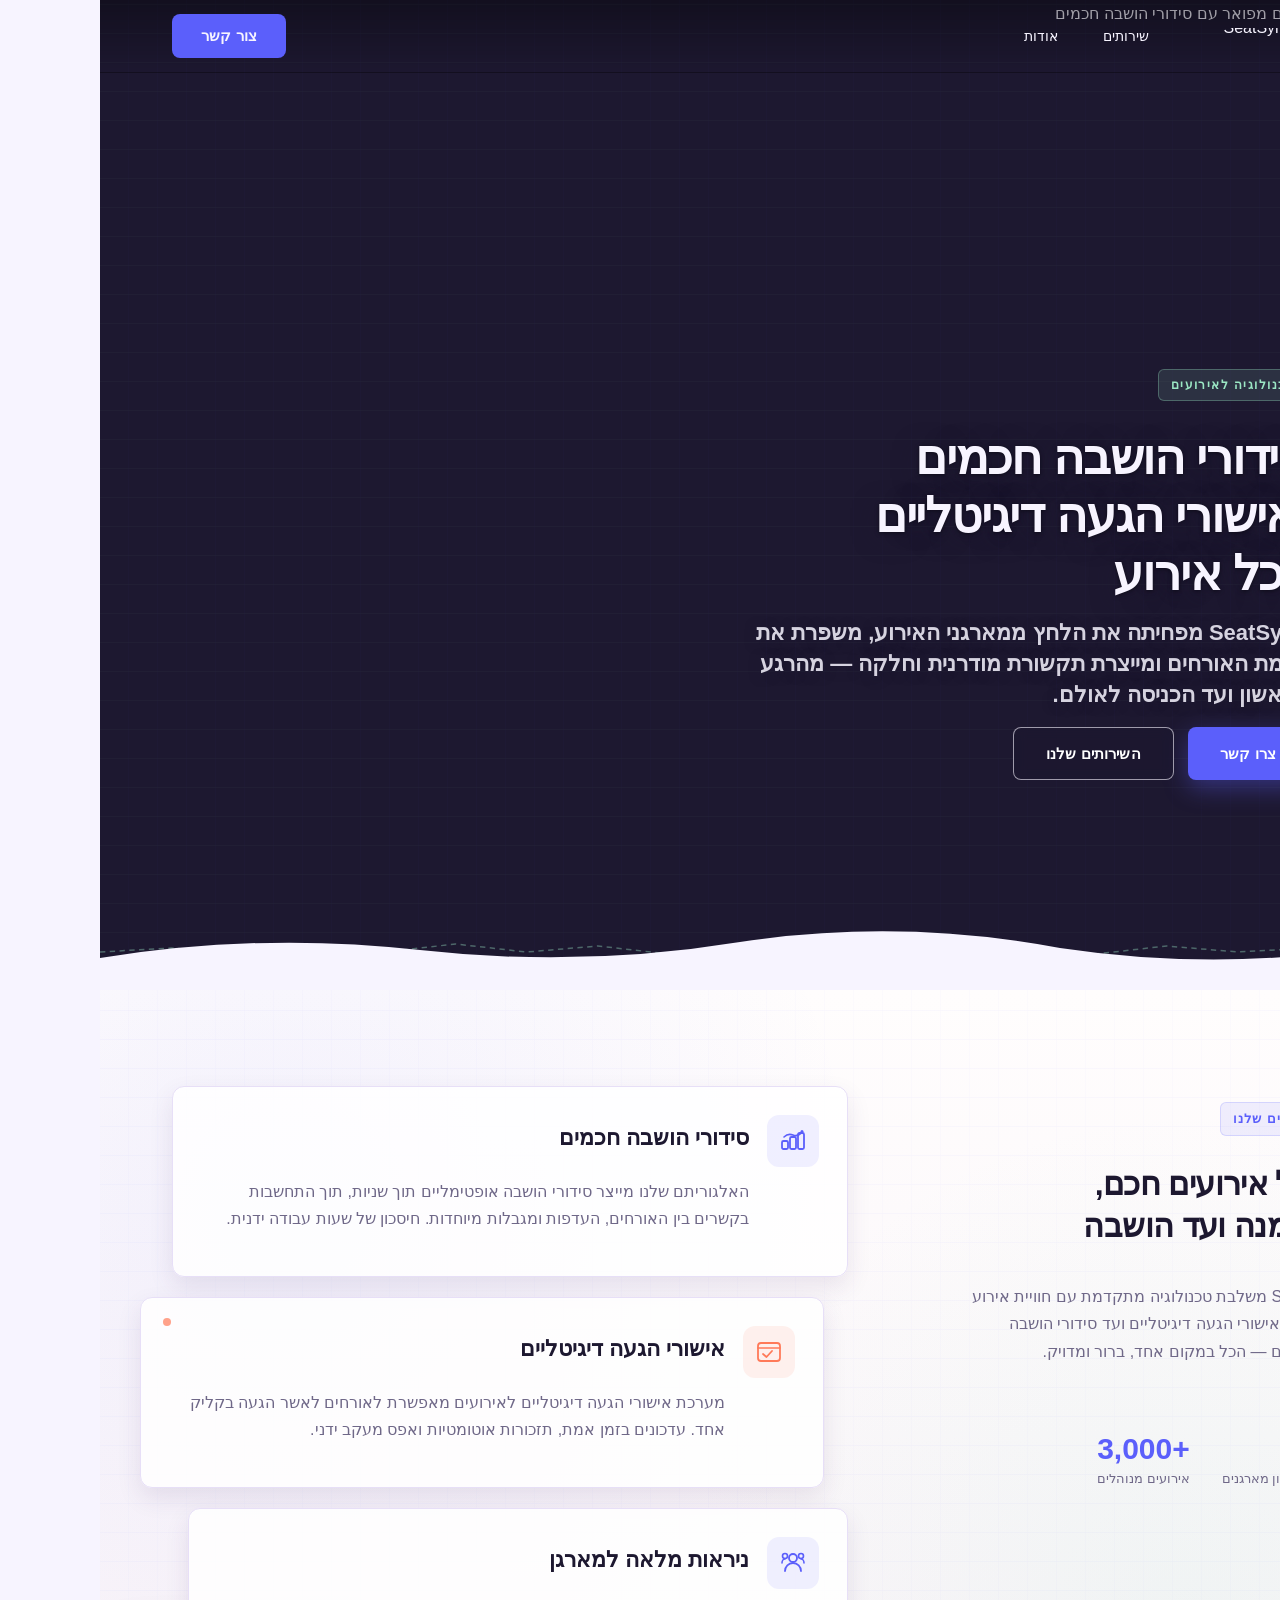
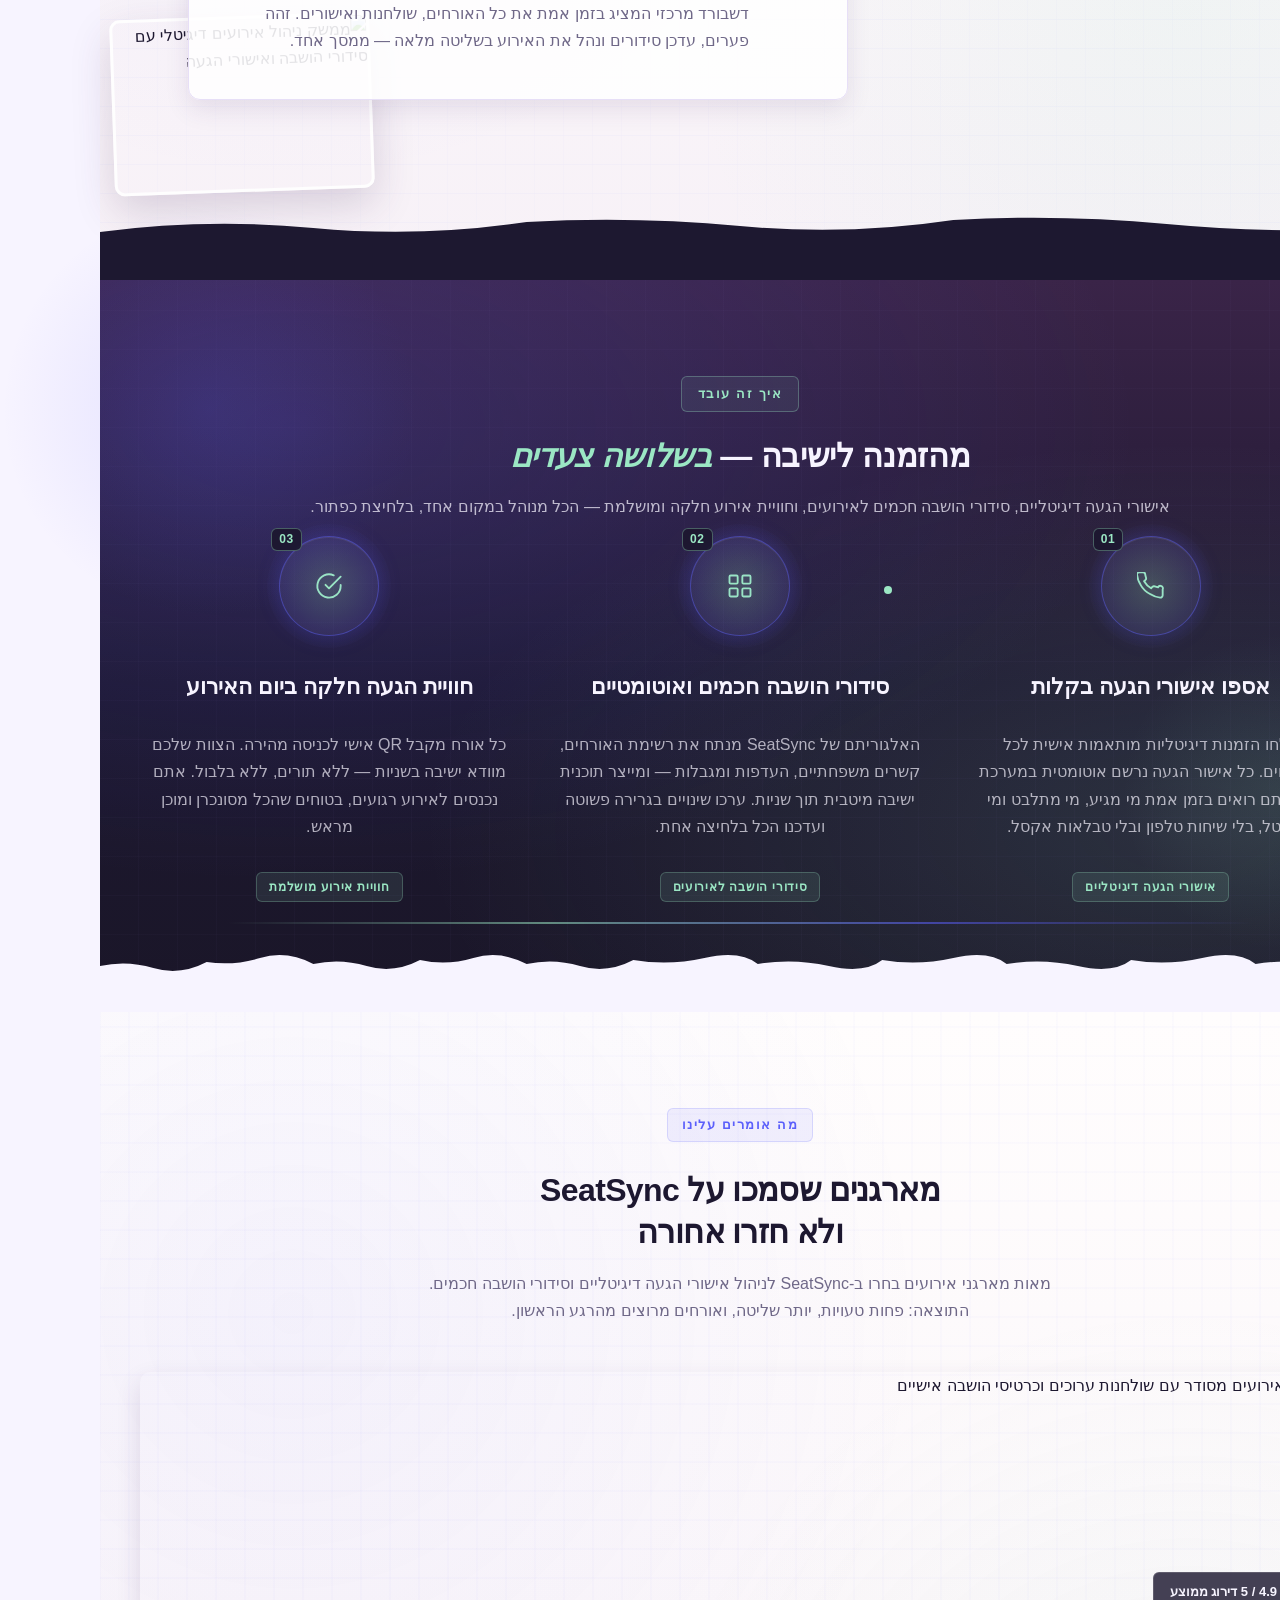
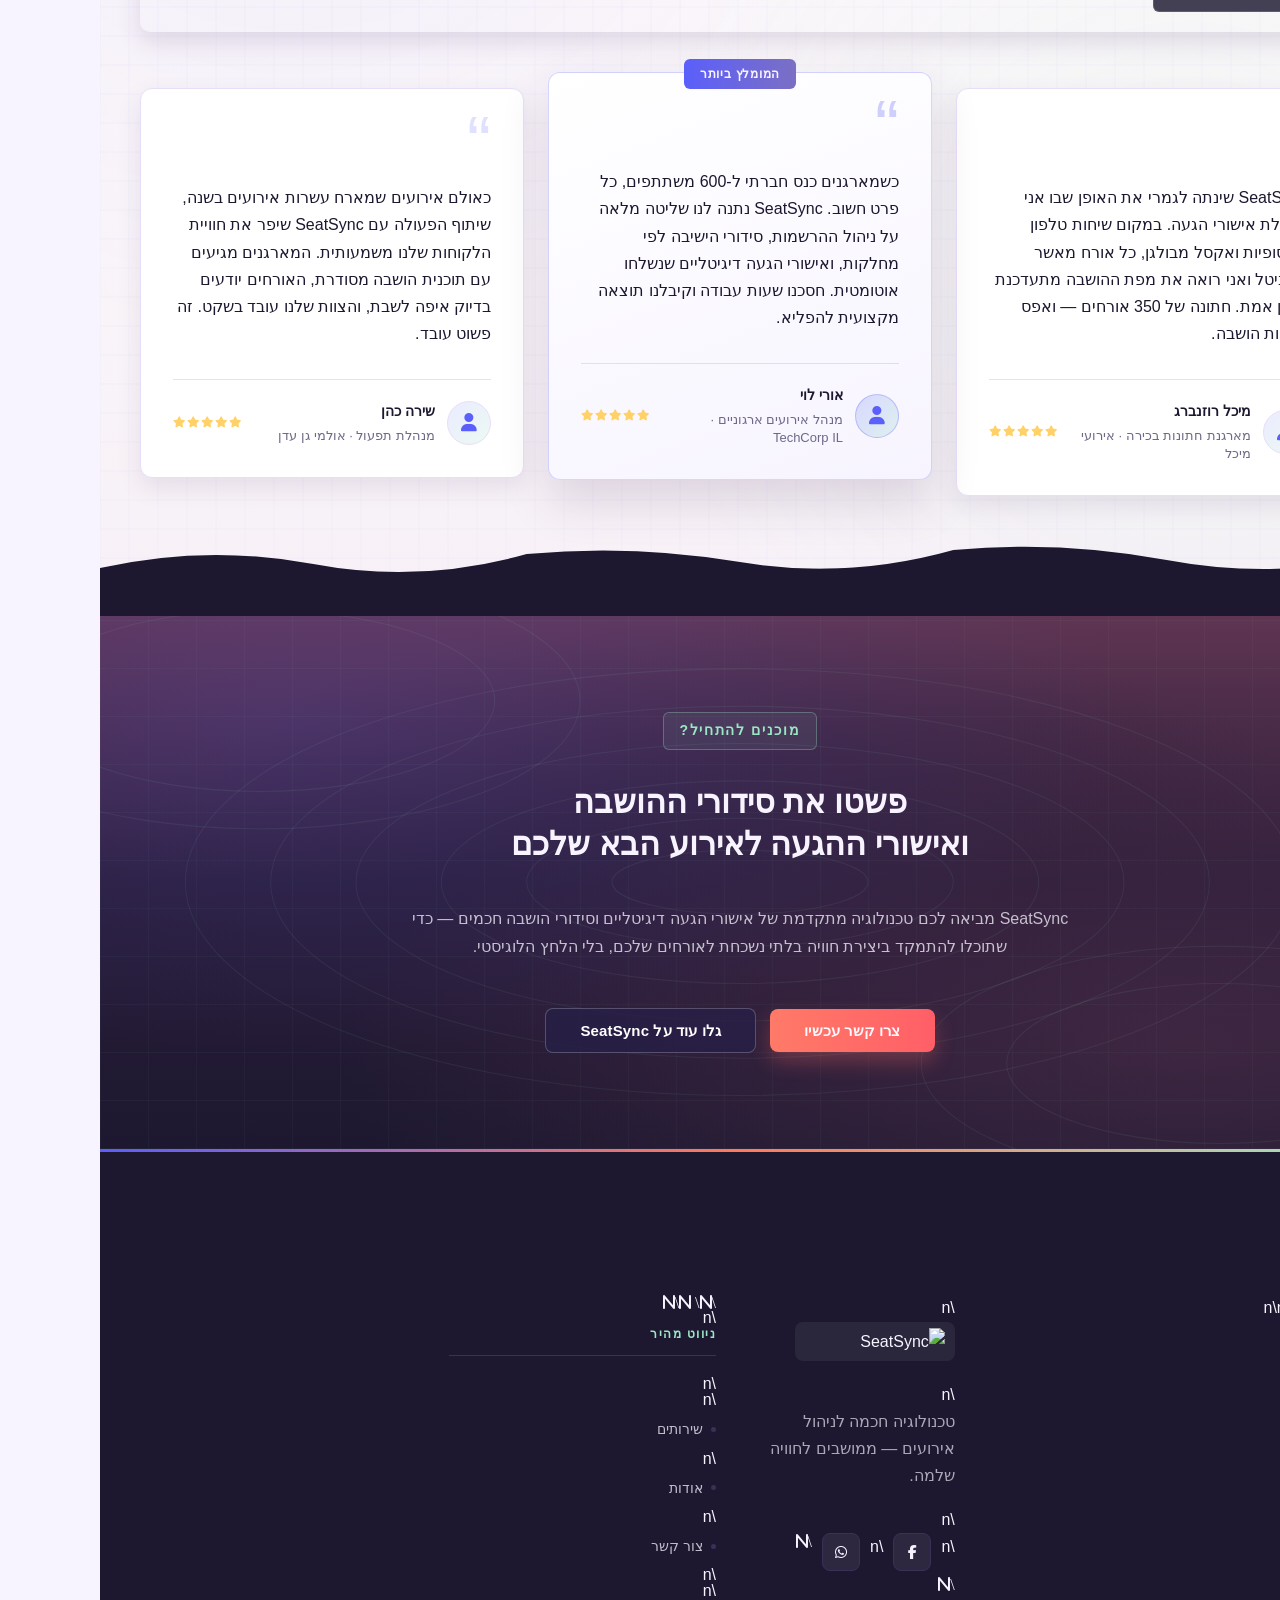
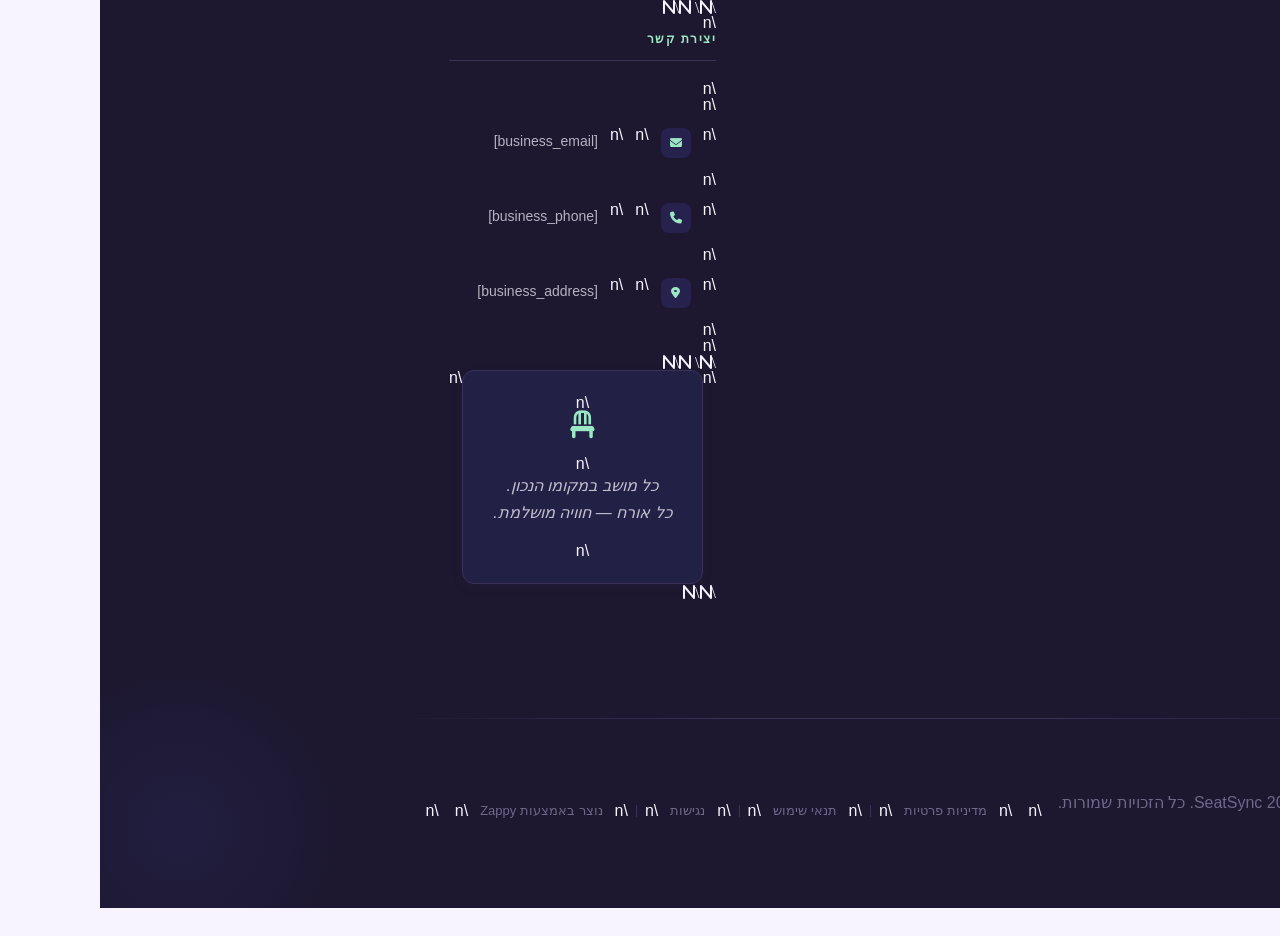
==== public/index.html @ 0b635be5 "Background sync: Progressive GitHub Sync" ====
<!DOCTYPE html>
<html lang="he" dir="rtl">
<head>
    <meta charset="UTF-8">
    <meta name="viewport" content="width=device-width, initial-scale=1.0">
    <meta name="robots" content="index, follow">
    <title>אישורי הגעה דיגיטליים — SeatSync</title>
    <meta name="description" content="SeatSync מחוללת מהפכה בניהול אירועים עם אישורי הגעה דיגיטליים וסידורי הושבה חכמים. פתרון טכנולוגי מתקדם שהופך כל אירוע לחוויה חלקה ומושלמת.">
    <meta name="keywords" content="אישורי הגעה דיגיטליים, SeatSync, סידורי הושבה לאירועים, ניהול אירועים חכם, טכנולוגיה לאירועים">
    
    <!-- Favicons -->
    <link rel="icon" type="image/x-icon" href="/assets/favicon.ico">
    <link rel="icon" type="image/png" sizes="16x16" href="/assets/favicon-16x16.png">
    <link rel="icon" type="image/png" sizes="32x32" href="/assets/favicon-32x32.png">
    <link rel="icon" type="image/png" sizes="48x48" href="/assets/favicon-48x48.png">
    <link rel="icon" type="image/png" sizes="192x192" href="/assets/favicon-192x192.png">
    <link rel="icon" type="image/png" sizes="512x512" href="/assets/favicon-512x512.png">
    <link rel="apple-touch-icon" href="/assets/apple-touch-icon.png">
    <!-- Zappy Analytics -->
<script>
(function() {
  'use strict';
  
  // Configuration
  var config = {
    websiteId: '4e54155b-2579-4eb2-89e0-660a23ff3265',
    apiUrl: 'https://api.zappy5.com/api/analytics/track',
    sessionDuration: 30 * 60 * 1000, // 30 minutes
    visitorDuration: 30 * 24 * 60 * 60 * 1000, // 30 days
    trackPageViews: true,
    trackClicks: true,
    trackFormSubmissions: true
  };
  
  // Generate or retrieve persistent visitor ID (30 days)
  function getVisitorId() {
    var visitorKey = 'zappy_visitor_' + config.websiteId;
    var visitor = null;
    
    try {
      visitor = localStorage.getItem(visitorKey);
      if (visitor) {
        var visitorData = JSON.parse(visitor);
        var now = Date.now();
        
        // Check if visitor ID is still valid (30 days)
        if (now - visitorData.created < config.visitorDuration) {
          // Update last seen timestamp
          visitorData.lastSeen = now;
          localStorage.setItem(visitorKey, JSON.stringify(visitorData));
          return visitorData.id;
        }
      }
    } catch (e) {
      console.warn('Zappy Analytics: LocalStorage not available');
    }
    
    // Generate new visitor ID
    var newVisitorId = 'zv_' + Date.now() + '_' + Math.random().toString(36).substr(2, 9);
    
    try {
      localStorage.setItem(visitorKey, JSON.stringify({
        id: newVisitorId,
        created: Date.now(),
        lastSeen: Date.now()
      }));
    } catch (e) {
      // Continue without local storage
    }
    
    return newVisitorId;
  }
  
  // Generate or retrieve session ID (30 minutes)
  function getSessionId() {
    var sessionKey = 'zappy_session_' + config.websiteId;
    var session = null;
    
    try {
      session = sessionStorage.getItem(sessionKey);
      if (session) {
        var sessionData = JSON.parse(session);
        var now = Date.now();
        
        // Check if session is still valid
        if (now - sessionData.timestamp < config.sessionDuration) {
          // Update timestamp
          sessionData.timestamp = now;
          sessionStorage.setItem(sessionKey, JSON.stringify(sessionData));
          return sessionData.id;
        }
      }
    } catch (e) {
      console.warn('Zappy Analytics: SessionStorage not available');
    }
    
    // Generate new session ID
    var newSessionId = 'zs_' + Date.now() + '_' + Math.random().toString(36).substr(2, 9);
    
    try {
      sessionStorage.setItem(sessionKey, JSON.stringify({
        id: newSessionId,
        timestamp: Date.now()
      }));
    } catch (e) {
      // Continue without session storage
    }
    
    return newSessionId;
  }
  
  var visitorId = getVisitorId();
  var sessionId = getSessionId();
  
  // Track an event
  function trackEvent(eventType, data) {
    data = data || {};
    
    var eventData = {
      website_id: config.websiteId,
      event_type: eventType,
      page_path: window.location.pathname,
      referrer: document.referrer || 'direct',
      visitor_id: visitorId,
      session_id: sessionId,
      metadata: data
    };
    
    // Use sendBeacon if available (better for page unload events)
    if (navigator.sendBeacon) {
      var blob = new Blob([JSON.stringify(eventData)], { type: 'application/json' });
      navigator.sendBeacon(config.apiUrl, blob);
    } else {
      // Fallback to fetch
      fetch(config.apiUrl, {
        method: 'POST',
        headers: {
          'Content-Type': 'application/json'
        },
        body: JSON.stringify(eventData),
        keepalive: true
      }).catch(function(error) {
        console.warn('Zappy Analytics: Failed to track event', error);
      });
    }
  }
  
  // Track page view
  if (config.trackPageViews) {
    trackEvent('pageview', {
      title: document.title,
      url: window.location.href
    });
  }
  
  // Track clicks on important elements
  if (config.trackClicks) {
    document.addEventListener('click', function(e) {
      var target = e.target;
      
      // Track button clicks (counted as actions)
      if (target.tagName === 'BUTTON' || target.closest('button')) {
        var button = target.tagName === 'BUTTON' ? target : target.closest('button');
        trackEvent('click', {
          element: 'button',
          text: button.textContent.trim().substring(0, 100),
          id: button.id || null,
          class: button.className || null
        });
      }
      
      // Track link clicks (navigation - not counted as actions)
      else if (target.tagName === 'A' || target.closest('a')) {
        var link = target.tagName === 'A' ? target : target.closest('a');
        trackEvent('navigation', {
          element: 'link',
          text: link.textContent.trim().substring(0, 100),
          href: link.href,
          external: link.hostname !== window.location.hostname
        });
      }
    }, true);
  }
  
  // Track form submissions
  if (config.trackFormSubmissions) {
    document.addEventListener('submit', function(e) {
      var form = e.target;
      
      trackEvent('form_submit', {
        form_id: form.id || null,
        form_name: form.name || null,
        form_action: form.action || null,
        form_method: form.method || 'GET'
      });
    }, true);
  }
  
  // Track time on page (send on page unload)
  var pageLoadTime = Date.now();
  
  window.addEventListener('beforeunload', function() {
    var timeOnPage = Math.floor((Date.now() - pageLoadTime) / 1000); // in seconds
    
    trackEvent('page_unload', {
      time_on_page: timeOnPage,
      page_path: window.location.pathname
    });
  });
  
  // Expose tracking function globally for custom events
  window.zappyAnalytics = {
    track: trackEvent,
    getVisitorId: function() { return visitorId; },
    getSessionId: function() { return sessionId; }
  };
  
})();
</script>
<!-- End Zappy Analytics -->
    <meta property="og:title" content="אישורי הגעה דיגיטליים — SeatSync">
    <meta property="og:description" content="SeatSync מחוללת מהפכה בניהול אירועים עם אישורי הגעה דיגיטליים וסידורי הושבה חכמים. פתרון טכנולוגי מתקדם שהופך כל אירוע לחוויה חלקה ומושלמת.">
    <meta name="twitter:card" content="summary_large_image">
    <meta name="twitter:title" content="אישורי הגעה דיגיטליים — SeatSync">
    <meta name="twitter:description" content="SeatSync מחוללת מהפכה בניהול אירועים עם אישורי הגעה דיגיטליים וסידורי הושבה חכמים. פתרון טכנולוגי מתקדם שהופך כל אירוע לחוויה חלקה ומושלמת.">
    <meta property="og:type" content="website">
  <meta property="og:locale" content="he_IL">
  
  
  
  
  
  <link rel="stylesheet" href="https://cdnjs.cloudflare.com/ajax/libs/font-awesome/6.4.0/css/all.min.css">

    <!-- Favicons -->
    <link rel="icon" type="image/x-icon" href="/assets/favicon.ico">
    <link rel="icon" type="image/png" sizes="16x16" href="/assets/favicon-16x16.png">
    <link rel="icon" type="image/png" sizes="32x32" href="/assets/favicon-32x32.png">
    <link rel="icon" type="image/png" sizes="48x48" href="/assets/favicon-48x48.png">
    <link rel="icon" type="image/png" sizes="192x192" href="/assets/favicon-192x192.png">
    <link rel="icon" type="image/png" sizes="512x512" href="/assets/favicon-512x512.png">
    <link rel="apple-touch-icon" href="/assets/apple-touch-icon.png">
    <!-- Cookie Consent -->
    <link rel="stylesheet" href="https://cdn.jsdelivr.net/npm/vanilla-cookieconsent@3/dist/cookieconsent.css">
    <script src="https://cdn.jsdelivr.net/npm/vanilla-cookieconsent@3/dist/cookieconsent.umd.js"></script>
    <!-- Mickidum Accessibility Toolbar -->
    <script src="https://cdn.jsdelivr.net/gh/mickidum/acc_toolbar/acctoolbar/acctoolbar.min.js"></script>
    <link rel="stylesheet" href="/styles.css">

    <style id="zappy-dropdown-submenu-styles">
      /* ========== DESKTOP DROPDOWN SUBMENU STYLES ========== */
      /* Base styles for dropdown submenus - parent must be positioned */
      .nav-menu li:has(.sub-menu), nav li:has(.sub-menu), .navbar li:has(.sub-menu), #navMenu li:has(.sub-menu) { position: relative; }
      /* Submenu base - hidden by default */
      .nav-menu .sub-menu, nav .sub-menu, .navbar .sub-menu, #navMenu .sub-menu { display: block !important; position: absolute !important; top: 100%; left: 0; min-width: 220px; background: white; border-radius: 8px; box-shadow: 0 8px 25px rgba(0,0,0,0.15); padding: 8px 0; opacity: 0; visibility: hidden; transform: translateY(10px); transition: all 0.3s ease; z-index: 1000; list-style: none; pointer-events: none; }
      /* CRITICAL: Desktop hover styles to show dropdown */
      .nav-menu li:hover > .sub-menu, nav li:hover > .sub-menu, .navbar li:hover > .sub-menu, #navMenu li:hover > .sub-menu { opacity: 1 !important; visibility: visible !important; transform: translateY(0) !important; pointer-events: auto !important; }
      /* Submenu item styling */
      .sub-menu li { list-style: none; margin: 0; padding: 0; }
      .sub-menu a { display: block !important; padding: 10px 16px !important; color: var(--text-dark, #333) !important; font-weight: 500; text-decoration: none; white-space: nowrap; transition: background-color 0.2s; }
      .sub-menu .zappy-nav-child > a { padding-left: 28px !important; font-size: 0.9em !important; opacity: 0.85 !important; }
      [dir="rtl"] .sub-menu .zappy-nav-child > a, html[lang="he"] .sub-menu .zappy-nav-child > a, html[lang="ar"] .sub-menu .zappy-nav-child > a { padding-left: 10px !important; padding-right: 28px !important; }
      .sub-menu .zappy-nav-parent > a { font-weight: 600 !important; }
      .sub-menu a:hover { background-color: #f5f5f5; }
      /* RTL (Hebrew/Arabic) dropdown positioning */
      [dir="rtl"] .nav-menu .sub-menu, [dir="rtl"] nav .sub-menu, [dir="rtl"] .navbar .sub-menu, html[lang="he"] .nav-menu .sub-menu, html[lang="he"] nav .sub-menu, html[lang="he"] .navbar .sub-menu, html[lang="ar"] .nav-menu .sub-menu, html[lang="ar"] nav .sub-menu, html[lang="ar"] .navbar .sub-menu { left: auto !important; right: 0 !important; }
      /* Hide empty dropdown menus (exclude catalog sub-menus that use <a> children instead of <li>) */
      .sub-menu:empty, .sub-menu:not(:has(li:not(.zappy-hidden-menu-item))):not(:has(> a)), .sub-menu:not(:has(li)):not(:has(> a)) { display: none !important; opacity: 0 !important; visibility: hidden !important; pointer-events: none !important; }
      /* Desktop: show submenu on Menu Group hover */
      li:has(.menu-group-title):hover > .sub-menu { opacity: 1 !important; visibility: visible !important; transform: translateY(0) !important; pointer-events: auto !important; }
      /* Menu Group title styling */
      .nav-menu > li > .menu-group-title, #navMenu > li > .menu-group-title { display: inline-block; padding: 0.5rem 1rem; cursor: default; user-select: none; }
      
      /* ========== MOBILE SUBMENU STYLES ========== */
      @media (max-width: 768px) {
        .nav-menu .sub-menu, nav .sub-menu, .navbar .sub-menu, #navMenu .sub-menu { position: static !important; transform: none !important; box-shadow: none !important; background: transparent !important; max-height: 0; overflow: hidden; opacity: 0; visibility: hidden; transition: max-height 0.3s ease, opacity 0.3s ease; padding: 0 !important; border-radius: 0 !important; }
        .navbar .sub-menu.mobile-expanded, .nav-menu .sub-menu.mobile-expanded, #navMenu .sub-menu.mobile-expanded { max-height: none !important; overflow-y: visible !important; opacity: 1 !important; visibility: visible !important; padding: 8px 0 8px 16px !important; }
        [dir="rtl"] .sub-menu.mobile-expanded, html[lang="he"] .sub-menu.mobile-expanded { padding: 8px 16px 8px 0 !important; }
        /* Disable hover behavior on mobile */
        .nav-menu li:hover > .sub-menu, nav li:hover > .sub-menu, .navbar li:hover > .sub-menu, #navMenu li:hover > .sub-menu { opacity: 0; visibility: hidden; pointer-events: none; }
        .nav-menu li > .sub-menu.mobile-expanded, nav li > .sub-menu.mobile-expanded, .navbar li > .sub-menu.mobile-expanded, #navMenu li > .sub-menu.mobile-expanded { opacity: 1 !important; visibility: visible !important; pointer-events: auto !important; }
        .nav-menu li:has(.sub-menu), nav li:has(.sub-menu), .navbar li:has(.sub-menu), #navMenu li:has(.sub-menu) { display: flex !important; flex-wrap: wrap !important; align-items: center !important; position: relative !important; min-height: 44px !important; }
        .nav-menu li:has(.sub-menu) > a, nav li:has(.sub-menu) > a, .navbar li:has(.sub-menu) > a, #navMenu li:has(.sub-menu) > a { flex: 1 !important; min-width: 0 !important; }
        .nav-menu li:has(.sub-menu) > .menu-group-title, nav li:has(.sub-menu) > .menu-group-title, .navbar li:has(.sub-menu) > .menu-group-title, #navMenu li:has(.sub-menu) > .menu-group-title { flex: 1 !important; min-width: 0 !important; padding: 0 !important; line-height: inherit !important; }
        .nav-menu li:has(.sub-menu) > .sub-menu, nav li:has(.sub-menu) > .sub-menu, .navbar li:has(.sub-menu) > .sub-menu, #navMenu li:has(.sub-menu) > .sub-menu { flex-basis: 100% !important; width: 100% !important; }
        .nav-menu li:has(.sub-menu) > a [class*="chevron"], .nav-menu li:has(.sub-menu) > a [class*="arrow"], .nav-menu li:has(.sub-menu) > a .fa-chevron-down, .nav-menu li:has(.sub-menu) > a .fa-angle-down, nav li:has(.sub-menu) > a [class*="chevron"], nav li:has(.sub-menu) > a [class*="arrow"], #navMenu li:has(.sub-menu) > a [class*="chevron"], #navMenu li:has(.sub-menu) > a [class*="arrow"] { display: none !important; visibility: hidden !important; }
        .mobile-submenu-toggle { display: flex !important; align-items: center !important; justify-content: center !important; width: 44px !important; height: auto !important; background: transparent !important; border: none !important; cursor: pointer !important; color: var(--text-light) !important; position: static !important; flex-shrink: 0 !important; align-self: stretch !important; z-index: 2 !important; padding: 0 !important; margin: 0 !important; }
        .mobile-submenu-toggle::after { content: '' !important; width: 0 !important; height: 0 !important; border-left: 6px solid transparent !important; border-right: 6px solid transparent !important; border-top: 7px solid currentColor !important; transition: transform 0.3s ease !important; }
        .mobile-submenu-toggle.expanded::after { transform: rotate(180deg) !important; }
        .sub-menu a { padding: 10px 0 !important; display: block !important; color: var(--text-light) !important; white-space: normal !important; }
        .sub-menu .zappy-nav-child > a { padding-left: 28px !important; font-size: 0.9em !important; opacity: 0.85 !important; }
        [dir="rtl"] .sub-menu .zappy-nav-child > a, html[lang="he"] .sub-menu .zappy-nav-child > a, html[lang="ar"] .sub-menu .zappy-nav-child > a { padding-left: 0 !important; padding-right: 28px !important; }
        .sub-menu .zappy-nav-parent > a { font-weight: 600 !important; }
        .nav-menu.active, #navMenu.active { max-width: 100vw !important; overflow-x: hidden !important; box-sizing: border-box !important; }
        .navbar .sub-menu li a, nav.navbar .sub-menu li a, .zappy-products-dropdown .sub-menu a { color: var(--text-light) !important; }
      }
      @media (min-width: 769px) { .mobile-submenu-toggle { display: none !important; } }
    </style>

    <style id="mobile-lang-menu-deployed-css">
    @media (max-width: 768px) {
      .lang-switcher,
      .nav-cta-container .lang-switcher,
      .nav-container .lang-switcher,
      .navbar .lang-switcher,
      .navbar .nav-cta-container .lang-switcher,
      .nav-icons-left .lang-switcher,
      .nav-ecommerce-icons .lang-switcher { display: none !important; }
      .mobile-lang-menu { width: 100%; border-top: 1px solid rgba(128,128,128,0.2); padding: 8px 0 0 0; margin-top: 8px; }
      .mobile-lang-toggle { display: flex !important; align-items: center; justify-content: space-between; width: 100%; padding: 12px 16px; background: none; border: none; cursor: pointer; font-size: 15px; color: inherit; font-family: inherit; }
      .mobile-lang-toggle::after { content: ''; display: inline-block; width: 8px; height: 8px; border-right: 2px solid currentColor; border-bottom: 2px solid currentColor; transform: rotate(45deg); transition: transform 0.3s ease; margin-left: 8px; }
      .mobile-lang-toggle.expanded::after { transform: rotate(-135deg); }
      .mobile-lang-options { max-height: 0; overflow: hidden; transition: max-height 0.3s ease; }
      .mobile-lang-options.expanded { max-height: 300px; }
      .mobile-lang-option { display: flex !important; align-items: center; gap: 10px; padding: 10px 24px; text-decoration: none; color: inherit; font-size: 14px; font-family: inherit; }
      .mobile-lang-option:hover { background: rgba(128,128,128,0.1); }
      .mobile-lang-option.active { font-weight: 600; opacity: 0.7; pointer-events: none; }
      .mobile-lang-option img { width: 20px; height: 20px; border-radius: 50%; }
    }
    @media (min-width: 769px) {
      .mobile-lang-menu { display: none !important; }
    }
    </style>

    <style id="zappy-widget-visibility">
      #mic-access-tool-general-button, .mic-access-tool-general-button,
      #mic-init-access-tool .mic-access-tool-general-button, #mic-init-access-tool #mic-access-tool-general-button,
      ._access-icon, #mic-access-tool-box, .mic-access-tool-box,
      #mic-init-access-tool #mic-access-tool-box, div[id*="mic-access-tool-box"], ._access-menu {
        display: none !important; visibility: hidden !important; opacity: 0 !important; pointer-events: none !important;
      }
    </style>
</head>
<body>

  <nav class="navbar" dir="rtl">
  <button class="mobile-toggle" id="mobileToggle" aria-label="Menu">
    <svg class="hamburger-icon" width="24" height="24" viewBox="0 0 24 24" fill="none">
      <path d="M3 12h18M3 6h18M3 18h18" stroke="currentColor" stroke-width="2" stroke-linecap="round"></path>
    </svg>
    <svg class="close-icon" width="24" height="24" viewBox="0 0 24 24" fill="none" style="display: none;">
      <path d="M18 6L6 18M6 6l12 12" stroke="currentColor" stroke-width="2" stroke-linecap="round"></path>
    </svg>
  </button>

  <button class="phone-header-btn" data-phone="" aria-label="Call">
    <svg width="20" height="20" viewBox="0 0 24 24" fill="currentColor">
      <path d="M22 16.92v3a2 2 0 0 1-2.18 2 19.79 19.79 0 0 1-8.63-3.07 19.5 19.5 0 0 1-6-6 19.79 19.79 0 0 1-3.07-8.67A2 2 0 0 1 4.11 2h3a2 2 0 0 1 2 1.72 12.84 12.84 0 0 0 .7 2.81 2 2 0 0 1-.45 2.11L8.09 9.91a16 16 0 0 0 6 6l1.27-1.27a2 2 0 0 1 2.11-.45 12.84 12.84 0 0 0 2.81.7A2 2 0 0 1 22 16.92z"></path>
    </svg>
  </button>

  <div class="nav-container">
    <div class="nav-right-group"><div class="nav-brand">
      <a href="/" class="logo-link">
        <img src="/assets/business-logo.webp" alt="SeatSync" class="logo">
      </a>
    </div><ul class="nav-menu" id="navMenu"><li><a href="/services">שירותים</a></li><li><a href="/about">אודות</a></li></ul></div>

    

    <div class="nav-cta-container">
      <a href="/contact" class="nav-cta-btn">צור קשר</a>
    </div>
  </div>
</nav>
<script>

// Navbar Mobile Menu Toggle and Contrast Fix
(function() {
  // Use 'load' event instead of 'DOMContentLoaded' to ensure we run AFTER all other scripts
  window.addEventListener('load', function() {
    
    // FIX MOBILE BUTTON CONTRAST
    // Detect navbar background color and apply contrasting color to mobile buttons
    const navbar = document.querySelector('.navbar, nav, header');
    if (!navbar) {
      console.log('[Navbar] Navbar element not found');
      return;
    }
    
    // DECLARE VARIABLES EARLY to avoid Temporal Dead Zone errors
    // These are used in multiple places below
    let mobileToggle = document.getElementById('mobileToggle') ||
                       document.querySelector('.mobile-toggle') ||
                       document.querySelector('.hamburger') ||
                       document.querySelector('.hamburger-menu') ||
                       document.querySelector('.menu-toggle') ||
                       document.querySelector('.burger-menu') ||
                       document.querySelector('[aria-label="Menu"]') ||
                       document.querySelector('[aria-label="תפריט"]');
    
    const phoneBtn = document.querySelector('.phone-header-btn');
    
    const computedStyle = window.getComputedStyle(navbar);
    let bgColor = computedStyle.backgroundColor;
    
    console.log('[Navbar] Initial navbar background:', bgColor);
    
    // Check if background is transparent or rgba with 0 alpha
    const isTransparent = bgColor === 'transparent' || 
                         bgColor === 'rgba(0, 0, 0, 0)' ||
                         (bgColor.startsWith('rgba') && bgColor.includes(', 0)'));
    
    if (isTransparent) {
      // Check for background-image or gradient
      const bgImage = computedStyle.backgroundImage;
      if (bgImage && bgImage !== 'none') {
        console.log('[Navbar] Navbar has background image/gradient, using dark text');
        bgColor = 'rgb(240, 240, 240)'; // Assume light background
      } else {
        // Transparent navbar - check body background
        const bodyBg = window.getComputedStyle(document.body).backgroundColor;
        console.log('[Navbar] Navbar transparent, using body background:', bodyBg);
        bgColor = bodyBg;
      }
    }
    
    // Calculate luminance to determine if background is light or dark
    const rgb = bgColor.match(/\d+/g);
    if (rgb && rgb.length >= 3) {
      const r = parseInt(rgb[0]);
      const g = parseInt(rgb[1]);
      const b = parseInt(rgb[2]);
      const luminance = (0.299 * r + 0.587 * g + 0.114 * b) / 255;
      
      // Mobile button colors are set by Claude's AI-generated CSS (same as .nav-menu a)
      // No dynamic color overrides needed - colors come from the generated navbar CSS
      console.log('[Navbar] Mobile button colors preserved from Claude CSS (luminance:', luminance.toFixed(2) + ')');
      
      // FIX ICON SIZES - Ensure SVGs are properly sized and visible
      // INJECT CRITICAL CSS TO OVERRIDE ANY CONFLICTING RULES
      const criticalCSS = document.createElement('style');
      criticalCSS.id = 'zappy-mobile-nav-fix';
      const htmlLang = document.documentElement.lang || 'en';
      const htmlDir = document.documentElement.dir || 'ltr';
      // Check both dir attribute AND lang for RTL detection
      // dir="rtl" is the most reliable indicator
      const isRTL = htmlDir === 'rtl' || htmlLang === 'he' || htmlLang === 'ar';
      
      criticalCSS.textContent = `
        /* Hide mobile buttons on desktop, show only on mobile */
        @media (min-width: 769px) {
          .mobile-toggle,
          .phone-header-btn {
            display: none !important;
          }
        }
        
        /* Show and position mobile buttons correctly on mobile */
        @media (max-width: 768px) {
          .mobile-toggle,
          .phone-header-btn {
            position: absolute !important;
            top: 50% !important;
            transform: translateY(-50%) !important;
            z-index: 1001 !important;
            display: flex !important;
            align-items: center !important;
            justify-content: center !important;
            width: 36px !important;
            height: 36px !important;
            border-radius: 50% !important;
            border: none !important;
            cursor: pointer !important;
            padding: 6px !important;
            background: none !important;
            color: var(--nav-text, var(--text-light)) !important;
          }
          
          /* LTR positioning (default): hamburger LEFT, phone RIGHT */
          html:not([dir="rtl"]):not([lang="he"]):not([lang="ar"]) .mobile-toggle,
          html[dir="ltr"] .mobile-toggle {
            left: 12px !important;
            right: auto !important;
          }
          html:not([dir="rtl"]):not([lang="he"]):not([lang="ar"]) .phone-header-btn,
          html[dir="ltr"] .phone-header-btn {
            right: 12px !important;
            left: auto !important;
          }
          
          /* RTL positioning: hamburger RIGHT, phone LEFT */
          html[dir="rtl"] .mobile-toggle,
          html[lang="he"] .mobile-toggle,
          html[lang="ar"] .mobile-toggle {
            right: 12px !important;
            left: auto !important;
          }
          html[dir="rtl"] .phone-header-btn,
          html[lang="he"] .phone-header-btn,
          html[lang="ar"] .phone-header-btn {
            left: 12px !important;
            right: auto !important;
          }
          
          /* CRITICAL: Ensure nav-container has min-height on mobile */
          /* All children are positioned absolutely/fixed on mobile, so height:auto collapses to 0 */
          .nav-container {
            min-height: 70px !important;
            position: relative !important;
          }
          
          /* Ensure SVG icons are properly sized and inherit color */
          .mobile-toggle svg,
          .phone-header-btn svg {
            width: 24px !important;
            height: 24px !important;
            /* Don't force display - let JavaScript control hamburger/close toggle */
          }
          
          /* Reset nav-cta-container on mobile - remove desktop box-shadow/padding */
          /* that creates a visible ghost box when CTA button is hidden */
          .nav-cta-container {
            box-shadow: none !important;
            padding: 0 !important;
          }
          
          /* Hide nav-cta-container entirely on mobile when there's no lang-switcher */
          /* (only the CTA button is inside, and it's hidden on mobile) */
          .nav-cta-container:not(:has(.lang-switcher)) {
            display: none !important;
          }
          
          /* CRITICAL: Prevent hero image fade gradient from bleeding over headline text */
          /* The .image-fade-gradient has bottom: -30px (extends below parent) */
          /* On mobile stacked layout, this overlaps the h1 text below the image */
          .hero-image-column {
            overflow: hidden !important;
          }
          .image-fade-gradient {
            bottom: 0 !important;
          }
          
          /* Hide desktop language switcher on mobile - hamburger menu handles it */
          /* High specificity to override stored CSS */
          .lang-switcher,
          .nav-cta-container .lang-switcher,
          .nav-container .lang-switcher,
          .navbar .lang-switcher,
          .navbar .nav-cta-container .lang-switcher {
            display: none !important;
          }
        }
      `;
      
      // Remove existing fix if present and inject new one
      const existing = document.getElementById('zappy-mobile-nav-fix');
      if (existing) existing.remove();
      document.head.appendChild(criticalCSS);
      
      console.log('[Navbar] Critical CSS injected for mobile nav positioning');
      
      // ONLY apply inline positioning styles on mobile viewport
      // On desktop, the CSS handles hiding these buttons with display: none
      // Inline styles were breaking desktop layout by overriding CSS
      const isMobileViewport = window.innerWidth <= 768;
      
      if (mobileToggle) {
        // Icon sizing applies to all viewports for consistency
        const hamburgerIcon = mobileToggle.querySelector('.hamburger-icon');
        const closeIcon = mobileToggle.querySelector('.close-icon');
        
        if (hamburgerIcon) {
          hamburgerIcon.style.setProperty('width', '24px', 'important');
          hamburgerIcon.style.setProperty('height', '24px', 'important');
          hamburgerIcon.style.setProperty('display', 'block', 'important'); // Show hamburger by default
        }
        if (closeIcon) {
          closeIcon.style.setProperty('width', '24px', 'important');
          closeIcon.style.setProperty('height', '24px', 'important');
          closeIcon.style.setProperty('display', 'none', 'important'); // Hide close icon by default
        }
        
        // ONLY set positioning inline styles on mobile
        if (isMobileViewport) {
          mobileToggle.style.setProperty('position', 'absolute', 'important');
          mobileToggle.style.setProperty('top', '50%', 'important');
          mobileToggle.style.setProperty('transform', 'translateY(-50%)', 'important');
          mobileToggle.style.setProperty('z-index', '1001', 'important');
          
          // Clear any inline left/right so CSS can take over based on html[dir]
          mobileToggle.style.removeProperty('left');
          mobileToggle.style.removeProperty('right');
          
          console.log('[Navbar] Mobile toggle positioning applied (mobile viewport)');
        } else {
          // On desktop, clear any positioning styles to let CSS handle it
          mobileToggle.style.removeProperty('position');
          mobileToggle.style.removeProperty('top');
          mobileToggle.style.removeProperty('transform');
          mobileToggle.style.removeProperty('z-index');
          mobileToggle.style.removeProperty('left');
          mobileToggle.style.removeProperty('right');
          console.log('[Navbar] Desktop viewport - cleared mobile toggle inline positioning');
        }
      }
      
      if (phoneBtn) {
        // Icon sizing applies to all viewports
        const phoneIcon = phoneBtn.querySelector('svg');
        if (phoneIcon) {
          phoneIcon.style.width = '24px';
          phoneIcon.style.height = '24px';
          phoneIcon.setAttribute('width', '24');
          phoneIcon.setAttribute('height', '24');
        }
        
        // ONLY set positioning inline styles on mobile
        if (isMobileViewport) {
          phoneBtn.style.setProperty('position', 'absolute', 'important');
          phoneBtn.style.setProperty('top', '50%', 'important');
          phoneBtn.style.setProperty('transform', 'translateY(-50%)', 'important');
          phoneBtn.style.setProperty('z-index', '1001', 'important');
          
          // Clear any inline left/right so CSS can take over based on html[dir]
          phoneBtn.style.removeProperty('left');
          phoneBtn.style.removeProperty('right');
          
          console.log('[Navbar] Phone button positioning applied (mobile viewport)');
        } else {
          // On desktop, clear any positioning styles to let CSS handle it
          phoneBtn.style.removeProperty('position');
          phoneBtn.style.removeProperty('top');
          phoneBtn.style.removeProperty('transform');
          phoneBtn.style.removeProperty('z-index');
          phoneBtn.style.removeProperty('left');
          phoneBtn.style.removeProperty('right');
          console.log('[Navbar] Desktop viewport - cleared phone button inline positioning');
        }
      }
    } else {
      console.log('[Navbar] Could not parse background color:', bgColor);
    }
    
    // MOBILE MENU TOGGLE
    // Re-query in case DOM changed (mobileToggle already declared at top of function)
    mobileToggle = document.getElementById('mobileToggle') ||
                   document.querySelector('.mobile-toggle') ||
                   document.querySelector('.hamburger') ||
                   document.querySelector('.hamburger-menu') ||
                   document.querySelector('.menu-toggle') ||
                   document.querySelector('.burger-menu') ||
                   document.querySelector('[aria-label="Menu"]') ||
                   document.querySelector('[aria-label="תפריט"]');
    
    // EXPANDED SEARCH: Find nav menu by ID or class
    const navMenu = document.getElementById('navMenu') ||
                  document.querySelector('.nav-menu') ||
                  document.querySelector('.nav-links') ||
                  document.querySelector('nav ul:not(.submenu)');
    
    if (!mobileToggle || !navMenu) {
      console.log('[Navbar] Mobile toggle or menu not found:', { toggle: !!mobileToggle, menu: !!navMenu });
      return;
    }
    
    // Ensure navMenu has ID for CSS targeting
    if (!navMenu.id) {
      navMenu.id = 'navMenu';
    }
    
    console.log('[Navbar] Initializing mobile menu...');
    
    // Remove any existing event listeners by cloning the button
    const newToggle = mobileToggle.cloneNode(true);
    mobileToggle.parentNode.replaceChild(newToggle, mobileToggle);
    
    // Toggle menu on button click - use newToggle now
    newToggle.addEventListener('click', function(e) {
      e.preventDefault();
      e.stopPropagation();
      
      const hamburgerIcon = this.querySelector('.hamburger-icon');
      const closeIcon = this.querySelector('.close-icon');
      const isActive = navMenu.classList.contains('active');
      
      if (isActive) {
        // Close menu
        navMenu.classList.remove('active');
        if (hamburgerIcon) hamburgerIcon.style.setProperty('display', 'block', 'important');
        if (closeIcon) closeIcon.style.setProperty('display', 'none', 'important');
        document.body.style.overflow = '';
        console.log('[Navbar] Menu closed');
      } else {
        // Open menu
        navMenu.classList.add('active');
        if (hamburgerIcon) hamburgerIcon.style.setProperty('display', 'none', 'important');
        if (closeIcon) closeIcon.style.setProperty('display', 'block', 'important');
        document.body.style.overflow = 'hidden';
        console.log('[Navbar] Menu opened');
      }
    });
    
    // Close menu when clicking nav links (but NOT dropdown toggles)
    const navLinks = navMenu.querySelectorAll('a');
    navLinks.forEach(function(link) {
      link.addEventListener('click', function() {
        // Don't close if it's a dropdown child (unless it's a real navigation link)
        if (this.getAttribute('href') === '#') return;
        
        const hamburgerIcon = newToggle.querySelector('.hamburger-icon');
        const closeIcon = newToggle.querySelector('.close-icon');
        
        navMenu.classList.remove('active');
        if (hamburgerIcon) hamburgerIcon.style.setProperty('display', 'block', 'important');
        if (closeIcon) closeIcon.style.setProperty('display', 'none', 'important');
        document.body.style.overflow = '';
        console.log('[Navbar] Menu closed (link clicked)');
      });
    });
    
    // DROPDOWN MENU TOGGLE (for mobile and touch devices)
    var dropdownToggles = navMenu.querySelectorAll('.dropdown-toggle');
    dropdownToggles.forEach(function(toggle) {
      toggle.addEventListener('click', function(e) {
        e.preventDefault();
        e.stopPropagation();
        var parent = this.closest('.nav-dropdown');
        if (!parent) return;
        
        // Close other open dropdowns at the same level
        var siblings = parent.parentNode.querySelectorAll('.nav-dropdown.open');
        siblings.forEach(function(sib) {
          if (sib !== parent) sib.classList.remove('open');
        });
        
        parent.classList.toggle('open');
        console.log('[Navbar] Dropdown toggled:', parent.classList.contains('open') ? 'open' : 'closed');
      });
    });
    
    // Close dropdowns when clicking outside
    document.addEventListener('click', function(e) {
      if (!e.target.closest('.nav-dropdown')) {
        var openDropdowns = document.querySelectorAll('.nav-dropdown.open');
        openDropdowns.forEach(function(dd) { dd.classList.remove('open'); });
      }
    });
    
    console.log('[Navbar] Dropdown handlers initialized for ' + dropdownToggles.length + ' dropdowns');
    
    // Phone button functionality (phoneBtn already declared at top of function)
    if (phoneBtn) {
      phoneBtn.addEventListener('click', function() {
        // Get phone number from placeholder in page or use default
        const phoneLinks = document.querySelectorAll('a[href^="tel:"]');
        const phoneNumber = phoneLinks.length > 0 
          ? phoneLinks[0].getAttribute('href').replace('tel:', '')
          : '[business_phone]';
        
        window.location.href = 'tel:' + phoneNumber;
        console.log('[Navbar] Phone button clicked');
      });
    }
    
    console.log('[Navbar] Mobile menu initialized successfully');
    
    // === WHATSAPP BUTTON VISIBILITY FIX ===
    // Ensure WhatsApp floating button is hidden on desktop and visible on mobile
    // IMPORTANT: Only target the floating button by its class, NOT generic wa.me links
    const handleWhatsAppVisibility = function() {
      const whatsappBtn = document.querySelector('.whatsapp-float');
      if (whatsappBtn) {
        const isDesktop = window.innerWidth >= 769;
        if (isDesktop) {
          whatsappBtn.style.setProperty('display', 'none', 'important');
          whatsappBtn.style.setProperty('visibility', 'hidden', 'important');
          whatsappBtn.style.setProperty('opacity', '0', 'important');
          whatsappBtn.style.setProperty('pointer-events', 'none', 'important');
          console.log('[WhatsApp] Button hidden on desktop');
        } else {
          whatsappBtn.style.removeProperty('display');
          whatsappBtn.style.removeProperty('visibility');
          whatsappBtn.style.removeProperty('opacity');
          whatsappBtn.style.removeProperty('pointer-events');
          console.log('[WhatsApp] Button visible on mobile');
        }
      }
    };
    
    // Run on load
    handleWhatsAppVisibility();
    
    // Run on resize with debouncing
    let resizeTimer;
    window.addEventListener('resize', function() {
      clearTimeout(resizeTimer);
      resizeTimer = setTimeout(handleWhatsAppVisibility, 100);
    });
  });
})();

</script>
  
  <main>
    <section class="index-hero-section" data-layout-spec="בית-hero" dir="rtl" data-hero-type="fullscreen-scrim">
  <!-- Background Image Layer -->
  <div class="index-hero-bg">
    <img data-hero-bg="true" data-placeholder="index-hero-image-1" data-context="Cinematic dusk-toned event hall photographed from a slightly elevated perspective showing elegant round tables with white linens, floral centerpieces, soft lilac and peach ambient lighting, subtle topographic seating-chart lines blended into the scene, premium editorial atmosphere with calm negative space, blue and peach color grading, luxury wedding or gala event environment" width="1400" height="900" src="/assets/site-index-hero-image-1.webp" alt="אולם אירועים מפואר עם סידורי הושבה חכמים" class="index-hero-img">
  </div>

  <!-- Scrim Overlay -->
  <div class="index-hero-scrim" aria-hidden="true"></div>

  <!-- Topographic Pattern Overlay -->
  <div class="index-hero-topo" aria-hidden="true"></div>

  <!-- Content Group -->
  <div class="index-hero-content-wrap">
    <div class="index-hero-content">
      <span class="index-hero-label">טכנולוגיה לאירועים</span>
      <h1 class="index-hero-h1">סידורי הושבה חכמים<br>ואישורי הגעה דיגיטליים<br>לכל אירוע</h1>
      <h3 class="index-hero-subtitle">SeatSync מפחיתה את הלחץ ממארגני האירוע, משפרת את זרימת האורחים ומייצרת תקשורת מודרנית וחלקה — מהרגע הראשון ועד הכניסה לאולם.</h3>
      <div class="index-hero-ctas">
        <a href="/contact" class="index-hero-btn-primary">צרו קשר</a>
        <a href="/services" class="index-hero-btn-secondary">השירותים שלנו</a>
      </div>
    </div>
  </div>

  <!-- Bottom SVG Divider -->
  <div class="index-hero-divider-wrapper">
    <svg data-no-icon-edit="true" aria-hidden="true" viewBox="0 0 1440 90" preserveAspectRatio="none" xmlns="http://www.w3.org/2000/svg">
      <!-- RSVP pulse line -->
      <polyline points="0,52 80,48 160,54 240,46 320,52 400,44 480,52 560,46 640,54 720,48 800,54 880,46 960,52 1040,48 1120,54 1200,46 1280,52 1360,48 1440,52" fill="none" stroke="rgba(155,231,196,0.38)" stroke-width="1.5" stroke-dasharray="6 5"></polyline>
      <!-- Sweeping curved fill transitioning to light section -->
      <path d="M0,90 L0,58 Q180,32 360,50 Q540,68 720,42 Q900,18 1080,48 Q1260,72 1440,46 L1440,90 Z" fill="#F7F4FF"></path>
    </svg>
  </div>
</section>

<section class="index-features-section" data-layout-spec="בית-features" dir="rtl">
  <!-- Map-like line texture overlay -->
  <div class="index-features-texture" aria-hidden="true"></div>

  <div class="index-features-container">
    <!-- Two-column layout: intro on start (right), cards on end (left) -->
    <div class="index-features-grid">

      <!-- START side: Intro block -->
      <div class="index-features-intro">
        <span class="index-features-label">הפיצ׳רים שלנו</span>
        <h2 class="index-features-heading">ניהול אירועים חכם,<br>מהזמנה ועד הושבה</h2>
        <p class="index-features-desc">SeatSync משלבת טכנולוגיה מתקדמת עם חוויית אירוע חלקה. מאישורי הגעה דיגיטליים ועד סידורי הושבה אוטומטיים — הכל במקום אחד, ברור ומדויק.</p>
        <div class="index-features-accent-line" aria-hidden="true"></div>
        <div class="index-features-stats">
          <div class="index-features-stat">
            <strong>98%</strong>
            <span>שביעות רצון מארגנים</span>
          </div>
          <div class="index-features-stat">
            <strong>+3,000</strong>
            <span>אירועים מנוהלים</span>
          </div>
        </div>
      </div>

      <!-- END side: Staggered feature cards + decorative image tile -->
      <div class="index-features-cards-col">

        <!-- Card 1: Smart seating -->
        <article class="index-features-card index-features-card--1">
          <div class="index-features-card-icon">
            <svg data-element-type="icon" data-icon-type="svg" width="28" height="28" viewBox="0 0 28 28" fill="none" xmlns="http://www.w3.org/2000/svg" aria-hidden="true">
              <rect x="3" y="14" width="6" height="8" rx="1.5" stroke="currentColor" stroke-width="1.8"></rect>
              <rect x="11" y="10" width="6" height="12" rx="1.5" stroke="currentColor" stroke-width="1.8"></rect>
              <rect x="19" y="6" width="6" height="16" rx="1.5" stroke="currentColor" stroke-width="1.8"></rect>
              <path d="M5 10 Q9 6 14 8 Q19 10 23 5" stroke="currentColor" stroke-width="1.6" stroke-linecap="round" fill="none"></path>
              <circle cx="23" cy="4.5" r="1.5" fill="currentColor"></circle>
            </svg>
          </div>
          <div class="index-features-card-content">
            <h3>סידורי הושבה חכמים</h3>
            <p>האלגוריתם שלנו מייצר סידורי הושבה אופטימליים תוך שניות, תוך התחשבות בקשרים בין האורחים, העדפות ומגבלות מיוחדות. חיסכון של שעות עבודה ידנית.</p>
          </div>
        </article>

        <!-- Card 2: Digital RSVP -->
        <article class="index-features-card index-features-card--2">
          <div class="index-features-card-icon index-features-card-icon--coral">
            <svg data-element-type="icon" data-icon-type="svg" width="28" height="28" viewBox="0 0 28 28" fill="none" xmlns="http://www.w3.org/2000/svg" aria-hidden="true">
              <rect x="3" y="5" width="22" height="18" rx="3" stroke="currentColor" stroke-width="1.8"></rect>
              <path d="M3 10h22" stroke="currentColor" stroke-width="1.6" stroke-linecap="round"></path>
              <path d="M8 16l3.5 3 5.5-6" stroke="currentColor" stroke-width="1.8" stroke-linecap="round" stroke-linejoin="round"></path>
            </svg>
          </div>
          <div class="index-features-card-content">
            <h3>אישורי הגעה דיגיטליים</h3>
            <p>מערכת אישורי הגעה דיגיטליים לאירועים מאפשרת לאורחים לאשר הגעה בקליק אחד. עדכונים בזמן אמת, תזכורות אוטומטיות ואפס מעקב ידני.</p>
          </div>
        </article>

        <!-- Card 3: Organizer visibility -->
        <article class="index-features-card index-features-card--3">
          <div class="index-features-card-icon">
            <svg data-element-type="icon" data-icon-type="svg" width="28" height="28" viewBox="0 0 28 28" fill="none" xmlns="http://www.w3.org/2000/svg" aria-hidden="true">
              <circle cx="14" cy="9" r="4" stroke="currentColor" stroke-width="1.8"></circle>
              <path d="M6 22c0-4.418 3.582-8 8-8s8 3.582 8 8" stroke="currentColor" stroke-width="1.8" stroke-linecap="round"></path>
              <circle cx="22" cy="7" r="2.5" stroke="currentColor" stroke-width="1.6"></circle>
              <path d="M25 14c0-2.2-1.3-4-3-4" stroke="currentColor" stroke-width="1.6" stroke-linecap="round"></path>
              <circle cx="6" cy="7" r="2.5" stroke="currentColor" stroke-width="1.6"></circle>
              <path d="M3 14c0-2.2 1.3-4 3-4" stroke="currentColor" stroke-width="1.6" stroke-linecap="round"></path>
            </svg>
          </div>
          <div class="index-features-card-content">
            <h3>ניראות מלאה למארגן</h3>
            <p>דשבורד מרכזי המציג בזמן אמת את כל האורחים, שולחנות ואישורים. זהה פערים, עדכן סידורים ונהל את האירוע בשליטה מלאה — ממסך אחד.</p>
          </div>
        </article>

        <!-- Decorative image tile peeking from bottom-end corner -->
        <div class="index-features-image-tile" aria-hidden="false">
          <img data-placeholder="index-features-image-1" data-context="A sleek digital event management interface showing a seating chart layout with color-coded table assignments, guest names, and RSVP status indicators. Modern UI design with purple and lavender tones, displayed on a tablet or laptop screen in a warm event venue setting." width="600" height="400" src="/assets/site-index-features-image-1.webp" alt="ממשק ניהול אירועים דיגיטלי עם סידורי הושבה ואישורי הגעה">
        </div>

      </div>
    </div>
  </div>

  <!-- Bottom divider transitioning to dark process section -->
  <div class="index-features-divider-wrapper">
    <svg data-no-icon-edit="true" aria-hidden="true" viewBox="0 0 1440 90" preserveAspectRatio="none" xmlns="http://www.w3.org/2000/svg">
      <path d="M0,90 L0,42 Q120,28 240,38 T480,32 Q600,26 720,36 T960,30 Q1080,24 1200,34 T1440,38 L1440,90 Z" fill="#1D1830"></path>
    </svg>
  </div>
</section>

<section class="index-process-section" data-layout-spec="בית-process" dir="rtl">
  <!-- Background texture overlay -->
  <div class="index-process-section__texture" aria-hidden="true"></div>

  <!-- Glow orbs -->
  <div class="index-process-section__glow index-process-section__glow--1" aria-hidden="true"></div>
  <div class="index-process-section__glow index-process-section__glow--2" aria-hidden="true"></div>

  <div class="index-process-section__container">

    <!-- Section Header -->
    <header class="index-process-section__header">
      <span class="index-process-section__eyebrow">איך זה עובד</span>
      <h2 class="index-process-section__title">מהזמנה לישיבה — <em>בשלושה צעדים</em></h2>
      <p class="index-process-section__subtitle">אישורי הגעה דיגיטליים, סידורי הושבה חכמים לאירועים, וחוויית אירוע חלקה ומושלמת — הכל מנוהל במקום אחד, בלחיצת כפתור.</p>
    </header>

    <!-- Steps Journey -->
    <div class="index-process-section__journey">

      <!-- Connector Line -->
      <div class="index-process-section__connector" aria-hidden="true">
        <svg data-no-icon-edit="true" aria-hidden="true" viewBox="0 0 900 4" preserveAspectRatio="none" xmlns="http://www.w3.org/2000/svg">
          <line x1="0" y1="2" x2="900" y2="2" stroke="url(#connectorGrad)" stroke-width="1.5" stroke-dasharray="6 4"></line>
          <defs>
            <linearGradient id="connectorGrad" x1="0%" y1="0%" x2="100%" y2="0%">
              <stop offset="0%" stop-color="#9BE7C4" stop-opacity="0.15"></stop>
              <stop offset="30%" stop-color="#5B5FFB" stop-opacity="0.7"></stop>
              <stop offset="70%" stop-color="#9BE7C4" stop-opacity="0.7"></stop>
              <stop offset="100%" stop-color="#5B5FFB" stop-opacity="0.15"></stop>
            </linearGradient>
          </defs>
        </svg>
        <!-- Pulse dot -->
        <div class="index-process-section__pulse-dot" aria-hidden="true"></div>
      </div>

      <!-- Step 1 -->
      <article class="index-process-section__step">
        <div class="index-process-section__step-marker">
          <div class="index-process-section__step-glow" aria-hidden="true"></div>
          <div class="index-process-section__step-number">01</div>
          <div class="index-process-section__step-icon">
            <svg data-element-type="icon" data-icon-type="svg" xmlns="http://www.w3.org/2000/svg" width="28" height="28" viewBox="0 0 24 24" fill="none" stroke="currentColor" stroke-width="1.6" stroke-linecap="round" stroke-linejoin="round">
              <path d="M22 16.92v3a2 2 0 01-2.18 2 19.79 19.79 0 01-8.63-3.07A19.5 19.5 0 013.07 11a19.79 19.79 0 01-3.07-8.67A2 2 0 012 .18h3a2 2 0 012 1.72 12.84 12.84 0 00.7 2.81 2 2 0 01-.45 2.11L6.09 7.91a16 16 0 006 6l1.09-1.09a2 2 0 012.11-.45 12.84 12.84 0 002.81.7A2 2 0 0122 14.92z"></path>
            </svg>
          </div>
        </div>
        <div class="index-process-section__step-content">
          <h3 class="index-process-section__step-title">אספו אישורי הגעה בקלות</h3>
          <p class="index-process-section__step-text">שלחו הזמנות דיגיטליות מותאמות אישית לכל האורחים. כל אישור הגעה נרשם אוטומטית במערכת — אתם רואים בזמן אמת מי מגיע, מי מתלבט ומי ביטל, בלי שיחות טלפון ובלי טבלאות אקסל.</p>
          <div class="index-process-section__step-badge">אישורי הגעה דיגיטליים</div>
        </div>
      </article>

      <!-- Step 2 -->
      <article class="index-process-section__step">
        <div class="index-process-section__step-marker">
          <div class="index-process-section__step-glow" aria-hidden="true"></div>
          <div class="index-process-section__step-number">02</div>
          <div class="index-process-section__step-icon">
            <svg data-element-type="icon" data-icon-type="svg" xmlns="http://www.w3.org/2000/svg" width="28" height="28" viewBox="0 0 24 24" fill="none" stroke="currentColor" stroke-width="1.6" stroke-linecap="round" stroke-linejoin="round">
              <rect x="3" y="3" width="7" height="7" rx="1"></rect>
              <rect x="14" y="3" width="7" height="7" rx="1"></rect>
              <rect x="3" y="14" width="7" height="7" rx="1"></rect>
              <rect x="14" y="14" width="7" height="7" rx="1"></rect>
            </svg>
          </div>
        </div>
        <div class="index-process-section__step-content">
          <h3 class="index-process-section__step-title">סידורי הושבה חכמים ואוטומטיים</h3>
          <p class="index-process-section__step-text">האלגוריתם של SeatSync מנתח את רשימת האורחים, קשרים משפחתיים, העדפות ומגבלות — ומייצר תוכנית ישיבה מיטבית תוך שניות. ערכו שינויים בגרירה פשוטה ועדכנו הכל בלחיצה אחת.</p>
          <div class="index-process-section__step-badge">סידורי הושבה לאירועים</div>
        </div>
      </article>

      <!-- Step 3 -->
      <article class="index-process-section__step">
        <div class="index-process-section__step-marker">
          <div class="index-process-section__step-glow" aria-hidden="true"></div>
          <div class="index-process-section__step-number">03</div>
          <div class="index-process-section__step-icon">
            <svg data-element-type="icon" data-icon-type="svg" xmlns="http://www.w3.org/2000/svg" width="28" height="28" viewBox="0 0 24 24" fill="none" stroke="currentColor" stroke-width="1.6" stroke-linecap="round" stroke-linejoin="round">
              <path d="M22 11.08V12a10 10 0 11-5.93-9.14"></path>
              <polyline points="22 4 12 14.01 9 11.01"></polyline>
            </svg>
          </div>
        </div>
        <div class="index-process-section__step-content">
          <h3 class="index-process-section__step-title">חוויית הגעה חלקה ביום האירוע</h3>
          <p class="index-process-section__step-text">כל אורח מקבל QR אישי לכניסה מהירה. הצוות שלכם מוודא ישיבה בשניות — ללא תורים, ללא בלבול. אתם נכנסים לאירוע רגועים, בטוחים שהכל מסונכרן ומוכן מראש.</p>
          <div class="index-process-section__step-badge">חוויית אירוע מושלמת</div>
        </div>
      </article>

    </div>
    <!-- End Journey -->

  </div>

  <!-- Bottom Divider: torn-paper + gradient + mint pulse line -->
  <div class="index-process-section__divider-wrapper" aria-hidden="true">
    <!-- Mint pulse accent line -->
    <div class="index-process-section__mint-line" aria-hidden="true"></div>
    <svg data-no-icon-edit="true" aria-hidden="true" viewBox="0 0 1440 90" preserveAspectRatio="none" xmlns="http://www.w3.org/2000/svg">
      <defs>
        <linearGradient id="tornGrad" x1="0%" y1="0%" x2="0%" y2="100%">
          <stop offset="0%" stop-color="#F7F4FF" stop-opacity="0"></stop>
          <stop offset="100%" stop-color="#F7F4FF" stop-opacity="1"></stop>
        </linearGradient>
      </defs>
      <path d="M0,90 L0,44 Q30,38 60,46 T120,40 Q150,44 180,36 T240,42 Q270,36 300,44 T360,38 Q390,44 420,36 T480,42 Q510,36 540,44 T600,38 Q640,44 680,36 T740,42 Q780,36 820,44 T880,38 Q920,44 960,36 T1020,42 Q1060,36 1100,44 T1160,38 Q1200,44 1240,36 T1300,42 Q1340,36 1380,44 L1440,40 L1440,90 Z" fill="var(--bg-light)"></path>
    </svg>
  </div>

</section>

<section class="index-testimonials-section" data-layout-spec="בית-testimonials" dir="rtl">
  <!-- Background texture overlay -->
  <div class="index-testimonials-section__texture" aria-hidden="true"></div>

  <div class="index-testimonials-section__container">

    <!-- Intro Block -->
    <div class="index-testimonials-section__intro">
      <span class="index-testimonials-section__label">מה אומרים עלינו</span>
      <h2 class="index-testimonials-section__title">מארגנים שסמכו על SeatSync<br>ולא חזרו אחורה</h2>
      <p class="index-testimonials-section__trust">מאות מארגני אירועים בחרו ב-SeatSync לניהול אישורי הגעה דיגיטליים וסידורי הושבה חכמים. התוצאה: פחות טעויות, יותר שליטה, ואורחים מרוצים מהרגע הראשון.</p>
    </div>

    <!-- Image Strip -->
    <div class="index-testimonials-section__image-strip">
      <figure class="index-testimonials-section__image-figure">
        <img data-placeholder="index-testimonials-image-1" data-context="A beautifully arranged event hall with elegant round tables, white tablecloths, floral centerpieces, soft warm lighting, and name cards at each seat — suggesting a premium wedding or corporate gala managed by smart seating technology. Cinematic, editorial feel." width="900" height="280" src="/assets/site-index-testimonials-image-1.webp" alt="אולם אירועים מסודר עם שולחנות ערוכים וכרטיסי הושבה אישיים" class="index-testimonials-section__image">
        <div class="index-testimonials-section__image-badge">
          <i class="fa-solid fa-star" aria-hidden="true"></i>
          <span>4.9 / 5 דירוג ממוצע</span>
        </div>
      </figure>
    </div>

    <!-- Quote Cards Grid -->
    <div class="index-testimonials-section__grid">

      <!-- Card 1 — Wedding Planner -->
      <article class="index-testimonials-section__card">
        <div class="index-testimonials-section__quote-mark" aria-hidden="true">“</div>
        <blockquote class="index-testimonials-section__quote">
          <p>SeatSync שינתה לגמרי את האופן שבו אני מנהלת אישורי הגעה. במקום שיחות טלפון אינסופיות ואקסל מבולגן, כל אורח מאשר בדיגיטל ואני רואה את מפת ההושבה מתעדכנת בזמן אמת. חתונה של 350 אורחים — ואפס טעויות הושבה.</p>
        </blockquote>
        <footer class="index-testimonials-section__card-footer">
          <div class="index-testimonials-section__avatar">
            <i class="fa-solid fa-user" aria-hidden="true"></i>
          </div>
          <div class="index-testimonials-section__author-info">
            <strong class="index-testimonials-section__author-name">מיכל רוזנברג</strong>
            <span class="index-testimonials-section__author-role">מארגנת חתונות בכירה · אירועי מיכל</span>
          </div>
          <div class="index-testimonials-section__stars" aria-label="5 כוכבים">
            <i class="fa-solid fa-star" aria-hidden="true"></i>
            <i class="fa-solid fa-star" aria-hidden="true"></i>
            <i class="fa-solid fa-star" aria-hidden="true"></i>
            <i class="fa-solid fa-star" aria-hidden="true"></i>
            <i class="fa-solid fa-star" aria-hidden="true"></i>
          </div>
        </footer>
      </article>

      <!-- Card 2 — Corporate Events (raised/emphasized) -->
      <article class="index-testimonials-section__card index-testimonials-section__card--featured">
        <div class="index-testimonials-section__featured-tag">המומלץ ביותר</div>
        <div class="index-testimonials-section__quote-mark" aria-hidden="true">“</div>
        <blockquote class="index-testimonials-section__quote">
          <p>כשמארגנים כנס חברתי ל-600 משתתפים, כל פרט חשוב. SeatSync נתנה לנו שליטה מלאה על ניהול ההרשמות, סידורי הישיבה לפי מחלקות, ואישורי הגעה דיגיטליים שנשלחו אוטומטית. חסכנו שעות עבודה וקיבלנו תוצאה מקצועית להפליא.</p>
        </blockquote>
        <footer class="index-testimonials-section__card-footer">
          <div class="index-testimonials-section__avatar index-testimonials-section__avatar--featured">
            <i class="fa-solid fa-user" aria-hidden="true"></i>
          </div>
          <div class="index-testimonials-section__author-info">
            <strong class="index-testimonials-section__author-name">אורי לוי</strong>
            <span class="index-testimonials-section__author-role">מנהל אירועים ארגוניים · TechCorp IL</span>
          </div>
          <div class="index-testimonials-section__stars" aria-label="5 כוכבים">
            <i class="fa-solid fa-star" aria-hidden="true"></i>
            <i class="fa-solid fa-star" aria-hidden="true"></i>
            <i class="fa-solid fa-star" aria-hidden="true"></i>
            <i class="fa-solid fa-star" aria-hidden="true"></i>
            <i class="fa-solid fa-star" aria-hidden="true"></i>
          </div>
        </footer>
      </article>

      <!-- Card 3 — Venue Team -->
      <article class="index-testimonials-section__card">
        <div class="index-testimonials-section__quote-mark" aria-hidden="true">“</div>
        <blockquote class="index-testimonials-section__quote">
          <p>כאולם אירועים שמארח עשרות אירועים בשנה, שיתוף הפעולה עם SeatSync שיפר את חוויית הלקוחות שלנו משמעותית. המארגנים מגיעים עם תוכנית הושבה מסודרת, האורחים יודעים בדיוק איפה לשבת, והצוות שלנו עובד בשקט. זה פשוט עובד.</p>
        </blockquote>
        <footer class="index-testimonials-section__card-footer">
          <div class="index-testimonials-section__avatar">
            <i class="fa-solid fa-user" aria-hidden="true"></i>
          </div>
          <div class="index-testimonials-section__author-info">
            <strong class="index-testimonials-section__author-name">שירה כהן</strong>
            <span class="index-testimonials-section__author-role">מנהלת תפעול · אולמי גן עדן</span>
          </div>
          <div class="index-testimonials-section__stars" aria-label="5 כוכבים">
            <i class="fa-solid fa-star" aria-hidden="true"></i>
            <i class="fa-solid fa-star" aria-hidden="true"></i>
            <i class="fa-solid fa-star" aria-hidden="true"></i>
            <i class="fa-solid fa-star" aria-hidden="true"></i>
            <i class="fa-solid fa-star" aria-hidden="true"></i>
          </div>
        </footer>
      </article>

    </div>
    <!-- /grid -->

  </div>
  <!-- /container -->

  <!-- Bottom Wave Divider -->
  <div class="index-testimonials-section__divider-wrapper">
    <svg data-no-icon-edit="true" aria-hidden="true" viewBox="0 0 1200 90" preserveAspectRatio="none" xmlns="http://www.w3.org/2000/svg">
      <defs>
        <linearGradient id="testimonials-wave-grad" x1="0%" y1="0%" x2="100%" y2="0%">
          <stop offset="0%" stop-color="#7B6FC4"></stop>
          <stop offset="50%" stop-color="#5B5FFB"></stop>
          <stop offset="100%" stop-color="#3B2F6E"></stop>
        </linearGradient>
      </defs>
      <path d="M0,90 L0,42 Q100,18 200,38 T400,28 Q500,18 600,36 T800,24 Q900,14 1000,34 T1200,30 L1200,90 Z" fill="#1D1830"></path>
      <path d="M0,90 L0,58 Q150,44 300,56 T600,46 Q750,36 900,52 T1200,48 L1200,90 Z" fill="#1D1830"></path>
    </svg>
  </div>

</section>

<section class="index-cta-section" data-layout-spec="בית-cta" dir="rtl">
  <!-- Decorative background layers -->
  <div class="index-cta-bg-mesh" aria-hidden="true"></div>
  <div class="index-cta-contour" aria-hidden="true">
    <svg data-no-icon-edit="true" aria-hidden="true" viewBox="0 0 1200 500" preserveAspectRatio="xMidYMid slice" xmlns="http://www.w3.org/2000/svg" width="100%" height="100%">
      <g fill="none" stroke="rgba(155,231,196,0.07)" stroke-width="1">
        <ellipse cx="600" cy="250" rx="520" ry="200"></ellipse>
        <ellipse cx="600" cy="250" rx="440" ry="165"></ellipse>
        <ellipse cx="600" cy="250" rx="360" ry="130"></ellipse>
        <ellipse cx="600" cy="250" rx="280" ry="95"></ellipse>
        <ellipse cx="600" cy="250" rx="200" ry="60"></ellipse>
        <ellipse cx="600" cy="250" rx="120" ry="30"></ellipse>
        <ellipse cx="150" cy="80" rx="300" ry="120"></ellipse>
        <ellipse cx="150" cy="80" rx="220" ry="85"></ellipse>
        <ellipse cx="1050" cy="420" rx="280" ry="110"></ellipse>
        <ellipse cx="1050" cy="420" rx="200" ry="75"></ellipse>
      </g>
    </svg>
  </div>

  <div class="index-cta-container">
    <div class="index-cta-content">
      <span class="index-cta-eyebrow">מוכנים להתחיל?</span>
      <h2 class="index-cta-heading">פשטו את סידורי ההושבה<br>ואישורי ההגעה לאירוע הבא שלכם</h2>
      <p class="index-cta-body">SeatSync מביאה לכם טכנולוגיה מתקדמת של אישורי הגעה דיגיטליים וסידורי הושבה חכמים — כדי שתוכלו להתמקד ביצירת חוויה בלתי נשכחת לאורחים שלכם, בלי הלחץ הלוגיסטי.</p>
      <div class="index-cta-actions">
        <a href="/contact" class="index-cta-btn-primary">צרו קשר עכשיו</a>
        <a href="/about" class="index-cta-btn-secondary">גלו עוד על SeatSync</a>
      </div>
    </div>
  </div>
</section>
  </main>
  
  <footer class="site-footer" dir="rtl">\n  <div class="footer-top">\n    <div class="footer-container">\n      <div class="footer-grid">\n\n        <!-- Column 1: Company Info -->\n        <div class="footer-col footer-brand">\n          <img src="/assets/business-logo.webp" alt="SeatSync" class="logo">\n          <p class="footer-tagline">טכנולוגיה חכמה לניהול אירועים — ממושבים לחוויה שלמה.</p>\n          <div class="footer-social">\n            <a href="[facebook_handle]" aria-label="Facebook"><i class="fab fa-facebook-f"></i></a>\n            <a href="[instagram_handle]" aria-label="Instagram"><i class="fab fa-instagram&quot;></i></a>\n            <a href=" [whatsapp_handle]'="" aria-label="WhatsApp"><i class="fab fa-whatsapp"></i></i></a><i class="fab fa-instagram&quot;></i></a>\n            <a href=" [whatsapp_handle]'="" aria-label="WhatsApp">\n          </i></div><i class="fab fa-instagram&quot;></i></a>\n            <a href=" [whatsapp_handle]'="" aria-label="WhatsApp">\n        </i></div><i class="fab fa-instagram&quot;></i></a>\n            <a href=" [whatsapp_handle]'="" aria-label="WhatsApp">\n\n        <!-- Column 2: Quick Links -->\n        <div class="footer-col">\n          <h4 class="footer-heading">ניווט מהיר</h4>\n          <ul class="footer-links">\n            <li><a href="/services">שירותים</a></li>\n            <li><a href="/about">אודות</a></li>\n            <li><a href="/contact">צור קשר</a></li>\n          </ul>\n        </div>\n\n        <!-- Column 3: Contact Info -->\n        <div class="footer-col">\n          <h4 class="footer-heading">יצירת קשר</h4>\n          <ul class="footer-contact">\n            <li>\n              <span class="contact-icon"><i class="fas fa-envelope"></i></span>\n              <span class="contact-text"><a href="mailto:[business_email]">[business_email]</a></span>\n            </li>\n            <li>\n              <span class="contact-icon"><i class="fas fa-phone"></i></span>\n              <span class="contact-text"><a href="tel:[business_phone]">[business_phone]</a></span>\n            </li>\n            <li><a href="/">\n              <span class="contact-icon"><i class="fas fa-map-marker-alt"></i></span>\n              <span class="contact-text">[business_address]</span>\n</a></li>\n          </ul>\n        </div>\n\n        <!-- Column 4: Decorative / Brand Statement -->\n        <div class="footer-col footer-statement">\n          <div class="footer-statement-card">\n            <span class="statement-icon"><i class="fas fa-chair"></i></span>\n            <p>כל מושב במקומו הנכון.<br>כל אורח — חוויה מושלמת.</p>\n          </div>\n        </div>\n\n      </i></div><i class="fab fa-instagram&quot;></i></a>\n            <a href=" [whatsapp_handle]'="" aria-label="WhatsApp">\n    </i></div><i class="fab fa-instagram&quot;></i></a>\n            <a href=" [whatsapp_handle]'="" aria-label="WhatsApp">\n  </i></div><i class="fab fa-instagram&quot;></i></a>\n            <a href=" [whatsapp_handle]'="" aria-label="WhatsApp">\n\n  <div class="footer-divider"></div>\n\n  <div class="footer-bottom">\n    <div class="footer-container">\n      <div class="footer-bottom-inner">\n        <p class="footer-copy">© 2026 SeatSync. כל הזכויות שמורות.</p>\n        <div class="footer-legal">\n          <a href="/privacy">מדיניות פרטיות</a>\n          <span class="legal-sep"></span>\n          <a href="/terms">תנאי שימוש</a>\n          <span class="legal-sep"></span>\n          <a href="/accessibility">נגישות</a>\n          <span class="legal-sep"></span>\n          <a href="https://zappy5.com" target="_blank" class="zappy-attribution">נוצר באמצעות Zappy</a>\n        </div>\n      </div>\n    </div>\n  </div>\n</i></footer><i class="fab fa-instagram&quot;></i></a>\n            <a href=" [whatsapp_handle]'="" aria-label="WhatsApp">
  
  <a href="https://wa.me/[whatsapp_handle]" class="whatsapp-float" aria-label="WhatsApp">
    <i class="fab fa-whatsapp"></i>
  </a>
  
  </i>    <div data-integration="accessibility:toolbar"></div>

    <script src="/script.js"></script>

    <script id="zappy-mobile-submenu-script">
    (function() {
      function initMobileSubmenuToggles() {
        if (window.innerWidth > 768) {
          document.querySelectorAll('.mobile-submenu-toggle').forEach(function(btn) { btn.remove(); });
          document.querySelectorAll('.sub-menu.mobile-expanded').forEach(function(menu) { menu.classList.remove('mobile-expanded'); });
          return;
        }
        var items = document.querySelectorAll('.nav-menu li:has(.sub-menu), nav li:has(.sub-menu), .navbar li:has(.sub-menu), #navMenu li:has(.sub-menu)');
        items.forEach(function(li) {
          if (li.querySelector('.mobile-submenu-toggle')) return;
          var submenu = li.querySelector('.sub-menu');
          var parentLink = li.querySelector(':scope > a');
          if (!submenu || !parentLink) return;
          var toggleBtn = document.createElement('button');
          toggleBtn.className = 'mobile-submenu-toggle';
          toggleBtn.setAttribute('aria-label', 'Toggle submenu');
          toggleBtn.setAttribute('type', 'button');
          parentLink.insertAdjacentElement('afterend', toggleBtn);
          toggleBtn.addEventListener('click', function(e) {
            e.preventDefault(); e.stopPropagation();
            document.querySelectorAll('.sub-menu.mobile-expanded').forEach(function(menu) {
              if (menu !== submenu) { menu.classList.remove('mobile-expanded'); var t = menu.parentElement.querySelector('.mobile-submenu-toggle'); if(t) t.classList.remove('expanded'); }
            });
            submenu.classList.toggle('mobile-expanded');
            toggleBtn.classList.toggle('expanded');
          });
        });
      }
      if (document.readyState === 'loading') { document.addEventListener('DOMContentLoaded', initMobileSubmenuToggles); }
      else { initMobileSubmenuToggles(); }
      var resizeTimer; window.addEventListener('resize', function() { clearTimeout(resizeTimer); resizeTimer = setTimeout(initMobileSubmenuToggles, 250); });
      // Re-initialize when mobile menu becomes visible (MutationObserver)
      var observer = new MutationObserver(function(mutations) {
        mutations.forEach(function(mutation) {
          if (mutation.type === 'attributes') {
            var target = mutation.target;
            if (target.classList && (target.classList.contains('active') || target.classList.contains('open'))) {
              setTimeout(initMobileSubmenuToggles, 100);
            }
          }
        });
      });
      setTimeout(function() {
        document.querySelectorAll('.mobile-menu, .nav-menu, #navMenu, nav').forEach(function(menu) {
          observer.observe(menu, { attributes: true, attributeFilter: ['class', 'style'] });
        });
      }, 500);
    })();
    </script>

    <script id="zappy-navbar-scroll-effect">
    (function(){
      var nb=document.querySelector('nav.navbar,.navbar:not(.zappy-catalog-menu)');
      var cm=document.querySelector('.zappy-catalog-menu,#zappy-catalog-menu');
      if(!nb)return;
      var fb='rgba(247,244,255,0.85)';
      var th=60;
      var rs=getComputedStyle(document.documentElement);
      var td=rs.getPropertyValue('--text-dark').trim()||'#1a1a1a';
      var tl=rs.getPropertyValue('--text-light').trim()||'#ffffff';
      var st=true?td:tl;
      nb.style.transition='background 0.3s ease,backdrop-filter 0.3s ease,-webkit-backdrop-filter 0.3s ease,box-shadow 0.3s ease';
      if(cm)cm.style.transition='background 0.3s ease,backdrop-filter 0.3s ease,-webkit-backdrop-filter 0.3s ease';
      var neSel='a,.navbar-brand,.navbar-brand a,.dropdown-toggle,.mobile-toggle,.phone-header-btn,.mobile-hamburger-btn,.mobile-close-btn,.mobile-submenu-toggle,.nav-link';
      var skipCls=['cart-link','login-link','nav-search-toggle','search-toggle'];
      function sTC(c,clr){var els=c.querySelectorAll(neSel);for(var i=0;i<els.length;i++){var sk=false;if(els[i].closest('.sub-menu')||els[i].closest('.dropdown-menu')){sk=true;}for(var j=0;j<skipCls.length;j++){if(els[i].classList.contains(skipCls[j])){sk=true;break;}}if(!sk)els[i].style.setProperty('color',clr,'important');}}
      function cTC(c){var els=c.querySelectorAll(neSel);for(var i=0;i<els.length;i++){if(els[i].closest('.sub-menu')||els[i].closest('.dropdown-menu'))continue;els[i].style.removeProperty('color');}}
      function applyScrolled(){
        nb.classList.add('scrolled');
        if(window.innerWidth>768){
          nb.style.setProperty('--frosted-text',st);
          nb.style.setProperty('background-image','none','important');
          nb.style.setProperty('background-color',fb,'important');
          nb.style.backdropFilter='blur(12px)';nb.style.webkitBackdropFilter='blur(12px)';nb.style.boxShadow='0 2px 16px rgba(0,0,0,0.12)';
          sTC(nb,st);
        }
        if(cm){cm.classList.add('scrolled');if(window.innerWidth>768){cm.style.setProperty('background',fb,'important');cm.style.setProperty('backdrop-filter','blur(12px)','important');cm.style.setProperty('-webkit-backdrop-filter','blur(12px)','important');sTC(cm,st);}}
      }
      function onS(){
        if(window._zappyNavNoDarkHero) return;
        if(window.innerWidth<=768){nb.classList.remove('scrolled');cTC(nb);if(cm){cm.classList.remove('scrolled');cTC(cm);}return;}
        var y=window.scrollY||window.pageYOffset;
        if(y>th){
          nb.classList.add('scrolled');nb.style.setProperty('background-color',fb,'important');nb.style.setProperty('background-image','none','important');
          nb.style.setProperty('--frosted-text',st);nb.style.backdropFilter='blur(12px)';nb.style.webkitBackdropFilter='blur(12px)';nb.style.boxShadow='0 2px 16px rgba(0,0,0,0.12)';
          sTC(nb,st);
          if(cm){cm.classList.add('scrolled');cm.style.setProperty('background',fb,'important');cm.style.setProperty('backdrop-filter','blur(12px)','important');cm.style.setProperty('-webkit-backdrop-filter','blur(12px)','important');sTC(cm,st);}
        }else{
          nb.classList.remove('scrolled');nb.style.setProperty('background-color','transparent','important');nb.style.removeProperty('background-image');
          nb.style.removeProperty('--frosted-text');nb.style.backdropFilter='none';nb.style.webkitBackdropFilter='none';nb.style.boxShadow='none';
          cTC(nb);
          if(cm){cm.classList.remove('scrolled');cm.style.setProperty('background','transparent','important');cm.style.setProperty('backdrop-filter','none','important');cm.style.setProperty('-webkit-backdrop-filter','none','important');cTC(cm);}
        }
      }
      function sLum(rv,gv,bv){rv/=255;gv/=255;bv/=255;rv=rv<=0.03928?rv/12.92:Math.pow((rv+0.055)/1.055,2.4);gv=gv<=0.03928?gv/12.92:Math.pow((gv+0.055)/1.055,2.4);bv=bv<=0.03928?bv/12.92:Math.pow((bv+0.055)/1.055,2.4);return 0.2126*rv+0.7152*gv+0.0722*bv;}
      window.addEventListener('scroll',onS,{passive:true});
      window.addEventListener('resize',onS,{passive:true});
      onS();
      var heroEl=document.querySelector('section[class*="hero"],[data-hero-type],main>section:first-child');
      var hasDH=false;
      if(heroEl){var hCs=getComputedStyle(heroEl);var hBI=hCs.backgroundImage;if(hBI&&hBI!=='none'){if(hBI.indexOf('url(')!==-1){var hM2=hCs.backgroundColor.match(/\d+/g);if(hM2&&hM2.length>=3){hasDH=sLum(parseInt(hM2[0]),parseInt(hM2[1]),parseInt(hM2[2]))<0.4;}else{hasDH=true;}}else if(hBI.indexOf('gradient')!==-1){var cM=hBI.match(/rgba?\(\s*(\d+)\s*,\s*(\d+)\s*,\s*(\d+)/g);if(cM&&cM.length>0){var tLm=0;for(var ci=0;ci<cM.length;ci++){var pts=cM[ci].match(/\d+/g);tLm+=sLum(parseInt(pts[0]),parseInt(pts[1]),parseInt(pts[2]));}hasDH=(tLm/cM.length)<0.4;}else{hasDH=true;}}else{hasDH=true;}}else{var hM=hCs.backgroundColor.match(/\d+/g);if(hM&&hM.length>=3){hasDH=sLum(parseInt(hM[0]),parseInt(hM[1]),parseInt(hM[2]))<0.4;}}}
      if(!hasDH){window.removeEventListener('scroll',onS);window.removeEventListener('resize',onS);applyScrolled();window._zappyNavNoDarkHero=true;}
    })();
    </script>

    <script id="zappy-mobile-lang-menu-script">
    (function() {
      function initMobileLangMenu() {
        if (window.innerWidth > 768) {
          var existingMenu = document.querySelector('.mobile-lang-menu');
          if (existingMenu) existingMenu.remove();
          return;
        }
        if (document.querySelector('.mobile-lang-menu')) return;
        var switcher = document.querySelector('.lang-switcher');
        if (!switcher) return;
        var dropdown = switcher.querySelector('.lang-switcher-dropdown');
        if (!dropdown) return;
        var options = dropdown.querySelectorAll('.lang-option');
        if (options.length === 0) return;
        var navMenu = document.getElementById('navMenu') || document.querySelector('.nav-menu') || document.querySelector('nav ul');
        if (!navMenu) return;
        var currentLang = document.documentElement.lang || 'en';
        var langConfigs = {
          he: {name:'עברית',flag:'https://api.iconify.design/circle-flags/il.svg'},
          en: {name:'English',flag:'https://api.iconify.design/circle-flags/us.svg'},
          ar: {name:'العربية',flag:'https://api.iconify.design/circle-flags/sa.svg'},
          fr: {name:'Français',flag:'https://api.iconify.design/circle-flags/fr.svg'},
          es: {name:'Español',flag:'https://api.iconify.design/circle-flags/es.svg'},
          de: {name:'Deutsch',flag:'https://api.iconify.design/circle-flags/de.svg'},
          ru: {name:'Русский',flag:'https://api.iconify.design/circle-flags/ru.svg'},
          zh: {name:'中文',flag:'https://api.iconify.design/circle-flags/cn.svg'},
          ja: {name:'日本語',flag:'https://api.iconify.design/circle-flags/jp.svg'},
          pt: {name:'Português',flag:'https://api.iconify.design/circle-flags/br.svg'},
          it: {name:'Italiano',flag:'https://api.iconify.design/circle-flags/it.svg'},
          ko: {name:'한국어',flag:'https://api.iconify.design/circle-flags/kr.svg'}
        };
        var container = document.createElement('div');
        container.className = 'mobile-lang-menu';
        var currentConfig = langConfigs[currentLang] || {name:currentLang,flag:''};
        var toggleBtn = document.createElement('button');
        toggleBtn.className = 'mobile-lang-toggle';
        toggleBtn.type = 'button';
        var currentFlagHtml = currentConfig.flag ? '<img src="' + currentConfig.flag + '" width="20" height="20" alt="" style="border-radius:50%;margin-right:8px;margin-left:8px;">' : '';
        toggleBtn.innerHTML = currentFlagHtml + currentConfig.name;
        container.appendChild(toggleBtn);
        var optionsDiv = document.createElement('div');
        optionsDiv.className = 'mobile-lang-options';
        var currentLink = document.createElement('a');
        currentLink.className = 'mobile-lang-option active';
        currentLink.href = '#';
        currentLink.innerHTML = currentFlagHtml + currentConfig.name;
        optionsDiv.appendChild(currentLink);
        options.forEach(function(opt) {
          var link = document.createElement('a');
          link.className = 'mobile-lang-option';
          link.href = opt.getAttribute('href');
          link.innerHTML = opt.innerHTML;
          optionsDiv.appendChild(link);
        });
        container.appendChild(optionsDiv);
        navMenu.appendChild(container);
        toggleBtn.addEventListener('click', function(e) {
          e.preventDefault();
          e.stopPropagation();
          toggleBtn.classList.toggle('expanded');
          optionsDiv.classList.toggle('expanded');
        });
      }
      if (document.readyState === 'loading') { document.addEventListener('DOMContentLoaded', initMobileLangMenu); }
      else { initMobileLangMenu(); }
      window.addEventListener('resize', function() { clearTimeout(window._mlrt); window._mlrt = setTimeout(initMobileLangMenu, 250); });
    })();
    </script>
</body>
</html>
---- styles.css ----
/* Self-hosted fonts (Inter + Rubik for multi-language support) */

/* Inter font (English / LTR languages) */
@font-face {
  font-family: 'Inter';
  font-style: normal;
  font-weight: 400;
  font-display: swap;
  src: url('assets/fonts/Inter-Regular.woff2') format('woff2');
}

@font-face {
  font-family: 'Inter';
  font-style: normal;
  font-weight: 500;
  font-display: swap;
  src: url('assets/fonts/Inter-Medium.woff2') format('woff2');
}

@font-face {
  font-family: 'Inter';
  font-style: normal;
  font-weight: 600;
  font-display: swap;
  src: url('assets/fonts/Inter-SemiBold.woff2') format('woff2');
}

@font-face {
  font-family: 'Inter';
  font-style: normal;
  font-weight: 700;
  font-display: swap;
  src: url('assets/fonts/Inter-Bold.woff2') format('woff2');
}

/* Rubik font (Hebrew / RTL languages) */
@font-face {
  font-family: 'Rubik';
  font-style: normal;
  font-weight: 400;
  font-display: swap;
  src: url('assets/fonts/Rubik-Regular.woff2') format('woff2');
}

@font-face {
  font-family: 'Rubik';
  font-style: normal;
  font-weight: 500;
  font-display: swap;
  src: url('assets/fonts/Rubik-Medium.woff2') format('woff2');
}

@font-face {
  font-family: 'Rubik';
  font-style: normal;
  font-weight: 600;
  font-display: swap;
  src: url('assets/fonts/Rubik-SemiBold.woff2') format('woff2');
}

@font-face {
  font-family: 'Rubik';
  font-style: normal;
  font-weight: 700;
  font-display: swap;
  src: url('assets/fonts/Rubik-Bold.woff2') format('woff2');
}


/* Self-hosted fonts (Inter + Rubik for multi-language support) */

/* Inter font (English / LTR languages) */
@font-face {
  font-family: 'Inter';
  font-style: normal;
  font-weight: 400;
  font-display: swap;
  src: url('assets/fonts/Inter-Regular.woff2') format('woff2');
}

@font-face {
  font-family: 'Inter';
  font-style: normal;
  font-weight: 500;
  font-display: swap;
  src: url('assets/fonts/Inter-Medium.woff2') format('woff2');
}

@font-face {
  font-family: 'Inter';
  font-style: normal;
  font-weight: 600;
  font-display: swap;
  src: url('assets/fonts/Inter-SemiBold.woff2') format('woff2');
}

@font-face {
  font-family: 'Inter';
  font-style: normal;
  font-weight: 700;
  font-display: swap;
  src: url('assets/fonts/Inter-Bold.woff2') format('woff2');
}

/* Rubik font (Hebrew / RTL languages) */
@font-face {
  font-family: 'Rubik';
  font-style: normal;
  font-weight: 400;
  font-display: swap;
  src: url('assets/fonts/Rubik-Regular.woff2') format('woff2');
}

@font-face {
  font-family: 'Rubik';
  font-style: normal;
  font-weight: 500;
  font-display: swap;
  src: url('assets/fonts/Rubik-Medium.woff2') format('woff2');
}

@font-face {
  font-family: 'Rubik';
  font-style: normal;
  font-weight: 600;
  font-display: swap;
  src: url('assets/fonts/Rubik-SemiBold.woff2') format('woff2');
}

@font-face {
  font-family: 'Rubik';
  font-style: normal;
  font-weight: 700;
  font-display: swap;
  src: url('assets/fonts/Rubik-Bold.woff2') format('woff2');
}
:root {
  --primary: #5B5FFB;
  --secondary: #FF7A59;
  --accent: #9BE7C4;
  --bg-light: #F7F4FF;
  --bg-dark: #1D1830;
  --text-dark: #1D1830;
  --text-light: #F7F4FF;
  --text-muted: #6F6888;
  --border-light: #E7DFF7;
  --border-dark: #3A3158;
  --nav-bg: transparent;
  --nav-text: #F7F4FF;
  --nav-text-hover: #FF7A59;

  --radius-sm: 6px;
  --radius-card: 12px;
  --radius-btn: 8px;
  --radius-img: 10px;
  --radius-badge: 6px;
  --radius-input: 8px;
  --shadow-subtle: 0 4px 12px rgba(73,44,96,0.07);
  --shadow-card: 0 10px 24px rgba(73,44,96,0.10);
  --shadow-elevated: 0 20px 48px rgba(73,44,96,0.16);
  --shadow-btn-hover: 0 8px 24px rgba(91,95,251,0.28);
  --spacing-section: 96px;
  --spacing-section-mobile: 56px;
  --spacing-card-padding: 32px;
  --spacing-card-gap: 24px;
  --spacing-element-gap: 16px;
  --transition-default: all 0.25s cubic-bezier(0.4, 0, 0.2, 1);
  --transition-hover: all 0.2s cubic-bezier(0.4, 0, 0.2, 1);

  --gradient-primary: linear-gradient(90deg, #ff7a68 0%, #ff5f67 100%);
  --gradient-gold-shine: linear-gradient(90deg, rgba(255,203,140,0) 0%, rgba(255,203,140,0.65) 50%, rgba(255,203,140,0) 100%);
  --gradient-secondary: linear-gradient(135deg, #7363ab 0%, #4f4287 100%);
  --gradient-gold-accent: linear-gradient(135deg, #f6c27a 0%, #e79a4c 100%);
  --gradient-dark-section: linear-gradient(180deg, rgba(69,36,70,0.72) 0%, rgba(40,27,58,0.78) 100%);
  --gradient-overlay-dark: linear-gradient(180deg, rgba(54,27,63,0.28) 0%, rgba(36,19,49,0.52) 100%);
  --gradient-light-section: linear-gradient(180deg, #fffdfd 0%, #f7f1f7 100%);
  --gradient-overlay-light: linear-gradient(180deg, rgba(255,255,255,0.08) 0%, rgba(255,245,251,0.62) 100%);
}

*,
*::before,
*::after {
  box-sizing: border-box;
  margin: 0;
  padding: 0;
}

html {
  font-size: 16px !important;
  scroll-behavior: smooth;
  direction: rtl;
  text-size-adjust: 100%;
  -webkit-text-size-adjust: 100%;
}

body {
  font-size: 16px !important;
  line-height: 1.7 !important;
  font-family: 'Rubik', sans-serif;
  color: var(--text-dark);
  background-color: var(--bg-light);
  -webkit-font-smoothing: antialiased;
  -moz-osx-font-smoothing: grayscale;
  text-rendering: optimizeLegibility;
  direction: rtl;
}

img,
video,
svg {
  display: block;
  max-width: 100%;
  height: auto;
}

ul,
ol {
  list-style: none;
}

table {
  border-collapse: collapse;
  border-spacing: 0;
}

input,
button,
textarea,
select {
  font: inherit;
  color: inherit;
  background: none;
  border: none;
  outline: none;
}

button {
  cursor: pointer;
}

h1,
h2,
h3,
h4,
h5,
h6 {
  font-family: 'Rubik', sans-serif;
  color: var(--text-dark);
  font-weight: 700;
}

h1 {
  font-size: 48px !important;
  font-weight: 700 !important;
  line-height: 1.2 !important;
  margin-bottom: 1rem !important;
  margin-top: 0.5rem !important;
  font-family: 'Rubik', sans-serif;
}

h2 {
  font-size: 32px !important;
  font-weight: 600 !important;
  line-height: 1.3 !important;
  margin-bottom: 1rem !important;
  margin-top: 0.5rem !important;
  font-family: 'Rubik', sans-serif;
}

h3 {
  font-size: 22px !important;
  font-weight: 600 !important;
  line-height: 1.4 !important;
  margin-bottom: 1rem !important;
  margin-top: 0.5rem !important;
  font-family: 'Rubik', sans-serif;
}

h4 {
  font-family: 'Rubik', sans-serif;
  font-size: 18px;
  font-weight: 600;
  line-height: 1.4;
  margin-bottom: 0.75rem;
  margin-top: 0.5rem;
}

h5 {
  font-family: 'Rubik', sans-serif;
  font-size: 16px;
  font-weight: 600;
  line-height: 1.5;
  margin-bottom: 0.75rem;
  margin-top: 0.5rem;
}

h6 {
  font-family: 'Rubik', sans-serif;
  font-size: 14px;
  font-weight: 600;
  line-height: 1.5;
  margin-bottom: 0.75rem;
  margin-top: 0.5rem;
}

p {
  font-size: 16px !important;
  font-weight: 400 !important;
  line-height: 1.7 !important;
  margin-bottom: 1rem !important;
  font-family: 'Rubik', sans-serif;
}

small,
.small-text {
  font-size: 14px !important;
  font-weight: 400 !important;
  line-height: 1.6 !important;
  font-family: 'Rubik', sans-serif;
}

span,
div,
li,
td,
th,
label,
figcaption,
blockquote,
cite,
address {
  font-family: 'Rubik', sans-serif;
}

a {
  color: var(--accent, var(--primary));
  text-decoration: none;
  transition: var(--transition-hover);
}

a:hover {
  color: var(--primary);
  text-decoration: underline;
}

.site-footer a {
  color: inherit;
}

.site-footer a:hover {
  color: inherit;
  opacity: 0.85;
  text-decoration: underline;
}

@media (max-width: 1024px) {
  h1 {
    font-size: 36px !important;
  }

  h2 {
    font-size: 28px !important;
  }

  h3 {
    font-size: 20px !important;
  }

  p {
    font-size: 15px !important;
  }
}

@media (max-width: 768px) {
  h1 {
    font-size: 28px !important;
    margin-bottom: 1rem !important;
    margin-top: 0.5rem !important;
  }

  h2 {
    font-size: 22px !important;
    margin-bottom: 1rem !important;
    margin-top: 0.5rem !important;
  }

  h3 {
    font-size: 18px !important;
    margin-bottom: 1rem !important;
    margin-top: 0.5rem !important;
  }

  p {
    font-size: 14px !important;
  }
}

.container {
  max-width: 1200px;
  margin: 0 auto;
  padding: 0 20px;
  width: 100%;
}

.btn {
  display: inline-flex;
  align-items: center;
  justify-content: center;
  gap: 8px;
  border-radius: var(--radius-btn);
  padding: 14px 28px;
  font-weight: 600;
  font-size: 16px;
  text-transform: none;
  transition: var(--transition-hover);
  cursor: pointer;
  text-decoration: none;
  border: 2px solid transparent;
  line-height: 1;
  white-space: nowrap;
}

.btn:hover {
  box-shadow: var(--shadow-btn-hover);
  text-decoration: none;
  transform: translateY(-1px);
}

.btn:active {
  transform: translateY(0);
}

.btn-primary {
  background-color: var(--primary);
  color: var(--text-light);
  border-color: var(--primary);
}

.btn-primary:hover {
  background-color: #4a4eea;
  border-color: #4a4eea;
  color: var(--text-light);
}

.btn-secondary {
  background-color: var(--secondary);
  color: var(--text-light);
  border-color: var(--secondary);
}

.btn-secondary:hover {
  background-color: #e86b4a;
  border-color: #e86b4a;
  color: var(--text-light);
}

.btn-outline {
  background-color: transparent;
  color: var(--primary);
  border-color: var(--primary);
}

.btn-outline:hover {
  background-color: var(--primary);
  color: var(--text-light);
}

.btn-ghost {
  background-color: transparent;
  color: var(--text-dark);
  border-color: var(--border-light);
}

.btn-ghost:hover {
  background-color: var(--bg-light);
  border-color: var(--primary);
  color: var(--primary);
}

.btn-sm {
  padding: 10px 20px;
  font-size: 14px;
}

.btn-lg {
  padding: 18px 36px;
  font-size: 18px;
}

.section {
  padding-top: var(--spacing-section);
  padding-bottom: var(--spacing-section);
}

.section-sm {
  padding-top: calc(var(--spacing-section) * 0.5);
  padding-bottom: calc(var(--spacing-section) * 0.5);
}

.card {
  background: #ffffff;
  border-radius: var(--radius-card);
  padding: var(--spacing-card-padding);
  box-shadow: var(--shadow-card);
  border: 1px solid var(--border-light);
  transition: var(--transition-default);
}

.card:hover {
  box-shadow: var(--shadow-elevated);
  transform: translateY(-2px);
}

.badge {
  display: inline-flex;
  align-items: center;
  border-radius: var(--radius-badge);
  padding: 4px 10px;
  font-size: 12px;
  font-weight: 600;
  line-height: 1.4;
}

.badge-primary {
  background-color: rgba(91, 95, 251, 0.12);
  color: var(--primary);
}

.badge-secondary {
  background-color: rgba(255, 122, 89, 0.12);
  color: var(--secondary);
}

.badge-accent {
  background-color: rgba(155, 231, 196, 0.2);
  color: #2a8a60;
}

.text-center { text-align: center; }
.text-start { text-align: start; }
.text-end { text-align: end; }

.text-primary { color: var(--primary) !important; }
.text-secondary { color: var(--secondary) !important; }
.text-accent { color: var(--accent) !important; }
.text-muted { color: var(--text-muted) !important; }
.text-light { color: var(--text-light) !important; }
.text-dark { color: var(--text-dark) !important; }

.bg-light { background-color: var(--bg-light) !important; }
.bg-dark { background-color: var(--bg-dark) !important; }
.bg-primary { background-color: var(--primary) !important; }
.bg-secondary { background-color: var(--secondary) !important; }
.bg-white { background-color: #ffffff !important; }

.d-flex { display: flex; }
.d-grid { display: grid; }
.d-block { display: block; }
.d-inline { display: inline; }
.d-inline-flex { display: inline-flex; }
.d-none { display: none; }

.align-center { align-items: center; }
.align-start { align-items: flex-start; }
.align-end { align-items: flex-end; }
.justify-center { justify-content: center; }
.justify-between { justify-content: space-between; }
.justify-start { justify-content: flex-start; }
.justify-end { justify-content: flex-end; }
.flex-wrap { flex-wrap: wrap; }
.flex-col { flex-direction: column; }
.gap-sm { gap: var(--spacing-element-gap); }
.gap-md { gap: var(--spacing-card-gap); }

.w-full { width: 100%; }
.h-full { height: 100%; }
.max-w-full { max-width: 100%; }

.rounded-sm { border-radius: var(--radius-sm); }
.rounded-card { border-radius: var(--radius-card); }
.rounded-btn { border-radius: var(--radius-btn); }
.rounded-img { border-radius: var(--radius-img); }
.rounded-full { border-radius: 9999px; }

.shadow-subtle { box-shadow: var(--shadow-subtle); }
.shadow-card { box-shadow: var(--shadow-card); }
.shadow-elevated { box-shadow: var(--shadow-elevated); }

.sr-only {
  position: absolute;
  width: 1px;
  height: 1px;
  padding: 0;
  margin: -1px;
  overflow: hidden;
  clip: rect(0, 0, 0, 0);
  white-space: nowrap;
  border-width: 0;
}

.visually-hidden {
  position: absolute;
  width: 1px;
  height: 1px;
  padding: 0;
  margin: -1px;
  overflow: hidden;
  clip: rect(0, 0, 0, 0);
  white-space: nowrap;
  border-width: 0;
}

input[type="text"],
input[type="email"],
input[type="tel"],
input[type="password"],
input[type="number"],
input[type="search"],
input[type="url"],
textarea,
select {
  display: block;
  width: 100%;
  padding: 12px 16px;
  font-size: 16px;
  line-height: 1.5;
  color: var(--text-dark);
  background-color: #ffffff;
  border: 1px solid var(--border-light);
  border-radius: var(--radius-input);
  transition: var(--transition-default);
  font-family: 'Rubik', sans-serif;
}

input[type="text"]:focus,
input[type="email"]:focus,
input[type="tel"]:focus,
input[type="password"]:focus,
input[type="number"]:focus,
input[type="search"]:focus,
input[type="url"]:focus,
textarea:focus,
select:focus {
  border-color: var(--primary);
  box-shadow: 0 0 0 3px rgba(91, 95, 251, 0.15);
  outline: none;
}

textarea {
  resize: vertical;
  min-height: 120px;
}

.whatsapp-float {
  position: fixed;
  bottom: 20px;
  left: 20px;
  width: 60px;
  height: 60px;
  background: #25D366;
  color: white;
  border-radius: 50%;
  display: flex;
  align-items: center;
  justify-content: center;
  font-size: 30px;
  z-index: 999;
  box-shadow: 0 4px 12px rgba(0,0,0,0.15);
  text-decoration: none;
  transition: transform 0.3s, box-shadow 0.3s;
}

.whatsapp-float:hover {
  transform: scale(1.1);
  box-shadow: 0 6px 20px rgba(0,0,0,0.2);
  color: white;
  text-decoration: none;
}

@media (min-width: 769px) {
  .whatsapp-float {
    display: none !important;
  }
}

@media (max-width: 480px) {
  .container {
    padding: 0 16px;
  }

  .section {
    padding-top: var(--spacing-section-mobile);
    padding-bottom: var(--spacing-section-mobile);
  }

  .btn {
    padding: 12px 22px;
    font-size: 15px;
  }

  .btn-lg {
    padding: 14px 28px;
    font-size: 16px;
  }

  .card {
    padding: 20px;
  }
}

@media (max-width: 768px) {
  .section {
    padding-top: var(--spacing-section-mobile);
    padding-bottom: var(--spacing-section-mobile);
  }

  .container {
    padding: 0 16px;
  }

  .hide-mobile {
    display: none !important;
  }
}

@media (min-width: 769px) {
  .hide-desktop {
    display: none !important;
  }
}

@media (min-width: 769px) and (max-width: 1024px) {
  .section {
    padding-top: calc(var(--spacing-section) * 0.8);
    padding-bottom: calc(var(--spacing-section) * 0.8);
  }
}

@media (prefers-reduced-motion: reduce) {
  *,
  *::before,
  *::after {
    animation-duration: 0.01ms !important;
    animation-iteration-count: 1 !important;
    transition-duration: 0.01ms !important;
    scroll-behavior: auto !important;
  }
}

/* Navbar Styles */
:root {
  --nav-bg: transparent;
  --nav-text: #F7F4FF;
  --nav-text-hover: #FF7A59;
  --primary: #5B5FFB;
  --secondary: #FF7A59;
  --accent: #9BE7C4;
  --bg-light: #F7F4FF;
  --bg-dark: #1D1830;
  --text-dark: #1D1830;
  --text-light: #F7F4FF;
  --text-muted: #6F6888;
  --border-light: #E7DFF7;
  --border-dark: #3A3158;
}

.navbar {
  position: fixed;
  top: 0;
  right: 0;
  left: 0;
  z-index: 1000;
  background: var(--nav-bg);
  backdrop-filter: blur(0px);
  border-bottom: 1px solid transparent;
  transition: background 0.3s ease, border-color 0.3s ease, backdrop-filter 0.3s ease;
  width: 100%;
  direction: rtl;
}

.navbar.scrolled {
  background: rgba(29, 24, 48, 0.92);
  backdrop-filter: blur(12px);
  border-bottom: 1px solid var(--border-dark);
}

.nav-container {
  display: flex;
  align-items: center;
  max-width: 1200px;
  margin: 0 auto;
  padding: 0 32px;
  height: 72px;
  width: 100%;
  box-sizing: border-box;
}

.nav-brand {
  flex-shrink: 0;
  margin-left: 48px;
}

.logo-link {
  display: flex;
  align-items: center;
  text-decoration: none;
}

.logo {
  max-height: 40px;
  height: auto;
  width: auto;
  display: block;
}

.nav-menu {
  display: flex;
  align-items: center;
  list-style: none;
  margin: 0;
  padding: 0;
  gap: 8px;
  flex: 1;
}

.nav-item {
  position: relative;
}

.nav-link {
  display: inline-flex;
  align-items: center;
  padding: 8px 16px;
  color: var(--nav-text);
  text-decoration: none;
  font-size: 15px;
  font-weight: 500;
  letter-spacing: 0.02em;
  border-radius: 6px;
  transition: all 0.2s cubic-bezier(0.4, 0, 0.2, 1);
  position: relative;
}

.nav-link::after {
  content: '';
  position: absolute;
  bottom: 2px;
  right: 16px;
  left: 16px;
  height: 1.5px;
  background: var(--nav-text-hover);
  transform: scaleX(0);
  transform-origin: right center;
  transition: transform 0.2s cubic-bezier(0.4, 0, 0.2, 1);
  border-radius: 2px;
}

.nav-link:hover {
  color: var(--nav-text-hover);
  background: rgba(255, 122, 89, 0.08);
}

.nav-link:hover::after {
  transform: scaleX(1);
}

.nav-cta-container {
  margin-right: auto;
  flex-shrink: 0;
}

.nav-cta-btn {
  display: inline-flex;
  align-items: center;
  justify-content: center;
  background: var(--primary);
  color: var(--text-light);
  text-decoration: none;
  padding: 14px 28px;
  border-radius: 8px;
  font-size: 15px;
  font-weight: 600;
  letter-spacing: 0.01em;
  text-transform: none;
  transition: all 0.2s cubic-bezier(0.4, 0, 0.2, 1);
  border: 1px solid transparent;
  white-space: nowrap;
}

.nav-cta-btn:hover {
  background: #4a4ee8;
  box-shadow: 0 8px 24px rgba(91, 95, 251, 0.28);
  transform: translateY(-1px);
}

.nav-cta-btn:active {
  transform: translateY(0);
  box-shadow: none;
}

.mobile-toggle {
  display: none;
  align-items: center;
  justify-content: center;
  background: transparent;
  border: none;
  cursor: pointer;
  color: var(--nav-text);
  padding: 8px;
  border-radius: 6px;
  transition: all 0.2s cubic-bezier(0.4, 0, 0.2, 1);
  position: absolute;
  left: 16px;
  top: 50%;
  transform: translateY(-50%);
  z-index: 1001;
}

.mobile-toggle:hover {
  background: rgba(247, 244, 255, 0.1);
  color: var(--nav-text-hover);
}

.phone-header-btn {
  display: none;
  align-items: center;
  justify-content: center;
  background: transparent;
  border: none;
  cursor: pointer;
  color: var(--nav-text);
  padding: 8px;
  border-radius: 6px;
  transition: all 0.2s cubic-bezier(0.4, 0, 0.2, 1);
  position: absolute;
  right: 60px;
  top: 50%;
  transform: translateY(-50%);
  z-index: 1001;
}

.phone-header-btn:hover {
  background: rgba(247, 244, 255, 0.1);
  color: var(--nav-text-hover);
}

@media (max-width: 768px) {
  .navbar {
    background: rgba(29, 24, 48, 0.97);
    backdrop-filter: blur(12px);
    border-bottom: 1px solid var(--border-dark);
  }

  .mobile-toggle {
    display: flex;
  }

  .phone-header-btn {
    display: flex;
  }

  .nav-container {
    padding: 0 16px;
    height: 64px;
    justify-content: center;
  }

  .nav-brand {
    margin-left: 0;
  }

  .nav-menu {
    display: none;
    position: absolute;
    top: 64px;
    right: 0;
    left: 0;
    background: rgba(29, 24, 48, 0.98);
    backdrop-filter: blur(16px);
    flex-direction: column;
    align-items: stretch;
    padding: 16px 24px 24px;
    gap: 4px;
    border-bottom: 1px solid var(--border-dark);
    box-shadow: 0 8px 32px rgba(0, 0, 0, 0.3);
  }

  .nav-menu.is-open {
    display: flex;
  }

  .nav-link {
    padding: 12px 16px;
    font-size: 16px;
    border-radius: 8px;
  }

  .nav-cta-container {
    margin-right: 0;
    padding: 8px 0 0;
    border-top: 1px solid var(--border-dark);
    margin-top: 8px;
  }

  .nav-cta-btn {
    width: 100%;
    text-align: center;
    padding: 14px 28px;
  }
}
:root {
  --nav-bg: transparent;
  --nav-text: #F7F4FF;
  --nav-text-hover: #FF7A59;
  --primary: #5B5FFB;
  --secondary: #FF7A59;
  --accent: #9BE7C4;
  --bg-light: #F7F4FF;
  --bg-dark: #1D1830;
  --text-dark: #1D1830;
  --text-light: #F7F4FF;
  --text-muted: #6F6888;
  --border-light: #E7DFF7;
  --border-dark: #3A3158;
}

.navbar {
  position: fixed;
  top: 0;
  right: 0;
  left: 0;
  z-index: 1000;
  background: var(--nav-bg);
  backdrop-filter: blur(0px);
  border-bottom: 1px solid transparent;
  transition: background 0.3s ease, border-color 0.3s ease, backdrop-filter 0.3s ease;
  width: 100%;
  direction: rtl;
}

.navbar.scrolled {
  background: rgba(29, 24, 48, 0.92);
  backdrop-filter: blur(12px);
  border-bottom: 1px solid var(--border-dark);
}

.nav-container {
  display: flex;
  align-items: center;
  max-width: 1200px;
  margin: 0 auto;
  padding: 0 32px;
  height: 72px;
  width: 100%;
  box-sizing: border-box;
}

.nav-brand {
  flex-shrink: 0;
  margin-left: 48px;
}

.logo-link {
  display: flex;
  align-items: center;
  text-decoration: none;
}

.logo {
  max-height: 40px;
  height: auto;
  width: auto;
  display: block;
}

.nav-menu {
  display: flex;
  align-items: center;
  list-style: none;
  margin: 0;
  padding: 0;
  gap: 8px;
  flex: 1;
}

.nav-item {
  position: relative;
}

.nav-link {
  display: inline-flex;
  align-items: center;
  padding: 8px 16px;
  color: var(--nav-text);
  text-decoration: none;
  font-size: 15px;
  font-weight: 500;
  letter-spacing: 0.02em;
  border-radius: 6px;
  transition: all 0.2s cubic-bezier(0.4, 0, 0.2, 1);
  position: relative;
}

.nav-link::after {
  content: '';
  position: absolute;
  bottom: 2px;
  right: 16px;
  left: 16px;
  height: 1.5px;
  background: var(--nav-text-hover);
  transform: scaleX(0);
  transform-origin: right center;
  transition: transform 0.2s cubic-bezier(0.4, 0, 0.2, 1);
  border-radius: 2px;
}

.nav-link:hover {
  color: var(--nav-text-hover);
  background: rgba(255, 122, 89, 0.08);
}

.nav-link:hover::after {
  transform: scaleX(1);
}

.nav-cta-container {
  margin-right: auto;
  flex-shrink: 0;
}

.nav-cta-btn {
  display: inline-flex;
  align-items: center;
  justify-content: center;
  background: var(--primary);
  color: var(--text-light);
  text-decoration: none;
  padding: 14px 28px;
  border-radius: 8px;
  font-size: 15px;
  font-weight: 600;
  letter-spacing: 0.01em;
  text-transform: none;
  transition: all 0.2s cubic-bezier(0.4, 0, 0.2, 1);
  border: 1px solid transparent;
  white-space: nowrap;
}

.nav-cta-btn:hover {
  background: #4a4ee8;
  box-shadow: 0 8px 24px rgba(91, 95, 251, 0.28);
  transform: translateY(-1px);
}

.nav-cta-btn:active {
  transform: translateY(0);
  box-shadow: none;
}

.mobile-toggle {
  display: none;
  align-items: center;
  justify-content: center;
  background: transparent;
  border: none;
  cursor: pointer;
  color: var(--nav-text);
  padding: 8px;
  border-radius: 6px;
  transition: all 0.2s cubic-bezier(0.4, 0, 0.2, 1);
  position: absolute;
  left: 16px;
  top: 50%;
  transform: translateY(-50%);
  z-index: 1001;
}

.mobile-toggle:hover {
  background: rgba(247, 244, 255, 0.1);
  color: var(--nav-text-hover);
}

.phone-header-btn {
  display: none;
  align-items: center;
  justify-content: center;
  background: transparent;
  border: none;
  cursor: pointer;
  color: var(--nav-text);
  padding: 8px;
  border-radius: 6px;
  transition: all 0.2s cubic-bezier(0.4, 0, 0.2, 1);
  position: absolute;
  right: 60px;
  top: 50%;
  transform: translateY(-50%);
  z-index: 1001;
}

.phone-header-btn:hover {
  background: rgba(247, 244, 255, 0.1);
  color: var(--nav-text-hover);
}

@media (max-width: 768px) {
  .navbar {
    background: rgba(29, 24, 48, 0.97);
    backdrop-filter: blur(12px);
    border-bottom: 1px solid var(--border-dark);
  }

  .mobile-toggle {
    display: flex;
  }

  .phone-header-btn {
    display: flex;
  }

  .nav-container {
    padding: 0 16px;
    height: 64px;
    justify-content: center;
  }

  .nav-brand {
    margin-left: 0;
  }

  .nav-menu {
    display: none;
    position: absolute;
    top: 64px;
    right: 0;
    left: 0;
    background: rgba(29, 24, 48, 0.98);
    backdrop-filter: blur(16px);
    flex-direction: column;
    align-items: stretch;
    padding: 16px 24px 24px;
    gap: 4px;
    border-bottom: 1px solid var(--border-dark);
    box-shadow: 0 8px 32px rgba(0, 0, 0, 0.3);
  }

  .nav-menu.is-open {
    display: flex;
  }

  .nav-link {
    padding: 12px 16px;
    font-size: 16px;
    border-radius: 8px;
  }

  .nav-cta-container {
    margin-right: 0;
    padding: 8px 0 0;
    border-top: 1px solid var(--border-dark);
    margin-top: 8px;
  }

  .nav-cta-btn {
    width: 100%;
    text-align: center;
    padding: 14px 28px;
  }
}


/* ============================================
   NAVBAR LAYOUT - POST-GENERATION FIXES
   Structural layout only - colors from Claude
   ============================================ */

/* Base navbar styles - structural only, colors from AI */
.navbar {
  position: sticky;
  top: 0;
  width: 100%;
  z-index: 1000;
  /* Background color is set by Claude's CSS - don't override */
  box-shadow: 0 2px 4px rgba(0,0,0,0.1);
}

/* ============================================
   DESKTOP LAYOUT (>768px)
   ============================================ */

/* Nav container - constrains max width and provides padding */
.nav-container {
  display: flex;
  align-items: center;
  gap: 1rem;
  position: relative;
  max-width: 1400px;
  margin: 0 auto;
  padding: 1rem 2rem;
  width: 100%;
  box-sizing: border-box;
  min-height: 70px;
}

/* Logo styling (desktop) — mobile logo stays at 110px/35px, do not adjust */
.logo {
  max-height: 40px;
  max-width: 160px !important;
  height: auto;
  width: auto;
  display: block;
  object-fit: contain;
  transition: opacity 0.3s ease;
}

.logo:hover {
  opacity: 0.8;
}

.logo-link {
  display: inline-flex;
  align-items: center;
  text-decoration: none;
  line-height: 0;
}

.logo-link:focus {
  outline: none;
}

/* Remove browser default dark focus box on mouse-click; preserve for keyboard (:focus-visible). */
.navbar a:focus:not(:focus-visible),
.navbar button:focus:not(:focus-visible),
.nav-menu a:focus:not(:focus-visible) {
  outline: none;
}
.navbar a:focus-visible,
.navbar button:focus-visible,
.nav-menu a:focus-visible {
  outline: 2px solid var(--primary-color, var(--primary, #5B5FFB));
  outline-offset: 2px;
}

/* Nav brand container */
.nav-brand {
  display: flex;
  align-items: center;
  flex-shrink: 0;
  margin: 0;
}

/* Navigation menu - positioned adjacent to logo */
.nav-menu {
  display: flex;
  list-style: none;
  gap: 0.2rem;
  margin: 0;
  padding: 0;
  align-items: center;
  flex-wrap: nowrap;
  flex: 1;
  min-width: 0;
}

.nav-menu li {
  margin: 0;
  padding: 0;
}

.nav-menu > li > a,
.nav-menu > .nav-item > a {
  text-decoration: none;
  transition: color 0.3s ease;
  font-weight: 500;
  font-size: 0.9rem;
  padding: 0.5rem 0.65rem;
  white-space: nowrap;
  color: var(--nav-text, var(--text-light)) !important;
}

.nav-menu > li > a:hover,
.nav-menu > .nav-item > a:hover {
  color: var(--nav-text-hover, var(--secondary)) !important;
}

/* CTA Container - pushed to end of navbar */
.nav-cta-container {
  margin-left: auto;
  display: flex;
  align-items: center;
  align-self: center;
  height: auto;
  max-height: none;
  padding-top: 0;
  padding-bottom: 0;
}

.nav-cta-item {
  list-style: none;
  margin: 0;
  padding: 0;
}

/* Search container inside CTA area — vertically center to match CTA button */
.nav-cta-container .zappy-search-container {
  align-self: center;
}
.nav-cta-container p {
  margin: 0 !important;
}

/* CTA button - prevent stretching to fill navbar height.
   AI CSS provides colors/gradients/etc - we only constrain sizing.
   display: inline-flex + max-height: 44px keeps it as a compact pill. */
.nav-cta-btn {
  display: inline-flex;
  align-items: center;
  align-self: center;
  height: auto;
  max-height: 44px;
  padding-top: 0.5rem;
  padding-bottom: 0.5rem;
  white-space: nowrap;
  box-sizing: border-box;
  overflow: hidden;
}

/* ============================================
   LTR DESKTOP LAYOUT (English, Spanish, French)
   ============================================ */
html[dir="ltr"] .nav-container,
html[lang="en"] .nav-container,
html[lang="es"] .nav-container,
html[lang="fr"] .nav-container {
  justify-content: flex-start;
}

html[dir="ltr"] .nav-menu,
html[lang="en"] .nav-menu,
html[lang="es"] .nav-menu,
html[lang="fr"] .nav-menu {
  margin-left: 0;
  margin-right: 0;
}

html[dir="ltr"] .nav-cta-container,
html[lang="en"] .nav-cta-container,
html[lang="es"] .nav-cta-container,
html[lang="fr"] .nav-cta-container {
  margin-left: auto;
  margin-right: 0;
}

/* ============================================
   RTL DESKTOP LAYOUT (Hebrew, Arabic)
   ============================================ */
html[dir="rtl"] .nav-container,
html[lang="he"] .nav-container,
html[lang="ar"] .nav-container {
  flex-direction: row-reverse;
  justify-content: space-between;
}

/* CTA on the left in RTL */
html[dir="rtl"] .nav-cta-container,
html[lang="he"] .nav-cta-container,
html[lang="ar"] .nav-cta-container {
  order: -1;
  margin: 0;
}

/* Wrapper groups menu and logo together on the right */
html[dir="rtl"] .nav-right-group,
html[lang="he"] .nav-right-group,
html[lang="ar"] .nav-right-group {
  display: flex;
  align-items: center;
  gap: 1rem;
  order: 1;
  flex: 1;
  min-width: 0;
  flex-direction: row-reverse;
}

/* Within wrapper: Logo on far right, menu to its left */
html[dir="rtl"] .nav-right-group .nav-brand,
html[lang="he"] .nav-right-group .nav-brand,
html[lang="ar"] .nav-right-group .nav-brand {
  order: 2;
}

html[dir="rtl"] .nav-right-group .nav-menu,
html[lang="he"] .nav-right-group .nav-menu,
html[lang="ar"] .nav-right-group .nav-menu {
  order: 1;
}

/* ============================================
   DROPDOWN MENUS (Desktop)
   ============================================ */
.nav-dropdown {
  position: relative;
}

.dropdown-toggle {
  background: none;
  border: none;
  cursor: pointer;
  font-family: 'Rubik', sans-serif;
  font-size: 0.9rem;
  font-weight: 500;
  display: inline-flex;
  align-items: center;
  gap: 4px;
  padding: 0.5rem 0.65rem;
  color: var(--nav-text, var(--text-light)) !important;
  transition: color 0.3s ease;
  white-space: nowrap;
}

.dropdown-toggle:hover {
  color: var(--nav-text-hover, var(--secondary)) !important;
}

.dropdown-arrow {
  width: 10px;
  height: 10px;
  flex-shrink: 0;
  transition: transform 0.2s ease;
}

.nav-dropdown:hover .dropdown-arrow,
.nav-dropdown.open .dropdown-arrow {
  transform: rotate(180deg);
}

.nav-dropdown {
  overflow: visible !important;
}

.dropdown-menu {
  display: none;
  position: absolute;
  top: calc(100% + 8px);
  min-width: 220px;
  background: var(--bg-light, #ffffff);
  box-shadow: 0 8px 24px rgba(0,0,0,0.15);
  border-radius: 8px;
  padding: 8px 0;
  z-index: 100001;
  list-style: none;
  margin: 0;
}

html[dir="rtl"] .dropdown-menu,
html[lang="he"] .dropdown-menu,
html[lang="ar"] .dropdown-menu {
  right: 0;
  left: auto;
}

html[dir="ltr"] .dropdown-menu,
html:not([dir="rtl"]):not([lang="he"]):not([lang="ar"]) .dropdown-menu {
  left: 0;
  right: auto;
}

@media (min-width: 769px) {
  .nav-dropdown:hover > .dropdown-menu {
    display: block;
  }
}

.dropdown-menu li {
  margin: 0;
  padding: 0;
}

.dropdown-menu li a {
  display: block;
  padding: 10px 20px;
  text-decoration: none;
  white-space: nowrap;
  font-weight: 400;
  font-size: 0.9em;
  color: var(--text-dark, #1a1a1a) !important;
  transition: background 0.2s ease, color 0.2s ease;
}

.dropdown-menu li a:hover {
  background: rgba(128,128,128,0.1);
  color: var(--nav-text-hover, var(--accent, var(--primary))) !important;
}

/* Desktop: Hide mobile-only elements */
@media (min-width: 769px) {
  .mobile-toggle,
  .phone-header-btn {
    display: none !important;
  }
  
  /* Hide Contact in nav-menu on desktop (it shows in CTA container instead) */
  .nav-menu .mobile-contact-link {
    display: none !important;
  }
  
  /* When .nav-right-group wrapper is absent, the nav-container has 3 direct
     children (brand, menu, CTA) with space-between. flex:1 makes the menu
     fill the gap, and justify-content:flex-start pushes items toward the
     logo side instead of centering them in the available space. */
  .nav-menu {
    flex: 1 !important;
    justify-content: flex-start !important;
  }
}

/* ============================================
   MOBILE RESPONSIVE (≤768px)
   ============================================ */
@media (max-width: 768px) {
  /* Reset nav-container for mobile */
  /* CRITICAL: Reset position properties to prevent conflict with AI-generated mobile CSS */
  /* Some AI generations set .nav-container to position:fixed for slide-out menus, */
  /* position:relative is needed so .nav-brand (position:absolute) centers within it */
  .nav-container {
    padding: 0.75rem 1rem;
    gap: 0;
    justify-content: center !important;
    position: relative !important;
    top: auto !important;
    right: auto !important;
    left: auto !important;
    height: auto !important;
    min-height: 70px !important; /* Ensure height for absolutely positioned mobile buttons */
    width: 100% !important;
  }
  
  /* Show mobile elements - positioned as direct children of navbar */
  .mobile-toggle {
    position: absolute;
    top: 50%;
    transform: translateY(-50%);
    left: 12px; /* LTR default - hamburger on left */
    right: auto;
    display: flex !important;
    align-items: center;
    justify-content: center;
    background: none;
    border: none;
    cursor: pointer;
    padding: 6px;
    z-index: 1001;
    width: 36px !important;
    height: 36px !important;
    color: var(--nav-text, var(--text-light)) !important;
  }
  
  .phone-header-btn {
    position: absolute;
    top: 50%;
    transform: translateY(-50%);
    right: 12px; /* LTR default - phone on right */
    left: auto;
    display: flex !important;
    align-items: center;
    justify-content: center;
    background: none;
    border: none;
    cursor: pointer;
    padding: 6px;
    z-index: 1001;
    width: 36px !important;
    height: 36px !important;
    color: var(--nav-text, var(--text-light)) !important;
  }
  
  /* Ensure logo-link is centered */
  .logo-link, .nav-brand a {
    display: flex !important;
    justify-content: center !important;
    margin: 0 auto !important;
  }
  
  .mobile-toggle svg,
  .phone-header-btn svg {
    width: 24px !important;
    height: 24px !important;
    color: inherit !important;
    fill: none !important;
    stroke: currentColor !important;
    stroke-width: 2 !important;
    transition: opacity 0.3s ease;
  }
  
  .mobile-toggle svg path,
  .phone-header-btn svg path {
    stroke: currentColor !important;
  }
  
  .mobile-toggle img,
  .phone-header-btn img {
    width: 24px !important;
    height: 24px !important;
    /* Filter removed - preserve original image colors */
    /* ColorContrastService will handle contrast adjustments */
  }
  
  .mobile-toggle:hover svg,
  .phone-header-btn:hover svg {
    opacity: 0.8;
  }
  
  /* Remove default button styles */
  .mobile-toggle:focus,
  .mobile-toggle:active,
  .phone-header-btn:focus,
  .phone-header-btn:active {
    outline: none;
    border: none;
    box-shadow: none;
  }
  
  /* Center logo on mobile - applies to both LTR and RTL */
  /* RTL selectors added for higher specificity to override desktop RTL rules */
  /* IMPORTANT: Do NOT use margin shorthand (margin: 0 auto) — it resets margin-top
     which breaks AI centering hacks (top:50% + margin-top:-Npx).
     Use explicit left/right + transform for robust vertical centering. */
  .nav-brand,
  html[dir="rtl"] .nav-brand,
  html[lang="he"] .nav-brand,
  html[lang="ar"] .nav-brand,
  html[dir="rtl"] .nav-right-group .nav-brand,
  html[lang="he"] .nav-right-group .nav-brand,
  html[lang="ar"] .nav-right-group .nav-brand {
    position: absolute !important;
    left: 50% !important;
    top: 50% !important;
    transform: translate(-50%, -50%) !important;
    margin: 0 !important;
    text-align: center;
    order: 0 !important;
  }
  
  /* Mobile logo size: fixed at 35px/110px — do not adjust, especially for e-commerce/catalog sites */
  .logo {
    max-height: 35px !important;
    max-width: 110px !important;
  }
  
  /* Hide RTL wrapper on mobile */
  .nav-right-group {
    display: contents !important;
  }
  
  /* Hide CTA container on mobile - Contact will be in hamburger menu */
  .nav-cta-container {
    display: none !important;
  }
  
  /* Mobile menu - hidden by default */
  /* CRITICAL: flex-direction: column must have !important to override any desktop rules */
  .nav-menu {
    position: fixed;
    top: 70px;
    width: 50%;
    max-width: 300px;
    /* Mobile menu is position:fixed so it CANNOT inherit background from navbar.
       When --nav-bg is transparent (hero-overlay navbars), the menu would be invisible.
       Always use a solid background derived from the palette. */
    background-color: var(--bg-dark, #1a1a1a) !important;
    flex-direction: column !important;
    gap: 0;
    padding: 20px 0;
    box-shadow: 0 4px 12px rgba(0,0,0,0.15);
    display: none;
    z-index: 999;
    margin: 0 !important;
    /* Align menu items to top, not center */
    align-items: stretch !important;
    justify-content: flex-start !important;
  }
  
  .nav-menu.active {
    display: flex !important;
    flex-direction: column !important;
  }
  
  .nav-menu li {
    width: 100%;
  }
  
  /* Show mobile-contact-link in hamburger menu */
  .nav-menu .mobile-contact-link {
    display: block !important;
  }
  
  /* LTR mobile menu text alignment - left aligned */
  html[dir="ltr"] .nav-menu a,
  html:not([dir="rtl"]):not([lang="he"]):not([lang="ar"]) .nav-menu a {
    text-align: left !important;
  }
  
  .nav-menu a {
    display: block;
    padding: 15px 30px;
    width: 100%;
    font-weight: 500;
  }
  
  /* Mobile dropdown menus */
  .nav-dropdown {
    position: static;
  }
  
  .dropdown-toggle {
    display: flex;
    width: 100%;
    padding: 15px 30px;
    font-weight: 500;
    justify-content: space-between;
  }
  
  .dropdown-menu {
    position: static !important;
    box-shadow: none !important;
    border-radius: 0 !important;
    padding: 0 !important;
    background: rgba(128,128,128,0.06) !important;
    min-width: auto !important;
    max-height: 0 !important;
    overflow: hidden !important;
    opacity: 1 !important;
    visibility: visible !important;
    transform: none !important;
    transition: max-height 0.3s ease !important;
  }
  
  .nav-dropdown .dropdown-menu {
    display: block;
    max-height: 0 !important;
    overflow: hidden !important;
  }
  
  .nav-dropdown.open > .dropdown-menu {
    display: block !important;
    max-height: none !important;
    overflow-y: visible !important;
    padding: 0.5rem 0 !important;
  }
  
  .dropdown-menu li a {
    padding: 12px 30px 12px 50px !important;
    font-size: 0.9em;
  }
  
  html[dir="rtl"] .dropdown-menu li a,
  html[lang="he"] .dropdown-menu li a,
  html[lang="ar"] .dropdown-menu li a {
    padding: 12px 50px 12px 30px !important;
  }

  /* Mobile submenu links: use nav panel text color instead of desktop submenu color.
     Desktop submenu uses light bg + dark text, but mobile submenu is inline (transparent)
     within the nav panel which may be dark. Cannot use 'inherit' because the container
     chain (.sub-menu, li) has dark color — only nav <a> tags get light color explicitly. */
  .navbar .sub-menu li a,
  nav.navbar .sub-menu li a,
  .nav-menu .sub-menu a,
  .zappy-products-dropdown .sub-menu a,
  .sub-menu a {
    color: var(--nav-text, var(--text-light)) !important;
    white-space: normal !important;
  }
  .mobile-submenu-toggle {
    color: var(--nav-text, var(--text-light)) !important;
  }

  /* Force sub-menu hidden by default on mobile */
  .navbar .zappy-products-dropdown .sub-menu,
  .navbar .zappy-products-dropdown > .sub-menu {
    display: none !important;
    position: static !important;
    max-height: 0 !important;
    overflow: hidden !important;
     !important;
    visibility: hidden !important;
    pointer-events: none !important;
    box-shadow: none !important;
    border: none !important;
    padding: 0 !important;
    transform: none !important;
  }
  /* Disable hover-triggered dropdowns on mobile — only open via click (.open class) */
  .navbar .zappy-products-dropdown:hover .sub-menu,
  .navbar .zappy-products-dropdown:hover > .sub-menu,
  .navbar .zappy-products-dropdown:focus-within .sub-menu,
  .navbar .zappy-products-dropdown:focus-within > .sub-menu,
  .navbar .menu-item-has-children:hover > .sub-menu,
  .navbar .nav-dropdown:hover > .dropdown-menu {
    display: none !important;
     !important;
    visibility: hidden !important;
    max-height: 0 !important;
    pointer-events: none !important;
  }
  .navbar .zappy-products-dropdown.open .sub-menu,
  .navbar .zappy-products-dropdown.open > .sub-menu,
  .navbar .zappy-products-dropdown .sub-menu.mobile-expanded,
  .navbar .zappy-products-dropdown > .sub-menu.mobile-expanded,
  .navbar .menu-item-has-children.open > .sub-menu,
  .navbar .menu-item-has-children > .sub-menu.mobile-expanded,
  .navbar .nav-dropdown.open > .dropdown-menu {
    display: block !important;
    opacity: 1 !important;
    visibility: visible !important;
    max-height: none !important;
    pointer-events: auto !important;
    position: static !important;
    overflow-y: visible !important;
    padding: 0.5rem 0 !important;
  }

  /* Prevent hero image fade gradient from bleeding over headline text below */
  /* The .image-fade-gradient has bottom: -30px which extends below parent; */
  /* on mobile stacked layout this overlaps the h1 text */
  .hero-image-column {
    overflow: hidden !important;
  }
  .image-fade-gradient {
    bottom: 0 !important;
  }
}

/* ============================================
   LTR POSITIONING (English, Spanish, French, etc.)
   For LTR mobile: hamburger on LEFT, phone on RIGHT
   Uses !important to override any inline styles
   ============================================ */
@media (max-width: 768px) {
  html[dir="ltr"] .mobile-toggle,
  html:not([dir="rtl"]):not([lang="he"]):not([lang="ar"]) .mobile-toggle {
    left: 12px !important;
    right: auto !important;
  }
  
  html[dir="ltr"] .phone-header-btn,
  html:not([dir="rtl"]):not([lang="he"]):not([lang="ar"]) .phone-header-btn {
    right: 12px !important;
    left: auto !important;
  }
  
  html[dir="ltr"] .nav-menu,
  html:not([dir="rtl"]):not([lang="he"]):not([lang="ar"]) .nav-menu {
    left: 0 !important;
    right: auto !important;
  }
}

/* ============================================
   RTL POSITIONING (Hebrew, Arabic)
   For RTL mobile: hamburger on RIGHT, phone on LEFT
   (natural mirror of LTR layout)
   Uses !important to override any inline styles
   ============================================ */
@media (max-width: 768px) {
  html[dir="rtl"] .mobile-toggle,
  html[lang="he"] .mobile-toggle,
  html[lang="ar"] .mobile-toggle {
    left: auto !important;
    right: 12px !important;
  }
  
  html[dir="rtl"] .phone-header-btn,
  html[lang="he"] .phone-header-btn,
  html[lang="ar"] .phone-header-btn {
    left: 12px !important;
    right: auto !important;
  }
  
  html[dir="rtl"] .nav-menu,
  html[lang="he"] .nav-menu,
  html[lang="ar"] .nav-menu {
    right: 0 !important;
    left: auto !important;
  }
  
  html[dir="rtl"] .nav-menu a,
  html[lang="he"] .nav-menu a,
  html[lang="ar"] .nav-menu a {
    text-align: right !important;
  }
  
  /* Hide desktop language switcher on mobile - hamburger menu handles it */
  /* High specificity to override stored CSS */
  .lang-switcher,
  .nav-cta-container .lang-switcher,
  .nav-container .lang-switcher,
  .navbar .lang-switcher,
  .navbar .nav-cta-container .lang-switcher {
    display: none !important;
  }
}

/* ============================================
   CLONED SITE NAVBAR FIXES
   For sites without nav-right-group wrapper
   ============================================ */

/* Force navbar to be truly full width */
header {
  width: 100% !important;
  max-width: 100% !important;
  margin: 0 !important;
  padding: 0 !important;
  box-sizing: border-box !important;
}

.navbar {
  width: 100% !important;
  max-width: 100% !important;
  margin: 0 !important;
  left: 0 !important;
  right: 0 !important;
}

nav.navbar {
  position: fixed;
  top: 0;
  left: 0;
  right: 0;
  width: 100% !important;
  max-width: none !important;
  overflow-x: hidden !important;
}

/* iOS Safari fix: When the page has hidden horizontal overflow (which iOS
   does not clip on the <html> element), width: 100% / 100vw on a fixed
   element resolves to the visual viewport width, which can exceed the
   actual layout viewport. This pushes children positioned with right:0
   off-screen to the right.

   Two-part fix:
   1. Navbar — left:0 + right:0 + width:auto + overflow-x:hidden anchors
      the navbar to the real layout viewport on all mobile browsers.
   2. Mobile dropdown menu — position:fixed + right:0 on the menu still
      anchors to the iOS visual viewport (regardless of its navbar parent).
      We use a CSS variable --ios-viewport-gap, set by a runtime JS snippet
      (see ensureIOSNavbarGapFix in githubService) to
      (window.innerWidth - document.documentElement.clientWidth). Shifting
      the menu's 'right' by that gap lands it on the real layout-viewport
      right edge on iOS, and is a no-op on every other browser (gap=0).  */
@media (max-width: 768px) {
  .navbar,
  nav.navbar {
    width: auto !important;
    max-width: none !important;
    left: 0 !important;
    right: 0 !important;
    overflow-x: hidden !important;
    box-sizing: border-box !important;
  }
  /* Selector list mirrors the RTL selectors used elsewhere in Zappy CSS so
     this rule wins the cascade via equal-or-higher specificity. */
  #navMenu,
  .nav-menu,
  html[dir="rtl"] .nav-menu,
  html[dir="rtl"] .navbar .nav-menu,
  html[dir="rtl"] nav .nav-menu,
  html[dir="rtl"] header .nav-menu,
  html[dir="rtl"] .nav-container .nav-menu,
  [dir="rtl"] .navbar .nav-menu,
  [dir="rtl"] nav .nav-menu,
  [dir="rtl"] header .nav-menu,
  [dir="rtl"] .nav-container .nav-menu,
  [dir="rtl"] .nav-menu,
  html[lang="he"] .nav-menu,
  html[lang="ar"] .nav-menu {
    position: fixed !important;
    top: var(--zappy-navbar-bottom, 70px) !important;
    right: var(--ios-viewport-gap, 0px) !important;
  }
}

/* Constrained nav-container - content limited to 1200px and centered */
.nav-container {
  width: 100% !important;
  max-width: 1200px !important;
  margin: 0 auto !important;
  padding: 0 2rem !important;
  box-sizing: border-box !important;
  display: flex !important;
  align-items: center !important;
  justify-content: space-between !important;
}

/* RTL layout for cloned sites (without nav-right-group) */
/* Base RTL styles - apply to all screens */
html[dir="rtl"] .nav-container,
html[lang="he"] .nav-container,
html[lang="ar"] .nav-container {
  justify-content: space-between !important;
}

/* Logo stays on right in RTL - DESKTOP ONLY */
/* On mobile, logo should be centered (handled by mobile media query) */
@media (min-width: 769px) {
  html[dir="rtl"] .nav-brand,
  html[dir="rtl"] .logo-link,
  html[lang="he"] .nav-brand,
  html[lang="he"] .logo-link,
  html[lang="ar"] .nav-brand,
  html[lang="ar"] .logo-link {
    order: 2 !important;
    margin-left: 1.5rem !important;
  }
}

/* Base RTL nav-menu styles - display:flex but NOT flex-direction (that's desktop-only) */
html[dir="rtl"] .nav-menu,
html[lang="he"] .nav-menu,
html[lang="ar"] .nav-menu {
  order: 1 !important;
  margin-right: 0 !important;
  margin-left: 0 !important;
}

/* CTA button pushed to far left in RTL */
html[dir="rtl"] .cta-button,
html[dir="rtl"] a.cta-button,
html[dir="rtl"] .nav-cta-btn,
html[lang="he"] .cta-button,
html[lang="he"] a.cta-button,
html[lang="he"] .nav-cta-btn,
html[lang="ar"] .cta-button,
html[lang="ar"] a.cta-button,
html[lang="ar"] .nav-cta-btn {
  order: 0 !important;
  margin-right: auto !important;
  margin-left: 0 !important;
}

/* DESKTOP ONLY: Horizontal flex layout for RTL navbar - prevents breaking mobile vertical menu */
@media (min-width: 769px) {
  html[dir="rtl"] .nav-container,
  html[lang="he"] .nav-container,
  html[lang="ar"] .nav-container {
    flex-direction: row-reverse !important;
  }
  
  html[dir="rtl"] .nav-menu,
  html[lang="he"] .nav-menu,
  html[lang="ar"] .nav-menu {
    display: flex !important;
    flex-direction: row !important;
    align-items: center !important;
    gap: 1.5rem !important;
    /* flex:1 ensures menu fills space between brand and CTA so items
       stay adjacent to the logo instead of centering when the
       .nav-right-group wrapper is absent (cloned sites, etc.).
       justify-content: flex-start pushes items toward the logo
       (in RTL, flex-start = right side, adjacent to the brand). */
    flex: 1 !important;
    justify-content: flex-start !important;
  }
}

/* ============================================
   END NAVBAR FIXES
   ============================================ */

/* Post-generation fix: Remove main element margin-top and padding-top */
main { margin-top: 0 !important; padding-top: 0 !important; }


/* Footer Styles */
.site-footer {
  --primary: #5B5FFB;
  --secondary: #FF7A59;
  --accent: #9BE7C4;
  --bg-light: #F7F4FF;
  --bg-dark: #1D1830;
  --text-dark: #1D1830;
  --text-light: #F7F4FF;
  --text-muted: #6F6888;
  --border-light: #E7DFF7;
  --border-dark: #3A3158;

  background-color: var(--bg-dark);
  color: var(--text-light);
  font-family: 'Rubik', sans-serif;
  direction: rtl;
  position: relative;
  overflow: hidden;
}

.site-footer::before {
  content: '';
  position: absolute;
  top: 0;
  left: 0;
  right: 0;
  height: 3px;
  background: linear-gradient(90deg, var(--primary), var(--secondary), var(--accent));
  z-index: 2;
}

.site-footer::after {
  content: '';
  position: absolute;
  bottom: -80px;
  left: -80px;
  width: 320px;
  height: 320px;
  background: radial-gradient(circle, rgba(91,95,251,0.08) 0%, transparent 70%);
  pointer-events: none;
  z-index: 0;
}

.footer-container {
  max-width: 1200px;
  margin: 0 auto;
  padding: 0 2rem;
  position: relative;
  z-index: 1;
}

.footer-top {
  padding: 4rem 0 3rem;
}

.footer-grid {
  display: grid;
  grid-template-columns: 1.6fr 1fr 1.4fr 1.2fr;
  gap: 3rem;
  align-items: start;
}

/* Brand Column */
.footer-brand .logo {
  display: block;
  margin-bottom: 1.25rem;
  object-fit: contain;
  background: rgba(255,255,255,0.06);
  border-radius: 8px;
  padding: 6px 10px;
}

.footer-tagline {
  font-size: 0.875rem;
  line-height: 1.7;
  color: rgba(247,244,255,0.65);
  margin: 0 0 1.75rem;
  max-width: 240px;
}

/* Social Icons */
.footer-social {
  display: flex;
  gap: 0.625rem;
  flex-wrap: wrap;
}

.footer-social a {
  display: inline-flex;
  align-items: center;
  justify-content: center;
  width: 38px;
  height: 38px;
  border-radius: 8px;
  background: rgba(247,244,255,0.07);
  border: 1px solid var(--border-dark);
  color: var(--text-light);
  font-size: 0.875rem;
  text-decoration: none;
  transition: all 0.2s cubic-bezier(0.4, 0, 0.2, 1);
}

.footer-social a:hover {
  background: var(--primary);
  border-color: var(--primary);
  color: #fff;
  transform: translateY(-2px);
  box-shadow: 0 4px 12px rgba(91,95,251,0.35);
}

/* Headings */
.footer-heading {
  font-size: 0.75rem;
  font-weight: 700;
  letter-spacing: 0.12em;
  text-transform: uppercase;
  color: var(--accent);
  margin: 0 0 1.25rem;
  padding-bottom: 0.75rem;
  border-bottom: 1px solid var(--border-dark);
}

/* Quick Links */
.footer-links {
  list-style: none;
  margin: 0;
  padding: 0;
  display: flex;
  flex-direction: column;
  gap: 0.625rem;
}

.footer-links li a {
  color: rgba(247,244,255,0.75);
  text-decoration: none;
  font-size: 0.9rem;
  display: inline-flex;
  align-items: center;
  gap: 0.5rem;
  transition: all 0.2s cubic-bezier(0.4, 0, 0.2, 1);
  padding: 0.25rem 0;
  border-radius: 4px;
}

.footer-links li a::before {
  content: '';
  display: inline-block;
  width: 5px;
  height: 5px;
  border-radius: 50%;
  background: var(--border-dark);
  flex-shrink: 0;
  transition: all 0.2s cubic-bezier(0.4, 0, 0.2, 1);
}

.footer-links li a:hover {
  color: var(--text-light);
  padding-right: 6px;
}

.footer-links li a:hover::before {
  background: var(--secondary);
}

/* Contact */
.footer-contact {
  list-style: none;
  margin: 0;
  padding: 0;
  display: flex;
  flex-direction: column;
  gap: 0.875rem;
}

.footer-contact li {
  display: flex;
  align-items: flex-start;
  gap: 0.75rem;
}

.contact-icon {
  display: inline-flex;
  align-items: center;
  justify-content: center;
  width: 30px;
  height: 30px;
  border-radius: 8px;
  background: rgba(91,95,251,0.15);
  color: var(--accent);
  font-size: 0.75rem;
  flex-shrink: 0;
  margin-top: 1px;
}

.contact-text {
  font-size: 0.875rem;
  color: rgba(247,244,255,0.7);
  line-height: 1.5;
  padding-top: 4px;
}

.contact-text a {
  color: rgba(247,244,255,0.7);
  text-decoration: none;
  transition: all 0.2s cubic-bezier(0.4, 0, 0.2, 1);
}

.contact-text a:hover {
  color: var(--text-light);
  text-decoration: underline;
  text-underline-offset: 3px;
}

/* Statement Card */
.footer-statement {
  display: flex;
  align-items: flex-start;
}

.footer-statement-card {
  background: rgba(91,95,251,0.1);
  border: 1px solid var(--border-dark);
  border-radius: 12px;
  padding: 1.5rem;
  text-align: center;
  width: 100%;
  box-shadow: 0 4px 12px rgba(73,44,96,0.07);
  transition: all 0.2s cubic-bezier(0.4, 0, 0.2, 1);
}

.footer-statement-card:hover {
  background: rgba(91,95,251,0.15);
  border-color: rgba(91,95,251,0.4);
  transform: translateY(-2px);
}

.statement-icon {
  display: block;
  font-size: 1.75rem;
  color: var(--accent);
  margin-bottom: 1rem;
}

.footer-statement-card p {
  margin: 0;
  font-size: 0.875rem;
  line-height: 1.8;
  color: rgba(247,244,255,0.75);
  font-style: italic;
}

/* Divider */
.footer-divider {
  height: 1px;
  background: linear-gradient(90deg, transparent, var(--border-dark), var(--border-dark), transparent);
  margin: 0;
  position: relative;
  z-index: 1;
}

/* Bottom Bar */
.footer-bottom {
  padding: 1.375rem 0;
  position: relative;
  z-index: 1;
}

.footer-bottom-inner {
  display: flex;
  align-items: center;
  justify-content: space-between;
  flex-wrap: wrap;
  gap: 1rem;
}

.footer-copy {
  margin: 0;
  font-size: 0.8125rem;
  color: rgba(247,244,255,0.45);
}

.footer-legal {
  display: flex;
  align-items: center;
  flex-wrap: wrap;
  gap: 0.5rem;
}

.footer-legal a {
  font-size: 0.8125rem;
  color: rgba(247,244,255,0.5);
  text-decoration: none;
  transition: all 0.2s cubic-bezier(0.4, 0, 0.2, 1);
  border-radius: 4px;
  padding: 2px 4px;
}

.footer-legal a:hover {
  color: var(--text-light);
}

.legal-sep {
  display: inline-block;
  width: 1px;
  height: 12px;
  background: var(--border-dark);
  vertical-align: middle;
}

.zappy-attribution {
  font-size: 0.8125rem !important;
  color: rgba(155,231,196,0.6) !important;
  text-decoration: none;
  transition: all 0.2s cubic-bezier(0.4, 0, 0.2, 1);
}

.zappy-attribution:hover {
  color: var(--accent) !important;
}

/* Responsive */
@media (max-width: 1024px) {
  .footer-grid {
    grid-template-columns: 1.4fr 1fr 1.2fr;
  }
  .footer-statement {
    display: none;
  }
}

@media (max-width: 767px) {
  .footer-top {
    padding: 3rem 0 2rem;
  }
  .footer-grid {
    grid-template-columns: 1fr;
    gap: 2rem;
  }
  .footer-statement {
    display: flex;
  }
  .footer-tagline {
    max-width: 100%;
  }
  .footer-social {
    gap: 0.5rem;
  }
  .footer-bottom-inner {
    flex-direction: column;
    align-items: flex-start;
    gap: 0.75rem;
  }
  .footer-legal {
    flex-wrap: wrap;
    gap: 0.375rem;
  }
}


/* Footer Contrast Guard — overrides dark-on-dark text */
.site-footer .contact-list a,
.site-footer .contact-list li,
.site-footer .contact-list span,
.site-footer .footer-legal a,
.site-footer .copyright p,
.site-footer .footer-description,
.site-footer .footer-bottom a,
.site-footer .footer-bottom p,
.site-footer .footer-bottom span:not(.separator) {
  color: #6F6888 !important;
}
.site-footer .contact-list a:hover,
.site-footer .footer-legal a:hover,
.site-footer .footer-bottom a:hover {
  color: #F7F4FF !important;
}
.site-footer .footer-legal .separator {
  color: #3A3158 !important;
}
/* Footer contact alignment fix */
.footer-contact li > a { display: flex; align-items: flex-start; gap: inherit; }
/* RTL footer contact: icon on the right (start) side, text on the left */
html[dir="rtl"] .footer-contact li,
html[dir="rtl"] .site-footer .footer-contact li,
html[dir="rtl"] .site-footer .footer-col:nth-child(3) .footer-contact li {
  flex-direction: row !important;
  justify-content: flex-start !important;
}
html[dir="rtl"] .footer-contact .contact-icon { order: 0 !important; }
html[dir="rtl"] .footer-contact .contact-text { order: 1 !important; }
html[dir="rtl"] .footer-contact li > a { flex-direction: row !important; }
/* index-hero */
.index-hero-section {
  position: relative;
  width: 100%;
  min-height: 100vh;
  overflow: visible;
  background-color: #1D1830;
  color: var(--text-light);
  direction: rtl;
  padding-bottom: 90px;
}

/* ── Background Image ── */
.index-hero-section .index-hero-bg {
  position: absolute;
  inset: 0;
  z-index: 0;
  overflow: hidden;
}

.index-hero-section .index-hero-img {
  display: block;
  width: 100%;
  height: 100%;
  object-fit: cover;
  object-position: center 30%;
  border-radius: 0;
}

/* ── Scrim Overlay ── */
.index-hero-section .index-hero-scrim {
  position: absolute;
  inset: 0;
  z-index: 1;
  pointer-events: none;
  background-image:
    linear-gradient(
      to top,
      rgba(29, 24, 48, 0.88) 0%,
      rgba(29, 24, 48, 0.72) 30%,
      rgba(29, 24, 48, 0.38) 60%,
      rgba(29, 24, 48, 0.10) 100%
    );
}

/* ── Topographic Texture Overlay ── */
.index-hero-section .index-hero-topo {
  position: absolute;
  inset: 0;
  z-index: 2;
  pointer-events: none;
  opacity: 0.05;
  background-image:
    repeating-linear-gradient(
      0deg,
      transparent,
      transparent 28px,
      rgba(155, 231, 196, 0.6) 28px,
      rgba(155, 231, 196, 0.6) 29px
    ),
    repeating-linear-gradient(
      90deg,
      transparent,
      transparent 28px,
      rgba(91, 95, 251, 0.4) 28px,
      rgba(91, 95, 251, 0.4) 29px
    );
}

/* ── Content Wrapper ── */
.index-hero-section .index-hero-content-wrap {
  position: relative;
  z-index: 10;
  display: flex;
  align-items: flex-end;
  min-height: 100vh;
  max-width: 1200px;
  margin: 0 auto;
  padding: 0 32px 120px;
  box-sizing: border-box;
}

/* ── Content Block ── */
.index-hero-section .index-hero-content {
  max-width: 680px;
  text-align: right;
}

/* ── Label / Eyebrow ── */
.index-hero-section .index-hero-label {
  display: inline-block;
  font-family: 'Rubik', sans-serif;
  font-size: 12px;
  font-weight: 600;
  letter-spacing: 0.12em;
  text-transform: uppercase;
  color: var(--accent);
  background: rgba(155, 231, 196, 0.12);
  border: 1px solid rgba(155, 231, 196, 0.30);
  border-radius: 6px;
  padding: 5px 12px;
  margin-bottom: 20px;
  text-shadow: none;
}

/* ── H1 ── */
.index-hero-section .index-hero-h1 {
  font-family: 'Rubik', sans-serif;
  font-size: clamp(2.4rem, 5.5vw, 4rem);
  font-weight: 400;
  line-height: 1.12;
  letter-spacing: -0.025em;
  color: var(--text-light);
  margin: 0 0 22px;
  text-shadow: 0 4px 24px rgba(29, 24, 48, 0.65), 0 1px 4px rgba(0,0,0,0.5);
}

/* ── Subtitle / H3 ── */
.index-hero-section .index-hero-subtitle {
  font-family: 'Rubik', sans-serif;
  font-size: 1.0625rem;
  font-weight: 400;
  line-height: 1.7;
  color: rgba(247, 244, 255, 0.85);
  margin: 0 0 36px;
  max-width: 560px;
  text-shadow: 0 2px 12px rgba(29, 24, 48, 0.7);
}

/* ── CTA Group ── */
.index-hero-section .index-hero-ctas {
  display: flex;
  flex-direction: row;
  flex-wrap: wrap;
  gap: 14px;
  align-items: center;
  justify-content: flex-start;
}

/* ── Primary Button ── */
.index-hero-section .index-hero-btn-primary {
  display: inline-block;
  font-family: 'Rubik', sans-serif;
  font-size: 15px;
  font-weight: 600;
  letter-spacing: 0.01em;
  text-decoration: none;
  color: #ffffff;
  background: var(--primary);
  border: none;
  border-radius: 8px;
  padding: 14px 32px;
  box-shadow: 0 8px 24px rgba(91, 95, 251, 0.38);
  transition: all 0.25s cubic-bezier(0.4, 0, 0.2, 1);
  white-space: nowrap;
}

.index-hero-section .index-hero-btn-primary:hover {
  background: #4a4fe8;
  box-shadow: 0 12px 32px rgba(91, 95, 251, 0.50);
  transform: translateY(-2px);
}

/* ── Secondary Button ── */
.index-hero-section .index-hero-btn-secondary {
  display: inline-block;
  font-family: 'Rubik', sans-serif;
  font-size: 15px;
  font-weight: 600;
  letter-spacing: 0.01em;
  text-decoration: none;
  color: #ffffff;
  background: rgba(29, 24, 48, 0.55);
  border: 1.5px solid rgba(247, 244, 255, 0.60);
  border-radius: 8px;
  padding: 13px 32px;
  transition: all 0.25s cubic-bezier(0.4, 0, 0.2, 1);
  white-space: nowrap;
  backdrop-filter: blur(6px);
  -webkit-backdrop-filter: blur(6px);
}

.index-hero-section .index-hero-btn-secondary:hover {
  background: rgba(91, 95, 251, 0.22);
  border-color: rgba(155, 231, 196, 0.70);
  transform: translateY(-2px);
}

/* ── Bottom SVG Divider ── */
.index-hero-section .index-hero-divider-wrapper {
  position: absolute;
  bottom: 0;
  left: 0;
  width: 100%;
  height: 90px;
  pointer-events: none;
  z-index: 5;
}

.index-hero-section .index-hero-divider-wrapper svg {
  display: block;
  width: 100%;
  height: 100%;
}

/* ── MOBILE ── */
@media (max-width: 768px) {
  .index-hero-section {
    padding-bottom: 90px;
  }

  .index-hero-section .index-hero-content-wrap {
    padding: 100px 20px 110px;
    align-items: flex-end;
    min-height: 100vh;
  }

  .index-hero-section .index-hero-content {
    max-width: 100%;
  }

  .index-hero-section .index-hero-h1 {
    font-size: clamp(1.9rem, 7vw, 2.6rem);
    margin-bottom: 16px;
  }

  .index-hero-section .index-hero-subtitle {
    font-size: 0.9375rem;
    margin-bottom: 28px;
    max-width: 100%;
  }

  .index-hero-section .index-hero-ctas {
    flex-direction: column;
    align-items: stretch;
    gap: 12px;
  }

  .index-hero-section .index-hero-btn-primary,
  .index-hero-section .index-hero-btn-secondary {
    text-align: center;
    padding: 14px 24px;
  }
}

/* ── LARGE SCREENS ── */
@media (min-width: 1200px) {
  .index-hero-section .index-hero-h1 {
    font-size: 4rem;
  }
}

/* index-features */
.index-features-section {
  position: relative;
  overflow: visible;
  background-color: #F7F4FF;
  background-image:
    radial-gradient(circle at 15% 25%, rgba(91,95,251,0.07) 0%, transparent 45%),
    radial-gradient(circle at 85% 70%, rgba(155,231,196,0.10) 0%, transparent 40%),
    linear-gradient(180deg, #fffdfd 0%, #f7f1f7 100%);
  color: var(--text-dark);
  padding: 96px 24px 120px;
  direction: rtl;
}

/* Map-like topographic line texture */
.index-features-section .index-features-texture {
  position: absolute;
  inset: 0;
  pointer-events: none;
  z-index: 0;
  opacity: 0.045;
  background-image:
    repeating-linear-gradient(
      0deg,
      transparent,
      transparent 28px,
      rgba(91,95,251,0.6) 28px,
      rgba(91,95,251,0.6) 29px
    ),
    repeating-linear-gradient(
      90deg,
      transparent,
      transparent 28px,
      rgba(91,95,251,0.4) 28px,
      rgba(91,95,251,0.4) 29px
    );
}

.index-features-section .index-features-container {
  position: relative;
  z-index: 1;
  max-width: 1200px;
  margin: 0 auto;
}

/* Two-column grid: intro (right/start) + cards (left/end) */
.index-features-section .index-features-grid {
  display: grid;
  grid-template-columns: 1fr;
  gap: 56px;
  align-items: start;
  direction: rtl;
}

@media (min-width: 900px) {
  .index-features-section .index-features-grid {
    grid-template-columns: 420px 1fr;
    gap: 72px;
    align-items: start;
  }
}

/* ── INTRO BLOCK ── */
.index-features-section .index-features-intro {
  display: flex;
  flex-direction: column;
  gap: 20px;
  text-align: right;
  padding-top: 16px;
}

.index-features-section .index-features-label {
  display: inline-block;
  font-family: 'Rubik', sans-serif;
  font-size: 13px;
  font-weight: 600;
  letter-spacing: 0.08em;
  text-transform: uppercase;
  color: var(--primary);
  background: rgba(91,95,251,0.09);
  border: 1px solid rgba(91,95,251,0.18);
  border-radius: 6px;
  padding: 5px 12px;
  width: fit-content;
}

.index-features-section .index-features-heading {
  font-family: 'Rubik', sans-serif;
  font-size: 38px;
  font-weight: 400;
  line-height: 1.2;
  letter-spacing: -0.02em;
  color: var(--text-dark);
  margin: 0;
}

.index-features-section .index-features-desc {
  font-family: 'Rubik', sans-serif;
  font-size: 16px;
  line-height: 1.7;
  color: var(--text-muted);
  margin: 0;
  max-width: 380px;
}

.index-features-section .index-features-accent-line {
  width: 48px;
  height: 3px;
  border-radius: 99px;
  background: linear-gradient(90deg, var(--secondary), var(--primary));
  margin-inline-start: 0;
}

.index-features-section .index-features-stats {
  display: flex;
  flex-direction: row;
  gap: 32px;
  margin-top: 8px;
}

.index-features-section .index-features-stat {
  display: flex;
  flex-direction: column;
  gap: 4px;
}

.index-features-section .index-features-stat strong {
  font-family: 'Rubik', sans-serif;
  font-size: 30px;
  font-weight: 600;
  color: var(--primary);
  line-height: 1.1;
}

.index-features-section .index-features-stat span {
  font-family: 'Rubik', sans-serif;
  font-size: 13px;
  color: var(--text-muted);
  line-height: 1.5;
}

/* ── CARDS COLUMN ── */
.index-features-section .index-features-cards-col {
  position: relative;
  display: flex;
  flex-direction: column;
  gap: 20px;
  padding-bottom: 60px;
}

/* Staggered offsets for visual rhythm */
.index-features-section .index-features-card--1 {
  margin-inline-start: 0;
  margin-inline-end: 32px;
}

.index-features-section .index-features-card--2 {
  margin-inline-start: 24px;
  margin-inline-end: 0;
}

.index-features-section .index-features-card--3 {
  margin-inline-start: 0;
  margin-inline-end: 48px;
}

/* ── FEATURE CARD ── */
.index-features-section .index-features-card {
  display: grid;
  grid-template-columns: 52px 1fr;
  gap: 0 18px;
  align-items: start;
  background: rgba(255,255,255,0.88);
  border: 1px solid var(--border-light);
  border-radius: 12px;
  padding: 28px 28px 28px 24px;
  box-shadow: 0 10px 24px rgba(73,44,96,0.10);
  transition: transform 0.25s cubic-bezier(0.4,0,0.2,1), box-shadow 0.25s cubic-bezier(0.4,0,0.2,1);
  position: relative;
  z-index: 2;
}

.index-features-section .index-features-card:hover {
  transform: translateY(-4px);
  box-shadow: 0 20px 48px rgba(73,44,96,0.16);
}

/* Card icon */
.index-features-section .index-features-card-icon {
  display: flex;
  align-items: center;
  justify-content: center;
  width: 52px;
  height: 52px;
  border-radius: 12px;
  background: rgba(91,95,251,0.09);
  color: var(--primary);
  flex-shrink: 0;
}

.index-features-section .index-features-card-icon--coral {
  background: rgba(255,122,89,0.10);
  color: var(--secondary);
}

/* Card content */
.index-features-section .index-features-card-content {
  display: flex;
  flex-direction: column;
  gap: 8px;
  text-align: right;
}

.index-features-section .index-features-card-content h3 {
  font-family: 'Rubik', sans-serif;
  font-size: 20px;
  font-weight: 500;
  line-height: 1.3;
  color: var(--text-dark);
  margin: 0;
}

.index-features-section .index-features-card-content p {
  font-family: 'Rubik', sans-serif;
  font-size: 15px;
  line-height: 1.65;
  color: var(--text-muted);
  margin: 0;
}

/* Coral accent dot on card 2 */
.index-features-section .index-features-card--2::before {
  content: '';
  position: absolute;
  top: 20px;
  inset-inline-end: 22px;
  width: 8px;
  height: 8px;
  border-radius: 50%;
  background: var(--secondary);
  opacity: 0.7;
}

/* ── DECORATIVE IMAGE TILE ── */
.index-features-section .index-features-image-tile {
  position: absolute;
  bottom: -32px;
  inset-inline-end: -28px;
  width: 260px;
  z-index: 1;
  border-radius: 10px;
  overflow: hidden;
  box-shadow: 0 16px 40px rgba(73,44,96,0.18);
  border: 3px solid rgba(255,255,255,0.9);
  transform: rotate(-2deg);
  transition: transform 0.25s cubic-bezier(0.4,0,0.2,1);
}

.index-features-section .index-features-image-tile:hover {
  transform: rotate(-1deg) scale(1.02);
}

.index-features-section .index-features-image-tile img {
  display: block;
  width: 100%;
  height: 170px;
  object-fit: cover;
  border-radius: 8px;
}

/* ── BOTTOM DIVIDER ── */
.index-features-section .index-features-divider-wrapper {
  position: absolute;
  bottom: 0;
  left: 0;
  width: 100%;
  height: 90px;
  pointer-events: none;
  z-index: 5;
}

.index-features-section .index-features-divider-wrapper svg {
  display: block;
  width: 100%;
  height: 100%;
}

/* ── RESPONSIVE: MOBILE ── */
@media (max-width: 899px) {
  .index-features-section {
    padding: 72px 16px 100px;
  }

  .index-features-section .index-features-grid {
    grid-template-columns: 1fr;
    gap: 40px;
  }

  .index-features-section .index-features-heading {
    font-size: 28px;
  }

  .index-features-section .index-features-desc {
    max-width: 100%;
  }

  .index-features-section .index-features-card--1,
  .index-features-section .index-features-card--2,
  .index-features-section .index-features-card--3 {
    margin-inline-start: 0;
    margin-inline-end: 0;
  }

  .index-features-section .index-features-cards-col {
    padding-bottom: 200px;
  }

  .index-features-section .index-features-image-tile {
    width: 200px;
    inset-inline-end: 0;
    bottom: 0;
  }

  .index-features-section .index-features-image-tile img {
    height: 130px;
  }
}

@media (max-width: 480px) {
  .index-features-section {
    padding: 64px 12px 100px;
  }

  .index-features-section .index-features-card {
    grid-template-columns: 44px 1fr;
    gap: 0 14px;
    padding: 20px 16px;
  }

  .index-features-section .index-features-card-icon {
    width: 44px;
    height: 44px;
  }

  .index-features-section .index-features-stats {
    gap: 20px;
  }

  .index-features-section .index-features-image-tile {
    width: 160px;
    bottom: 8px;
    inset-inline-end: 0;
    transform: rotate(-1.5deg);
  }

  .index-features-section .index-features-image-tile img {
    height: 110px;
  }
}

/* index-process */
.index-process-section {
  position: relative;
  overflow: visible;
  background-color: #1D1830;
  background-image:
    radial-gradient(ellipse at 15% 20%, rgba(91,95,251,0.18) 0%, transparent 55%),
    radial-gradient(ellipse at 85% 75%, rgba(155,231,196,0.12) 0%, transparent 50%),
    linear-gradient(180deg, #3a2448 0%, #1D1830 55%, #1a1628 100%);
  color: var(--text-light);
  padding: 96px 24px 110px;
  direction: rtl;
}

/* Texture overlay */
.index-process-section__texture {
  position: absolute;
  inset: 0;
  background-image:
    repeating-linear-gradient(
      0deg,
      transparent,
      transparent 38px,
      rgba(118,101,169,0.04) 38px,
      rgba(118,101,169,0.04) 39px
    ),
    repeating-linear-gradient(
      90deg,
      transparent,
      transparent 38px,
      rgba(118,101,169,0.04) 38px,
      rgba(118,101,169,0.04) 39px
    );
  pointer-events: none;
  z-index: 0;
}

/* Glow orbs */
.index-process-section__glow {
  position: absolute;
  border-radius: 50%;
  pointer-events: none;
  z-index: 0;
}
.index-process-section__glow--1 {
  width: 420px;
  height: 420px;
  top: -80px;
  inset-inline-end: -100px;
  background: radial-gradient(circle, rgba(91,95,251,0.14) 0%, transparent 70%);
}
.index-process-section__glow--2 {
  width: 320px;
  height: 320px;
  bottom: 60px;
  inset-inline-start: -60px;
  background: radial-gradient(circle, rgba(155,231,196,0.10) 0%, transparent 70%);
}

/* Container */
.index-process-section__container {
  position: relative;
  z-index: 1;
  max-width: 1200px;
  margin: 0 auto;
}

/* Section Header */
.index-process-section__header {
  text-align: center;
  margin-block-end: 72px;
  max-width: 680px;
  margin-inline: auto;
}

.index-process-section__eyebrow {
  display: inline-block;
  font-family: 'Rubik', sans-serif;
  font-size: 13px;
  font-weight: 600;
  letter-spacing: 0.12em;
  text-transform: uppercase;
  color: var(--accent);
  margin-block-end: 16px;
  padding: 6px 16px;
  border: 1px solid rgba(155,231,196,0.3);
  border-radius: 6px;
  background: rgba(155,231,196,0.07);
}

.index-process-section__title {
  font-family: 'Rubik', sans-serif;
  font-size: 2rem;
  font-weight: 400;
  line-height: 1.3;
  color: var(--text-light);
  margin: 0 0 20px 0;
  letter-spacing: -0.01em;
}

.index-process-section__title em {
  font-style: italic;
  color: var(--accent);
  -webkit-text-fill-color: var(--accent);
}

.index-process-section__subtitle {
  font-family: 'Rubik', sans-serif;
  font-size: 1rem;
  line-height: 1.7;
  color: rgba(247,244,255,0.72);
  margin: 0;
  text-align: center;
}

/* Journey wrapper */
.index-process-section__journey {
  position: relative;
  display: grid;
  grid-template-columns: repeat(3, 1fr);
  gap: 0 32px;
  direction: rtl;
}

/* Connector line (desktop only) */
.index-process-section__connector {
  position: absolute;
  top: 52px;
  inset-inline-start: calc(16.66% + 20px);
  inset-inline-end: calc(16.66% + 20px);
  height: 4px;
  display: flex;
  align-items: center;
  z-index: 0;
  pointer-events: none;
}

.index-process-section__connector svg {
  width: 100%;
  height: 4px;
  display: block;
}

.index-process-section__pulse-dot {
  position: absolute;
  top: 50%;
  inset-inline-start: 30%;
  transform: translateY(-50%);
  width: 8px;
  height: 8px;
  border-radius: 50%;
  background: var(--accent);
  box-shadow: 0 0 0 0 rgba(155,231,196,0.5);
  animation: pulseDot 2.4s ease-in-out infinite;
}

@keyframes pulseDot {
  0%, 100% { box-shadow: 0 0 0 0 rgba(155,231,196,0.5); }
  50% { box-shadow: 0 0 0 10px rgba(155,231,196,0); }
}

/* Individual Step */
.index-process-section__step {
  position: relative;
  z-index: 1;
  display: flex;
  flex-direction: column;
  align-items: center;
  text-align: center;
  gap: 0;
}

/* Step Marker */
.index-process-section__step-marker {
  position: relative;
  width: 100px;
  height: 100px;
  margin-block-end: 28px;
  flex-shrink: 0;
}

.index-process-section__step-glow {
  position: absolute;
  inset: -12px;
  border-radius: 50%;
  background: radial-gradient(circle, rgba(155,231,196,0.18) 0%, rgba(91,95,251,0.10) 50%, transparent 75%);
  animation: stepGlow 3s ease-in-out infinite alternate;
  pointer-events: none;
}

@keyframes stepGlow {
  from { opacity: 0.5; transform: scale(0.95); }
  to { opacity: 1; transform: scale(1.05); }
}

.index-process-section__step-number {
  position: absolute;
  top: -8px;
  inset-inline-end: -8px;
  font-family: 'Rubik', sans-serif;
  font-size: 12px;
  font-weight: 700;
  color: var(--accent);
  background: rgba(29,24,48,0.95);
  border: 1px solid rgba(155,231,196,0.35);
  border-radius: 6px;
  padding: 2px 7px;
  letter-spacing: 0.05em;
  line-height: 1.4;
  z-index: 2;
}

.index-process-section__step-icon {
  width: 100px;
  height: 100px;
  border-radius: 50%;
  background: rgba(255,255,255,0.05);
  border: 1.5px solid rgba(91,95,251,0.45);
  display: flex;
  align-items: center;
  justify-content: center;
  color: var(--accent);
  transition: all 0.25s cubic-bezier(0.4, 0, 0.2, 1);
  box-shadow: 0 0 24px rgba(91,95,251,0.15), inset 0 1px 0 rgba(255,255,255,0.08);
}

.index-process-section__step:hover .index-process-section__step-icon {
  border-color: rgba(155,231,196,0.7);
  background: rgba(155,231,196,0.08);
  box-shadow: 0 0 36px rgba(155,231,196,0.22), inset 0 1px 0 rgba(255,255,255,0.1);
  transform: translateY(-4px);
}

/* Step Content */
.index-process-section__step-content {
  display: flex;
  flex-direction: column;
  align-items: center;
  gap: 12px;
  padding: 0 8px;
}

.index-process-section__step-title {
  font-family: 'Rubik', sans-serif;
  font-size: 1.375rem;
  font-weight: 400;
  line-height: 1.4;
  color: var(--text-light);
  margin: 0;
  text-align: center;
}

.index-process-section__step-text {
  font-family: 'Rubik', sans-serif;
  font-size: 1rem;
  line-height: 1.7;
  color: rgba(247,244,255,0.68);
  margin: 0;
  text-align: center;
  max-width: none !important;
}

.index-process-section__step-badge {
  display: inline-block;
  font-family: 'Rubik', sans-serif;
  font-size: 12px;
  font-weight: 600;
  letter-spacing: 0.06em;
  color: var(--accent);
  background: rgba(155,231,196,0.10);
  border: 1px solid rgba(155,231,196,0.25);
  border-radius: 6px;
  padding: 4px 12px;
  margin-block-start: 4px;
}

/* Bottom Divider */
.index-process-section__divider-wrapper {
  position: absolute;
  bottom: 0;
  left: 0;
  width: 100%;
  height: 90px;
  pointer-events: none;
  z-index: 5;
}

.index-process-section__divider-wrapper svg {
  display: block;
  width: 100%;
  height: 100%;
}

.index-process-section__mint-line {
  position: absolute;
  top: 0;
  left: 0;
  width: 100%;
  height: 1.5px;
  background: linear-gradient(
    90deg,
    transparent 0%,
    rgba(155,231,196,0.0) 10%,
    rgba(155,231,196,0.55) 35%,
    rgba(91,95,251,0.55) 65%,
    rgba(155,231,196,0.0) 90%,
    transparent 100%
  );
  pointer-events: none;
  z-index: 6;
}

/* ─── RESPONSIVE ─── */

@media (max-width: 900px) {
  .index-process-section__journey {
    grid-template-columns: 1fr 1fr;
    gap: 48px 24px;
  }

  .index-process-section__connector {
    display: none;
  }

  .index-process-section__step:last-child {
    grid-column: 1 / -1;
  }
}

@media (max-width: 768px) {
  .index-process-section {
    padding: 56px 16px 100px;
  }

  .index-process-section__header {
    margin-block-end: 48px;
  }

  .index-process-section__title {
    font-size: 1.6rem;
  }

  .index-process-section__journey {
    grid-template-columns: 1fr;
    gap: 48px 0;
  }

  .index-process-section__connector {
    display: none;
  }

  .index-process-section__step:last-child {
    grid-column: 1;
  }

  .index-process-section__glow--1,
  .index-process-section__glow--2 {
    display: none;
  }

  .index-process-section__step-icon {
    width: 80px;
    height: 80px;
  }

  .index-process-section__step-marker {
    width: 80px;
    height: 80px;
  }

  .index-process-section__step-content {
    padding: 0 4px;
  }
}

@media (min-width: 1024px) {
  .index-process-section__title {
    font-size: 2.6rem;
  }
}

/* index-testimonials */
.index-testimonials-section {
  position: relative;
  overflow: visible;
  background-color: var(--bg-light);
  background-image:
    radial-gradient(circle at 15% 25%, rgba(91,95,251,0.06) 0%, transparent 45%),
    radial-gradient(circle at 85% 70%, rgba(155,231,196,0.08) 0%, transparent 40%),
    linear-gradient(180deg, #fffdfd 0%, #f7f1f7 100%);
  color: var(--text-dark);
  padding: 96px 24px 120px;
  direction: rtl;
}

/* Seating-chart texture overlay */
.index-testimonials-section__texture {
  position: absolute;
  inset: 0;
  background-image:
    repeating-linear-gradient(0deg, rgba(91,95,251,0.04) 0px, transparent 1px, transparent 28px, rgba(91,95,251,0.04) 29px),
    repeating-linear-gradient(90deg, rgba(91,95,251,0.04) 0px, transparent 1px, transparent 28px, rgba(91,95,251,0.04) 29px);
  pointer-events: none;
  z-index: 0;
}

.index-testimonials-section__container {
  position: relative;
  z-index: 1;
  max-width: 1200px;
  margin: 0 auto;
}

/* ── INTRO BLOCK ── */
.index-testimonials-section__intro {
  text-align: center;
  max-width: 680px;
  margin: 0 auto 48px;
}

.index-testimonials-section__label {
  display: inline-block;
  font-family: 'Rubik', sans-serif;
  font-size: 13px;
  font-weight: 600;
  letter-spacing: 0.12em;
  text-transform: uppercase;
  color: var(--primary);
  background: rgba(91,95,251,0.08);
  border: 1px solid rgba(91,95,251,0.18);
  border-radius: 6px;
  padding: 5px 14px;
  margin-bottom: 20px;
}

.index-testimonials-section__title {
  font-family: 'Rubik', sans-serif;
  font-size: 2rem;
  font-weight: 400;
  line-height: 1.3;
  color: var(--text-dark);
  letter-spacing: -0.02em;
  margin: 0 0 20px;
}

.index-testimonials-section__trust {
  font-family: 'Rubik', sans-serif;
  font-size: 16px;
  line-height: 1.7;
  color: var(--text-muted);
  margin: 0;
  text-align: center;
}

/* ── IMAGE STRIP ── */
.index-testimonials-section__image-strip {
  margin-bottom: 56px;
}

.index-testimonials-section__image-figure {
  position: relative;
  margin: 0;
  border-radius: 10px;
  overflow: hidden;
  box-shadow: 0 10px 24px rgba(73,44,96,0.14);
}

.index-testimonials-section__image {
  display: block;
  width: 100%;
  height: 260px;
  object-fit: cover;
  border-radius: 10px;
  transition: transform 0.25s cubic-bezier(0.4,0,0.2,1);
}

.index-testimonials-section__image-figure:hover .index-testimonials-section__image {
  transform: scale(1.02);
}

.index-testimonials-section__image-badge {
  position: absolute;
  bottom: 20px;
  inset-inline-start: 24px;
  display: flex;
  align-items: center;
  gap: 8px;
  background: rgba(29,24,48,0.82);
  color: var(--text-light);
  font-family: 'Rubik', sans-serif;
  font-size: 13px;
  font-weight: 600;
  padding: 8px 16px;
  border-radius: 6px;
  border: 1px solid rgba(255,255,255,0.15);
  backdrop-filter: blur(6px);
  -webkit-backdrop-filter: blur(6px);
}

.index-testimonials-section__image-badge .fa-star {
  color: #FFD166;
  font-size: 12px;
}

/* ── QUOTE CARDS GRID ── */
.index-testimonials-section__grid {
  display: grid;
  grid-template-columns: 1fr 1fr 1fr;
  gap: 24px;
  align-items: start;
  direction: rtl;
}

/* ── INDIVIDUAL CARD ── */
.index-testimonials-section__card {
  position: relative;
  background: #FFFFFF;
  border: 1px solid var(--border-light);
  border-radius: 12px;
  padding: 32px;
  box-shadow: 0 10px 24px rgba(73,44,96,0.10);
  transition: transform 0.25s cubic-bezier(0.4,0,0.2,1), box-shadow 0.25s cubic-bezier(0.4,0,0.2,1);
  display: flex;
  flex-direction: column;
  gap: 16px;
}

.index-testimonials-section__card:hover {
  transform: translateY(-4px);
  box-shadow: 0 20px 48px rgba(73,44,96,0.16);
}

/* Featured / raised middle card */
.index-testimonials-section__card--featured {
  transform: translateY(-16px);
  background: linear-gradient(160deg, #FFFFFF 0%, #F7F4FF 100%);
  border-color: rgba(91,95,251,0.25);
  box-shadow: 0 20px 48px rgba(73,44,96,0.16);
  z-index: 2;
}

.index-testimonials-section__card--featured:hover {
  transform: translateY(-22px);
  box-shadow: 0 28px 60px rgba(73,44,96,0.20);
}

.index-testimonials-section__featured-tag {
  position: absolute;
  top: -14px;
  inset-inline-start: 50%;
  transform: translateX(50%);
  background: linear-gradient(90deg, var(--primary) 0%, #7B6FC4 100%);
  color: var(--text-light);
  font-family: 'Rubik', sans-serif;
  font-size: 12px;
  font-weight: 700;
  letter-spacing: 0.06em;
  padding: 5px 16px;
  border-radius: 6px;
  white-space: nowrap;
}

/* Quotation mark decorative */
.index-testimonials-section__quote-mark {
  font-family: 'Rubik', sans-serif;
  font-size: 72px;
  line-height: 0.6;
  color: var(--primary);
  opacity: 0.18;
  margin-bottom: 4px;
  user-select: none;
  text-align: start;
}

.index-testimonials-section__card--featured .index-testimonials-section__quote-mark {
  opacity: 0.28;
}

/* Blockquote */
.index-testimonials-section__quote {
  margin: 0;
  flex: 1;
}

.index-testimonials-section__quote p {
  font-family: 'Rubik', sans-serif;
  font-size: 16px;
  line-height: 1.7;
  color: var(--text-dark);
  margin: 0;
  text-align: start;
}

/* Thin separator */
.index-testimonials-section__card-footer {
  display: flex;
  align-items: center;
  gap: 12px;
  padding-top: 20px;
  border-top: 1px solid rgba(118,101,169,0.18);
  direction: rtl;
}

.index-testimonials-section__avatar {
  width: 44px;
  height: 44px;
  min-width: 44px;
  border-radius: 50%;
  background: linear-gradient(135deg, rgba(91,95,251,0.12) 0%, rgba(155,231,196,0.20) 100%);
  border: 1.5px solid var(--border-light);
  display: flex;
  align-items: center;
  justify-content: center;
  color: var(--primary);
  font-size: 18px;
}

.index-testimonials-section__avatar--featured {
  background: linear-gradient(135deg, rgba(91,95,251,0.20) 0%, rgba(155,231,196,0.28) 100%);
  border-color: rgba(91,95,251,0.30);
}

.index-testimonials-section__author-info {
  display: flex;
  flex-direction: column;
  gap: 3px;
  flex: 1;
  text-align: start;
}

.index-testimonials-section__author-name {
  font-family: 'Rubik', sans-serif;
  font-size: 14px;
  font-weight: 700;
  color: var(--text-dark);
  display: block;
}

.index-testimonials-section__author-role {
  font-family: 'Rubik', sans-serif;
  font-size: 13px;
  color: var(--text-muted);
  display: block;
  line-height: 1.4;
}

.index-testimonials-section__stars {
  display: flex;
  flex-direction: row;
  gap: 2px;
  color: #FFD166;
  font-size: 11px;
  flex-shrink: 0;
}

/* ── BOTTOM WAVE DIVIDER ── */
.index-testimonials-section__divider-wrapper {
  position: absolute;
  bottom: 0;
  left: 0;
  width: 100%;
  height: 90px;
  pointer-events: none;
  z-index: 5;
}

.index-testimonials-section__divider-wrapper svg {
  display: block;
  width: 100%;
  height: 100%;
}

/* ── RESPONSIVE ── */
@media (max-width: 900px) {
  .index-testimonials-section__grid {
    grid-template-columns: 1fr 1fr;
  }

  .index-testimonials-section__card--featured {
    transform: translateY(0);
    grid-column: span 2;
  }

  .index-testimonials-section__card--featured:hover {
    transform: translateY(-4px);
  }

  .index-testimonials-section__featured-tag {
    transform: translateX(50%);
  }
}

@media (max-width: 768px) {
  .index-testimonials-section {
    padding: 56px 16px 100px;
  }

  .index-testimonials-section__intro {
    margin-bottom: 32px;
  }

  .index-testimonials-section__title {
    font-size: 1.6rem;
  }

  .index-testimonials-section__image {
    height: 180px;
  }

  .index-testimonials-section__image-strip {
    margin-bottom: 36px;
  }

  .index-testimonials-section__grid {
    grid-template-columns: 1fr;
  }

  .index-testimonials-section__card--featured {
    transform: translateY(0);
    grid-column: span 1;
  }

  .index-testimonials-section__card--featured:hover {
    transform: translateY(-4px);
  }

  .index-testimonials-section__featured-tag {
    inset-inline-start: 50%;
    transform: translateX(50%);
  }

  .index-testimonials-section__card {
    padding: 24px 20px;
  }

  .index-testimonials-section__quote-mark {
    font-size: 52px;
  }

  .index-testimonials-section__image-badge {
    font-size: 12px;
    padding: 6px 12px;
  }
}

/* index-cta */
.index-cta-section {
  position: relative;
  overflow: visible;
  background-color: #1D1830;
  background-image:
    radial-gradient(ellipse at 15% 20%, rgba(91,95,251,0.18) 0%, transparent 55%),
    radial-gradient(ellipse at 85% 80%, rgba(95,53,82,0.45) 0%, transparent 55%),
    radial-gradient(ellipse at 50% 50%, rgba(42,29,57,0.6) 0%, transparent 70%),
    linear-gradient(180deg, #5f3552 0%, #2a1d39 50%, #1D1830 100%);
  color: var(--text-light);
  padding: 96px 24px;
  direction: rtl;
  text-align: center;
}

.index-cta-section .index-cta-bg-mesh {
  position: absolute;
  inset: 0;
  background-image:
    repeating-linear-gradient(
      90deg,
      rgba(155,231,196,0.035) 0px,
      rgba(155,231,196,0.035) 1px,
      transparent 1px,
      transparent 48px
    ),
    repeating-linear-gradient(
      0deg,
      rgba(155,231,196,0.035) 0px,
      rgba(155,231,196,0.035) 1px,
      transparent 1px,
      transparent 48px
    );
  pointer-events: none;
  z-index: 0;
}

.index-cta-section .index-cta-contour {
  position: absolute;
  inset: 0;
  pointer-events: none;
  z-index: 0;
  overflow: hidden;
}

.index-cta-section .index-cta-contour svg {
  position: absolute;
  inset: 0;
  width: 100%;
  height: 100%;
}

.index-cta-section .index-cta-container {
  position: relative;
  z-index: 1;
  max-width: 680px;
  margin: 0 auto;
  display: flex;
  flex-direction: column;
  align-items: center;
}

.index-cta-section .index-cta-content {
  display: flex;
  flex-direction: column;
  align-items: center;
  gap: 24px;
  width: 100%;
}

.index-cta-section .index-cta-eyebrow {
  display: inline-block;
  font-family: 'Rubik', sans-serif;
  font-size: 0.875rem;
  font-weight: 600;
  letter-spacing: 0.12em;
  text-transform: uppercase;
  color: var(--accent);
  padding: 6px 16px;
  border: 1px solid rgba(155,231,196,0.3);
  border-radius: 6px;
  background: rgba(155,231,196,0.07);
}

.index-cta-section .index-cta-heading {
  font-family: 'Rubik', sans-serif;
  font-size: 2rem;
  font-weight: 700;
  line-height: 1.3;
  color: var(--text-light);
  margin: 0;
  text-align: center;
  max-width: none !important;
}

.index-cta-section .index-cta-body {
  font-family: 'Rubik', sans-serif;
  font-size: 1rem;
  line-height: 1.7;
  color: rgba(247,244,255,0.75);
  margin: 0;
  text-align: center;
  max-width: 560px;
  max-width: none !important;
}

.index-cta-section .index-cta-actions {
  display: flex;
  flex-direction: row;
  flex-wrap: wrap;
  gap: 14px;
  align-items: center;
  justify-content: center;
  margin-top: 8px;
}

.index-cta-section .index-cta-btn-primary {
  display: inline-block;
  font-family: 'Rubik', sans-serif;
  font-size: 0.9375rem;
  font-weight: 600;
  letter-spacing: 0.01em;
  text-decoration: none;
  color: #fff7fb;
  background: linear-gradient(90deg, #ff7a68 0%, #ff5f67 100%);
  padding: 14px 34px;
  border-radius: 8px;
  border: none;
  box-shadow: 0 10px 20px rgba(255,107,97,0.28);
  transition: all 0.25s cubic-bezier(0.4, 0, 0.2, 1);
  cursor: pointer;
  line-height: 1;
}

.index-cta-section .index-cta-btn-primary:hover {
  transform: translateY(-2px);
  box-shadow: 0 16px 32px rgba(255,107,97,0.38);
  color: #fff7fb;
}

.index-cta-section .index-cta-btn-secondary {
  display: inline-block;
  font-family: 'Rubik', sans-serif;
  font-size: 0.9375rem;
  font-weight: 600;
  letter-spacing: 0.01em;
  text-decoration: none;
  color: #ffffff;
  background: rgba(39,31,71,0.78);
  padding: 14px 34px;
  border-radius: 8px;
  border: 1px solid rgba(255,255,255,0.22);
  transition: all 0.25s cubic-bezier(0.4, 0, 0.2, 1);
  cursor: pointer;
  line-height: 1;
}

.index-cta-section .index-cta-btn-secondary:hover {
  background: rgba(91,95,251,0.18);
  border-color: rgba(155,231,196,0.45);
  transform: translateY(-2px);
  color: #ffffff;
}

@media (min-width: 768px) {
  .index-cta-section {
    padding: 96px 40px;
  }

  .index-cta-section .index-cta-heading {
    font-size: 2.5rem;
    line-height: 1.25;
  }
}

@media (max-width: 767px) {
  .index-cta-section {
    padding: 56px 16px;
  }

  .index-cta-section .index-cta-heading {
    font-size: 1.625rem;
    line-height: 1.35;
  }

  .index-cta-section .index-cta-content {
    gap: 18px;
  }

  .index-cta-section .index-cta-actions {
    flex-direction: column;
    width: 100%;
    gap: 12px;
  }

  .index-cta-section .index-cta-btn-primary,
  .index-cta-section .index-cta-btn-secondary {
    width: 100%;
    text-align: center;
    padding: 14px 24px;
  }
}

/* services-services */
.services-services-section {
  position: relative;
  overflow: visible;
  background-color: #F7F4FF;
  background-image:
    radial-gradient(circle at 85% 15%, rgba(91,95,251,0.07) 0%, transparent 45%),
    radial-gradient(circle at 10% 85%, rgba(155,231,196,0.10) 0%, transparent 40%),
    linear-gradient(180deg, #fffdfd 0%, #f7f1f7 100%);
  color: var(--text-dark);
  padding: 120px 24px 96px;
  direction: rtl;
}

/* Seating-chart texture overlay */
.services-services-section .services-services-section__texture {
  position: absolute;
  inset: 0;
  pointer-events: none;
  z-index: 0;
  background-image:
    repeating-linear-gradient(
      0deg,
      rgba(91,95,251,0.04) 0px,
      rgba(91,95,251,0.04) 1px,
      transparent 1px,
      transparent 32px
    ),
    repeating-linear-gradient(
      90deg,
      rgba(91,95,251,0.04) 0px,
      rgba(91,95,251,0.04) 1px,
      transparent 1px,
      transparent 32px
    );
}

/* Container */
.services-services-section .services-services-section__container {
  position: relative;
  z-index: 1;
  max-width: 1200px;
  margin: 0 auto;
}

/* Two-column grid */
.services-services-section .services-services-section__grid {
  display: grid;
  grid-template-columns: 1fr;
  gap: 48px;
  align-items: center;
  direction: rtl;
}

@media (min-width: 768px) {
  .services-services-section .services-services-section__grid {
    grid-template-columns: 1fr 1fr;
    gap: 64px;
  }
}

/* COPY SIDE */
.services-services-section .services-services-section__copy {
  display: flex;
  flex-direction: column;
  gap: 24px;
  text-align: right;
}

.services-services-section .services-services-section__eyebrow {
  display: inline-block;
  font-family: 'Rubik', sans-serif;
  font-size: 0.875rem;
  font-weight: 600;
  letter-spacing: 0.06em;
  text-transform: uppercase;
  color: var(--primary);
  background: rgba(91,95,251,0.08);
  border: 1px solid rgba(91,95,251,0.18);
  border-radius: 6px;
  padding: 5px 12px;
  width: fit-content;
}

.services-services-section .services-services-section__title {
  font-family: 'Rubik', sans-serif;
  font-size: 2.6rem;
  font-weight: 400;
  line-height: 1.15;
  letter-spacing: -0.02em;
  color: var(--text-dark);
  margin: 0;
}

@media (min-width: 768px) {
  .services-services-section .services-services-section__title {
    font-size: 3rem;
  }
}

.services-services-section .services-services-section__intro {
  font-family: 'Rubik', sans-serif;
  font-size: 1rem;
  line-height: 1.7;
  color: var(--text-muted);
  margin: 0;
  max-width: 480px;
}

/* Bullets list */
.services-services-section .services-services-section__bullets {
  list-style: none;
  margin: 0;
  padding: 0;
  display: flex;
  flex-direction: column;
  gap: 20px;
}

.services-services-section .services-services-section__bullet-item {
  display: grid;
  grid-template-columns: 44px 1fr;
  gap: 16px;
  align-items: flex-start;
  background: rgba(255,255,255,0.82);
  border-radius: 12px;
  border: 1px solid var(--border-light);
  box-shadow: 0 10px 24px rgba(73,44,96,0.10);
  padding: 20px 20px 20px 16px;
  transition: transform 0.25s cubic-bezier(0.4, 0, 0.2, 1), box-shadow 0.25s cubic-bezier(0.4, 0, 0.2, 1);
}

.services-services-section .services-services-section__bullet-item:hover {
  transform: translateY(-4px);
  box-shadow: 0 20px 48px rgba(73,44,96,0.16);
}

.services-services-section .services-services-section__bullet-icon {
  width: 44px;
  height: 44px;
  border-radius: 10px;
  background: linear-gradient(135deg, rgba(91,95,251,0.12) 0%, rgba(155,231,196,0.15) 100%);
  display: flex;
  align-items: center;
  justify-content: center;
  color: var(--primary);
  flex-shrink: 0;
}

.services-services-section .services-services-section__bullet-content {
  display: flex;
  flex-direction: column;
  gap: 6px;
}

.services-services-section .services-services-section__bullet-title {
  font-family: 'Rubik', sans-serif;
  font-size: 1.125rem;
  font-weight: 500;
  line-height: 1.3;
  color: var(--text-dark);
  margin: 0;
}

.services-services-section .services-services-section__bullet-desc {
  font-family: 'Rubik', sans-serif;
  font-size: 0.9rem;
  line-height: 1.65;
  color: var(--text-muted);
  margin: 0;
}

/* CTA Button */
.services-services-section .services-services-section__cta {
  display: inline-block;
  font-family: 'Rubik', sans-serif;
  font-size: 15px;
  font-weight: 600;
  letter-spacing: 0.01em;
  text-decoration: none;
  padding: 14px 32px;
  border-radius: 8px;
  background: linear-gradient(90deg, #5B5FFB 0%, #7B7FFC 100%);
  color: var(--text-light);
  border: none;
  box-shadow: 0 8px 24px rgba(91,95,251,0.28);
  transition: all 0.25s cubic-bezier(0.4, 0, 0.2, 1);
  width: fit-content;
  cursor: pointer;
}

.services-services-section .services-services-section__cta:hover {
  transform: translateY(-2px);
  box-shadow: 0 14px 32px rgba(91,95,251,0.38);
  color: var(--text-light);
}

/* VISUAL SIDE */
.services-services-section .services-services-section__visual {
  position: relative;
  display: flex;
  align-items: center;
  justify-content: center;
  min-height: 380px;
}

/* Translucent backplate peeking from end-bottom corner (left-bottom in RTL) */
.services-services-section .services-services-section__backplate {
  position: absolute;
  inset-inline-end: -20px;
  bottom: -20px;
  width: 78%;
  height: 78%;
  background: linear-gradient(135deg, rgba(91,95,251,0.18) 0%, rgba(155,231,196,0.22) 100%);
  border-radius: 16px;
  border: 1px solid rgba(91,95,251,0.14);
  opacity: 0.28;
  z-index: 0;
  pointer-events: none;
}

/* Figure */
.services-services-section .services-services-section__figure {
  position: relative;
  z-index: 1;
  margin: 0;
  width: 100%;
  max-width: 560px;
}

/* Product image */
.services-services-section .services-services-section__img {
  display: block;
  width: 100%;
  height: auto;
  object-fit: cover;
  border-radius: 12px;
  box-shadow: 0 20px 48px rgba(73,44,96,0.18);
  transition: transform 0.25s cubic-bezier(0.4, 0, 0.2, 1);
  aspect-ratio: 16/11;
  background: var(--border-light);
}

.services-services-section .services-services-section__img:hover {
  transform: scale(1.02);
}

/* Floating badges */
.services-services-section .services-services-section__badge {
  position: absolute;
  display: flex;
  align-items: center;
  gap: 8px;
  background: rgba(255,255,255,0.95);
  border: 1px solid var(--border-light);
  border-radius: 10px;
  padding: 10px 16px;
  box-shadow: 0 10px 24px rgba(73,44,96,0.14);
  font-family: 'Rubik', sans-serif;
  color: var(--text-dark);
  white-space: nowrap;
  z-index: 2;
}

.services-services-section .services-services-section__badge--top {
  top: -18px;
  inset-inline-start: -18px;
  flex-direction: column;
  align-items: flex-start;
  gap: 2px;
}

.services-services-section .services-services-section__badge--bottom {
  bottom: -18px;
  inset-inline-end: -10px;
  flex-direction: row;
  gap: 8px;
  color: var(--text-dark);
}

.services-services-section .services-services-section__badge--bottom svg {
  color: #22c55e;
  flex-shrink: 0;
}

.services-services-section .services-services-section__badge-number {
  font-family: 'Rubik', sans-serif;
  font-size: 1.5rem;
  font-weight: 600;
  color: var(--primary);
  line-height: 1;
}

.services-services-section .services-services-section__badge-label {
  font-size: 0.78rem;
  font-weight: 500;
  color: var(--text-muted);
  line-height: 1.3;
}

/* Bottom ribbon divider */
.services-services-section .services-services-section__divider-wrapper {
  position: absolute;
  bottom: 0;
  left: 0;
  width: 100%;
  height: 72px;
  pointer-events: none;
  z-index: 5;
}

.services-services-section .services-services-section__divider-wrapper svg {
  display: block;
  width: 100%;
  height: 100%;
}

/* Ensure enough bottom padding for the divider */
.services-services-section {
  padding-bottom: 96px;
}

/* MOBILE RESPONSIVE */
@media (max-width: 767px) {
  .services-services-section {
    padding: 100px 16px 80px;
  }

  .services-services-section .services-services-section__grid {
    grid-template-columns: 1fr !important;
    gap: 40px;
  }

  .services-services-section .services-services-section__title {
    font-size: 2rem;
  }

  .services-services-section .services-services-section__visual {
    min-height: auto;
    padding: 24px 0 32px;
  }

  .services-services-section .services-services-section__backplate {
    inset-inline-end: -10px;
    bottom: 10px;
    opacity: 0.22;
  }

  .services-services-section .services-services-section__badge--top {
    top: -12px;
    inset-inline-start: 0;
  }

  .services-services-section .services-services-section__badge--bottom {
    bottom: -12px;
    inset-inline-end: 0;
    font-size: 0.72rem;
  }

  .services-services-section .services-services-section__bullet-item {
    padding: 16px 14px;
  }

  .services-services-section .services-services-section__cta {
    width: 100%;
    text-align: center;
    justify-content: center;
  }

  .services-services-section .services-services-section__divider-wrapper {
    height: 48px;
  }
}

/* services-benefits */
.services-benefits-section {
  position: relative;
  overflow: visible;
  direction: rtl;
  background-color: #1D1830;
  background-image:
    radial-gradient(circle at 15% 20%, rgba(91,95,251,0.18) 0%, transparent 45%),
    radial-gradient(circle at 85% 75%, rgba(155,231,196,0.12) 0%, transparent 40%),
    linear-gradient(180deg, #2a1d39 0%, #1D1830 60%, #1a1628 100%);
  color: var(--text-light);
  padding: 96px 24px 90px;
}

/* Topographic texture overlay */
.services-benefits-section .services-benefits-texture {
  position: absolute;
  inset: 0;
  background-image: repeating-linear-gradient(
    0deg,
    transparent,
    transparent 28px,
    rgba(91,95,251,0.04) 28px,
    rgba(91,95,251,0.04) 29px
  ),
  repeating-linear-gradient(
    90deg,
    transparent,
    transparent 28px,
    rgba(155,231,196,0.03) 28px,
    rgba(155,231,196,0.03) 29px
  );
  pointer-events: none;
  z-index: 0;
}

.services-benefits-section .services-benefits-container {
  position: relative;
  z-index: 1;
  max-width: 1200px;
  margin: 0 auto;
}

/* ── Section Header ── */
.services-benefits-section .services-benefits-header {
  text-align: center;
  margin-bottom: 56px;
}

.services-benefits-section .services-benefits-eyebrow {
  display: inline-block;
  font-family: 'Rubik', sans-serif;
  font-size: 13px;
  font-weight: 600;
  letter-spacing: 0.12em;
  text-transform: uppercase;
  color: var(--accent);
  margin-bottom: 16px;
  padding: 6px 16px;
  border: 1px solid rgba(155,231,196,0.3);
  border-radius: 6px;
  background: rgba(155,231,196,0.08);
}

.services-benefits-section .services-benefits-title {
  font-family: 'Rubik', sans-serif;
  font-size: 2rem;
  font-weight: 400;
  line-height: 1.3;
  color: var(--text-light);
  margin: 0 auto 24px;
  max-width: 640px;
  letter-spacing: -0.01em;
}

.services-benefits-section .services-benefits-divider-line {
  width: 56px;
  height: 2px;
  background: linear-gradient(90deg, var(--primary), var(--accent));
  margin: 0 auto;
  border-radius: 2px;
}

/* ── Benefits Grid ── */
.services-benefits-section .services-benefits-grid {
  display: grid;
  grid-template-columns: 1fr 1fr;
  gap: 24px;
  direction: rtl;
}

/* ── Benefit Card ── */
.services-benefits-section .services-benefit-card {
  background: rgba(255,255,255,0.06);
  border: 1px solid var(--border-dark);
  border-radius: 12px;
  padding: 32px;
  display: flex;
  flex-direction: column;
  gap: 20px;
  transition: transform 0.25s cubic-bezier(0.4,0,0.2,1), box-shadow 0.25s cubic-bezier(0.4,0,0.2,1), border-color 0.25s cubic-bezier(0.4,0,0.2,1);
  box-shadow: 0 10px 24px rgba(73,44,96,0.10);
  position: relative;
  overflow: hidden;
}

.services-benefits-section .services-benefit-card::before {
  content: '';
  position: absolute;
  inset-inline-start: 0;
  top: 0;
  width: 3px;
  height: 100%;
  background: linear-gradient(180deg, var(--primary), var(--accent));
  border-radius: 0 0 0 12px;
  
  transition: opacity 0.25s cubic-bezier(0.4,0,0.2,1);
}

.services-benefits-section .services-benefit-card:hover {
  transform: translateY(-4px);
  box-shadow: 0 20px 48px rgba(73,44,96,0.22);
  border-color: rgba(91,95,251,0.35);
}

.services-benefits-section .services-benefit-card:hover::before {
  opacity: 1;
}

/* ── Icon Wrap ── */
.services-benefits-section .services-benefit-icon-wrap {
  display: flex;
  align-items: center;
  justify-content: flex-start;
  gap: 10px;
  position: relative;
}

.services-benefits-section .services-benefit-icon-wrap svg {
  color: var(--accent);
  flex-shrink: 0;
  transition: transform 0.2s cubic-bezier(0.4,0,0.2,1);
}

.services-benefits-section .services-benefit-card:hover .services-benefit-icon-wrap svg {
  transform: scale(1.1);
}

.services-benefits-section .services-benefit-dot {
  display: inline-block;
  width: 8px;
  height: 8px;
  border-radius: 50%;
  background: var(--accent);
  opacity: 0.5;
  flex-shrink: 0;
}

/* ── Card Content ── */
.services-benefits-section .services-benefit-content {
  display: flex;
  flex-direction: column;
  gap: 12px;
}

.services-benefits-section .services-benefit-title-card {
  font-family: 'Rubik', sans-serif;
  font-size: 1.375rem;
  font-weight: 400;
  line-height: 1.4;
  color: var(--text-light);
  margin: 0;
  text-align: right;
}

.services-benefits-section .services-benefit-desc {
  font-family: 'Rubik', sans-serif;
  font-size: 16px;
  line-height: 1.7;
  color: rgba(247,244,255,0.72);
  margin: 0;
  text-align: right;
}

/* ── Bottom Scalloped Divider ── */
.services-benefits-section .services-benefits-divider-wrapper {
  position: absolute;
  bottom: 0;
  left: 0;
  width: 100%;
  height: 90px;
  pointer-events: none;
  z-index: 5;
}

.services-benefits-section .services-benefits-divider-wrapper svg {
  display: block;
  width: 100%;
  height: 100%;
}

/* ── RESPONSIVE ── */
@media (max-width: 768px) {
  .services-benefits-section {
    padding: 56px 16px 90px;
  }

  .services-benefits-section .services-benefits-title {
    font-size: 1.6rem;
    max-width: none;
  }

  .services-benefits-section .services-benefits-grid {
    grid-template-columns: 1fr !important;
    gap: 16px;
  }

  .services-benefits-section .services-benefit-card {
    padding: 24px;
    gap: 16px;
  }

  .services-benefits-section .services-benefits-header {
    margin-bottom: 36px;
  }

  .services-benefits-section .services-benefit-title-card {
    font-size: 1.15rem;
  }
}

@media (min-width: 769px) {
  .services-benefits-section .services-benefits-title {
    font-size: 2rem;
  }

  .services-benefits-section .services-benefit-card {
    min-height: 260px;
  }
}

/* services-showcase */
.services-showcase-section {
  position: relative;
  overflow: visible;
  background-color: #F7F4FF;
  background-image:
    radial-gradient(circle at 15% 25%, rgba(91,95,251,0.06) 0%, transparent 45%),
    radial-gradient(circle at 85% 70%, rgba(155,231,196,0.08) 0%, transparent 40%),
    linear-gradient(180deg, #fffdfd 0%, #f7f1f7 100%);
  color: var(--text-dark);
  padding: 96px 24px 120px;
  direction: rtl;
}

/* Topographic pattern overlay */
.services-showcase-section .sss-topo-overlay {
  position: absolute;
  inset: 0;
  pointer-events: none;
  z-index: 0;
  background-image: url("data:image/svg+xml,%3Csvg xmlns='http://www.w3.org/2000/svg' width='400' height='400'%3E%3Cpath d='M0 200 Q50 180 100 200 T200 200 T300 200 T400 200' fill='none' stroke='%235B5FFB' stroke-width='0.8' opacity='0.05'/%3E%3Cpath d='M0 180 Q60 160 120 180 T240 180 T360 180' fill='none' stroke='%235B5FFB' stroke-width='0.8' opacity='0.04'/%3E%3Cpath d='M0 220 Q70 200 140 220 T280 220 T400 220' fill='none' stroke='%235B5FFB' stroke-width='0.8' opacity='0.04'/%3E%3Cpath d='M0 160 Q80 140 160 160 T320 160 T400 150' fill='none' stroke='%239BE7C4' stroke-width='0.6' opacity='0.05'/%3E%3Cpath d='M0 240 Q90 220 180 240 T360 240 T400 250' fill='none' stroke='%239BE7C4' stroke-width='0.6' opacity='0.05'/%3E%3Cpath d='M0 140 Q100 120 200 140 T400 140' fill='none' stroke='%235B5FFB' stroke-width='0.5' opacity='0.03'/%3E%3Cpath d='M0 260 Q100 240 200 260 T400 260' fill='none' stroke='%235B5FFB' stroke-width='0.5' opacity='0.03'/%3E%3C/svg%3E");
  background-repeat: repeat;
  background-size: 400px 400px;
  opacity: 1;
}

/* Container */
.services-showcase-section .sss-container {
  position: relative;
  z-index: 1;
  max-width: 1200px;
  margin: 0 auto;
}

/* Intro block */
.services-showcase-section .sss-intro {
  text-align: start;
  max-width: 620px;
  margin-bottom: 56px;
}

.services-showcase-section .sss-eyebrow {
  display: inline-block;
  font-family: 'Rubik', sans-serif;
  font-size: 13px;
  font-weight: 600;
  letter-spacing: 0.1em;
  text-transform: uppercase;
  color: var(--primary);
  background: rgba(91,95,251,0.08);
  border: 1px solid rgba(91,95,251,0.18);
  border-radius: 6px;
  padding: 5px 14px;
  margin-bottom: 20px;
}

.services-showcase-section .sss-title {
  font-family: 'Rubik', sans-serif;
  font-size: 2rem;
  font-weight: 400;
  line-height: 1.3;
  color: var(--text-dark);
  letter-spacing: -0.02em;
  margin: 0 0 20px 0;
}

.services-showcase-section .sss-lead {
  font-family: 'Rubik', sans-serif;
  font-size: 16px;
  line-height: 1.7;
  color: var(--text-muted);
  margin: 0;
}

.services-showcase-section .sss-lead strong {
  color: var(--text-dark);
  font-weight: 600;
}

/* Panels grid */
.services-showcase-section .sss-panels-grid {
  display: grid;
  grid-template-columns: 1fr;
  gap: 32px;
  direction: rtl;
}

/* Individual panel */
.services-showcase-section .sss-panel {
  background: rgba(255,255,255,0.88);
  border-radius: 12px;
  border: 1px solid var(--border-light);
  box-shadow: 0 10px 24px rgba(73,44,96,0.10);
  overflow: hidden;
  display: flex;
  flex-direction: column;
  transition: transform 0.25s cubic-bezier(0.4,0,0.2,1), box-shadow 0.25s cubic-bezier(0.4,0,0.2,1);
}

.services-showcase-section .sss-panel:hover {
  transform: translateY(-4px);
  box-shadow: 0 20px 48px rgba(73,44,96,0.16);
}

/* Figure */
.services-showcase-section .sss-panel-figure {
  position: relative;
  margin: 0;
  overflow: hidden;
  aspect-ratio: 16/9;
  flex-shrink: 0;
}

.services-showcase-section .sss-panel-img {
  width: 100%;
  height: 100%;
  object-fit: cover;
  display: block;
  border-radius: 0;
  transition: transform 0.4s cubic-bezier(0.4,0,0.2,1);
  background: var(--border-light);
}

.services-showcase-section .sss-panel:hover .sss-panel-img {
  transform: scale(1.03);
}

/* Badge on image */
.services-showcase-section .sss-panel-badge {
  position: absolute;
  top: 16px;
  inset-inline-end: 16px;
  font-family: 'Rubik', sans-serif;
  font-size: 13px;
  font-weight: 600;
  color: var(--text-light);
  background: var(--primary);
  border-radius: 6px;
  padding: 5px 14px;
  letter-spacing: 0.04em;
  z-index: 2;
  box-shadow: 0 4px 12px rgba(91,95,251,0.28);
}

/* Panel body */
.services-showcase-section .sss-panel-body {
  padding: 28px 32px 32px;
  display: flex;
  flex-direction: column;
  gap: 14px;
  flex: 1;
  text-align: start;
}

.services-showcase-section .sss-panel-title {
  font-family: 'Rubik', sans-serif;
  font-size: 1.375rem;
  font-weight: 400;
  line-height: 1.4;
  color: var(--text-dark);
  margin: 0;
  letter-spacing: -0.01em;
}

.services-showcase-section .sss-panel-desc {
  font-family: 'Rubik', sans-serif;
  font-size: 16px;
  line-height: 1.7;
  color: var(--text-muted);
  margin: 0;
}

.services-showcase-section .sss-panel-desc strong {
  color: var(--text-dark);
  font-weight: 600;
}

/* Features list */
.services-showcase-section .sss-panel-features {
  list-style: none;
  margin: 8px 0 0 0;
  padding: 0;
  display: flex;
  flex-direction: column;
  gap: 10px;
  border-top: 1px solid rgba(118,101,169,0.18);
  padding-top: 18px;
}

.services-showcase-section .sss-panel-features li {
  display: flex;
  flex-direction: row;
  align-items: center;
  gap: 10px;
  font-family: 'Rubik', sans-serif;
  font-size: 14px;
  line-height: 1.6;
  color: var(--text-dark);
}

.services-showcase-section .sss-panel-features li .fa-check {
  color: var(--primary);
  font-size: 12px;
  flex-shrink: 0;
  width: 20px;
  height: 20px;
  background: rgba(91,95,251,0.1);
  border-radius: 50%;
  display: flex;
  align-items: center;
  justify-content: center;
}

.services-showcase-section .sss-panel-features li span {
  color: var(--text-dark);
}

/* Bottom divider */
.services-showcase-section .sss-divider-wrapper {
  position: absolute;
  bottom: 0;
  left: 0;
  width: 100%;
  height: 80px;
  pointer-events: none;
  z-index: 5;
}

.services-showcase-section .sss-divider-wrapper svg {
  display: block;
  width: 100%;
  height: 100%;
}

/* ─── Tablet (≥ 768px) ─── */
@media (min-width: 768px) {
  .services-showcase-section {
    padding: 96px 40px 120px;
  }

  .services-showcase-section .sss-title {
    font-size: 2.4rem;
  }

  .services-showcase-section .sss-panels-grid {
    grid-template-columns: repeat(3, 1fr);
    gap: 28px;
  }

  .services-showcase-section .sss-panel {
    flex-direction: column;
  }

  .services-showcase-section .sss-panel-figure {
    aspect-ratio: 4/3;
  }

  .services-showcase-section .sss-panel-body {
    padding: 24px 28px 28px;
  }
}

/* ─── Desktop (≥ 1024px) ─── */
@media (min-width: 1024px) {
  .services-showcase-section .sss-title {
    font-size: 2rem;
  }

  .services-showcase-section .sss-panels-grid {
    gap: 32px;
  }

  .services-showcase-section .sss-panel-body {
    padding: 28px 32px 32px;
  }
}

/* ─── Mobile (≤ 767px) ─── */
@media (max-width: 767px) {
  .services-showcase-section {
    padding: 64px 16px 100px;
  }

  .services-showcase-section .sss-intro {
    margin-bottom: 36px;
  }

  .services-showcase-section .sss-title {
    font-size: 1.75rem;
  }

  .services-showcase-section .sss-panels-grid {
    grid-template-columns: 1fr !important;
    gap: 24px;
  }

  .services-showcase-section .sss-panel-body {
    padding: 20px 20px 24px;
  }

  .services-showcase-section .sss-panel-badge {
    top: 12px;
    inset-inline-end: 12px;
  }
}

/* services-stats */
.services-stats-section {
  position: relative;
  background-color: #1D1830;
  background-image:
    radial-gradient(ellipse at 75% 20%, rgba(91,95,251,0.13) 0%, transparent 55%),
    radial-gradient(ellipse at 20% 80%, rgba(155,231,196,0.08) 0%, transparent 50%),
    linear-gradient(180deg, #2a1d39 0%, #1D1830 60%, #16122b 100%);
  color: var(--text-light);
  padding: var(--spacing-section) 24px;
  overflow: visible;
  direction: rtl;
}

/* Seating-chart texture overlay */
.services-stats-section .services-stats-bg-texture {
  position: absolute;
  inset: 0;
  background-image:
    repeating-linear-gradient(
      0deg,
      transparent,
      transparent 38px,
      rgba(118,101,169,0.045) 38px,
      rgba(118,101,169,0.045) 39px
    ),
    repeating-linear-gradient(
      90deg,
      transparent,
      transparent 38px,
      rgba(118,101,169,0.045) 38px,
      rgba(118,101,169,0.045) 39px
    );
  pointer-events: none;
  z-index: 0;
}

/* Glow accents */
.services-stats-section .services-stats-glow {
  position: absolute;
  border-radius: 50%;
  pointer-events: none;
  z-index: 0;
  filter: blur(72px);
}

.services-stats-section .services-stats-glow--right {
  width: 380px;
  height: 380px;
  background: radial-gradient(circle, rgba(91,95,251,0.18) 0%, transparent 70%);
  top: -60px;
  inset-inline-end: -80px;
}

.services-stats-section .services-stats-glow--left {
  width: 280px;
  height: 280px;
  background: radial-gradient(circle, rgba(155,231,196,0.10) 0%, transparent 70%);
  bottom: 40px;
  inset-inline-start: -60px;
}

/* Container */
.services-stats-section .services-stats-container {
  position: relative;
  z-index: 1;
  max-width: 1200px;
  margin: 0 auto;
}

/* Header */
.services-stats-section .services-stats-header {
  text-align: center;
  margin-bottom: 56px;
}

.services-stats-section .services-stats-eyebrow {
  display: inline-block;
  font-family: 'Rubik', sans-serif;
  font-size: 0.875rem;
  font-weight: 600;
  letter-spacing: 0.12em;
  text-transform: uppercase;
  color: var(--accent);
  margin-bottom: 14px;
  padding: 5px 14px;
  border: 1px solid rgba(155,231,196,0.28);
  border-radius: var(--radius-badge);
  background: rgba(155,231,196,0.07);
}

.services-stats-section .services-stats-title {
  font-family: 'Rubik', sans-serif;
  font-size: 2rem;
  font-weight: 700;
  line-height: 1.3;
  color: var(--text-light);
  margin: 0 0 16px;
  max-width: none !important;
}

.services-stats-section .services-stats-subtitle {
  font-family: 'Rubik', sans-serif;
  font-size: 1rem;
  line-height: 1.7;
  color: var(--text-muted);
  max-width: 620px;
  margin: 0 auto;
  text-align: center;
}

/* Top rule inside content */
.services-stats-section .services-stats-divider-top {
  width: 100%;
  height: 1px;
  background: rgba(118,101,169,0.18);
  margin-bottom: 0;
}

/* Stats grid */
.services-stats-section .services-stats-grid {
  display: flex;
  flex-direction: column;
  gap: 0;
  border: 1px solid rgba(118,101,169,0.18);
  border-top: none;
  border-radius: 0 0 var(--radius-card) var(--radius-card);
  overflow: hidden;
}

/* Separator between cards (desktop horizontal) */
.services-stats-section .services-stats-separator {
  display: none;
}

/* Stat card */
.services-stats-section .services-stats-card {
  padding: 40px 32px;
  text-align: center;
  border-bottom: 1px solid rgba(118,101,169,0.18);
  transition: var(--transition-default);
  background: transparent;
  position: relative;
}

.services-stats-section .services-stats-card::before {
  content: '';
  position: absolute;
  inset: 0;
  background: rgba(91,95,251,0.0);
  transition: background 0.25s cubic-bezier(0.4,0,0.2,1);
  pointer-events: none;
}

.services-stats-section .services-stats-card:hover::before {
  background: rgba(91,95,251,0.05);
}

.services-stats-section .services-stats-card:last-child {
  border-bottom: none;
}

/* Big number */
.services-stats-section .services-stats-number {
  font-family: 'Rubik', sans-serif;
  font-size: clamp(3rem, 7vw, 5rem);
  font-weight: 700;
  line-height: 1;
  color: var(--primary);
  letter-spacing: -0.02em;
  margin-bottom: 12px;
  position: relative;
  z-index: 1;
  /* subtle glow on number */
  text-shadow: 0 0 40px rgba(91,95,251,0.35);
}

/* Label */
.services-stats-section .services-stats-label {
  font-family: 'Rubik', sans-serif;
  font-size: 1.375rem;
  font-weight: 600;
  line-height: 1.4;
  color: var(--text-light);
  margin: 0 0 10px;
  position: relative;
  z-index: 1;
}

/* Description */
.services-stats-section .services-stats-desc {
  font-family: 'Rubik', sans-serif;
  font-size: 1rem;
  line-height: 1.7;
  color: var(--text-muted);
  max-width: 260px;
  margin: 0 auto;
  position: relative;
  z-index: 1;
}

/* ── DESKTOP ─────────────────────────────────────────────────── */
@media (min-width: 768px) {
  .services-stats-section {
    padding: var(--spacing-section) 40px;
  }

  .services-stats-section .services-stats-title {
    font-size: 2rem;
  }

  .services-stats-section .services-stats-grid {
    flex-direction: row;
    border-radius: 0 0 var(--radius-card) var(--radius-card);
    align-items: stretch;
  }

  .services-stats-section .services-stats-separator {
    display: block;
    width: 1px;
    flex-shrink: 0;
    background: rgba(118,101,169,0.18);
    align-self: stretch;
  }

  .services-stats-section .services-stats-card {
    flex: 1;
    border-bottom: none;
    padding: 52px 28px;
    min-width: 0;
  }

  .services-stats-section .services-stats-card:last-child {
    border-bottom: none;
  }

  .services-stats-section .services-stats-desc {
    max-width: 220px;
  }
}

@media (min-width: 1024px) {
  .services-stats-section .services-stats-title {
    font-size: 2.4rem;
  }

  .services-stats-section .services-stats-card {
    padding: 60px 32px;
  }

  .services-stats-section .services-stats-desc {
    max-width: 240px;
  }
}

/* ── MOBILE ──────────────────────────────────────────────────── */
@media (max-width: 767px) {
  .services-stats-section {
    padding: var(--spacing-section-mobile) 16px;
  }

  .services-stats-section .services-stats-header {
    margin-bottom: 36px;
  }

  .services-stats-section .services-stats-title {
    font-size: 1.6rem;
  }

  .services-stats-section .services-stats-subtitle {
    font-size: 1rem;
  }

  .services-stats-section .services-stats-grid {
    border-radius: 0 0 var(--radius-card) var(--radius-card);
  }

  .services-stats-section .services-stats-card {
    padding: 36px 24px;
  }

  .services-stats-section .services-stats-number {
    font-size: 3.5rem;
  }

  .services-stats-section .services-stats-desc {
    max-width: 100%;
  }
}

/* about-story */
.about-story-section {
  position: relative;
  overflow: visible;
  background-color: var(--bg-light);
  background-image:
    linear-gradient(180deg, #ffffff 0%, #f7f4ff 100%);
  color: var(--text-dark);
  padding: 120px 0 90px;
  direction: rtl;
}

/* Seating-chart topographic texture */
.about-story-section .about-story-texture {
  position: absolute;
  inset: 0;
  pointer-events: none;
  z-index: 0;
  background-image:
    repeating-linear-gradient(
      0deg,
      transparent,
      transparent 38px,
      rgba(91, 95, 251, 0.04) 38px,
      rgba(91, 95, 251, 0.04) 39px
    ),
    repeating-linear-gradient(
      90deg,
      transparent,
      transparent 38px,
      rgba(91, 95, 251, 0.04) 38px,
      rgba(91, 95, 251, 0.04) 39px
    );
}

/* Main container */
.about-story-section .about-story-container {
  position: relative;
  z-index: 1;
  max-width: 1200px;
  margin: 0 auto;
  padding: 0 32px;
  display: grid;
  grid-template-columns: 1fr 1fr;
  gap: 72px;
  align-items: center;
  direction: rtl;
}

/* ─── TEXT BLOCK ─── */
.about-story-section .about-story-text {
  display: flex;
  flex-direction: column;
  gap: 20px;
}

.about-story-section .about-story-label {
  display: inline-block;
  font-family: 'Rubik', sans-serif;
  font-size: 0.75rem;
  font-weight: 600;
  letter-spacing: 0.12em;
  text-transform: uppercase;
  color: var(--primary);
  background: rgba(91, 95, 251, 0.08);
  border: 1px solid rgba(91, 95, 251, 0.18);
  border-radius: 6px;
  padding: 5px 12px;
  align-self: flex-start;
}

.about-story-section .about-story-heading {
  font-family: 'Rubik', sans-serif;
  font-size: clamp(2rem, 3.5vw, 2.8rem);
  font-weight: 400;
  line-height: 1.2;
  color: var(--text-dark);
  letter-spacing: -0.02em;
  margin: 0;
}

.about-story-section .about-story-divider-line {
  width: 56px;
  height: 2px;
  background: linear-gradient(90deg, var(--secondary), var(--primary));
  border-radius: 2px;
  margin: 0;
}

.about-story-section .about-story-lead {
  font-family: 'Rubik', sans-serif;
  font-size: 1.1rem !important;
  line-height: 1.7;
  color: var(--text-dark);
  font-weight: 500;
  margin: 0;
}

.about-story-section .about-story-text p {
  font-family: 'Rubik', sans-serif;
  line-height: 1.75;
  color: var(--text-muted);
  margin: 0;
}

/* Values list */
.about-story-section .about-story-values {
  list-style: none;
  padding: 0;
  margin: 8px 0 0;
  display: flex;
  flex-direction: column;
  gap: 12px;
  border-top: 1px solid var(--border-light);
  padding-top: 24px;
}

.about-story-section .about-story-values li {
  display: flex;
  flex-direction: row;
  align-items: center;
  gap: 12px;
  font-family: 'Rubik', sans-serif;
  font-size: 0.9375rem;
  font-weight: 500;
  color: var(--text-dark);
  text-align: right;
}

.about-story-section .about-story-value-icon {
  display: flex;
  align-items: center;
  justify-content: center;
  flex-shrink: 0;
  width: 28px;
  height: 28px;
  border-radius: 50%;
  background: rgba(155, 231, 196, 0.2);
  color: var(--primary);
}

/* ─── IMAGE BLOCK ─── */
.about-story-section .about-story-image-wrap {
  position: relative;
  margin: 0;
  display: flex;
  justify-content: center;
  align-items: flex-start;
}

.about-story-section .about-story-image-frame {
  position: relative;
  border-radius: 10px;
  overflow: hidden;
  box-shadow: 0 20px 48px rgba(73, 44, 96, 0.16);
  width: 100%;
  max-width: 560px;
  transition: transform 0.25s cubic-bezier(0.4, 0, 0.2, 1);
}

.about-story-section .about-story-image-frame:hover {
  transform: scale(1.02);
}

.about-story-section .about-story-image-frame img {
  display: block;
  width: 100%;
  height: auto;
  aspect-ratio: 4/5;
  object-fit: cover;
  border-radius: 10px;
}

/* Floating badge */
.about-story-section .about-story-image-badge {
  position: absolute;
  bottom: 32px;
  inset-inline-start: -24px;
  background: #ffffff;
  border-radius: 12px;
  padding: 18px 24px;
  box-shadow: 0 16px 34px rgba(73, 44, 96, 0.14);
  border: 1px solid var(--border-light);
  display: flex;
  flex-direction: column;
  align-items: center;
  gap: 4px;
  min-width: 110px;
  z-index: 2;
}

.about-story-section .about-story-badge-number {
  font-family: 'Rubik', sans-serif;
  font-size: 1.75rem;
  font-weight: 700;
  color: var(--primary);
  line-height: 1;
}

.about-story-section .about-story-badge-text {
  font-family: 'Rubik', sans-serif;
  font-size: 0.75rem;
  font-weight: 500;
  color: var(--text-muted);
  text-align: center;
  white-space: nowrap;
}

/* ─── BOTTOM DIVIDER ─── */
.about-story-section .about-story-divider-wrapper {
  position: absolute;
  bottom: 0;
  left: 0;
  width: 100%;
  height: 90px;
  pointer-events: none;
  z-index: 5;
}

.about-story-section .about-story-divider-wrapper svg {
  display: block;
  width: 100%;
  height: 100%;
}

/* ─── RESPONSIVE ─── */
@media (max-width: 900px) {
  .about-story-section .about-story-container {
    grid-template-columns: 1fr;
    gap: 48px;
    padding: 0 24px;
  }

  .about-story-section .about-story-image-wrap {
    order: -1;
  }

  .about-story-section .about-story-image-frame {
    max-width: 100%;
  }

  .about-story-section .about-story-image-frame img {
    aspect-ratio: 16/9;
  }

  .about-story-section .about-story-image-badge {
    inset-inline-start: 16px;
    bottom: 16px;
  }
}

@media (max-width: 768px) {
  .about-story-section {
    padding: 100px 0 90px;
  }

  .about-story-section .about-story-container {
    padding: 0 16px;
    gap: 32px;
  }

  .about-story-section .about-story-heading {
    font-size: 1.75rem;
  }

  .about-story-section .about-story-image-badge {
    position: static;
    align-self: flex-start;
    margin-top: 12px;
    flex-direction: row;
    gap: 10px;
    min-width: unset;
    padding: 12px 18px;
  }

  .about-story-section .about-story-image-wrap {
    flex-direction: column;
  }
}

/* about-values */
.about-values-section {
  position: relative;
  overflow: visible;
  background-color: #1D1830;
  background-image:
    radial-gradient(circle at 85% 20%, rgba(91,95,251,0.13) 0%, transparent 45%),
    radial-gradient(circle at 15% 75%, rgba(155,231,196,0.09) 0%, transparent 40%),
    linear-gradient(180deg, #3a1f35 0%, #1D1830 55%, #12101f 100%);
  color: var(--text-light);
  padding: 96px 24px 160px;
  direction: rtl;
}

/* Seating-chart texture overlay */
.about-values-section .about-values-texture {
  position: absolute;
  inset: 0;
  background-image:
    repeating-linear-gradient(
      0deg,
      rgba(118,101,169,0.05) 0px,
      rgba(118,101,169,0.05) 1px,
      transparent 1px,
      transparent 40px
    ),
    repeating-linear-gradient(
      90deg,
      rgba(118,101,169,0.05) 0px,
      rgba(118,101,169,0.05) 1px,
      transparent 1px,
      transparent 40px
    );
  pointer-events: none;
  z-index: 0;
}

/* Radial glow accents */
.about-values-section .about-values-glow {
  position: absolute;
  width: 500px;
  height: 500px;
  border-radius: 50%;
  pointer-events: none;
  z-index: 0;
}

.about-values-section .about-values-glow--right {
  top: -80px;
  inset-inline-end: -100px;
  background: radial-gradient(circle, rgba(91,95,251,0.12) 0%, transparent 70%);
}

.about-values-section .about-values-glow--left {
  bottom: 60px;
  inset-inline-start: -80px;
  background: radial-gradient(circle, rgba(155,231,196,0.08) 0%, transparent 65%);
}

/* Container */
.about-values-section .about-values-container {
  position: relative;
  z-index: 1;
  max-width: 1200px;
  margin: 0 auto;
}

/* Section header */
.about-values-section .about-values-header {
  text-align: center;
  margin-bottom: 64px;
  max-width: 680px;
  margin-inline: auto;
  margin-bottom: 64px;
}

.about-values-section .about-values-eyebrow {
  display: inline-block;
  font-family: 'Rubik', sans-serif;
  font-size: 0.8125rem;
  font-weight: 600;
  letter-spacing: 0.12em;
  text-transform: uppercase;
  color: var(--accent);
  margin-bottom: 16px;
  padding: 5px 14px;
  border: 1px solid rgba(155,231,196,0.3);
  border-radius: 6px;
  background: rgba(155,231,196,0.07);
}

.about-values-section .about-values-title {
  font-family: 'Rubik', sans-serif;
  font-size: 2rem;
  font-weight: 400;
  line-height: 1.3;
  color: var(--text-light);
  margin: 0 0 20px;
  letter-spacing: -0.01em;
}

.about-values-section .about-values-subtitle {
  font-family: 'Rubik', sans-serif;
  font-size: 1rem;
  line-height: 1.7;
  color: rgba(247,244,255,0.65);
  margin: 0;
  text-align: center;
}

/* Cards grid */
.about-values-section .about-values-cards {
  display: grid;
  grid-template-columns: repeat(3, 1fr);
  gap: 24px;
  direction: rtl;
}

/* Individual card */
.about-values-section .about-values-card {
  position: relative;
  background: rgba(255,255,255,0.05);
  border: 1px solid rgba(91,95,251,0.28);
  border-radius: 12px;
  padding: 32px;
  transition: transform 0.25s cubic-bezier(0.4, 0, 0.2, 1),
              box-shadow 0.25s cubic-bezier(0.4, 0, 0.2, 1),
              border-color 0.25s cubic-bezier(0.4, 0, 0.2, 1);
  box-shadow: 0 10px 24px rgba(73,44,96,0.10);
  overflow: hidden;
}

.about-values-section .about-values-card::before {
  content: '';
  position: absolute;
  inset-inline-end: 0;
  top: 0;
  width: 3px;
  height: 60%;
  background: linear-gradient(180deg, var(--accent) 0%, transparent 100%);
  border-radius: 0 12px 0 0;
  opacity: 0.5;
  transition: opacity 0.25s cubic-bezier(0.4, 0, 0.2, 1);
}

.about-values-section .about-values-card:hover {
  transform: translateY(-4px);
  box-shadow: 0 20px 48px rgba(73,44,96,0.22);
  border-color: rgba(91,95,251,0.55);
}

.about-values-section .about-values-card:hover::before {
  opacity: 1;
}

/* Card icon wrapper */
.about-values-section .about-values-card-icon-wrap {
  display: flex;
  align-items: center;
  justify-content: center;
  width: 60px;
  height: 60px;
  border-radius: 12px;
  background: rgba(91,95,251,0.12);
  border: 1px solid rgba(91,95,251,0.22);
  margin-bottom: 24px;
  color: var(--accent);
  flex-shrink: 0;
}

.about-values-section .about-values-card-icon {
  display: block;
  color: var(--accent);
}

/* Card content */
.about-values-section .about-values-card-content {
  flex: 1;
}

.about-values-section .about-values-card-title {
  font-family: 'Rubik', sans-serif;
  font-size: 1.375rem;
  font-weight: 400;
  line-height: 1.4;
  color: var(--text-light);
  margin: 0 0 14px;
  letter-spacing: -0.01em;
}

.about-values-section .about-values-card-text {
  font-family: 'Rubik', sans-serif;
  font-size: 1rem;
  line-height: 1.7;
  color: rgba(247,244,255,0.65);
  margin: 0;
  text-align: right;
}

/* Bottom diagonal divider */
.about-values-section .about-values-divider-wrapper {
  position: absolute;
  bottom: 0;
  left: 0;
  width: 100%;
  height: 80px;
  pointer-events: none;
  z-index: 5;
}

.about-values-section .about-values-divider-wrapper svg {
  display: block;
  width: 100%;
  height: 100%;
}

/* ── RESPONSIVE ─────────────────────────────────────────── */

@media (min-width: 1024px) {
  .about-values-section .about-values-title {
    font-size: 2.25rem;
  }
}

@media (max-width: 900px) {
  .about-values-section .about-values-cards {
    grid-template-columns: 1fr 1fr;
  }

  .about-values-section .about-values-cards .about-values-card:last-child {
    grid-column: 1 / -1;
    max-width: 480px;
    margin-inline: auto;
    width: 100%;
  }
}

@media (max-width: 768px) {
  .about-values-section {
    padding: 56px 16px 120px;
  }

  .about-values-section .about-values-header {
    margin-bottom: 40px;
  }

  .about-values-section .about-values-title {
    font-size: 1.65rem;
  }

  .about-values-section .about-values-cards {
    grid-template-columns: 1fr !important;
  }

  .about-values-section .about-values-cards .about-values-card:last-child {
    grid-column: auto;
    max-width: none;
    margin-inline: 0;
  }

  .about-values-section .about-values-card {
    padding: 24px;
  }

  .about-values-section .about-values-glow {
    display: none;
  }
}

/* about-methodology */
.about-methodology-section {
  position: relative;
  overflow: visible;
  background-color: #F7F4FF;
  background-image:
    radial-gradient(circle at 15% 25%, rgba(91,95,251,0.06) 0%, transparent 45%),
    radial-gradient(circle at 85% 75%, rgba(155,231,196,0.08) 0%, transparent 40%),
    linear-gradient(180deg, #fffdfd 0%, #f7f1f7 100%);
  color: var(--text-dark);
  padding: 96px 24px 120px;
  direction: rtl;
}

/* Seating-chart texture overlay */
.about-methodology-section__texture {
  position: absolute;
  inset: 0;
  pointer-events: none;
  z-index: 0;
  background-image:
    repeating-linear-gradient(
      0deg,
      rgba(91,95,251,0.035) 0px,
      rgba(91,95,251,0.035) 1px,
      transparent 1px,
      transparent 40px
    ),
    repeating-linear-gradient(
      90deg,
      rgba(91,95,251,0.025) 0px,
      rgba(91,95,251,0.025) 1px,
      transparent 1px,
      transparent 40px
    );
}

/* Container */
.about-methodology-section__container {
  position: relative;
  z-index: 1;
  max-width: 1200px;
  margin: 0 auto;
}

/* Header */
.about-methodology-section__header {
  text-align: center;
  margin-bottom: 72px;
  max-width: 680px;
  margin-inline: auto;
  margin-bottom: 72px;
}

.about-methodology-section__eyebrow {
  display: inline-block;
  font-family: 'Rubik', sans-serif;
  font-size: 13px;
  font-weight: 600;
  letter-spacing: 0.12em;
  text-transform: uppercase;
  color: var(--primary);
  background: rgba(91,95,251,0.08);
  border: 1px solid rgba(91,95,251,0.18);
  border-radius: 6px;
  padding: 5px 14px;
  margin-bottom: 18px;
}

.about-methodology-section__title {
  font-family: 'Rubik', sans-serif;
  font-size: 2rem;
  font-weight: 400;
  line-height: 1.3;
  color: var(--text-dark);
  margin: 0 0 16px;
  letter-spacing: -0.01em;
}

.about-methodology-section__subtitle {
  font-family: 'Rubik', sans-serif;
  font-size: 16px;
  line-height: 1.7;
  color: var(--text-muted);
  margin: 0;
  text-align: center;
}

/* Timeline wrapper */
.about-methodology-section__timeline {
  position: relative;
  display: flex;
  flex-direction: column;
  gap: 0;
}

/* Vertical line */
.about-methodology-section__line {
  position: absolute;
  top: 40px;
  bottom: 40px;
  left: 50%;
  transform: translateX(-50%);
  width: 2px;
  pointer-events: none;
  z-index: 0;
}

.about-methodology-section__line svg {
  width: 2px;
  height: 100%;
  display: block;
}

/* Milestone base */
.about-methodology-section__milestone {
  position: relative;
  display: grid;
  grid-template-columns: 1fr 40px 1fr;
  align-items: center;
  gap: 0 32px;
  padding: 32px 0;
  z-index: 1;
}

/* Node (center dot) */
.about-methodology-section__milestone-node {
  display: flex;
  align-items: center;
  justify-content: center;
  grid-column: 2;
  z-index: 2;
}

.about-methodology-section__node-dot {
  display: block;
  width: 16px;
  height: 16px;
  border-radius: 50%;
  background: var(--primary);
  box-shadow: 0 0 0 5px rgba(91,95,251,0.15), 0 0 0 10px rgba(91,95,251,0.06);
  flex-shrink: 0;
}

/* Spacer fills the empty side */
.about-methodology-section__milestone-spacer {
  display: block;
}

/* Content card */
.about-methodology-section__milestone-content {
  background: rgba(255,255,255,0.88);
  border: 1px solid rgba(118,101,169,0.14);
  border-radius: 12px;
  padding: 28px 28px 28px 28px;
  box-shadow: 0 10px 24px rgba(73,44,96,0.10);
  transition: transform 0.25s cubic-bezier(0.4,0,0.2,1), box-shadow 0.25s cubic-bezier(0.4,0,0.2,1);
  text-align: right;
}

.about-methodology-section__milestone-content:hover {
  transform: translateY(-4px);
  box-shadow: 0 20px 48px rgba(73,44,96,0.16);
}

/* Start milestone: content in column 1 (right), node col 2, spacer col 3 */
.about-methodology-section__milestone--start .about-methodology-section__milestone-content {
  grid-column: 1;
  grid-row: 1;
}
.about-methodology-section__milestone--start .about-methodology-section__milestone-node {
  grid-column: 2;
  grid-row: 1;
}
.about-methodology-section__milestone--start .about-methodology-section__milestone-spacer {
  grid-column: 3;
  grid-row: 1;
}

/* End milestone: spacer col 1, node col 2, content col 3 */
.about-methodology-section__milestone--end .about-methodology-section__milestone-spacer {
  grid-column: 1;
  grid-row: 1;
}
.about-methodology-section__milestone--end .about-methodology-section__milestone-node {
  grid-column: 2;
  grid-row: 1;
}
.about-methodology-section__milestone--end .about-methodology-section__milestone-content {
  grid-column: 3;
  grid-row: 1;
  text-align: right;
}

/* Badge */
.about-methodology-section__milestone-badge {
  display: flex;
  align-items: center;
  justify-content: flex-end;
  gap: 8px;
  margin-bottom: 14px;
  flex-direction: row;
}

.about-methodology-section__milestone-number {
  font-family: 'Rubik', sans-serif;
  font-size: 13px;
  font-weight: 700;
  letter-spacing: 0.06em;
  color: var(--primary);
  background: rgba(91,95,251,0.09);
  border-radius: 6px;
  padding: 3px 9px;
  line-height: 1.4;
}

.about-methodology-section__milestone-badge--accent .about-methodology-section__milestone-number {
  color: #7B5EA7;
  background: rgba(155,231,196,0.18);
}

.about-methodology-section__milestone-badge--secondary .about-methodology-section__milestone-number {
  color: var(--secondary);
  background: rgba(255,122,89,0.10);
}

.about-methodology-section__milestone-badge--green .about-methodology-section__milestone-number {
  color: #2D8C6A;
  background: rgba(155,231,196,0.22);
}

.about-methodology-section__milestone-icon {
  width: 22px;
  height: 22px;
  color: var(--primary);
  flex-shrink: 0;
}

.about-methodology-section__milestone-badge--accent .about-methodology-section__milestone-icon {
  color: #7B5EA7;
}

.about-methodology-section__milestone-badge--secondary .about-methodology-section__milestone-icon {
  color: var(--secondary);
}

.about-methodology-section__milestone-badge--green .about-methodology-section__milestone-icon {
  color: #2D8C6A;
}

/* Milestone body */
.about-methodology-section__milestone-body {
  display: flex;
  flex-direction: column;
  gap: 10px;
}

.about-methodology-section__milestone-title {
  font-family: 'Rubik', sans-serif;
  font-size: 1.375rem;
  font-weight: 400;
  line-height: 1.4;
  color: var(--text-dark);
  margin: 0;
  letter-spacing: -0.01em;
}

.about-methodology-section__milestone-text {
  font-family: 'Rubik', sans-serif;
  font-size: 16px;
  line-height: 1.7;
  color: var(--text-muted);
  margin: 0;
}

/* Bottom Arc Divider */
.about-methodology-section__divider-wrapper {
  position: absolute;
  bottom: 0;
  left: 0;
  width: 100%;
  height: 80px;
  pointer-events: none;
  z-index: 5;
}

.about-methodology-section__divider-wrapper svg {
  display: block;
  width: 100%;
  height: 100%;
}

/* ── DESKTOP ─────────────────────────────────────────────────────────────── */
@media (min-width: 768px) {
  .about-methodology-section__title {
    font-size: 2.4rem;
  }
}

@media (min-width: 1024px) {
  .about-methodology-section__title {
    font-size: 2.8rem;
  }
}

/* ── MOBILE ──────────────────────────────────────────────────────────────── */
@media (max-width: 767px) {
  .about-methodology-section {
    padding: 56px 16px 100px;
  }

  .about-methodology-section__header {
    margin-bottom: 48px;
  }

  .about-methodology-section__title {
    font-size: 1.6rem;
  }

  /* Stack milestones vertically on mobile */
  .about-methodology-section__line {
    display: none;
  }

  .about-methodology-section__milestone {
    display: flex;
    flex-direction: column;
    gap: 0;
    padding: 0 0 32px 0;
    align-items: flex-end;
  }

  .about-methodology-section__milestone-spacer {
    display: none;
  }

  .about-methodology-section__milestone-node {
    display: none;
  }

  .about-methodology-section__milestone-content,
  .about-methodology-section__milestone--end .about-methodology-section__milestone-content {
    width: 100%;
    grid-column: unset;
    grid-row: unset;
    text-align: right;
  }

  .about-methodology-section__milestone--start .about-methodology-section__milestone-content,
  .about-methodology-section__milestone--end .about-methodology-section__milestone-content {
    width: 100%;
  }

  /* Mobile step connector: thin line between cards */
  .about-methodology-section__milestone + .about-methodology-section__milestone::before {
    content: '';
    display: block;
    width: 2px;
    height: 24px;
    background: linear-gradient(180deg, rgba(91,95,251,0.35) 0%, rgba(155,231,196,0.25) 100%);
    margin: 0 auto 8px;
    border-radius: 1px;
    align-self: center;
  }

  .about-methodology-section__milestone-content {
    padding: 20px 20px;
  }
}

/* about-team */
.about-team-section {
  position: relative;
  overflow: visible;
  background-color: #1D1830;
  background-image:
    radial-gradient(circle at 15% 20%, rgba(91,95,251,0.12) 0%, transparent 45%),
    radial-gradient(circle at 85% 75%, rgba(155,231,196,0.08) 0%, transparent 40%),
    linear-gradient(180deg, #2a1d39 0%, #1D1830 60%, #1a152e 100%);
  color: var(--text-light);
  padding: var(--spacing-section, 96px) 24px;
  direction: rtl;
}

/* ── Background seating-chart texture ── */
.about-team-section__bg-pattern {
  position: absolute;
  inset: 0;
  pointer-events: none;
  z-index: 0;
  background-image:
    repeating-linear-gradient(
      0deg,
      rgba(118,101,169,0.045) 0px,
      rgba(118,101,169,0.045) 1px,
      transparent 1px,
      transparent 32px
    ),
    repeating-linear-gradient(
      90deg,
      rgba(118,101,169,0.045) 0px,
      rgba(118,101,169,0.045) 1px,
      transparent 1px,
      transparent 32px
    );
}

/* ── Container ── */
.about-team-section__container {
  position: relative;
  z-index: 1;
  max-width: 1200px;
  margin: 0 auto;
}

/* ── Intro block ── */
.about-team-section__intro {
  text-align: center;
  max-width: 680px;
  margin: 0 auto 64px;
}

.about-team-section__eyebrow {
  display: inline-block;
  font-family: 'Rubik', sans-serif;
  font-size: 0.75rem;
  font-weight: 600;
  letter-spacing: 0.12em;
  text-transform: uppercase;
  color: var(--accent);
  background: rgba(155,231,196,0.12);
  border: 1px solid rgba(155,231,196,0.25);
  border-radius: var(--radius-badge, 6px);
  padding: 5px 14px;
  margin-bottom: 20px;
}

.about-team-section__title {
  font-family: 'Rubik', sans-serif;
  font-size: 2rem;
  font-weight: 700;
  line-height: 1.3;
  color: var(--text-light);
  margin: 0 0 20px;
  max-width: none !important;
}

.about-team-section__subtitle {
  font-family: 'Rubik', sans-serif;
  font-size: 1rem;
  line-height: 1.7;
  color: rgba(247,244,255,0.72);
  margin: 0;
  max-width: none !important;
  text-align: center;
}

/* ── Cards grid ── */
.about-team-section__cards {
  display: grid;
  grid-template-columns: repeat(3, 1fr);
  gap: var(--spacing-card-gap, 24px);
  direction: rtl;
}

/* ── Individual card ── */
.about-team-section__card {
  background: rgba(255,255,255,0.055);
  border: 1px solid var(--border-dark);
  border-radius: var(--radius-card, 12px);
  overflow: hidden;
  display: flex;
  flex-direction: column;
  transition: transform 0.25s cubic-bezier(0.4, 0, 0.2, 1), box-shadow 0.25s cubic-bezier(0.4, 0, 0.2, 1);
  box-shadow: 0 10px 24px rgba(73,44,96,0.10);
}

.about-team-section__card:hover {
  transform: translateY(-4px);
  box-shadow: 0 20px 48px rgba(73,44,96,0.22);
  border-color: rgba(91,95,251,0.35);
}

.about-team-section__card--featured {
  border-color: rgba(91,95,251,0.4);
  background: rgba(91,95,251,0.08);
  box-shadow: 0 10px 24px rgba(91,95,251,0.15);
}

.about-team-section__card--featured:hover {
  box-shadow: 0 20px 48px rgba(91,95,251,0.28);
}

/* ── Card image area ── */
.about-team-section__card-image-wrap {
  position: relative;
  width: 100%;
  aspect-ratio: 16/9;
  overflow: hidden;
  flex-shrink: 0;
}

.about-team-section__card-image {
  display: block;
  width: 100%;
  height: 100%;
  object-fit: cover;
  border-radius: 0;
  transition: transform 0.35s cubic-bezier(0.4, 0, 0.2, 1);
}

.about-team-section__card:hover .about-team-section__card-image {
  transform: scale(1.04);
}

.about-team-section__card-image-overlay {
  position: absolute;
  inset: 0;
  background: linear-gradient(
    180deg,
    transparent 40%,
    rgba(29,24,48,0.55) 100%
  );
  pointer-events: none;
  z-index: 1;
}

/* ── Card body ── */
.about-team-section__card-body {
  padding: var(--spacing-card-padding, 32px);
  display: flex;
  flex-direction: column;
  gap: var(--spacing-element-gap, 16px);
  flex: 1;
  text-align: right;
}

/* ── Role badge ── */
.about-team-section__role-badge {
  display: inline-flex;
  align-items: center;
  gap: 7px;
  flex-direction: row;
  font-family: 'Rubik', sans-serif;
  font-size: 0.8125rem;
  font-weight: 600;
  letter-spacing: 0.04em;
  color: rgba(247,244,255,0.65);
  background: rgba(255,255,255,0.07);
  border: 1px solid rgba(118,101,169,0.28);
  border-radius: var(--radius-badge, 6px);
  padding: 5px 12px;
  width: fit-content;
}

.about-team-section__role-badge svg {
  color: rgba(247,244,255,0.55);
  flex-shrink: 0;
}

.about-team-section__role-badge--accent {
  color: var(--accent);
  background: rgba(155,231,196,0.1);
  border-color: rgba(155,231,196,0.3);
}

.about-team-section__role-badge--accent svg {
  color: var(--accent);
}

/* ── Card title ── */
.about-team-section__card-title {
  font-family: 'Rubik', sans-serif;
  font-size: 1.375rem;
  font-weight: 600;
  line-height: 1.4;
  color: var(--text-light);
  margin: 0;
}

/* ── Card description ── */
.about-team-section__card-desc {
  font-family: 'Rubik', sans-serif;
  font-size: 1rem;
  line-height: 1.7;
  color: rgba(247,244,255,0.68);
  margin: 0;
  flex: 1;
}

/* ── Thin rule ── */
.about-team-section__card-rule {
  width: 100%;
  height: 1px;
  background: rgba(118,101,169,0.18);
  margin: 0;
}

/* ── Tags list ── */
.about-team-section__card-tags {
  list-style: none;
  padding: 0;
  margin: 0;
  display: flex;
  flex-wrap: wrap;
  gap: 8px;
  flex-direction: row;
  justify-content: flex-start;
}

.about-team-section__card-tags li {
  font-family: 'Rubik', sans-serif;
  font-size: 0.75rem;
  font-weight: 500;
  color: rgba(247,244,255,0.5);
  background: rgba(255,255,255,0.06);
  border: 1px solid rgba(118,101,169,0.2);
  border-radius: var(--radius-sm, 6px);
  padding: 3px 10px;
  white-space: nowrap;
}

/* ── Collaboration note ── */
.about-team-section__collab {
  display: flex;
  align-items: center;
  gap: 24px;
  margin-top: 64px;
  direction: rtl;
}

.about-team-section__collab-line {
  flex: 1;
  height: 1px;
  background: rgba(118,101,169,0.22);
}

.about-team-section__collab-text {
  font-family: 'Rubik', sans-serif;
  font-size: 0.875rem;
  line-height: 1.6;
  color: rgba(247,244,255,0.48);
  text-align: center;
  white-space: nowrap;
  flex-shrink: 0;
  max-width: 480px;
  margin: 0;
}

/* ── Responsive: tablet ── */
@media (max-width: 1024px) and (min-width: 769px) {
  .about-team-section__cards {
    grid-template-columns: repeat(3, 1fr);
    gap: 16px;
  }

  .about-team-section__card-body {
    padding: 24px;
  }

  .about-team-section__collab-text {
    white-space: normal;
    max-width: 300px;
  }
}

/* ── Responsive: mobile ── */
@media (max-width: 768px) {
  .about-team-section {
    padding: var(--spacing-section-mobile, 56px) 16px;
  }

  .about-team-section__intro {
    margin-bottom: 40px;
  }

  .about-team-section__title {
    font-size: 1.625rem;
  }

  .about-team-section__cards {
    grid-template-columns: 1fr !important;
    gap: 20px;
  }

  .about-team-section__card-body {
    padding: 24px 20px;
    gap: 12px;
  }

  .about-team-section__collab {
    flex-direction: column;
    gap: 12px;
    margin-top: 40px;
    text-align: center;
  }

  .about-team-section__collab-line {
    width: 60px;
    flex: none;
    height: 1px;
  }

  .about-team-section__collab-text {
    white-space: normal;
    max-width: 100%;
    font-size: 0.8125rem;
  }
}

/* contact-contact-intro */
.contact-contact-intro-section {
  position: relative;
  overflow: visible;
  background-color: #1D1830;
  background-image:
    radial-gradient(ellipse at 80% 10%, rgba(91,95,251,0.13) 0%, transparent 55%),
    radial-gradient(ellipse at 15% 85%, rgba(155,231,196,0.08) 0%, transparent 50%),
    linear-gradient(180deg, #2a1d3e 0%, #1D1830 100%);
  color: var(--text-light);
  padding: 120px 24px 100px;
  direction: rtl;
}

/* Background seating-chart texture pattern */
.contact-contact-intro-section .contact-intro-bg-pattern {
  position: absolute;
  inset: 0;
  background-image:
    repeating-linear-gradient(
      0deg,
      transparent,
      transparent 38px,
      rgba(118,101,169,0.05) 38px,
      rgba(118,101,169,0.05) 39px
    ),
    repeating-linear-gradient(
      90deg,
      transparent,
      transparent 38px,
      rgba(118,101,169,0.05) 38px,
      rgba(118,101,169,0.05) 39px
    );
  pointer-events: none;
  z-index: 0;
}

/* Glow accents */
.contact-contact-intro-section .contact-intro-glow {
  position: absolute;
  border-radius: 50%;
  pointer-events: none;
  z-index: 0;
}
.contact-contact-intro-section .contact-intro-glow--right {
  width: 420px;
  height: 420px;
  inset-inline-end: -80px;
  top: -60px;
  background: radial-gradient(circle, rgba(91,95,251,0.14) 0%, transparent 70%);
}
.contact-contact-intro-section .contact-intro-glow--left {
  width: 300px;
  height: 300px;
  inset-inline-start: -60px;
  bottom: 80px;
  background: radial-gradient(circle, rgba(155,231,196,0.10) 0%, transparent 70%);
}

/* Container */
.contact-contact-intro-section .contact-intro-container {
  position: relative;
  z-index: 1;
  max-width: 1200px;
  margin: 0 auto;
  width: 100%;
}

/* Two-column grid */
.contact-contact-intro-section .contact-intro-grid {
  display: grid;
  grid-template-columns: 1fr 1fr;
  gap: 56px;
  align-items: start;
  direction: rtl;
}

/* Main column */
.contact-contact-intro-section .contact-intro-col {
  display: flex;
  flex-direction: column;
  gap: 0;
}

/* Eyebrow label */
.contact-contact-intro-section .contact-intro-eyebrow {
  display: inline-block;
  font-family: 'Rubik', sans-serif;
  font-size: 0.75rem;
  font-weight: 600;
  letter-spacing: 0.12em;
  text-transform: uppercase;
  color: var(--accent);
  margin-bottom: 16px;
  opacity: 0.9;
}

/* Main title */
.contact-contact-intro-section .contact-intro-title {
  font-family: 'Rubik', sans-serif;
  font-size: clamp(2.2rem, 4vw, 3rem);
  font-weight: 400;
  line-height: 1.15;
  color: var(--text-light);
  margin: 0 0 28px 0;
  letter-spacing: -0.02em;
}

/* Description paragraphs */
.contact-contact-intro-section .contact-intro-description {
  font-family: 'Rubik', sans-serif;
  font-size: 1rem;
  line-height: 1.75;
  color: rgba(247,244,255,0.78);
  margin: 0 0 20px 0;
  text-align: start;
}

/* Thin horizontal rule */
.contact-contact-intro-section .contact-intro-divider-rule {
  width: 48px;
  height: 1px;
  background: rgba(118,101,169,0.4);
  margin: 8px 0 20px 0;
  border: none;
}

/* Tagline */
.contact-contact-intro-section .contact-intro-tagline {
  font-family: 'Rubik', sans-serif;
  font-size: 1.1rem;
  font-weight: 400;
  font-style: italic;
  color: var(--accent);
  margin: 0;
  line-height: 1.5;
  opacity: 0.85;
  text-align: start;
}

/* Details card */
.contact-contact-intro-section .contact-intro-card {
  background: rgba(255,255,255,0.06);
  border: 1px solid var(--border-dark);
  border-radius: 12px;
  padding: 32px;
  box-shadow: 0 10px 24px rgba(73,44,96,0.10);
  display: flex;
  flex-direction: column;
  gap: 0;
}

.contact-contact-intro-section .contact-intro-card-title {
  font-family: 'Rubik', sans-serif;
  font-size: 1.375rem;
  font-weight: 400;
  color: var(--text-light);
  margin: 0 0 28px 0;
  line-height: 1.3;
}

/* Contact list */
.contact-contact-intro-section .contact-intro-list {
  list-style: none;
  margin: 0 0 28px 0;
  padding: 0;
  display: flex;
  flex-direction: column;
  gap: 20px;
}

.contact-contact-intro-section .contact-intro-list-item {
  display: flex;
  flex-direction: row;
  align-items: flex-start;
  gap: 14px;
}

.contact-contact-intro-section .contact-intro-icon-wrap {
  flex-shrink: 0;
  width: 40px;
  height: 40px;
  border-radius: 8px;
  background: rgba(91,95,251,0.15);
  border: 1px solid rgba(91,95,251,0.25);
  display: flex;
  align-items: center;
  justify-content: center;
  color: var(--accent);
  margin-top: 2px;
}

.contact-contact-intro-section .contact-intro-list-content {
  display: flex;
  flex-direction: column;
  gap: 3px;
}

.contact-contact-intro-section .contact-intro-list-label {
  font-family: 'Rubik', sans-serif;
  font-size: 0.75rem;
  font-weight: 600;
  letter-spacing: 0.08em;
  text-transform: uppercase;
  color: var(--text-muted);
  line-height: 1.4;
}

.contact-contact-intro-section .contact-intro-list-value {
  font-family: 'Rubik', sans-serif;
  font-size: 0.9375rem;
  font-weight: 400;
  color: var(--text-light);
  text-decoration: none;
  line-height: 1.5;
  transition: color 0.2s cubic-bezier(0.4, 0, 0.2, 1);
}

.contact-contact-intro-section .contact-intro-list-value:hover {
  color: var(--accent);
}

/* Response note */
.contact-contact-intro-section .contact-intro-response-note {
  display: flex;
  flex-direction: row;
  align-items: flex-start;
  gap: 12px;
  background: rgba(155,231,196,0.07);
  border: 1px solid rgba(155,231,196,0.18);
  border-radius: 8px;
  padding: 16px 18px;
  margin-bottom: 28px;
}

.contact-contact-intro-section .contact-intro-response-icon {
  flex-shrink: 0;
  color: var(--accent);
  margin-top: 2px;
  opacity: 0.85;
}

.contact-contact-intro-section .contact-intro-response-text {
  font-family: 'Rubik', sans-serif;
  font-size: 0.875rem;
  line-height: 1.65;
  color: rgba(247,244,255,0.72);
  margin: 0;
  text-align: start;
}

.contact-contact-intro-section .contact-intro-response-text strong {
  color: var(--accent);
  font-weight: 600;
}

/* Social row */
.contact-contact-intro-section .contact-intro-social-row {
  display: flex;
  flex-direction: row;
  gap: 12px;
  align-items: center;
}

.contact-contact-intro-section .contact-intro-social-link {
  display: flex;
  align-items: center;
  justify-content: center;
  width: 40px;
  height: 40px;
  border-radius: 8px;
  background: rgba(255,255,255,0.07);
  border: 1px solid var(--border-dark);
  color: var(--text-light);
  font-size: 1rem;
  text-decoration: none;
  transition: all 0.25s cubic-bezier(0.4, 0, 0.2, 1);
}

.contact-contact-intro-section .contact-intro-social-link:hover {
  background: rgba(91,95,251,0.2);
  border-color: rgba(91,95,251,0.4);
  color: var(--accent);
  transform: translateY(-2px);
  box-shadow: 0 8px 24px rgba(91,95,251,0.28);
}

/* Bottom wave divider */
.contact-contact-intro-section .contact-intro-divider-wrapper {
  position: absolute;
  bottom: 0;
  left: 0;
  width: 100%;
  height: 80px;
  pointer-events: none;
  z-index: 5;
}

.contact-contact-intro-section .contact-intro-divider-wrapper svg {
  display: block;
  width: 100%;
  height: 100%;
}

/* ── RESPONSIVE ─────────────────────────────────────────────── */
@media (max-width: 900px) {
  .contact-contact-intro-section .contact-intro-grid {
    grid-template-columns: 1fr;
    gap: 40px;
  }
}

@media (max-width: 768px) {
  .contact-contact-intro-section {
    padding: 100px 16px 100px;
  }

  .contact-contact-intro-section .contact-intro-grid {
    grid-template-columns: 1fr !important;
    gap: 32px;
  }

  .contact-contact-intro-section .contact-intro-title {
    font-size: 2rem;
  }

  .contact-contact-intro-section .contact-intro-card {
    padding: 24px 20px;
  }

  .contact-contact-intro-section .contact-intro-glow--right,
  .contact-contact-intro-section .contact-intro-glow--left {
    display: none;
  }
}

/* contact-contact-form */
.contact-contact-form-section {
  position: relative;
  overflow: visible;
  background-color: #faf5f8;
  background-image:
    radial-gradient(circle at 15% 25%, rgba(155,231,196,0.13) 0%, transparent 45%),
    radial-gradient(circle at 85% 70%, rgba(91,95,251,0.08) 0%, transparent 40%),
    linear-gradient(180deg, #fffdfd 0%, #f7f1f7 100%);
  color: var(--text-dark);
  padding: 120px 24px 96px;
  direction: rtl;
}

/* Seating-chart texture overlay */
.contact-contact-form-section .contact-texture-overlay {
  position: absolute;
  inset: 0;
  pointer-events: none;
  z-index: 0;
  background-image:
    repeating-linear-gradient(
      0deg,
      transparent,
      transparent 28px,
      rgba(118,101,169,0.045) 28px,
      rgba(118,101,169,0.045) 29px
    ),
    repeating-linear-gradient(
      90deg,
      transparent,
      transparent 28px,
      rgba(118,101,169,0.045) 28px,
      rgba(118,101,169,0.045) 29px
    );
}

/* Container */
.contact-contact-form-section .contact-container {
  position: relative;
  z-index: 1;
  max-width: 1200px;
  margin: 0 auto;
}

/* Header */
.contact-contact-form-section .contact-header {
  text-align: center;
  margin-bottom: 56px;
}

.contact-contact-form-section .contact-eyebrow {
  display: inline-block;
  font-family: 'Rubik', sans-serif;
  font-size: 13px;
  font-weight: 600;
  letter-spacing: 0.12em;
  text-transform: uppercase;
  color: var(--primary);
  background: rgba(91,95,251,0.08);
  border: 1px solid rgba(91,95,251,0.2);
  border-radius: 6px;
  padding: 5px 14px;
  margin-bottom: 18px;
}

.contact-contact-form-section .contact-title {
  font-family: 'Rubik', sans-serif;
  font-size: 42px;
  font-weight: 400;
  line-height: 1.15;
  letter-spacing: -0.02em;
  color: var(--text-dark);
  margin: 0 0 16px;
}

.contact-contact-form-section .contact-subtitle {
  font-family: 'Rubik', sans-serif;
  font-size: 16px;
  line-height: 1.7;
  color: var(--text-muted);
  max-width: 520px;
  margin: 0 auto;
  text-align: center;
}

/* Two-column frame */
.contact-contact-form-section .contact-frame {
  display: grid;
  grid-template-columns: 1fr 1fr;
  gap: 40px;
  align-items: start;
  direction: rtl;
}

/* Form side */
.contact-contact-form-section .contact-form-side {
  position: relative;
  z-index: 1;
}

.contact-contact-form-section .contact-form-card {
  background: rgba(255,255,255,0.88);
  border-radius: 16px;
  box-shadow: 0 16px 34px rgba(73,44,96,0.1);
  border: 1px solid rgba(118,101,169,0.14);
  padding: 40px;
}

/* Form fields */
.contact-contact-form-section .contact-form {
  display: flex;
  flex-direction: column;
  gap: 22px;
}

.contact-contact-form-section .form-field {
  display: flex;
  flex-direction: column;
  gap: 8px;
}

.contact-contact-form-section .form-field label {
  font-family: 'Rubik', sans-serif;
  font-size: 14px;
  font-weight: 600;
  color: var(--text-dark);
  text-align: right;
}

.contact-contact-form-section .form-field input,
.contact-contact-form-section .form-field textarea {
  font-family: 'Rubik', sans-serif;
  font-size: 16px;
  color: var(--text-dark);
  background: #ffffff;
  border: 1.5px solid var(--border-light);
  border-radius: 8px;
  padding: 14px 16px;
  width: 100%;
  box-sizing: border-box;
  text-align: right;
  direction: rtl;
  transition: all 0.25s cubic-bezier(0.4, 0, 0.2, 1);
  outline: none;
  resize: none;
  line-height: 1.6;
}

.contact-contact-form-section .form-field input::placeholder,
.contact-contact-form-section .form-field textarea::placeholder {
  color: var(--text-muted);
  opacity: 0.7;
}

.contact-contact-form-section .form-field input:focus,
.contact-contact-form-section .form-field textarea:focus {
  border-color: var(--primary);
  box-shadow: 0 0 0 3px rgba(91,95,251,0.12);
  background: #ffffff;
}

.contact-contact-form-section .form-field textarea {
  min-height: 140px;
}

/* Privacy consent */
.contact-contact-form-section .privacy-consent {
  color: var(--text-dark);
}

.contact-contact-form-section .privacy-consent-label {
  display: flex;
  flex-direction: row;
  align-items: flex-start;
  gap: 10px;
  cursor: pointer;
  font-family: 'Rubik', sans-serif;
  font-size: 14px;
  line-height: 1.6;
  color: var(--text-muted);
  text-align: right;
}

.contact-contact-form-section .privacy-consent-checkbox {
  margin-top: 3px;
  flex-shrink: 0;
  width: 16px;
  height: 16px;
  accent-color: var(--primary);
  cursor: pointer;
}

.contact-contact-form-section .privacy-consent-label a {
  color: var(--primary);
  text-decoration: underline;
  text-underline-offset: 2px;
}

.contact-contact-form-section .privacy-consent-label a:hover {
  color: var(--secondary);
}

/* Submit button */
.contact-contact-form-section .contact-submit {
  display: inline-flex;
  align-items: center;
  justify-content: center;
  gap: 10px;
  background: linear-gradient(90deg, #ff7a68 0%, #ff5f67 100%);
  color: #fff7fb;
  padding: 15px 34px;
  border-radius: 8px;
  border: none;
  font-family: 'Rubik', sans-serif;
  font-weight: 600;
  font-size: 16px;
  letter-spacing: 0.01em;
  cursor: pointer;
  width: 100%;
  box-shadow: 0 10px 20px rgba(255,107,97,0.24);
  transition: all 0.25s cubic-bezier(0.4, 0, 0.2, 1);
}

.contact-contact-form-section .contact-submit:hover {
  transform: translateY(-2px);
  box-shadow: 0 16px 32px rgba(255,107,97,0.35);
}

.contact-contact-form-section .contact-submit i {
  font-size: 14px;
}

/* Reassurance side */
.contact-contact-form-section .contact-reassurance-side {
  display: flex;
  flex-direction: column;
  gap: 28px;
  padding-top: 8px;
}

/* Reassurance top block */
.contact-contact-form-section .reassurance-block {
  background: rgba(255,255,255,0.60);
  border: 1px solid rgba(118,101,169,0.18);
  border-radius: 16px;
  padding: 32px;
  text-align: right;
}

.contact-contact-form-section .reassurance-icon-wrap {
  width: 52px;
  height: 52px;
  background: rgba(91,95,251,0.08);
  border-radius: 50%;
  display: flex;
  align-items: center;
  justify-content: center;
  color: var(--primary);
  margin-bottom: 18px;
  margin-inline-start: auto;
}

.contact-contact-form-section .reassurance-title {
  font-family: 'Rubik', sans-serif;
  font-size: 22px;
  font-weight: 400;
  line-height: 1.3;
  color: var(--text-dark);
  margin: 0 0 12px;
}

.contact-contact-form-section .reassurance-text {
  font-family: 'Rubik', sans-serif;
  font-size: 16px;
  line-height: 1.7;
  color: var(--text-muted);
  margin: 0;
}

.contact-contact-form-section .reassurance-text strong {
  color: var(--text-dark);
  font-weight: 600;
}

/* Horizontal rule */
.contact-contact-form-section .reassurance-divider {
  height: 1px;
  background: rgba(118,101,169,0.18);
  border: none;
  margin: 0;
}

/* Reassurance list */
.contact-contact-form-section .reassurance-list {
  list-style: none;
  margin: 0;
  padding: 0;
  display: flex;
  flex-direction: column;
  gap: 18px;
}

.contact-contact-form-section .reassurance-item {
  display: grid;
  grid-template-columns: 44px 1fr;
  gap: 14px;
  align-items: flex-start;
  direction: rtl;
}

.contact-contact-form-section .ri-icon {
  width: 44px;
  height: 44px;
  background: rgba(91,95,251,0.07);
  border: 1px solid rgba(91,95,251,0.15);
  border-radius: 10px;
  display: flex;
  align-items: center;
  justify-content: center;
  color: var(--primary);
  font-size: 17px;
  flex-shrink: 0;
}

.contact-contact-form-section .ri-content {
  display: flex;
  flex-direction: column;
  gap: 4px;
  text-align: right;
}

.contact-contact-form-section .ri-content strong {
  font-family: 'Rubik', sans-serif;
  font-size: 15px;
  font-weight: 600;
  color: var(--text-dark);
  line-height: 1.4;
}

.contact-contact-form-section .ri-content span {
  font-family: 'Rubik', sans-serif;
  font-size: 14px;
  line-height: 1.6;
  color: var(--text-muted);
}

/* Contact info block */
.contact-contact-form-section .reassurance-contact-info {
  background: rgba(255,255,255,0.60);
  border: 1px solid rgba(118,101,169,0.18);
  border-radius: 12px;
  padding: 24px 28px;
  display: flex;
  flex-direction: column;
  gap: 12px;
  text-align: right;
}

.contact-contact-form-section .rci-label {
  font-family: 'Rubik', sans-serif;
  font-size: 14px;
  font-weight: 600;
  color: var(--text-muted);
  margin: 0 0 4px;
}

.contact-contact-form-section .rci-link {
  display: flex;
  flex-direction: row;
  align-items: center;
  gap: 10px;
  text-decoration: none;
  color: var(--text-dark);
  font-family: 'Rubik', sans-serif;
  font-size: 15px;
  font-weight: 500;
  transition: color 0.2s cubic-bezier(0.4, 0, 0.2, 1);
}

.contact-contact-form-section .rci-link i {
  color: var(--primary);
  font-size: 15px;
  width: 18px;
  text-align: center;
  flex-shrink: 0;
}

.contact-contact-form-section .rci-link:hover {
  color: var(--primary);
}

/* Bottom SVG divider */
.contact-contact-form-section .contact-divider-wrapper {
  position: absolute;
  bottom: 0;
  left: 0;
  width: 100%;
  height: 60px;
  pointer-events: none;
  z-index: 5;
}

.contact-contact-form-section .contact-divider-wrapper svg {
  display: block;
  width: 100%;
  height: 100%;
}

/* ── RESPONSIVE ── */
@media (max-width: 900px) {
  .contact-contact-form-section .contact-frame {
    grid-template-columns: 1fr;
    gap: 32px;
  }

  .contact-contact-form-section .contact-reassurance-side {
    padding-top: 0;
  }
}

@media (max-width: 768px) {
  .contact-contact-form-section {
    padding: 100px 16px 80px;
  }

  .contact-contact-form-section .contact-header {
    margin-bottom: 36px;
  }

  .contact-contact-form-section .contact-title {
    font-size: 30px;
  }

  .contact-contact-form-section .contact-form-card {
    padding: 24px 20px;
  }

  .contact-contact-form-section .reassurance-block {
    padding: 24px 20px;
  }

  .contact-contact-form-section .reassurance-contact-info {
    padding: 20px;
  }

  .contact-contact-form-section .reassurance-item {
    grid-template-columns: 40px 1fr;
    gap: 12px;
  }
}

/* contact-faq */
.contact-faq-section {
  position: relative;
  overflow: visible;
  background-color: var(--bg-light);
  background-image:
    radial-gradient(circle at 15% 25%, rgba(91,95,251,0.07) 0%, transparent 45%),
    radial-gradient(circle at 85% 75%, rgba(155,231,196,0.09) 0%, transparent 40%),
    linear-gradient(180deg, #fffdfd 0%, #f7f1f7 100%);
  color: var(--text-dark);
  padding: 96px 24px 128px;
  direction: rtl;
}

/* Seating-chart texture overlay */
.contact-faq-section__texture {
  position: absolute;
  inset: 0;
  pointer-events: none;
  z-index: 0;
  background-image:
    repeating-linear-gradient(
      0deg,
      rgba(91,95,251,0.04) 0px,
      rgba(91,95,251,0.04) 1px,
      transparent 1px,
      transparent 32px
    ),
    repeating-linear-gradient(
      90deg,
      rgba(91,95,251,0.04) 0px,
      rgba(91,95,251,0.04) 1px,
      transparent 1px,
      transparent 32px
    );
}

.contact-faq-section__container {
  position: relative;
  z-index: 1;
  max-width: 1200px;
  margin: 0 auto;
}

/* Header */
.contact-faq-section__header {
  text-align: center;
  margin-bottom: 56px;
}

.contact-faq-section__label {
  display: inline-block;
  font-family: 'Rubik', sans-serif;
  font-size: 0.875rem;
  font-weight: 600;
  letter-spacing: 0.08em;
  text-transform: uppercase;
  color: var(--primary);
  background-color: rgba(91,95,251,0.09);
  border: 1px solid rgba(91,95,251,0.18);
  border-radius: 6px;
  padding: 5px 14px;
  margin-bottom: 18px;
}

.contact-faq-section__title {
  font-family: 'Rubik', sans-serif;
  font-size: 2rem;
  font-weight: 400;
  line-height: 1.3;
  color: var(--text-dark);
  letter-spacing: -0.02em;
  margin: 0 auto 16px;
  max-width: 620px;
}

.contact-faq-section__subtitle {
  font-family: 'Rubik', sans-serif;
  font-size: 1rem;
  line-height: 1.7;
  color: var(--text-muted);
  max-width: 540px;
  margin: 0 auto;
  text-align: center;
}

/* FAQ Grid */
.contact-faq-section__grid {
  display: grid;
  grid-template-columns: 1fr;
  gap: 24px;
  direction: rtl;
}

/* FAQ Card */
.contact-faq-section__card {
  display: grid;
  grid-template-columns: 52px 1fr;
  gap: 0 20px;
  align-items: start;
  background: rgba(255,255,255,0.82);
  border: 1px solid rgba(118,101,169,0.18);
  border-radius: 12px;
  padding: 32px;
  box-shadow: 0 10px 24px rgba(73,44,96,0.10);
  transition: transform 0.25s cubic-bezier(0.4,0,0.2,1), box-shadow 0.25s cubic-bezier(0.4,0,0.2,1);
}

.contact-faq-section__card:hover {
  transform: translateY(-4px);
  box-shadow: 0 20px 48px rgba(73,44,96,0.16);
}

/* Icon container */
.contact-faq-section__card-icon {
  display: flex;
  align-items: center;
  justify-content: center;
  width: 52px;
  height: 52px;
  background: linear-gradient(135deg, rgba(91,95,251,0.12) 0%, rgba(155,231,196,0.15) 100%);
  border: 1px solid rgba(91,95,251,0.15);
  border-radius: 12px;
  color: var(--primary);
  flex-shrink: 0;
}

.contact-faq-section__card-content {
  display: flex;
  flex-direction: column;
  gap: 12px;
}

/* Question heading */
.contact-faq-section__question {
  font-family: 'Rubik', sans-serif;
  font-size: 1.375rem;
  font-weight: 400;
  line-height: 1.4;
  color: var(--text-dark);
  margin: 0;
  text-align: right;
}

/* Thin decorative divider inside card */
.contact-faq-section__divider {
  width: 40px;
  height: 1px;
  background: rgba(118,101,169,0.28);
  margin-inline-start: auto;
}

/* Answer paragraph */
.contact-faq-section__answer {
  font-family: 'Rubik', sans-serif;
  font-size: 1rem;
  line-height: 1.7;
  color: var(--text-muted);
  margin: 0;
  text-align: right;
}

/* Bottom angled divider */
.contact-faq-section__divider-wrapper {
  position: absolute;
  bottom: 0;
  left: 0;
  width: 100%;
  height: 80px;
  pointer-events: none;
  z-index: 5;
}

.contact-faq-section__divider-wrapper svg {
  display: block;
  width: 100%;
  height: 100%;
}

/* ── DESKTOP ────────────────────────────────────────── */
@media (min-width: 768px) {
  .contact-faq-section {
    padding: 96px 40px 128px;
  }

  .contact-faq-section__title {
    font-size: 2.5rem;
  }

  .contact-faq-section__grid {
    grid-template-columns: 1fr 1fr;
  }
}

/* ── MOBILE ─────────────────────────────────────────── */
@media (max-width: 767px) {
  .contact-faq-section {
    padding: 56px 16px 100px;
  }

  .contact-faq-section__header {
    margin-bottom: 36px;
  }

  .contact-faq-section__title {
    font-size: 1.6rem;
  }

  .contact-faq-section__grid {
    grid-template-columns: 1fr !important;
  }

  .contact-faq-section__card {
    grid-template-columns: 44px 1fr;
    padding: 20px;
    gap: 0 14px;
  }

  .contact-faq-section__card-icon {
    width: 44px;
    height: 44px;
  }

  .contact-faq-section__question {
    font-size: 1.1rem;
  }
}

/* contact-cta */
.contact-cta-section {
  position: relative;
  overflow: hidden;
  background-color: #1D1830;
  background-image:
    radial-gradient(ellipse at 85% 20%, rgba(91,95,251,0.18) 0%, transparent 55%),
    radial-gradient(ellipse at 15% 80%, rgba(155,131,210,0.14) 0%, transparent 50%),
    linear-gradient(180deg, #2a1d39 0%, #1D1830 60%, #160f28 100%);
  color: var(--text-light);
  padding: 96px 24px;
  direction: rtl;
  text-align: center;
}

.contact-cta-section .contact-cta-bg-glow {
  position: absolute;
  border-radius: 50%;
  pointer-events: none;
  z-index: 0;
}

.contact-cta-section .contact-cta-glow-right {
  width: 480px;
  height: 480px;
  top: -120px;
  inset-inline-end: -100px;
  background: radial-gradient(circle, rgba(91,95,251,0.13) 0%, transparent 70%);
}

.contact-cta-section .contact-cta-glow-left {
  width: 360px;
  height: 360px;
  bottom: -80px;
  inset-inline-start: -60px;
  background: radial-gradient(circle, rgba(155,131,210,0.11) 0%, transparent 70%);
}

.contact-cta-section .contact-cta-texture {
  position: absolute;
  inset: 0;
  pointer-events: none;
  z-index: 0;
  opacity: 0.045;
  background-image:
    repeating-linear-gradient(
      0deg,
      transparent,
      transparent 28px,
      rgba(247,244,255,0.6) 28px,
      rgba(247,244,255,0.6) 29px
    ),
    repeating-linear-gradient(
      90deg,
      transparent,
      transparent 28px,
      rgba(247,244,255,0.6) 28px,
      rgba(247,244,255,0.6) 29px
    );
}

.contact-cta-section .contact-cta-container {
  position: relative;
  z-index: 1;
  max-width: 680px;
  margin: 0 auto;
  display: flex;
  flex-direction: column;
  align-items: center;
  gap: 0;
}

.contact-cta-section .contact-cta-badge {
  display: inline-block;
  font-family: 'Rubik', sans-serif;
  font-size: 0.75rem;
  font-weight: 600;
  letter-spacing: 0.12em;
  text-transform: uppercase;
  color: var(--accent);
  background: rgba(155,231,196,0.1);
  border: 1px solid rgba(155,231,196,0.25);
  border-radius: 6px;
  padding: 5px 14px;
  margin-bottom: 24px;
}

.contact-cta-section .contact-cta-heading {
  font-family: 'Rubik', sans-serif;
  font-size: 2rem;
  font-weight: 700;
  line-height: 1.3;
  color: var(--text-light);
  margin: 0 0 20px 0;
  text-align: center;
  max-width: none !important;
}

.contact-cta-section .contact-cta-subtext {
  font-family: 'Rubik', sans-serif;
  font-size: 1rem;
  line-height: 1.7;
  color: rgba(247,244,255,0.78);
  margin: 0 0 36px 0;
  text-align: center;
  max-width: none !important;
}

.contact-cta-section .contact-cta-btn {
  display: inline-block;
  font-family: 'Rubik', sans-serif;
  font-size: 15px;
  font-weight: 600;
  letter-spacing: 0.01em;
  text-decoration: none;
  color: #fff7fb;
  background: linear-gradient(90deg, #ff7a68 0%, #ff5f67 100%);
  padding: 14px 34px;
  border-radius: 8px;
  border: none;
  box-shadow: 0 10px 20px rgba(255,107,97,0.28);
  transition: all 0.25s cubic-bezier(0.4, 0, 0.2, 1);
  margin-bottom: 32px;
  cursor: pointer;
}

.contact-cta-section .contact-cta-btn:hover {
  transform: translateY(-2px);
  box-shadow: 0 8px 28px rgba(255,107,97,0.42);
  color: #fff7fb;
}

.contact-cta-section .contact-cta-divider-line {
  width: 48px;
  height: 1px;
  background: rgba(118,101,169,0.35);
  margin: 0 auto 20px;
}

.contact-cta-section .contact-cta-footnote {
  font-family: 'Rubik', sans-serif;
  font-size: 0.875rem;
  line-height: 1.6;
  color: rgba(247,244,255,0.45);
  text-align: center;
  margin: 0;
  max-width: none !important;
}

@media (min-width: 768px) {
  .contact-cta-section {
    padding: 120px 40px;
  }

  .contact-cta-section .contact-cta-heading {
    font-size: 2.25rem;
  }
}

@media (max-width: 767px) {
  .contact-cta-section {
    padding: 56px 20px;
  }

  .contact-cta-section .contact-cta-heading {
    font-size: 1.6rem;
  }

  .contact-cta-section .contact-cta-glow-right,
  .contact-cta-section .contact-cta-glow-left {
    width: 240px;
    height: 240px;
  }
}



/* Global font override - exclude icon fonts and special elements */
*:not(.fas):not(.far):not(.fab):not(.fa):not([class*="fa-"]):not(.iconify):not([class*="icon"]):not(code):not(pre):not(i[class*="fa"]) {
  font-family: 'Rubik', sans-serif !important;
}


/* Logo size constraint - enforce max-height only */
.logo, img.logo, .logo img, .logo-link img, .nav-brand img {
  max-height: 40px !important;
  height: auto !important;
  width: auto !important;
  object-fit: contain !important;
}


/* Hide WhatsApp float button on desktop (mobile-only) */
@media (min-width: 769px) {
  .whatsapp-float {
    display: none !important;
    visibility: hidden !important;
    opacity: 0 !important;
    pointer-events: none !important;
  }
}


/* Footer contact alignment fix */
.footer-contact li > a { display: flex; align-items: flex-start; gap: inherit; }

/* RTL footer contact: icon on the right (start) side, text on the left */
html[dir="rtl"] .footer-contact li, html[dir="rtl"] .site-footer .footer-contact li, html[dir="rtl"] .site-footer .footer-col:nth-child(3) .footer-contact li { flex-direction: row !important; justify-content: flex-start !important; }
html[dir="rtl"] .footer-contact .contact-icon { order: 0 !important; }
html[dir="rtl"] .footer-contact .contact-text { order: 1 !important; }
html[dir="rtl"] .footer-contact li > a { flex-direction: row !important; }


/* ============================================
   MOBILE RESPONSIVE FIXES (Auto-generated)
   Safe, minimal fixes for common overflow issues
   ============================================ */

@media (max-width: 768px) {
  
  /* 1. GLOBAL FIXES - Essential for preventing horizontal scroll */
  html, body {
    width: 100% !important;
    max-width: 100vw !important;
    overflow-x: hidden !important;
    box-sizing: border-box !important;
  }
  
  *, *::before, *::after {
    box-sizing: border-box !important;
  }

  /* 2. FORM FIXES - Forms often have fixed widths */
  input[type="text"],
  input[type="email"],
  input[type="tel"],
  input[type="number"],
  input[type="url"],
  input[type="search"],
  select,
  textarea {
    width: 100% !important;
    max-width: 100% !important;
    min-width: 0 !important;
    box-sizing: border-box !important;
  }

  .form-field,
  .form-group,
  .input-group {
    width: 100% !important;
    max-width: 100% !important;
    box-sizing: border-box !important;
  }

  /* 3. GRID TO COLUMN CONVERSION */
  /* Only convert grids that don't have proper mobile handling */
  [style*="display: grid"]:not([data-zappy-auto-grid="true"]):not(.zappy-preserve-css-grid),
  [style*="display:grid"]:not([data-zappy-auto-grid="true"]):not(.zappy-preserve-css-grid),
  .grid:not([data-zappy-auto-grid="true"]):not(.zappy-preserve-css-grid) {
    display: flex !important;
    flex-direction: column !important;
    gap: 1rem !important;
  }
  
  /* Ensure auto-grids use single column on mobile */
  [data-zappy-auto-grid="true"] {
    display: grid !important;
    grid-template-columns: 1fr !important;
    gap: 1.5rem !important;
  }
  
  /* Force single-column for AI-generated grids with class names like gallery-grid, features-grid, etc. */
  /* These often have fixed column counts (repeat(3, 1fr) or repeat(4, 1fr)) that don't fit mobile */
  [class*="-grid"]:not([data-zappy-auto-grid="true"]):not([data-zappy-explicit-columns="true"]) {
    grid-template-columns: 1fr !important;
  }
  
  /* Reset any column/row spanning items on mobile - they cause overflow */
  [class*="-grid"] > [class*="-large"],
  [class*="-grid"] > [class*="-item-large"],
  [class*="-grid"] > [style*="grid-column: span"],
  [class*="-grid"] > [style*="grid-row: span"] {
    grid-column: span 1 !important;
    grid-row: span 1 !important;
  }
  
  /* Fix zoom wrapper images to be responsive on mobile */
  [data-zappy-zoom-wrapper="true"] {
    width: 100% !important;
    max-width: 100% !important;
    height: auto !important;
  }
  
  [data-zappy-zoom-wrapper="true"] img {
    position: relative !important;
    width: 100% !important;
    height: auto !important;
    max-height: 300px !important;
    object-fit: cover !important;
    top: 0 !important;
    left: 0 !important;
  }

  /* Hero sections need extra padding-top to clear the sticky navbar */
  /* The navbar is ~70px tall, so hero needs at least 100px padding-top */
  /* IMPORTANT: Use section tag to avoid matching child elements like buttons that contain "-hero-section" in their BEM class */
  section[class*="-hero-section"]:first-of-type,
  main > section:first-child {
    padding-top: 100px !important;
  }

  /* 4. TYPOGRAPHY SCALING - Only headings, NOT spans (breaks icons) */
  h1 {
    font-size: clamp(28px, 8vw, 48px) !important;
  }
  
  h2 {
    font-size: clamp(24px, 6vw, 36px) !important;
  }
  
  h3 {
    font-size: clamp(20px, 5vw, 28px) !important;
  }
  
  h4 {
    font-size: clamp(18px, 4vw, 24px) !important;
  }

  /* Body text scaling - exclude spans to avoid breaking icons */
  p, li {
    font-size: clamp(14px, 4vw, 18px) !important;
  }

  /* 5. IMAGE RESPONSIVENESS */
  img {
    max-width: 100% !important;
    height: auto !important;
  }

  /* 5b. HERO BG IMAGE EXCEPTION - fullscreen hero backgrounds must fill their
     absolute-positioned wrapper, not shrink to natural aspect-ratio height.
     data-hero-bg is added deterministically by sectionGenerationService. */
  img[data-hero-bg] {
    height: 100% !important;
    width: 100% !important;
    object-fit: cover !important;
  }

  /* 6. MULTI-COLUMN LAYOUTS */
  .columns,
  [style*="column-count"],
  [style*="columns:"] {
    column-count: 1 !important;
    columns: 1 !important;
  }

  /* 7. TABLES */
  table {
    width: 100% !important;
    display: block !important;
    overflow-x: auto !important;
  }

  /* 8. CARDS/BLOCKS */
  .card,
  .block,
  .box {
    width: 100% !important;
    max-width: 100% !important;
  }

  /* 9. HERO SECTIONS - Targeted selectors only */
  section.hero,
  section.hero-section,
  section[class*="hero-section"] {
    min-height: auto !important;
    height: auto !important;
    padding: 2rem 1rem !important;
  }

  /* 9b. HERO SECTION CHILDREN - prevent 100vh min-height on inner wrappers
     AI often sets content-wrappers / scrim divs to min-height:100vh which
     creates huge empty space on mobile. Reset direct children so the section
     sizes to its content. Absolute-positioned backgrounds are unaffected. */
  section.hero > *,
  section.hero-section > *,
  section[class*="hero-section"] > * {
    min-height: auto !important;
  }

  /* 9c. FULLSCREEN HERO EXCEPTION — from sharedMobileCss.js */

  section[data-hero-type*="fullscreen"] {
    height: auto !important;
    min-height: 100svh !important;
    padding: 0 0 90px 0 !important;
  }
  section[data-hero-type*="fullscreen"] > [class*="-container"]:not([class*="bg"]):not([class*="scrim"]):not([class*="divider"]),
  section[data-hero-type*="fullscreen"] > .container {
    padding-bottom: 100px !important;
    min-height: auto !important;
  }

  /* 10. HERO TITLE ACCENTS - ensure inline display for proper text flow */
  h1 span[class*="accent"],
  h2 span[class*="accent"],
  .hero-title span,
  .hero-heading span {
    display: inline !important;
  }

  /* 11. PACKAGES/CARDS GRIDS - Specific class targeting */
  .packages-grid,
  .cards-grid,
  .pricing-grid {
    display: flex !important;
    flex-direction: column !important;
    width: 100% !important;
  }

  /* 12. PREVENT HORIZONTAL SCROLL - Safety net */
  body > * {
    max-width: 100vw !important;
  }
}

/* END MOBILE RESPONSIVE FIXES */

/* === NAVBAR STYLE OVERRIDES START === */
.navbar { background-color: transparent !important; background-image: linear-gradient(to bottom, rgba(0,0,0,var(--nav-overlay-opacity,0.35)), transparent) !important; transition: background-color 0.3s ease, background-image 0.3s ease, backdrop-filter 0.3s ease, -webkit-backdrop-filter 0.3s ease, box-shadow 0.3s ease !important; }
.zappy-catalog-menu, #zappy-catalog-menu { background-image: linear-gradient(to bottom, rgba(0,0,0,var(--nav-overlay-opacity,0.35)), transparent) !important; transition: background 0.3s ease, background-image 0.3s ease, backdrop-filter 0.3s ease, -webkit-backdrop-filter 0.3s ease !important;}
.navbar .nav-menu > li > a,
.navbar .nav-menu > .nav-item > a,
.navbar .nav-link,
.navbar .navbar-nav .nav-link,
.navbar a:not(.nav-cta-btn) { color: #F7F4FF !important; }
.navbar .nav-menu > li > a:hover,
.navbar .nav-menu > .nav-item > a:hover,
.navbar .nav-link:hover,
.navbar a:not(.nav-cta-btn):hover { color: #FF7A59 !important; }
.navbar .navbar-brand, .navbar .navbar-brand a { color: #F7F4FF !important; }
.navbar .dropdown-toggle { color: #F7F4FF !important; }
.navbar .dropdown-toggle:hover { color: #FF7A59 !important; }
.navbar .mobile-hamburger-btn, .navbar .mobile-close-btn { color: #F7F4FF !important; }
.navbar-toggler { color: #F7F4FF !important; border-color: #F7F4FF44 !important; }
.navbar-toggler-icon { background-image: url("data:image/svg+xml,%3csvg xmlns='http://www.w3.org/2000/svg' viewBox='0 0 30 30'%3e%3cpath stroke='%23F7F4FF' stroke-linecap='round' stroke-miterlimit='10' stroke-width='2' d='M4 7h22M4 15h22M4 23h22'/%3e%3c/svg%3e") !important; }
.navbar .dropdown-menu { background-color: #1D1830 !important; }
.navbar .dropdown-menu li a,
.navbar .dropdown-menu .dropdown-item { color: #F7F4FF !important; }
.navbar .dropdown-menu li a:hover,
.navbar .dropdown-menu .dropdown-item:hover { color: #FF7A59 !important; background-color: rgba(128,128,128,0.1) !important; }
.navbar .sub-menu,
.navbar ul.sub-menu,
nav.navbar .sub-menu { background-color: #1D1830 !important; }
.navbar .sub-menu a,
.navbar .sub-menu li a,
.navbar .nav-menu .sub-menu a,
.navbar .nav-menu .sub-menu li a,
.navbar .zappy-products-dropdown .sub-menu a,
nav.navbar .sub-menu li a { color: #F7F4FF !important; }
.navbar .sub-menu a:hover,
.navbar .sub-menu li a:hover,
nav.navbar .sub-menu li a:hover { color: #FF7A59 !important; background-color: rgba(128,128,128,0.1) !important; }
.navbar .mobile-submenu-toggle { color: #F7F4FF !important; }
.navbar .phone-header-btn { color: #F7F4FF !important; }
.navbar .nav-search-input,
.navbar .nav-search-box .nav-search-input { color: #1D1830 !important; }
.navbar .nav-search-input::placeholder { color: var(--text-muted, rgba(128,128,128,0.6)) !important; }
@media (min-width: 769px) {
  .navbar .nav-search-box .nav-search-btn { color: #1D1830 !important; }
  .navbar .nav-search-box .nav-search-btn svg { stroke: #1D1830 !important; fill: none !important; }
}
.navbar .nav-search-result-name { color: #1D1830 !important; }
.navbar .nav-search-result-item a { color: #1D1830 !important; }
.navbar .nav-search-result-price { color: var(--accent, var(--primary)) !important; }
.navbar .nav-search-no-results,
.navbar .search-no-results { color: var(--text-muted, rgba(128,128,128,0.6)) !important; }
.zappy-catalog-menu, #zappy-catalog-menu { background: transparent !important; }
.zappy-catalog-menu .catalog-menu-item,
.zappy-catalog-menu .catalog-menu-all { color: #F7F4FF !important; }
.zappy-catalog-menu .catalog-menu-item:hover,
.zappy-catalog-menu .catalog-menu-all:hover { color: #FF7A59 !important; background: rgba(128,128,128,0.1) !important; }
.navbar .cart-link.nav-cart,
.navbar .login-link.nav-login,
.navbar .nav-search-toggle,
.navbar .search-toggle { background: var(--bg-light, #ffffff) !important; color: var(--text-dark, #1a1a1a) !important; }
.navbar .cart-link.nav-cart:hover,
.navbar .login-link.nav-login:hover,
.navbar .nav-search-toggle:hover,
.navbar .search-toggle:hover { background: rgba(128,128,128,0.15) !important; color: var(--text-dark, #1a1a1a) !important; }
.navbar .cart-link.nav-cart svg, .navbar .login-link.nav-login svg, .navbar .nav-search-toggle svg, .navbar .search-toggle svg { color: inherit !important; fill: none !important; stroke: currentColor !important; }

@media (min-width: 769px) {
  .navbar:not(.scrolled) .dropdown-menu { background-color: #1D1830 !important; }
  .navbar:not(.scrolled) .dropdown-menu li a,
  .navbar:not(.scrolled) .dropdown-menu .dropdown-item { color: #F7F4FF !important; }
  .navbar:not(.scrolled) .dropdown-menu li a:hover,
  .navbar:not(.scrolled) .dropdown-menu .dropdown-item:hover { color: var(--nav-text-hover, var(--accent)) !important; }
  .navbar:not(.scrolled) .sub-menu { background-color: #1D1830 !important; }
  .navbar:not(.scrolled) .sub-menu a,
  .navbar:not(.scrolled) .sub-menu li a,
  .navbar:not(.scrolled) .nav-menu .sub-menu a,
  .navbar:not(.scrolled) .zappy-products-dropdown .sub-menu a { color: #F7F4FF !important; }
  .navbar:not(.scrolled) .sub-menu a:hover,
  .navbar:not(.scrolled) .sub-menu li a:hover { color: var(--nav-text-hover, var(--accent)) !important; }
}
.navbar.scrolled { background-color: rgba(29,24,48,0.85) !important; background-image: none !important; backdrop-filter: blur(12px) !important; -webkit-backdrop-filter: blur(12px) !important; box-shadow: 0 2px 16px rgba(0,0,0,0.12) !important; }
.navbar.scrolled::before, .navbar.scrolled::after { background: transparent !important; opacity: 0 !important; }
.navbar.scrolled ~ .zappy-catalog-menu, .navbar.scrolled ~ #zappy-catalog-menu, .zappy-catalog-menu.scrolled, #zappy-catalog-menu.scrolled { background: rgba(29,24,48,0.85) !important; background-image: none !important; backdrop-filter: blur(12px) !important; -webkit-backdrop-filter: blur(12px) !important; }
.zappy-catalog-menu.scrolled .catalog-menu-item,
.zappy-catalog-menu.scrolled .catalog-menu-all,
#zappy-catalog-menu.scrolled .catalog-menu-item,
#zappy-catalog-menu.scrolled .catalog-menu-all,
.navbar.scrolled ~ .zappy-catalog-menu .catalog-menu-item,
.navbar.scrolled ~ .zappy-catalog-menu .catalog-menu-all,
.navbar.scrolled ~ #zappy-catalog-menu .catalog-menu-item,
.navbar.scrolled ~ #zappy-catalog-menu .catalog-menu-all { color: var(--frosted-text, #F7F4FF) !important; }
.zappy-catalog-menu.scrolled .catalog-menu-item:hover,
.zappy-catalog-menu.scrolled .catalog-menu-all:hover,
#zappy-catalog-menu.scrolled .catalog-menu-item:hover,
#zappy-catalog-menu.scrolled .catalog-menu-all:hover,
.navbar.scrolled ~ .zappy-catalog-menu .catalog-menu-item:hover,
.navbar.scrolled ~ .zappy-catalog-menu .catalog-menu-all:hover,
.navbar.scrolled ~ #zappy-catalog-menu .catalog-menu-item:hover,
.navbar.scrolled ~ #zappy-catalog-menu .catalog-menu-all:hover { color: var(--nav-text-hover, var(--accent)) !important; }
.navbar.scrolled .nav-menu > li > a,
.navbar.scrolled .nav-menu > .nav-item > a,
.navbar.scrolled .nav-link,
.navbar.scrolled a:not(.nav-cta-btn) { color: var(--frosted-text, #F7F4FF) !important; }
.navbar.scrolled .nav-menu > li > a:hover,
.navbar.scrolled .nav-menu > .nav-item > a:hover,
.navbar.scrolled .nav-link:hover,
.navbar.scrolled a:not(.nav-cta-btn):hover { color: var(--nav-text-hover, var(--accent)) !important; }
.navbar.scrolled .navbar-brand, .navbar.scrolled .navbar-brand a { color: var(--frosted-text, #F7F4FF) !important; }
.navbar.scrolled .dropdown-toggle { color: var(--frosted-text, #F7F4FF) !important; }
.navbar.scrolled .mobile-hamburger-btn, .navbar.scrolled .mobile-close-btn { color: var(--frosted-text, #F7F4FF) !important; }
.navbar.scrolled .phone-header-btn { color: var(--frosted-text, #F7F4FF) !important; }
.navbar.scrolled .mobile-toggle { color: var(--frosted-text, #F7F4FF) !important; }
.navbar.scrolled .mobile-toggle svg { color: inherit !important; }
.navbar.scrolled .mobile-toggle svg path { stroke: currentColor !important; }
.navbar.scrolled .nav-search-btn { color: var(--frosted-text, #F7F4FF) !important; }
.navbar.scrolled .nav-search-btn svg { stroke: var(--frosted-text, #F7F4FF) !important; fill: none !important; }
@media (min-width: 769px) {
  .navbar.scrolled .sub-menu,
  .navbar.scrolled ul.sub-menu,
  nav.navbar.scrolled .sub-menu { background-color: #F7F4FF !important; border-radius: 8px !important; box-shadow: 0 4px 20px rgba(0,0,0,0.15) !important; }
  .navbar.scrolled .sub-menu a,
  .navbar.scrolled .sub-menu li a,
  .navbar.scrolled .nav-menu .sub-menu a,
  .navbar.scrolled .nav-menu .sub-menu li a,
  .navbar.scrolled .zappy-products-dropdown .sub-menu a,
  nav.navbar.scrolled .sub-menu li a { color: #1D1830 !important; }
  .navbar.scrolled .sub-menu a:hover,
  .navbar.scrolled .sub-menu li a:hover,
  .navbar.scrolled .nav-menu .sub-menu a:hover,
  nav.navbar.scrolled .sub-menu li a:hover { color: #FF7A59 !important; background-color: rgba(128,128,128,0.1) !important; }
  .navbar.scrolled .dropdown-menu { background-color: #F7F4FF !important; }
  .navbar.scrolled .dropdown-menu li a,
  .navbar.scrolled .dropdown-menu .dropdown-item { color: #1D1830 !important; }
  .navbar.scrolled .dropdown-menu li a:hover,
  .navbar.scrolled .dropdown-menu .dropdown-item:hover { color: #FF7A59 !important; background-color: rgba(128,128,128,0.1) !important; }
  .navbar.scrolled .mobile-submenu-toggle { color: #1D1830 !important; }
}

.navbar.scrolled .cart-link.nav-cart,
.navbar.scrolled .login-link.nav-login,
.navbar.scrolled .nav-search-toggle,
.navbar.scrolled .search-toggle { background: var(--bg-light, #ffffff) !important; color: var(--text-dark, #1a1a1a) !important; }
@media (max-width: 768px) {
  .navbar { background-color: transparent !important; background-image: none !important; backdrop-filter: none !important; -webkit-backdrop-filter: none !important; box-shadow: none !important; }
  .zappy-catalog-menu, #zappy-catalog-menu { background-image: none !important; }
  .navbar::before, .navbar::after { background: transparent !important; opacity: 0 !important; }
  body.menu-open .navbar, body.nav-open .navbar, body.mobile-menu-open .navbar, .navbar.scrolled, .navbar.active, .navbar.open, .navbar.show, .navbar.menu-open, .navbar:has(.nav-menu.active), .navbar:has(#navMenu.active), .navbar:has(.mobile-menu.active), .navbar:has(.mobile-toggle.active), .navbar:has(#mobileToggle.active) { background-color: #1D1830 !important; }
  .nav-menu, .nav-menu.active, .nav-menu.nav-menu-active, #navMenu, #navMenu.active, .mobile-menu, .mobile-menu.active, .mobile-nav, .mobile-nav.active { background-color: #1D1830 !important; background: #1D1830 !important; }
  .nav-menu.active, .nav-menu.nav-menu-active, #navMenu.active, .mobile-menu.active, .mobile-nav.active { max-height: calc(100dvh - 70px) !important; overflow-y: auto !important; }
  .nav-menu a, .nav-menu > li > a, #navMenu a, #navMenu > li > a { color: #F7F4FF !important; }
  .nav-menu a:hover, .nav-menu > li > a:hover { color: #FF7A59 !important; }
  .nav-menu .dropdown-menu { background: rgba(128,128,128,0.06) !important; }
  .nav-menu .dropdown-menu a, .nav-menu .dropdown-menu li a { color: #F7F4FF !important; }
  .nav-menu .dropdown-menu a:hover { color: #FF7A59 !important; }
  .nav-menu .sub-menu a { color: #F7F4FF !important; white-space: normal !important; }
  .nav-menu .sub-menu a:hover { color: #FF7A59 !important; }
  .nav-menu > li { position: relative !important; }
  .navbar .nav-menu .mobile-submenu-toggle { color: #F7F4FF !important; position: static !important; height: auto !important; flex-shrink: 0 !important; align-self: stretch !important; }
  .mobile-toggle { color: #F7F4FF !important; }
  .mobile-toggle svg { color: inherit !important; }
  .mobile-toggle svg path { stroke: currentColor !important; }
  
  /* When menu is open or navbar is scrolled in mobile, the background is dropdownBg, so text should be mobileMenuText */
  .navbar.scrolled .mobile-toggle, .navbar.scrolled .mobile-hamburger-btn, .navbar.scrolled .mobile-close-btn,
  .navbar.scrolled .navbar-brand, .navbar.scrolled .dropdown-toggle, .navbar.scrolled .phone-header-btn,
  body.menu-open .navbar .mobile-toggle, body.nav-open .navbar .mobile-toggle, body.mobile-menu-open .navbar .mobile-toggle,
  .navbar.active .mobile-toggle, .navbar.open .mobile-toggle, .navbar.show .mobile-toggle, .navbar.menu-open .mobile-toggle,
  .navbar:has(.nav-menu.active) .mobile-toggle, .navbar:has(#navMenu.active) .mobile-toggle, .navbar:has(.mobile-menu.active) .mobile-toggle, .navbar:has(.mobile-toggle.active) .mobile-toggle,
  body.menu-open .navbar .navbar-brand, body.nav-open .navbar .navbar-brand, body.mobile-menu-open .navbar .navbar-brand,
  .navbar.active .navbar-brand, .navbar.open .navbar-brand, .navbar.show .navbar-brand, .navbar.menu-open .navbar-brand,
  .navbar:has(.nav-menu.active) .navbar-brand, .navbar:has(#navMenu.active) .navbar-brand, .navbar:has(.mobile-menu.active) .navbar-brand, .navbar:has(.mobile-toggle.active) .navbar-brand,
  body.menu-open .navbar .phone-header-btn, body.nav-open .navbar .phone-header-btn, body.mobile-menu-open .navbar .phone-header-btn,
  .navbar.active .phone-header-btn, .navbar.open .phone-header-btn, .navbar.show .phone-header-btn, .navbar.menu-open .phone-header-btn,
  .navbar:has(.nav-menu.active) .phone-header-btn, .navbar:has(#navMenu.active) .phone-header-btn, .navbar:has(.mobile-menu.active) .phone-header-btn, .navbar:has(.mobile-toggle.active) .phone-header-btn {
    color: #F7F4FF !important;
  }
  
  .navbar.scrolled .mobile-toggle svg { color: inherit !important; }
  .navbar.scrolled .mobile-toggle svg path { stroke: currentColor !important; }
  
  .navbar.scrolled .nav-menu > li > a,
  .navbar.scrolled .nav-menu > .nav-item > a,
  .navbar.scrolled .nav-link,
  .navbar.scrolled a:not(.nav-cta-btn) { color: #F7F4FF !important; }
  .cart-link.nav-cart,
  .login-link.nav-login,
  .nav-search-toggle,
  .search-toggle { background: var(--bg-light, #ffffff) !important; color: var(--text-dark, #1a1a1a) !important; }
  .cart-link.nav-cart svg,
  .login-link.nav-login svg,
  .nav-search-toggle svg,
  .search-toggle svg { stroke: var(--text-dark, #1a1a1a) !important; color: var(--text-dark, #1a1a1a) !important; }
  .mobile-search-panel { color: #F7F4FF !important; }
  .mobile-search-panel input { color: #F7F4FF !important; background: rgba(255,255,255,0.12) !important; }
  .mobile-search-panel .close-search { color: #F7F4FF !important; background: rgba(255,255,255,0.15) !important; }
  .mobile-search-panel .close-search svg { stroke: #F7F4FF !important; color: #F7F4FF !important; }
  .mobile-search-panel .close-search:hover { color: #F7F4FF !important; background: rgba(255,255,255,0.25) !important; }
  .mobile-search-panel .close-search:hover svg { stroke: #F7F4FF !important; color: #F7F4FF !important; }
  .navbar .zappy-products-dropdown .sub-menu,
  .navbar .zappy-products-dropdown > .sub-menu {
    display: none !important; position: static !important; max-height: 0 !important;
    overflow: hidden !important; opacity: 0 !important; visibility: hidden !important;
    pointer-events: none !important; box-shadow: none !important; border: none !important;
    padding: 0 !important; transform: none !important;
  }
  .navbar .zappy-products-dropdown:hover .sub-menu,
  .navbar .zappy-products-dropdown:hover > .sub-menu,
  .navbar .zappy-products-dropdown:focus-within .sub-menu,
  .navbar .zappy-products-dropdown:focus-within > .sub-menu,
  .navbar .menu-item-has-children:hover > .sub-menu,
  .navbar .nav-dropdown:hover > .dropdown-menu {
    display: none !important; opacity: 0 !important; visibility: hidden !important;
    max-height: 0 !important; pointer-events: none !important;
  }
  .navbar .zappy-products-dropdown.open .sub-menu,
  .navbar .zappy-products-dropdown.open > .sub-menu,
  .navbar .zappy-products-dropdown .sub-menu.mobile-expanded,
  .navbar .zappy-products-dropdown > .sub-menu.mobile-expanded,
  .navbar .menu-item-has-children.open > .sub-menu,
  .navbar .menu-item-has-children > .sub-menu.mobile-expanded,
  .navbar .nav-dropdown.open > .dropdown-menu {
    display: block !important; opacity: 1 !important; visibility: visible !important;
    max-height: none !important; pointer-events: auto !important; position: static !important;
    overflow-y: visible !important; padding: 0.5rem 0 !important;
  }
}
/* === NAVBAR STYLE OVERRIDES END === */

/* Legal Pages Content Styles */

/* Legal Pages Content Styles */
.legal-page-content {
  padding: 120px 0 60px;
  min-height: 60vh;
  color: inherit;
}

.legal-page-content .container {
  max-width: 800px;
  margin: 0 auto;
  padding: 0 20px;
}

.legal-page-content h1 {
  font-size: 2.5rem;
  margin-bottom: 1rem;
  color: inherit;
}

.legal-page-content .last-updated {
  color: #666;
  margin-bottom: 2rem;
  font-style: italic;
}

.legal-page-content h2 {
  font-size: 1.5rem;
  margin-top: 2rem;
  margin-bottom: 1rem;
  color: inherit;
}

.legal-page-content p {
  margin-bottom: 1rem;
  line-height: 1.7;
}

.legal-page-content ul {
  margin-bottom: 1.5rem;
  padding-left: 1.5rem;
}

[dir="rtl"] .legal-page-content ul {
  padding-left: 0;
  padding-right: 1.5rem;
}

.legal-page-content li {
  margin-bottom: 0.5rem;
  line-height: 1.6;
}

.legal-page-content .contact-box,
.legal-page-content .contact-info {
  background: rgba(0, 0, 0, 0.03);
  padding: 1.5rem;
  border-radius: 8px;
  margin-top: 1.5rem;
  border: 1px solid rgba(0, 0, 0, 0.08);
}

.legal-page-content .contact-box a,
.legal-page-content .contact-info a {
  color: inherit;
  text-decoration: underline;
}

.legal-page-content .contact-box a:hover,
.legal-page-content .contact-info a:hover {
  opacity: 0.8;
}

.legal-page-content .important-notice,
.legal-page-content .legal-reference {
  background: rgba(0, 0, 0, 0.03);
  padding: 1rem 1.5rem;
  border-radius: 8px;
  margin: 1.5rem 0;
  border-left: 4px solid currentColor;
}

[dir="rtl"] .legal-page-content .important-notice,
[dir="rtl"] .legal-page-content .legal-reference {
  border-left: none;
  border-right: 4px solid currentColor;
}


/* Cookie Consent Styles */

/* Cookie Consent Customizations */
:root {
  --cc-btn-primary-bg: #3b82f6;
  --cc-btn-primary-border: #3b82f6;
  --cc-btn-primary-hover-bg: #2269dd;
}

#cc--main {
  font-family: inherit !important;
}

.cc-btn.cc--btn-primary {
  background-color: var(--cc-btn-primary-bg) !important;
  border-color: var(--cc-btn-primary-border) !important;
}

.cc-btn.cc--btn-primary:hover {
  background-color: var(--cc-btn-primary-hover-bg) !important;
}

/* Responsive adjustments */
@media (max-width: 768px) {
  #cc--main .cc__btn {
    font-size: 14px !important;
    padding: 8px 16px !important;
  }
  
  .cc__modal .cc__modal-content {
    margin: 10px !important;
  }
}

/* Cookie preferences button in footer */
.cookie-preferences-btn:hover {
  text-decoration: none !important;
}

/* Accessibility Styles */

/* Basic Accessibility Enhancements */
:root {
  --accessibility-focus: #1D1830;
}

/* Skip link styles */
.skip-link:focus {
  position: absolute !important;
  top: 6px !important;
  left: 6px !important;
  background: #000 !important;
  color: white !important;
  padding: 8px !important;
  text-decoration: none !important;
  z-index: 10000 !important;
  border-radius: 4px !important;
}

/* Enhanced focus indicators */
*:focus {
  outline: 2px solid var(--accessibility-focus) !important;
  outline-offset: 2px !important;
}

/* High contrast mode support */
@media (prefers-contrast: high) {
  * {
    border-color: currentColor !important;
  }
}

/* Reduced motion support */
@media (prefers-reduced-motion: reduce) {
  *,
  *::before,
  *::after {
    animation-duration: 0.01ms !important;
    animation-iteration-count: 1 !important;
    transition-duration: 0.01ms !important;
    scroll-behavior: auto !important;
  }
}

/* Screen reader only content */
.sr-only {
  position: absolute !important;
  width: 1px !important;
  height: 1px !important;
  padding: 0 !important;
  margin: -1px !important;
  overflow: hidden !important;
  clip: rect(0, 0, 0, 0) !important;
  white-space: nowrap !important;
  border: 0 !important;
}


/* Custom Accessibility Toolbar Styling - Zappy Style */

/* Main button icon - ONLY target the floating button, not menu elements */
#mic-access-tool-general-button {
  background-color: transparent !important;
  background: transparent !important;
  border: none !important;
  width: 32px !important;
  height: 32px !important;
  min-width: 32px !important;
  min-height: 32px !important;
  display: flex !important;
  align-items: center !important;
  justify-content: center !important;
  padding: 0 !important;
  line-height: 0 !important;
  position: relative !important;
  overflow: hidden !important;
}

/* AGGRESSIVELY hide all text in the button */
#mic-access-tool-general-button,
#mic-access-tool-general-button *:not(svg):not(path):not(circle):not(rect):not(polygon):not(ellipse):not(line):not(polyline):not(g) {
  font-size: 0 !important;
  color: transparent !important;
  text-indent: -9999px !important;
  line-height: 0 !important;
  letter-spacing: -999em !important;
  white-space: nowrap !important;
}

/* Hide text nodes specifically */
#mic-access-tool-general-button::before,
#mic-access-tool-general-button::after {
  content: none !important;
  display: none !important;
}

/* Hover state - keep text hidden */
#mic-access-tool-general-button:hover {
  background-color: rgba(29, 24, 48, 0.1) !important;
  background: rgba(29, 24, 48, 0.1) !important;
  box-shadow: 0 2px 8px rgba(29, 24, 48, 0.2) !important;
  font-size: 0 !important;
  color: transparent !important;
  text-indent: -9999px !important;
}

/* Target the SVG and make it the selected color */
#mic-access-tool-general-button svg {
  width: 18px !important;
  height: 18px !important;
  max-width: 18px !important;
  max-height: 18px !important;
  position: absolute !important;
  top: 50% !important;
  left: 50% !important;
  transform: translate(-50%, -50%) !important;
  margin: 0 !important;
  /* Convert green to selected color using dynamic CSS filter */
  filter: invert(50%) sepia(100%) saturate(500%) hue-rotate(0deg) brightness(100%) contrast(100%) !important;
}

/* Also directly target all SVG elements to be the selected color */
#mic-access-tool-general-button svg,
#mic-access-tool-general-button svg *,
#mic-access-tool-general-button svg path,
#mic-access-tool-general-button svg circle,
#mic-access-tool-general-button svg rect,
#mic-access-tool-general-button svg polygon,
#mic-access-tool-general-button svg ellipse,
#mic-access-tool-general-button svg line,
#mic-access-tool-general-button svg polyline,
#mic-access-tool-general-button svg g {
  fill: #1D1830 !important;
  stroke: #1D1830 !important;
  color: #1D1830 !important;
}

/* Target images if the icon is an img instead of SVG */
#mic-access-tool-general-button img,
#mic-access-tool-general-button i {
  width: 18px !important;
  height: 18px !important;
  position: absolute !important;
  top: 50% !important;
  left: 50% !important;
  transform: translate(-50%, -50%) !important;
  /* Convert green to selected color using dynamic filter */
  filter: invert(50%) sepia(100%) saturate(500%) hue-rotate(0deg) brightness(100%) contrast(100%) !important;
}

/* Menu header with selected color */
#mic-access-tool-box .mic-access-tool-box-header,
.mic-access-tool-box-header,
div[id*="mic-access-tool-box"] header,
div[id*="mic-access-tool-box"] .header {
  background: #1D1830 !important;
  color: white !important;
}

/* Make header text white - title and close button */
#mic-access-tool-box .mic-access-tool-box-header *,
.mic-access-tool-box-header *,
div[id*="mic-access-tool-box"] header *,
div[id*="mic-access-tool-box"] .header * {
  color: white !important;
}

/* Close button text */
#mic-access-tool-box .mic-access-tool-box-header button,
#mic-access-tool-box .mic-access-tool-box-header a,
#mic-access-tool-box [class*="close"],
#mic-access-tool-box button[title*="close"],
#mic-access-tool-box button[title*="Close"] {
  color: white !important;
  background: transparent !important;
}

/* Active buttons and highlights in menu */
#mic-access-tool-box button.active,
#mic-access-tool-box button:hover,
div[id*="mic-access-tool-box"] button.active,
div[id*="mic-access-tool-box"] button:hover {
  border-color: #1D1830 !important;
  color: #1D1830 !important;
  background-color: rgba(29, 24, 48, 0.1) !important;
}

/* Reset button */
#mic-access-tool-box button[title*="reset"],
#mic-access-tool-box button[title*="Reset"],
#mic-access-tool-box [class*="reset"],
div[id*="mic-access-tool-box"] button[class*="reset"] {
  background: #1D1830 !important;
  color: white !important;
}

/* Reset button text and icon */
#mic-access-tool-box button[title*="reset"] *,
#mic-access-tool-box button[title*="Reset"] *,
#mic-access-tool-box [class*="reset"] *,
div[id*="mic-access-tool-box"] button[class*="reset"] * {
  color: white !important;
}

/* Hide accessibility widget by default on all screen sizes */
/* TODO: Can be re-enabled in the future by removing display: none */
/* The widget can be shown via ALT+A keyboard shortcut (desktop only) */
/* Target Mickidum accessibility button with high specificity */
#mic-access-tool-general-button,
.mic-access-tool-general-button,
#mic-init-access-tool .mic-access-tool-general-button,
#mic-init-access-tool #mic-access-tool-general-button,
._access-icon {
  display: none !important; /* Hidden by default - can be re-enabled */
}

/* Target Mickidum accessibility menu with high specificity */
#mic-access-tool-box,
.mic-access-tool-box,
#mic-init-access-tool #mic-access-tool-box,
div[id*="mic-access-tool-box"],
._access-menu {
  display: none !important; /* Hidden by default - can be re-enabled */
}

/* Show accessibility widget when ALT+A keyboard shortcut is used (desktop only) */
body.accessibility-widget-visible #mic-access-tool-general-button,
body.accessibility-widget-visible .mic-access-tool-general-button,
body.accessibility-widget-visible #mic-init-access-tool .mic-access-tool-general-button,
body.accessibility-widget-visible #mic-init-access-tool #mic-access-tool-general-button,
body.accessibility-widget-visible ._access-icon {
  display: flex !important; /* Show button when visible class is added */
}

body.accessibility-widget-visible #mic-access-tool-box,
body.accessibility-widget-visible .mic-access-tool-box,
body.accessibility-widget-visible #mic-init-access-tool #mic-access-tool-box,
body.accessibility-widget-visible div[id*="mic-access-tool-box"],
body.accessibility-widget-visible ._access-menu {
  display: block !important; /* Show menu when visible class is added */
}

/* On mobile, ensure it stays hidden */
@media (max-width: 768px) {
  /* Hide the accessibility button on mobile - higher specificity */
  #mic-access-tool-general-button,
  .mic-access-tool-general-button,
  #mic-init-access-tool .mic-access-tool-general-button,
  #mic-init-access-tool #mic-access-tool-general-button,
  ._access-icon {
    display: none !important; /* Hidden on mobile - can be re-enabled */
  }
  
  /* Hide the accessibility menu on mobile - higher specificity */
  #mic-access-tool-box,
  .mic-access-tool-box,
  #mic-init-access-tool #mic-access-tool-box,
  div[id*="mic-access-tool-box"],
  ._access-menu {
    display: none !important; /* Hidden on mobile - can be re-enabled */
  }
  
  /* Ensure mobile never shows widget even with keyboard shortcut */
  body.accessibility-widget-visible #mic-access-tool-general-button,
  body.accessibility-widget-visible .mic-access-tool-general-button,
  body.accessibility-widget-visible #mic-init-access-tool .mic-access-tool-general-button,
  body.accessibility-widget-visible #mic-init-access-tool #mic-access-tool-general-button,
  body.accessibility-widget-visible ._access-icon,
  body.accessibility-widget-visible #mic-access-tool-box,
  body.accessibility-widget-visible .mic-access-tool-box,
  body.accessibility-widget-visible #mic-init-access-tool #mic-access-tool-box,
  body.accessibility-widget-visible div[id*="mic-access-tool-box"],
  body.accessibility-widget-visible ._access-menu {
    display: none !important;
  }
}
/* mobile-submenu-overflow-fix */
@media (max-width: 768px) {
  .navbar .sub-menu.mobile-expanded,
  .nav-menu .sub-menu.mobile-expanded,
  #navMenu .sub-menu.mobile-expanded,
  .zappy-products-dropdown .sub-menu.mobile-expanded,
  .zappy-products-dropdown > .sub-menu.mobile-expanded,
  .menu-item-has-children > .sub-menu.mobile-expanded {
    max-height: none !important;
    overflow-y: visible !important;
  }
  .menu-item-has-children,
  .zappy-products-dropdown,
  .nav-menu > li.menu-item-has-children {
    flex-shrink: 0 !important;
  }
  .sub-menu a,
  .navbar .sub-menu a,
  .navbar .sub-menu li a,
  nav.navbar .sub-menu li a,
  .zappy-products-dropdown .sub-menu a {
    white-space: normal !important;
  }
}


/* zappy-nav-child-indent */
.zappy-products-dropdown .zappy-nav-child > a,
.sub-menu .zappy-nav-child > a {
  padding-left: 28px !important;
  font-size: 0.9em !important;
  opacity: 0.85 !important;
}
[dir="rtl"] .zappy-products-dropdown .zappy-nav-child > a,
[dir="rtl"] .sub-menu .zappy-nav-child > a,
html[lang="he"] .zappy-products-dropdown .zappy-nav-child > a,
html[lang="he"] .sub-menu .zappy-nav-child > a,
html[lang="ar"] .zappy-products-dropdown .zappy-nav-child > a,
html[lang="ar"] .sub-menu .zappy-nav-child > a {
  padding-left: 0 !important;
  padding-right: 28px !important;
}
.zappy-products-dropdown .zappy-nav-parent > a,
.sub-menu .zappy-nav-parent > a {
  font-weight: 600 !important;
}
@media (max-width: 768px) {
  .nav-menu.active,
  #navMenu.active {
    max-width: 100vw !important;
    overflow-x: hidden !important;
    box-sizing: border-box !important;
  }
}


/* ========== EMPTY SUBMENU HIDING (Auto-added by Zappy) ========== */
.sub-menu:empty,
.dropdown-menu:empty,
.sub-menu.zappy-empty-submenu,
.dropdown-menu.zappy-empty-submenu,
.nav-menu .sub-menu.zappy-empty-submenu,
nav .sub-menu.zappy-empty-submenu,
.navbar .sub-menu.zappy-empty-submenu,
#navMenu .sub-menu.zappy-empty-submenu,
#navMenu .dropdown-menu.zappy-empty-submenu {
  display: none !important;
}


/* ========== RTL MOBILE NAVBAR FIX (zappy-rtl-mobile-fix) ========== */
/* High-specificity rules to ensure RTL positioning wins over any [lang="en"] conflicts */
/* For RTL sites: hamburger on RIGHT, phone on LEFT (mirror of LTR layout) */
/* NOTE: Includes both html[dir="rtl"] AND [dir="rtl"] selectors as fallback */
/* because some pages may be wrapped with <html lang="en"> (missing dir="rtl" on html) */
/* but still have dir="rtl" on <body> or other ancestor elements */

@media (max-width: 768px) {
  /* RTL Mobile Toggle (hamburger) - positioned on RIGHT */
  /* Using multiple parent selectors for higher specificity */
  html[dir="rtl"] .navbar .mobile-toggle,
  html[dir="rtl"] nav .mobile-toggle,
  html[dir="rtl"] header .mobile-toggle,
  html[dir="rtl"] .nav-container .mobile-toggle,
  html[dir="rtl"] .mobile-toggle,
  [dir="rtl"] .navbar .mobile-toggle,
  [dir="rtl"] nav .mobile-toggle,
  [dir="rtl"] header .mobile-toggle,
  [dir="rtl"] .nav-container .mobile-toggle,
  [dir="rtl"] .mobile-toggle,
  html[lang="he"] .mobile-toggle,
  html[lang="ar"] .mobile-toggle {
    left: auto !important;
    right: 15px !important;
  }
  
  /* RTL Phone Button - positioned on LEFT */
  html[dir="rtl"] .navbar .phone-header-btn,
  html[dir="rtl"] nav .phone-header-btn,
  html[dir="rtl"] header .phone-header-btn,
  html[dir="rtl"] .nav-container .phone-header-btn,
  html[dir="rtl"] .phone-header-btn,
  [dir="rtl"] .navbar .phone-header-btn,
  [dir="rtl"] nav .phone-header-btn,
  [dir="rtl"] header .phone-header-btn,
  [dir="rtl"] .nav-container .phone-header-btn,
  [dir="rtl"] .phone-header-btn,
  html[lang="he"] .phone-header-btn,
  html[lang="ar"] .phone-header-btn {
    left: 15px !important;
    right: auto !important;
  }
  
  /* RTL Mobile Menu - slides from RIGHT */
  html[dir="rtl"] .navbar .nav-menu,
  html[dir="rtl"] nav .nav-menu,
  html[dir="rtl"] header .nav-menu,
  html[dir="rtl"] .nav-container .nav-menu,
  html[dir="rtl"] .nav-menu,
  [dir="rtl"] .navbar .nav-menu,
  [dir="rtl"] nav .nav-menu,
  [dir="rtl"] header .nav-menu,
  [dir="rtl"] .nav-container .nav-menu,
  [dir="rtl"] .nav-menu,
  html[lang="he"] .nav-menu,
  html[lang="ar"] .nav-menu {
    left: auto !important;
    right: 0 !important;
  }
  
  /* RTL Mobile Menu Links - text align right */
  html[dir="rtl"] .nav-menu a,
  html[dir="rtl"] .nav-menu li,
  [dir="rtl"] .nav-menu a,
  [dir="rtl"] .nav-menu li,
  html[lang="he"] .nav-menu a,
  html[lang="he"] .nav-menu li,
  html[lang="ar"] .nav-menu a,
  html[lang="ar"] .nav-menu li {
    text-align: right !important;
  }
}

/* ========== END RTL MOBILE NAVBAR FIX ========== */


/* ========== NAV CONTAINER MIN-HEIGHT FIX (nav-container-min-height-fix) ========== */
/* On mobile, all nav children are position:absolute/fixed (out of flow), */
/* so height:auto collapses to 0px. min-height ensures the navbar is visible. */

/* DEFENSIVE: Ensure CTA container is visible on desktop */
/* This guards against CSS minifiers (CleanCSS level 2) that may pull */
/* the mobile display:none rule out of its @media query */
@media (min-width: 769px) {
  .nav-cta-container,
  .nav-cta-container:not(:has(.lang-switcher)) {
    display: flex !important;
    align-items: center !important;
  }
}

@media (max-width: 768px) {
  .nav-container {
    min-height: 70px !important;
    position: relative !important;
  }
  /* Reset nav-cta-container desktop styling (box-shadow/padding) on mobile */
  .nav-cta-container {
    box-shadow: none !important;
    padding: 0 !important;
  }
  /* Hide nav-cta-container when no lang-switcher (only CTA btn, which is hidden on mobile) */
  .nav-cta-container:not(:has(.lang-switcher)) {
    display: none !important;
  }
}

/* ========== END NAV CONTAINER MIN-HEIGHT FIX ========== */


/* ========== HERO IMAGE GRADIENT FIX (hero-image-gradient-fix) ========== */
/* Prevent hero image fade gradient from bleeding over headline text below. */
/* The .image-fade-gradient has bottom: -30px which extends below its parent; */
/* on mobile stacked layout this overlaps the h1 text. */

@media (max-width: 768px) {
  .hero-image-column {
    overflow: hidden !important;
  }
  .image-fade-gradient {
    bottom: 0 !important;
  }
}

/* ========== END HERO IMAGE GRADIENT FIX ========== */


/* ========== FULLSCREEN HERO OVERFLOW FIX (fullscreen-hero-overflow-fix) ========== */
@media (max-width: 768px) {

  section[data-hero-type*="fullscreen"] {
    height: auto !important;
    min-height: 100svh !important;
    padding: 0 0 90px 0 !important;
  }
  section[data-hero-type*="fullscreen"] > [class*="-container"]:not([class*="bg"]):not([class*="scrim"]):not([class*="divider"]),
  section[data-hero-type*="fullscreen"] > .container {
    padding-bottom: 100px !important;
    min-height: auto !important;
  }
}
/* ========== END FULLSCREEN HERO OVERFLOW FIX ========== */


/* ========== PRODUCT ICON STYLES (product-icon-styles) ========== */
.product-title-row { display: flex; align-items: flex-start; justify-content: space-between; gap: 16px; width: 100%; }
.product-title-row h1 { flex: 1; min-width: 0; }
.product-icon-actions { display: flex; gap: 8px; flex-shrink: 0; padding-top: 6px; }
.icon-btn { width: 36px; height: 36px; border: none; background: transparent; cursor: pointer; display: flex; align-items: center; justify-content: center; transition: color 0.2s; color: currentColor; padding: 0; }
.icon-btn:hover { color: var(--primary-color, #ff0083); }
.icon-btn.active { color: #e74c3c; }
.icon-btn.active .heart-outline { display: none !important; }
.icon-btn.active .heart-filled { display: block !important; }
.profile-section, .addresses-section, .favorites-section, .orders-section { border: 1px solid var(--border-color, rgba(128,128,128,0.2)); border-radius: 12px; padding: 24px; margin-bottom: 24px; background: transparent; }
.favorites-section h2 { font-size: 1.25rem; color: var(--text-color, #1f2937); margin-bottom: 20px; }
.favorites-loading { text-align: center; padding: 20px; color: var(--text-secondary, #6b7280); }
.favorites-empty { text-align: center; padding: 32px; color: var(--text-secondary, #6b7280); }
.favorites-empty p { margin-bottom: 16px; }
.favorites-grid { display: grid; grid-template-columns: repeat(auto-fill, minmax(180px, 1fr)); gap: 16px; }
.favorite-card { background: transparent; border: 1px solid var(--border-color, rgba(128,128,128,0.2)); border-radius: 10px; overflow: hidden; transition: box-shadow 0.2s; position: relative; }
.favorite-card:hover { box-shadow: 0 2px 12px rgba(0,0,0,0.08); }
.favorite-card-img { width: 100%; aspect-ratio: 1; object-fit: cover; }
.favorite-card-body { padding: 12px; }
.favorite-card-body h4 { font-size: 0.875rem; font-weight: 500; color: var(--text-color, #1f2937); margin: 0 0 6px 0; overflow: hidden; text-overflow: ellipsis; white-space: nowrap; }
.favorite-price { font-weight: 600; color: var(--primary-color, #ff0083); font-size: 0.9rem; }
.favorite-remove-btn { position: absolute; top: 8px; right: 8px; width: 28px; height: 28px; border-radius: 50%; border: none; background: rgba(255,255,255,0.9); color: #dc2626; cursor: pointer; display: flex; align-items: center; justify-content: center; font-size: 16px; transition: all 0.2s; box-shadow: 0 1px 4px rgba(0,0,0,0.1); }
.favorite-remove-btn:hover { background: #dc2626; color: white; }
@media (max-width: 480px) { .favorites-grid { grid-template-columns: repeat(2, 1fr); gap: 10px; } }
/* ========== END PRODUCT ICON STYLES ========== */

/* ========== ORPHANED_ZOOM_IMG_FIX ========== */
@media (max-width: 768px) {
  .zappy-preserve-css-grid > img[data-zappy-zoom],
  [class*="-grid"] > img[data-zappy-zoom] {
    position: relative !important;
    width: 100% !important;
    height: auto !important;
    max-width: 100% !important;
    max-height: 300px !important;
    object-fit: cover !important;
    left: auto !important;
    top: auto !important;
  }
}
/* ========== END ORPHANED_ZOOM_IMG_FIX ========== */


/* ========== GRID RESPONSIVE FIX (zappy-grid-mobile-fix) ========== */
/* Ensures grids with explicit columns use CSS variable and are responsive on mobile */

/* DESKTOP: Explicit column grids use CSS variable for grid-template-columns */
/* The deployment process ensures --zappy-grid-cols is always set in inline styles */
[data-zappy-explicit-columns="true"] {
  display: grid !important;
  grid-template-columns: var(--zappy-grid-cols, repeat(2, minmax(0, 1fr))) !important;
}
/* Carousel mode overrides grid display to allow flex-based track layout */
.zappy-carousel-mode,
[data-zappy-display-mode="carousel"] {
  display: block !important;
}

/* ZOOM WRAPPER: Ensure overflow:hidden and position:relative for crop zoom effect */
/* The wrapper clips the oversized image to create the zoom/crop effect */
/* position:relative is needed so absolutely positioned images stay within the wrapper */
[data-zappy-zoom-wrapper="true"] {
  overflow: hidden !important;
  position: relative !important;
}

/* Prevent inserted elements from exceeding their container width.
   max-width uses no !important so inline styles can set a specific constraint. */
.zappy-inserted-element {
  max-width: 100%;
  box-sizing: border-box !important;
}

@media (max-width: 768px) {
  /* Auto-grid (AI-generated) grids - force single column on mobile */
  .zappy-preserve-css-grid[data-zappy-auto-grid="true"],
  [data-zappy-auto-grid="true"] {
    grid-template-columns: 1fr !important;
    gap: 1.5rem !important;
  }
  
  /* Grid children: override min-width:auto so children with fixed-width
     content (e.g. zoom wrappers with width:448px!important) can shrink
     to fit the 1fr column instead of overflowing the grid container. */
  .zappy-preserve-css-grid[data-zappy-auto-grid="true"] > *,
  [data-zappy-auto-grid="true"] > *,
  [data-zappy-explicit-columns="true"] > * {
    min-width: 0 !important;
    max-width: 100% !important;
  }
  
  /* Featured grids - force single column on mobile */
  .featured-grid {
    grid-template-columns: 1fr !important;
  }
  
  /* Neutralize centering transforms on mobile */
  [data-zappy-center-transform] {
    transform: none !important;
  }
  
  /* Media-only grid items - constrain height on mobile */
  .zappy-preserve-css-grid[data-zappy-auto-grid="true"] > .zappy-grid-item-media-only,
  [data-zappy-auto-grid="true"] > .zappy-grid-item-media-only {
    height: auto !important;
    max-height: 300px !important;
  }
  
  .zappy-preserve-css-grid[data-zappy-auto-grid="true"] > .zappy-grid-item-media-only img,
  [data-zappy-auto-grid="true"] > .zappy-grid-item-media-only img {
    height: auto !important;
    max-height: 300px !important;
  }
  
  /* Full-width mode zoom wrappers - ensure image is visible (not collapsed) */
  [data-zappy-zoom-wrapper-width-mode="full"] img {
    position: relative !important;
    width: 100% !important;
    height: auto !important;
    max-width: 100% !important;
    max-height: 300px !important;
    left: auto !important;
    top: auto !important;
    object-fit: cover !important;
  }
  
  /* MOBILE: Explicit column grids - force single column on mobile */
  [data-zappy-explicit-columns="true"] {
    grid-template-columns: 1fr !important;
  }
  
  /* Inline grid with fixed pixel columns - make responsive */
  .zappy-inline-grid-active.zappy-preserve-css-grid {
    grid-template-columns: 1fr !important;
  }
  
  /* AI-generated section grids with common naming patterns */
  /* These often have fixed pixel column widths that don't adapt to mobile */
  [class*="-grid"]:not([data-zappy-auto-grid]):not(.zappy-preserve-css-grid):not([data-zappy-explicit-columns="true"]) {
    grid-template-columns: 1fr !important;
  }
  
  /* Reset any column/row spanning items on mobile - they cause overflow */
  /* Gallery grids often have -large items that span multiple columns */
  [class*="-grid"] > [class*="-large"],
  [class*="-grid"] > [class*="-item-large"],
  [class*="-grid"] > [style*="grid-column: span"],
  [class*="-grid"] > [style*="grid-row: span"] {
    grid-column: span 1 !important;
    grid-row: span 1 !important;
  }
  
  /* Common AI-generated visual/frame containers that may overflow */
  [class*="-visual"],
  [class*="-frame"] {
    width: 100% !important;
    max-width: 100% !important;
    min-width: 0 !important;
  }
  
  /* CRITICAL: Constrain zoom wrappers on mobile - they often have fixed pixel widths */
  [data-zappy-zoom-wrapper="true"] {
    width: 100% !important;
    max-width: 100% !important;
    min-width: 0 !important;
    height: auto !important;
  }
  
  /* Fix zoom wrapper images on mobile - make responsive */
  /* Exclude images with mobile overrides — those are handled by JS to honor user settings */
  [data-zappy-zoom-wrapper="true"] img:not([data-zappy-mobile-object-position]):not([data-zappy-mobile-zoom]) {
    position: relative !important;
    width: 100% !important;
    height: auto !important;
    max-height: 300px !important;
    max-width: 100% !important;
    object-fit: cover !important;
    top: auto !important;
    left: auto !important;
    right: auto !important;
    bottom: auto !important;
  }
  
  /* Carousel: ensure block display on mobile */
  .zappy-carousel-mode,
  [data-zappy-display-mode="carousel"] {
    display: block !important;
  }
  /* JS-initialized carousel: constrain wrapper on mobile */
  .zappy-carousel-js-init .zappy-carousel-container-wrapper {
    max-width: calc(100% - 20px) !important;
  }
  .zappy-carousel-js-init .zappy-carousel-item {
    min-width: 0 !important;
    max-width: 100% !important;
  }
  /* CSS-only fallback: if JS didn't initialize, stack items vertically */
  .zappy-carousel-mode:not(.zappy-carousel-js-init) .zappy-carousel-container-wrapper {
    width: 100% !important;
    max-width: 100% !important;
    overflow: visible !important;
  }
  .zappy-carousel-mode:not(.zappy-carousel-js-init) .zappy-carousel-track {
    flex-direction: column !important;
    transform: none !important;
    gap: 1.5rem !important;
  }
  .zappy-carousel-mode:not(.zappy-carousel-js-init) .zappy-carousel-item {
    width: 100% !important;
    min-width: 0 !important;
    max-width: 100% !important;
    flex: 0 0 auto !important;
  }
  .zappy-carousel-mode:not(.zappy-carousel-js-init) > :not(style):not(script):not(.zappy-carousel-btn):not(.zappy-carousel-dots):not(.zappy-carousel-container-wrapper) {
    width: 100% !important;
    min-width: 0 !important;
    max-width: 100% !important;
    flex: none !important;
  }
  .zappy-carousel-mode:not(.zappy-carousel-js-init) .zappy-carousel-btn,
  .zappy-carousel-mode:not(.zappy-carousel-js-init) .zappy-carousel-dots {
    display: none !important;
  }
  /* Carousel items: fix zoom wrapper padding creating excess spacing */
  .zappy-carousel-item [data-zappy-zoom-wrapper="true"],
  .zappy-carousel-mode > div [data-zappy-zoom-wrapper="true"] {
    padding-bottom: 0 !important;
    min-height: 0 !important;
    height: auto !important;
  }
  /* Carousel buttons: position inside the card area on mobile */
  .zappy-carousel-js-init > .zappy-carousel-btn {
    left: 4px !important;
    right: auto !important;
    width: 36px !important;
    height: 36px !important;
    font-size: 16px !important;
    background: rgba(255,255,255,0.9) !important;
  }
  .zappy-carousel-js-init > .zappy-carousel-btn.zappy-carousel-right {
    left: auto !important;
    right: 4px !important;
  }
  
  /* ========== MAIN PADDING FIX ========== */
  /* Fix double-padding from old V2 mobile CSS that applied padding to both main and sections */
  /* Exclude ecommerce-page which needs its own horizontal padding for proper mobile layout */
  main:not(.ecommerce-page) {
    padding-left: 0 !important;
    padding-right: 0 !important;
  }
  
  /* Hero sections need flex-column on mobile for proper stacking */
  section[class*="hero"],
  .home-Hero-section {
    flex-direction: column !important;
  }
  
  /* Hero sections need extra padding-top to clear the sticky navbar */
  /* The navbar is ~70px tall, so hero needs at least 100px padding-top */
  /* IMPORTANT: Use section tag to avoid matching child elements like buttons that contain "-hero-section" in their BEM class */
  section[class*="-hero-section"]:first-of-type,
  main > section:first-child {
    padding-top: 100px !important;
  }
  
  /* ========== HERO CONTAINER FULL-WIDTH (FULLSCREEN HEROES ONLY) ========== */
  /* Only strip container padding/width for heroes with actual background images.
     Text-only and side-by-side hero sections on inner pages need normal padding. */
  .hero-container,
  /* V2 generation-time fullscreen heroes */
  section[data-hero-type="fullscreen-scrim"] > .container,
  section[data-hero-type="fullscreen-card"] > .container,
  /* Editor-applied background images on hero sections */
  section[class*="hero"][data-zappy-bg-type="image"] > .container,
  section[class*="hero"][data-zappy-bg-type="video"] > .container,
  /* V1 fallback: hero sections with known bg structures */
  section[class*="hero"]:has(.hero-bg-container) > .container,
  section[class*="hero"]:has([data-hero-bg]) > .container {
    width: 100% !important;
    max-width: 100% !important;
  }
  
  /* ========== HERO WIDTH FIX ========== */
  /* Remove nested horizontal padding for fullscreen-type heroes only */
  .home-Hero-section .hero-container,
  .home-Hero-section .hero-content,
  .home-Hero-section .hero-metrics,
  .home-Hero-section .hero-image-column,
  .home-Hero-section .hero-image-frame,
  .home-Hero-section .container,
  .home-Hero-section .wrapper,
  /* V2 fullscreen heroes */
  section[data-hero-type="fullscreen-scrim"] .hero-container,
  section[data-hero-type="fullscreen-scrim"] .hero-content,
  section[data-hero-type="fullscreen-scrim"] .container,
  section[data-hero-type="fullscreen-card"] .hero-container,
  section[data-hero-type="fullscreen-card"] .hero-content,
  section[data-hero-type="fullscreen-card"] .container,
  /* Editor-applied background images on hero sections */
  section[class*="hero"][data-zappy-bg-type="image"] .hero-container,
  section[class*="hero"][data-zappy-bg-type="image"] .hero-content,
  section[class*="hero"][data-zappy-bg-type="image"] .container,
  section[class*="hero"][data-zappy-bg-type="video"] .hero-container,
  section[class*="hero"][data-zappy-bg-type="video"] .hero-content,
  section[class*="hero"][data-zappy-bg-type="video"] .container,
  /* V1 fallback: hero sections with known bg structures */
  section[class*="hero"]:has(.hero-bg-container) .hero-container,
  section[class*="hero"]:has(.hero-bg-container) .hero-content,
  section[class*="hero"]:has(.hero-bg-container) .container,
  section[class*="hero"]:has([data-hero-bg]) .hero-container,
  section[class*="hero"]:has([data-hero-bg]) .hero-content,
  section[class*="hero"]:has([data-hero-bg]) .container {
    padding-left: 0 !important;
    padding-right: 0 !important;
    padding-inline-start: 0 !important;
    padding-inline-end: 0 !important;
  }
  
  /* ========== HERO VERTICAL SPACING FIX ========== */
  .home-Hero-section .hero-content,
  .home-Hero-section .hero-container,
  .home-Hero-section .hero-image-column {
    padding-top: 8px !important;
    padding-bottom: 8px !important;
  }
  
  .hero-cta-row {
    padding: 8px 0 !important;
    margin: 8px 0 12px !important;
  }
  
  .hero-content {
    gap: 12px !important;
  }
  
  .hero-metrics {
    gap: 10px !important;
  }
  
  .metric-card {
    padding: 12px !important;
  }
  
  .hero-container {
    gap: 16px !important;
  }

  /* ========== GRID OVERFLOW FIX ========== */
  /* CSS Grid items default to min-width:auto, preventing them from shrinking
     below their content's intrinsic size. Fixed-width zoom wrappers or large
     images inside grid items can force the column wider than the viewport. */
  .hero-container > * {
    min-width: 0 !important;
    overflow: hidden !important;
  }

  /* Zappy-inserted image elements with fixed-width zoom wrappers must
     respect the parent container width on mobile */
  .zappy-inserted-element,
  [data-zappy-zoom-wrapper] {
    max-width: 100% !important;
  }

  /* ========== FULLSCREEN HERO OVERFLOW FIX ========== */

  section[data-hero-type*="fullscreen"] {
    height: auto !important;
    min-height: 100svh !important;
    padding: 0 0 90px 0 !important;
  }
  section[data-hero-type*="fullscreen"] > [class*="-container"]:not([class*="bg"]):not([class*="scrim"]):not([class*="divider"]),
  section[data-hero-type*="fullscreen"] > .container {
    padding-bottom: 100px !important;
    min-height: auto !important;
  }
}

/* ========== HERO SECTION WIDTH CONSTRAINT (ALL VIEWPORTS) ========== */
/* Prevent hero sections from exceeding viewport width.                */
/* Root cause: AI-generated CSS may use width:100vw or add horizontal  */
/* padding to the section, causing it to overflow the viewport.        */
/* NOTE: Do NOT add overflow:hidden here — it clips SVG bottom dividers */
/* that need overflow:visible to extend into the next section.          */
section[class*="hero" i],
section[class*="Hero"],
section[data-hero-type] {
  max-width: 100% !important;
  box-sizing: border-box !important;
}

/* ========== SVG DIVIDER OVERLAY FIX ========== */
/* Many AI sections place .section-divider absolutely at the bottom of a section,
   which can overlap/cut off the last row of content. The safest CSS-only fix
   is to prevent overlay by forcing the divider into normal flow. */
.section-divider {
  position: relative !important;
  bottom: auto !important;
  top: auto !important;
  left: auto !important;
  right: auto !important;
  z-index: auto !important;
  margin-top: 16px !important;
}

.section-divider svg {
  display: block !important;
  width: 100% !important;
  height: auto !important;
}

/* Exclude small icon SVGs from full-width sizing - these are decorative icons, not wave dividers */
.section-divider svg.divider-icon,
.section-divider svg[width="32"],
.section-divider svg[width="24"],
.section-divider svg[width="48"],
.section-divider svg[viewBox="0 0 32 32"],
.section-divider svg[viewBox="0 0 24 24"],
.section-divider svg[viewBox="0 0 48 48"] {
  width: auto !important;
  height: auto !important;
  max-width: 64px !important;
  max-height: 64px !important;
}

/* ========== END SVG DIVIDER OVERLAY FIX ========== */

/* ========== HORIZONTAL-PAIR GRID MEDIA FIX ========== */
/* Ensures media in horizontal-pair grids fills columns correctly */

/* Image/video media cells: stretch to fill the grid cell */
.zappy-horizontal-grid[data-zappy-grid-kind="horizontal-pair"] [data-zappy-media-cell="true"]:not([data-element-type="icon"]) {
  position: relative !important;
  display: flex !important;
  flex-direction: column !important;
  align-items: stretch !important;
  justify-content: stretch !important;
  min-height: 0 !important;
}

/* Icon media cells: use flex for centering but allow alignment to be controlled by the editor */
.zappy-horizontal-grid[data-zappy-grid-kind="horizontal-pair"] [data-zappy-media-cell="true"][data-element-type="icon"] {
  position: relative !important;
  display: flex !important;
  min-height: 0 !important;
}

/* Images/videos: preserve aspect ratio while filling column width */
.zappy-horizontal-grid[data-zappy-grid-kind="horizontal-pair"] [data-zappy-media-cell="true"] > img,
.zappy-horizontal-grid[data-zappy-grid-kind="horizontal-pair"] [data-zappy-media-cell="true"] > video {
  width: 100% !important;
  max-width: 100% !important;
  height: auto !important;
  max-height: none !important;
  flex: 0 0 auto !important;
  min-height: 0 !important;
  display: block !important;
  object-fit: contain !important;
  object-position: center !important;
}

/* Icons/SVG: respect their explicit pixel size from the editor */
/* Do NOT force width/height: 100% - icons should use their inline size */
.zappy-horizontal-grid[data-zappy-grid-kind="horizontal-pair"] [data-zappy-media-cell="true"] > svg,
.zappy-horizontal-grid[data-zappy-grid-kind="horizontal-pair"] [data-zappy-media-cell="true"] > .iconify,
.zappy-horizontal-grid[data-zappy-grid-kind="horizontal-pair"] [data-zappy-media-cell="true"] > .iconify svg {
  flex: 0 0 auto !important;
  min-height: 0 !important;
  display: inline-block !important;
}

/* Non-media grid items (buttons, text, etc.) should NOT stretch */
.zappy-horizontal-grid[data-zappy-grid-kind="horizontal-pair"] > .zappy-inserted-element:not([data-zappy-media-cell]) {
  align-self: start !important;
  height: auto !important;
  width: auto !important;
  max-width: 100% !important;
}

/* Buttons inside non-media grid items should NOT stretch horizontally */
.zappy-horizontal-grid[data-zappy-grid-kind="horizontal-pair"] > .zappy-inserted-element:not([data-zappy-media-cell]) .btn,
.zappy-horizontal-grid[data-zappy-grid-kind="horizontal-pair"] > .zappy-inserted-element:not([data-zappy-media-cell]) [data-element-type="button"] {
  width: auto !important;
  flex: 0 0 auto !important;
}

/* ========== END HORIZONTAL-PAIR GRID MEDIA FIX ========== */

/* ========== END GRID RESPONSIVE FIX ========== */


/* ZAPPY_CONTACT_FORM_LAYOUT_FIX */
form.contact-form, .contact-form { flex-direction: column !important; align-items: stretch !important; }
form.contact-form > .contact-form-field, .contact-form > .contact-form-field { width: 100% !important; align-self: stretch !important; }
form.contact-form .contact-input, form.contact-form .contact-textarea { width: 100% !important; box-sizing: border-box !important; }


/* ZAPPY_NAVBAR_CTA_ALIGNMENT_FIX */
.nav-cta-container .zappy-search-container,
.zappy-search-container { align-self: center; }
.nav-cta-container p { margin: 0 !important; }


/* ZAPPY_SECTION_BG_TYPE_FIX */
[data-zappy-bg-type="color"] { background-image: none !important; background-color: var(--zappy-bg-color, transparent) !important; }
[data-zappy-bg-type="image"] { background-image: linear-gradient(var(--zappy-bg-overlay, rgba(0,0,0,0)), var(--zappy-bg-overlay, rgba(0,0,0,0))), var(--zappy-bg-image, none) !important; background-size: cover !important; background-position: center !important; background-repeat: no-repeat !important; }
[data-zappy-bg-type="video"] { background-image: none !important; }


/* ZAPPY_IOS_NAVBAR_GAP_FIX */
/* iOS Safari does not clip overflow-x:hidden on <html>, so a page with any
   horizontal overflow ends up with visual viewport > layout viewport.
   position:fixed children anchored with right:0 (the mobile dropdown menu)
   then pin to the visual viewport right edge — off-screen past the navbar.
   Companion JS (ZAPPY_IOS_VIEWPORT_GAP_FIX in script.js) measures the gap
   and exposes it as --ios-viewport-gap; this rule uses it to shift the
   menu inward so it lands on the real layout-viewport right edge. On every
   other browser the gap is 0 and the rule is a no-op.

   The selector list below intentionally mirrors the RTL selectors used
   elsewhere in the stylesheet — we need equal-or-higher specificity to
   win the cascade (!important alone can't beat higher specificity). */
@media (max-width: 768px) {
  .navbar,
  nav.navbar {
    width: auto !important;
    max-width: none !important;
    left: 0 !important;
    right: 0 !important;
    overflow-x: hidden !important;
    box-sizing: border-box !important;
  }
  #navMenu,
  .nav-menu,
  html[dir="rtl"] .nav-menu,
  html[dir="rtl"] .navbar .nav-menu,
  html[dir="rtl"] nav .nav-menu,
  html[dir="rtl"] header .nav-menu,
  html[dir="rtl"] .nav-container .nav-menu,
  [dir="rtl"] .navbar .nav-menu,
  [dir="rtl"] nav .nav-menu,
  [dir="rtl"] header .nav-menu,
  [dir="rtl"] .nav-container .nav-menu,
  [dir="rtl"] .nav-menu,
  html[lang="he"] .nav-menu,
  html[lang="ar"] .nav-menu {
    /* Force position:fixed so the --ios-viewport-gap shift is measured
       against the (visual) viewport, not whatever container the menu may
       have been reparented into by earlier v1/v2 patches.
       --zappy-navbar-bottom is set by the runtime JS companion and
       defaults to 70px — this lets us override the v2 `top: 100%` (which
       with position:fixed would resolve to the full viewport height and
       push the menu off-screen). */
    position: fixed !important;
    top: var(--zappy-navbar-bottom, 70px) !important;
    right: var(--ios-viewport-gap, 0px) !important;
  }
}

/* Spec table BiDi fix: isolate cells so mixed LTR/RTL content renders correctly */
.specs-table th, .specs-table td { unicode-bidi: plaintext !important; }
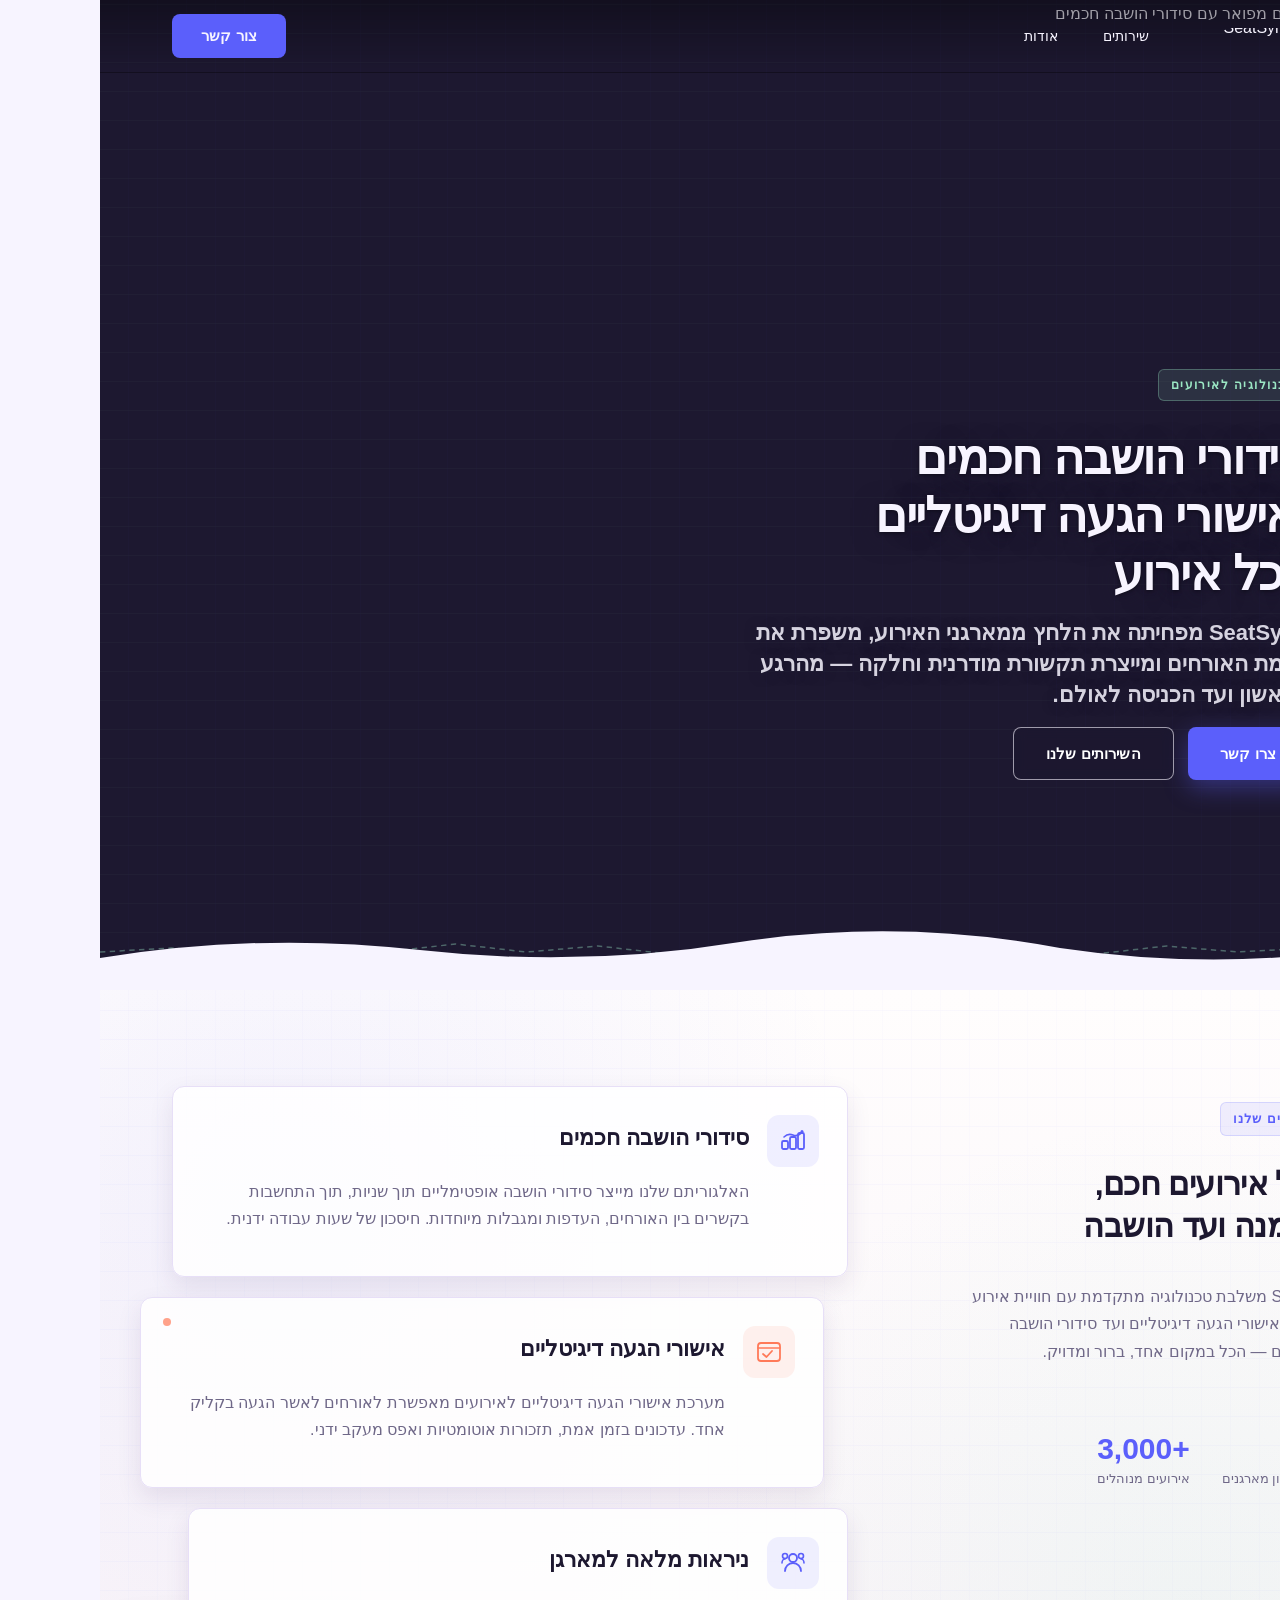
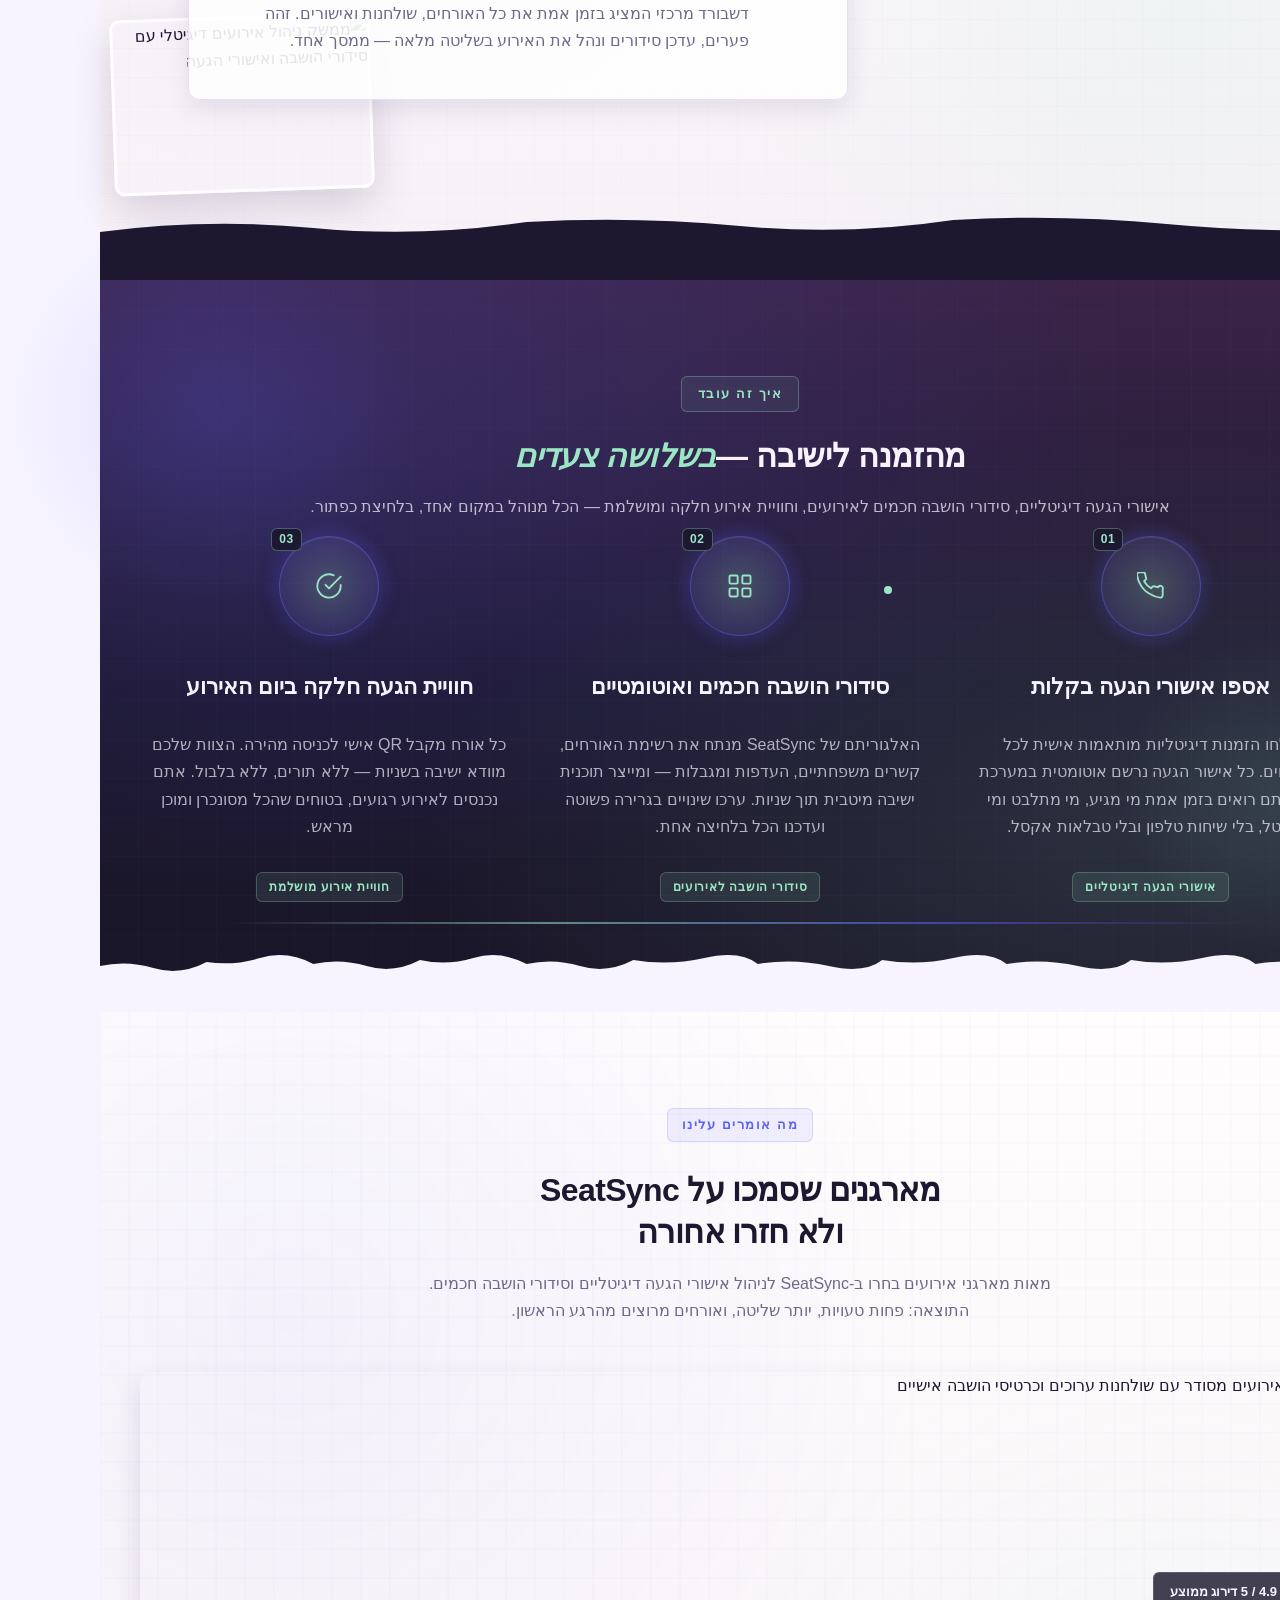
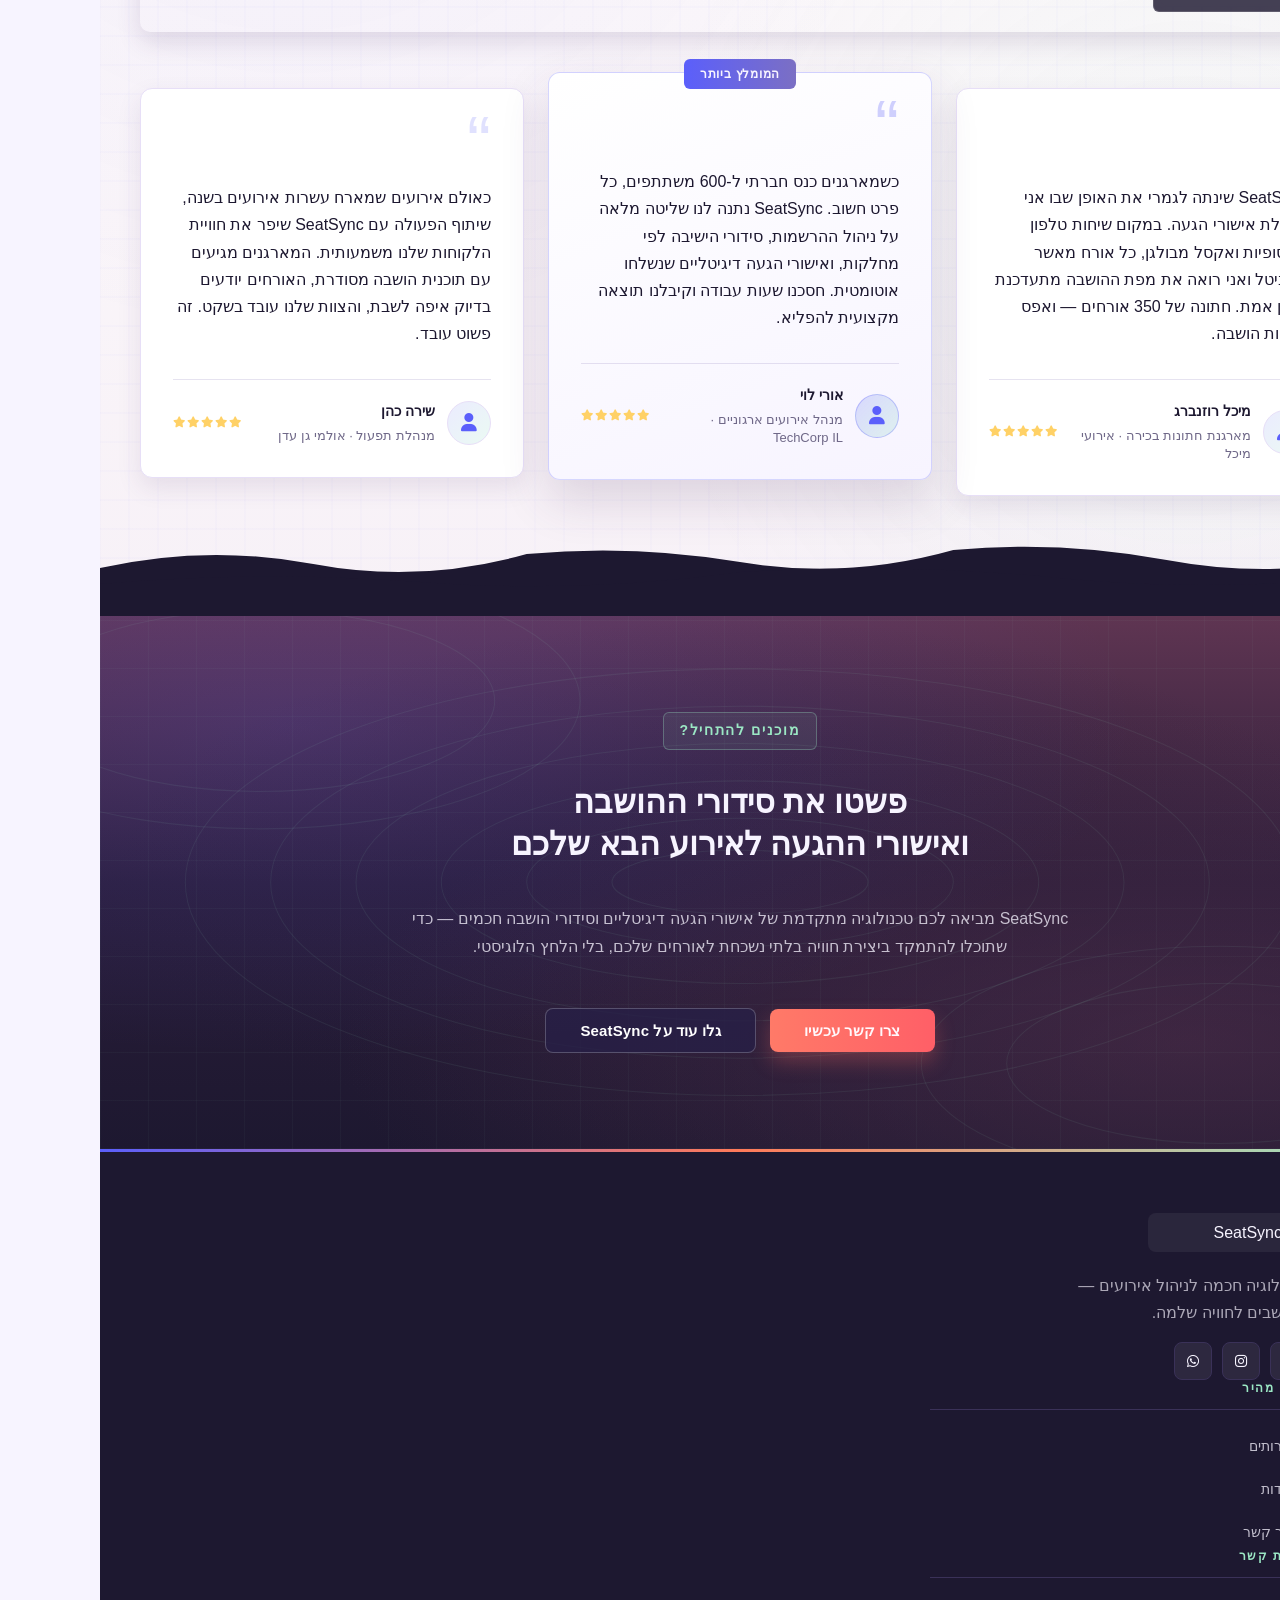
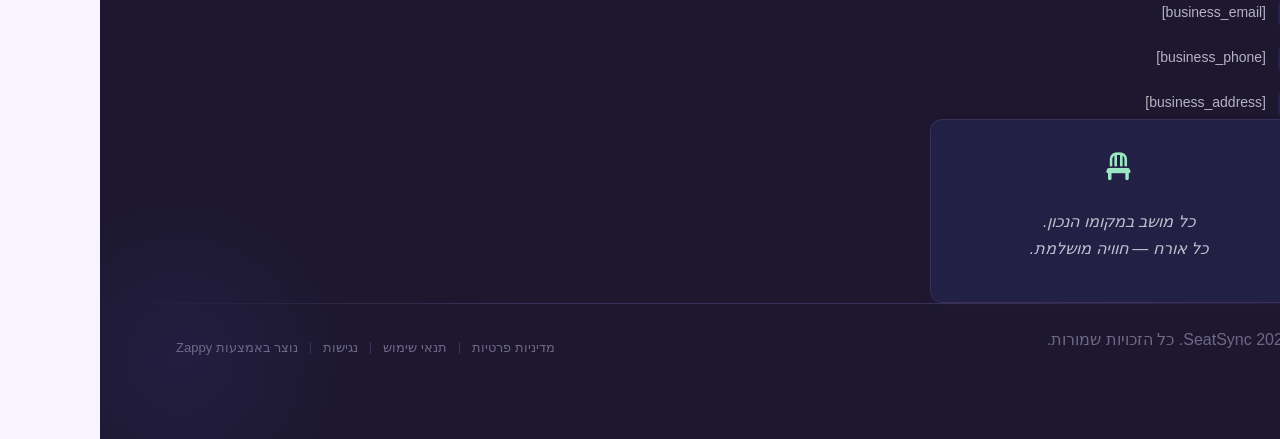
==== commit 94419fff: "Background sync: Progressive GitHub Sync" ====
--- a/public/index.html
+++ b/public/index.html
@@ -1,1388 +1 @@
-<!DOCTYPE html>
-<html lang="he" dir="rtl">
-<head>
-    <meta charset="UTF-8">
-    <meta name="viewport" content="width=device-width, initial-scale=1.0">
-    <meta name="robots" content="index, follow">
-    <title>אישורי הגעה דיגיטליים — SeatSync</title>
-    <meta name="description" content="SeatSync מחוללת מהפכה בניהול אירועים עם אישורי הגעה דיגיטליים וסידורי הושבה חכמים. פתרון טכנולוגי מתקדם שהופך כל אירוע לחוויה חלקה ומושלמת.">
-    <meta name="keywords" content="אישורי הגעה דיגיטליים, SeatSync, סידורי הושבה לאירועים, ניהול אירועים חכם, טכנולוגיה לאירועים">
-    
-    <!-- Favicons -->
-    <link rel="icon" type="image/x-icon" href="/assets/favicon.ico">
-    <link rel="icon" type="image/png" sizes="16x16" href="/assets/favicon-16x16.png">
-    <link rel="icon" type="image/png" sizes="32x32" href="/assets/favicon-32x32.png">
-    <link rel="icon" type="image/png" sizes="48x48" href="/assets/favicon-48x48.png">
-    <link rel="icon" type="image/png" sizes="192x192" href="/assets/favicon-192x192.png">
-    <link rel="icon" type="image/png" sizes="512x512" href="/assets/favicon-512x512.png">
-    <link rel="apple-touch-icon" href="/assets/apple-touch-icon.png">
-    <!-- Zappy Analytics -->
-<script>
-(function() {
-  'use strict';
-  
-  // Configuration
-  var config = {
-    websiteId: '4e54155b-2579-4eb2-89e0-660a23ff3265',
-    apiUrl: 'https://api.zappy5.com/api/analytics/track',
-    sessionDuration: 30 * 60 * 1000, // 30 minutes
-    visitorDuration: 30 * 24 * 60 * 60 * 1000, // 30 days
-    trackPageViews: true,
-    trackClicks: true,
-    trackFormSubmissions: true
-  };
-  
-  // Generate or retrieve persistent visitor ID (30 days)
-  function getVisitorId() {
-    var visitorKey = 'zappy_visitor_' + config.websiteId;
-    var visitor = null;
-    
-    try {
-      visitor = localStorage.getItem(visitorKey);
-      if (visitor) {
-        var visitorData = JSON.parse(visitor);
-        var now = Date.now();
-        
-        // Check if visitor ID is still valid (30 days)
-        if (now - visitorData.created < config.visitorDuration) {
-          // Update last seen timestamp
-          visitorData.lastSeen = now;
-          localStorage.setItem(visitorKey, JSON.stringify(visitorData));
-          return visitorData.id;
-        }
-      }
-    } catch (e) {
-      console.warn('Zappy Analytics: LocalStorage not available');
-    }
-    
-    // Generate new visitor ID
-    var newVisitorId = 'zv_' + Date.now() + '_' + Math.random().toString(36).substr(2, 9);
-    
-    try {
-      localStorage.setItem(visitorKey, JSON.stringify({
-        id: newVisitorId,
-        created: Date.now(),
-        lastSeen: Date.now()
-      }));
-    } catch (e) {
-      // Continue without local storage
-    }
-    
-    return newVisitorId;
-  }
-  
-  // Generate or retrieve session ID (30 minutes)
-  function getSessionId() {
-    var sessionKey = 'zappy_session_' + config.websiteId;
-    var session = null;
-    
-    try {
-      session = sessionStorage.getItem(sessionKey);
-      if (session) {
-        var sessionData = JSON.parse(session);
-        var now = Date.now();
-        
-        // Check if session is still valid
-        if (now - sessionData.timestamp < config.sessionDuration) {
-          // Update timestamp
-          sessionData.timestamp = now;
-          sessionStorage.setItem(sessionKey, JSON.stringify(sessionData));
-          return sessionData.id;
-        }
-      }
-    } catch (e) {
-      console.warn('Zappy Analytics: SessionStorage not available');
-    }
-    
-    // Generate new session ID
-    var newSessionId = 'zs_' + Date.now() + '_' + Math.random().toString(36).substr(2, 9);
-    
-    try {
-      sessionStorage.setItem(sessionKey, JSON.stringify({
-        id: newSessionId,
-        timestamp: Date.now()
-      }));
-    } catch (e) {
-      // Continue without session storage
-    }
-    
-    return newSessionId;
-  }
-  
-  var visitorId = getVisitorId();
-  var sessionId = getSessionId();
-  
-  // Track an event
-  function trackEvent(eventType, data) {
-    data = data || {};
-    
-    var eventData = {
-      website_id: config.websiteId,
-      event_type: eventType,
-      page_path: window.location.pathname,
-      referrer: document.referrer || 'direct',
-      visitor_id: visitorId,
-      session_id: sessionId,
-      metadata: data
-    };
-    
-    // Use sendBeacon if available (better for page unload events)
-    if (navigator.sendBeacon) {
-      var blob = new Blob([JSON.stringify(eventData)], { type: 'application/json' });
-      navigator.sendBeacon(config.apiUrl, blob);
-    } else {
-      // Fallback to fetch
-      fetch(config.apiUrl, {
-        method: 'POST',
-        headers: {
-          'Content-Type': 'application/json'
-        },
-        body: JSON.stringify(eventData),
-        keepalive: true
-      }).catch(function(error) {
-        console.warn('Zappy Analytics: Failed to track event', error);
-      });
-    }
-  }
-  
-  // Track page view
-  if (config.trackPageViews) {
-    trackEvent('pageview', {
-      title: document.title,
-      url: window.location.href
-    });
-  }
-  
-  // Track clicks on important elements
-  if (config.trackClicks) {
-    document.addEventListener('click', function(e) {
-      var target = e.target;
-      
-      // Track button clicks (counted as actions)
-      if (target.tagName === 'BUTTON' || target.closest('button')) {
-        var button = target.tagName === 'BUTTON' ? target : target.closest('button');
-        trackEvent('click', {
-          element: 'button',
-          text: button.textContent.trim().substring(0, 100),
-          id: button.id || null,
-          class: button.className || null
-        });
-      }
-      
-      // Track link clicks (navigation - not counted as actions)
-      else if (target.tagName === 'A' || target.closest('a')) {
-        var link = target.tagName === 'A' ? target : target.closest('a');
-        trackEvent('navigation', {
-          element: 'link',
-          text: link.textContent.trim().substring(0, 100),
-          href: link.href,
-          external: link.hostname !== window.location.hostname
-        });
-      }
-    }, true);
-  }
-  
-  // Track form submissions
-  if (config.trackFormSubmissions) {
-    document.addEventListener('submit', function(e) {
-      var form = e.target;
-      
-      trackEvent('form_submit', {
-        form_id: form.id || null,
-        form_name: form.name || null,
-        form_action: form.action || null,
-        form_method: form.method || 'GET'
-      });
-    }, true);
-  }
-  
-  // Track time on page (send on page unload)
-  var pageLoadTime = Date.now();
-  
-  window.addEventListener('beforeunload', function() {
-    var timeOnPage = Math.floor((Date.now() - pageLoadTime) / 1000); // in seconds
-    
-    trackEvent('page_unload', {
-      time_on_page: timeOnPage,
-      page_path: window.location.pathname
-    });
-  });
-  
-  // Expose tracking function globally for custom events
-  window.zappyAnalytics = {
-    track: trackEvent,
-    getVisitorId: function() { return visitorId; },
-    getSessionId: function() { return sessionId; }
-  };
-  
-})();
-</script>
-<!-- End Zappy Analytics -->
-    <meta property="og:title" content="אישורי הגעה דיגיטליים — SeatSync">
-    <meta property="og:description" content="SeatSync מחוללת מהפכה בניהול אירועים עם אישורי הגעה דיגיטליים וסידורי הושבה חכמים. פתרון טכנולוגי מתקדם שהופך כל אירוע לחוויה חלקה ומושלמת.">
-    <meta name="twitter:card" content="summary_large_image">
-    <meta name="twitter:title" content="אישורי הגעה דיגיטליים — SeatSync">
-    <meta name="twitter:description" content="SeatSync מחוללת מהפכה בניהול אירועים עם אישורי הגעה דיגיטליים וסידורי הושבה חכמים. פתרון טכנולוגי מתקדם שהופך כל אירוע לחוויה חלקה ומושלמת.">
-    <meta property="og:type" content="website">
-  <meta property="og:locale" content="he_IL">
-  
-  
-  
-  
-  
-  <link rel="stylesheet" href="https://cdnjs.cloudflare.com/ajax/libs/font-awesome/6.4.0/css/all.min.css">
-
-    <!-- Favicons -->
-    <link rel="icon" type="image/x-icon" href="/assets/favicon.ico">
-    <link rel="icon" type="image/png" sizes="16x16" href="/assets/favicon-16x16.png">
-    <link rel="icon" type="image/png" sizes="32x32" href="/assets/favicon-32x32.png">
-    <link rel="icon" type="image/png" sizes="48x48" href="/assets/favicon-48x48.png">
-    <link rel="icon" type="image/png" sizes="192x192" href="/assets/favicon-192x192.png">
-    <link rel="icon" type="image/png" sizes="512x512" href="/assets/favicon-512x512.png">
-    <link rel="apple-touch-icon" href="/assets/apple-touch-icon.png">
-    <!-- Cookie Consent -->
-    <link rel="stylesheet" href="https://cdn.jsdelivr.net/npm/vanilla-cookieconsent@3/dist/cookieconsent.css">
-    <script src="https://cdn.jsdelivr.net/npm/vanilla-cookieconsent@3/dist/cookieconsent.umd.js"></script>
-    <!-- Mickidum Accessibility Toolbar -->
-    <script src="https://cdn.jsdelivr.net/gh/mickidum/acc_toolbar/acctoolbar/acctoolbar.min.js"></script>
-    <link rel="stylesheet" href="/styles.css">
-
-    <style id="zappy-dropdown-submenu-styles">
-      /* ========== DESKTOP DROPDOWN SUBMENU STYLES ========== */
-      /* Base styles for dropdown submenus - parent must be positioned */
-      .nav-menu li:has(.sub-menu), nav li:has(.sub-menu), .navbar li:has(.sub-menu), #navMenu li:has(.sub-menu) { position: relative; }
-      /* Submenu base - hidden by default */
-      .nav-menu .sub-menu, nav .sub-menu, .navbar .sub-menu, #navMenu .sub-menu { display: block !important; position: absolute !important; top: 100%; left: 0; min-width: 220px; background: white; border-radius: 8px; box-shadow: 0 8px 25px rgba(0,0,0,0.15); padding: 8px 0; opacity: 0; visibility: hidden; transform: translateY(10px); transition: all 0.3s ease; z-index: 1000; list-style: none; pointer-events: none; }
-      /* CRITICAL: Desktop hover styles to show dropdown */
-      .nav-menu li:hover > .sub-menu, nav li:hover > .sub-menu, .navbar li:hover > .sub-menu, #navMenu li:hover > .sub-menu { opacity: 1 !important; visibility: visible !important; transform: translateY(0) !important; pointer-events: auto !important; }
-      /* Submenu item styling */
-      .sub-menu li { list-style: none; margin: 0; padding: 0; }
-      .sub-menu a { display: block !important; padding: 10px 16px !important; color: var(--text-dark, #333) !important; font-weight: 500; text-decoration: none; white-space: nowrap; transition: background-color 0.2s; }
-      .sub-menu .zappy-nav-child > a { padding-left: 28px !important; font-size: 0.9em !important; opacity: 0.85 !important; }
-      [dir="rtl"] .sub-menu .zappy-nav-child > a, html[lang="he"] .sub-menu .zappy-nav-child > a, html[lang="ar"] .sub-menu .zappy-nav-child > a { padding-left: 10px !important; padding-right: 28px !important; }
-      .sub-menu .zappy-nav-parent > a { font-weight: 600 !important; }
-      .sub-menu a:hover { background-color: #f5f5f5; }
-      /* RTL (Hebrew/Arabic) dropdown positioning */
-      [dir="rtl"] .nav-menu .sub-menu, [dir="rtl"] nav .sub-menu, [dir="rtl"] .navbar .sub-menu, html[lang="he"] .nav-menu .sub-menu, html[lang="he"] nav .sub-menu, html[lang="he"] .navbar .sub-menu, html[lang="ar"] .nav-menu .sub-menu, html[lang="ar"] nav .sub-menu, html[lang="ar"] .navbar .sub-menu { left: auto !important; right: 0 !important; }
-      /* Hide empty dropdown menus (exclude catalog sub-menus that use <a> children instead of <li>) */
-      .sub-menu:empty, .sub-menu:not(:has(li:not(.zappy-hidden-menu-item))):not(:has(> a)), .sub-menu:not(:has(li)):not(:has(> a)) { display: none !important; opacity: 0 !important; visibility: hidden !important; pointer-events: none !important; }
-      /* Desktop: show submenu on Menu Group hover */
-      li:has(.menu-group-title):hover > .sub-menu { opacity: 1 !important; visibility: visible !important; transform: translateY(0) !important; pointer-events: auto !important; }
-      /* Menu Group title styling */
-      .nav-menu > li > .menu-group-title, #navMenu > li > .menu-group-title { display: inline-block; padding: 0.5rem 1rem; cursor: default; user-select: none; }
-      
-      /* ========== MOBILE SUBMENU STYLES ========== */
-      @media (max-width: 768px) {
-        .nav-menu .sub-menu, nav .sub-menu, .navbar .sub-menu, #navMenu .sub-menu { position: static !important; transform: none !important; box-shadow: none !important; background: transparent !important; max-height: 0; overflow: hidden; opacity: 0; visibility: hidden; transition: max-height 0.3s ease, opacity 0.3s ease; padding: 0 !important; border-radius: 0 !important; }
-        .navbar .sub-menu.mobile-expanded, .nav-menu .sub-menu.mobile-expanded, #navMenu .sub-menu.mobile-expanded { max-height: none !important; overflow-y: visible !important; opacity: 1 !important; visibility: visible !important; padding: 8px 0 8px 16px !important; }
-        [dir="rtl"] .sub-menu.mobile-expanded, html[lang="he"] .sub-menu.mobile-expanded { padding: 8px 16px 8px 0 !important; }
-        /* Disable hover behavior on mobile */
-        .nav-menu li:hover > .sub-menu, nav li:hover > .sub-menu, .navbar li:hover > .sub-menu, #navMenu li:hover > .sub-menu { opacity: 0; visibility: hidden; pointer-events: none; }
-        .nav-menu li > .sub-menu.mobile-expanded, nav li > .sub-menu.mobile-expanded, .navbar li > .sub-menu.mobile-expanded, #navMenu li > .sub-menu.mobile-expanded { opacity: 1 !important; visibility: visible !important; pointer-events: auto !important; }
-        .nav-menu li:has(.sub-menu), nav li:has(.sub-menu), .navbar li:has(.sub-menu), #navMenu li:has(.sub-menu) { display: flex !important; flex-wrap: wrap !important; align-items: center !important; position: relative !important; min-height: 44px !important; }
-        .nav-menu li:has(.sub-menu) > a, nav li:has(.sub-menu) > a, .navbar li:has(.sub-menu) > a, #navMenu li:has(.sub-menu) > a { flex: 1 !important; min-width: 0 !important; }
-        .nav-menu li:has(.sub-menu) > .menu-group-title, nav li:has(.sub-menu) > .menu-group-title, .navbar li:has(.sub-menu) > .menu-group-title, #navMenu li:has(.sub-menu) > .menu-group-title { flex: 1 !important; min-width: 0 !important; padding: 0 !important; line-height: inherit !important; }
-        .nav-menu li:has(.sub-menu) > .sub-menu, nav li:has(.sub-menu) > .sub-menu, .navbar li:has(.sub-menu) > .sub-menu, #navMenu li:has(.sub-menu) > .sub-menu { flex-basis: 100% !important; width: 100% !important; }
-        .nav-menu li:has(.sub-menu) > a [class*="chevron"], .nav-menu li:has(.sub-menu) > a [class*="arrow"], .nav-menu li:has(.sub-menu) > a .fa-chevron-down, .nav-menu li:has(.sub-menu) > a .fa-angle-down, nav li:has(.sub-menu) > a [class*="chevron"], nav li:has(.sub-menu) > a [class*="arrow"], #navMenu li:has(.sub-menu) > a [class*="chevron"], #navMenu li:has(.sub-menu) > a [class*="arrow"] { display: none !important; visibility: hidden !important; }
-        .mobile-submenu-toggle { display: flex !important; align-items: center !important; justify-content: center !important; width: 44px !important; height: auto !important; background: transparent !important; border: none !important; cursor: pointer !important; color: var(--text-light) !important; position: static !important; flex-shrink: 0 !important; align-self: stretch !important; z-index: 2 !important; padding: 0 !important; margin: 0 !important; }
-        .mobile-submenu-toggle::after { content: '' !important; width: 0 !important; height: 0 !important; border-left: 6px solid transparent !important; border-right: 6px solid transparent !important; border-top: 7px solid currentColor !important; transition: transform 0.3s ease !important; }
-        .mobile-submenu-toggle.expanded::after { transform: rotate(180deg) !important; }
-        .sub-menu a { padding: 10px 0 !important; display: block !important; color: var(--text-light) !important; white-space: normal !important; }
-        .sub-menu .zappy-nav-child > a { padding-left: 28px !important; font-size: 0.9em !important; opacity: 0.85 !important; }
-        [dir="rtl"] .sub-menu .zappy-nav-child > a, html[lang="he"] .sub-menu .zappy-nav-child > a, html[lang="ar"] .sub-menu .zappy-nav-child > a { padding-left: 0 !important; padding-right: 28px !important; }
-        .sub-menu .zappy-nav-parent > a { font-weight: 600 !important; }
-        .nav-menu.active, #navMenu.active { max-width: 100vw !important; overflow-x: hidden !important; box-sizing: border-box !important; }
-        .navbar .sub-menu li a, nav.navbar .sub-menu li a, .zappy-products-dropdown .sub-menu a { color: var(--text-light) !important; }
-      }
-      @media (min-width: 769px) { .mobile-submenu-toggle { display: none !important; } }
-    </style>
-
-    <style id="mobile-lang-menu-deployed-css">
-    @media (max-width: 768px) {
-      .lang-switcher,
-      .nav-cta-container .lang-switcher,
-      .nav-container .lang-switcher,
-      .navbar .lang-switcher,
-      .navbar .nav-cta-container .lang-switcher,
-      .nav-icons-left .lang-switcher,
-      .nav-ecommerce-icons .lang-switcher { display: none !important; }
-      .mobile-lang-menu { width: 100%; border-top: 1px solid rgba(128,128,128,0.2); padding: 8px 0 0 0; margin-top: 8px; }
-      .mobile-lang-toggle { display: flex !important; align-items: center; justify-content: space-between; width: 100%; padding: 12px 16px; background: none; border: none; cursor: pointer; font-size: 15px; color: inherit; font-family: inherit; }
-      .mobile-lang-toggle::after { content: ''; display: inline-block; width: 8px; height: 8px; border-right: 2px solid currentColor; border-bottom: 2px solid currentColor; transform: rotate(45deg); transition: transform 0.3s ease; margin-left: 8px; }
-      .mobile-lang-toggle.expanded::after { transform: rotate(-135deg); }
-      .mobile-lang-options { max-height: 0; overflow: hidden; transition: max-height 0.3s ease; }
-      .mobile-lang-options.expanded { max-height: 300px; }
-      .mobile-lang-option { display: flex !important; align-items: center; gap: 10px; padding: 10px 24px; text-decoration: none; color: inherit; font-size: 14px; font-family: inherit; }
-      .mobile-lang-option:hover { background: rgba(128,128,128,0.1); }
-      .mobile-lang-option.active { font-weight: 600; opacity: 0.7; pointer-events: none; }
-      .mobile-lang-option img { width: 20px; height: 20px; border-radius: 50%; }
-    }
-    @media (min-width: 769px) {
-      .mobile-lang-menu { display: none !important; }
-    }
-    </style>
-
-    <style id="zappy-widget-visibility">
-      #mic-access-tool-general-button, .mic-access-tool-general-button,
-      #mic-init-access-tool .mic-access-tool-general-button, #mic-init-access-tool #mic-access-tool-general-button,
-      ._access-icon, #mic-access-tool-box, .mic-access-tool-box,
-      #mic-init-access-tool #mic-access-tool-box, div[id*="mic-access-tool-box"], ._access-menu {
-        display: none !important; visibility: hidden !important; opacity: 0 !important; pointer-events: none !important;
-      }
-    </style>
-</head>
-<body>
-
-  <nav class="navbar" dir="rtl">
-  <button class="mobile-toggle" id="mobileToggle" aria-label="Menu">
-    <svg class="hamburger-icon" width="24" height="24" viewBox="0 0 24 24" fill="none">
-      <path d="M3 12h18M3 6h18M3 18h18" stroke="currentColor" stroke-width="2" stroke-linecap="round"></path>
-    </svg>
-    <svg class="close-icon" width="24" height="24" viewBox="0 0 24 24" fill="none" style="display: none;">
-      <path d="M18 6L6 18M6 6l12 12" stroke="currentColor" stroke-width="2" stroke-linecap="round"></path>
-    </svg>
-  </button>
-
-  <button class="phone-header-btn" data-phone="" aria-label="Call">
-    <svg width="20" height="20" viewBox="0 0 24 24" fill="currentColor">
-      <path d="M22 16.92v3a2 2 0 0 1-2.18 2 19.79 19.79 0 0 1-8.63-3.07 19.5 19.5 0 0 1-6-6 19.79 19.79 0 0 1-3.07-8.67A2 2 0 0 1 4.11 2h3a2 2 0 0 1 2 1.72 12.84 12.84 0 0 0 .7 2.81 2 2 0 0 1-.45 2.11L8.09 9.91a16 16 0 0 0 6 6l1.27-1.27a2 2 0 0 1 2.11-.45 12.84 12.84 0 0 0 2.81.7A2 2 0 0 1 22 16.92z"></path>
-    </svg>
-  </button>
-
-  <div class="nav-container">
-    <div class="nav-right-group"><div class="nav-brand">
-      <a href="/" class="logo-link">
-        <img src="/assets/business-logo.webp" alt="SeatSync" class="logo">
-      </a>
-    </div><ul class="nav-menu" id="navMenu"><li><a href="/services">שירותים</a></li><li><a href="/about">אודות</a></li></ul></div>
-
-    
-
-    <div class="nav-cta-container">
-      <a href="/contact" class="nav-cta-btn">צור קשר</a>
-    </div>
-  </div>
-</nav>
-<script>
-
-// Navbar Mobile Menu Toggle and Contrast Fix
-(function() {
-  // Use 'load' event instead of 'DOMContentLoaded' to ensure we run AFTER all other scripts
-  window.addEventListener('load', function() {
-    
-    // FIX MOBILE BUTTON CONTRAST
-    // Detect navbar background color and apply contrasting color to mobile buttons
-    const navbar = document.querySelector('.navbar, nav, header');
-    if (!navbar) {
-      console.log('[Navbar] Navbar element not found');
-      return;
-    }
-    
-    // DECLARE VARIABLES EARLY to avoid Temporal Dead Zone errors
-    // These are used in multiple places below
-    let mobileToggle = document.getElementById('mobileToggle') ||
-                       document.querySelector('.mobile-toggle') ||
-                       document.querySelector('.hamburger') ||
-                       document.querySelector('.hamburger-menu') ||
-                       document.querySelector('.menu-toggle') ||
-                       document.querySelector('.burger-menu') ||
-                       document.querySelector('[aria-label="Menu"]') ||
-                       document.querySelector('[aria-label="תפריט"]');
-    
-    const phoneBtn = document.querySelector('.phone-header-btn');
-    
-    const computedStyle = window.getComputedStyle(navbar);
-    let bgColor = computedStyle.backgroundColor;
-    
-    console.log('[Navbar] Initial navbar background:', bgColor);
-    
-    // Check if background is transparent or rgba with 0 alpha
-    const isTransparent = bgColor === 'transparent' || 
-                         bgColor === 'rgba(0, 0, 0, 0)' ||
-                         (bgColor.startsWith('rgba') && bgColor.includes(', 0)'));
-    
-    if (isTransparent) {
-      // Check for background-image or gradient
-      const bgImage = computedStyle.backgroundImage;
-      if (bgImage && bgImage !== 'none') {
-        console.log('[Navbar] Navbar has background image/gradient, using dark text');
-        bgColor = 'rgb(240, 240, 240)'; // Assume light background
-      } else {
-        // Transparent navbar - check body background
-        const bodyBg = window.getComputedStyle(document.body).backgroundColor;
-        console.log('[Navbar] Navbar transparent, using body background:', bodyBg);
-        bgColor = bodyBg;
-      }
-    }
-    
-    // Calculate luminance to determine if background is light or dark
-    const rgb = bgColor.match(/\d+/g);
-    if (rgb && rgb.length >= 3) {
-      const r = parseInt(rgb[0]);
-      const g = parseInt(rgb[1]);
-      const b = parseInt(rgb[2]);
-      const luminance = (0.299 * r + 0.587 * g + 0.114 * b) / 255;
-      
-      // Mobile button colors are set by Claude's AI-generated CSS (same as .nav-menu a)
-      // No dynamic color overrides needed - colors come from the generated navbar CSS
-      console.log('[Navbar] Mobile button colors preserved from Claude CSS (luminance:', luminance.toFixed(2) + ')');
-      
-      // FIX ICON SIZES - Ensure SVGs are properly sized and visible
-      // INJECT CRITICAL CSS TO OVERRIDE ANY CONFLICTING RULES
-      const criticalCSS = document.createElement('style');
-      criticalCSS.id = 'zappy-mobile-nav-fix';
-      const htmlLang = document.documentElement.lang || 'en';
-      const htmlDir = document.documentElement.dir || 'ltr';
-      // Check both dir attribute AND lang for RTL detection
-      // dir="rtl" is the most reliable indicator
-      const isRTL = htmlDir === 'rtl' || htmlLang === 'he' || htmlLang === 'ar';
-      
-      criticalCSS.textContent = `
-        /* Hide mobile buttons on desktop, show only on mobile */
-        @media (min-width: 769px) {
-          .mobile-toggle,
-          .phone-header-btn {
-            display: none !important;
-          }
-        }
-        
-        /* Show and position mobile buttons correctly on mobile */
-        @media (max-width: 768px) {
-          .mobile-toggle,
-          .phone-header-btn {
-            position: absolute !important;
-            top: 50% !important;
-            transform: translateY(-50%) !important;
-            z-index: 1001 !important;
-            display: flex !important;
-            align-items: center !important;
-            justify-content: center !important;
-            width: 36px !important;
-            height: 36px !important;
-            border-radius: 50% !important;
-            border: none !important;
-            cursor: pointer !important;
-            padding: 6px !important;
-            background: none !important;
-            color: var(--nav-text, var(--text-light)) !important;
-          }
-          
-          /* LTR positioning (default): hamburger LEFT, phone RIGHT */
-          html:not([dir="rtl"]):not([lang="he"]):not([lang="ar"]) .mobile-toggle,
-          html[dir="ltr"] .mobile-toggle {
-            left: 12px !important;
-            right: auto !important;
-          }
-          html:not([dir="rtl"]):not([lang="he"]):not([lang="ar"]) .phone-header-btn,
-          html[dir="ltr"] .phone-header-btn {
-            right: 12px !important;
-            left: auto !important;
-          }
-          
-          /* RTL positioning: hamburger RIGHT, phone LEFT */
-          html[dir="rtl"] .mobile-toggle,
-          html[lang="he"] .mobile-toggle,
-          html[lang="ar"] .mobile-toggle {
-            right: 12px !important;
-            left: auto !important;
-          }
-          html[dir="rtl"] .phone-header-btn,
-          html[lang="he"] .phone-header-btn,
-          html[lang="ar"] .phone-header-btn {
-            left: 12px !important;
-            right: auto !important;
-          }
-          
-          /* CRITICAL: Ensure nav-container has min-height on mobile */
-          /* All children are positioned absolutely/fixed on mobile, so height:auto collapses to 0 */
-          .nav-container {
-            min-height: 70px !important;
-            position: relative !important;
-          }
-          
-          /* Ensure SVG icons are properly sized and inherit color */
-          .mobile-toggle svg,
-          .phone-header-btn svg {
-            width: 24px !important;
-            height: 24px !important;
-            /* Don't force display - let JavaScript control hamburger/close toggle */
-          }
-          
-          /* Reset nav-cta-container on mobile - remove desktop box-shadow/padding */
-          /* that creates a visible ghost box when CTA button is hidden */
-          .nav-cta-container {
-            box-shadow: none !important;
-            padding: 0 !important;
-          }
-          
-          /* Hide nav-cta-container entirely on mobile when there's no lang-switcher */
-          /* (only the CTA button is inside, and it's hidden on mobile) */
-          .nav-cta-container:not(:has(.lang-switcher)) {
-            display: none !important;
-          }
-          
-          /* CRITICAL: Prevent hero image fade gradient from bleeding over headline text */
-          /* The .image-fade-gradient has bottom: -30px (extends below parent) */
-          /* On mobile stacked layout, this overlaps the h1 text below the image */
-          .hero-image-column {
-            overflow: hidden !important;
-          }
-          .image-fade-gradient {
-            bottom: 0 !important;
-          }
-          
-          /* Hide desktop language switcher on mobile - hamburger menu handles it */
-          /* High specificity to override stored CSS */
-          .lang-switcher,
-          .nav-cta-container .lang-switcher,
-          .nav-container .lang-switcher,
-          .navbar .lang-switcher,
-          .navbar .nav-cta-container .lang-switcher {
-            display: none !important;
-          }
-        }
-      `;
-      
-      // Remove existing fix if present and inject new one
-      const existing = document.getElementById('zappy-mobile-nav-fix');
-      if (existing) existing.remove();
-      document.head.appendChild(criticalCSS);
-      
-      console.log('[Navbar] Critical CSS injected for mobile nav positioning');
-      
-      // ONLY apply inline positioning styles on mobile viewport
-      // On desktop, the CSS handles hiding these buttons with display: none
-      // Inline styles were breaking desktop layout by overriding CSS
-      const isMobileViewport = window.innerWidth <= 768;
-      
-      if (mobileToggle) {
-        // Icon sizing applies to all viewports for consistency
-        const hamburgerIcon = mobileToggle.querySelector('.hamburger-icon');
-        const closeIcon = mobileToggle.querySelector('.close-icon');
-        
-        if (hamburgerIcon) {
-          hamburgerIcon.style.setProperty('width', '24px', 'important');
-          hamburgerIcon.style.setProperty('height', '24px', 'important');
-          hamburgerIcon.style.setProperty('display', 'block', 'important'); // Show hamburger by default
-        }
-        if (closeIcon) {
-          closeIcon.style.setProperty('width', '24px', 'important');
-          closeIcon.style.setProperty('height', '24px', 'important');
-          closeIcon.style.setProperty('display', 'none', 'important'); // Hide close icon by default
-        }
-        
-        // ONLY set positioning inline styles on mobile
-        if (isMobileViewport) {
-          mobileToggle.style.setProperty('position', 'absolute', 'important');
-          mobileToggle.style.setProperty('top', '50%', 'important');
-          mobileToggle.style.setProperty('transform', 'translateY(-50%)', 'important');
-          mobileToggle.style.setProperty('z-index', '1001', 'important');
-          
-          // Clear any inline left/right so CSS can take over based on html[dir]
-          mobileToggle.style.removeProperty('left');
-          mobileToggle.style.removeProperty('right');
-          
-          console.log('[Navbar] Mobile toggle positioning applied (mobile viewport)');
-        } else {
-          // On desktop, clear any positioning styles to let CSS handle it
-          mobileToggle.style.removeProperty('position');
-          mobileToggle.style.removeProperty('top');
-          mobileToggle.style.removeProperty('transform');
-          mobileToggle.style.removeProperty('z-index');
-          mobileToggle.style.removeProperty('left');
-          mobileToggle.style.removeProperty('right');
-          console.log('[Navbar] Desktop viewport - cleared mobile toggle inline positioning');
-        }
-      }
-      
-      if (phoneBtn) {
-        // Icon sizing applies to all viewports
-        const phoneIcon = phoneBtn.querySelector('svg');
-        if (phoneIcon) {
-          phoneIcon.style.width = '24px';
-          phoneIcon.style.height = '24px';
-          phoneIcon.setAttribute('width', '24');
-          phoneIcon.setAttribute('height', '24');
-        }
-        
-        // ONLY set positioning inline styles on mobile
-        if (isMobileViewport) {
-          phoneBtn.style.setProperty('position', 'absolute', 'important');
-          phoneBtn.style.setProperty('top', '50%', 'important');
-          phoneBtn.style.setProperty('transform', 'translateY(-50%)', 'important');
-          phoneBtn.style.setProperty('z-index', '1001', 'important');
-          
-          // Clear any inline left/right so CSS can take over based on html[dir]
-          phoneBtn.style.removeProperty('left');
-          phoneBtn.style.removeProperty('right');
-          
-          console.log('[Navbar] Phone button positioning applied (mobile viewport)');
-        } else {
-          // On desktop, clear any positioning styles to let CSS handle it
-          phoneBtn.style.removeProperty('position');
-          phoneBtn.style.removeProperty('top');
-          phoneBtn.style.removeProperty('transform');
-          phoneBtn.style.removeProperty('z-index');
-          phoneBtn.style.removeProperty('left');
-          phoneBtn.style.removeProperty('right');
-          console.log('[Navbar] Desktop viewport - cleared phone button inline positioning');
-        }
-      }
-    } else {
-      console.log('[Navbar] Could not parse background color:', bgColor);
-    }
-    
-    // MOBILE MENU TOGGLE
-    // Re-query in case DOM changed (mobileToggle already declared at top of function)
-    mobileToggle = document.getElementById('mobileToggle') ||
-                   document.querySelector('.mobile-toggle') ||
-                   document.querySelector('.hamburger') ||
-                   document.querySelector('.hamburger-menu') ||
-                   document.querySelector('.menu-toggle') ||
-                   document.querySelector('.burger-menu') ||
-                   document.querySelector('[aria-label="Menu"]') ||
-                   document.querySelector('[aria-label="תפריט"]');
-    
-    // EXPANDED SEARCH: Find nav menu by ID or class
-    const navMenu = document.getElementById('navMenu') ||
-                  document.querySelector('.nav-menu') ||
-                  document.querySelector('.nav-links') ||
-                  document.querySelector('nav ul:not(.submenu)');
-    
-    if (!mobileToggle || !navMenu) {
-      console.log('[Navbar] Mobile toggle or menu not found:', { toggle: !!mobileToggle, menu: !!navMenu });
-      return;
-    }
-    
-    // Ensure navMenu has ID for CSS targeting
-    if (!navMenu.id) {
-      navMenu.id = 'navMenu';
-    }
-    
-    console.log('[Navbar] Initializing mobile menu...');
-    
-    // Remove any existing event listeners by cloning the button
-    const newToggle = mobileToggle.cloneNode(true);
-    mobileToggle.parentNode.replaceChild(newToggle, mobileToggle);
-    
-    // Toggle menu on button click - use newToggle now
-    newToggle.addEventListener('click', function(e) {
-      e.preventDefault();
-      e.stopPropagation();
-      
-      const hamburgerIcon = this.querySelector('.hamburger-icon');
-      const closeIcon = this.querySelector('.close-icon');
-      const isActive = navMenu.classList.contains('active');
-      
-      if (isActive) {
-        // Close menu
-        navMenu.classList.remove('active');
-        if (hamburgerIcon) hamburgerIcon.style.setProperty('display', 'block', 'important');
-        if (closeIcon) closeIcon.style.setProperty('display', 'none', 'important');
-        document.body.style.overflow = '';
-        console.log('[Navbar] Menu closed');
-      } else {
-        // Open menu
-        navMenu.classList.add('active');
-        if (hamburgerIcon) hamburgerIcon.style.setProperty('display', 'none', 'important');
-        if (closeIcon) closeIcon.style.setProperty('display', 'block', 'important');
-        document.body.style.overflow = 'hidden';
-        console.log('[Navbar] Menu opened');
-      }
-    });
-    
-    // Close menu when clicking nav links (but NOT dropdown toggles)
-    const navLinks = navMenu.querySelectorAll('a');
-    navLinks.forEach(function(link) {
-      link.addEventListener('click', function() {
-        // Don't close if it's a dropdown child (unless it's a real navigation link)
-        if (this.getAttribute('href') === '#') return;
-        
-        const hamburgerIcon = newToggle.querySelector('.hamburger-icon');
-        const closeIcon = newToggle.querySelector('.close-icon');
-        
-        navMenu.classList.remove('active');
-        if (hamburgerIcon) hamburgerIcon.style.setProperty('display', 'block', 'important');
-        if (closeIcon) closeIcon.style.setProperty('display', 'none', 'important');
-        document.body.style.overflow = '';
-        console.log('[Navbar] Menu closed (link clicked)');
-      });
-    });
-    
-    // DROPDOWN MENU TOGGLE (for mobile and touch devices)
-    var dropdownToggles = navMenu.querySelectorAll('.dropdown-toggle');
-    dropdownToggles.forEach(function(toggle) {
-      toggle.addEventListener('click', function(e) {
-        e.preventDefault();
-        e.stopPropagation();
-        var parent = this.closest('.nav-dropdown');
-        if (!parent) return;
-        
-        // Close other open dropdowns at the same level
-        var siblings = parent.parentNode.querySelectorAll('.nav-dropdown.open');
-        siblings.forEach(function(sib) {
-          if (sib !== parent) sib.classList.remove('open');
-        });
-        
-        parent.classList.toggle('open');
-        console.log('[Navbar] Dropdown toggled:', parent.classList.contains('open') ? 'open' : 'closed');
-      });
-    });
-    
-    // Close dropdowns when clicking outside
-    document.addEventListener('click', function(e) {
-      if (!e.target.closest('.nav-dropdown')) {
-        var openDropdowns = document.querySelectorAll('.nav-dropdown.open');
-        openDropdowns.forEach(function(dd) { dd.classList.remove('open'); });
-      }
-    });
-    
-    console.log('[Navbar] Dropdown handlers initialized for ' + dropdownToggles.length + ' dropdowns');
-    
-    // Phone button functionality (phoneBtn already declared at top of function)
-    if (phoneBtn) {
-      phoneBtn.addEventListener('click', function() {
-        // Get phone number from placeholder in page or use default
-        const phoneLinks = document.querySelectorAll('a[href^="tel:"]');
-        const phoneNumber = phoneLinks.length > 0 
-          ? phoneLinks[0].getAttribute('href').replace('tel:', '')
-          : '[business_phone]';
-        
-        window.location.href = 'tel:' + phoneNumber;
-        console.log('[Navbar] Phone button clicked');
-      });
-    }
-    
-    console.log('[Navbar] Mobile menu initialized successfully');
-    
-    // === WHATSAPP BUTTON VISIBILITY FIX ===
-    // Ensure WhatsApp floating button is hidden on desktop and visible on mobile
-    // IMPORTANT: Only target the floating button by its class, NOT generic wa.me links
-    const handleWhatsAppVisibility = function() {
-      const whatsappBtn = document.querySelector('.whatsapp-float');
-      if (whatsappBtn) {
-        const isDesktop = window.innerWidth >= 769;
-        if (isDesktop) {
-          whatsappBtn.style.setProperty('display', 'none', 'important');
-          whatsappBtn.style.setProperty('visibility', 'hidden', 'important');
-          whatsappBtn.style.setProperty('opacity', '0', 'important');
-          whatsappBtn.style.setProperty('pointer-events', 'none', 'important');
-          console.log('[WhatsApp] Button hidden on desktop');
-        } else {
-          whatsappBtn.style.removeProperty('display');
-          whatsappBtn.style.removeProperty('visibility');
-          whatsappBtn.style.removeProperty('opacity');
-          whatsappBtn.style.removeProperty('pointer-events');
-          console.log('[WhatsApp] Button visible on mobile');
-        }
-      }
-    };
-    
-    // Run on load
-    handleWhatsAppVisibility();
-    
-    // Run on resize with debouncing
-    let resizeTimer;
-    window.addEventListener('resize', function() {
-      clearTimeout(resizeTimer);
-      resizeTimer = setTimeout(handleWhatsAppVisibility, 100);
-    });
-  });
-})();
-
-</script>
-  
-  <main>
-    <section class="index-hero-section" data-layout-spec="בית-hero" dir="rtl" data-hero-type="fullscreen-scrim">
-  <!-- Background Image Layer -->
-  <div class="index-hero-bg">
-    <img data-hero-bg="true" data-placeholder="index-hero-image-1" data-context="Cinematic dusk-toned event hall photographed from a slightly elevated perspective showing elegant round tables with white linens, floral centerpieces, soft lilac and peach ambient lighting, subtle topographic seating-chart lines blended into the scene, premium editorial atmosphere with calm negative space, blue and peach color grading, luxury wedding or gala event environment" width="1400" height="900" src="/assets/site-index-hero-image-1.webp" alt="אולם אירועים מפואר עם סידורי הושבה חכמים" class="index-hero-img">
-  </div>
-
-  <!-- Scrim Overlay -->
-  <div class="index-hero-scrim" aria-hidden="true"></div>
-
-  <!-- Topographic Pattern Overlay -->
-  <div class="index-hero-topo" aria-hidden="true"></div>
-
-  <!-- Content Group -->
-  <div class="index-hero-content-wrap">
-    <div class="index-hero-content">
-      <span class="index-hero-label">טכנולוגיה לאירועים</span>
-      <h1 class="index-hero-h1">סידורי הושבה חכמים<br>ואישורי הגעה דיגיטליים<br>לכל אירוע</h1>
-      <h3 class="index-hero-subtitle">SeatSync מפחיתה את הלחץ ממארגני האירוע, משפרת את זרימת האורחים ומייצרת תקשורת מודרנית וחלקה — מהרגע הראשון ועד הכניסה לאולם.</h3>
-      <div class="index-hero-ctas">
-        <a href="/contact" class="index-hero-btn-primary">צרו קשר</a>
-        <a href="/services" class="index-hero-btn-secondary">השירותים שלנו</a>
-      </div>
-    </div>
-  </div>
-
-  <!-- Bottom SVG Divider -->
-  <div class="index-hero-divider-wrapper">
-    <svg data-no-icon-edit="true" aria-hidden="true" viewBox="0 0 1440 90" preserveAspectRatio="none" xmlns="http://www.w3.org/2000/svg">
-      <!-- RSVP pulse line -->
-      <polyline points="0,52 80,48 160,54 240,46 320,52 400,44 480,52 560,46 640,54 720,48 800,54 880,46 960,52 1040,48 1120,54 1200,46 1280,52 1360,48 1440,52" fill="none" stroke="rgba(155,231,196,0.38)" stroke-width="1.5" stroke-dasharray="6 5"></polyline>
-      <!-- Sweeping curved fill transitioning to light section -->
-      <path d="M0,90 L0,58 Q180,32 360,50 Q540,68 720,42 Q900,18 1080,48 Q1260,72 1440,46 L1440,90 Z" fill="#F7F4FF"></path>
-    </svg>
-  </div>
-</section>
-
-<section class="index-features-section" data-layout-spec="בית-features" dir="rtl">
-  <!-- Map-like line texture overlay -->
-  <div class="index-features-texture" aria-hidden="true"></div>
-
-  <div class="index-features-container">
-    <!-- Two-column layout: intro on start (right), cards on end (left) -->
-    <div class="index-features-grid">
-
-      <!-- START side: Intro block -->
-      <div class="index-features-intro">
-        <span class="index-features-label">הפיצ׳רים שלנו</span>
-        <h2 class="index-features-heading">ניהול אירועים חכם,<br>מהזמנה ועד הושבה</h2>
-        <p class="index-features-desc">SeatSync משלבת טכנולוגיה מתקדמת עם חוויית אירוע חלקה. מאישורי הגעה דיגיטליים ועד סידורי הושבה אוטומטיים — הכל במקום אחד, ברור ומדויק.</p>
-        <div class="index-features-accent-line" aria-hidden="true"></div>
-        <div class="index-features-stats">
-          <div class="index-features-stat">
-            <strong>98%</strong>
-            <span>שביעות רצון מארגנים</span>
-          </div>
-          <div class="index-features-stat">
-            <strong>+3,000</strong>
-            <span>אירועים מנוהלים</span>
-          </div>
-        </div>
-      </div>
-
-      <!-- END side: Staggered feature cards + decorative image tile -->
-      <div class="index-features-cards-col">
-
-        <!-- Card 1: Smart seating -->
-        <article class="index-features-card index-features-card--1">
-          <div class="index-features-card-icon">
-            <svg data-element-type="icon" data-icon-type="svg" width="28" height="28" viewBox="0 0 28 28" fill="none" xmlns="http://www.w3.org/2000/svg" aria-hidden="true">
-              <rect x="3" y="14" width="6" height="8" rx="1.5" stroke="currentColor" stroke-width="1.8"></rect>
-              <rect x="11" y="10" width="6" height="12" rx="1.5" stroke="currentColor" stroke-width="1.8"></rect>
-              <rect x="19" y="6" width="6" height="16" rx="1.5" stroke="currentColor" stroke-width="1.8"></rect>
-              <path d="M5 10 Q9 6 14 8 Q19 10 23 5" stroke="currentColor" stroke-width="1.6" stroke-linecap="round" fill="none"></path>
-              <circle cx="23" cy="4.5" r="1.5" fill="currentColor"></circle>
-            </svg>
-          </div>
-          <div class="index-features-card-content">
-            <h3>סידורי הושבה חכמים</h3>
-            <p>האלגוריתם שלנו מייצר סידורי הושבה אופטימליים תוך שניות, תוך התחשבות בקשרים בין האורחים, העדפות ומגבלות מיוחדות. חיסכון של שעות עבודה ידנית.</p>
-          </div>
-        </article>
-
-        <!-- Card 2: Digital RSVP -->
-        <article class="index-features-card index-features-card--2">
-          <div class="index-features-card-icon index-features-card-icon--coral">
-            <svg data-element-type="icon" data-icon-type="svg" width="28" height="28" viewBox="0 0 28 28" fill="none" xmlns="http://www.w3.org/2000/svg" aria-hidden="true">
-              <rect x="3" y="5" width="22" height="18" rx="3" stroke="currentColor" stroke-width="1.8"></rect>
-              <path d="M3 10h22" stroke="currentColor" stroke-width="1.6" stroke-linecap="round"></path>
-              <path d="M8 16l3.5 3 5.5-6" stroke="currentColor" stroke-width="1.8" stroke-linecap="round" stroke-linejoin="round"></path>
-            </svg>
-          </div>
-          <div class="index-features-card-content">
-            <h3>אישורי הגעה דיגיטליים</h3>
-            <p>מערכת אישורי הגעה דיגיטליים לאירועים מאפשרת לאורחים לאשר הגעה בקליק אחד. עדכונים בזמן אמת, תזכורות אוטומטיות ואפס מעקב ידני.</p>
-          </div>
-        </article>
-
-        <!-- Card 3: Organizer visibility -->
-        <article class="index-features-card index-features-card--3">
-          <div class="index-features-card-icon">
-            <svg data-element-type="icon" data-icon-type="svg" width="28" height="28" viewBox="0 0 28 28" fill="none" xmlns="http://www.w3.org/2000/svg" aria-hidden="true">
-              <circle cx="14" cy="9" r="4" stroke="currentColor" stroke-width="1.8"></circle>
-              <path d="M6 22c0-4.418 3.582-8 8-8s8 3.582 8 8" stroke="currentColor" stroke-width="1.8" stroke-linecap="round"></path>
-              <circle cx="22" cy="7" r="2.5" stroke="currentColor" stroke-width="1.6"></circle>
-              <path d="M25 14c0-2.2-1.3-4-3-4" stroke="currentColor" stroke-width="1.6" stroke-linecap="round"></path>
-              <circle cx="6" cy="7" r="2.5" stroke="currentColor" stroke-width="1.6"></circle>
-              <path d="M3 14c0-2.2 1.3-4 3-4" stroke="currentColor" stroke-width="1.6" stroke-linecap="round"></path>
-            </svg>
-          </div>
-          <div class="index-features-card-content">
-            <h3>ניראות מלאה למארגן</h3>
-            <p>דשבורד מרכזי המציג בזמן אמת את כל האורחים, שולחנות ואישורים. זהה פערים, עדכן סידורים ונהל את האירוע בשליטה מלאה — ממסך אחד.</p>
-          </div>
-        </article>
-
-        <!-- Decorative image tile peeking from bottom-end corner -->
-        <div class="index-features-image-tile" aria-hidden="false">
-          <img data-placeholder="index-features-image-1" data-context="A sleek digital event management interface showing a seating chart layout with color-coded table assignments, guest names, and RSVP status indicators. Modern UI design with purple and lavender tones, displayed on a tablet or laptop screen in a warm event venue setting." width="600" height="400" src="/assets/site-index-features-image-1.webp" alt="ממשק ניהול אירועים דיגיטלי עם סידורי הושבה ואישורי הגעה">
-        </div>
-
-      </div>
-    </div>
-  </div>
-
-  <!-- Bottom divider transitioning to dark process section -->
-  <div class="index-features-divider-wrapper">
-    <svg data-no-icon-edit="true" aria-hidden="true" viewBox="0 0 1440 90" preserveAspectRatio="none" xmlns="http://www.w3.org/2000/svg">
-      <path d="M0,90 L0,42 Q120,28 240,38 T480,32 Q600,26 720,36 T960,30 Q1080,24 1200,34 T1440,38 L1440,90 Z" fill="#1D1830"></path>
-    </svg>
-  </div>
-</section>
-
-<section class="index-process-section" data-layout-spec="בית-process" dir="rtl">
-  <!-- Background texture overlay -->
-  <div class="index-process-section__texture" aria-hidden="true"></div>
-
-  <!-- Glow orbs -->
-  <div class="index-process-section__glow index-process-section__glow--1" aria-hidden="true"></div>
-  <div class="index-process-section__glow index-process-section__glow--2" aria-hidden="true"></div>
-
-  <div class="index-process-section__container">
-
-    <!-- Section Header -->
-    <header class="index-process-section__header">
-      <span class="index-process-section__eyebrow">איך זה עובד</span>
-      <h2 class="index-process-section__title">מהזמנה לישיבה — <em>בשלושה צעדים</em></h2>
-      <p class="index-process-section__subtitle">אישורי הגעה דיגיטליים, סידורי הושבה חכמים לאירועים, וחוויית אירוע חלקה ומושלמת — הכל מנוהל במקום אחד, בלחיצת כפתור.</p>
-    </header>
-
-    <!-- Steps Journey -->
-    <div class="index-process-section__journey">
-
-      <!-- Connector Line -->
-      <div class="index-process-section__connector" aria-hidden="true">
-        <svg data-no-icon-edit="true" aria-hidden="true" viewBox="0 0 900 4" preserveAspectRatio="none" xmlns="http://www.w3.org/2000/svg">
-          <line x1="0" y1="2" x2="900" y2="2" stroke="url(#connectorGrad)" stroke-width="1.5" stroke-dasharray="6 4"></line>
-          <defs>
-            <linearGradient id="connectorGrad" x1="0%" y1="0%" x2="100%" y2="0%">
-              <stop offset="0%" stop-color="#9BE7C4" stop-opacity="0.15"></stop>
-              <stop offset="30%" stop-color="#5B5FFB" stop-opacity="0.7"></stop>
-              <stop offset="70%" stop-color="#9BE7C4" stop-opacity="0.7"></stop>
-              <stop offset="100%" stop-color="#5B5FFB" stop-opacity="0.15"></stop>
-            </linearGradient>
-          </defs>
-        </svg>
-        <!-- Pulse dot -->
-        <div class="index-process-section__pulse-dot" aria-hidden="true"></div>
-      </div>
-
-      <!-- Step 1 -->
-      <article class="index-process-section__step">
-        <div class="index-process-section__step-marker">
-          <div class="index-process-section__step-glow" aria-hidden="true"></div>
-          <div class="index-process-section__step-number">01</div>
-          <div class="index-process-section__step-icon">
-            <svg data-element-type="icon" data-icon-type="svg" xmlns="http://www.w3.org/2000/svg" width="28" height="28" viewBox="0 0 24 24" fill="none" stroke="currentColor" stroke-width="1.6" stroke-linecap="round" stroke-linejoin="round">
-              <path d="M22 16.92v3a2 2 0 01-2.18 2 19.79 19.79 0 01-8.63-3.07A19.5 19.5 0 013.07 11a19.79 19.79 0 01-3.07-8.67A2 2 0 012 .18h3a2 2 0 012 1.72 12.84 12.84 0 00.7 2.81 2 2 0 01-.45 2.11L6.09 7.91a16 16 0 006 6l1.09-1.09a2 2 0 012.11-.45 12.84 12.84 0 002.81.7A2 2 0 0122 14.92z"></path>
-            </svg>
-          </div>
-        </div>
-        <div class="index-process-section__step-content">
-          <h3 class="index-process-section__step-title">אספו אישורי הגעה בקלות</h3>
-          <p class="index-process-section__step-text">שלחו הזמנות דיגיטליות מותאמות אישית לכל האורחים. כל אישור הגעה נרשם אוטומטית במערכת — אתם רואים בזמן אמת מי מגיע, מי מתלבט ומי ביטל, בלי שיחות טלפון ובלי טבלאות אקסל.</p>
-          <div class="index-process-section__step-badge">אישורי הגעה דיגיטליים</div>
-        </div>
-      </article>
-
-      <!-- Step 2 -->
-      <article class="index-process-section__step">
-        <div class="index-process-section__step-marker">
-          <div class="index-process-section__step-glow" aria-hidden="true"></div>
-          <div class="index-process-section__step-number">02</div>
-          <div class="index-process-section__step-icon">
-            <svg data-element-type="icon" data-icon-type="svg" xmlns="http://www.w3.org/2000/svg" width="28" height="28" viewBox="0 0 24 24" fill="none" stroke="currentColor" stroke-width="1.6" stroke-linecap="round" stroke-linejoin="round">
-              <rect x="3" y="3" width="7" height="7" rx="1"></rect>
-              <rect x="14" y="3" width="7" height="7" rx="1"></rect>
-              <rect x="3" y="14" width="7" height="7" rx="1"></rect>
-              <rect x="14" y="14" width="7" height="7" rx="1"></rect>
-            </svg>
-          </div>
-        </div>
-        <div class="index-process-section__step-content">
-          <h3 class="index-process-section__step-title">סידורי הושבה חכמים ואוטומטיים</h3>
-          <p class="index-process-section__step-text">האלגוריתם של SeatSync מנתח את רשימת האורחים, קשרים משפחתיים, העדפות ומגבלות — ומייצר תוכנית ישיבה מיטבית תוך שניות. ערכו שינויים בגרירה פשוטה ועדכנו הכל בלחיצה אחת.</p>
-          <div class="index-process-section__step-badge">סידורי הושבה לאירועים</div>
-        </div>
-      </article>
-
-      <!-- Step 3 -->
-      <article class="index-process-section__step">
-        <div class="index-process-section__step-marker">
-          <div class="index-process-section__step-glow" aria-hidden="true"></div>
-          <div class="index-process-section__step-number">03</div>
-          <div class="index-process-section__step-icon">
-            <svg data-element-type="icon" data-icon-type="svg" xmlns="http://www.w3.org/2000/svg" width="28" height="28" viewBox="0 0 24 24" fill="none" stroke="currentColor" stroke-width="1.6" stroke-linecap="round" stroke-linejoin="round">
-              <path d="M22 11.08V12a10 10 0 11-5.93-9.14"></path>
-              <polyline points="22 4 12 14.01 9 11.01"></polyline>
-            </svg>
-          </div>
-        </div>
-        <div class="index-process-section__step-content">
-          <h3 class="index-process-section__step-title">חוויית הגעה חלקה ביום האירוע</h3>
-          <p class="index-process-section__step-text">כל אורח מקבל QR אישי לכניסה מהירה. הצוות שלכם מוודא ישיבה בשניות — ללא תורים, ללא בלבול. אתם נכנסים לאירוע רגועים, בטוחים שהכל מסונכרן ומוכן מראש.</p>
-          <div class="index-process-section__step-badge">חוויית אירוע מושלמת</div>
-        </div>
-      </article>
-
-    </div>
-    <!-- End Journey -->
-
-  </div>
-
-  <!-- Bottom Divider: torn-paper + gradient + mint pulse line -->
-  <div class="index-process-section__divider-wrapper" aria-hidden="true">
-    <!-- Mint pulse accent line -->
-    <div class="index-process-section__mint-line" aria-hidden="true"></div>
-    <svg data-no-icon-edit="true" aria-hidden="true" viewBox="0 0 1440 90" preserveAspectRatio="none" xmlns="http://www.w3.org/2000/svg">
-      <defs>
-        <linearGradient id="tornGrad" x1="0%" y1="0%" x2="0%" y2="100%">
-          <stop offset="0%" stop-color="#F7F4FF" stop-opacity="0"></stop>
-          <stop offset="100%" stop-color="#F7F4FF" stop-opacity="1"></stop>
-        </linearGradient>
-      </defs>
-      <path d="M0,90 L0,44 Q30,38 60,46 T120,40 Q150,44 180,36 T240,42 Q270,36 300,44 T360,38 Q390,44 420,36 T480,42 Q510,36 540,44 T600,38 Q640,44 680,36 T740,42 Q780,36 820,44 T880,38 Q920,44 960,36 T1020,42 Q1060,36 1100,44 T1160,38 Q1200,44 1240,36 T1300,42 Q1340,36 1380,44 L1440,40 L1440,90 Z" fill="var(--bg-light)"></path>
-    </svg>
-  </div>
-
-</section>
-
-<section class="index-testimonials-section" data-layout-spec="בית-testimonials" dir="rtl">
-  <!-- Background texture overlay -->
-  <div class="index-testimonials-section__texture" aria-hidden="true"></div>
-
-  <div class="index-testimonials-section__container">
-
-    <!-- Intro Block -->
-    <div class="index-testimonials-section__intro">
-      <span class="index-testimonials-section__label">מה אומרים עלינו</span>
-      <h2 class="index-testimonials-section__title">מארגנים שסמכו על SeatSync<br>ולא חזרו אחורה</h2>
-      <p class="index-testimonials-section__trust">מאות מארגני אירועים בחרו ב-SeatSync לניהול אישורי הגעה דיגיטליים וסידורי הושבה חכמים. התוצאה: פחות טעויות, יותר שליטה, ואורחים מרוצים מהרגע הראשון.</p>
-    </div>
-
-    <!-- Image Strip -->
-    <div class="index-testimonials-section__image-strip">
-      <figure class="index-testimonials-section__image-figure">
-        <img data-placeholder="index-testimonials-image-1" data-context="A beautifully arranged event hall with elegant round tables, white tablecloths, floral centerpieces, soft warm lighting, and name cards at each seat — suggesting a premium wedding or corporate gala managed by smart seating technology. Cinematic, editorial feel." width="900" height="280" src="/assets/site-index-testimonials-image-1.webp" alt="אולם אירועים מסודר עם שולחנות ערוכים וכרטיסי הושבה אישיים" class="index-testimonials-section__image">
-        <div class="index-testimonials-section__image-badge">
-          <i class="fa-solid fa-star" aria-hidden="true"></i>
-          <span>4.9 / 5 דירוג ממוצע</span>
-        </div>
-      </figure>
-    </div>
-
-    <!-- Quote Cards Grid -->
-    <div class="index-testimonials-section__grid">
-
-      <!-- Card 1 — Wedding Planner -->
-      <article class="index-testimonials-section__card">
-        <div class="index-testimonials-section__quote-mark" aria-hidden="true">“</div>
-        <blockquote class="index-testimonials-section__quote">
-          <p>SeatSync שינתה לגמרי את האופן שבו אני מנהלת אישורי הגעה. במקום שיחות טלפון אינסופיות ואקסל מבולגן, כל אורח מאשר בדיגיטל ואני רואה את מפת ההושבה מתעדכנת בזמן אמת. חתונה של 350 אורחים — ואפס טעויות הושבה.</p>
-        </blockquote>
-        <footer class="index-testimonials-section__card-footer">
-          <div class="index-testimonials-section__avatar">
-            <i class="fa-solid fa-user" aria-hidden="true"></i>
-          </div>
-          <div class="index-testimonials-section__author-info">
-            <strong class="index-testimonials-section__author-name">מיכל רוזנברג</strong>
-            <span class="index-testimonials-section__author-role">מארגנת חתונות בכירה · אירועי מיכל</span>
-          </div>
-          <div class="index-testimonials-section__stars" aria-label="5 כוכבים">
-            <i class="fa-solid fa-star" aria-hidden="true"></i>
-            <i class="fa-solid fa-star" aria-hidden="true"></i>
-            <i class="fa-solid fa-star" aria-hidden="true"></i>
-            <i class="fa-solid fa-star" aria-hidden="true"></i>
-            <i class="fa-solid fa-star" aria-hidden="true"></i>
-          </div>
-        </footer>
-      </article>
-
-      <!-- Card 2 — Corporate Events (raised/emphasized) -->
-      <article class="index-testimonials-section__card index-testimonials-section__card--featured">
-        <div class="index-testimonials-section__featured-tag">המומלץ ביותר</div>
-        <div class="index-testimonials-section__quote-mark" aria-hidden="true">“</div>
-        <blockquote class="index-testimonials-section__quote">
-          <p>כשמארגנים כנס חברתי ל-600 משתתפים, כל פרט חשוב. SeatSync נתנה לנו שליטה מלאה על ניהול ההרשמות, סידורי הישיבה לפי מחלקות, ואישורי הגעה דיגיטליים שנשלחו אוטומטית. חסכנו שעות עבודה וקיבלנו תוצאה מקצועית להפליא.</p>
-        </blockquote>
-        <footer class="index-testimonials-section__card-footer">
-          <div class="index-testimonials-section__avatar index-testimonials-section__avatar--featured">
-            <i class="fa-solid fa-user" aria-hidden="true"></i>
-          </div>
-          <div class="index-testimonials-section__author-info">
-            <strong class="index-testimonials-section__author-name">אורי לוי</strong>
-            <span class="index-testimonials-section__author-role">מנהל אירועים ארגוניים · TechCorp IL</span>
-          </div>
-          <div class="index-testimonials-section__stars" aria-label="5 כוכבים">
-            <i class="fa-solid fa-star" aria-hidden="true"></i>
-            <i class="fa-solid fa-star" aria-hidden="true"></i>
-            <i class="fa-solid fa-star" aria-hidden="true"></i>
-            <i class="fa-solid fa-star" aria-hidden="true"></i>
-            <i class="fa-solid fa-star" aria-hidden="true"></i>
-          </div>
-        </footer>
-      </article>
-
-      <!-- Card 3 — Venue Team -->
-      <article class="index-testimonials-section__card">
-        <div class="index-testimonials-section__quote-mark" aria-hidden="true">“</div>
-        <blockquote class="index-testimonials-section__quote">
-          <p>כאולם אירועים שמארח עשרות אירועים בשנה, שיתוף הפעולה עם SeatSync שיפר את חוויית הלקוחות שלנו משמעותית. המארגנים מגיעים עם תוכנית הושבה מסודרת, האורחים יודעים בדיוק איפה לשבת, והצוות שלנו עובד בשקט. זה פשוט עובד.</p>
-        </blockquote>
-        <footer class="index-testimonials-section__card-footer">
-          <div class="index-testimonials-section__avatar">
-            <i class="fa-solid fa-user" aria-hidden="true"></i>
-          </div>
-          <div class="index-testimonials-section__author-info">
-            <strong class="index-testimonials-section__author-name">שירה כהן</strong>
-            <span class="index-testimonials-section__author-role">מנהלת תפעול · אולמי גן עדן</span>
-          </div>
-          <div class="index-testimonials-section__stars" aria-label="5 כוכבים">
-            <i class="fa-solid fa-star" aria-hidden="true"></i>
-            <i class="fa-solid fa-star" aria-hidden="true"></i>
-            <i class="fa-solid fa-star" aria-hidden="true"></i>
-            <i class="fa-solid fa-star" aria-hidden="true"></i>
-            <i class="fa-solid fa-star" aria-hidden="true"></i>
-          </div>
-        </footer>
-      </article>
-
-    </div>
-    <!-- /grid -->
-
-  </div>
-  <!-- /container -->
-
-  <!-- Bottom Wave Divider -->
-  <div class="index-testimonials-section__divider-wrapper">
-    <svg data-no-icon-edit="true" aria-hidden="true" viewBox="0 0 1200 90" preserveAspectRatio="none" xmlns="http://www.w3.org/2000/svg">
-      <defs>
-        <linearGradient id="testimonials-wave-grad" x1="0%" y1="0%" x2="100%" y2="0%">
-          <stop offset="0%" stop-color="#7B6FC4"></stop>
-          <stop offset="50%" stop-color="#5B5FFB"></stop>
-          <stop offset="100%" stop-color="#3B2F6E"></stop>
-        </linearGradient>
-      </defs>
-      <path d="M0,90 L0,42 Q100,18 200,38 T400,28 Q500,18 600,36 T800,24 Q900,14 1000,34 T1200,30 L1200,90 Z" fill="#1D1830"></path>
-      <path d="M0,90 L0,58 Q150,44 300,56 T600,46 Q750,36 900,52 T1200,48 L1200,90 Z" fill="#1D1830"></path>
-    </svg>
-  </div>
-
-</section>
-
-<section class="index-cta-section" data-layout-spec="בית-cta" dir="rtl">
-  <!-- Decorative background layers -->
-  <div class="index-cta-bg-mesh" aria-hidden="true"></div>
-  <div class="index-cta-contour" aria-hidden="true">
-    <svg data-no-icon-edit="true" aria-hidden="true" viewBox="0 0 1200 500" preserveAspectRatio="xMidYMid slice" xmlns="http://www.w3.org/2000/svg" width="100%" height="100%">
-      <g fill="none" stroke="rgba(155,231,196,0.07)" stroke-width="1">
-        <ellipse cx="600" cy="250" rx="520" ry="200"></ellipse>
-        <ellipse cx="600" cy="250" rx="440" ry="165"></ellipse>
-        <ellipse cx="600" cy="250" rx="360" ry="130"></ellipse>
-        <ellipse cx="600" cy="250" rx="280" ry="95"></ellipse>
-        <ellipse cx="600" cy="250" rx="200" ry="60"></ellipse>
-        <ellipse cx="600" cy="250" rx="120" ry="30"></ellipse>
-        <ellipse cx="150" cy="80" rx="300" ry="120"></ellipse>
-        <ellipse cx="150" cy="80" rx="220" ry="85"></ellipse>
-        <ellipse cx="1050" cy="420" rx="280" ry="110"></ellipse>
-        <ellipse cx="1050" cy="420" rx="200" ry="75"></ellipse>
-      </g>
-    </svg>
-  </div>
-
-  <div class="index-cta-container">
-    <div class="index-cta-content">
-      <span class="index-cta-eyebrow">מוכנים להתחיל?</span>
-      <h2 class="index-cta-heading">פשטו את סידורי ההושבה<br>ואישורי ההגעה לאירוע הבא שלכם</h2>
-      <p class="index-cta-body">SeatSync מביאה לכם טכנולוגיה מתקדמת של אישורי הגעה דיגיטליים וסידורי הושבה חכמים — כדי שתוכלו להתמקד ביצירת חוויה בלתי נשכחת לאורחים שלכם, בלי הלחץ הלוגיסטי.</p>
-      <div class="index-cta-actions">
-        <a href="/contact" class="index-cta-btn-primary">צרו קשר עכשיו</a>
-        <a href="/about" class="index-cta-btn-secondary">גלו עוד על SeatSync</a>
-      </div>
-    </div>
-  </div>
-</section>
-  </main>
-  
-  <footer class="site-footer" dir="rtl">\n  <div class="footer-top">\n    <div class="footer-container">\n      <div class="footer-grid">\n\n        <!-- Column 1: Company Info -->\n        <div class="footer-col footer-brand">\n          <img src="/assets/business-logo.webp" alt="SeatSync" class="logo">\n          <p class="footer-tagline">טכנולוגיה חכמה לניהול אירועים — ממושבים לחוויה שלמה.</p>\n          <div class="footer-social">\n            <a href="[facebook_handle]" aria-label="Facebook"><i class="fab fa-facebook-f"></i></a>\n            <a href="[instagram_handle]" aria-label="Instagram"><i class="fab fa-instagram&quot;></i></a>\n            <a href=" [whatsapp_handle]'="" aria-label="WhatsApp"><i class="fab fa-whatsapp"></i></i></a><i class="fab fa-instagram&quot;></i></a>\n            <a href=" [whatsapp_handle]'="" aria-label="WhatsApp">\n          </i></div><i class="fab fa-instagram&quot;></i></a>\n            <a href=" [whatsapp_handle]'="" aria-label="WhatsApp">\n        </i></div><i class="fab fa-instagram&quot;></i></a>\n            <a href=" [whatsapp_handle]'="" aria-label="WhatsApp">\n\n        <!-- Column 2: Quick Links -->\n        <div class="footer-col">\n          <h4 class="footer-heading">ניווט מהיר</h4>\n          <ul class="footer-links">\n            <li><a href="/services">שירותים</a></li>\n            <li><a href="/about">אודות</a></li>\n            <li><a href="/contact">צור קשר</a></li>\n          </ul>\n        </div>\n\n        <!-- Column 3: Contact Info -->\n        <div class="footer-col">\n          <h4 class="footer-heading">יצירת קשר</h4>\n          <ul class="footer-contact">\n            <li>\n              <span class="contact-icon"><i class="fas fa-envelope"></i></span>\n              <span class="contact-text"><a href="mailto:[business_email]">[business_email]</a></span>\n            </li>\n            <li>\n              <span class="contact-icon"><i class="fas fa-phone"></i></span>\n              <span class="contact-text"><a href="tel:[business_phone]">[business_phone]</a></span>\n            </li>\n            <li><a href="/">\n              <span class="contact-icon"><i class="fas fa-map-marker-alt"></i></span>\n              <span class="contact-text">[business_address]</span>\n</a></li>\n          </ul>\n        </div>\n\n        <!-- Column 4: Decorative / Brand Statement -->\n        <div class="footer-col footer-statement">\n          <div class="footer-statement-card">\n            <span class="statement-icon"><i class="fas fa-chair"></i></span>\n            <p>כל מושב במקומו הנכון.<br>כל אורח — חוויה מושלמת.</p>\n          </div>\n        </div>\n\n      </i></div><i class="fab fa-instagram&quot;></i></a>\n            <a href=" [whatsapp_handle]'="" aria-label="WhatsApp">\n    </i></div><i class="fab fa-instagram&quot;></i></a>\n            <a href=" [whatsapp_handle]'="" aria-label="WhatsApp">\n  </i></div><i class="fab fa-instagram&quot;></i></a>\n            <a href=" [whatsapp_handle]'="" aria-label="WhatsApp">\n\n  <div class="footer-divider"></div>\n\n  <div class="footer-bottom">\n    <div class="footer-container">\n      <div class="footer-bottom-inner">\n        <p class="footer-copy">© 2026 SeatSync. כל הזכויות שמורות.</p>\n        <div class="footer-legal">\n          <a href="/privacy">מדיניות פרטיות</a>\n          <span class="legal-sep"></span>\n          <a href="/terms">תנאי שימוש</a>\n          <span class="legal-sep"></span>\n          <a href="/accessibility">נגישות</a>\n          <span class="legal-sep"></span>\n          <a href="https://zappy5.com" target="_blank" class="zappy-attribution">נוצר באמצעות Zappy</a>\n        </div>\n      </div>\n    </div>\n  </div>\n</i></footer><i class="fab fa-instagram&quot;></i></a>\n            <a href=" [whatsapp_handle]'="" aria-label="WhatsApp">
-  
-  <a href="https://wa.me/[whatsapp_handle]" class="whatsapp-float" aria-label="WhatsApp">
-    <i class="fab fa-whatsapp"></i>
-  </a>
-  
-  </i>    <div data-integration="accessibility:toolbar"></div>
-
-    <script src="/script.js"></script>
-
-    <script id="zappy-mobile-submenu-script">
-    (function() {
-      function initMobileSubmenuToggles() {
-        if (window.innerWidth > 768) {
-          document.querySelectorAll('.mobile-submenu-toggle').forEach(function(btn) { btn.remove(); });
-          document.querySelectorAll('.sub-menu.mobile-expanded').forEach(function(menu) { menu.classList.remove('mobile-expanded'); });
-          return;
-        }
-        var items = document.querySelectorAll('.nav-menu li:has(.sub-menu), nav li:has(.sub-menu), .navbar li:has(.sub-menu), #navMenu li:has(.sub-menu)');
-        items.forEach(function(li) {
-          if (li.querySelector('.mobile-submenu-toggle')) return;
-          var submenu = li.querySelector('.sub-menu');
-          var parentLink = li.querySelector(':scope > a');
-          if (!submenu || !parentLink) return;
-          var toggleBtn = document.createElement('button');
-          toggleBtn.className = 'mobile-submenu-toggle';
-          toggleBtn.setAttribute('aria-label', 'Toggle submenu');
-          toggleBtn.setAttribute('type', 'button');
-          parentLink.insertAdjacentElement('afterend', toggleBtn);
-          toggleBtn.addEventListener('click', function(e) {
-            e.preventDefault(); e.stopPropagation();
-            document.querySelectorAll('.sub-menu.mobile-expanded').forEach(function(menu) {
-              if (menu !== submenu) { menu.classList.remove('mobile-expanded'); var t = menu.parentElement.querySelector('.mobile-submenu-toggle'); if(t) t.classList.remove('expanded'); }
-            });
-            submenu.classList.toggle('mobile-expanded');
-            toggleBtn.classList.toggle('expanded');
-          });
-        });
-      }
-      if (document.readyState === 'loading') { document.addEventListener('DOMContentLoaded', initMobileSubmenuToggles); }
-      else { initMobileSubmenuToggles(); }
-      var resizeTimer; window.addEventListener('resize', function() { clearTimeout(resizeTimer); resizeTimer = setTimeout(initMobileSubmenuToggles, 250); });
-      // Re-initialize when mobile menu becomes visible (MutationObserver)
-      var observer = new MutationObserver(function(mutations) {
-        mutations.forEach(function(mutation) {
-          if (mutation.type === 'attributes') {
-            var target = mutation.target;
-            if (target.classList && (target.classList.contains('active') || target.classList.contains('open'))) {
-              setTimeout(initMobileSubmenuToggles, 100);
-            }
-          }
-        });
-      });
-      setTimeout(function() {
-        document.querySelectorAll('.mobile-menu, .nav-menu, #navMenu, nav').forEach(function(menu) {
-          observer.observe(menu, { attributes: true, attributeFilter: ['class', 'style'] });
-        });
-      }, 500);
-    })();
-    </script>
-
-    <script id="zappy-navbar-scroll-effect">
-    (function(){
-      var nb=document.querySelector('nav.navbar,.navbar:not(.zappy-catalog-menu)');
-      var cm=document.querySelector('.zappy-catalog-menu,#zappy-catalog-menu');
-      if(!nb)return;
-      var fb='rgba(247,244,255,0.85)';
-      var th=60;
-      var rs=getComputedStyle(document.documentElement);
-      var td=rs.getPropertyValue('--text-dark').trim()||'#1a1a1a';
-      var tl=rs.getPropertyValue('--text-light').trim()||'#ffffff';
-      var st=true?td:tl;
-      nb.style.transition='background 0.3s ease,backdrop-filter 0.3s ease,-webkit-backdrop-filter 0.3s ease,box-shadow 0.3s ease';
-      if(cm)cm.style.transition='background 0.3s ease,backdrop-filter 0.3s ease,-webkit-backdrop-filter 0.3s ease';
-      var neSel='a,.navbar-brand,.navbar-brand a,.dropdown-toggle,.mobile-toggle,.phone-header-btn,.mobile-hamburger-btn,.mobile-close-btn,.mobile-submenu-toggle,.nav-link';
-      var skipCls=['cart-link','login-link','nav-search-toggle','search-toggle'];
-      function sTC(c,clr){var els=c.querySelectorAll(neSel);for(var i=0;i<els.length;i++){var sk=false;if(els[i].closest('.sub-menu')||els[i].closest('.dropdown-menu')){sk=true;}for(var j=0;j<skipCls.length;j++){if(els[i].classList.contains(skipCls[j])){sk=true;break;}}if(!sk)els[i].style.setProperty('color',clr,'important');}}
-      function cTC(c){var els=c.querySelectorAll(neSel);for(var i=0;i<els.length;i++){if(els[i].closest('.sub-menu')||els[i].closest('.dropdown-menu'))continue;els[i].style.removeProperty('color');}}
-      function applyScrolled(){
-        nb.classList.add('scrolled');
-        if(window.innerWidth>768){
-          nb.style.setProperty('--frosted-text',st);
-          nb.style.setProperty('background-image','none','important');
-          nb.style.setProperty('background-color',fb,'important');
-          nb.style.backdropFilter='blur(12px)';nb.style.webkitBackdropFilter='blur(12px)';nb.style.boxShadow='0 2px 16px rgba(0,0,0,0.12)';
-          sTC(nb,st);
-        }
-        if(cm){cm.classList.add('scrolled');if(window.innerWidth>768){cm.style.setProperty('background',fb,'important');cm.style.setProperty('backdrop-filter','blur(12px)','important');cm.style.setProperty('-webkit-backdrop-filter','blur(12px)','important');sTC(cm,st);}}
-      }
-      function onS(){
-        if(window._zappyNavNoDarkHero) return;
-        if(window.innerWidth<=768){nb.classList.remove('scrolled');cTC(nb);if(cm){cm.classList.remove('scrolled');cTC(cm);}return;}
-        var y=window.scrollY||window.pageYOffset;
-        if(y>th){
-          nb.classList.add('scrolled');nb.style.setProperty('background-color',fb,'important');nb.style.setProperty('background-image','none','important');
-          nb.style.setProperty('--frosted-text',st);nb.style.backdropFilter='blur(12px)';nb.style.webkitBackdropFilter='blur(12px)';nb.style.boxShadow='0 2px 16px rgba(0,0,0,0.12)';
-          sTC(nb,st);
-          if(cm){cm.classList.add('scrolled');cm.style.setProperty('background',fb,'important');cm.style.setProperty('backdrop-filter','blur(12px)','important');cm.style.setProperty('-webkit-backdrop-filter','blur(12px)','important');sTC(cm,st);}
-        }else{
-          nb.classList.remove('scrolled');nb.style.setProperty('background-color','transparent','important');nb.style.removeProperty('background-image');
-          nb.style.removeProperty('--frosted-text');nb.style.backdropFilter='none';nb.style.webkitBackdropFilter='none';nb.style.boxShadow='none';
-          cTC(nb);
-          if(cm){cm.classList.remove('scrolled');cm.style.setProperty('background','transparent','important');cm.style.setProperty('backdrop-filter','none','important');cm.style.setProperty('-webkit-backdrop-filter','none','important');cTC(cm);}
-        }
-      }
-      function sLum(rv,gv,bv){rv/=255;gv/=255;bv/=255;rv=rv<=0.03928?rv/12.92:Math.pow((rv+0.055)/1.055,2.4);gv=gv<=0.03928?gv/12.92:Math.pow((gv+0.055)/1.055,2.4);bv=bv<=0.03928?bv/12.92:Math.pow((bv+0.055)/1.055,2.4);return 0.2126*rv+0.7152*gv+0.0722*bv;}
-      window.addEventListener('scroll',onS,{passive:true});
-      window.addEventListener('resize',onS,{passive:true});
-      onS();
-      var heroEl=document.querySelector('section[class*="hero"],[data-hero-type],main>section:first-child');
-      var hasDH=false;
-      if(heroEl){var hCs=getComputedStyle(heroEl);var hBI=hCs.backgroundImage;if(hBI&&hBI!=='none'){if(hBI.indexOf('url(')!==-1){var hM2=hCs.backgroundColor.match(/\d+/g);if(hM2&&hM2.length>=3){hasDH=sLum(parseInt(hM2[0]),parseInt(hM2[1]),parseInt(hM2[2]))<0.4;}else{hasDH=true;}}else if(hBI.indexOf('gradient')!==-1){var cM=hBI.match(/rgba?\(\s*(\d+)\s*,\s*(\d+)\s*,\s*(\d+)/g);if(cM&&cM.length>0){var tLm=0;for(var ci=0;ci<cM.length;ci++){var pts=cM[ci].match(/\d+/g);tLm+=sLum(parseInt(pts[0]),parseInt(pts[1]),parseInt(pts[2]));}hasDH=(tLm/cM.length)<0.4;}else{hasDH=true;}}else{hasDH=true;}}else{var hM=hCs.backgroundColor.match(/\d+/g);if(hM&&hM.length>=3){hasDH=sLum(parseInt(hM[0]),parseInt(hM[1]),parseInt(hM[2]))<0.4;}}}
-      if(!hasDH){window.removeEventListener('scroll',onS);window.removeEventListener('resize',onS);applyScrolled();window._zappyNavNoDarkHero=true;}
-    })();
-    </script>
-
-    <script id="zappy-mobile-lang-menu-script">
-    (function() {
-      function initMobileLangMenu() {
-        if (window.innerWidth > 768) {
-          var existingMenu = document.querySelector('.mobile-lang-menu');
-          if (existingMenu) existingMenu.remove();
-          return;
-        }
-        if (document.querySelector('.mobile-lang-menu')) return;
-        var switcher = document.querySelector('.lang-switcher');
-        if (!switcher) return;
-        var dropdown = switcher.querySelector('.lang-switcher-dropdown');
-        if (!dropdown) return;
-        var options = dropdown.querySelectorAll('.lang-option');
-        if (options.length === 0) return;
-        var navMenu = document.getElementById('navMenu') || document.querySelector('.nav-menu') || document.querySelector('nav ul');
-        if (!navMenu) return;
-        var currentLang = document.documentElement.lang || 'en';
-        var langConfigs = {
-          he: {name:'עברית',flag:'https://api.iconify.design/circle-flags/il.svg'},
-          en: {name:'English',flag:'https://api.iconify.design/circle-flags/us.svg'},
-          ar: {name:'العربية',flag:'https://api.iconify.design/circle-flags/sa.svg'},
-          fr: {name:'Français',flag:'https://api.iconify.design/circle-flags/fr.svg'},
-          es: {name:'Español',flag:'https://api.iconify.design/circle-flags/es.svg'},
-          de: {name:'Deutsch',flag:'https://api.iconify.design/circle-flags/de.svg'},
-          ru: {name:'Русский',flag:'https://api.iconify.design/circle-flags/ru.svg'},
-          zh: {name:'中文',flag:'https://api.iconify.design/circle-flags/cn.svg'},
-          ja: {name:'日本語',flag:'https://api.iconify.design/circle-flags/jp.svg'},
-          pt: {name:'Português',flag:'https://api.iconify.design/circle-flags/br.svg'},
-          it: {name:'Italiano',flag:'https://api.iconify.design/circle-flags/it.svg'},
-          ko: {name:'한국어',flag:'https://api.iconify.design/circle-flags/kr.svg'}
-        };
-        var container = document.createElement('div');
-        container.className = 'mobile-lang-menu';
-        var currentConfig = langConfigs[currentLang] || {name:currentLang,flag:''};
-        var toggleBtn = document.createElement('button');
-        toggleBtn.className = 'mobile-lang-toggle';
-        toggleBtn.type = 'button';
-        var currentFlagHtml = currentConfig.flag ? '<img src="' + currentConfig.flag + '" width="20" height="20" alt="" style="border-radius:50%;margin-right:8px;margin-left:8px;">' : '';
-        toggleBtn.innerHTML = currentFlagHtml + currentConfig.name;
-        container.appendChild(toggleBtn);
-        var optionsDiv = document.createElement('div');
-        optionsDiv.className = 'mobile-lang-options';
-        var currentLink = document.createElement('a');
-        currentLink.className = 'mobile-lang-option active';
-        currentLink.href = '#';
-        currentLink.innerHTML = currentFlagHtml + currentConfig.name;
-        optionsDiv.appendChild(currentLink);
-        options.forEach(function(opt) {
-          var link = document.createElement('a');
-          link.className = 'mobile-lang-option';
-          link.href = opt.getAttribute('href');
-          link.innerHTML = opt.innerHTML;
-          optionsDiv.appendChild(link);
-        });
-        container.appendChild(optionsDiv);
-        navMenu.appendChild(container);
-        toggleBtn.addEventListener('click', function(e) {
-          e.preventDefault();
-          e.stopPropagation();
-          toggleBtn.classList.toggle('expanded');
-          optionsDiv.classList.toggle('expanded');
-        });
-      }
-      if (document.readyState === 'loading') { document.addEventListener('DOMContentLoaded', initMobileLangMenu); }
-      else { initMobileLangMenu(); }
-      window.addEventListener('resize', function() { clearTimeout(window._mlrt); window._mlrt = setTimeout(initMobileLangMenu, 250); });
-    })();
-    </script>
-</body>
-</html>+<!doctype html><html dir="rtl" lang="he"><head><meta charset="UTF-8"><meta content="width=device-width,initial-scale=1" name="viewport"><meta content="index, follow" name="robots"><title>אישורי הגעה דיגיטליים — SeatSync</title><meta content="SeatSync מחוללת מהפכה בניהול אירועים עם אישורי הגעה דיגיטליים וסידורי הושבה חכמים. פתרון טכנולוגי מתקדם שהופך כל אירוע לחוויה חלקה ומושלמת." name="description"><meta content="אישורי הגעה דיגיטליים, SeatSync, סידורי הושבה לאירועים, ניהול אירועים חכם, טכנולוגיה לאירועים" name="keywords"><link href="/assets/favicon.ico" rel="icon" type="image/x-icon"><link href="/assets/favicon-16x16.png" rel="icon" type="image/png" sizes="16x16"><link href="/assets/favicon-32x32.png" rel="icon" type="image/png" sizes="32x32"><link href="/assets/favicon-48x48.png" rel="icon" type="image/png" sizes="48x48"><link href="/assets/favicon-192x192.png" rel="icon" type="image/png" sizes="192x192"><link href="/assets/favicon-512x512.png" rel="icon" type="image/png" sizes="512x512"><link href="/assets/apple-touch-icon.png" rel="apple-touch-icon"><script>!function(){"use strict";var t="4e54155b-2579-4eb2-89e0-660a23ff3265",e="https://api.zappy5.com/api/analytics/track",a=18e5,n=2592e6,o=!0,i=!0,r=!0;var s=function(){var e="zappy_visitor_"+t,a=null;try{if(a=localStorage.getItem(e)){var o=JSON.parse(a),i=Date.now();if(i-o.created<n)return o.lastSeen=i,localStorage.setItem(e,JSON.stringify(o)),o.id}}catch(t){console.warn("Zappy Analytics: LocalStorage not available")}var r="zv_"+Date.now()+"_"+Math.random().toString(36).substr(2,9);try{localStorage.setItem(e,JSON.stringify({id:r,created:Date.now(),lastSeen:Date.now()}))}catch(t){}return r}(),c=function(){var e="zappy_session_"+t,n=null;try{if(n=sessionStorage.getItem(e)){var o=JSON.parse(n),i=Date.now();if(i-o.timestamp<a)return o.timestamp=i,sessionStorage.setItem(e,JSON.stringify(o)),o.id}}catch(t){console.warn("Zappy Analytics: SessionStorage not available")}var r="zs_"+Date.now()+"_"+Math.random().toString(36).substr(2,9);try{sessionStorage.setItem(e,JSON.stringify({id:r,timestamp:Date.now()}))}catch(t){}return r}();function l(a,n){n=n||{};var o={website_id:t,event_type:a,page_path:window.location.pathname,referrer:document.referrer||"direct",visitor_id:s,session_id:c,metadata:n};if(navigator.sendBeacon){var i=new Blob([JSON.stringify(o)],{type:"application/json"});navigator.sendBeacon(e,i)}else fetch(e,{method:"POST",headers:{"Content-Type":"application/json"},body:JSON.stringify(o),keepalive:!0}).catch(function(t){console.warn("Zappy Analytics: Failed to track event",t)})}o&&l("pageview",{title:document.title,url:window.location.href}),i&&document.addEventListener("click",function(t){var e=t.target;if("BUTTON"===e.tagName||e.closest("button")){var a="BUTTON"===e.tagName?e:e.closest("button");l("click",{element:"button",text:a.textContent.trim().substring(0,100),id:a.id||null,class:a.className||null})}else if("A"===e.tagName||e.closest("a")){var n="A"===e.tagName?e:e.closest("a");l("navigation",{element:"link",text:n.textContent.trim().substring(0,100),href:n.href,external:n.hostname!==window.location.hostname})}},!0),r&&document.addEventListener("submit",function(t){var e=t.target;l("form_submit",{form_id:e.id||null,form_name:e.name||null,form_action:e.action||null,form_method:e.method||"GET"})},!0);var m=Date.now();window.addEventListener("beforeunload",function(){l("page_unload",{time_on_page:Math.floor((Date.now()-m)/1e3),page_path:window.location.pathname})}),window.zappyAnalytics={track:l,getVisitorId:function(){return s},getSessionId:function(){return c}}}()</script><meta content="אישורי הגעה דיגיטליים — SeatSync" property="og:title"><meta content="SeatSync מחוללת מהפכה בניהול אירועים עם אישורי הגעה דיגיטליים וסידורי הושבה חכמים. פתרון טכנולוגי מתקדם שהופך כל אירוע לחוויה חלקה ומושלמת." property="og:description"><meta content="summary_large_image" name="twitter:card"><meta content="אישורי הגעה דיגיטליים — SeatSync" name="twitter:title"><meta content="SeatSync מחוללת מהפכה בניהול אירועים עם אישורי הגעה דיגיטליים וסידורי הושבה חכמים. פתרון טכנולוגי מתקדם שהופך כל אירוע לחוויה חלקה ומושלמת." name="twitter:description"><meta content="website" property="og:type"><meta content="he_IL" property="og:locale"><link href="https://cdnjs.cloudflare.com/ajax/libs/font-awesome/6.4.0/css/all.min.css" rel="stylesheet"><link href="/assets/favicon.ico" rel="icon" type="image/x-icon"><link href="/assets/favicon-16x16.png" rel="icon" type="image/png" sizes="16x16"><link href="/assets/favicon-32x32.png" rel="icon" type="image/png" sizes="32x32"><link href="/assets/favicon-48x48.png" rel="icon" type="image/png" sizes="48x48"><link href="/assets/favicon-192x192.png" rel="icon" type="image/png" sizes="192x192"><link href="/assets/favicon-512x512.png" rel="icon" type="image/png" sizes="512x512"><link href="/assets/apple-touch-icon.png" rel="apple-touch-icon"><link href="https://cdn.jsdelivr.net/npm/vanilla-cookieconsent@3/dist/cookieconsent.css" rel="stylesheet"><script src="https://cdn.jsdelivr.net/npm/vanilla-cookieconsent@3/dist/cookieconsent.umd.js"></script><script src="https://cdn.jsdelivr.net/gh/mickidum/acc_toolbar/acctoolbar/acctoolbar.min.js"></script><link href="/styles.css" rel="stylesheet"><style id="zappy-dropdown-submenu-styles">#navMenu li:has(.sub-menu),.nav-menu li:has(.sub-menu),.navbar li:has(.sub-menu),nav li:has(.sub-menu){position:relative}#navMenu .sub-menu,.nav-menu .sub-menu,.navbar .sub-menu,nav .sub-menu{display:block!important;position:absolute!important;top:100%;left:0;min-width:220px;background:#fff;border-radius:8px;box-shadow:0 8px 25px rgba(0,0,0,.15);padding:8px 0;opacity:0;visibility:hidden;transform:translateY(10px);transition:all .3s ease;z-index:1000;list-style:none;pointer-events:none}#navMenu li:hover>.sub-menu,.nav-menu li:hover>.sub-menu,.navbar li:hover>.sub-menu,nav li:hover>.sub-menu{opacity:1!important;visibility:visible!important;transform:translateY(0)!important;pointer-events:auto!important}.sub-menu li{list-style:none;margin:0;padding:0}.sub-menu a{display:block!important;padding:10px 16px!important;color:var(--text-dark,#333)!important;font-weight:500;text-decoration:none;white-space:nowrap;transition:background-color .2s}.sub-menu .zappy-nav-child>a{padding-left:28px!important;font-size:.9em!important;opacity:.85!important}[dir=rtl] .sub-menu .zappy-nav-child>a,html[lang=ar] .sub-menu .zappy-nav-child>a,html[lang=he] .sub-menu .zappy-nav-child>a{padding-left:10px!important;padding-right:28px!important}.sub-menu .zappy-nav-parent>a{font-weight:600!important}.sub-menu a:hover{background-color:#f5f5f5}[dir=rtl] .nav-menu .sub-menu,[dir=rtl] .navbar .sub-menu,[dir=rtl] nav .sub-menu,html[lang=ar] .nav-menu .sub-menu,html[lang=ar] .navbar .sub-menu,html[lang=ar] nav .sub-menu,html[lang=he] .nav-menu .sub-menu,html[lang=he] .navbar .sub-menu,html[lang=he] nav .sub-menu{left:auto!important;right:0!important}.sub-menu:empty,.sub-menu:not(:has(li)):not(:has(> a)),.sub-menu:not(:has(li:not(.zappy-hidden-menu-item))):not(:has(> a)){display:none!important;opacity:0!important;visibility:hidden!important;pointer-events:none!important}li:has(.menu-group-title):hover>.sub-menu{opacity:1!important;visibility:visible!important;transform:translateY(0)!important;pointer-events:auto!important}#navMenu>li>.menu-group-title,.nav-menu>li>.menu-group-title{display:inline-block;padding:.5rem 1rem;cursor:default;user-select:none}@media (max-width:768px){#navMenu .sub-menu,.nav-menu .sub-menu,.navbar .sub-menu,nav .sub-menu{position:static!important;transform:none!important;box-shadow:none!important;background:0 0!important;max-height:0;overflow:hidden;opacity:0;visibility:hidden;transition:max-height .3s ease,opacity .3s ease;padding:0!important;border-radius:0!important}#navMenu .sub-menu.mobile-expanded,.nav-menu .sub-menu.mobile-expanded,.navbar .sub-menu.mobile-expanded{max-height:none!important;overflow-y:visible!important;opacity:1!important;visibility:visible!important;padding:8px 0 8px 16px!important}[dir=rtl] .sub-menu.mobile-expanded,html[lang=he] .sub-menu.mobile-expanded{padding:8px 16px 8px 0!important}#navMenu li:hover>.sub-menu,.nav-menu li:hover>.sub-menu,.navbar li:hover>.sub-menu,nav li:hover>.sub-menu{opacity:0;visibility:hidden;pointer-events:none}#navMenu li>.sub-menu.mobile-expanded,.nav-menu li>.sub-menu.mobile-expanded,.navbar li>.sub-menu.mobile-expanded,nav li>.sub-menu.mobile-expanded{opacity:1!important;visibility:visible!important;pointer-events:auto!important}#navMenu li:has(.sub-menu),.nav-menu li:has(.sub-menu),.navbar li:has(.sub-menu),nav li:has(.sub-menu){display:flex!important;flex-wrap:wrap!important;align-items:center!important;position:relative!important;min-height:44px!important}#navMenu li:has(.sub-menu)>a,.nav-menu li:has(.sub-menu)>a,.navbar li:has(.sub-menu)>a,nav li:has(.sub-menu)>a{flex:1!important;min-width:0!important}#navMenu li:has(.sub-menu)>.menu-group-title,.nav-menu li:has(.sub-menu)>.menu-group-title,.navbar li:has(.sub-menu)>.menu-group-title,nav li:has(.sub-menu)>.menu-group-title{flex:1!important;min-width:0!important;padding:0!important;line-height:inherit!important}#navMenu li:has(.sub-menu)>.sub-menu,.nav-menu li:has(.sub-menu)>.sub-menu,.navbar li:has(.sub-menu)>.sub-menu,nav li:has(.sub-menu)>.sub-menu{flex-basis:100%!important;width:100%!important}#navMenu li:has(.sub-menu)>a [class*=arrow],#navMenu li:has(.sub-menu)>a [class*=chevron],.nav-menu li:has(.sub-menu)>a .fa-angle-down,.nav-menu li:has(.sub-menu)>a .fa-chevron-down,.nav-menu li:has(.sub-menu)>a [class*=arrow],.nav-menu li:has(.sub-menu)>a [class*=chevron],nav li:has(.sub-menu)>a [class*=arrow],nav li:has(.sub-menu)>a [class*=chevron]{display:none!important;visibility:hidden!important}.mobile-submenu-toggle{display:flex!important;align-items:center!important;justify-content:center!important;width:44px!important;height:auto!important;background:0 0!important;border:none!important;cursor:pointer!important;color:var(--text-light)!important;position:static!important;flex-shrink:0!important;align-self:stretch!important;z-index:2!important;padding:0!important;margin:0!important}.mobile-submenu-toggle::after{content:''!important;width:0!important;height:0!important;border-left:6px solid transparent!important;border-right:6px solid transparent!important;border-top:7px solid currentColor!important;transition:transform .3s ease!important}.mobile-submenu-toggle.expanded::after{transform:rotate(180deg)!important}.sub-menu a{padding:10px 0!important;display:block!important;color:var(--text-light)!important;white-space:normal!important}.sub-menu .zappy-nav-child>a{padding-left:28px!important;font-size:.9em!important;opacity:.85!important}[dir=rtl] .sub-menu .zappy-nav-child>a,html[lang=ar] .sub-menu .zappy-nav-child>a,html[lang=he] .sub-menu .zappy-nav-child>a{padding-left:0!important;padding-right:28px!important}.sub-menu .zappy-nav-parent>a{font-weight:600!important}#navMenu.active,.nav-menu.active{max-width:100vw!important;overflow-x:hidden!important;box-sizing:border-box!important}.navbar .sub-menu li a,.zappy-products-dropdown .sub-menu a,nav.navbar .sub-menu li a{color:var(--text-light)!important}}@media (min-width:769px){.mobile-submenu-toggle{display:none!important}}</style><style id="mobile-lang-menu-deployed-css">@media (max-width:768px){.lang-switcher,.nav-container .lang-switcher,.nav-cta-container .lang-switcher,.nav-ecommerce-icons .lang-switcher,.nav-icons-left .lang-switcher,.navbar .lang-switcher,.navbar .nav-cta-container .lang-switcher{display:none!important}.mobile-lang-menu{width:100%;border-top:1px solid rgba(128,128,128,.2);padding:8px 0 0 0;margin-top:8px}.mobile-lang-toggle{display:flex!important;align-items:center;justify-content:space-between;width:100%;padding:12px 16px;background:0 0;border:none;cursor:pointer;font-size:15px;color:inherit;font-family:inherit}.mobile-lang-toggle::after{content:'';display:inline-block;width:8px;height:8px;border-right:2px solid currentColor;border-bottom:2px solid currentColor;transform:rotate(45deg);transition:transform .3s ease;margin-left:8px}.mobile-lang-toggle.expanded::after{transform:rotate(-135deg)}.mobile-lang-options{max-height:0;overflow:hidden;transition:max-height .3s ease}.mobile-lang-options.expanded{max-height:300px}.mobile-lang-option{display:flex!important;align-items:center;gap:10px;padding:10px 24px;text-decoration:none;color:inherit;font-size:14px;font-family:inherit}.mobile-lang-option:hover{background:rgba(128,128,128,.1)}.mobile-lang-option.active{font-weight:600;opacity:.7;pointer-events:none}.mobile-lang-option img{width:20px;height:20px;border-radius:50%}}@media (min-width:769px){.mobile-lang-menu{display:none!important}}</style><style id="zappy-widget-visibility">#mic-access-tool-box,#mic-access-tool-general-button,#mic-init-access-tool #mic-access-tool-box,#mic-init-access-tool #mic-access-tool-general-button,#mic-init-access-tool .mic-access-tool-general-button,._access-icon,._access-menu,.mic-access-tool-box,.mic-access-tool-general-button,div[id*=mic-access-tool-box]{display:none!important;visibility:hidden!important;opacity:0!important;pointer-events:none!important}</style></head><body><nav class="navbar" dir="rtl"><button aria-label="Menu" class="mobile-toggle" id="mobileToggle"><svg viewBox="0 0 24 24" height="24" width="24" fill="none" class="hamburger-icon"><path d="M3 12h18M3 6h18M3 18h18" stroke="currentColor" stroke-linecap="round" stroke-width="2"></path></svg><svg viewBox="0 0 24 24" height="24" width="24" fill="none" class="close-icon" style="display:none"><path d="M18 6L6 18M6 6l12 12" stroke="currentColor" stroke-linecap="round" stroke-width="2"></path></svg></button><button aria-label="Call" class="phone-header-btn" data-phone=""><svg viewBox="0 0 24 24" height="20" width="20" fill="currentColor"><path d="M22 16.92v3a2 2 0 0 1-2.18 2 19.79 19.79 0 0 1-8.63-3.07 19.5 19.5 0 0 1-6-6 19.79 19.79 0 0 1-3.07-8.67A2 2 0 0 1 4.11 2h3a2 2 0 0 1 2 1.72 12.84 12.84 0 0 0 .7 2.81 2 2 0 0 1-.45 2.11L8.09 9.91a16 16 0 0 0 6 6l1.27-1.27a2 2 0 0 1 2.11-.45 12.84 12.84 0 0 0 2.81.7A2 2 0 0 1 22 16.92z"></path></svg></button><div class="nav-container"><div class="nav-right-group"><div class="nav-brand"><a href="/" class="logo-link"><img alt="SeatSync" src="/assets/business-logo.webp" class="logo"></a></div><ul class="nav-menu" id="navMenu"><li><a href="/services">שירותים</a></li><li><a href="/about">אודות</a></li></ul></div><div class="nav-cta-container"><a href="/contact" class="nav-cta-btn">צור קשר</a></div></div></nav><script>window.addEventListener("load",function(){const e=document.querySelector(".navbar, nav, header");if(!e)return void console.log("[Navbar] Navbar element not found");let t=document.getElementById("mobileToggle")||document.querySelector(".mobile-toggle")||document.querySelector(".hamburger")||document.querySelector(".hamburger-menu")||document.querySelector(".menu-toggle")||document.querySelector(".burger-menu")||document.querySelector('[aria-label="Menu"]')||document.querySelector('[aria-label="תפריט"]');const o=document.querySelector(".phone-header-btn"),n=window.getComputedStyle(e);let r=n.backgroundColor;if(console.log("[Navbar] Initial navbar background:",r),"transparent"===r||"rgba(0, 0, 0, 0)"===r||r.startsWith("rgba")&&r.includes(", 0)")){const e=n.backgroundImage;if(e&&"none"!==e)console.log("[Navbar] Navbar has background image/gradient, using dark text"),r="rgb(240, 240, 240)";else{const e=window.getComputedStyle(document.body).backgroundColor;console.log("[Navbar] Navbar transparent, using body background:",e),r=e}}const i=r.match(/\d+/g);if(i&&i.length>=3){const e=(.299*parseInt(i[0])+.587*parseInt(i[1])+.114*parseInt(i[2]))/255;console.log("[Navbar] Mobile button colors preserved from Claude CSS (luminance:",e.toFixed(2)+")");const n=document.createElement("style");n.id="zappy-mobile-nav-fix";document.documentElement.lang;document.documentElement.dir,n.textContent='\n        /* Hide mobile buttons on desktop, show only on mobile */\n        @media (min-width: 769px) {\n          .mobile-toggle,\n          .phone-header-btn {\n            display: none !important;\n          }\n        }\n        \n        /* Show and position mobile buttons correctly on mobile */\n        @media (max-width: 768px) {\n          .mobile-toggle,\n          .phone-header-btn {\n            position: absolute !important;\n            top: 50% !important;\n            transform: translateY(-50%) !important;\n            z-index: 1001 !important;\n            display: flex !important;\n            align-items: center !important;\n            justify-content: center !important;\n            width: 36px !important;\n            height: 36px !important;\n            border-radius: 50% !important;\n            border: none !important;\n            cursor: pointer !important;\n            padding: 6px !important;\n            background: none !important;\n            color: var(--nav-text, var(--text-light)) !important;\n          }\n          \n          /* LTR positioning (default): hamburger LEFT, phone RIGHT */\n          html:not([dir="rtl"]):not([lang="he"]):not([lang="ar"]) .mobile-toggle,\n          html[dir="ltr"] .mobile-toggle {\n            left: 12px !important;\n            right: auto !important;\n          }\n          html:not([dir="rtl"]):not([lang="he"]):not([lang="ar"]) .phone-header-btn,\n          html[dir="ltr"] .phone-header-btn {\n            right: 12px !important;\n            left: auto !important;\n          }\n          \n          /* RTL positioning: hamburger RIGHT, phone LEFT */\n          html[dir="rtl"] .mobile-toggle,\n          html[lang="he"] .mobile-toggle,\n          html[lang="ar"] .mobile-toggle {\n            right: 12px !important;\n            left: auto !important;\n          }\n          html[dir="rtl"] .phone-header-btn,\n          html[lang="he"] .phone-header-btn,\n          html[lang="ar"] .phone-header-btn {\n            left: 12px !important;\n            right: auto !important;\n          }\n          \n          /* CRITICAL: Ensure nav-container has min-height on mobile */\n          /* All children are positioned absolutely/fixed on mobile, so height:auto collapses to 0 */\n          .nav-container {\n            min-height: 70px !important;\n            position: relative !important;\n          }\n          \n          /* Ensure SVG icons are properly sized and inherit color */\n          .mobile-toggle svg,\n          .phone-header-btn svg {\n            width: 24px !important;\n            height: 24px !important;\n            /* Don\'t force display - let JavaScript control hamburger/close toggle */\n          }\n          \n          /* Reset nav-cta-container on mobile - remove desktop box-shadow/padding */\n          /* that creates a visible ghost box when CTA button is hidden */\n          .nav-cta-container {\n            box-shadow: none !important;\n            padding: 0 !important;\n          }\n          \n          /* Hide nav-cta-container entirely on mobile when there\'s no lang-switcher */\n          /* (only the CTA button is inside, and it\'s hidden on mobile) */\n          .nav-cta-container:not(:has(.lang-switcher)) {\n            display: none !important;\n          }\n          \n          /* CRITICAL: Prevent hero image fade gradient from bleeding over headline text */\n          /* The .image-fade-gradient has bottom: -30px (extends below parent) */\n          /* On mobile stacked layout, this overlaps the h1 text below the image */\n          .hero-image-column {\n            overflow: hidden !important;\n          }\n          .image-fade-gradient {\n            bottom: 0 !important;\n          }\n          \n          /* Hide desktop language switcher on mobile - hamburger menu handles it */\n          /* High specificity to override stored CSS */\n          .lang-switcher,\n          .nav-cta-container .lang-switcher,\n          .nav-container .lang-switcher,\n          .navbar .lang-switcher,\n          .navbar .nav-cta-container .lang-switcher {\n            display: none !important;\n          }\n        }\n      ';const r=document.getElementById("zappy-mobile-nav-fix");r&&r.remove(),document.head.appendChild(n),console.log("[Navbar] Critical CSS injected for mobile nav positioning");const l=window.innerWidth<=768;if(t){const e=t.querySelector(".hamburger-icon"),o=t.querySelector(".close-icon");e&&(e.style.setProperty("width","24px","important"),e.style.setProperty("height","24px","important"),e.style.setProperty("display","block","important")),o&&(o.style.setProperty("width","24px","important"),o.style.setProperty("height","24px","important"),o.style.setProperty("display","none","important")),l?(t.style.setProperty("position","absolute","important"),t.style.setProperty("top","50%","important"),t.style.setProperty("transform","translateY(-50%)","important"),t.style.setProperty("z-index","1001","important"),t.style.removeProperty("left"),t.style.removeProperty("right"),console.log("[Navbar] Mobile toggle positioning applied (mobile viewport)")):(t.style.removeProperty("position"),t.style.removeProperty("top"),t.style.removeProperty("transform"),t.style.removeProperty("z-index"),t.style.removeProperty("left"),t.style.removeProperty("right"),console.log("[Navbar] Desktop viewport - cleared mobile toggle inline positioning"))}if(o){const e=o.querySelector("svg");e&&(e.style.width="24px",e.style.height="24px",e.setAttribute("width","24"),e.setAttribute("height","24")),l?(o.style.setProperty("position","absolute","important"),o.style.setProperty("top","50%","important"),o.style.setProperty("transform","translateY(-50%)","important"),o.style.setProperty("z-index","1001","important"),o.style.removeProperty("left"),o.style.removeProperty("right"),console.log("[Navbar] Phone button positioning applied (mobile viewport)")):(o.style.removeProperty("position"),o.style.removeProperty("top"),o.style.removeProperty("transform"),o.style.removeProperty("z-index"),o.style.removeProperty("left"),o.style.removeProperty("right"),console.log("[Navbar] Desktop viewport - cleared phone button inline positioning"))}}else console.log("[Navbar] Could not parse background color:",r);t=document.getElementById("mobileToggle")||document.querySelector(".mobile-toggle")||document.querySelector(".hamburger")||document.querySelector(".hamburger-menu")||document.querySelector(".menu-toggle")||document.querySelector(".burger-menu")||document.querySelector('[aria-label="Menu"]')||document.querySelector('[aria-label="תפריט"]');const l=document.getElementById("navMenu")||document.querySelector(".nav-menu")||document.querySelector(".nav-links")||document.querySelector("nav ul:not(.submenu)");if(!t||!l)return void console.log("[Navbar] Mobile toggle or menu not found:",{toggle:!!t,menu:!!l});l.id||(l.id="navMenu"),console.log("[Navbar] Initializing mobile menu...");const a=t.cloneNode(!0);t.parentNode.replaceChild(a,t),a.addEventListener("click",function(e){e.preventDefault(),e.stopPropagation();const t=this.querySelector(".hamburger-icon"),o=this.querySelector(".close-icon");l.classList.contains("active")?(l.classList.remove("active"),t&&t.style.setProperty("display","block","important"),o&&o.style.setProperty("display","none","important"),document.body.style.overflow="",console.log("[Navbar] Menu closed")):(l.classList.add("active"),t&&t.style.setProperty("display","none","important"),o&&o.style.setProperty("display","block","important"),document.body.style.overflow="hidden",console.log("[Navbar] Menu opened"))}),l.querySelectorAll("a").forEach(function(e){e.addEventListener("click",function(){if("#"===this.getAttribute("href"))return;const e=a.querySelector(".hamburger-icon"),t=a.querySelector(".close-icon");l.classList.remove("active"),e&&e.style.setProperty("display","block","important"),t&&t.style.setProperty("display","none","important"),document.body.style.overflow="",console.log("[Navbar] Menu closed (link clicked)")})});var s=l.querySelectorAll(".dropdown-toggle");s.forEach(function(e){e.addEventListener("click",function(e){e.preventDefault(),e.stopPropagation();var t=this.closest(".nav-dropdown");t&&(t.parentNode.querySelectorAll(".nav-dropdown.open").forEach(function(e){e!==t&&e.classList.remove("open")}),t.classList.toggle("open"),console.log("[Navbar] Dropdown toggled:",t.classList.contains("open")?"open":"closed"))})}),document.addEventListener("click",function(e){e.target.closest(".nav-dropdown")||document.querySelectorAll(".nav-dropdown.open").forEach(function(e){e.classList.remove("open")})}),console.log("[Navbar] Dropdown handlers initialized for "+s.length+" dropdowns"),o&&o.addEventListener("click",function(){const e=document.querySelectorAll('a[href^="tel:"]'),t=e.length>0?e[0].getAttribute("href").replace("tel:",""):"[business_phone]";window.location.href="tel:"+t,console.log("[Navbar] Phone button clicked")}),console.log("[Navbar] Mobile menu initialized successfully");const p=function(){const e=document.querySelector(".whatsapp-float");e&&(window.innerWidth>=769?(e.style.setProperty("display","none","important"),e.style.setProperty("visibility","hidden","important"),e.style.setProperty("opacity","0","important"),e.style.setProperty("pointer-events","none","important"),console.log("[WhatsApp] Button hidden on desktop")):(e.style.removeProperty("display"),e.style.removeProperty("visibility"),e.style.removeProperty("opacity"),e.style.removeProperty("pointer-events"),console.log("[WhatsApp] Button visible on mobile")))};let c;p(),window.addEventListener("resize",function(){clearTimeout(c),c=setTimeout(p,100)})})</script><main><section class="index-hero-section" data-layout-spec="בית-hero" dir="rtl" data-hero-type="fullscreen-scrim"><div class="index-hero-bg"><img alt="אולם אירועים מפואר עם סידורי הושבה חכמים" src="/assets/site-index-hero-image-1.webp" class="index-hero-img" data-context="Cinematic dusk-toned event hall photographed from a slightly elevated perspective showing elegant round tables with white linens, floral centerpieces, soft lilac and peach ambient lighting, subtle topographic seating-chart lines blended into the scene, premium editorial atmosphere with calm negative space, blue and peach color grading, luxury wedding or gala event environment" data-placeholder="index-hero-image-1" height="900" width="1400" data-hero-bg="true"></div><div class="index-hero-scrim" aria-hidden="true"></div><div class="index-hero-topo" aria-hidden="true"></div><div class="index-hero-content-wrap"><div class="index-hero-content"><span class="index-hero-label">טכנולוגיה לאירועים</span><h1 class="index-hero-h1">סידורי הושבה חכמים<br>ואישורי הגעה דיגיטליים<br>לכל אירוע</h1><h3 class="index-hero-subtitle">SeatSync מפחיתה את הלחץ ממארגני האירוע, משפרת את זרימת האורחים ומייצרת תקשורת מודרנית וחלקה — מהרגע הראשון ועד הכניסה לאולם.</h3><div class="index-hero-ctas"><a href="/contact" class="index-hero-btn-primary">צרו קשר</a><a href="/services" class="index-hero-btn-secondary">השירותים שלנו</a></div></div></div><div class="index-hero-divider-wrapper"><svg viewBox="0 0 1440 90" xmlns="http://www.w3.org/2000/svg" aria-hidden="true" data-no-icon-edit="true" preserveAspectRatio="none"><polyline points="0,52 80,48 160,54 240,46 320,52 400,44 480,52 560,46 640,54 720,48 800,54 880,46 960,52 1040,48 1120,54 1200,46 1280,52 1360,48 1440,52" fill="none" stroke="rgba(155,231,196,0.38)" stroke-dasharray="6 5" stroke-width="1.5"></polyline><path d="M0,90 L0,58 Q180,32 360,50 Q540,68 720,42 Q900,18 1080,48 Q1260,72 1440,46 L1440,90 Z" fill="#F7F4FF"></path></svg></div></section><section class="index-features-section" data-layout-spec="בית-features" dir="rtl"><div class="index-features-texture" aria-hidden="true"></div><div class="index-features-container"><div class="index-features-grid"><div class="index-features-intro"><span class="index-features-label">הפיצ׳רים שלנו</span><h2 class="index-features-heading">ניהול אירועים חכם,<br>מהזמנה ועד הושבה</h2><p class="index-features-desc">SeatSync משלבת טכנולוגיה מתקדמת עם חוויית אירוע חלקה. מאישורי הגעה דיגיטליים ועד סידורי הושבה אוטומטיים — הכל במקום אחד, ברור ומדויק.</p><div class="index-features-accent-line" aria-hidden="true"></div><div class="index-features-stats"><div class="index-features-stat"><strong>98%</strong><span>שביעות רצון מארגנים</span></div><div class="index-features-stat"><strong>+3,000</strong><span>אירועים מנוהלים</span></div></div></div><div class="index-features-cards-col"><article class="index-features-card index-features-card--1"><div class="index-features-card-icon"><svg viewBox="0 0 28 28" xmlns="http://www.w3.org/2000/svg" aria-hidden="true" height="28" width="28" data-element-type="icon" data-icon-type="svg" fill="none"><rect height="8" rx="1.5" width="6" x="3" y="14" stroke="currentColor" stroke-width="1.8"></rect><rect height="12" rx="1.5" width="6" x="11" y="10" stroke="currentColor" stroke-width="1.8"></rect><rect height="16" rx="1.5" width="6" x="19" y="6" stroke="currentColor" stroke-width="1.8"></rect><path d="M5 10 Q9 6 14 8 Q19 10 23 5" stroke="currentColor" stroke-linecap="round" stroke-width="1.6" fill="none"></path><circle cx="23" cy="4.5" r="1.5" fill="currentColor"></circle></svg></div><div class="index-features-card-content"><h3>סידורי הושבה חכמים</h3><p>האלגוריתם שלנו מייצר סידורי הושבה אופטימליים תוך שניות, תוך התחשבות בקשרים בין האורחים, העדפות ומגבלות מיוחדות. חיסכון של שעות עבודה ידנית.</p></div></article><article class="index-features-card index-features-card--2"><div class="index-features-card-icon index-features-card-icon--coral"><svg viewBox="0 0 28 28" xmlns="http://www.w3.org/2000/svg" aria-hidden="true" height="28" width="28" data-element-type="icon" data-icon-type="svg" fill="none"><rect height="18" rx="3" width="22" x="3" y="5" stroke="currentColor" stroke-width="1.8"></rect><path d="M3 10h22" stroke="currentColor" stroke-linecap="round" stroke-width="1.6"></path><path d="M8 16l3.5 3 5.5-6" stroke="currentColor" stroke-linecap="round" stroke-width="1.8" stroke-linejoin="round"></path></svg></div><div class="index-features-card-content"><h3>אישורי הגעה דיגיטליים</h3><p>מערכת אישורי הגעה דיגיטליים לאירועים מאפשרת לאורחים לאשר הגעה בקליק אחד. עדכונים בזמן אמת, תזכורות אוטומטיות ואפס מעקב ידני.</p></div></article><article class="index-features-card index-features-card--3"><div class="index-features-card-icon"><svg viewBox="0 0 28 28" xmlns="http://www.w3.org/2000/svg" aria-hidden="true" height="28" width="28" data-element-type="icon" data-icon-type="svg" fill="none"><circle cx="14" cy="9" r="4" stroke="currentColor" stroke-width="1.8"></circle><path d="M6 22c0-4.418 3.582-8 8-8s8 3.582 8 8" stroke="currentColor" stroke-linecap="round" stroke-width="1.8"></path><circle cx="22" cy="7" r="2.5" stroke="currentColor" stroke-width="1.6"></circle><path d="M25 14c0-2.2-1.3-4-3-4" stroke="currentColor" stroke-linecap="round" stroke-width="1.6"></path><circle cx="6" cy="7" r="2.5" stroke="currentColor" stroke-width="1.6"></circle><path d="M3 14c0-2.2 1.3-4 3-4" stroke="currentColor" stroke-linecap="round" stroke-width="1.6"></path></svg></div><div class="index-features-card-content"><h3>ניראות מלאה למארגן</h3><p>דשבורד מרכזי המציג בזמן אמת את כל האורחים, שולחנות ואישורים. זהה פערים, עדכן סידורים ונהל את האירוע בשליטה מלאה — ממסך אחד.</p></div></article><div class="index-features-image-tile" aria-hidden="false"><img alt="ממשק ניהול אירועים דיגיטלי עם סידורי הושבה ואישורי הגעה" src="/assets/site-index-features-image-1.webp" data-context="A sleek digital event management interface showing a seating chart layout with color-coded table assignments, guest names, and RSVP status indicators. Modern UI design with purple and lavender tones, displayed on a tablet or laptop screen in a warm event venue setting." data-placeholder="index-features-image-1" height="400" width="600"></div></div></div></div><div class="index-features-divider-wrapper"><svg viewBox="0 0 1440 90" xmlns="http://www.w3.org/2000/svg" aria-hidden="true" data-no-icon-edit="true" preserveAspectRatio="none"><path d="M0,90 L0,42 Q120,28 240,38 T480,32 Q600,26 720,36 T960,30 Q1080,24 1200,34 T1440,38 L1440,90 Z" fill="#1D1830"></path></svg></div></section><section class="index-process-section" data-layout-spec="בית-process" dir="rtl"><div class="index-process-section__texture" aria-hidden="true"></div><div class="index-process-section__glow index-process-section__glow--1" aria-hidden="true"></div><div class="index-process-section__glow index-process-section__glow--2" aria-hidden="true"></div><div class="index-process-section__container"><header class="index-process-section__header"><span class="index-process-section__eyebrow">איך זה עובד</span><h2 class="index-process-section__title">מהזמנה לישיבה —<em>בשלושה צעדים</em></h2><p class="index-process-section__subtitle">אישורי הגעה דיגיטליים, סידורי הושבה חכמים לאירועים, וחוויית אירוע חלקה ומושלמת — הכל מנוהל במקום אחד, בלחיצת כפתור.</p></header><div class="index-process-section__journey"><div class="index-process-section__connector" aria-hidden="true"><svg viewBox="0 0 900 4" xmlns="http://www.w3.org/2000/svg" aria-hidden="true" data-no-icon-edit="true" preserveAspectRatio="none"><line stroke="url(#connectorGrad)" stroke-dasharray="6 4" stroke-width="1.5" x1="0" x2="900" y1="2" y2="2"></line><defs><linearGradient id="connectorGrad" x1="0%" x2="100%" y1="0%" y2="0%"><stop offset="0%" stop-color="#9BE7C4" stop-opacity="0.15"></stop><stop offset="30%" stop-color="#5B5FFB" stop-opacity="0.7"></stop><stop offset="70%" stop-color="#9BE7C4" stop-opacity="0.7"></stop><stop offset="100%" stop-color="#5B5FFB" stop-opacity="0.15"></stop></linearGradient></defs></svg><div class="index-process-section__pulse-dot" aria-hidden="true"></div></div><article class="index-process-section__step"><div class="index-process-section__step-marker"><div class="index-process-section__step-glow" aria-hidden="true"></div><div class="index-process-section__step-number">01</div><div class="index-process-section__step-icon"><svg viewBox="0 0 24 24" xmlns="http://www.w3.org/2000/svg" height="28" width="28" data-element-type="icon" data-icon-type="svg" fill="none" stroke="currentColor" stroke-linecap="round" stroke-linejoin="round" stroke-width="1.6"><path d="M22 16.92v3a2 2 0 01-2.18 2 19.79 19.79 0 01-8.63-3.07A19.5 19.5 0 013.07 11a19.79 19.79 0 01-3.07-8.67A2 2 0 012 .18h3a2 2 0 012 1.72 12.84 12.84 0 00.7 2.81 2 2 0 01-.45 2.11L6.09 7.91a16 16 0 006 6l1.09-1.09a2 2 0 012.11-.45 12.84 12.84 0 002.81.7A2 2 0 0122 14.92z"></path></svg></div></div><div class="index-process-section__step-content"><h3 class="index-process-section__step-title">אספו אישורי הגעה בקלות</h3><p class="index-process-section__step-text">שלחו הזמנות דיגיטליות מותאמות אישית לכל האורחים. כל אישור הגעה נרשם אוטומטית במערכת — אתם רואים בזמן אמת מי מגיע, מי מתלבט ומי ביטל, בלי שיחות טלפון ובלי טבלאות אקסל.</p><div class="index-process-section__step-badge">אישורי הגעה דיגיטליים</div></div></article><article class="index-process-section__step"><div class="index-process-section__step-marker"><div class="index-process-section__step-glow" aria-hidden="true"></div><div class="index-process-section__step-number">02</div><div class="index-process-section__step-icon"><svg viewBox="0 0 24 24" xmlns="http://www.w3.org/2000/svg" height="28" width="28" data-element-type="icon" data-icon-type="svg" fill="none" stroke="currentColor" stroke-linecap="round" stroke-linejoin="round" stroke-width="1.6"><rect height="7" rx="1" width="7" x="3" y="3"></rect><rect height="7" rx="1" width="7" x="14" y="3"></rect><rect height="7" rx="1" width="7" x="3" y="14"></rect><rect height="7" rx="1" width="7" x="14" y="14"></rect></svg></div></div><div class="index-process-section__step-content"><h3 class="index-process-section__step-title">סידורי הושבה חכמים ואוטומטיים</h3><p class="index-process-section__step-text">האלגוריתם של SeatSync מנתח את רשימת האורחים, קשרים משפחתיים, העדפות ומגבלות — ומייצר תוכנית ישיבה מיטבית תוך שניות. ערכו שינויים בגרירה פשוטה ועדכנו הכל בלחיצה אחת.</p><div class="index-process-section__step-badge">סידורי הושבה לאירועים</div></div></article><article class="index-process-section__step"><div class="index-process-section__step-marker"><div class="index-process-section__step-glow" aria-hidden="true"></div><div class="index-process-section__step-number">03</div><div class="index-process-section__step-icon"><svg viewBox="0 0 24 24" xmlns="http://www.w3.org/2000/svg" height="28" width="28" data-element-type="icon" data-icon-type="svg" fill="none" stroke="currentColor" stroke-linecap="round" stroke-linejoin="round" stroke-width="1.6"><path d="M22 11.08V12a10 10 0 11-5.93-9.14"></path><polyline points="22 4 12 14.01 9 11.01"></polyline></svg></div></div><div class="index-process-section__step-content"><h3 class="index-process-section__step-title">חוויית הגעה חלקה ביום האירוע</h3><p class="index-process-section__step-text">כל אורח מקבל QR אישי לכניסה מהירה. הצוות שלכם מוודא ישיבה בשניות — ללא תורים, ללא בלבול. אתם נכנסים לאירוע רגועים, בטוחים שהכל מסונכרן ומוכן מראש.</p><div class="index-process-section__step-badge">חוויית אירוע מושלמת</div></div></article></div></div><div class="index-process-section__divider-wrapper" aria-hidden="true"><div class="index-process-section__mint-line" aria-hidden="true"></div><svg viewBox="0 0 1440 90" xmlns="http://www.w3.org/2000/svg" aria-hidden="true" data-no-icon-edit="true" preserveAspectRatio="none"><defs><linearGradient id="tornGrad" x1="0%" x2="0%" y1="0%" y2="100%"><stop offset="0%" stop-color="#F7F4FF" stop-opacity="0"></stop><stop offset="100%" stop-color="#F7F4FF" stop-opacity="1"></stop></linearGradient></defs><path d="M0,90 L0,44 Q30,38 60,46 T120,40 Q150,44 180,36 T240,42 Q270,36 300,44 T360,38 Q390,44 420,36 T480,42 Q510,36 540,44 T600,38 Q640,44 680,36 T740,42 Q780,36 820,44 T880,38 Q920,44 960,36 T1020,42 Q1060,36 1100,44 T1160,38 Q1200,44 1240,36 T1300,42 Q1340,36 1380,44 L1440,40 L1440,90 Z" fill="var(--bg-light)"></path></svg></div></section><section class="index-testimonials-section" data-layout-spec="בית-testimonials" dir="rtl"><div class="index-testimonials-section__texture" aria-hidden="true"></div><div class="index-testimonials-section__container"><div class="index-testimonials-section__intro"><span class="index-testimonials-section__label">מה אומרים עלינו</span><h2 class="index-testimonials-section__title">מארגנים שסמכו על SeatSync<br>ולא חזרו אחורה</h2><p class="index-testimonials-section__trust">מאות מארגני אירועים בחרו ב-SeatSync לניהול אישורי הגעה דיגיטליים וסידורי הושבה חכמים. התוצאה: פחות טעויות, יותר שליטה, ואורחים מרוצים מהרגע הראשון.</p></div><div class="index-testimonials-section__image-strip"><figure class="index-testimonials-section__image-figure"><img alt="אולם אירועים מסודר עם שולחנות ערוכים וכרטיסי הושבה אישיים" src="/assets/site-index-testimonials-image-1.webp" class="index-testimonials-section__image" data-context="A beautifully arranged event hall with elegant round tables, white tablecloths, floral centerpieces, soft warm lighting, and name cards at each seat — suggesting a premium wedding or corporate gala managed by smart seating technology. Cinematic, editorial feel." data-placeholder="index-testimonials-image-1" height="280" width="900"><div class="index-testimonials-section__image-badge"><i class="fa-solid fa-star" aria-hidden="true"></i><span>4.9 / 5 דירוג ממוצע</span></div></figure></div><div class="index-testimonials-section__grid"><article class="index-testimonials-section__card"><div class="index-testimonials-section__quote-mark" aria-hidden="true">“</div><blockquote class="index-testimonials-section__quote"><p>SeatSync שינתה לגמרי את האופן שבו אני מנהלת אישורי הגעה. במקום שיחות טלפון אינסופיות ואקסל מבולגן, כל אורח מאשר בדיגיטל ואני רואה את מפת ההושבה מתעדכנת בזמן אמת. חתונה של 350 אורחים — ואפס טעויות הושבה.</p></blockquote><footer class="index-testimonials-section__card-footer"><div class="index-testimonials-section__avatar"><i class="fa-solid fa-user" aria-hidden="true"></i></div><div class="index-testimonials-section__author-info"><strong class="index-testimonials-section__author-name">מיכל רוזנברג</strong><span class="index-testimonials-section__author-role">מארגנת חתונות בכירה · אירועי מיכל</span></div><div class="index-testimonials-section__stars" aria-label="5 כוכבים"><i class="fa-solid fa-star" aria-hidden="true"></i><i class="fa-solid fa-star" aria-hidden="true"></i><i class="fa-solid fa-star" aria-hidden="true"></i><i class="fa-solid fa-star" aria-hidden="true"></i><i class="fa-solid fa-star" aria-hidden="true"></i></div></footer></article><article class="index-testimonials-section__card index-testimonials-section__card--featured"><div class="index-testimonials-section__featured-tag">המומלץ ביותר</div><div class="index-testimonials-section__quote-mark" aria-hidden="true">“</div><blockquote class="index-testimonials-section__quote"><p>כשמארגנים כנס חברתי ל-600 משתתפים, כל פרט חשוב. SeatSync נתנה לנו שליטה מלאה על ניהול ההרשמות, סידורי הישיבה לפי מחלקות, ואישורי הגעה דיגיטליים שנשלחו אוטומטית. חסכנו שעות עבודה וקיבלנו תוצאה מקצועית להפליא.</p></blockquote><footer class="index-testimonials-section__card-footer"><div class="index-testimonials-section__avatar index-testimonials-section__avatar--featured"><i class="fa-solid fa-user" aria-hidden="true"></i></div><div class="index-testimonials-section__author-info"><strong class="index-testimonials-section__author-name">אורי לוי</strong><span class="index-testimonials-section__author-role">מנהל אירועים ארגוניים · TechCorp IL</span></div><div class="index-testimonials-section__stars" aria-label="5 כוכבים"><i class="fa-solid fa-star" aria-hidden="true"></i><i class="fa-solid fa-star" aria-hidden="true"></i><i class="fa-solid fa-star" aria-hidden="true"></i><i class="fa-solid fa-star" aria-hidden="true"></i><i class="fa-solid fa-star" aria-hidden="true"></i></div></footer></article><article class="index-testimonials-section__card"><div class="index-testimonials-section__quote-mark" aria-hidden="true">“</div><blockquote class="index-testimonials-section__quote"><p>כאולם אירועים שמארח עשרות אירועים בשנה, שיתוף הפעולה עם SeatSync שיפר את חוויית הלקוחות שלנו משמעותית. המארגנים מגיעים עם תוכנית הושבה מסודרת, האורחים יודעים בדיוק איפה לשבת, והצוות שלנו עובד בשקט. זה פשוט עובד.</p></blockquote><footer class="index-testimonials-section__card-footer"><div class="index-testimonials-section__avatar"><i class="fa-solid fa-user" aria-hidden="true"></i></div><div class="index-testimonials-section__author-info"><strong class="index-testimonials-section__author-name">שירה כהן</strong><span class="index-testimonials-section__author-role">מנהלת תפעול · אולמי גן עדן</span></div><div class="index-testimonials-section__stars" aria-label="5 כוכבים"><i class="fa-solid fa-star" aria-hidden="true"></i><i class="fa-solid fa-star" aria-hidden="true"></i><i class="fa-solid fa-star" aria-hidden="true"></i><i class="fa-solid fa-star" aria-hidden="true"></i><i class="fa-solid fa-star" aria-hidden="true"></i></div></footer></article></div></div><div class="index-testimonials-section__divider-wrapper"><svg viewBox="0 0 1200 90" xmlns="http://www.w3.org/2000/svg" aria-hidden="true" data-no-icon-edit="true" preserveAspectRatio="none"><defs><linearGradient id="testimonials-wave-grad" x1="0%" x2="100%" y1="0%" y2="0%"><stop offset="0%" stop-color="#7B6FC4"></stop><stop offset="50%" stop-color="#5B5FFB"></stop><stop offset="100%" stop-color="#3B2F6E"></stop></linearGradient></defs><path d="M0,90 L0,42 Q100,18 200,38 T400,28 Q500,18 600,36 T800,24 Q900,14 1000,34 T1200,30 L1200,90 Z" fill="#1D1830"></path><path d="M0,90 L0,58 Q150,44 300,56 T600,46 Q750,36 900,52 T1200,48 L1200,90 Z" fill="#1D1830"></path></svg></div></section><section class="index-cta-section" data-layout-spec="בית-cta" dir="rtl"><div class="index-cta-bg-mesh" aria-hidden="true"></div><div class="index-cta-contour" aria-hidden="true"><svg viewBox="0 0 1200 500" xmlns="http://www.w3.org/2000/svg" aria-hidden="true" data-no-icon-edit="true" preserveAspectRatio="xMidYMid slice" height="100%" width="100%"><g fill="none" stroke="rgba(155,231,196,0.07)" stroke-width="1"><ellipse cx="600" cy="250" rx="520" ry="200"></ellipse><ellipse cx="600" cy="250" rx="440" ry="165"></ellipse><ellipse cx="600" cy="250" rx="360" ry="130"></ellipse><ellipse cx="600" cy="250" rx="280" ry="95"></ellipse><ellipse cx="600" cy="250" rx="200" ry="60"></ellipse><ellipse cx="600" cy="250" rx="120" ry="30"></ellipse><ellipse cx="150" cy="80" rx="300" ry="120"></ellipse><ellipse cx="150" cy="80" rx="220" ry="85"></ellipse><ellipse cx="1050" cy="420" rx="280" ry="110"></ellipse><ellipse cx="1050" cy="420" rx="200" ry="75"></ellipse></g></svg></div><div class="index-cta-container"><div class="index-cta-content"><span class="index-cta-eyebrow">מוכנים להתחיל?</span><h2 class="index-cta-heading">פשטו את סידורי ההושבה<br>ואישורי ההגעה לאירוע הבא שלכם</h2><p class="index-cta-body">SeatSync מביאה לכם טכנולוגיה מתקדמת של אישורי הגעה דיגיטליים וסידורי הושבה חכמים — כדי שתוכלו להתמקד ביצירת חוויה בלתי נשכחת לאורחים שלכם, בלי הלחץ הלוגיסטי.</p><div class="index-cta-actions"><a href="/contact" class="index-cta-btn-primary">צרו קשר עכשיו</a><a href="/about" class="index-cta-btn-secondary">גלו עוד על SeatSync</a></div></div></div></section></main><footer class="site-footer" dir="rtl"><div class="footer-top"><div class="footer-container"><div class="footer-grid"><div class="footer-col footer-brand"><img alt="SeatSync" src="/assets/business-logo.webp" class="logo"><p class="footer-tagline">טכנולוגיה חכמה לניהול אירועים — ממושבים לחוויה שלמה.</p><div class="footer-social"><a href="[facebook_handle]" aria-label="Facebook"><i class="fab fa-facebook-f"></i></a><a href="[instagram_handle]" aria-label="Instagram"><i class="fab fa-instagram"></i></a><a href="[whatsapp_handle]" aria-label="WhatsApp"><i class="fab fa-whatsapp"></i></a></div><div class="footer-col"><h4 class="footer-heading">ניווט מהיר</h4><ul class="footer-links"><li><a href="/services">שירותים</a></li><li><a href="/about">אודות</a></li><li><a href="/contact">צור קשר</a></li></ul></div><div class="footer-col"><h4 class="footer-heading">יצירת קשר</h4><ul class="footer-contact"><li><span class="contact-icon"><i class="fas fa-envelope"></i></span><span class="contact-text"><a href="mailto:[business_email]">[business_email]</a></span></li><li><span class="contact-icon"><i class="fas fa-phone"></i></span><span class="contact-text"><a href="tel:[business_phone]">[business_phone]</a></span></li><li><a href="/"><span class="contact-icon"><i class="fas fa-map-marker-alt"></i></span><span class="contact-text">[business_address]</span></a></li></ul></div><div class="footer-col footer-statement"><div class="footer-statement-card"><span class="statement-icon"><i class="fas fa-chair"></i></span><p>כל מושב במקומו הנכון.<br>כל אורח — חוויה מושלמת.</p></div></div></div></div></div><div class="footer-divider"></div><div class="footer-bottom"><div class="footer-container"><div class="footer-bottom-inner"><p class="footer-copy">© 2026 SeatSync. כל הזכויות שמורות.</p><div class="footer-legal"><a href="/privacy">מדיניות פרטיות</a><span class="legal-sep"></span><a href="/terms">תנאי שימוש</a><span class="legal-sep"></span><a href="/accessibility">נגישות</a><span class="legal-sep"></span><a href="https://zappy5.com" class="zappy-attribution" target="_blank">נוצר באמצעות Zappy</a></div></div></div></div></div></footer><a href="https://wa.me/[whatsapp_handle]" class="whatsapp-float" aria-label="WhatsApp"><i class="fab fa-whatsapp"></i></a><div data-integration="accessibility:toolbar"></div><script src="/script.js"></script><script id="zappy-mobile-submenu-script">!function(){function e(){if(window.innerWidth>768)return document.querySelectorAll(".mobile-submenu-toggle").forEach(function(e){e.remove()}),void document.querySelectorAll(".sub-menu.mobile-expanded").forEach(function(e){e.classList.remove("mobile-expanded")});document.querySelectorAll(".nav-menu li:has(.sub-menu), nav li:has(.sub-menu), .navbar li:has(.sub-menu), #navMenu li:has(.sub-menu)").forEach(function(e){if(!e.querySelector(".mobile-submenu-toggle")){var t=e.querySelector(".sub-menu"),n=e.querySelector(":scope > a");if(t&&n){var o=document.createElement("button");o.className="mobile-submenu-toggle",o.setAttribute("aria-label","Toggle submenu"),o.setAttribute("type","button"),n.insertAdjacentElement("afterend",o),o.addEventListener("click",function(e){e.preventDefault(),e.stopPropagation(),document.querySelectorAll(".sub-menu.mobile-expanded").forEach(function(e){if(e!==t){e.classList.remove("mobile-expanded");var n=e.parentElement.querySelector(".mobile-submenu-toggle");n&&n.classList.remove("expanded")}}),t.classList.toggle("mobile-expanded"),o.classList.toggle("expanded")})}}})}var t;"loading"===document.readyState?document.addEventListener("DOMContentLoaded",e):e(),window.addEventListener("resize",function(){clearTimeout(t),t=setTimeout(e,250)});var n=new MutationObserver(function(t){t.forEach(function(t){if("attributes"===t.type){var n=t.target;n.classList&&(n.classList.contains("active")||n.classList.contains("open"))&&setTimeout(e,100)}})});setTimeout(function(){document.querySelectorAll(".mobile-menu, .nav-menu, #navMenu, nav").forEach(function(e){n.observe(e,{attributes:!0,attributeFilter:["class","style"]})})},500)}()</script><script id="zappy-navbar-scroll-effect">!function(){var e=document.querySelector("nav.navbar,.navbar:not(.zappy-catalog-menu)"),t=document.querySelector(".zappy-catalog-menu,#zappy-catalog-menu");if(e){var r="rgba(247,244,255,0.85)",o=getComputedStyle(document.documentElement),a=o.getPropertyValue("--text-dark").trim()||"#1a1a1a",s=(o.getPropertyValue("--text-light").trim(),a);e.style.transition="background 0.3s ease,backdrop-filter 0.3s ease,-webkit-backdrop-filter 0.3s ease,box-shadow 0.3s ease",t&&(t.style.transition="background 0.3s ease,backdrop-filter 0.3s ease,-webkit-backdrop-filter 0.3s ease");var n="a,.navbar-brand,.navbar-brand a,.dropdown-toggle,.mobile-toggle,.phone-header-btn,.mobile-hamburger-btn,.mobile-close-btn,.mobile-submenu-toggle,.nav-link",l=["cart-link","login-link","nav-search-toggle","search-toggle"];window.addEventListener("scroll",f,{passive:!0}),window.addEventListener("resize",f,{passive:!0}),f();var i=document.querySelector('section[class*="hero"],[data-hero-type],main>section:first-child'),d=!1;if(i){var p=getComputedStyle(i),c=p.backgroundImage;if(c&&"none"!==c)if(-1!==c.indexOf("url(")){var b=p.backgroundColor.match(/\d+/g);d=!(b&&b.length>=3)||h(parseInt(b[0]),parseInt(b[1]),parseInt(b[2]))<.4}else if(-1!==c.indexOf("gradient")){var y=c.match(/rgba?\(\s*(\d+)\s*,\s*(\d+)\s*,\s*(\d+)/g);if(y&&y.length>0){for(var g=0,m=0;m<y.length;m++){var u=y[m].match(/\d+/g);g+=h(parseInt(u[0]),parseInt(u[1]),parseInt(u[2]))}d=g/y.length<.4}else d=!0}else d=!0;else{var k=p.backgroundColor.match(/\d+/g);k&&k.length>=3&&(d=h(parseInt(k[0]),parseInt(k[1]),parseInt(k[2]))<.4)}}d||(window.removeEventListener("scroll",f),window.removeEventListener("resize",f),e.classList.add("scrolled"),window.innerWidth>768&&(e.style.setProperty("--frosted-text",s),e.style.setProperty("background-image","none","important"),e.style.setProperty("background-color",r,"important"),e.style.backdropFilter="blur(12px)",e.style.webkitBackdropFilter="blur(12px)",e.style.boxShadow="0 2px 16px rgba(0,0,0,0.12)",w(e,s)),t&&(t.classList.add("scrolled"),window.innerWidth>768&&(t.style.setProperty("background",r,"important"),t.style.setProperty("backdrop-filter","blur(12px)","important"),t.style.setProperty("-webkit-backdrop-filter","blur(12px)","important"),w(t,s))),window._zappyNavNoDarkHero=!0)}function w(e,t){for(var r=e.querySelectorAll(n),o=0;o<r.length;o++){var a=!1;(r[o].closest(".sub-menu")||r[o].closest(".dropdown-menu"))&&(a=!0);for(var s=0;s<l.length;s++)if(r[o].classList.contains(l[s])){a=!0;break}a||r[o].style.setProperty("color",t,"important")}}function v(e){for(var t=e.querySelectorAll(n),r=0;r<t.length;r++)t[r].closest(".sub-menu")||t[r].closest(".dropdown-menu")||t[r].style.removeProperty("color")}function f(){if(!window._zappyNavNoDarkHero){if(window.innerWidth<=768)return e.classList.remove("scrolled"),v(e),void(t&&(t.classList.remove("scrolled"),v(t)));(window.scrollY||window.pageYOffset)>60?(e.classList.add("scrolled"),e.style.setProperty("background-color",r,"important"),e.style.setProperty("background-image","none","important"),e.style.setProperty("--frosted-text",s),e.style.backdropFilter="blur(12px)",e.style.webkitBackdropFilter="blur(12px)",e.style.boxShadow="0 2px 16px rgba(0,0,0,0.12)",w(e,s),t&&(t.classList.add("scrolled"),t.style.setProperty("background",r,"important"),t.style.setProperty("backdrop-filter","blur(12px)","important"),t.style.setProperty("-webkit-backdrop-filter","blur(12px)","important"),w(t,s))):(e.classList.remove("scrolled"),e.style.setProperty("background-color","transparent","important"),e.style.removeProperty("background-image"),e.style.removeProperty("--frosted-text"),e.style.backdropFilter="none",e.style.webkitBackdropFilter="none",e.style.boxShadow="none",v(e),t&&(t.classList.remove("scrolled"),t.style.setProperty("background","transparent","important"),t.style.setProperty("backdrop-filter","none","important"),t.style.setProperty("-webkit-backdrop-filter","none","important"),v(t)))}}function h(e,t,r){return t/=255,r/=255,.2126*(e=(e/=255)<=.03928?e/12.92:Math.pow((e+.055)/1.055,2.4))+.7152*(t=t<=.03928?t/12.92:Math.pow((t+.055)/1.055,2.4))+.0722*(r=r<=.03928?r/12.92:Math.pow((r+.055)/1.055,2.4))}}()</script><script id="zappy-mobile-lang-menu-script">!function(){function e(){if(window.innerWidth>768){var e=document.querySelector(".mobile-lang-menu");e&&e.remove()}else if(!document.querySelector(".mobile-lang-menu")){var n=document.querySelector(".lang-switcher");if(n){var a=n.querySelector(".lang-switcher-dropdown");if(a){var i=a.querySelectorAll(".lang-option");if(0!==i.length){var t=document.getElementById("navMenu")||document.querySelector(".nav-menu")||document.querySelector("nav ul");if(t){var l=document.documentElement.lang||"en",s=document.createElement("div");s.className="mobile-lang-menu";var c={he:{name:"עברית",flag:"https://api.iconify.design/circle-flags/il.svg"},en:{name:"English",flag:"https://api.iconify.design/circle-flags/us.svg"},ar:{name:"العربية",flag:"https://api.iconify.design/circle-flags/sa.svg"},fr:{name:"Français",flag:"https://api.iconify.design/circle-flags/fr.svg"},es:{name:"Español",flag:"https://api.iconify.design/circle-flags/es.svg"},de:{name:"Deutsch",flag:"https://api.iconify.design/circle-flags/de.svg"},ru:{name:"Русский",flag:"https://api.iconify.design/circle-flags/ru.svg"},zh:{name:"中文",flag:"https://api.iconify.design/circle-flags/cn.svg"},ja:{name:"日本語",flag:"https://api.iconify.design/circle-flags/jp.svg"},pt:{name:"Português",flag:"https://api.iconify.design/circle-flags/br.svg"},it:{name:"Italiano",flag:"https://api.iconify.design/circle-flags/it.svg"},ko:{name:"한국어",flag:"https://api.iconify.design/circle-flags/kr.svg"}}[l]||{name:l,flag:""},r=document.createElement("button");r.className="mobile-lang-toggle",r.type="button";var g=c.flag?'<img src="'+c.flag+'" width="20" height="20" alt="" style="border-radius:50%;margin-right:8px;margin-left:8px;">':"";r.innerHTML=g+c.name,s.appendChild(r);var o=document.createElement("div");o.className="mobile-lang-options";var d=document.createElement("a");d.className="mobile-lang-option active",d.href="#",d.innerHTML=g+c.name,o.appendChild(d),i.forEach(function(e){var n=document.createElement("a");n.className="mobile-lang-option",n.href=e.getAttribute("href"),n.innerHTML=e.innerHTML,o.appendChild(n)}),s.appendChild(o),t.appendChild(s),r.addEventListener("click",function(e){e.preventDefault(),e.stopPropagation(),r.classList.toggle("expanded"),o.classList.toggle("expanded")})}}}}}}"loading"===document.readyState?document.addEventListener("DOMContentLoaded",e):e(),window.addEventListener("resize",function(){clearTimeout(window._mlrt),window._mlrt=setTimeout(e,250)})}()</script></body></html>
--- a/styles.css
+++ b/styles.css
@@ -8675,6 +8675,27 @@
     display: none !important;
   }
 }
+
+.site-footer .footer-grid {
+  display: grid !important;
+  grid-template-columns: 2fr 1fr 1fr 1.5fr !important;
+  gap: 48px 32px !important;
+  align-items: start !important;
+}
+
+@media (max-width: 900px) {
+.site-footer .footer-grid {
+  grid-template-columns: 1fr 1fr !important;
+  gap: 32px 24px !important;
+}
+}
+
+@media (max-width: 600px) {
+.site-footer .footer-grid {
+  grid-template-columns: 1fr !important;
+  gap: 28px !important;
+}
+}
 /* mobile-submenu-overflow-fix */
 @media (max-width: 768px) {
   .navbar .sub-menu.mobile-expanded,
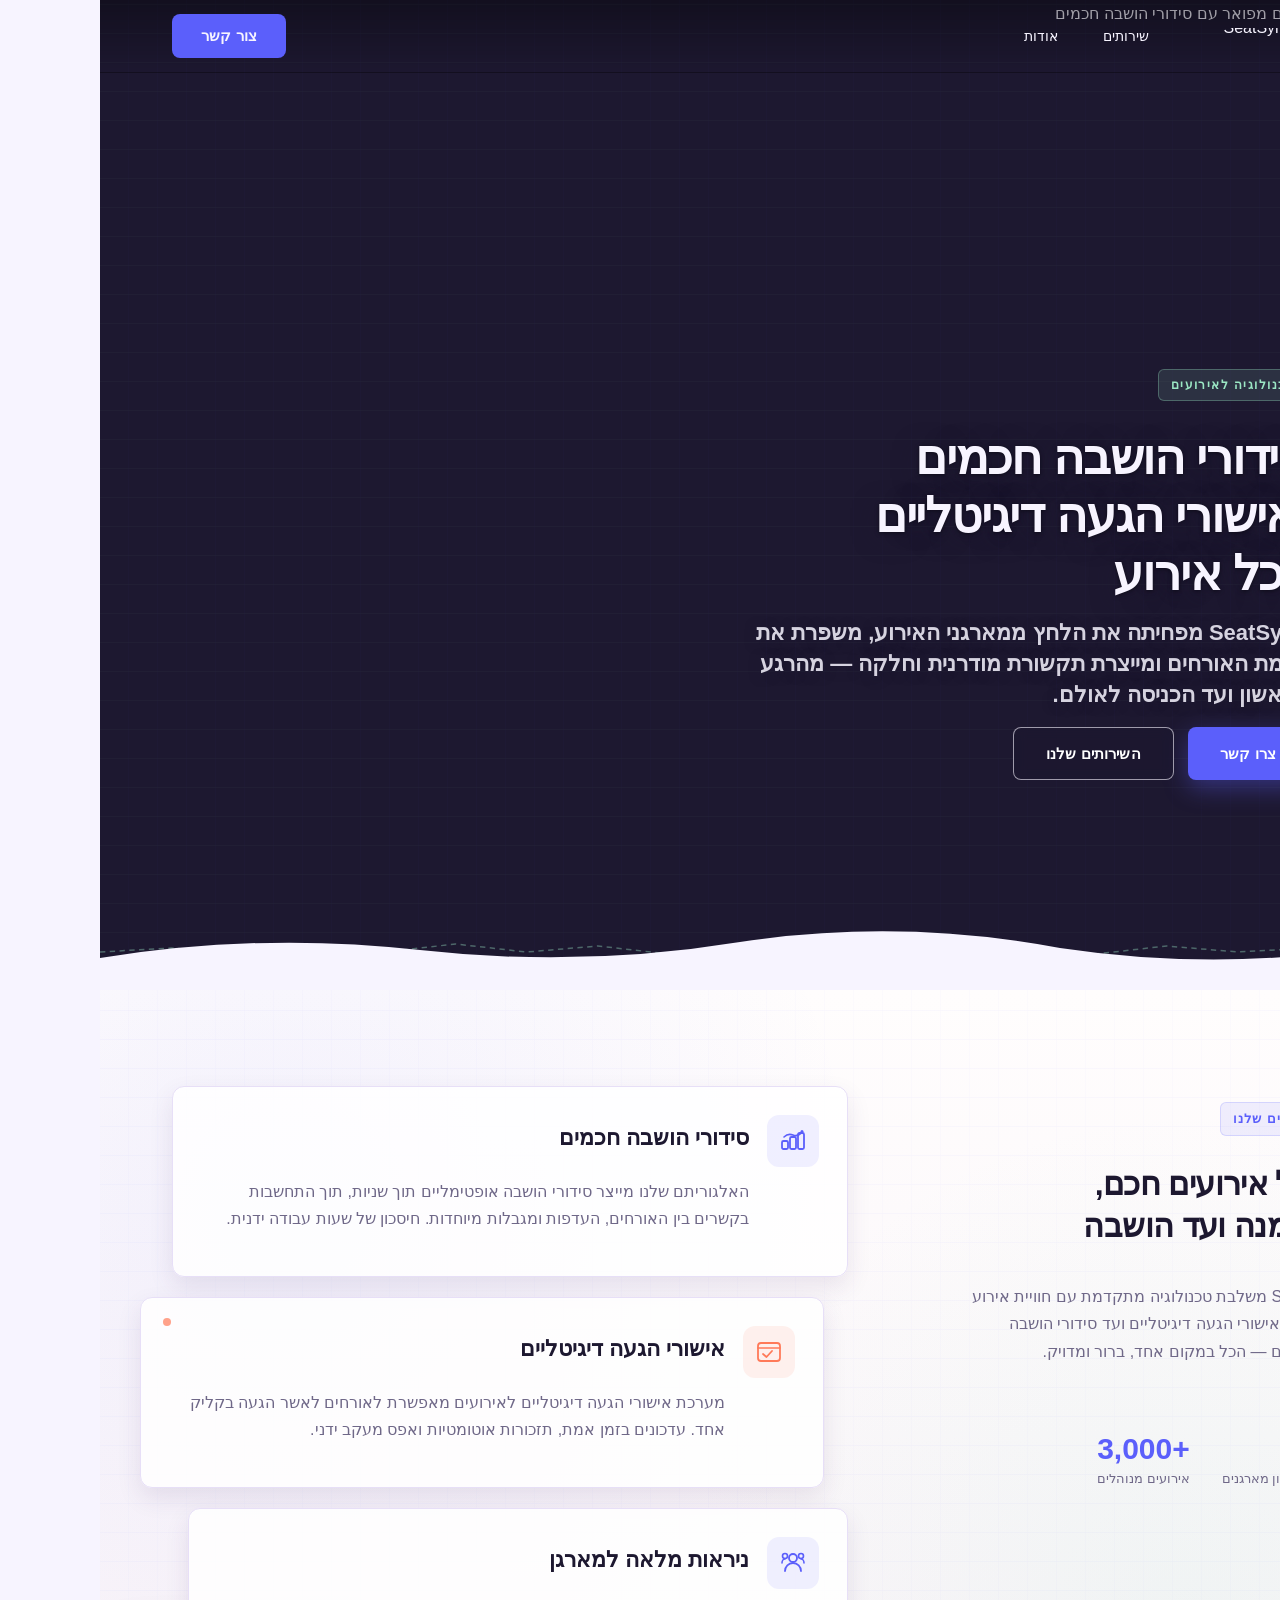
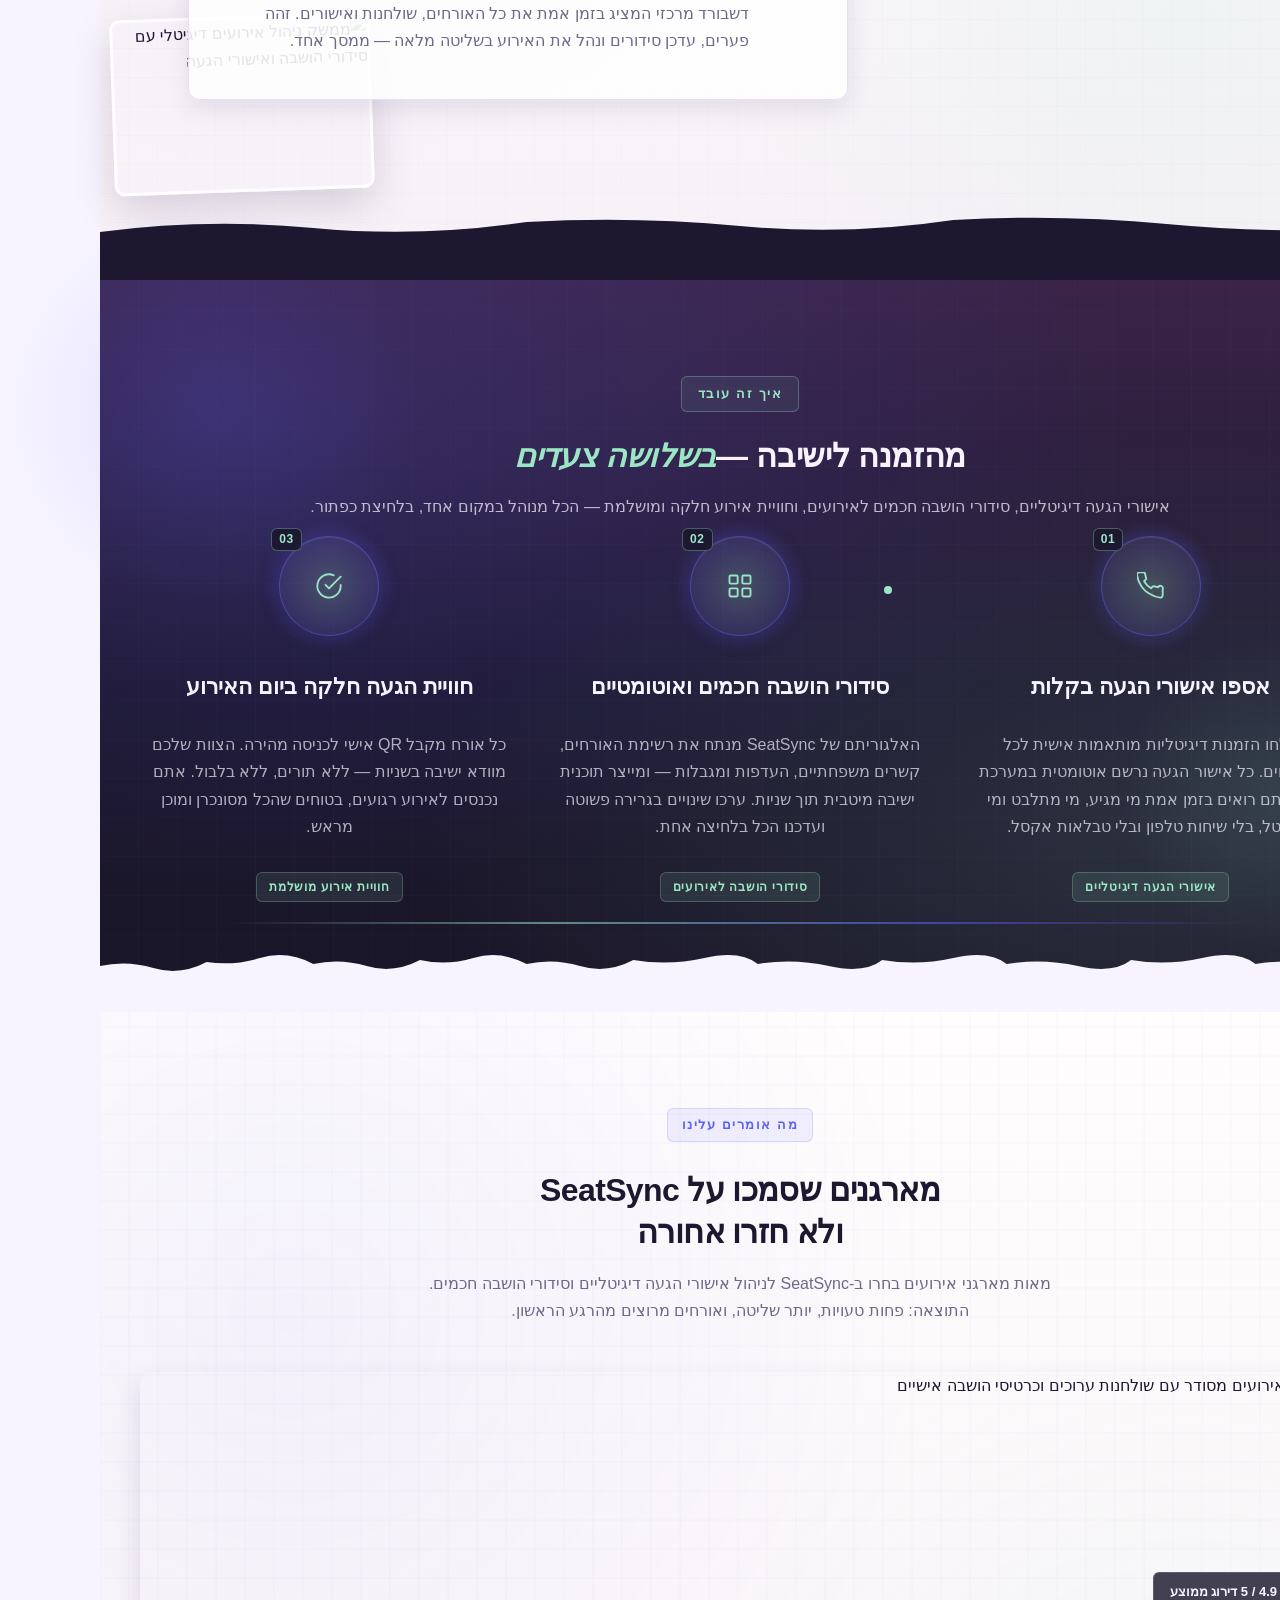
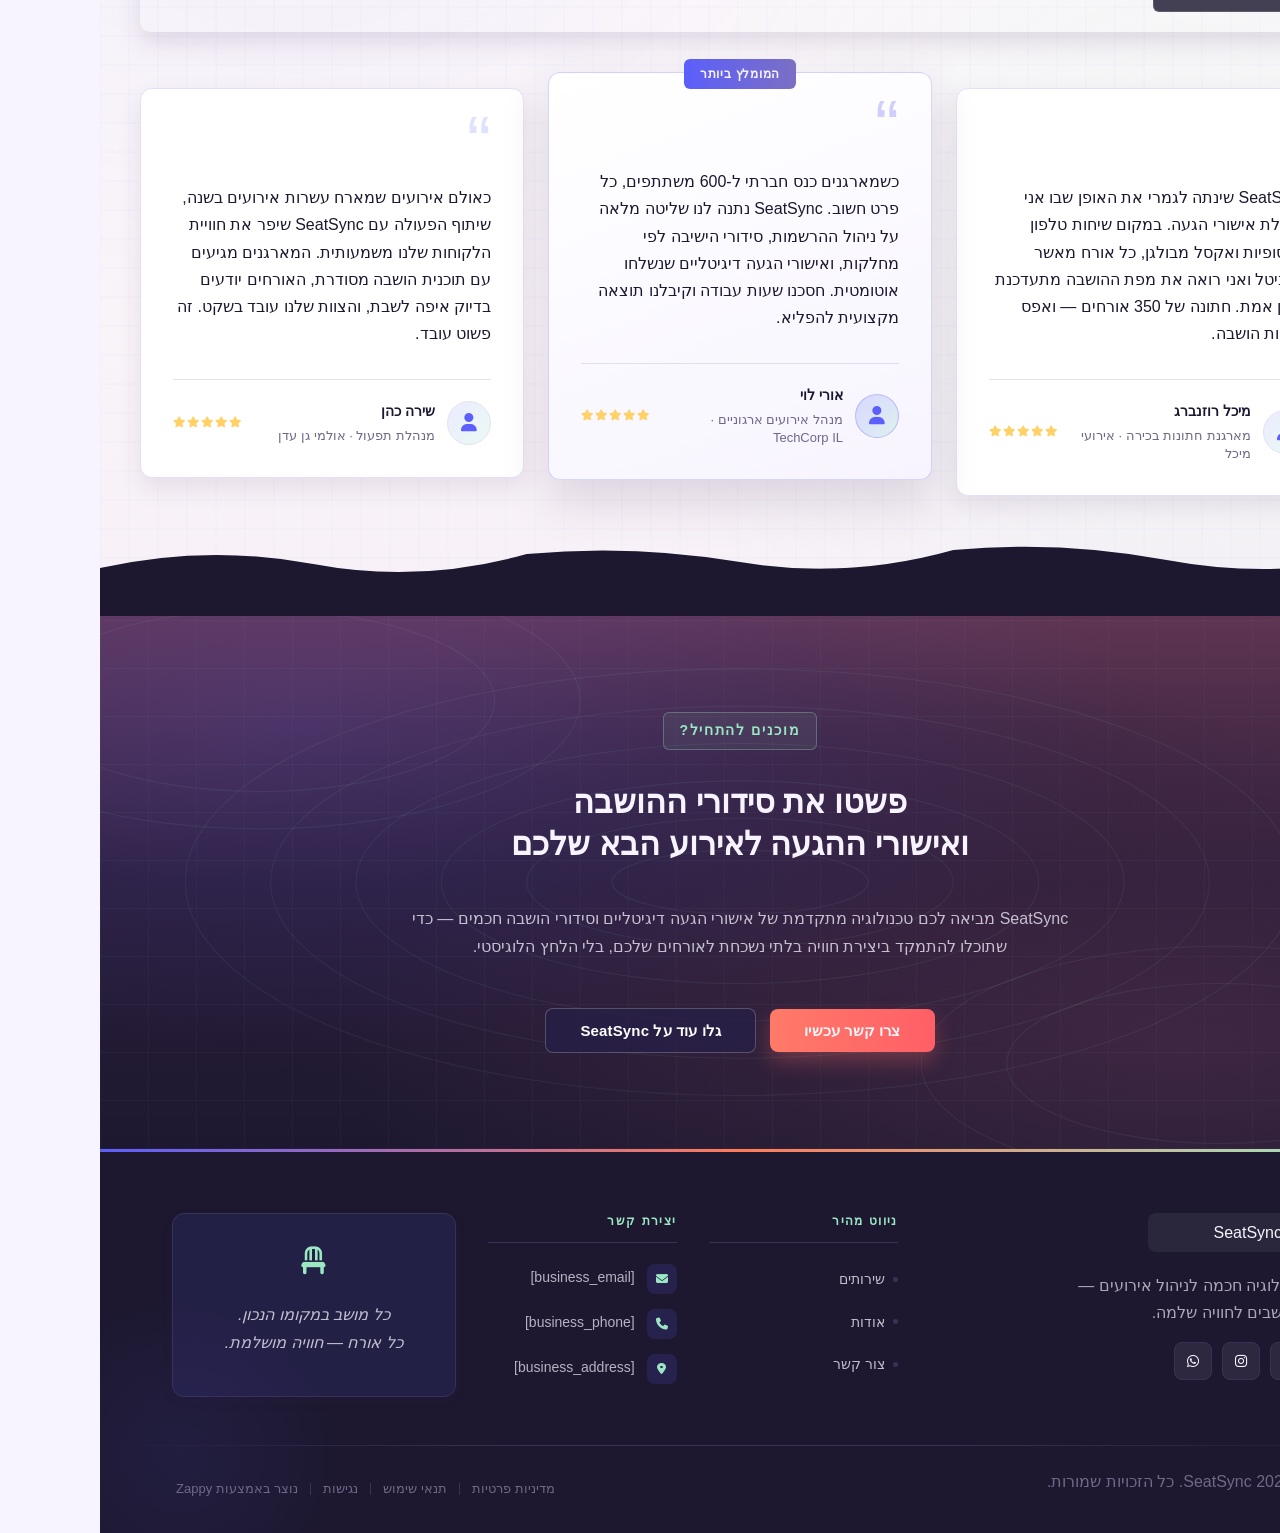
==== commit fb892faa: "Background sync: Progressive GitHub Sync" ====
--- a/public/index.html
+++ b/public/index.html
@@ -1 +1 @@
-<!doctype html><html dir="rtl" lang="he"><head><meta charset="UTF-8"><meta content="width=device-width,initial-scale=1" name="viewport"><meta content="index, follow" name="robots"><title>אישורי הגעה דיגיטליים — SeatSync</title><meta content="SeatSync מחוללת מהפכה בניהול אירועים עם אישורי הגעה דיגיטליים וסידורי הושבה חכמים. פתרון טכנולוגי מתקדם שהופך כל אירוע לחוויה חלקה ומושלמת." name="description"><meta content="אישורי הגעה דיגיטליים, SeatSync, סידורי הושבה לאירועים, ניהול אירועים חכם, טכנולוגיה לאירועים" name="keywords"><link href="/assets/favicon.ico" rel="icon" type="image/x-icon"><link href="/assets/favicon-16x16.png" rel="icon" type="image/png" sizes="16x16"><link href="/assets/favicon-32x32.png" rel="icon" type="image/png" sizes="32x32"><link href="/assets/favicon-48x48.png" rel="icon" type="image/png" sizes="48x48"><link href="/assets/favicon-192x192.png" rel="icon" type="image/png" sizes="192x192"><link href="/assets/favicon-512x512.png" rel="icon" type="image/png" sizes="512x512"><link href="/assets/apple-touch-icon.png" rel="apple-touch-icon"><script>!function(){"use strict";var t="4e54155b-2579-4eb2-89e0-660a23ff3265",e="https://api.zappy5.com/api/analytics/track",a=18e5,n=2592e6,o=!0,i=!0,r=!0;var s=function(){var e="zappy_visitor_"+t,a=null;try{if(a=localStorage.getItem(e)){var o=JSON.parse(a),i=Date.now();if(i-o.created<n)return o.lastSeen=i,localStorage.setItem(e,JSON.stringify(o)),o.id}}catch(t){console.warn("Zappy Analytics: LocalStorage not available")}var r="zv_"+Date.now()+"_"+Math.random().toString(36).substr(2,9);try{localStorage.setItem(e,JSON.stringify({id:r,created:Date.now(),lastSeen:Date.now()}))}catch(t){}return r}(),c=function(){var e="zappy_session_"+t,n=null;try{if(n=sessionStorage.getItem(e)){var o=JSON.parse(n),i=Date.now();if(i-o.timestamp<a)return o.timestamp=i,sessionStorage.setItem(e,JSON.stringify(o)),o.id}}catch(t){console.warn("Zappy Analytics: SessionStorage not available")}var r="zs_"+Date.now()+"_"+Math.random().toString(36).substr(2,9);try{sessionStorage.setItem(e,JSON.stringify({id:r,timestamp:Date.now()}))}catch(t){}return r}();function l(a,n){n=n||{};var o={website_id:t,event_type:a,page_path:window.location.pathname,referrer:document.referrer||"direct",visitor_id:s,session_id:c,metadata:n};if(navigator.sendBeacon){var i=new Blob([JSON.stringify(o)],{type:"application/json"});navigator.sendBeacon(e,i)}else fetch(e,{method:"POST",headers:{"Content-Type":"application/json"},body:JSON.stringify(o),keepalive:!0}).catch(function(t){console.warn("Zappy Analytics: Failed to track event",t)})}o&&l("pageview",{title:document.title,url:window.location.href}),i&&document.addEventListener("click",function(t){var e=t.target;if("BUTTON"===e.tagName||e.closest("button")){var a="BUTTON"===e.tagName?e:e.closest("button");l("click",{element:"button",text:a.textContent.trim().substring(0,100),id:a.id||null,class:a.className||null})}else if("A"===e.tagName||e.closest("a")){var n="A"===e.tagName?e:e.closest("a");l("navigation",{element:"link",text:n.textContent.trim().substring(0,100),href:n.href,external:n.hostname!==window.location.hostname})}},!0),r&&document.addEventListener("submit",function(t){var e=t.target;l("form_submit",{form_id:e.id||null,form_name:e.name||null,form_action:e.action||null,form_method:e.method||"GET"})},!0);var m=Date.now();window.addEventListener("beforeunload",function(){l("page_unload",{time_on_page:Math.floor((Date.now()-m)/1e3),page_path:window.location.pathname})}),window.zappyAnalytics={track:l,getVisitorId:function(){return s},getSessionId:function(){return c}}}()</script><meta content="אישורי הגעה דיגיטליים — SeatSync" property="og:title"><meta content="SeatSync מחוללת מהפכה בניהול אירועים עם אישורי הגעה דיגיטליים וסידורי הושבה חכמים. פתרון טכנולוגי מתקדם שהופך כל אירוע לחוויה חלקה ומושלמת." property="og:description"><meta content="summary_large_image" name="twitter:card"><meta content="אישורי הגעה דיגיטליים — SeatSync" name="twitter:title"><meta content="SeatSync מחוללת מהפכה בניהול אירועים עם אישורי הגעה דיגיטליים וסידורי הושבה חכמים. פתרון טכנולוגי מתקדם שהופך כל אירוע לחוויה חלקה ומושלמת." name="twitter:description"><meta content="website" property="og:type"><meta content="he_IL" property="og:locale"><link href="https://cdnjs.cloudflare.com/ajax/libs/font-awesome/6.4.0/css/all.min.css" rel="stylesheet"><link href="/assets/favicon.ico" rel="icon" type="image/x-icon"><link href="/assets/favicon-16x16.png" rel="icon" type="image/png" sizes="16x16"><link href="/assets/favicon-32x32.png" rel="icon" type="image/png" sizes="32x32"><link href="/assets/favicon-48x48.png" rel="icon" type="image/png" sizes="48x48"><link href="/assets/favicon-192x192.png" rel="icon" type="image/png" sizes="192x192"><link href="/assets/favicon-512x512.png" rel="icon" type="image/png" sizes="512x512"><link href="/assets/apple-touch-icon.png" rel="apple-touch-icon"><link href="https://cdn.jsdelivr.net/npm/vanilla-cookieconsent@3/dist/cookieconsent.css" rel="stylesheet"><script src="https://cdn.jsdelivr.net/npm/vanilla-cookieconsent@3/dist/cookieconsent.umd.js"></script><script src="https://cdn.jsdelivr.net/gh/mickidum/acc_toolbar/acctoolbar/acctoolbar.min.js"></script><link href="/styles.css" rel="stylesheet"><style id="zappy-dropdown-submenu-styles">#navMenu li:has(.sub-menu),.nav-menu li:has(.sub-menu),.navbar li:has(.sub-menu),nav li:has(.sub-menu){position:relative}#navMenu .sub-menu,.nav-menu .sub-menu,.navbar .sub-menu,nav .sub-menu{display:block!important;position:absolute!important;top:100%;left:0;min-width:220px;background:#fff;border-radius:8px;box-shadow:0 8px 25px rgba(0,0,0,.15);padding:8px 0;opacity:0;visibility:hidden;transform:translateY(10px);transition:all .3s ease;z-index:1000;list-style:none;pointer-events:none}#navMenu li:hover>.sub-menu,.nav-menu li:hover>.sub-menu,.navbar li:hover>.sub-menu,nav li:hover>.sub-menu{opacity:1!important;visibility:visible!important;transform:translateY(0)!important;pointer-events:auto!important}.sub-menu li{list-style:none;margin:0;padding:0}.sub-menu a{display:block!important;padding:10px 16px!important;color:var(--text-dark,#333)!important;font-weight:500;text-decoration:none;white-space:nowrap;transition:background-color .2s}.sub-menu .zappy-nav-child>a{padding-left:28px!important;font-size:.9em!important;opacity:.85!important}[dir=rtl] .sub-menu .zappy-nav-child>a,html[lang=ar] .sub-menu .zappy-nav-child>a,html[lang=he] .sub-menu .zappy-nav-child>a{padding-left:10px!important;padding-right:28px!important}.sub-menu .zappy-nav-parent>a{font-weight:600!important}.sub-menu a:hover{background-color:#f5f5f5}[dir=rtl] .nav-menu .sub-menu,[dir=rtl] .navbar .sub-menu,[dir=rtl] nav .sub-menu,html[lang=ar] .nav-menu .sub-menu,html[lang=ar] .navbar .sub-menu,html[lang=ar] nav .sub-menu,html[lang=he] .nav-menu .sub-menu,html[lang=he] .navbar .sub-menu,html[lang=he] nav .sub-menu{left:auto!important;right:0!important}.sub-menu:empty,.sub-menu:not(:has(li)):not(:has(> a)),.sub-menu:not(:has(li:not(.zappy-hidden-menu-item))):not(:has(> a)){display:none!important;opacity:0!important;visibility:hidden!important;pointer-events:none!important}li:has(.menu-group-title):hover>.sub-menu{opacity:1!important;visibility:visible!important;transform:translateY(0)!important;pointer-events:auto!important}#navMenu>li>.menu-group-title,.nav-menu>li>.menu-group-title{display:inline-block;padding:.5rem 1rem;cursor:default;user-select:none}@media (max-width:768px){#navMenu .sub-menu,.nav-menu .sub-menu,.navbar .sub-menu,nav .sub-menu{position:static!important;transform:none!important;box-shadow:none!important;background:0 0!important;max-height:0;overflow:hidden;opacity:0;visibility:hidden;transition:max-height .3s ease,opacity .3s ease;padding:0!important;border-radius:0!important}#navMenu .sub-menu.mobile-expanded,.nav-menu .sub-menu.mobile-expanded,.navbar .sub-menu.mobile-expanded{max-height:none!important;overflow-y:visible!important;opacity:1!important;visibility:visible!important;padding:8px 0 8px 16px!important}[dir=rtl] .sub-menu.mobile-expanded,html[lang=he] .sub-menu.mobile-expanded{padding:8px 16px 8px 0!important}#navMenu li:hover>.sub-menu,.nav-menu li:hover>.sub-menu,.navbar li:hover>.sub-menu,nav li:hover>.sub-menu{opacity:0;visibility:hidden;pointer-events:none}#navMenu li>.sub-menu.mobile-expanded,.nav-menu li>.sub-menu.mobile-expanded,.navbar li>.sub-menu.mobile-expanded,nav li>.sub-menu.mobile-expanded{opacity:1!important;visibility:visible!important;pointer-events:auto!important}#navMenu li:has(.sub-menu),.nav-menu li:has(.sub-menu),.navbar li:has(.sub-menu),nav li:has(.sub-menu){display:flex!important;flex-wrap:wrap!important;align-items:center!important;position:relative!important;min-height:44px!important}#navMenu li:has(.sub-menu)>a,.nav-menu li:has(.sub-menu)>a,.navbar li:has(.sub-menu)>a,nav li:has(.sub-menu)>a{flex:1!important;min-width:0!important}#navMenu li:has(.sub-menu)>.menu-group-title,.nav-menu li:has(.sub-menu)>.menu-group-title,.navbar li:has(.sub-menu)>.menu-group-title,nav li:has(.sub-menu)>.menu-group-title{flex:1!important;min-width:0!important;padding:0!important;line-height:inherit!important}#navMenu li:has(.sub-menu)>.sub-menu,.nav-menu li:has(.sub-menu)>.sub-menu,.navbar li:has(.sub-menu)>.sub-menu,nav li:has(.sub-menu)>.sub-menu{flex-basis:100%!important;width:100%!important}#navMenu li:has(.sub-menu)>a [class*=arrow],#navMenu li:has(.sub-menu)>a [class*=chevron],.nav-menu li:has(.sub-menu)>a .fa-angle-down,.nav-menu li:has(.sub-menu)>a .fa-chevron-down,.nav-menu li:has(.sub-menu)>a [class*=arrow],.nav-menu li:has(.sub-menu)>a [class*=chevron],nav li:has(.sub-menu)>a [class*=arrow],nav li:has(.sub-menu)>a [class*=chevron]{display:none!important;visibility:hidden!important}.mobile-submenu-toggle{display:flex!important;align-items:center!important;justify-content:center!important;width:44px!important;height:auto!important;background:0 0!important;border:none!important;cursor:pointer!important;color:var(--text-light)!important;position:static!important;flex-shrink:0!important;align-self:stretch!important;z-index:2!important;padding:0!important;margin:0!important}.mobile-submenu-toggle::after{content:''!important;width:0!important;height:0!important;border-left:6px solid transparent!important;border-right:6px solid transparent!important;border-top:7px solid currentColor!important;transition:transform .3s ease!important}.mobile-submenu-toggle.expanded::after{transform:rotate(180deg)!important}.sub-menu a{padding:10px 0!important;display:block!important;color:var(--text-light)!important;white-space:normal!important}.sub-menu .zappy-nav-child>a{padding-left:28px!important;font-size:.9em!important;opacity:.85!important}[dir=rtl] .sub-menu .zappy-nav-child>a,html[lang=ar] .sub-menu .zappy-nav-child>a,html[lang=he] .sub-menu .zappy-nav-child>a{padding-left:0!important;padding-right:28px!important}.sub-menu .zappy-nav-parent>a{font-weight:600!important}#navMenu.active,.nav-menu.active{max-width:100vw!important;overflow-x:hidden!important;box-sizing:border-box!important}.navbar .sub-menu li a,.zappy-products-dropdown .sub-menu a,nav.navbar .sub-menu li a{color:var(--text-light)!important}}@media (min-width:769px){.mobile-submenu-toggle{display:none!important}}</style><style id="mobile-lang-menu-deployed-css">@media (max-width:768px){.lang-switcher,.nav-container .lang-switcher,.nav-cta-container .lang-switcher,.nav-ecommerce-icons .lang-switcher,.nav-icons-left .lang-switcher,.navbar .lang-switcher,.navbar .nav-cta-container .lang-switcher{display:none!important}.mobile-lang-menu{width:100%;border-top:1px solid rgba(128,128,128,.2);padding:8px 0 0 0;margin-top:8px}.mobile-lang-toggle{display:flex!important;align-items:center;justify-content:space-between;width:100%;padding:12px 16px;background:0 0;border:none;cursor:pointer;font-size:15px;color:inherit;font-family:inherit}.mobile-lang-toggle::after{content:'';display:inline-block;width:8px;height:8px;border-right:2px solid currentColor;border-bottom:2px solid currentColor;transform:rotate(45deg);transition:transform .3s ease;margin-left:8px}.mobile-lang-toggle.expanded::after{transform:rotate(-135deg)}.mobile-lang-options{max-height:0;overflow:hidden;transition:max-height .3s ease}.mobile-lang-options.expanded{max-height:300px}.mobile-lang-option{display:flex!important;align-items:center;gap:10px;padding:10px 24px;text-decoration:none;color:inherit;font-size:14px;font-family:inherit}.mobile-lang-option:hover{background:rgba(128,128,128,.1)}.mobile-lang-option.active{font-weight:600;opacity:.7;pointer-events:none}.mobile-lang-option img{width:20px;height:20px;border-radius:50%}}@media (min-width:769px){.mobile-lang-menu{display:none!important}}</style><style id="zappy-widget-visibility">#mic-access-tool-box,#mic-access-tool-general-button,#mic-init-access-tool #mic-access-tool-box,#mic-init-access-tool #mic-access-tool-general-button,#mic-init-access-tool .mic-access-tool-general-button,._access-icon,._access-menu,.mic-access-tool-box,.mic-access-tool-general-button,div[id*=mic-access-tool-box]{display:none!important;visibility:hidden!important;opacity:0!important;pointer-events:none!important}</style></head><body><nav class="navbar" dir="rtl"><button aria-label="Menu" class="mobile-toggle" id="mobileToggle"><svg viewBox="0 0 24 24" height="24" width="24" fill="none" class="hamburger-icon"><path d="M3 12h18M3 6h18M3 18h18" stroke="currentColor" stroke-linecap="round" stroke-width="2"></path></svg><svg viewBox="0 0 24 24" height="24" width="24" fill="none" class="close-icon" style="display:none"><path d="M18 6L6 18M6 6l12 12" stroke="currentColor" stroke-linecap="round" stroke-width="2"></path></svg></button><button aria-label="Call" class="phone-header-btn" data-phone=""><svg viewBox="0 0 24 24" height="20" width="20" fill="currentColor"><path d="M22 16.92v3a2 2 0 0 1-2.18 2 19.79 19.79 0 0 1-8.63-3.07 19.5 19.5 0 0 1-6-6 19.79 19.79 0 0 1-3.07-8.67A2 2 0 0 1 4.11 2h3a2 2 0 0 1 2 1.72 12.84 12.84 0 0 0 .7 2.81 2 2 0 0 1-.45 2.11L8.09 9.91a16 16 0 0 0 6 6l1.27-1.27a2 2 0 0 1 2.11-.45 12.84 12.84 0 0 0 2.81.7A2 2 0 0 1 22 16.92z"></path></svg></button><div class="nav-container"><div class="nav-right-group"><div class="nav-brand"><a href="/" class="logo-link"><img alt="SeatSync" src="/assets/business-logo.webp" class="logo"></a></div><ul class="nav-menu" id="navMenu"><li><a href="/services">שירותים</a></li><li><a href="/about">אודות</a></li></ul></div><div class="nav-cta-container"><a href="/contact" class="nav-cta-btn">צור קשר</a></div></div></nav><script>window.addEventListener("load",function(){const e=document.querySelector(".navbar, nav, header");if(!e)return void console.log("[Navbar] Navbar element not found");let t=document.getElementById("mobileToggle")||document.querySelector(".mobile-toggle")||document.querySelector(".hamburger")||document.querySelector(".hamburger-menu")||document.querySelector(".menu-toggle")||document.querySelector(".burger-menu")||document.querySelector('[aria-label="Menu"]')||document.querySelector('[aria-label="תפריט"]');const o=document.querySelector(".phone-header-btn"),n=window.getComputedStyle(e);let r=n.backgroundColor;if(console.log("[Navbar] Initial navbar background:",r),"transparent"===r||"rgba(0, 0, 0, 0)"===r||r.startsWith("rgba")&&r.includes(", 0)")){const e=n.backgroundImage;if(e&&"none"!==e)console.log("[Navbar] Navbar has background image/gradient, using dark text"),r="rgb(240, 240, 240)";else{const e=window.getComputedStyle(document.body).backgroundColor;console.log("[Navbar] Navbar transparent, using body background:",e),r=e}}const i=r.match(/\d+/g);if(i&&i.length>=3){const e=(.299*parseInt(i[0])+.587*parseInt(i[1])+.114*parseInt(i[2]))/255;console.log("[Navbar] Mobile button colors preserved from Claude CSS (luminance:",e.toFixed(2)+")");const n=document.createElement("style");n.id="zappy-mobile-nav-fix";document.documentElement.lang;document.documentElement.dir,n.textContent='\n        /* Hide mobile buttons on desktop, show only on mobile */\n        @media (min-width: 769px) {\n          .mobile-toggle,\n          .phone-header-btn {\n            display: none !important;\n          }\n        }\n        \n        /* Show and position mobile buttons correctly on mobile */\n        @media (max-width: 768px) {\n          .mobile-toggle,\n          .phone-header-btn {\n            position: absolute !important;\n            top: 50% !important;\n            transform: translateY(-50%) !important;\n            z-index: 1001 !important;\n            display: flex !important;\n            align-items: center !important;\n            justify-content: center !important;\n            width: 36px !important;\n            height: 36px !important;\n            border-radius: 50% !important;\n            border: none !important;\n            cursor: pointer !important;\n            padding: 6px !important;\n            background: none !important;\n            color: var(--nav-text, var(--text-light)) !important;\n          }\n          \n          /* LTR positioning (default): hamburger LEFT, phone RIGHT */\n          html:not([dir="rtl"]):not([lang="he"]):not([lang="ar"]) .mobile-toggle,\n          html[dir="ltr"] .mobile-toggle {\n            left: 12px !important;\n            right: auto !important;\n          }\n          html:not([dir="rtl"]):not([lang="he"]):not([lang="ar"]) .phone-header-btn,\n          html[dir="ltr"] .phone-header-btn {\n            right: 12px !important;\n            left: auto !important;\n          }\n          \n          /* RTL positioning: hamburger RIGHT, phone LEFT */\n          html[dir="rtl"] .mobile-toggle,\n          html[lang="he"] .mobile-toggle,\n          html[lang="ar"] .mobile-toggle {\n            right: 12px !important;\n            left: auto !important;\n          }\n          html[dir="rtl"] .phone-header-btn,\n          html[lang="he"] .phone-header-btn,\n          html[lang="ar"] .phone-header-btn {\n            left: 12px !important;\n            right: auto !important;\n          }\n          \n          /* CRITICAL: Ensure nav-container has min-height on mobile */\n          /* All children are positioned absolutely/fixed on mobile, so height:auto collapses to 0 */\n          .nav-container {\n            min-height: 70px !important;\n            position: relative !important;\n          }\n          \n          /* Ensure SVG icons are properly sized and inherit color */\n          .mobile-toggle svg,\n          .phone-header-btn svg {\n            width: 24px !important;\n            height: 24px !important;\n            /* Don\'t force display - let JavaScript control hamburger/close toggle */\n          }\n          \n          /* Reset nav-cta-container on mobile - remove desktop box-shadow/padding */\n          /* that creates a visible ghost box when CTA button is hidden */\n          .nav-cta-container {\n            box-shadow: none !important;\n            padding: 0 !important;\n          }\n          \n          /* Hide nav-cta-container entirely on mobile when there\'s no lang-switcher */\n          /* (only the CTA button is inside, and it\'s hidden on mobile) */\n          .nav-cta-container:not(:has(.lang-switcher)) {\n            display: none !important;\n          }\n          \n          /* CRITICAL: Prevent hero image fade gradient from bleeding over headline text */\n          /* The .image-fade-gradient has bottom: -30px (extends below parent) */\n          /* On mobile stacked layout, this overlaps the h1 text below the image */\n          .hero-image-column {\n            overflow: hidden !important;\n          }\n          .image-fade-gradient {\n            bottom: 0 !important;\n          }\n          \n          /* Hide desktop language switcher on mobile - hamburger menu handles it */\n          /* High specificity to override stored CSS */\n          .lang-switcher,\n          .nav-cta-container .lang-switcher,\n          .nav-container .lang-switcher,\n          .navbar .lang-switcher,\n          .navbar .nav-cta-container .lang-switcher {\n            display: none !important;\n          }\n        }\n      ';const r=document.getElementById("zappy-mobile-nav-fix");r&&r.remove(),document.head.appendChild(n),console.log("[Navbar] Critical CSS injected for mobile nav positioning");const l=window.innerWidth<=768;if(t){const e=t.querySelector(".hamburger-icon"),o=t.querySelector(".close-icon");e&&(e.style.setProperty("width","24px","important"),e.style.setProperty("height","24px","important"),e.style.setProperty("display","block","important")),o&&(o.style.setProperty("width","24px","important"),o.style.setProperty("height","24px","important"),o.style.setProperty("display","none","important")),l?(t.style.setProperty("position","absolute","important"),t.style.setProperty("top","50%","important"),t.style.setProperty("transform","translateY(-50%)","important"),t.style.setProperty("z-index","1001","important"),t.style.removeProperty("left"),t.style.removeProperty("right"),console.log("[Navbar] Mobile toggle positioning applied (mobile viewport)")):(t.style.removeProperty("position"),t.style.removeProperty("top"),t.style.removeProperty("transform"),t.style.removeProperty("z-index"),t.style.removeProperty("left"),t.style.removeProperty("right"),console.log("[Navbar] Desktop viewport - cleared mobile toggle inline positioning"))}if(o){const e=o.querySelector("svg");e&&(e.style.width="24px",e.style.height="24px",e.setAttribute("width","24"),e.setAttribute("height","24")),l?(o.style.setProperty("position","absolute","important"),o.style.setProperty("top","50%","important"),o.style.setProperty("transform","translateY(-50%)","important"),o.style.setProperty("z-index","1001","important"),o.style.removeProperty("left"),o.style.removeProperty("right"),console.log("[Navbar] Phone button positioning applied (mobile viewport)")):(o.style.removeProperty("position"),o.style.removeProperty("top"),o.style.removeProperty("transform"),o.style.removeProperty("z-index"),o.style.removeProperty("left"),o.style.removeProperty("right"),console.log("[Navbar] Desktop viewport - cleared phone button inline positioning"))}}else console.log("[Navbar] Could not parse background color:",r);t=document.getElementById("mobileToggle")||document.querySelector(".mobile-toggle")||document.querySelector(".hamburger")||document.querySelector(".hamburger-menu")||document.querySelector(".menu-toggle")||document.querySelector(".burger-menu")||document.querySelector('[aria-label="Menu"]')||document.querySelector('[aria-label="תפריט"]');const l=document.getElementById("navMenu")||document.querySelector(".nav-menu")||document.querySelector(".nav-links")||document.querySelector("nav ul:not(.submenu)");if(!t||!l)return void console.log("[Navbar] Mobile toggle or menu not found:",{toggle:!!t,menu:!!l});l.id||(l.id="navMenu"),console.log("[Navbar] Initializing mobile menu...");const a=t.cloneNode(!0);t.parentNode.replaceChild(a,t),a.addEventListener("click",function(e){e.preventDefault(),e.stopPropagation();const t=this.querySelector(".hamburger-icon"),o=this.querySelector(".close-icon");l.classList.contains("active")?(l.classList.remove("active"),t&&t.style.setProperty("display","block","important"),o&&o.style.setProperty("display","none","important"),document.body.style.overflow="",console.log("[Navbar] Menu closed")):(l.classList.add("active"),t&&t.style.setProperty("display","none","important"),o&&o.style.setProperty("display","block","important"),document.body.style.overflow="hidden",console.log("[Navbar] Menu opened"))}),l.querySelectorAll("a").forEach(function(e){e.addEventListener("click",function(){if("#"===this.getAttribute("href"))return;const e=a.querySelector(".hamburger-icon"),t=a.querySelector(".close-icon");l.classList.remove("active"),e&&e.style.setProperty("display","block","important"),t&&t.style.setProperty("display","none","important"),document.body.style.overflow="",console.log("[Navbar] Menu closed (link clicked)")})});var s=l.querySelectorAll(".dropdown-toggle");s.forEach(function(e){e.addEventListener("click",function(e){e.preventDefault(),e.stopPropagation();var t=this.closest(".nav-dropdown");t&&(t.parentNode.querySelectorAll(".nav-dropdown.open").forEach(function(e){e!==t&&e.classList.remove("open")}),t.classList.toggle("open"),console.log("[Navbar] Dropdown toggled:",t.classList.contains("open")?"open":"closed"))})}),document.addEventListener("click",function(e){e.target.closest(".nav-dropdown")||document.querySelectorAll(".nav-dropdown.open").forEach(function(e){e.classList.remove("open")})}),console.log("[Navbar] Dropdown handlers initialized for "+s.length+" dropdowns"),o&&o.addEventListener("click",function(){const e=document.querySelectorAll('a[href^="tel:"]'),t=e.length>0?e[0].getAttribute("href").replace("tel:",""):"[business_phone]";window.location.href="tel:"+t,console.log("[Navbar] Phone button clicked")}),console.log("[Navbar] Mobile menu initialized successfully");const p=function(){const e=document.querySelector(".whatsapp-float");e&&(window.innerWidth>=769?(e.style.setProperty("display","none","important"),e.style.setProperty("visibility","hidden","important"),e.style.setProperty("opacity","0","important"),e.style.setProperty("pointer-events","none","important"),console.log("[WhatsApp] Button hidden on desktop")):(e.style.removeProperty("display"),e.style.removeProperty("visibility"),e.style.removeProperty("opacity"),e.style.removeProperty("pointer-events"),console.log("[WhatsApp] Button visible on mobile")))};let c;p(),window.addEventListener("resize",function(){clearTimeout(c),c=setTimeout(p,100)})})</script><main><section class="index-hero-section" data-layout-spec="בית-hero" dir="rtl" data-hero-type="fullscreen-scrim"><div class="index-hero-bg"><img alt="אולם אירועים מפואר עם סידורי הושבה חכמים" src="/assets/site-index-hero-image-1.webp" class="index-hero-img" data-context="Cinematic dusk-toned event hall photographed from a slightly elevated perspective showing elegant round tables with white linens, floral centerpieces, soft lilac and peach ambient lighting, subtle topographic seating-chart lines blended into the scene, premium editorial atmosphere with calm negative space, blue and peach color grading, luxury wedding or gala event environment" data-placeholder="index-hero-image-1" height="900" width="1400" data-hero-bg="true"></div><div class="index-hero-scrim" aria-hidden="true"></div><div class="index-hero-topo" aria-hidden="true"></div><div class="index-hero-content-wrap"><div class="index-hero-content"><span class="index-hero-label">טכנולוגיה לאירועים</span><h1 class="index-hero-h1">סידורי הושבה חכמים<br>ואישורי הגעה דיגיטליים<br>לכל אירוע</h1><h3 class="index-hero-subtitle">SeatSync מפחיתה את הלחץ ממארגני האירוע, משפרת את זרימת האורחים ומייצרת תקשורת מודרנית וחלקה — מהרגע הראשון ועד הכניסה לאולם.</h3><div class="index-hero-ctas"><a href="/contact" class="index-hero-btn-primary">צרו קשר</a><a href="/services" class="index-hero-btn-secondary">השירותים שלנו</a></div></div></div><div class="index-hero-divider-wrapper"><svg viewBox="0 0 1440 90" xmlns="http://www.w3.org/2000/svg" aria-hidden="true" data-no-icon-edit="true" preserveAspectRatio="none"><polyline points="0,52 80,48 160,54 240,46 320,52 400,44 480,52 560,46 640,54 720,48 800,54 880,46 960,52 1040,48 1120,54 1200,46 1280,52 1360,48 1440,52" fill="none" stroke="rgba(155,231,196,0.38)" stroke-dasharray="6 5" stroke-width="1.5"></polyline><path d="M0,90 L0,58 Q180,32 360,50 Q540,68 720,42 Q900,18 1080,48 Q1260,72 1440,46 L1440,90 Z" fill="#F7F4FF"></path></svg></div></section><section class="index-features-section" data-layout-spec="בית-features" dir="rtl"><div class="index-features-texture" aria-hidden="true"></div><div class="index-features-container"><div class="index-features-grid"><div class="index-features-intro"><span class="index-features-label">הפיצ׳רים שלנו</span><h2 class="index-features-heading">ניהול אירועים חכם,<br>מהזמנה ועד הושבה</h2><p class="index-features-desc">SeatSync משלבת טכנולוגיה מתקדמת עם חוויית אירוע חלקה. מאישורי הגעה דיגיטליים ועד סידורי הושבה אוטומטיים — הכל במקום אחד, ברור ומדויק.</p><div class="index-features-accent-line" aria-hidden="true"></div><div class="index-features-stats"><div class="index-features-stat"><strong>98%</strong><span>שביעות רצון מארגנים</span></div><div class="index-features-stat"><strong>+3,000</strong><span>אירועים מנוהלים</span></div></div></div><div class="index-features-cards-col"><article class="index-features-card index-features-card--1"><div class="index-features-card-icon"><svg viewBox="0 0 28 28" xmlns="http://www.w3.org/2000/svg" aria-hidden="true" height="28" width="28" data-element-type="icon" data-icon-type="svg" fill="none"><rect height="8" rx="1.5" width="6" x="3" y="14" stroke="currentColor" stroke-width="1.8"></rect><rect height="12" rx="1.5" width="6" x="11" y="10" stroke="currentColor" stroke-width="1.8"></rect><rect height="16" rx="1.5" width="6" x="19" y="6" stroke="currentColor" stroke-width="1.8"></rect><path d="M5 10 Q9 6 14 8 Q19 10 23 5" stroke="currentColor" stroke-linecap="round" stroke-width="1.6" fill="none"></path><circle cx="23" cy="4.5" r="1.5" fill="currentColor"></circle></svg></div><div class="index-features-card-content"><h3>סידורי הושבה חכמים</h3><p>האלגוריתם שלנו מייצר סידורי הושבה אופטימליים תוך שניות, תוך התחשבות בקשרים בין האורחים, העדפות ומגבלות מיוחדות. חיסכון של שעות עבודה ידנית.</p></div></article><article class="index-features-card index-features-card--2"><div class="index-features-card-icon index-features-card-icon--coral"><svg viewBox="0 0 28 28" xmlns="http://www.w3.org/2000/svg" aria-hidden="true" height="28" width="28" data-element-type="icon" data-icon-type="svg" fill="none"><rect height="18" rx="3" width="22" x="3" y="5" stroke="currentColor" stroke-width="1.8"></rect><path d="M3 10h22" stroke="currentColor" stroke-linecap="round" stroke-width="1.6"></path><path d="M8 16l3.5 3 5.5-6" stroke="currentColor" stroke-linecap="round" stroke-width="1.8" stroke-linejoin="round"></path></svg></div><div class="index-features-card-content"><h3>אישורי הגעה דיגיטליים</h3><p>מערכת אישורי הגעה דיגיטליים לאירועים מאפשרת לאורחים לאשר הגעה בקליק אחד. עדכונים בזמן אמת, תזכורות אוטומטיות ואפס מעקב ידני.</p></div></article><article class="index-features-card index-features-card--3"><div class="index-features-card-icon"><svg viewBox="0 0 28 28" xmlns="http://www.w3.org/2000/svg" aria-hidden="true" height="28" width="28" data-element-type="icon" data-icon-type="svg" fill="none"><circle cx="14" cy="9" r="4" stroke="currentColor" stroke-width="1.8"></circle><path d="M6 22c0-4.418 3.582-8 8-8s8 3.582 8 8" stroke="currentColor" stroke-linecap="round" stroke-width="1.8"></path><circle cx="22" cy="7" r="2.5" stroke="currentColor" stroke-width="1.6"></circle><path d="M25 14c0-2.2-1.3-4-3-4" stroke="currentColor" stroke-linecap="round" stroke-width="1.6"></path><circle cx="6" cy="7" r="2.5" stroke="currentColor" stroke-width="1.6"></circle><path d="M3 14c0-2.2 1.3-4 3-4" stroke="currentColor" stroke-linecap="round" stroke-width="1.6"></path></svg></div><div class="index-features-card-content"><h3>ניראות מלאה למארגן</h3><p>דשבורד מרכזי המציג בזמן אמת את כל האורחים, שולחנות ואישורים. זהה פערים, עדכן סידורים ונהל את האירוע בשליטה מלאה — ממסך אחד.</p></div></article><div class="index-features-image-tile" aria-hidden="false"><img alt="ממשק ניהול אירועים דיגיטלי עם סידורי הושבה ואישורי הגעה" src="/assets/site-index-features-image-1.webp" data-context="A sleek digital event management interface showing a seating chart layout with color-coded table assignments, guest names, and RSVP status indicators. Modern UI design with purple and lavender tones, displayed on a tablet or laptop screen in a warm event venue setting." data-placeholder="index-features-image-1" height="400" width="600"></div></div></div></div><div class="index-features-divider-wrapper"><svg viewBox="0 0 1440 90" xmlns="http://www.w3.org/2000/svg" aria-hidden="true" data-no-icon-edit="true" preserveAspectRatio="none"><path d="M0,90 L0,42 Q120,28 240,38 T480,32 Q600,26 720,36 T960,30 Q1080,24 1200,34 T1440,38 L1440,90 Z" fill="#1D1830"></path></svg></div></section><section class="index-process-section" data-layout-spec="בית-process" dir="rtl"><div class="index-process-section__texture" aria-hidden="true"></div><div class="index-process-section__glow index-process-section__glow--1" aria-hidden="true"></div><div class="index-process-section__glow index-process-section__glow--2" aria-hidden="true"></div><div class="index-process-section__container"><header class="index-process-section__header"><span class="index-process-section__eyebrow">איך זה עובד</span><h2 class="index-process-section__title">מהזמנה לישיבה —<em>בשלושה צעדים</em></h2><p class="index-process-section__subtitle">אישורי הגעה דיגיטליים, סידורי הושבה חכמים לאירועים, וחוויית אירוע חלקה ומושלמת — הכל מנוהל במקום אחד, בלחיצת כפתור.</p></header><div class="index-process-section__journey"><div class="index-process-section__connector" aria-hidden="true"><svg viewBox="0 0 900 4" xmlns="http://www.w3.org/2000/svg" aria-hidden="true" data-no-icon-edit="true" preserveAspectRatio="none"><line stroke="url(#connectorGrad)" stroke-dasharray="6 4" stroke-width="1.5" x1="0" x2="900" y1="2" y2="2"></line><defs><linearGradient id="connectorGrad" x1="0%" x2="100%" y1="0%" y2="0%"><stop offset="0%" stop-color="#9BE7C4" stop-opacity="0.15"></stop><stop offset="30%" stop-color="#5B5FFB" stop-opacity="0.7"></stop><stop offset="70%" stop-color="#9BE7C4" stop-opacity="0.7"></stop><stop offset="100%" stop-color="#5B5FFB" stop-opacity="0.15"></stop></linearGradient></defs></svg><div class="index-process-section__pulse-dot" aria-hidden="true"></div></div><article class="index-process-section__step"><div class="index-process-section__step-marker"><div class="index-process-section__step-glow" aria-hidden="true"></div><div class="index-process-section__step-number">01</div><div class="index-process-section__step-icon"><svg viewBox="0 0 24 24" xmlns="http://www.w3.org/2000/svg" height="28" width="28" data-element-type="icon" data-icon-type="svg" fill="none" stroke="currentColor" stroke-linecap="round" stroke-linejoin="round" stroke-width="1.6"><path d="M22 16.92v3a2 2 0 01-2.18 2 19.79 19.79 0 01-8.63-3.07A19.5 19.5 0 013.07 11a19.79 19.79 0 01-3.07-8.67A2 2 0 012 .18h3a2 2 0 012 1.72 12.84 12.84 0 00.7 2.81 2 2 0 01-.45 2.11L6.09 7.91a16 16 0 006 6l1.09-1.09a2 2 0 012.11-.45 12.84 12.84 0 002.81.7A2 2 0 0122 14.92z"></path></svg></div></div><div class="index-process-section__step-content"><h3 class="index-process-section__step-title">אספו אישורי הגעה בקלות</h3><p class="index-process-section__step-text">שלחו הזמנות דיגיטליות מותאמות אישית לכל האורחים. כל אישור הגעה נרשם אוטומטית במערכת — אתם רואים בזמן אמת מי מגיע, מי מתלבט ומי ביטל, בלי שיחות טלפון ובלי טבלאות אקסל.</p><div class="index-process-section__step-badge">אישורי הגעה דיגיטליים</div></div></article><article class="index-process-section__step"><div class="index-process-section__step-marker"><div class="index-process-section__step-glow" aria-hidden="true"></div><div class="index-process-section__step-number">02</div><div class="index-process-section__step-icon"><svg viewBox="0 0 24 24" xmlns="http://www.w3.org/2000/svg" height="28" width="28" data-element-type="icon" data-icon-type="svg" fill="none" stroke="currentColor" stroke-linecap="round" stroke-linejoin="round" stroke-width="1.6"><rect height="7" rx="1" width="7" x="3" y="3"></rect><rect height="7" rx="1" width="7" x="14" y="3"></rect><rect height="7" rx="1" width="7" x="3" y="14"></rect><rect height="7" rx="1" width="7" x="14" y="14"></rect></svg></div></div><div class="index-process-section__step-content"><h3 class="index-process-section__step-title">סידורי הושבה חכמים ואוטומטיים</h3><p class="index-process-section__step-text">האלגוריתם של SeatSync מנתח את רשימת האורחים, קשרים משפחתיים, העדפות ומגבלות — ומייצר תוכנית ישיבה מיטבית תוך שניות. ערכו שינויים בגרירה פשוטה ועדכנו הכל בלחיצה אחת.</p><div class="index-process-section__step-badge">סידורי הושבה לאירועים</div></div></article><article class="index-process-section__step"><div class="index-process-section__step-marker"><div class="index-process-section__step-glow" aria-hidden="true"></div><div class="index-process-section__step-number">03</div><div class="index-process-section__step-icon"><svg viewBox="0 0 24 24" xmlns="http://www.w3.org/2000/svg" height="28" width="28" data-element-type="icon" data-icon-type="svg" fill="none" stroke="currentColor" stroke-linecap="round" stroke-linejoin="round" stroke-width="1.6"><path d="M22 11.08V12a10 10 0 11-5.93-9.14"></path><polyline points="22 4 12 14.01 9 11.01"></polyline></svg></div></div><div class="index-process-section__step-content"><h3 class="index-process-section__step-title">חוויית הגעה חלקה ביום האירוע</h3><p class="index-process-section__step-text">כל אורח מקבל QR אישי לכניסה מהירה. הצוות שלכם מוודא ישיבה בשניות — ללא תורים, ללא בלבול. אתם נכנסים לאירוע רגועים, בטוחים שהכל מסונכרן ומוכן מראש.</p><div class="index-process-section__step-badge">חוויית אירוע מושלמת</div></div></article></div></div><div class="index-process-section__divider-wrapper" aria-hidden="true"><div class="index-process-section__mint-line" aria-hidden="true"></div><svg viewBox="0 0 1440 90" xmlns="http://www.w3.org/2000/svg" aria-hidden="true" data-no-icon-edit="true" preserveAspectRatio="none"><defs><linearGradient id="tornGrad" x1="0%" x2="0%" y1="0%" y2="100%"><stop offset="0%" stop-color="#F7F4FF" stop-opacity="0"></stop><stop offset="100%" stop-color="#F7F4FF" stop-opacity="1"></stop></linearGradient></defs><path d="M0,90 L0,44 Q30,38 60,46 T120,40 Q150,44 180,36 T240,42 Q270,36 300,44 T360,38 Q390,44 420,36 T480,42 Q510,36 540,44 T600,38 Q640,44 680,36 T740,42 Q780,36 820,44 T880,38 Q920,44 960,36 T1020,42 Q1060,36 1100,44 T1160,38 Q1200,44 1240,36 T1300,42 Q1340,36 1380,44 L1440,40 L1440,90 Z" fill="var(--bg-light)"></path></svg></div></section><section class="index-testimonials-section" data-layout-spec="בית-testimonials" dir="rtl"><div class="index-testimonials-section__texture" aria-hidden="true"></div><div class="index-testimonials-section__container"><div class="index-testimonials-section__intro"><span class="index-testimonials-section__label">מה אומרים עלינו</span><h2 class="index-testimonials-section__title">מארגנים שסמכו על SeatSync<br>ולא חזרו אחורה</h2><p class="index-testimonials-section__trust">מאות מארגני אירועים בחרו ב-SeatSync לניהול אישורי הגעה דיגיטליים וסידורי הושבה חכמים. התוצאה: פחות טעויות, יותר שליטה, ואורחים מרוצים מהרגע הראשון.</p></div><div class="index-testimonials-section__image-strip"><figure class="index-testimonials-section__image-figure"><img alt="אולם אירועים מסודר עם שולחנות ערוכים וכרטיסי הושבה אישיים" src="/assets/site-index-testimonials-image-1.webp" class="index-testimonials-section__image" data-context="A beautifully arranged event hall with elegant round tables, white tablecloths, floral centerpieces, soft warm lighting, and name cards at each seat — suggesting a premium wedding or corporate gala managed by smart seating technology. Cinematic, editorial feel." data-placeholder="index-testimonials-image-1" height="280" width="900"><div class="index-testimonials-section__image-badge"><i class="fa-solid fa-star" aria-hidden="true"></i><span>4.9 / 5 דירוג ממוצע</span></div></figure></div><div class="index-testimonials-section__grid"><article class="index-testimonials-section__card"><div class="index-testimonials-section__quote-mark" aria-hidden="true">“</div><blockquote class="index-testimonials-section__quote"><p>SeatSync שינתה לגמרי את האופן שבו אני מנהלת אישורי הגעה. במקום שיחות טלפון אינסופיות ואקסל מבולגן, כל אורח מאשר בדיגיטל ואני רואה את מפת ההושבה מתעדכנת בזמן אמת. חתונה של 350 אורחים — ואפס טעויות הושבה.</p></blockquote><footer class="index-testimonials-section__card-footer"><div class="index-testimonials-section__avatar"><i class="fa-solid fa-user" aria-hidden="true"></i></div><div class="index-testimonials-section__author-info"><strong class="index-testimonials-section__author-name">מיכל רוזנברג</strong><span class="index-testimonials-section__author-role">מארגנת חתונות בכירה · אירועי מיכל</span></div><div class="index-testimonials-section__stars" aria-label="5 כוכבים"><i class="fa-solid fa-star" aria-hidden="true"></i><i class="fa-solid fa-star" aria-hidden="true"></i><i class="fa-solid fa-star" aria-hidden="true"></i><i class="fa-solid fa-star" aria-hidden="true"></i><i class="fa-solid fa-star" aria-hidden="true"></i></div></footer></article><article class="index-testimonials-section__card index-testimonials-section__card--featured"><div class="index-testimonials-section__featured-tag">המומלץ ביותר</div><div class="index-testimonials-section__quote-mark" aria-hidden="true">“</div><blockquote class="index-testimonials-section__quote"><p>כשמארגנים כנס חברתי ל-600 משתתפים, כל פרט חשוב. SeatSync נתנה לנו שליטה מלאה על ניהול ההרשמות, סידורי הישיבה לפי מחלקות, ואישורי הגעה דיגיטליים שנשלחו אוטומטית. חסכנו שעות עבודה וקיבלנו תוצאה מקצועית להפליא.</p></blockquote><footer class="index-testimonials-section__card-footer"><div class="index-testimonials-section__avatar index-testimonials-section__avatar--featured"><i class="fa-solid fa-user" aria-hidden="true"></i></div><div class="index-testimonials-section__author-info"><strong class="index-testimonials-section__author-name">אורי לוי</strong><span class="index-testimonials-section__author-role">מנהל אירועים ארגוניים · TechCorp IL</span></div><div class="index-testimonials-section__stars" aria-label="5 כוכבים"><i class="fa-solid fa-star" aria-hidden="true"></i><i class="fa-solid fa-star" aria-hidden="true"></i><i class="fa-solid fa-star" aria-hidden="true"></i><i class="fa-solid fa-star" aria-hidden="true"></i><i class="fa-solid fa-star" aria-hidden="true"></i></div></footer></article><article class="index-testimonials-section__card"><div class="index-testimonials-section__quote-mark" aria-hidden="true">“</div><blockquote class="index-testimonials-section__quote"><p>כאולם אירועים שמארח עשרות אירועים בשנה, שיתוף הפעולה עם SeatSync שיפר את חוויית הלקוחות שלנו משמעותית. המארגנים מגיעים עם תוכנית הושבה מסודרת, האורחים יודעים בדיוק איפה לשבת, והצוות שלנו עובד בשקט. זה פשוט עובד.</p></blockquote><footer class="index-testimonials-section__card-footer"><div class="index-testimonials-section__avatar"><i class="fa-solid fa-user" aria-hidden="true"></i></div><div class="index-testimonials-section__author-info"><strong class="index-testimonials-section__author-name">שירה כהן</strong><span class="index-testimonials-section__author-role">מנהלת תפעול · אולמי גן עדן</span></div><div class="index-testimonials-section__stars" aria-label="5 כוכבים"><i class="fa-solid fa-star" aria-hidden="true"></i><i class="fa-solid fa-star" aria-hidden="true"></i><i class="fa-solid fa-star" aria-hidden="true"></i><i class="fa-solid fa-star" aria-hidden="true"></i><i class="fa-solid fa-star" aria-hidden="true"></i></div></footer></article></div></div><div class="index-testimonials-section__divider-wrapper"><svg viewBox="0 0 1200 90" xmlns="http://www.w3.org/2000/svg" aria-hidden="true" data-no-icon-edit="true" preserveAspectRatio="none"><defs><linearGradient id="testimonials-wave-grad" x1="0%" x2="100%" y1="0%" y2="0%"><stop offset="0%" stop-color="#7B6FC4"></stop><stop offset="50%" stop-color="#5B5FFB"></stop><stop offset="100%" stop-color="#3B2F6E"></stop></linearGradient></defs><path d="M0,90 L0,42 Q100,18 200,38 T400,28 Q500,18 600,36 T800,24 Q900,14 1000,34 T1200,30 L1200,90 Z" fill="#1D1830"></path><path d="M0,90 L0,58 Q150,44 300,56 T600,46 Q750,36 900,52 T1200,48 L1200,90 Z" fill="#1D1830"></path></svg></div></section><section class="index-cta-section" data-layout-spec="בית-cta" dir="rtl"><div class="index-cta-bg-mesh" aria-hidden="true"></div><div class="index-cta-contour" aria-hidden="true"><svg viewBox="0 0 1200 500" xmlns="http://www.w3.org/2000/svg" aria-hidden="true" data-no-icon-edit="true" preserveAspectRatio="xMidYMid slice" height="100%" width="100%"><g fill="none" stroke="rgba(155,231,196,0.07)" stroke-width="1"><ellipse cx="600" cy="250" rx="520" ry="200"></ellipse><ellipse cx="600" cy="250" rx="440" ry="165"></ellipse><ellipse cx="600" cy="250" rx="360" ry="130"></ellipse><ellipse cx="600" cy="250" rx="280" ry="95"></ellipse><ellipse cx="600" cy="250" rx="200" ry="60"></ellipse><ellipse cx="600" cy="250" rx="120" ry="30"></ellipse><ellipse cx="150" cy="80" rx="300" ry="120"></ellipse><ellipse cx="150" cy="80" rx="220" ry="85"></ellipse><ellipse cx="1050" cy="420" rx="280" ry="110"></ellipse><ellipse cx="1050" cy="420" rx="200" ry="75"></ellipse></g></svg></div><div class="index-cta-container"><div class="index-cta-content"><span class="index-cta-eyebrow">מוכנים להתחיל?</span><h2 class="index-cta-heading">פשטו את סידורי ההושבה<br>ואישורי ההגעה לאירוע הבא שלכם</h2><p class="index-cta-body">SeatSync מביאה לכם טכנולוגיה מתקדמת של אישורי הגעה דיגיטליים וסידורי הושבה חכמים — כדי שתוכלו להתמקד ביצירת חוויה בלתי נשכחת לאורחים שלכם, בלי הלחץ הלוגיסטי.</p><div class="index-cta-actions"><a href="/contact" class="index-cta-btn-primary">צרו קשר עכשיו</a><a href="/about" class="index-cta-btn-secondary">גלו עוד על SeatSync</a></div></div></div></section></main><footer class="site-footer" dir="rtl"><div class="footer-top"><div class="footer-container"><div class="footer-grid"><div class="footer-col footer-brand"><img alt="SeatSync" src="/assets/business-logo.webp" class="logo"><p class="footer-tagline">טכנולוגיה חכמה לניהול אירועים — ממושבים לחוויה שלמה.</p><div class="footer-social"><a href="[facebook_handle]" aria-label="Facebook"><i class="fab fa-facebook-f"></i></a><a href="[instagram_handle]" aria-label="Instagram"><i class="fab fa-instagram"></i></a><a href="[whatsapp_handle]" aria-label="WhatsApp"><i class="fab fa-whatsapp"></i></a></div><div class="footer-col"><h4 class="footer-heading">ניווט מהיר</h4><ul class="footer-links"><li><a href="/services">שירותים</a></li><li><a href="/about">אודות</a></li><li><a href="/contact">צור קשר</a></li></ul></div><div class="footer-col"><h4 class="footer-heading">יצירת קשר</h4><ul class="footer-contact"><li><span class="contact-icon"><i class="fas fa-envelope"></i></span><span class="contact-text"><a href="mailto:[business_email]">[business_email]</a></span></li><li><span class="contact-icon"><i class="fas fa-phone"></i></span><span class="contact-text"><a href="tel:[business_phone]">[business_phone]</a></span></li><li><a href="/"><span class="contact-icon"><i class="fas fa-map-marker-alt"></i></span><span class="contact-text">[business_address]</span></a></li></ul></div><div class="footer-col footer-statement"><div class="footer-statement-card"><span class="statement-icon"><i class="fas fa-chair"></i></span><p>כל מושב במקומו הנכון.<br>כל אורח — חוויה מושלמת.</p></div></div></div></div></div><div class="footer-divider"></div><div class="footer-bottom"><div class="footer-container"><div class="footer-bottom-inner"><p class="footer-copy">© 2026 SeatSync. כל הזכויות שמורות.</p><div class="footer-legal"><a href="/privacy">מדיניות פרטיות</a><span class="legal-sep"></span><a href="/terms">תנאי שימוש</a><span class="legal-sep"></span><a href="/accessibility">נגישות</a><span class="legal-sep"></span><a href="https://zappy5.com" class="zappy-attribution" target="_blank">נוצר באמצעות Zappy</a></div></div></div></div></div></footer><a href="https://wa.me/[whatsapp_handle]" class="whatsapp-float" aria-label="WhatsApp"><i class="fab fa-whatsapp"></i></a><div data-integration="accessibility:toolbar"></div><script src="/script.js"></script><script id="zappy-mobile-submenu-script">!function(){function e(){if(window.innerWidth>768)return document.querySelectorAll(".mobile-submenu-toggle").forEach(function(e){e.remove()}),void document.querySelectorAll(".sub-menu.mobile-expanded").forEach(function(e){e.classList.remove("mobile-expanded")});document.querySelectorAll(".nav-menu li:has(.sub-menu), nav li:has(.sub-menu), .navbar li:has(.sub-menu), #navMenu li:has(.sub-menu)").forEach(function(e){if(!e.querySelector(".mobile-submenu-toggle")){var t=e.querySelector(".sub-menu"),n=e.querySelector(":scope > a");if(t&&n){var o=document.createElement("button");o.className="mobile-submenu-toggle",o.setAttribute("aria-label","Toggle submenu"),o.setAttribute("type","button"),n.insertAdjacentElement("afterend",o),o.addEventListener("click",function(e){e.preventDefault(),e.stopPropagation(),document.querySelectorAll(".sub-menu.mobile-expanded").forEach(function(e){if(e!==t){e.classList.remove("mobile-expanded");var n=e.parentElement.querySelector(".mobile-submenu-toggle");n&&n.classList.remove("expanded")}}),t.classList.toggle("mobile-expanded"),o.classList.toggle("expanded")})}}})}var t;"loading"===document.readyState?document.addEventListener("DOMContentLoaded",e):e(),window.addEventListener("resize",function(){clearTimeout(t),t=setTimeout(e,250)});var n=new MutationObserver(function(t){t.forEach(function(t){if("attributes"===t.type){var n=t.target;n.classList&&(n.classList.contains("active")||n.classList.contains("open"))&&setTimeout(e,100)}})});setTimeout(function(){document.querySelectorAll(".mobile-menu, .nav-menu, #navMenu, nav").forEach(function(e){n.observe(e,{attributes:!0,attributeFilter:["class","style"]})})},500)}()</script><script id="zappy-navbar-scroll-effect">!function(){var e=document.querySelector("nav.navbar,.navbar:not(.zappy-catalog-menu)"),t=document.querySelector(".zappy-catalog-menu,#zappy-catalog-menu");if(e){var r="rgba(247,244,255,0.85)",o=getComputedStyle(document.documentElement),a=o.getPropertyValue("--text-dark").trim()||"#1a1a1a",s=(o.getPropertyValue("--text-light").trim(),a);e.style.transition="background 0.3s ease,backdrop-filter 0.3s ease,-webkit-backdrop-filter 0.3s ease,box-shadow 0.3s ease",t&&(t.style.transition="background 0.3s ease,backdrop-filter 0.3s ease,-webkit-backdrop-filter 0.3s ease");var n="a,.navbar-brand,.navbar-brand a,.dropdown-toggle,.mobile-toggle,.phone-header-btn,.mobile-hamburger-btn,.mobile-close-btn,.mobile-submenu-toggle,.nav-link",l=["cart-link","login-link","nav-search-toggle","search-toggle"];window.addEventListener("scroll",f,{passive:!0}),window.addEventListener("resize",f,{passive:!0}),f();var i=document.querySelector('section[class*="hero"],[data-hero-type],main>section:first-child'),d=!1;if(i){var p=getComputedStyle(i),c=p.backgroundImage;if(c&&"none"!==c)if(-1!==c.indexOf("url(")){var b=p.backgroundColor.match(/\d+/g);d=!(b&&b.length>=3)||h(parseInt(b[0]),parseInt(b[1]),parseInt(b[2]))<.4}else if(-1!==c.indexOf("gradient")){var y=c.match(/rgba?\(\s*(\d+)\s*,\s*(\d+)\s*,\s*(\d+)/g);if(y&&y.length>0){for(var g=0,m=0;m<y.length;m++){var u=y[m].match(/\d+/g);g+=h(parseInt(u[0]),parseInt(u[1]),parseInt(u[2]))}d=g/y.length<.4}else d=!0}else d=!0;else{var k=p.backgroundColor.match(/\d+/g);k&&k.length>=3&&(d=h(parseInt(k[0]),parseInt(k[1]),parseInt(k[2]))<.4)}}d||(window.removeEventListener("scroll",f),window.removeEventListener("resize",f),e.classList.add("scrolled"),window.innerWidth>768&&(e.style.setProperty("--frosted-text",s),e.style.setProperty("background-image","none","important"),e.style.setProperty("background-color",r,"important"),e.style.backdropFilter="blur(12px)",e.style.webkitBackdropFilter="blur(12px)",e.style.boxShadow="0 2px 16px rgba(0,0,0,0.12)",w(e,s)),t&&(t.classList.add("scrolled"),window.innerWidth>768&&(t.style.setProperty("background",r,"important"),t.style.setProperty("backdrop-filter","blur(12px)","important"),t.style.setProperty("-webkit-backdrop-filter","blur(12px)","important"),w(t,s))),window._zappyNavNoDarkHero=!0)}function w(e,t){for(var r=e.querySelectorAll(n),o=0;o<r.length;o++){var a=!1;(r[o].closest(".sub-menu")||r[o].closest(".dropdown-menu"))&&(a=!0);for(var s=0;s<l.length;s++)if(r[o].classList.contains(l[s])){a=!0;break}a||r[o].style.setProperty("color",t,"important")}}function v(e){for(var t=e.querySelectorAll(n),r=0;r<t.length;r++)t[r].closest(".sub-menu")||t[r].closest(".dropdown-menu")||t[r].style.removeProperty("color")}function f(){if(!window._zappyNavNoDarkHero){if(window.innerWidth<=768)return e.classList.remove("scrolled"),v(e),void(t&&(t.classList.remove("scrolled"),v(t)));(window.scrollY||window.pageYOffset)>60?(e.classList.add("scrolled"),e.style.setProperty("background-color",r,"important"),e.style.setProperty("background-image","none","important"),e.style.setProperty("--frosted-text",s),e.style.backdropFilter="blur(12px)",e.style.webkitBackdropFilter="blur(12px)",e.style.boxShadow="0 2px 16px rgba(0,0,0,0.12)",w(e,s),t&&(t.classList.add("scrolled"),t.style.setProperty("background",r,"important"),t.style.setProperty("backdrop-filter","blur(12px)","important"),t.style.setProperty("-webkit-backdrop-filter","blur(12px)","important"),w(t,s))):(e.classList.remove("scrolled"),e.style.setProperty("background-color","transparent","important"),e.style.removeProperty("background-image"),e.style.removeProperty("--frosted-text"),e.style.backdropFilter="none",e.style.webkitBackdropFilter="none",e.style.boxShadow="none",v(e),t&&(t.classList.remove("scrolled"),t.style.setProperty("background","transparent","important"),t.style.setProperty("backdrop-filter","none","important"),t.style.setProperty("-webkit-backdrop-filter","none","important"),v(t)))}}function h(e,t,r){return t/=255,r/=255,.2126*(e=(e/=255)<=.03928?e/12.92:Math.pow((e+.055)/1.055,2.4))+.7152*(t=t<=.03928?t/12.92:Math.pow((t+.055)/1.055,2.4))+.0722*(r=r<=.03928?r/12.92:Math.pow((r+.055)/1.055,2.4))}}()</script><script id="zappy-mobile-lang-menu-script">!function(){function e(){if(window.innerWidth>768){var e=document.querySelector(".mobile-lang-menu");e&&e.remove()}else if(!document.querySelector(".mobile-lang-menu")){var n=document.querySelector(".lang-switcher");if(n){var a=n.querySelector(".lang-switcher-dropdown");if(a){var i=a.querySelectorAll(".lang-option");if(0!==i.length){var t=document.getElementById("navMenu")||document.querySelector(".nav-menu")||document.querySelector("nav ul");if(t){var l=document.documentElement.lang||"en",s=document.createElement("div");s.className="mobile-lang-menu";var c={he:{name:"עברית",flag:"https://api.iconify.design/circle-flags/il.svg"},en:{name:"English",flag:"https://api.iconify.design/circle-flags/us.svg"},ar:{name:"العربية",flag:"https://api.iconify.design/circle-flags/sa.svg"},fr:{name:"Français",flag:"https://api.iconify.design/circle-flags/fr.svg"},es:{name:"Español",flag:"https://api.iconify.design/circle-flags/es.svg"},de:{name:"Deutsch",flag:"https://api.iconify.design/circle-flags/de.svg"},ru:{name:"Русский",flag:"https://api.iconify.design/circle-flags/ru.svg"},zh:{name:"中文",flag:"https://api.iconify.design/circle-flags/cn.svg"},ja:{name:"日本語",flag:"https://api.iconify.design/circle-flags/jp.svg"},pt:{name:"Português",flag:"https://api.iconify.design/circle-flags/br.svg"},it:{name:"Italiano",flag:"https://api.iconify.design/circle-flags/it.svg"},ko:{name:"한국어",flag:"https://api.iconify.design/circle-flags/kr.svg"}}[l]||{name:l,flag:""},r=document.createElement("button");r.className="mobile-lang-toggle",r.type="button";var g=c.flag?'<img src="'+c.flag+'" width="20" height="20" alt="" style="border-radius:50%;margin-right:8px;margin-left:8px;">':"";r.innerHTML=g+c.name,s.appendChild(r);var o=document.createElement("div");o.className="mobile-lang-options";var d=document.createElement("a");d.className="mobile-lang-option active",d.href="#",d.innerHTML=g+c.name,o.appendChild(d),i.forEach(function(e){var n=document.createElement("a");n.className="mobile-lang-option",n.href=e.getAttribute("href"),n.innerHTML=e.innerHTML,o.appendChild(n)}),s.appendChild(o),t.appendChild(s),r.addEventListener("click",function(e){e.preventDefault(),e.stopPropagation(),r.classList.toggle("expanded"),o.classList.toggle("expanded")})}}}}}}"loading"===document.readyState?document.addEventListener("DOMContentLoaded",e):e(),window.addEventListener("resize",function(){clearTimeout(window._mlrt),window._mlrt=setTimeout(e,250)})}()</script></body></html>+<!doctype html><html dir="rtl" lang="he"><head><meta charset="UTF-8"><meta content="width=device-width,initial-scale=1" name="viewport"><meta content="index, follow" name="robots"><title>אישורי הגעה דיגיטליים — SeatSync</title><meta content="SeatSync מחוללת מהפכה בניהול אירועים עם אישורי הגעה דיגיטליים וסידורי הושבה חכמים. פתרון טכנולוגי מתקדם שהופך כל אירוע לחוויה חלקה ומושלמת." name="description"><meta content="אישורי הגעה דיגיטליים, SeatSync, סידורי הושבה לאירועים, ניהול אירועים חכם, טכנולוגיה לאירועים" name="keywords"><link href="/assets/favicon.ico" rel="icon" type="image/x-icon"><link href="/assets/favicon-16x16.png" rel="icon" type="image/png" sizes="16x16"><link href="/assets/favicon-32x32.png" rel="icon" type="image/png" sizes="32x32"><link href="/assets/favicon-48x48.png" rel="icon" type="image/png" sizes="48x48"><link href="/assets/favicon-192x192.png" rel="icon" type="image/png" sizes="192x192"><link href="/assets/favicon-512x512.png" rel="icon" type="image/png" sizes="512x512"><link href="/assets/apple-touch-icon.png" rel="apple-touch-icon"><script>!function(){"use strict";var t="4e54155b-2579-4eb2-89e0-660a23ff3265",e="https://api.zappy5.com/api/analytics/track",a=18e5,n=2592e6,o=!0,i=!0,r=!0;var s=function(){var e="zappy_visitor_"+t,a=null;try{if(a=localStorage.getItem(e)){var o=JSON.parse(a),i=Date.now();if(i-o.created<n)return o.lastSeen=i,localStorage.setItem(e,JSON.stringify(o)),o.id}}catch(t){console.warn("Zappy Analytics: LocalStorage not available")}var r="zv_"+Date.now()+"_"+Math.random().toString(36).substr(2,9);try{localStorage.setItem(e,JSON.stringify({id:r,created:Date.now(),lastSeen:Date.now()}))}catch(t){}return r}(),c=function(){var e="zappy_session_"+t,n=null;try{if(n=sessionStorage.getItem(e)){var o=JSON.parse(n),i=Date.now();if(i-o.timestamp<a)return o.timestamp=i,sessionStorage.setItem(e,JSON.stringify(o)),o.id}}catch(t){console.warn("Zappy Analytics: SessionStorage not available")}var r="zs_"+Date.now()+"_"+Math.random().toString(36).substr(2,9);try{sessionStorage.setItem(e,JSON.stringify({id:r,timestamp:Date.now()}))}catch(t){}return r}();function l(a,n){n=n||{};var o={website_id:t,event_type:a,page_path:window.location.pathname,referrer:document.referrer||"direct",visitor_id:s,session_id:c,metadata:n};if(navigator.sendBeacon){var i=new Blob([JSON.stringify(o)],{type:"application/json"});navigator.sendBeacon(e,i)}else fetch(e,{method:"POST",headers:{"Content-Type":"application/json"},body:JSON.stringify(o),keepalive:!0}).catch(function(t){console.warn("Zappy Analytics: Failed to track event",t)})}o&&l("pageview",{title:document.title,url:window.location.href}),i&&document.addEventListener("click",function(t){var e=t.target;if("BUTTON"===e.tagName||e.closest("button")){var a="BUTTON"===e.tagName?e:e.closest("button");l("click",{element:"button",text:a.textContent.trim().substring(0,100),id:a.id||null,class:a.className||null})}else if("A"===e.tagName||e.closest("a")){var n="A"===e.tagName?e:e.closest("a");l("navigation",{element:"link",text:n.textContent.trim().substring(0,100),href:n.href,external:n.hostname!==window.location.hostname})}},!0),r&&document.addEventListener("submit",function(t){var e=t.target;l("form_submit",{form_id:e.id||null,form_name:e.name||null,form_action:e.action||null,form_method:e.method||"GET"})},!0);var m=Date.now();window.addEventListener("beforeunload",function(){l("page_unload",{time_on_page:Math.floor((Date.now()-m)/1e3),page_path:window.location.pathname})}),window.zappyAnalytics={track:l,getVisitorId:function(){return s},getSessionId:function(){return c}}}()</script><meta content="אישורי הגעה דיגיטליים — SeatSync" property="og:title"><meta content="SeatSync מחוללת מהפכה בניהול אירועים עם אישורי הגעה דיגיטליים וסידורי הושבה חכמים. פתרון טכנולוגי מתקדם שהופך כל אירוע לחוויה חלקה ומושלמת." property="og:description"><meta content="summary_large_image" name="twitter:card"><meta content="אישורי הגעה דיגיטליים — SeatSync" name="twitter:title"><meta content="SeatSync מחוללת מהפכה בניהול אירועים עם אישורי הגעה דיגיטליים וסידורי הושבה חכמים. פתרון טכנולוגי מתקדם שהופך כל אירוע לחוויה חלקה ומושלמת." name="twitter:description"><meta content="website" property="og:type"><meta content="he_IL" property="og:locale"><link href="https://cdnjs.cloudflare.com/ajax/libs/font-awesome/6.4.0/css/all.min.css" rel="stylesheet"><link href="/assets/favicon.ico" rel="icon" type="image/x-icon"><link href="/assets/favicon-16x16.png" rel="icon" type="image/png" sizes="16x16"><link href="/assets/favicon-32x32.png" rel="icon" type="image/png" sizes="32x32"><link href="/assets/favicon-48x48.png" rel="icon" type="image/png" sizes="48x48"><link href="/assets/favicon-192x192.png" rel="icon" type="image/png" sizes="192x192"><link href="/assets/favicon-512x512.png" rel="icon" type="image/png" sizes="512x512"><link href="/assets/apple-touch-icon.png" rel="apple-touch-icon"><link href="https://cdn.jsdelivr.net/npm/vanilla-cookieconsent@3/dist/cookieconsent.css" rel="stylesheet"><script src="https://cdn.jsdelivr.net/npm/vanilla-cookieconsent@3/dist/cookieconsent.umd.js"></script><script src="https://cdn.jsdelivr.net/gh/mickidum/acc_toolbar/acctoolbar/acctoolbar.min.js"></script><link href="/styles.css" rel="stylesheet"><style id="zappy-dropdown-submenu-styles">#navMenu li:has(.sub-menu),.nav-menu li:has(.sub-menu),.navbar li:has(.sub-menu),nav li:has(.sub-menu){position:relative}#navMenu .sub-menu,.nav-menu .sub-menu,.navbar .sub-menu,nav .sub-menu{display:block!important;position:absolute!important;top:100%;left:0;min-width:220px;background:#fff;border-radius:8px;box-shadow:0 8px 25px rgba(0,0,0,.15);padding:8px 0;opacity:0;visibility:hidden;transform:translateY(10px);transition:all .3s ease;z-index:1000;list-style:none;pointer-events:none}#navMenu li:hover>.sub-menu,.nav-menu li:hover>.sub-menu,.navbar li:hover>.sub-menu,nav li:hover>.sub-menu{opacity:1!important;visibility:visible!important;transform:translateY(0)!important;pointer-events:auto!important}.sub-menu li{list-style:none;margin:0;padding:0}.sub-menu a{display:block!important;padding:10px 16px!important;color:var(--text-dark,#333)!important;font-weight:500;text-decoration:none;white-space:nowrap;transition:background-color .2s}.sub-menu .zappy-nav-child>a{padding-left:28px!important;font-size:.9em!important;opacity:.85!important}[dir=rtl] .sub-menu .zappy-nav-child>a,html[lang=ar] .sub-menu .zappy-nav-child>a,html[lang=he] .sub-menu .zappy-nav-child>a{padding-left:10px!important;padding-right:28px!important}.sub-menu .zappy-nav-parent>a{font-weight:600!important}.sub-menu a:hover{background-color:#f5f5f5}[dir=rtl] .nav-menu .sub-menu,[dir=rtl] .navbar .sub-menu,[dir=rtl] nav .sub-menu,html[lang=ar] .nav-menu .sub-menu,html[lang=ar] .navbar .sub-menu,html[lang=ar] nav .sub-menu,html[lang=he] .nav-menu .sub-menu,html[lang=he] .navbar .sub-menu,html[lang=he] nav .sub-menu{left:auto!important;right:0!important}.sub-menu:empty,.sub-menu:not(:has(li)):not(:has(> a)),.sub-menu:not(:has(li:not(.zappy-hidden-menu-item))):not(:has(> a)){display:none!important;opacity:0!important;visibility:hidden!important;pointer-events:none!important}li:has(.menu-group-title):hover>.sub-menu{opacity:1!important;visibility:visible!important;transform:translateY(0)!important;pointer-events:auto!important}#navMenu>li>.menu-group-title,.nav-menu>li>.menu-group-title{display:inline-block;padding:.5rem 1rem;cursor:default;user-select:none}@media (max-width:768px){#navMenu .sub-menu,.nav-menu .sub-menu,.navbar .sub-menu,nav .sub-menu{position:static!important;transform:none!important;box-shadow:none!important;background:0 0!important;max-height:0;overflow:hidden;opacity:0;visibility:hidden;transition:max-height .3s ease,opacity .3s ease;padding:0!important;border-radius:0!important}#navMenu .sub-menu.mobile-expanded,.nav-menu .sub-menu.mobile-expanded,.navbar .sub-menu.mobile-expanded{max-height:none!important;overflow-y:visible!important;opacity:1!important;visibility:visible!important;padding:8px 0 8px 16px!important}[dir=rtl] .sub-menu.mobile-expanded,html[lang=he] .sub-menu.mobile-expanded{padding:8px 16px 8px 0!important}#navMenu li:hover>.sub-menu,.nav-menu li:hover>.sub-menu,.navbar li:hover>.sub-menu,nav li:hover>.sub-menu{opacity:0;visibility:hidden;pointer-events:none}#navMenu li>.sub-menu.mobile-expanded,.nav-menu li>.sub-menu.mobile-expanded,.navbar li>.sub-menu.mobile-expanded,nav li>.sub-menu.mobile-expanded{opacity:1!important;visibility:visible!important;pointer-events:auto!important}#navMenu li:has(.sub-menu),.nav-menu li:has(.sub-menu),.navbar li:has(.sub-menu),nav li:has(.sub-menu){display:flex!important;flex-wrap:wrap!important;align-items:center!important;position:relative!important;min-height:44px!important}#navMenu li:has(.sub-menu)>a,.nav-menu li:has(.sub-menu)>a,.navbar li:has(.sub-menu)>a,nav li:has(.sub-menu)>a{flex:1!important;min-width:0!important}#navMenu li:has(.sub-menu)>.menu-group-title,.nav-menu li:has(.sub-menu)>.menu-group-title,.navbar li:has(.sub-menu)>.menu-group-title,nav li:has(.sub-menu)>.menu-group-title{flex:1!important;min-width:0!important;padding:0!important;line-height:inherit!important}#navMenu li:has(.sub-menu)>.sub-menu,.nav-menu li:has(.sub-menu)>.sub-menu,.navbar li:has(.sub-menu)>.sub-menu,nav li:has(.sub-menu)>.sub-menu{flex-basis:100%!important;width:100%!important}#navMenu li:has(.sub-menu)>a [class*=arrow],#navMenu li:has(.sub-menu)>a [class*=chevron],.nav-menu li:has(.sub-menu)>a .fa-angle-down,.nav-menu li:has(.sub-menu)>a .fa-chevron-down,.nav-menu li:has(.sub-menu)>a [class*=arrow],.nav-menu li:has(.sub-menu)>a [class*=chevron],nav li:has(.sub-menu)>a [class*=arrow],nav li:has(.sub-menu)>a [class*=chevron]{display:none!important;visibility:hidden!important}.mobile-submenu-toggle{display:flex!important;align-items:center!important;justify-content:center!important;width:44px!important;height:auto!important;background:0 0!important;border:none!important;cursor:pointer!important;color:var(--text-light)!important;position:static!important;flex-shrink:0!important;align-self:stretch!important;z-index:2!important;padding:0!important;margin:0!important}.mobile-submenu-toggle::after{content:''!important;width:0!important;height:0!important;border-left:6px solid transparent!important;border-right:6px solid transparent!important;border-top:7px solid currentColor!important;transition:transform .3s ease!important}.mobile-submenu-toggle.expanded::after{transform:rotate(180deg)!important}.sub-menu a{padding:10px 0!important;display:block!important;color:var(--text-light)!important;white-space:normal!important}.sub-menu .zappy-nav-child>a{padding-left:28px!important;font-size:.9em!important;opacity:.85!important}[dir=rtl] .sub-menu .zappy-nav-child>a,html[lang=ar] .sub-menu .zappy-nav-child>a,html[lang=he] .sub-menu .zappy-nav-child>a{padding-left:0!important;padding-right:28px!important}.sub-menu .zappy-nav-parent>a{font-weight:600!important}#navMenu.active,.nav-menu.active{max-width:100vw!important;overflow-x:hidden!important;box-sizing:border-box!important}.navbar .sub-menu li a,.zappy-products-dropdown .sub-menu a,nav.navbar .sub-menu li a{color:var(--text-light)!important}}@media (min-width:769px){.mobile-submenu-toggle{display:none!important}}</style><style id="mobile-lang-menu-deployed-css">@media (max-width:768px){.lang-switcher,.nav-container .lang-switcher,.nav-cta-container .lang-switcher,.nav-ecommerce-icons .lang-switcher,.nav-icons-left .lang-switcher,.navbar .lang-switcher,.navbar .nav-cta-container .lang-switcher{display:none!important}.mobile-lang-menu{width:100%;border-top:1px solid rgba(128,128,128,.2);padding:8px 0 0 0;margin-top:8px}.mobile-lang-toggle{display:flex!important;align-items:center;justify-content:space-between;width:100%;padding:12px 16px;background:0 0;border:none;cursor:pointer;font-size:15px;color:inherit;font-family:inherit}.mobile-lang-toggle::after{content:'';display:inline-block;width:8px;height:8px;border-right:2px solid currentColor;border-bottom:2px solid currentColor;transform:rotate(45deg);transition:transform .3s ease;margin-left:8px}.mobile-lang-toggle.expanded::after{transform:rotate(-135deg)}.mobile-lang-options{max-height:0;overflow:hidden;transition:max-height .3s ease}.mobile-lang-options.expanded{max-height:300px}.mobile-lang-option{display:flex!important;align-items:center;gap:10px;padding:10px 24px;text-decoration:none;color:inherit;font-size:14px;font-family:inherit}.mobile-lang-option:hover{background:rgba(128,128,128,.1)}.mobile-lang-option.active{font-weight:600;opacity:.7;pointer-events:none}.mobile-lang-option img{width:20px;height:20px;border-radius:50%}}@media (min-width:769px){.mobile-lang-menu{display:none!important}}</style><style id="zappy-widget-visibility">#mic-access-tool-box,#mic-access-tool-general-button,#mic-init-access-tool #mic-access-tool-box,#mic-init-access-tool #mic-access-tool-general-button,#mic-init-access-tool .mic-access-tool-general-button,._access-icon,._access-menu,.mic-access-tool-box,.mic-access-tool-general-button,div[id*=mic-access-tool-box]{display:none!important;visibility:hidden!important;opacity:0!important;pointer-events:none!important}</style></head><body><nav class="navbar" dir="rtl"><button aria-label="Menu" class="mobile-toggle" id="mobileToggle"><svg viewBox="0 0 24 24" height="24" width="24" fill="none" class="hamburger-icon"><path d="M3 12h18M3 6h18M3 18h18" stroke="currentColor" stroke-linecap="round" stroke-width="2"></path></svg><svg viewBox="0 0 24 24" height="24" width="24" fill="none" class="close-icon" style="display:none"><path d="M18 6L6 18M6 6l12 12" stroke="currentColor" stroke-linecap="round" stroke-width="2"></path></svg></button><button aria-label="Call" class="phone-header-btn" data-phone=""><svg viewBox="0 0 24 24" height="20" width="20" fill="currentColor"><path d="M22 16.92v3a2 2 0 0 1-2.18 2 19.79 19.79 0 0 1-8.63-3.07 19.5 19.5 0 0 1-6-6 19.79 19.79 0 0 1-3.07-8.67A2 2 0 0 1 4.11 2h3a2 2 0 0 1 2 1.72 12.84 12.84 0 0 0 .7 2.81 2 2 0 0 1-.45 2.11L8.09 9.91a16 16 0 0 0 6 6l1.27-1.27a2 2 0 0 1 2.11-.45 12.84 12.84 0 0 0 2.81.7A2 2 0 0 1 22 16.92z"></path></svg></button><div class="nav-container"><div class="nav-right-group"><div class="nav-brand"><a href="/" class="logo-link"><img alt="SeatSync" src="/assets/business-logo.webp" class="logo"></a></div><ul class="nav-menu" id="navMenu"><li><a href="/services">שירותים</a></li><li><a href="/about">אודות</a></li></ul></div><div class="nav-cta-container"><a href="/contact" class="nav-cta-btn">צור קשר</a></div></div></nav><script>window.addEventListener("load",function(){const e=document.querySelector(".navbar, nav, header");if(!e)return void console.log("[Navbar] Navbar element not found");let t=document.getElementById("mobileToggle")||document.querySelector(".mobile-toggle")||document.querySelector(".hamburger")||document.querySelector(".hamburger-menu")||document.querySelector(".menu-toggle")||document.querySelector(".burger-menu")||document.querySelector('[aria-label="Menu"]')||document.querySelector('[aria-label="תפריט"]');const o=document.querySelector(".phone-header-btn"),n=window.getComputedStyle(e);let r=n.backgroundColor;if(console.log("[Navbar] Initial navbar background:",r),"transparent"===r||"rgba(0, 0, 0, 0)"===r||r.startsWith("rgba")&&r.includes(", 0)")){const e=n.backgroundImage;if(e&&"none"!==e)console.log("[Navbar] Navbar has background image/gradient, using dark text"),r="rgb(240, 240, 240)";else{const e=window.getComputedStyle(document.body).backgroundColor;console.log("[Navbar] Navbar transparent, using body background:",e),r=e}}const i=r.match(/\d+/g);if(i&&i.length>=3){const e=(.299*parseInt(i[0])+.587*parseInt(i[1])+.114*parseInt(i[2]))/255;console.log("[Navbar] Mobile button colors preserved from Claude CSS (luminance:",e.toFixed(2)+")");const n=document.createElement("style");n.id="zappy-mobile-nav-fix";document.documentElement.lang;document.documentElement.dir,n.textContent='\n        /* Hide mobile buttons on desktop, show only on mobile */\n        @media (min-width: 769px) {\n          .mobile-toggle,\n          .phone-header-btn {\n            display: none !important;\n          }\n        }\n        \n        /* Show and position mobile buttons correctly on mobile */\n        @media (max-width: 768px) {\n          .mobile-toggle,\n          .phone-header-btn {\n            position: absolute !important;\n            top: 50% !important;\n            transform: translateY(-50%) !important;\n            z-index: 1001 !important;\n            display: flex !important;\n            align-items: center !important;\n            justify-content: center !important;\n            width: 36px !important;\n            height: 36px !important;\n            border-radius: 50% !important;\n            border: none !important;\n            cursor: pointer !important;\n            padding: 6px !important;\n            background: none !important;\n            color: var(--nav-text, var(--text-light)) !important;\n          }\n          \n          /* LTR positioning (default): hamburger LEFT, phone RIGHT */\n          html:not([dir="rtl"]):not([lang="he"]):not([lang="ar"]) .mobile-toggle,\n          html[dir="ltr"] .mobile-toggle {\n            left: 12px !important;\n            right: auto !important;\n          }\n          html:not([dir="rtl"]):not([lang="he"]):not([lang="ar"]) .phone-header-btn,\n          html[dir="ltr"] .phone-header-btn {\n            right: 12px !important;\n            left: auto !important;\n          }\n          \n          /* RTL positioning: hamburger RIGHT, phone LEFT */\n          html[dir="rtl"] .mobile-toggle,\n          html[lang="he"] .mobile-toggle,\n          html[lang="ar"] .mobile-toggle {\n            right: 12px !important;\n            left: auto !important;\n          }\n          html[dir="rtl"] .phone-header-btn,\n          html[lang="he"] .phone-header-btn,\n          html[lang="ar"] .phone-header-btn {\n            left: 12px !important;\n            right: auto !important;\n          }\n          \n          /* CRITICAL: Ensure nav-container has min-height on mobile */\n          /* All children are positioned absolutely/fixed on mobile, so height:auto collapses to 0 */\n          .nav-container {\n            min-height: 70px !important;\n            position: relative !important;\n          }\n          \n          /* Ensure SVG icons are properly sized and inherit color */\n          .mobile-toggle svg,\n          .phone-header-btn svg {\n            width: 24px !important;\n            height: 24px !important;\n            /* Don\'t force display - let JavaScript control hamburger/close toggle */\n          }\n          \n          /* Reset nav-cta-container on mobile - remove desktop box-shadow/padding */\n          /* that creates a visible ghost box when CTA button is hidden */\n          .nav-cta-container {\n            box-shadow: none !important;\n            padding: 0 !important;\n          }\n          \n          /* Hide nav-cta-container entirely on mobile when there\'s no lang-switcher */\n          /* (only the CTA button is inside, and it\'s hidden on mobile) */\n          .nav-cta-container:not(:has(.lang-switcher)) {\n            display: none !important;\n          }\n          \n          /* CRITICAL: Prevent hero image fade gradient from bleeding over headline text */\n          /* The .image-fade-gradient has bottom: -30px (extends below parent) */\n          /* On mobile stacked layout, this overlaps the h1 text below the image */\n          .hero-image-column {\n            overflow: hidden !important;\n          }\n          .image-fade-gradient {\n            bottom: 0 !important;\n          }\n          \n          /* Hide desktop language switcher on mobile - hamburger menu handles it */\n          /* High specificity to override stored CSS */\n          .lang-switcher,\n          .nav-cta-container .lang-switcher,\n          .nav-container .lang-switcher,\n          .navbar .lang-switcher,\n          .navbar .nav-cta-container .lang-switcher {\n            display: none !important;\n          }\n        }\n      ';const r=document.getElementById("zappy-mobile-nav-fix");r&&r.remove(),document.head.appendChild(n),console.log("[Navbar] Critical CSS injected for mobile nav positioning");const l=window.innerWidth<=768;if(t){const e=t.querySelector(".hamburger-icon"),o=t.querySelector(".close-icon");e&&(e.style.setProperty("width","24px","important"),e.style.setProperty("height","24px","important"),e.style.setProperty("display","block","important")),o&&(o.style.setProperty("width","24px","important"),o.style.setProperty("height","24px","important"),o.style.setProperty("display","none","important")),l?(t.style.setProperty("position","absolute","important"),t.style.setProperty("top","50%","important"),t.style.setProperty("transform","translateY(-50%)","important"),t.style.setProperty("z-index","1001","important"),t.style.removeProperty("left"),t.style.removeProperty("right"),console.log("[Navbar] Mobile toggle positioning applied (mobile viewport)")):(t.style.removeProperty("position"),t.style.removeProperty("top"),t.style.removeProperty("transform"),t.style.removeProperty("z-index"),t.style.removeProperty("left"),t.style.removeProperty("right"),console.log("[Navbar] Desktop viewport - cleared mobile toggle inline positioning"))}if(o){const e=o.querySelector("svg");e&&(e.style.width="24px",e.style.height="24px",e.setAttribute("width","24"),e.setAttribute("height","24")),l?(o.style.setProperty("position","absolute","important"),o.style.setProperty("top","50%","important"),o.style.setProperty("transform","translateY(-50%)","important"),o.style.setProperty("z-index","1001","important"),o.style.removeProperty("left"),o.style.removeProperty("right"),console.log("[Navbar] Phone button positioning applied (mobile viewport)")):(o.style.removeProperty("position"),o.style.removeProperty("top"),o.style.removeProperty("transform"),o.style.removeProperty("z-index"),o.style.removeProperty("left"),o.style.removeProperty("right"),console.log("[Navbar] Desktop viewport - cleared phone button inline positioning"))}}else console.log("[Navbar] Could not parse background color:",r);t=document.getElementById("mobileToggle")||document.querySelector(".mobile-toggle")||document.querySelector(".hamburger")||document.querySelector(".hamburger-menu")||document.querySelector(".menu-toggle")||document.querySelector(".burger-menu")||document.querySelector('[aria-label="Menu"]')||document.querySelector('[aria-label="תפריט"]');const l=document.getElementById("navMenu")||document.querySelector(".nav-menu")||document.querySelector(".nav-links")||document.querySelector("nav ul:not(.submenu)");if(!t||!l)return void console.log("[Navbar] Mobile toggle or menu not found:",{toggle:!!t,menu:!!l});l.id||(l.id="navMenu"),console.log("[Navbar] Initializing mobile menu...");const a=t.cloneNode(!0);t.parentNode.replaceChild(a,t),a.addEventListener("click",function(e){e.preventDefault(),e.stopPropagation();const t=this.querySelector(".hamburger-icon"),o=this.querySelector(".close-icon");l.classList.contains("active")?(l.classList.remove("active"),t&&t.style.setProperty("display","block","important"),o&&o.style.setProperty("display","none","important"),document.body.style.overflow="",console.log("[Navbar] Menu closed")):(l.classList.add("active"),t&&t.style.setProperty("display","none","important"),o&&o.style.setProperty("display","block","important"),document.body.style.overflow="hidden",console.log("[Navbar] Menu opened"))}),l.querySelectorAll("a").forEach(function(e){e.addEventListener("click",function(){if("#"===this.getAttribute("href"))return;const e=a.querySelector(".hamburger-icon"),t=a.querySelector(".close-icon");l.classList.remove("active"),e&&e.style.setProperty("display","block","important"),t&&t.style.setProperty("display","none","important"),document.body.style.overflow="",console.log("[Navbar] Menu closed (link clicked)")})});var s=l.querySelectorAll(".dropdown-toggle");s.forEach(function(e){e.addEventListener("click",function(e){e.preventDefault(),e.stopPropagation();var t=this.closest(".nav-dropdown");t&&(t.parentNode.querySelectorAll(".nav-dropdown.open").forEach(function(e){e!==t&&e.classList.remove("open")}),t.classList.toggle("open"),console.log("[Navbar] Dropdown toggled:",t.classList.contains("open")?"open":"closed"))})}),document.addEventListener("click",function(e){e.target.closest(".nav-dropdown")||document.querySelectorAll(".nav-dropdown.open").forEach(function(e){e.classList.remove("open")})}),console.log("[Navbar] Dropdown handlers initialized for "+s.length+" dropdowns"),o&&o.addEventListener("click",function(){const e=document.querySelectorAll('a[href^="tel:"]'),t=e.length>0?e[0].getAttribute("href").replace("tel:",""):"[business_phone]";window.location.href="tel:"+t,console.log("[Navbar] Phone button clicked")}),console.log("[Navbar] Mobile menu initialized successfully");const p=function(){const e=document.querySelector(".whatsapp-float");e&&(window.innerWidth>=769?(e.style.setProperty("display","none","important"),e.style.setProperty("visibility","hidden","important"),e.style.setProperty("opacity","0","important"),e.style.setProperty("pointer-events","none","important"),console.log("[WhatsApp] Button hidden on desktop")):(e.style.removeProperty("display"),e.style.removeProperty("visibility"),e.style.removeProperty("opacity"),e.style.removeProperty("pointer-events"),console.log("[WhatsApp] Button visible on mobile")))};let c;p(),window.addEventListener("resize",function(){clearTimeout(c),c=setTimeout(p,100)})})</script><main><section class="index-hero-section" data-layout-spec="בית-hero" dir="rtl" data-hero-type="fullscreen-scrim"><div class="index-hero-bg"><img alt="אולם אירועים מפואר עם סידורי הושבה חכמים" src="/assets/site-index-hero-image-1.webp" class="index-hero-img" data-context="Cinematic dusk-toned event hall photographed from a slightly elevated perspective showing elegant round tables with white linens, floral centerpieces, soft lilac and peach ambient lighting, subtle topographic seating-chart lines blended into the scene, premium editorial atmosphere with calm negative space, blue and peach color grading, luxury wedding or gala event environment" data-placeholder="index-hero-image-1" height="900" width="1400" data-hero-bg="true"></div><div class="index-hero-scrim" aria-hidden="true"></div><div class="index-hero-topo" aria-hidden="true"></div><div class="index-hero-content-wrap"><div class="index-hero-content"><span class="index-hero-label">טכנולוגיה לאירועים</span><h1 class="index-hero-h1">סידורי הושבה חכמים<br>ואישורי הגעה דיגיטליים<br>לכל אירוע</h1><h3 class="index-hero-subtitle">SeatSync מפחיתה את הלחץ ממארגני האירוע, משפרת את זרימת האורחים ומייצרת תקשורת מודרנית וחלקה — מהרגע הראשון ועד הכניסה לאולם.</h3><div class="index-hero-ctas"><a href="/contact" class="index-hero-btn-primary">צרו קשר</a><a href="/services" class="index-hero-btn-secondary">השירותים שלנו</a></div></div></div><div class="index-hero-divider-wrapper"><svg viewBox="0 0 1440 90" xmlns="http://www.w3.org/2000/svg" aria-hidden="true" data-no-icon-edit="true" preserveAspectRatio="none"><polyline points="0,52 80,48 160,54 240,46 320,52 400,44 480,52 560,46 640,54 720,48 800,54 880,46 960,52 1040,48 1120,54 1200,46 1280,52 1360,48 1440,52" fill="none" stroke="rgba(155,231,196,0.38)" stroke-dasharray="6 5" stroke-width="1.5"></polyline><path d="M0,90 L0,58 Q180,32 360,50 Q540,68 720,42 Q900,18 1080,48 Q1260,72 1440,46 L1440,90 Z" fill="#F7F4FF"></path></svg></div></section><section class="index-features-section" data-layout-spec="בית-features" dir="rtl"><div class="index-features-texture" aria-hidden="true"></div><div class="index-features-container"><div class="index-features-grid"><div class="index-features-intro"><span class="index-features-label">הפיצ׳רים שלנו</span><h2 class="index-features-heading">ניהול אירועים חכם,<br>מהזמנה ועד הושבה</h2><p class="index-features-desc">SeatSync משלבת טכנולוגיה מתקדמת עם חוויית אירוע חלקה. מאישורי הגעה דיגיטליים ועד סידורי הושבה אוטומטיים — הכל במקום אחד, ברור ומדויק.</p><div class="index-features-accent-line" aria-hidden="true"></div><div class="index-features-stats"><div class="index-features-stat"><strong>98%</strong><span>שביעות רצון מארגנים</span></div><div class="index-features-stat"><strong>+3,000</strong><span>אירועים מנוהלים</span></div></div></div><div class="index-features-cards-col"><article class="index-features-card index-features-card--1"><div class="index-features-card-icon"><svg viewBox="0 0 28 28" xmlns="http://www.w3.org/2000/svg" aria-hidden="true" height="28" width="28" data-element-type="icon" data-icon-type="svg" fill="none"><rect height="8" rx="1.5" width="6" x="3" y="14" stroke="currentColor" stroke-width="1.8"></rect><rect height="12" rx="1.5" width="6" x="11" y="10" stroke="currentColor" stroke-width="1.8"></rect><rect height="16" rx="1.5" width="6" x="19" y="6" stroke="currentColor" stroke-width="1.8"></rect><path d="M5 10 Q9 6 14 8 Q19 10 23 5" stroke="currentColor" stroke-linecap="round" stroke-width="1.6" fill="none"></path><circle cx="23" cy="4.5" r="1.5" fill="currentColor"></circle></svg></div><div class="index-features-card-content"><h3>סידורי הושבה חכמים</h3><p>האלגוריתם שלנו מייצר סידורי הושבה אופטימליים תוך שניות, תוך התחשבות בקשרים בין האורחים, העדפות ומגבלות מיוחדות. חיסכון של שעות עבודה ידנית.</p></div></article><article class="index-features-card index-features-card--2"><div class="index-features-card-icon index-features-card-icon--coral"><svg viewBox="0 0 28 28" xmlns="http://www.w3.org/2000/svg" aria-hidden="true" height="28" width="28" data-element-type="icon" data-icon-type="svg" fill="none"><rect height="18" rx="3" width="22" x="3" y="5" stroke="currentColor" stroke-width="1.8"></rect><path d="M3 10h22" stroke="currentColor" stroke-linecap="round" stroke-width="1.6"></path><path d="M8 16l3.5 3 5.5-6" stroke="currentColor" stroke-linecap="round" stroke-width="1.8" stroke-linejoin="round"></path></svg></div><div class="index-features-card-content"><h3>אישורי הגעה דיגיטליים</h3><p>מערכת אישורי הגעה דיגיטליים לאירועים מאפשרת לאורחים לאשר הגעה בקליק אחד. עדכונים בזמן אמת, תזכורות אוטומטיות ואפס מעקב ידני.</p></div></article><article class="index-features-card index-features-card--3"><div class="index-features-card-icon"><svg viewBox="0 0 28 28" xmlns="http://www.w3.org/2000/svg" aria-hidden="true" height="28" width="28" data-element-type="icon" data-icon-type="svg" fill="none"><circle cx="14" cy="9" r="4" stroke="currentColor" stroke-width="1.8"></circle><path d="M6 22c0-4.418 3.582-8 8-8s8 3.582 8 8" stroke="currentColor" stroke-linecap="round" stroke-width="1.8"></path><circle cx="22" cy="7" r="2.5" stroke="currentColor" stroke-width="1.6"></circle><path d="M25 14c0-2.2-1.3-4-3-4" stroke="currentColor" stroke-linecap="round" stroke-width="1.6"></path><circle cx="6" cy="7" r="2.5" stroke="currentColor" stroke-width="1.6"></circle><path d="M3 14c0-2.2 1.3-4 3-4" stroke="currentColor" stroke-linecap="round" stroke-width="1.6"></path></svg></div><div class="index-features-card-content"><h3>ניראות מלאה למארגן</h3><p>דשבורד מרכזי המציג בזמן אמת את כל האורחים, שולחנות ואישורים. זהה פערים, עדכן סידורים ונהל את האירוע בשליטה מלאה — ממסך אחד.</p></div></article><div class="index-features-image-tile" aria-hidden="false"><img alt="ממשק ניהול אירועים דיגיטלי עם סידורי הושבה ואישורי הגעה" src="/assets/site-index-features-image-1.webp" data-context="A sleek digital event management interface showing a seating chart layout with color-coded table assignments, guest names, and RSVP status indicators. Modern UI design with purple and lavender tones, displayed on a tablet or laptop screen in a warm event venue setting." data-placeholder="index-features-image-1" height="400" width="600"></div></div></div></div><div class="index-features-divider-wrapper"><svg viewBox="0 0 1440 90" xmlns="http://www.w3.org/2000/svg" aria-hidden="true" data-no-icon-edit="true" preserveAspectRatio="none"><path d="M0,90 L0,42 Q120,28 240,38 T480,32 Q600,26 720,36 T960,30 Q1080,24 1200,34 T1440,38 L1440,90 Z" fill="#1D1830"></path></svg></div></section><section class="index-process-section" data-layout-spec="בית-process" dir="rtl"><div class="index-process-section__texture" aria-hidden="true"></div><div class="index-process-section__glow index-process-section__glow--1" aria-hidden="true"></div><div class="index-process-section__glow index-process-section__glow--2" aria-hidden="true"></div><div class="index-process-section__container"><header class="index-process-section__header"><span class="index-process-section__eyebrow">איך זה עובד</span><h2 class="index-process-section__title">מהזמנה לישיבה —<em>בשלושה צעדים</em></h2><p class="index-process-section__subtitle">אישורי הגעה דיגיטליים, סידורי הושבה חכמים לאירועים, וחוויית אירוע חלקה ומושלמת — הכל מנוהל במקום אחד, בלחיצת כפתור.</p></header><div class="index-process-section__journey"><div class="index-process-section__connector" aria-hidden="true"><svg viewBox="0 0 900 4" xmlns="http://www.w3.org/2000/svg" aria-hidden="true" data-no-icon-edit="true" preserveAspectRatio="none"><line stroke="url(#connectorGrad)" stroke-dasharray="6 4" stroke-width="1.5" x1="0" x2="900" y1="2" y2="2"></line><defs><linearGradient id="connectorGrad" x1="0%" x2="100%" y1="0%" y2="0%"><stop offset="0%" stop-color="#9BE7C4" stop-opacity="0.15"></stop><stop offset="30%" stop-color="#5B5FFB" stop-opacity="0.7"></stop><stop offset="70%" stop-color="#9BE7C4" stop-opacity="0.7"></stop><stop offset="100%" stop-color="#5B5FFB" stop-opacity="0.15"></stop></linearGradient></defs></svg><div class="index-process-section__pulse-dot" aria-hidden="true"></div></div><article class="index-process-section__step"><div class="index-process-section__step-marker"><div class="index-process-section__step-glow" aria-hidden="true"></div><div class="index-process-section__step-number">01</div><div class="index-process-section__step-icon"><svg viewBox="0 0 24 24" xmlns="http://www.w3.org/2000/svg" height="28" width="28" data-element-type="icon" data-icon-type="svg" fill="none" stroke="currentColor" stroke-linecap="round" stroke-linejoin="round" stroke-width="1.6"><path d="M22 16.92v3a2 2 0 01-2.18 2 19.79 19.79 0 01-8.63-3.07A19.5 19.5 0 013.07 11a19.79 19.79 0 01-3.07-8.67A2 2 0 012 .18h3a2 2 0 012 1.72 12.84 12.84 0 00.7 2.81 2 2 0 01-.45 2.11L6.09 7.91a16 16 0 006 6l1.09-1.09a2 2 0 012.11-.45 12.84 12.84 0 002.81.7A2 2 0 0122 14.92z"></path></svg></div></div><div class="index-process-section__step-content"><h3 class="index-process-section__step-title">אספו אישורי הגעה בקלות</h3><p class="index-process-section__step-text">שלחו הזמנות דיגיטליות מותאמות אישית לכל האורחים. כל אישור הגעה נרשם אוטומטית במערכת — אתם רואים בזמן אמת מי מגיע, מי מתלבט ומי ביטל, בלי שיחות טלפון ובלי טבלאות אקסל.</p><div class="index-process-section__step-badge">אישורי הגעה דיגיטליים</div></div></article><article class="index-process-section__step"><div class="index-process-section__step-marker"><div class="index-process-section__step-glow" aria-hidden="true"></div><div class="index-process-section__step-number">02</div><div class="index-process-section__step-icon"><svg viewBox="0 0 24 24" xmlns="http://www.w3.org/2000/svg" height="28" width="28" data-element-type="icon" data-icon-type="svg" fill="none" stroke="currentColor" stroke-linecap="round" stroke-linejoin="round" stroke-width="1.6"><rect height="7" rx="1" width="7" x="3" y="3"></rect><rect height="7" rx="1" width="7" x="14" y="3"></rect><rect height="7" rx="1" width="7" x="3" y="14"></rect><rect height="7" rx="1" width="7" x="14" y="14"></rect></svg></div></div><div class="index-process-section__step-content"><h3 class="index-process-section__step-title">סידורי הושבה חכמים ואוטומטיים</h3><p class="index-process-section__step-text">האלגוריתם של SeatSync מנתח את רשימת האורחים, קשרים משפחתיים, העדפות ומגבלות — ומייצר תוכנית ישיבה מיטבית תוך שניות. ערכו שינויים בגרירה פשוטה ועדכנו הכל בלחיצה אחת.</p><div class="index-process-section__step-badge">סידורי הושבה לאירועים</div></div></article><article class="index-process-section__step"><div class="index-process-section__step-marker"><div class="index-process-section__step-glow" aria-hidden="true"></div><div class="index-process-section__step-number">03</div><div class="index-process-section__step-icon"><svg viewBox="0 0 24 24" xmlns="http://www.w3.org/2000/svg" height="28" width="28" data-element-type="icon" data-icon-type="svg" fill="none" stroke="currentColor" stroke-linecap="round" stroke-linejoin="round" stroke-width="1.6"><path d="M22 11.08V12a10 10 0 11-5.93-9.14"></path><polyline points="22 4 12 14.01 9 11.01"></polyline></svg></div></div><div class="index-process-section__step-content"><h3 class="index-process-section__step-title">חוויית הגעה חלקה ביום האירוע</h3><p class="index-process-section__step-text">כל אורח מקבל QR אישי לכניסה מהירה. הצוות שלכם מוודא ישיבה בשניות — ללא תורים, ללא בלבול. אתם נכנסים לאירוע רגועים, בטוחים שהכל מסונכרן ומוכן מראש.</p><div class="index-process-section__step-badge">חוויית אירוע מושלמת</div></div></article></div></div><div class="index-process-section__divider-wrapper" aria-hidden="true"><div class="index-process-section__mint-line" aria-hidden="true"></div><svg viewBox="0 0 1440 90" xmlns="http://www.w3.org/2000/svg" aria-hidden="true" data-no-icon-edit="true" preserveAspectRatio="none"><defs><linearGradient id="tornGrad" x1="0%" x2="0%" y1="0%" y2="100%"><stop offset="0%" stop-color="#F7F4FF" stop-opacity="0"></stop><stop offset="100%" stop-color="#F7F4FF" stop-opacity="1"></stop></linearGradient></defs><path d="M0,90 L0,44 Q30,38 60,46 T120,40 Q150,44 180,36 T240,42 Q270,36 300,44 T360,38 Q390,44 420,36 T480,42 Q510,36 540,44 T600,38 Q640,44 680,36 T740,42 Q780,36 820,44 T880,38 Q920,44 960,36 T1020,42 Q1060,36 1100,44 T1160,38 Q1200,44 1240,36 T1300,42 Q1340,36 1380,44 L1440,40 L1440,90 Z" fill="var(--bg-light)"></path></svg></div></section><section class="index-testimonials-section" data-layout-spec="בית-testimonials" dir="rtl"><div class="index-testimonials-section__texture" aria-hidden="true"></div><div class="index-testimonials-section__container"><div class="index-testimonials-section__intro"><span class="index-testimonials-section__label">מה אומרים עלינו</span><h2 class="index-testimonials-section__title">מארגנים שסמכו על SeatSync<br>ולא חזרו אחורה</h2><p class="index-testimonials-section__trust">מאות מארגני אירועים בחרו ב-SeatSync לניהול אישורי הגעה דיגיטליים וסידורי הושבה חכמים. התוצאה: פחות טעויות, יותר שליטה, ואורחים מרוצים מהרגע הראשון.</p></div><div class="index-testimonials-section__image-strip"><figure class="index-testimonials-section__image-figure"><img alt="אולם אירועים מסודר עם שולחנות ערוכים וכרטיסי הושבה אישיים" src="/assets/site-index-testimonials-image-1.webp" class="index-testimonials-section__image" data-context="A beautifully arranged event hall with elegant round tables, white tablecloths, floral centerpieces, soft warm lighting, and name cards at each seat — suggesting a premium wedding or corporate gala managed by smart seating technology. Cinematic, editorial feel." data-placeholder="index-testimonials-image-1" height="280" width="900"><div class="index-testimonials-section__image-badge"><i class="fa-solid fa-star" aria-hidden="true"></i><span>4.9 / 5 דירוג ממוצע</span></div></figure></div><div class="index-testimonials-section__grid"><article class="index-testimonials-section__card"><div class="index-testimonials-section__quote-mark" aria-hidden="true">“</div><blockquote class="index-testimonials-section__quote"><p>SeatSync שינתה לגמרי את האופן שבו אני מנהלת אישורי הגעה. במקום שיחות טלפון אינסופיות ואקסל מבולגן, כל אורח מאשר בדיגיטל ואני רואה את מפת ההושבה מתעדכנת בזמן אמת. חתונה של 350 אורחים — ואפס טעויות הושבה.</p></blockquote><footer class="index-testimonials-section__card-footer"><div class="index-testimonials-section__avatar"><i class="fa-solid fa-user" aria-hidden="true"></i></div><div class="index-testimonials-section__author-info"><strong class="index-testimonials-section__author-name">מיכל רוזנברג</strong><span class="index-testimonials-section__author-role">מארגנת חתונות בכירה · אירועי מיכל</span></div><div class="index-testimonials-section__stars" aria-label="5 כוכבים"><i class="fa-solid fa-star" aria-hidden="true"></i><i class="fa-solid fa-star" aria-hidden="true"></i><i class="fa-solid fa-star" aria-hidden="true"></i><i class="fa-solid fa-star" aria-hidden="true"></i><i class="fa-solid fa-star" aria-hidden="true"></i></div></footer></article><article class="index-testimonials-section__card index-testimonials-section__card--featured"><div class="index-testimonials-section__featured-tag">המומלץ ביותר</div><div class="index-testimonials-section__quote-mark" aria-hidden="true">“</div><blockquote class="index-testimonials-section__quote"><p>כשמארגנים כנס חברתי ל-600 משתתפים, כל פרט חשוב. SeatSync נתנה לנו שליטה מלאה על ניהול ההרשמות, סידורי הישיבה לפי מחלקות, ואישורי הגעה דיגיטליים שנשלחו אוטומטית. חסכנו שעות עבודה וקיבלנו תוצאה מקצועית להפליא.</p></blockquote><footer class="index-testimonials-section__card-footer"><div class="index-testimonials-section__avatar index-testimonials-section__avatar--featured"><i class="fa-solid fa-user" aria-hidden="true"></i></div><div class="index-testimonials-section__author-info"><strong class="index-testimonials-section__author-name">אורי לוי</strong><span class="index-testimonials-section__author-role">מנהל אירועים ארגוניים · TechCorp IL</span></div><div class="index-testimonials-section__stars" aria-label="5 כוכבים"><i class="fa-solid fa-star" aria-hidden="true"></i><i class="fa-solid fa-star" aria-hidden="true"></i><i class="fa-solid fa-star" aria-hidden="true"></i><i class="fa-solid fa-star" aria-hidden="true"></i><i class="fa-solid fa-star" aria-hidden="true"></i></div></footer></article><article class="index-testimonials-section__card"><div class="index-testimonials-section__quote-mark" aria-hidden="true">“</div><blockquote class="index-testimonials-section__quote"><p>כאולם אירועים שמארח עשרות אירועים בשנה, שיתוף הפעולה עם SeatSync שיפר את חוויית הלקוחות שלנו משמעותית. המארגנים מגיעים עם תוכנית הושבה מסודרת, האורחים יודעים בדיוק איפה לשבת, והצוות שלנו עובד בשקט. זה פשוט עובד.</p></blockquote><footer class="index-testimonials-section__card-footer"><div class="index-testimonials-section__avatar"><i class="fa-solid fa-user" aria-hidden="true"></i></div><div class="index-testimonials-section__author-info"><strong class="index-testimonials-section__author-name">שירה כהן</strong><span class="index-testimonials-section__author-role">מנהלת תפעול · אולמי גן עדן</span></div><div class="index-testimonials-section__stars" aria-label="5 כוכבים"><i class="fa-solid fa-star" aria-hidden="true"></i><i class="fa-solid fa-star" aria-hidden="true"></i><i class="fa-solid fa-star" aria-hidden="true"></i><i class="fa-solid fa-star" aria-hidden="true"></i><i class="fa-solid fa-star" aria-hidden="true"></i></div></footer></article></div></div><div class="index-testimonials-section__divider-wrapper"><svg viewBox="0 0 1200 90" xmlns="http://www.w3.org/2000/svg" aria-hidden="true" data-no-icon-edit="true" preserveAspectRatio="none"><defs><linearGradient id="testimonials-wave-grad" x1="0%" x2="100%" y1="0%" y2="0%"><stop offset="0%" stop-color="#7B6FC4"></stop><stop offset="50%" stop-color="#5B5FFB"></stop><stop offset="100%" stop-color="#3B2F6E"></stop></linearGradient></defs><path d="M0,90 L0,42 Q100,18 200,38 T400,28 Q500,18 600,36 T800,24 Q900,14 1000,34 T1200,30 L1200,90 Z" fill="#1D1830"></path><path d="M0,90 L0,58 Q150,44 300,56 T600,46 Q750,36 900,52 T1200,48 L1200,90 Z" fill="#1D1830"></path></svg></div></section><section class="index-cta-section" data-layout-spec="בית-cta" dir="rtl"><div class="index-cta-bg-mesh" aria-hidden="true"></div><div class="index-cta-contour" aria-hidden="true"><svg viewBox="0 0 1200 500" xmlns="http://www.w3.org/2000/svg" aria-hidden="true" data-no-icon-edit="true" preserveAspectRatio="xMidYMid slice" height="100%" width="100%"><g fill="none" stroke="rgba(155,231,196,0.07)" stroke-width="1"><ellipse cx="600" cy="250" rx="520" ry="200"></ellipse><ellipse cx="600" cy="250" rx="440" ry="165"></ellipse><ellipse cx="600" cy="250" rx="360" ry="130"></ellipse><ellipse cx="600" cy="250" rx="280" ry="95"></ellipse><ellipse cx="600" cy="250" rx="200" ry="60"></ellipse><ellipse cx="600" cy="250" rx="120" ry="30"></ellipse><ellipse cx="150" cy="80" rx="300" ry="120"></ellipse><ellipse cx="150" cy="80" rx="220" ry="85"></ellipse><ellipse cx="1050" cy="420" rx="280" ry="110"></ellipse><ellipse cx="1050" cy="420" rx="200" ry="75"></ellipse></g></svg></div><div class="index-cta-container"><div class="index-cta-content"><span class="index-cta-eyebrow">מוכנים להתחיל?</span><h2 class="index-cta-heading">פשטו את סידורי ההושבה<br>ואישורי ההגעה לאירוע הבא שלכם</h2><p class="index-cta-body">SeatSync מביאה לכם טכנולוגיה מתקדמת של אישורי הגעה דיגיטליים וסידורי הושבה חכמים — כדי שתוכלו להתמקד ביצירת חוויה בלתי נשכחת לאורחים שלכם, בלי הלחץ הלוגיסטי.</p><div class="index-cta-actions"><a href="/contact" class="index-cta-btn-primary">צרו קשר עכשיו</a><a href="/about" class="index-cta-btn-secondary">גלו עוד על SeatSync</a></div></div></div></section></main><footer class="site-footer" dir="rtl"><div class="footer-top"><div class="footer-container"><div class="footer-grid"><div class="footer-col footer-brand"><img alt="SeatSync" src="/assets/business-logo.webp" class="logo"><p class="footer-tagline">טכנולוגיה חכמה לניהול אירועים — ממושבים לחוויה שלמה.</p><div class="footer-social"><a href="[facebook_handle]" aria-label="Facebook"><i class="fab fa-facebook-f"></i></a><a href="[instagram_handle]" aria-label="Instagram"><i class="fab fa-instagram"></i></a><a href="[whatsapp_handle]" aria-label="WhatsApp"><i class="fab fa-whatsapp"></i></a></div></div><div class="footer-col"><h4 class="footer-heading">ניווט מהיר</h4><ul class="footer-links"><li><a href="/services">שירותים</a></li><li><a href="/about">אודות</a></li><li><a href="/contact">צור קשר</a></li></ul></div><div class="footer-col"><h4 class="footer-heading">יצירת קשר</h4><ul class="footer-contact"><li><span class="contact-icon"><i class="fas fa-envelope"></i></span><span class="contact-text"><a href="mailto:[business_email]">[business_email]</a></span></li><li><span class="contact-icon"><i class="fas fa-phone"></i></span><span class="contact-text"><a href="tel:[business_phone]">[business_phone]</a></span></li><li><a href="/"><span class="contact-icon"><i class="fas fa-map-marker-alt"></i></span><span class="contact-text">[business_address]</span></a></li></ul></div><div class="footer-col footer-statement"><div class="footer-statement-card"><span class="statement-icon"><i class="fas fa-chair"></i></span><p>כל מושב במקומו הנכון.<br>כל אורח — חוויה מושלמת.</p></div></div></div></div></div><div class="footer-divider"></div><div class="footer-bottom"><div class="footer-container"><div class="footer-bottom-inner"><p class="footer-copy">© 2026 SeatSync. כל הזכויות שמורות.</p><div class="footer-legal"><a href="/privacy">מדיניות פרטיות</a><span class="legal-sep"></span><a href="/terms">תנאי שימוש</a><span class="legal-sep"></span><a href="/accessibility">נגישות</a><span class="legal-sep"></span><a href="https://zappy5.com" class="zappy-attribution" target="_blank">נוצר באמצעות Zappy</a></div></div></div></div></footer><a href="https://wa.me/[whatsapp_handle]" class="whatsapp-float" aria-label="WhatsApp"><i class="fab fa-whatsapp"></i></a><div data-integration="accessibility:toolbar"></div><script src="/script.js"></script><script id="zappy-mobile-submenu-script">!function(){function e(){if(window.innerWidth>768)return document.querySelectorAll(".mobile-submenu-toggle").forEach(function(e){e.remove()}),void document.querySelectorAll(".sub-menu.mobile-expanded").forEach(function(e){e.classList.remove("mobile-expanded")});document.querySelectorAll(".nav-menu li:has(.sub-menu), nav li:has(.sub-menu), .navbar li:has(.sub-menu), #navMenu li:has(.sub-menu)").forEach(function(e){if(!e.querySelector(".mobile-submenu-toggle")){var t=e.querySelector(".sub-menu"),n=e.querySelector(":scope > a");if(t&&n){var o=document.createElement("button");o.className="mobile-submenu-toggle",o.setAttribute("aria-label","Toggle submenu"),o.setAttribute("type","button"),n.insertAdjacentElement("afterend",o),o.addEventListener("click",function(e){e.preventDefault(),e.stopPropagation(),document.querySelectorAll(".sub-menu.mobile-expanded").forEach(function(e){if(e!==t){e.classList.remove("mobile-expanded");var n=e.parentElement.querySelector(".mobile-submenu-toggle");n&&n.classList.remove("expanded")}}),t.classList.toggle("mobile-expanded"),o.classList.toggle("expanded")})}}})}var t;"loading"===document.readyState?document.addEventListener("DOMContentLoaded",e):e(),window.addEventListener("resize",function(){clearTimeout(t),t=setTimeout(e,250)});var n=new MutationObserver(function(t){t.forEach(function(t){if("attributes"===t.type){var n=t.target;n.classList&&(n.classList.contains("active")||n.classList.contains("open"))&&setTimeout(e,100)}})});setTimeout(function(){document.querySelectorAll(".mobile-menu, .nav-menu, #navMenu, nav").forEach(function(e){n.observe(e,{attributes:!0,attributeFilter:["class","style"]})})},500)}()</script><script id="zappy-navbar-scroll-effect">!function(){var e=document.querySelector("nav.navbar,.navbar:not(.zappy-catalog-menu)"),t=document.querySelector(".zappy-catalog-menu,#zappy-catalog-menu");if(e){var r="rgba(247,244,255,0.85)",o=getComputedStyle(document.documentElement),a=o.getPropertyValue("--text-dark").trim()||"#1a1a1a",s=(o.getPropertyValue("--text-light").trim(),a);e.style.transition="background 0.3s ease,backdrop-filter 0.3s ease,-webkit-backdrop-filter 0.3s ease,box-shadow 0.3s ease",t&&(t.style.transition="background 0.3s ease,backdrop-filter 0.3s ease,-webkit-backdrop-filter 0.3s ease");var n="a,.navbar-brand,.navbar-brand a,.dropdown-toggle,.mobile-toggle,.phone-header-btn,.mobile-hamburger-btn,.mobile-close-btn,.mobile-submenu-toggle,.nav-link",l=["cart-link","login-link","nav-search-toggle","search-toggle"];window.addEventListener("scroll",f,{passive:!0}),window.addEventListener("resize",f,{passive:!0}),f();var i=document.querySelector('section[class*="hero"],[data-hero-type],main>section:first-child'),d=!1;if(i){var p=getComputedStyle(i),c=p.backgroundImage;if(c&&"none"!==c)if(-1!==c.indexOf("url(")){var b=p.backgroundColor.match(/\d+/g);d=!(b&&b.length>=3)||h(parseInt(b[0]),parseInt(b[1]),parseInt(b[2]))<.4}else if(-1!==c.indexOf("gradient")){var y=c.match(/rgba?\(\s*(\d+)\s*,\s*(\d+)\s*,\s*(\d+)/g);if(y&&y.length>0){for(var g=0,m=0;m<y.length;m++){var u=y[m].match(/\d+/g);g+=h(parseInt(u[0]),parseInt(u[1]),parseInt(u[2]))}d=g/y.length<.4}else d=!0}else d=!0;else{var k=p.backgroundColor.match(/\d+/g);k&&k.length>=3&&(d=h(parseInt(k[0]),parseInt(k[1]),parseInt(k[2]))<.4)}}d||(window.removeEventListener("scroll",f),window.removeEventListener("resize",f),e.classList.add("scrolled"),window.innerWidth>768&&(e.style.setProperty("--frosted-text",s),e.style.setProperty("background-image","none","important"),e.style.setProperty("background-color",r,"important"),e.style.backdropFilter="blur(12px)",e.style.webkitBackdropFilter="blur(12px)",e.style.boxShadow="0 2px 16px rgba(0,0,0,0.12)",w(e,s)),t&&(t.classList.add("scrolled"),window.innerWidth>768&&(t.style.setProperty("background",r,"important"),t.style.setProperty("backdrop-filter","blur(12px)","important"),t.style.setProperty("-webkit-backdrop-filter","blur(12px)","important"),w(t,s))),window._zappyNavNoDarkHero=!0)}function w(e,t){for(var r=e.querySelectorAll(n),o=0;o<r.length;o++){var a=!1;(r[o].closest(".sub-menu")||r[o].closest(".dropdown-menu"))&&(a=!0);for(var s=0;s<l.length;s++)if(r[o].classList.contains(l[s])){a=!0;break}a||r[o].style.setProperty("color",t,"important")}}function v(e){for(var t=e.querySelectorAll(n),r=0;r<t.length;r++)t[r].closest(".sub-menu")||t[r].closest(".dropdown-menu")||t[r].style.removeProperty("color")}function f(){if(!window._zappyNavNoDarkHero){if(window.innerWidth<=768)return e.classList.remove("scrolled"),v(e),void(t&&(t.classList.remove("scrolled"),v(t)));(window.scrollY||window.pageYOffset)>60?(e.classList.add("scrolled"),e.style.setProperty("background-color",r,"important"),e.style.setProperty("background-image","none","important"),e.style.setProperty("--frosted-text",s),e.style.backdropFilter="blur(12px)",e.style.webkitBackdropFilter="blur(12px)",e.style.boxShadow="0 2px 16px rgba(0,0,0,0.12)",w(e,s),t&&(t.classList.add("scrolled"),t.style.setProperty("background",r,"important"),t.style.setProperty("backdrop-filter","blur(12px)","important"),t.style.setProperty("-webkit-backdrop-filter","blur(12px)","important"),w(t,s))):(e.classList.remove("scrolled"),e.style.setProperty("background-color","transparent","important"),e.style.removeProperty("background-image"),e.style.removeProperty("--frosted-text"),e.style.backdropFilter="none",e.style.webkitBackdropFilter="none",e.style.boxShadow="none",v(e),t&&(t.classList.remove("scrolled"),t.style.setProperty("background","transparent","important"),t.style.setProperty("backdrop-filter","none","important"),t.style.setProperty("-webkit-backdrop-filter","none","important"),v(t)))}}function h(e,t,r){return t/=255,r/=255,.2126*(e=(e/=255)<=.03928?e/12.92:Math.pow((e+.055)/1.055,2.4))+.7152*(t=t<=.03928?t/12.92:Math.pow((t+.055)/1.055,2.4))+.0722*(r=r<=.03928?r/12.92:Math.pow((r+.055)/1.055,2.4))}}()</script><script id="zappy-mobile-lang-menu-script">!function(){function e(){if(window.innerWidth>768){var e=document.querySelector(".mobile-lang-menu");e&&e.remove()}else if(!document.querySelector(".mobile-lang-menu")){var n=document.querySelector(".lang-switcher");if(n){var a=n.querySelector(".lang-switcher-dropdown");if(a){var i=a.querySelectorAll(".lang-option");if(0!==i.length){var t=document.getElementById("navMenu")||document.querySelector(".nav-menu")||document.querySelector("nav ul");if(t){var l=document.documentElement.lang||"en",s=document.createElement("div");s.className="mobile-lang-menu";var c={he:{name:"עברית",flag:"https://api.iconify.design/circle-flags/il.svg"},en:{name:"English",flag:"https://api.iconify.design/circle-flags/us.svg"},ar:{name:"العربية",flag:"https://api.iconify.design/circle-flags/sa.svg"},fr:{name:"Français",flag:"https://api.iconify.design/circle-flags/fr.svg"},es:{name:"Español",flag:"https://api.iconify.design/circle-flags/es.svg"},de:{name:"Deutsch",flag:"https://api.iconify.design/circle-flags/de.svg"},ru:{name:"Русский",flag:"https://api.iconify.design/circle-flags/ru.svg"},zh:{name:"中文",flag:"https://api.iconify.design/circle-flags/cn.svg"},ja:{name:"日本語",flag:"https://api.iconify.design/circle-flags/jp.svg"},pt:{name:"Português",flag:"https://api.iconify.design/circle-flags/br.svg"},it:{name:"Italiano",flag:"https://api.iconify.design/circle-flags/it.svg"},ko:{name:"한국어",flag:"https://api.iconify.design/circle-flags/kr.svg"}}[l]||{name:l,flag:""},r=document.createElement("button");r.className="mobile-lang-toggle",r.type="button";var g=c.flag?'<img src="'+c.flag+'" width="20" height="20" alt="" style="border-radius:50%;margin-right:8px;margin-left:8px;">':"";r.innerHTML=g+c.name,s.appendChild(r);var o=document.createElement("div");o.className="mobile-lang-options";var d=document.createElement("a");d.className="mobile-lang-option active",d.href="#",d.innerHTML=g+c.name,o.appendChild(d),i.forEach(function(e){var n=document.createElement("a");n.className="mobile-lang-option",n.href=e.getAttribute("href"),n.innerHTML=e.innerHTML,o.appendChild(n)}),s.appendChild(o),t.appendChild(s),r.addEventListener("click",function(e){e.preventDefault(),e.stopPropagation(),r.classList.toggle("expanded"),o.classList.toggle("expanded")})}}}}}}"loading"===document.readyState?document.addEventListener("DOMContentLoaded",e):e(),window.addEventListener("resize",function(){clearTimeout(window._mlrt),window._mlrt=setTimeout(e,250)})}()</script></body></html>
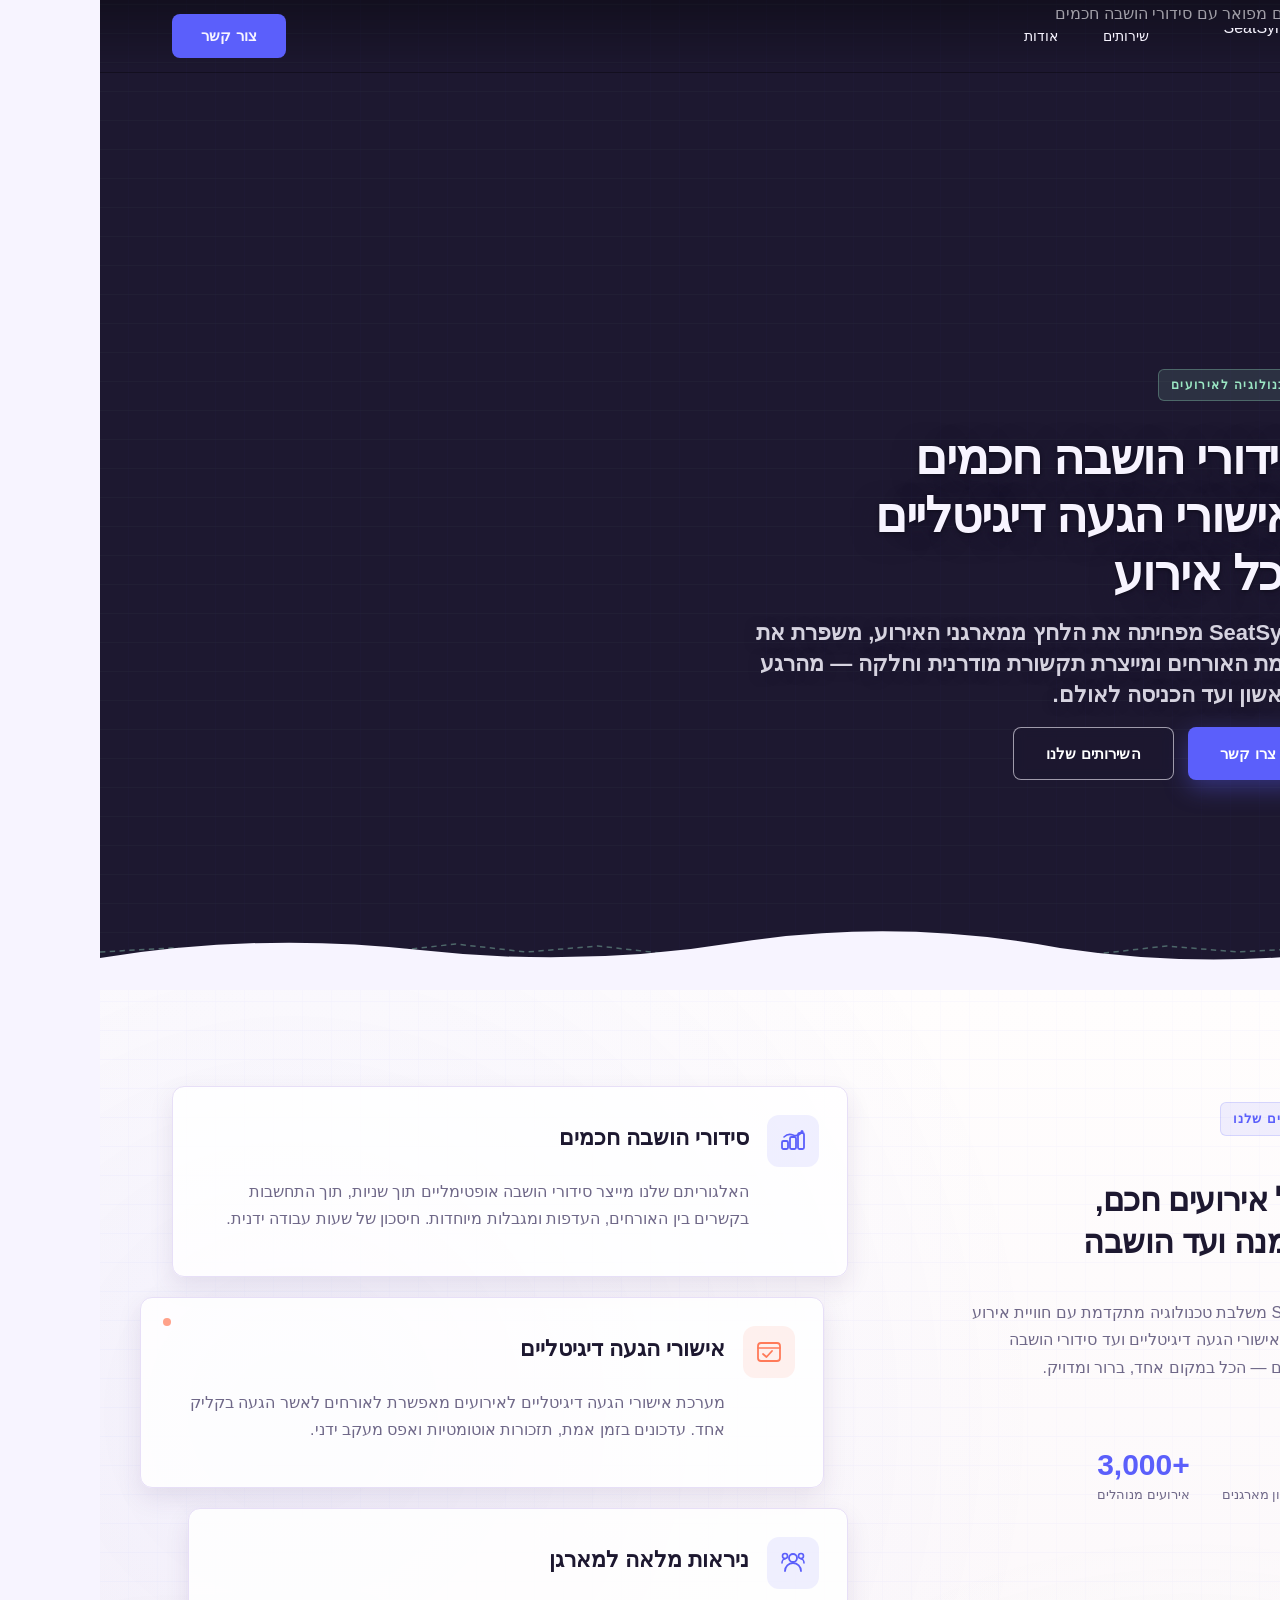
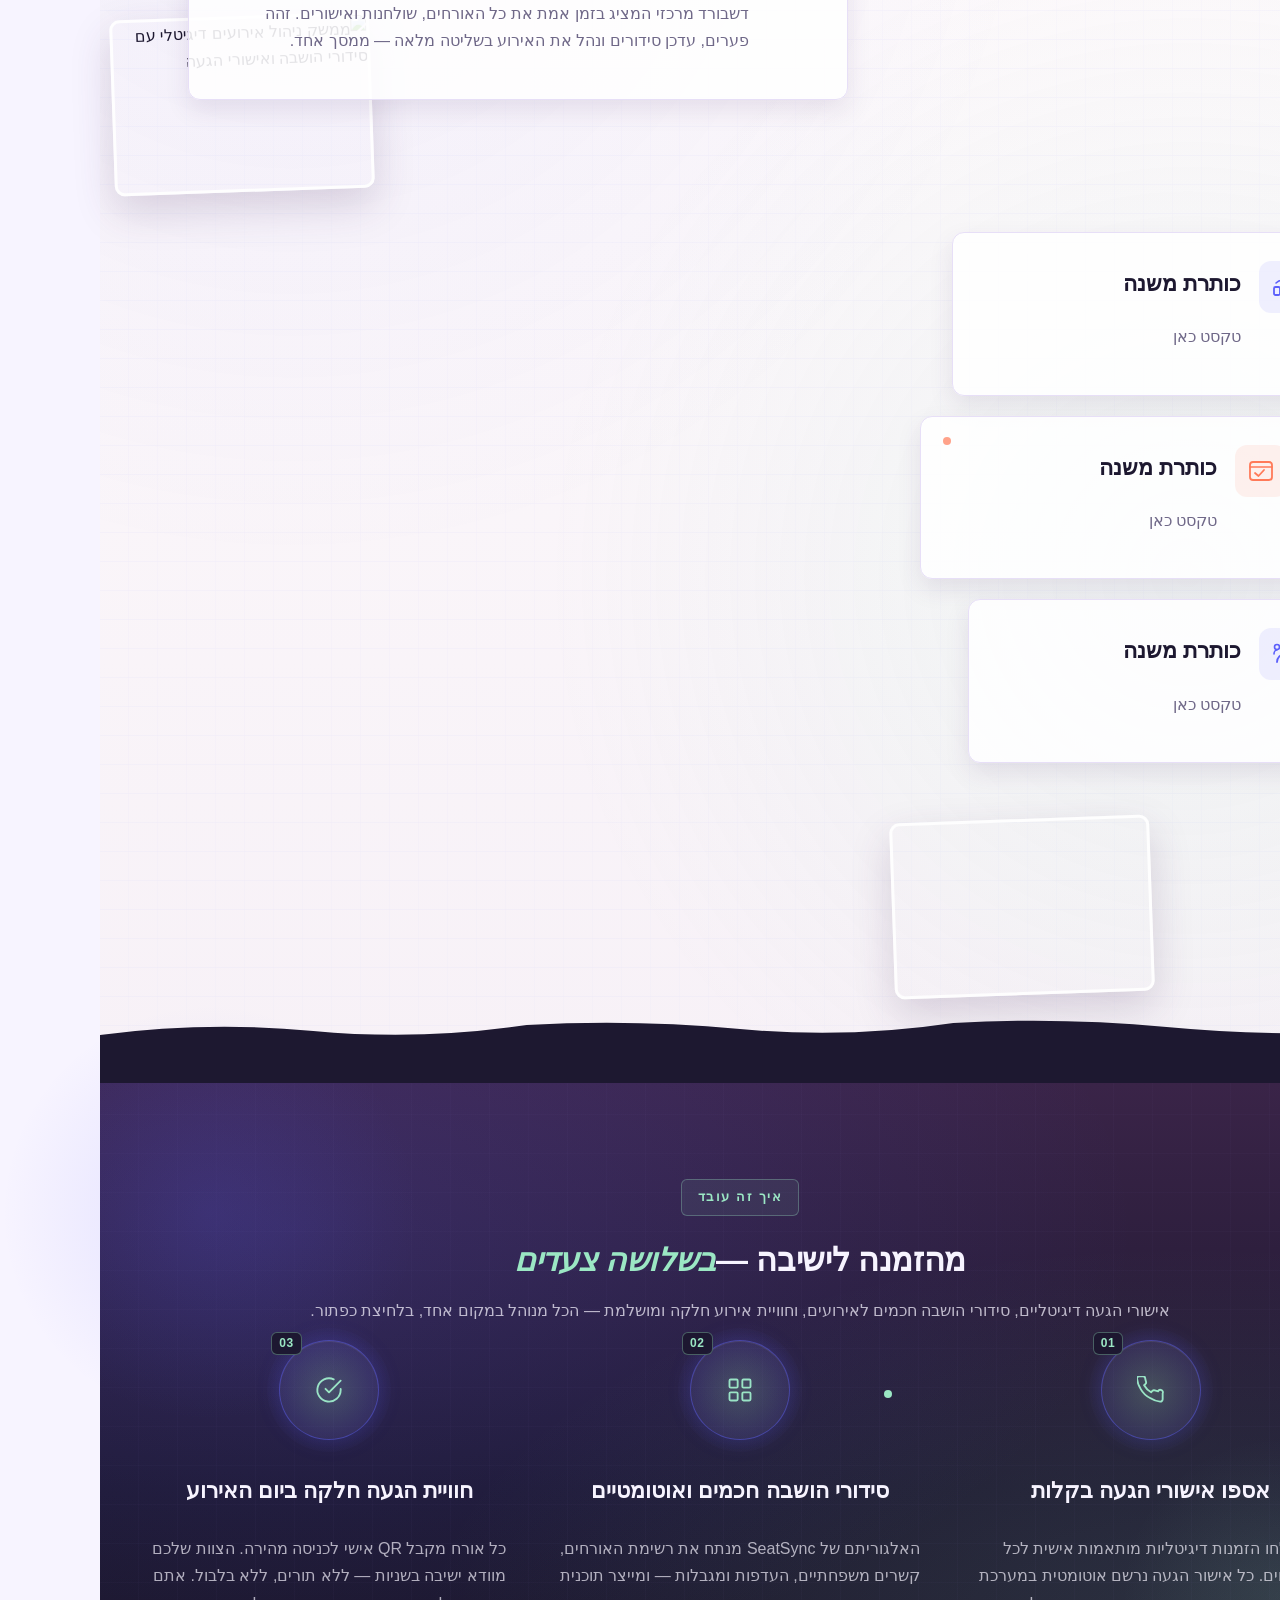
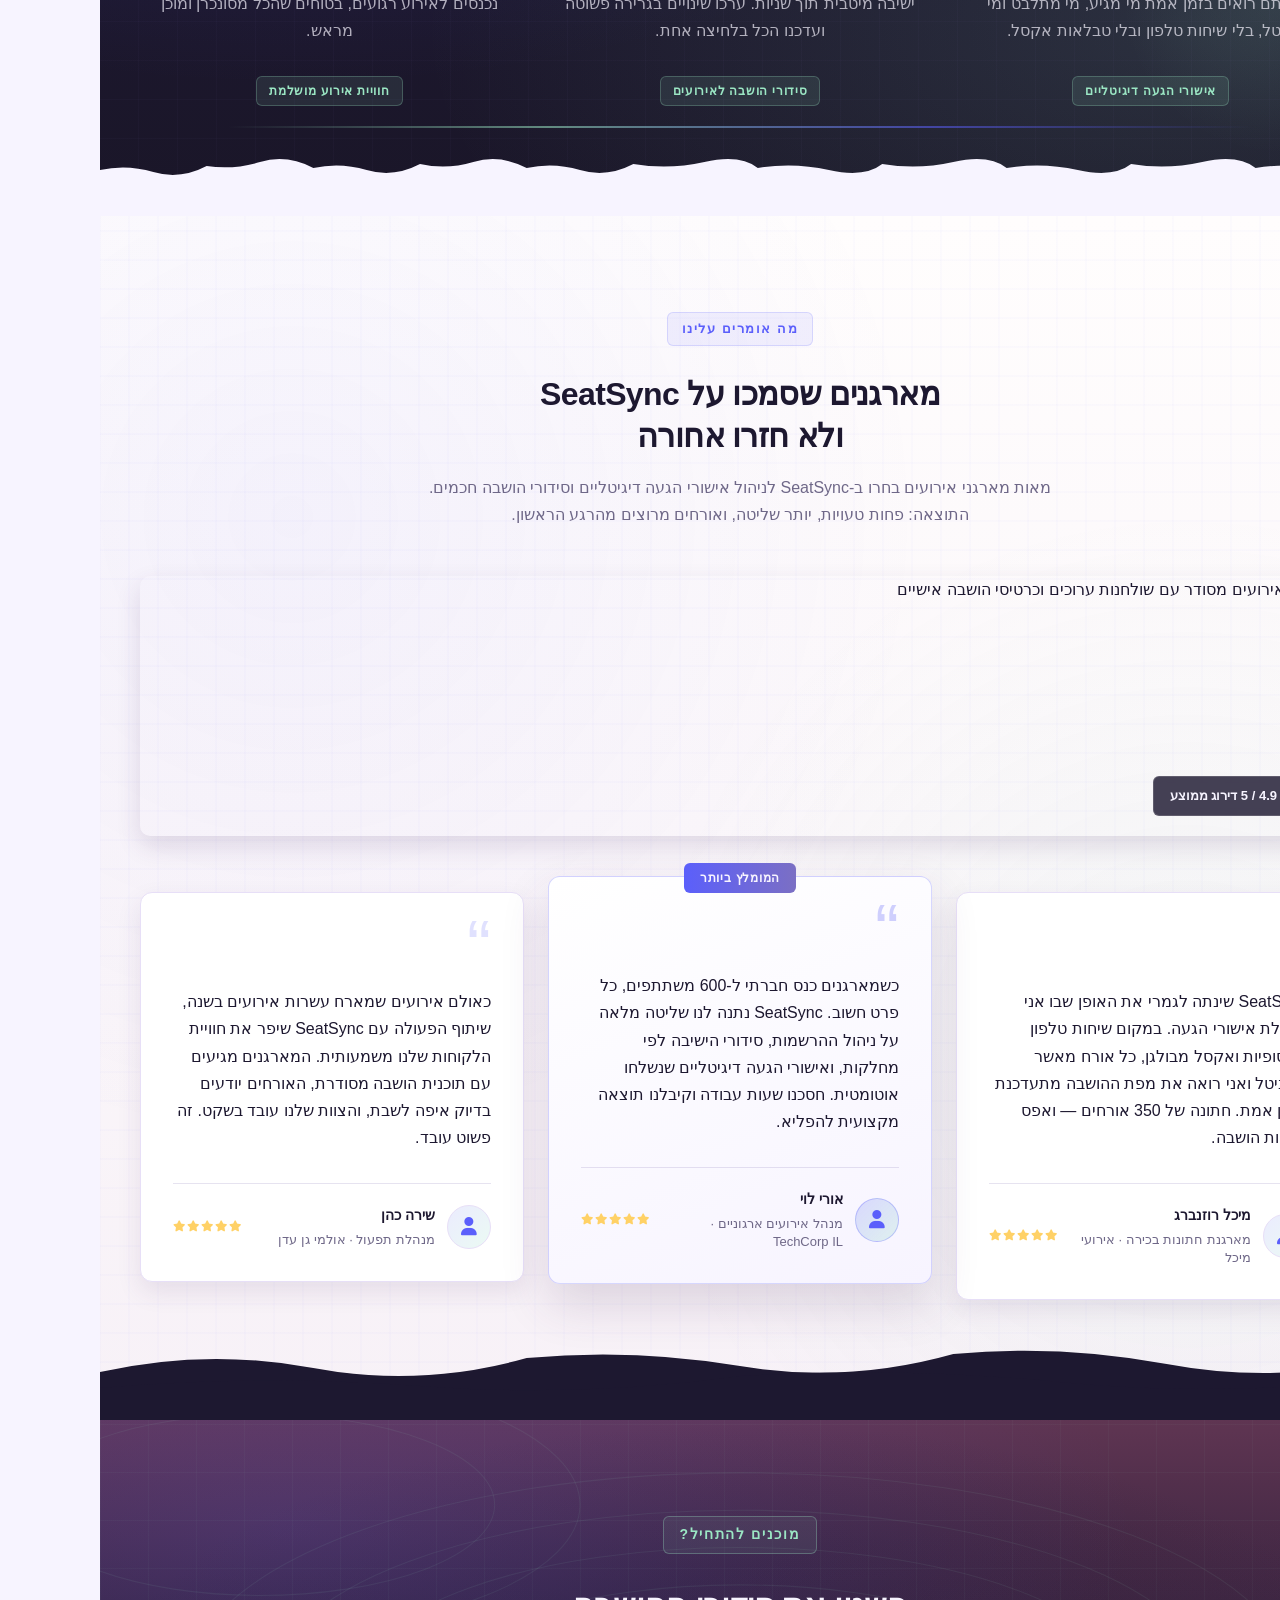
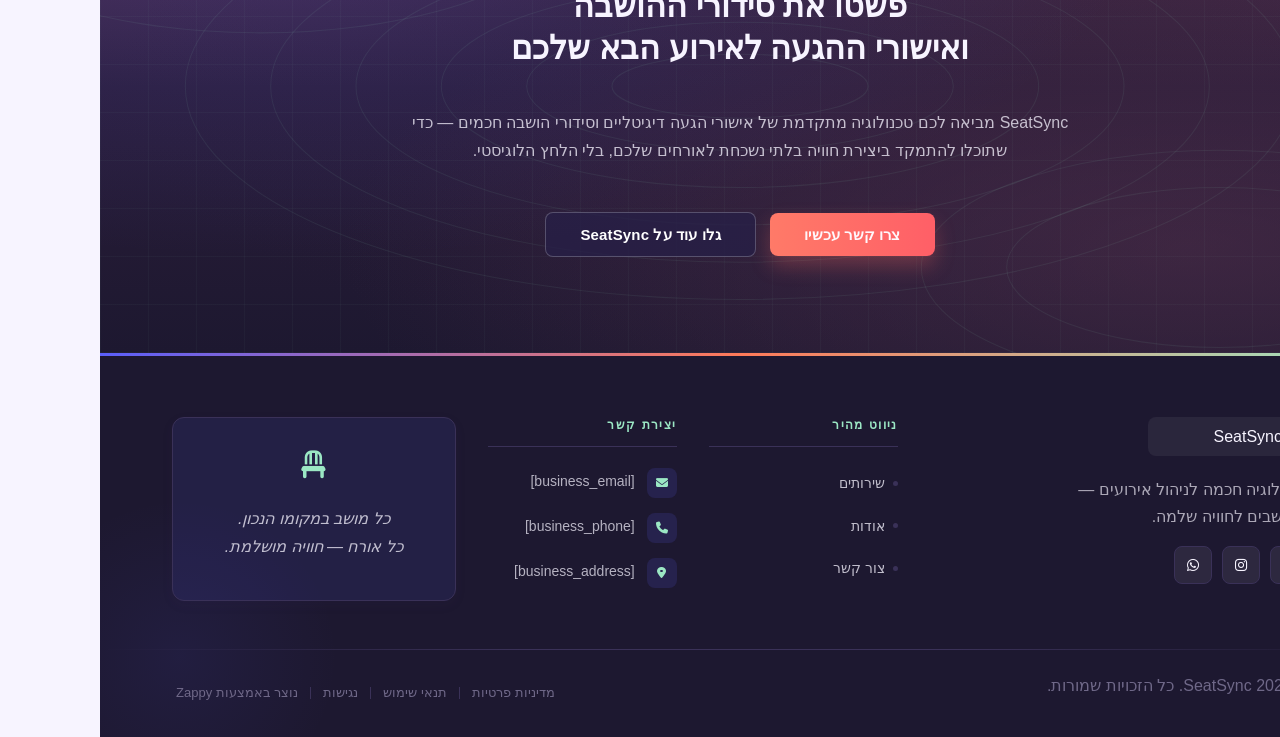
==== commit 84034d40: "Background sync: Progressive GitHub Sync" ====
--- a/public/index.html
+++ b/public/index.html
@@ -1 +1 @@
-<!doctype html><html dir="rtl" lang="he"><head><meta charset="UTF-8"><meta content="width=device-width,initial-scale=1" name="viewport"><meta content="index, follow" name="robots"><title>אישורי הגעה דיגיטליים — SeatSync</title><meta content="SeatSync מחוללת מהפכה בניהול אירועים עם אישורי הגעה דיגיטליים וסידורי הושבה חכמים. פתרון טכנולוגי מתקדם שהופך כל אירוע לחוויה חלקה ומושלמת." name="description"><meta content="אישורי הגעה דיגיטליים, SeatSync, סידורי הושבה לאירועים, ניהול אירועים חכם, טכנולוגיה לאירועים" name="keywords"><link href="/assets/favicon.ico" rel="icon" type="image/x-icon"><link href="/assets/favicon-16x16.png" rel="icon" type="image/png" sizes="16x16"><link href="/assets/favicon-32x32.png" rel="icon" type="image/png" sizes="32x32"><link href="/assets/favicon-48x48.png" rel="icon" type="image/png" sizes="48x48"><link href="/assets/favicon-192x192.png" rel="icon" type="image/png" sizes="192x192"><link href="/assets/favicon-512x512.png" rel="icon" type="image/png" sizes="512x512"><link href="/assets/apple-touch-icon.png" rel="apple-touch-icon"><script>!function(){"use strict";var t="4e54155b-2579-4eb2-89e0-660a23ff3265",e="https://api.zappy5.com/api/analytics/track",a=18e5,n=2592e6,o=!0,i=!0,r=!0;var s=function(){var e="zappy_visitor_"+t,a=null;try{if(a=localStorage.getItem(e)){var o=JSON.parse(a),i=Date.now();if(i-o.created<n)return o.lastSeen=i,localStorage.setItem(e,JSON.stringify(o)),o.id}}catch(t){console.warn("Zappy Analytics: LocalStorage not available")}var r="zv_"+Date.now()+"_"+Math.random().toString(36).substr(2,9);try{localStorage.setItem(e,JSON.stringify({id:r,created:Date.now(),lastSeen:Date.now()}))}catch(t){}return r}(),c=function(){var e="zappy_session_"+t,n=null;try{if(n=sessionStorage.getItem(e)){var o=JSON.parse(n),i=Date.now();if(i-o.timestamp<a)return o.timestamp=i,sessionStorage.setItem(e,JSON.stringify(o)),o.id}}catch(t){console.warn("Zappy Analytics: SessionStorage not available")}var r="zs_"+Date.now()+"_"+Math.random().toString(36).substr(2,9);try{sessionStorage.setItem(e,JSON.stringify({id:r,timestamp:Date.now()}))}catch(t){}return r}();function l(a,n){n=n||{};var o={website_id:t,event_type:a,page_path:window.location.pathname,referrer:document.referrer||"direct",visitor_id:s,session_id:c,metadata:n};if(navigator.sendBeacon){var i=new Blob([JSON.stringify(o)],{type:"application/json"});navigator.sendBeacon(e,i)}else fetch(e,{method:"POST",headers:{"Content-Type":"application/json"},body:JSON.stringify(o),keepalive:!0}).catch(function(t){console.warn("Zappy Analytics: Failed to track event",t)})}o&&l("pageview",{title:document.title,url:window.location.href}),i&&document.addEventListener("click",function(t){var e=t.target;if("BUTTON"===e.tagName||e.closest("button")){var a="BUTTON"===e.tagName?e:e.closest("button");l("click",{element:"button",text:a.textContent.trim().substring(0,100),id:a.id||null,class:a.className||null})}else if("A"===e.tagName||e.closest("a")){var n="A"===e.tagName?e:e.closest("a");l("navigation",{element:"link",text:n.textContent.trim().substring(0,100),href:n.href,external:n.hostname!==window.location.hostname})}},!0),r&&document.addEventListener("submit",function(t){var e=t.target;l("form_submit",{form_id:e.id||null,form_name:e.name||null,form_action:e.action||null,form_method:e.method||"GET"})},!0);var m=Date.now();window.addEventListener("beforeunload",function(){l("page_unload",{time_on_page:Math.floor((Date.now()-m)/1e3),page_path:window.location.pathname})}),window.zappyAnalytics={track:l,getVisitorId:function(){return s},getSessionId:function(){return c}}}()</script><meta content="אישורי הגעה דיגיטליים — SeatSync" property="og:title"><meta content="SeatSync מחוללת מהפכה בניהול אירועים עם אישורי הגעה דיגיטליים וסידורי הושבה חכמים. פתרון טכנולוגי מתקדם שהופך כל אירוע לחוויה חלקה ומושלמת." property="og:description"><meta content="summary_large_image" name="twitter:card"><meta content="אישורי הגעה דיגיטליים — SeatSync" name="twitter:title"><meta content="SeatSync מחוללת מהפכה בניהול אירועים עם אישורי הגעה דיגיטליים וסידורי הושבה חכמים. פתרון טכנולוגי מתקדם שהופך כל אירוע לחוויה חלקה ומושלמת." name="twitter:description"><meta content="website" property="og:type"><meta content="he_IL" property="og:locale"><link href="https://cdnjs.cloudflare.com/ajax/libs/font-awesome/6.4.0/css/all.min.css" rel="stylesheet"><link href="/assets/favicon.ico" rel="icon" type="image/x-icon"><link href="/assets/favicon-16x16.png" rel="icon" type="image/png" sizes="16x16"><link href="/assets/favicon-32x32.png" rel="icon" type="image/png" sizes="32x32"><link href="/assets/favicon-48x48.png" rel="icon" type="image/png" sizes="48x48"><link href="/assets/favicon-192x192.png" rel="icon" type="image/png" sizes="192x192"><link href="/assets/favicon-512x512.png" rel="icon" type="image/png" sizes="512x512"><link href="/assets/apple-touch-icon.png" rel="apple-touch-icon"><link href="https://cdn.jsdelivr.net/npm/vanilla-cookieconsent@3/dist/cookieconsent.css" rel="stylesheet"><script src="https://cdn.jsdelivr.net/npm/vanilla-cookieconsent@3/dist/cookieconsent.umd.js"></script><script src="https://cdn.jsdelivr.net/gh/mickidum/acc_toolbar/acctoolbar/acctoolbar.min.js"></script><link href="/styles.css" rel="stylesheet"><style id="zappy-dropdown-submenu-styles">#navMenu li:has(.sub-menu),.nav-menu li:has(.sub-menu),.navbar li:has(.sub-menu),nav li:has(.sub-menu){position:relative}#navMenu .sub-menu,.nav-menu .sub-menu,.navbar .sub-menu,nav .sub-menu{display:block!important;position:absolute!important;top:100%;left:0;min-width:220px;background:#fff;border-radius:8px;box-shadow:0 8px 25px rgba(0,0,0,.15);padding:8px 0;opacity:0;visibility:hidden;transform:translateY(10px);transition:all .3s ease;z-index:1000;list-style:none;pointer-events:none}#navMenu li:hover>.sub-menu,.nav-menu li:hover>.sub-menu,.navbar li:hover>.sub-menu,nav li:hover>.sub-menu{opacity:1!important;visibility:visible!important;transform:translateY(0)!important;pointer-events:auto!important}.sub-menu li{list-style:none;margin:0;padding:0}.sub-menu a{display:block!important;padding:10px 16px!important;color:var(--text-dark,#333)!important;font-weight:500;text-decoration:none;white-space:nowrap;transition:background-color .2s}.sub-menu .zappy-nav-child>a{padding-left:28px!important;font-size:.9em!important;opacity:.85!important}[dir=rtl] .sub-menu .zappy-nav-child>a,html[lang=ar] .sub-menu .zappy-nav-child>a,html[lang=he] .sub-menu .zappy-nav-child>a{padding-left:10px!important;padding-right:28px!important}.sub-menu .zappy-nav-parent>a{font-weight:600!important}.sub-menu a:hover{background-color:#f5f5f5}[dir=rtl] .nav-menu .sub-menu,[dir=rtl] .navbar .sub-menu,[dir=rtl] nav .sub-menu,html[lang=ar] .nav-menu .sub-menu,html[lang=ar] .navbar .sub-menu,html[lang=ar] nav .sub-menu,html[lang=he] .nav-menu .sub-menu,html[lang=he] .navbar .sub-menu,html[lang=he] nav .sub-menu{left:auto!important;right:0!important}.sub-menu:empty,.sub-menu:not(:has(li)):not(:has(> a)),.sub-menu:not(:has(li:not(.zappy-hidden-menu-item))):not(:has(> a)){display:none!important;opacity:0!important;visibility:hidden!important;pointer-events:none!important}li:has(.menu-group-title):hover>.sub-menu{opacity:1!important;visibility:visible!important;transform:translateY(0)!important;pointer-events:auto!important}#navMenu>li>.menu-group-title,.nav-menu>li>.menu-group-title{display:inline-block;padding:.5rem 1rem;cursor:default;user-select:none}@media (max-width:768px){#navMenu .sub-menu,.nav-menu .sub-menu,.navbar .sub-menu,nav .sub-menu{position:static!important;transform:none!important;box-shadow:none!important;background:0 0!important;max-height:0;overflow:hidden;opacity:0;visibility:hidden;transition:max-height .3s ease,opacity .3s ease;padding:0!important;border-radius:0!important}#navMenu .sub-menu.mobile-expanded,.nav-menu .sub-menu.mobile-expanded,.navbar .sub-menu.mobile-expanded{max-height:none!important;overflow-y:visible!important;opacity:1!important;visibility:visible!important;padding:8px 0 8px 16px!important}[dir=rtl] .sub-menu.mobile-expanded,html[lang=he] .sub-menu.mobile-expanded{padding:8px 16px 8px 0!important}#navMenu li:hover>.sub-menu,.nav-menu li:hover>.sub-menu,.navbar li:hover>.sub-menu,nav li:hover>.sub-menu{opacity:0;visibility:hidden;pointer-events:none}#navMenu li>.sub-menu.mobile-expanded,.nav-menu li>.sub-menu.mobile-expanded,.navbar li>.sub-menu.mobile-expanded,nav li>.sub-menu.mobile-expanded{opacity:1!important;visibility:visible!important;pointer-events:auto!important}#navMenu li:has(.sub-menu),.nav-menu li:has(.sub-menu),.navbar li:has(.sub-menu),nav li:has(.sub-menu){display:flex!important;flex-wrap:wrap!important;align-items:center!important;position:relative!important;min-height:44px!important}#navMenu li:has(.sub-menu)>a,.nav-menu li:has(.sub-menu)>a,.navbar li:has(.sub-menu)>a,nav li:has(.sub-menu)>a{flex:1!important;min-width:0!important}#navMenu li:has(.sub-menu)>.menu-group-title,.nav-menu li:has(.sub-menu)>.menu-group-title,.navbar li:has(.sub-menu)>.menu-group-title,nav li:has(.sub-menu)>.menu-group-title{flex:1!important;min-width:0!important;padding:0!important;line-height:inherit!important}#navMenu li:has(.sub-menu)>.sub-menu,.nav-menu li:has(.sub-menu)>.sub-menu,.navbar li:has(.sub-menu)>.sub-menu,nav li:has(.sub-menu)>.sub-menu{flex-basis:100%!important;width:100%!important}#navMenu li:has(.sub-menu)>a [class*=arrow],#navMenu li:has(.sub-menu)>a [class*=chevron],.nav-menu li:has(.sub-menu)>a .fa-angle-down,.nav-menu li:has(.sub-menu)>a .fa-chevron-down,.nav-menu li:has(.sub-menu)>a [class*=arrow],.nav-menu li:has(.sub-menu)>a [class*=chevron],nav li:has(.sub-menu)>a [class*=arrow],nav li:has(.sub-menu)>a [class*=chevron]{display:none!important;visibility:hidden!important}.mobile-submenu-toggle{display:flex!important;align-items:center!important;justify-content:center!important;width:44px!important;height:auto!important;background:0 0!important;border:none!important;cursor:pointer!important;color:var(--text-light)!important;position:static!important;flex-shrink:0!important;align-self:stretch!important;z-index:2!important;padding:0!important;margin:0!important}.mobile-submenu-toggle::after{content:''!important;width:0!important;height:0!important;border-left:6px solid transparent!important;border-right:6px solid transparent!important;border-top:7px solid currentColor!important;transition:transform .3s ease!important}.mobile-submenu-toggle.expanded::after{transform:rotate(180deg)!important}.sub-menu a{padding:10px 0!important;display:block!important;color:var(--text-light)!important;white-space:normal!important}.sub-menu .zappy-nav-child>a{padding-left:28px!important;font-size:.9em!important;opacity:.85!important}[dir=rtl] .sub-menu .zappy-nav-child>a,html[lang=ar] .sub-menu .zappy-nav-child>a,html[lang=he] .sub-menu .zappy-nav-child>a{padding-left:0!important;padding-right:28px!important}.sub-menu .zappy-nav-parent>a{font-weight:600!important}#navMenu.active,.nav-menu.active{max-width:100vw!important;overflow-x:hidden!important;box-sizing:border-box!important}.navbar .sub-menu li a,.zappy-products-dropdown .sub-menu a,nav.navbar .sub-menu li a{color:var(--text-light)!important}}@media (min-width:769px){.mobile-submenu-toggle{display:none!important}}</style><style id="mobile-lang-menu-deployed-css">@media (max-width:768px){.lang-switcher,.nav-container .lang-switcher,.nav-cta-container .lang-switcher,.nav-ecommerce-icons .lang-switcher,.nav-icons-left .lang-switcher,.navbar .lang-switcher,.navbar .nav-cta-container .lang-switcher{display:none!important}.mobile-lang-menu{width:100%;border-top:1px solid rgba(128,128,128,.2);padding:8px 0 0 0;margin-top:8px}.mobile-lang-toggle{display:flex!important;align-items:center;justify-content:space-between;width:100%;padding:12px 16px;background:0 0;border:none;cursor:pointer;font-size:15px;color:inherit;font-family:inherit}.mobile-lang-toggle::after{content:'';display:inline-block;width:8px;height:8px;border-right:2px solid currentColor;border-bottom:2px solid currentColor;transform:rotate(45deg);transition:transform .3s ease;margin-left:8px}.mobile-lang-toggle.expanded::after{transform:rotate(-135deg)}.mobile-lang-options{max-height:0;overflow:hidden;transition:max-height .3s ease}.mobile-lang-options.expanded{max-height:300px}.mobile-lang-option{display:flex!important;align-items:center;gap:10px;padding:10px 24px;text-decoration:none;color:inherit;font-size:14px;font-family:inherit}.mobile-lang-option:hover{background:rgba(128,128,128,.1)}.mobile-lang-option.active{font-weight:600;opacity:.7;pointer-events:none}.mobile-lang-option img{width:20px;height:20px;border-radius:50%}}@media (min-width:769px){.mobile-lang-menu{display:none!important}}</style><style id="zappy-widget-visibility">#mic-access-tool-box,#mic-access-tool-general-button,#mic-init-access-tool #mic-access-tool-box,#mic-init-access-tool #mic-access-tool-general-button,#mic-init-access-tool .mic-access-tool-general-button,._access-icon,._access-menu,.mic-access-tool-box,.mic-access-tool-general-button,div[id*=mic-access-tool-box]{display:none!important;visibility:hidden!important;opacity:0!important;pointer-events:none!important}</style></head><body><nav class="navbar" dir="rtl"><button aria-label="Menu" class="mobile-toggle" id="mobileToggle"><svg viewBox="0 0 24 24" height="24" width="24" fill="none" class="hamburger-icon"><path d="M3 12h18M3 6h18M3 18h18" stroke="currentColor" stroke-linecap="round" stroke-width="2"></path></svg><svg viewBox="0 0 24 24" height="24" width="24" fill="none" class="close-icon" style="display:none"><path d="M18 6L6 18M6 6l12 12" stroke="currentColor" stroke-linecap="round" stroke-width="2"></path></svg></button><button aria-label="Call" class="phone-header-btn" data-phone=""><svg viewBox="0 0 24 24" height="20" width="20" fill="currentColor"><path d="M22 16.92v3a2 2 0 0 1-2.18 2 19.79 19.79 0 0 1-8.63-3.07 19.5 19.5 0 0 1-6-6 19.79 19.79 0 0 1-3.07-8.67A2 2 0 0 1 4.11 2h3a2 2 0 0 1 2 1.72 12.84 12.84 0 0 0 .7 2.81 2 2 0 0 1-.45 2.11L8.09 9.91a16 16 0 0 0 6 6l1.27-1.27a2 2 0 0 1 2.11-.45 12.84 12.84 0 0 0 2.81.7A2 2 0 0 1 22 16.92z"></path></svg></button><div class="nav-container"><div class="nav-right-group"><div class="nav-brand"><a href="/" class="logo-link"><img alt="SeatSync" src="/assets/business-logo.webp" class="logo"></a></div><ul class="nav-menu" id="navMenu"><li><a href="/services">שירותים</a></li><li><a href="/about">אודות</a></li></ul></div><div class="nav-cta-container"><a href="/contact" class="nav-cta-btn">צור קשר</a></div></div></nav><script>window.addEventListener("load",function(){const e=document.querySelector(".navbar, nav, header");if(!e)return void console.log("[Navbar] Navbar element not found");let t=document.getElementById("mobileToggle")||document.querySelector(".mobile-toggle")||document.querySelector(".hamburger")||document.querySelector(".hamburger-menu")||document.querySelector(".menu-toggle")||document.querySelector(".burger-menu")||document.querySelector('[aria-label="Menu"]')||document.querySelector('[aria-label="תפריט"]');const o=document.querySelector(".phone-header-btn"),n=window.getComputedStyle(e);let r=n.backgroundColor;if(console.log("[Navbar] Initial navbar background:",r),"transparent"===r||"rgba(0, 0, 0, 0)"===r||r.startsWith("rgba")&&r.includes(", 0)")){const e=n.backgroundImage;if(e&&"none"!==e)console.log("[Navbar] Navbar has background image/gradient, using dark text"),r="rgb(240, 240, 240)";else{const e=window.getComputedStyle(document.body).backgroundColor;console.log("[Navbar] Navbar transparent, using body background:",e),r=e}}const i=r.match(/\d+/g);if(i&&i.length>=3){const e=(.299*parseInt(i[0])+.587*parseInt(i[1])+.114*parseInt(i[2]))/255;console.log("[Navbar] Mobile button colors preserved from Claude CSS (luminance:",e.toFixed(2)+")");const n=document.createElement("style");n.id="zappy-mobile-nav-fix";document.documentElement.lang;document.documentElement.dir,n.textContent='\n        /* Hide mobile buttons on desktop, show only on mobile */\n        @media (min-width: 769px) {\n          .mobile-toggle,\n          .phone-header-btn {\n            display: none !important;\n          }\n        }\n        \n        /* Show and position mobile buttons correctly on mobile */\n        @media (max-width: 768px) {\n          .mobile-toggle,\n          .phone-header-btn {\n            position: absolute !important;\n            top: 50% !important;\n            transform: translateY(-50%) !important;\n            z-index: 1001 !important;\n            display: flex !important;\n            align-items: center !important;\n            justify-content: center !important;\n            width: 36px !important;\n            height: 36px !important;\n            border-radius: 50% !important;\n            border: none !important;\n            cursor: pointer !important;\n            padding: 6px !important;\n            background: none !important;\n            color: var(--nav-text, var(--text-light)) !important;\n          }\n          \n          /* LTR positioning (default): hamburger LEFT, phone RIGHT */\n          html:not([dir="rtl"]):not([lang="he"]):not([lang="ar"]) .mobile-toggle,\n          html[dir="ltr"] .mobile-toggle {\n            left: 12px !important;\n            right: auto !important;\n          }\n          html:not([dir="rtl"]):not([lang="he"]):not([lang="ar"]) .phone-header-btn,\n          html[dir="ltr"] .phone-header-btn {\n            right: 12px !important;\n            left: auto !important;\n          }\n          \n          /* RTL positioning: hamburger RIGHT, phone LEFT */\n          html[dir="rtl"] .mobile-toggle,\n          html[lang="he"] .mobile-toggle,\n          html[lang="ar"] .mobile-toggle {\n            right: 12px !important;\n            left: auto !important;\n          }\n          html[dir="rtl"] .phone-header-btn,\n          html[lang="he"] .phone-header-btn,\n          html[lang="ar"] .phone-header-btn {\n            left: 12px !important;\n            right: auto !important;\n          }\n          \n          /* CRITICAL: Ensure nav-container has min-height on mobile */\n          /* All children are positioned absolutely/fixed on mobile, so height:auto collapses to 0 */\n          .nav-container {\n            min-height: 70px !important;\n            position: relative !important;\n          }\n          \n          /* Ensure SVG icons are properly sized and inherit color */\n          .mobile-toggle svg,\n          .phone-header-btn svg {\n            width: 24px !important;\n            height: 24px !important;\n            /* Don\'t force display - let JavaScript control hamburger/close toggle */\n          }\n          \n          /* Reset nav-cta-container on mobile - remove desktop box-shadow/padding */\n          /* that creates a visible ghost box when CTA button is hidden */\n          .nav-cta-container {\n            box-shadow: none !important;\n            padding: 0 !important;\n          }\n          \n          /* Hide nav-cta-container entirely on mobile when there\'s no lang-switcher */\n          /* (only the CTA button is inside, and it\'s hidden on mobile) */\n          .nav-cta-container:not(:has(.lang-switcher)) {\n            display: none !important;\n          }\n          \n          /* CRITICAL: Prevent hero image fade gradient from bleeding over headline text */\n          /* The .image-fade-gradient has bottom: -30px (extends below parent) */\n          /* On mobile stacked layout, this overlaps the h1 text below the image */\n          .hero-image-column {\n            overflow: hidden !important;\n          }\n          .image-fade-gradient {\n            bottom: 0 !important;\n          }\n          \n          /* Hide desktop language switcher on mobile - hamburger menu handles it */\n          /* High specificity to override stored CSS */\n          .lang-switcher,\n          .nav-cta-container .lang-switcher,\n          .nav-container .lang-switcher,\n          .navbar .lang-switcher,\n          .navbar .nav-cta-container .lang-switcher {\n            display: none !important;\n          }\n        }\n      ';const r=document.getElementById("zappy-mobile-nav-fix");r&&r.remove(),document.head.appendChild(n),console.log("[Navbar] Critical CSS injected for mobile nav positioning");const l=window.innerWidth<=768;if(t){const e=t.querySelector(".hamburger-icon"),o=t.querySelector(".close-icon");e&&(e.style.setProperty("width","24px","important"),e.style.setProperty("height","24px","important"),e.style.setProperty("display","block","important")),o&&(o.style.setProperty("width","24px","important"),o.style.setProperty("height","24px","important"),o.style.setProperty("display","none","important")),l?(t.style.setProperty("position","absolute","important"),t.style.setProperty("top","50%","important"),t.style.setProperty("transform","translateY(-50%)","important"),t.style.setProperty("z-index","1001","important"),t.style.removeProperty("left"),t.style.removeProperty("right"),console.log("[Navbar] Mobile toggle positioning applied (mobile viewport)")):(t.style.removeProperty("position"),t.style.removeProperty("top"),t.style.removeProperty("transform"),t.style.removeProperty("z-index"),t.style.removeProperty("left"),t.style.removeProperty("right"),console.log("[Navbar] Desktop viewport - cleared mobile toggle inline positioning"))}if(o){const e=o.querySelector("svg");e&&(e.style.width="24px",e.style.height="24px",e.setAttribute("width","24"),e.setAttribute("height","24")),l?(o.style.setProperty("position","absolute","important"),o.style.setProperty("top","50%","important"),o.style.setProperty("transform","translateY(-50%)","important"),o.style.setProperty("z-index","1001","important"),o.style.removeProperty("left"),o.style.removeProperty("right"),console.log("[Navbar] Phone button positioning applied (mobile viewport)")):(o.style.removeProperty("position"),o.style.removeProperty("top"),o.style.removeProperty("transform"),o.style.removeProperty("z-index"),o.style.removeProperty("left"),o.style.removeProperty("right"),console.log("[Navbar] Desktop viewport - cleared phone button inline positioning"))}}else console.log("[Navbar] Could not parse background color:",r);t=document.getElementById("mobileToggle")||document.querySelector(".mobile-toggle")||document.querySelector(".hamburger")||document.querySelector(".hamburger-menu")||document.querySelector(".menu-toggle")||document.querySelector(".burger-menu")||document.querySelector('[aria-label="Menu"]')||document.querySelector('[aria-label="תפריט"]');const l=document.getElementById("navMenu")||document.querySelector(".nav-menu")||document.querySelector(".nav-links")||document.querySelector("nav ul:not(.submenu)");if(!t||!l)return void console.log("[Navbar] Mobile toggle or menu not found:",{toggle:!!t,menu:!!l});l.id||(l.id="navMenu"),console.log("[Navbar] Initializing mobile menu...");const a=t.cloneNode(!0);t.parentNode.replaceChild(a,t),a.addEventListener("click",function(e){e.preventDefault(),e.stopPropagation();const t=this.querySelector(".hamburger-icon"),o=this.querySelector(".close-icon");l.classList.contains("active")?(l.classList.remove("active"),t&&t.style.setProperty("display","block","important"),o&&o.style.setProperty("display","none","important"),document.body.style.overflow="",console.log("[Navbar] Menu closed")):(l.classList.add("active"),t&&t.style.setProperty("display","none","important"),o&&o.style.setProperty("display","block","important"),document.body.style.overflow="hidden",console.log("[Navbar] Menu opened"))}),l.querySelectorAll("a").forEach(function(e){e.addEventListener("click",function(){if("#"===this.getAttribute("href"))return;const e=a.querySelector(".hamburger-icon"),t=a.querySelector(".close-icon");l.classList.remove("active"),e&&e.style.setProperty("display","block","important"),t&&t.style.setProperty("display","none","important"),document.body.style.overflow="",console.log("[Navbar] Menu closed (link clicked)")})});var s=l.querySelectorAll(".dropdown-toggle");s.forEach(function(e){e.addEventListener("click",function(e){e.preventDefault(),e.stopPropagation();var t=this.closest(".nav-dropdown");t&&(t.parentNode.querySelectorAll(".nav-dropdown.open").forEach(function(e){e!==t&&e.classList.remove("open")}),t.classList.toggle("open"),console.log("[Navbar] Dropdown toggled:",t.classList.contains("open")?"open":"closed"))})}),document.addEventListener("click",function(e){e.target.closest(".nav-dropdown")||document.querySelectorAll(".nav-dropdown.open").forEach(function(e){e.classList.remove("open")})}),console.log("[Navbar] Dropdown handlers initialized for "+s.length+" dropdowns"),o&&o.addEventListener("click",function(){const e=document.querySelectorAll('a[href^="tel:"]'),t=e.length>0?e[0].getAttribute("href").replace("tel:",""):"[business_phone]";window.location.href="tel:"+t,console.log("[Navbar] Phone button clicked")}),console.log("[Navbar] Mobile menu initialized successfully");const p=function(){const e=document.querySelector(".whatsapp-float");e&&(window.innerWidth>=769?(e.style.setProperty("display","none","important"),e.style.setProperty("visibility","hidden","important"),e.style.setProperty("opacity","0","important"),e.style.setProperty("pointer-events","none","important"),console.log("[WhatsApp] Button hidden on desktop")):(e.style.removeProperty("display"),e.style.removeProperty("visibility"),e.style.removeProperty("opacity"),e.style.removeProperty("pointer-events"),console.log("[WhatsApp] Button visible on mobile")))};let c;p(),window.addEventListener("resize",function(){clearTimeout(c),c=setTimeout(p,100)})})</script><main><section class="index-hero-section" data-layout-spec="בית-hero" dir="rtl" data-hero-type="fullscreen-scrim"><div class="index-hero-bg"><img alt="אולם אירועים מפואר עם סידורי הושבה חכמים" src="/assets/site-index-hero-image-1.webp" class="index-hero-img" data-context="Cinematic dusk-toned event hall photographed from a slightly elevated perspective showing elegant round tables with white linens, floral centerpieces, soft lilac and peach ambient lighting, subtle topographic seating-chart lines blended into the scene, premium editorial atmosphere with calm negative space, blue and peach color grading, luxury wedding or gala event environment" data-placeholder="index-hero-image-1" height="900" width="1400" data-hero-bg="true"></div><div class="index-hero-scrim" aria-hidden="true"></div><div class="index-hero-topo" aria-hidden="true"></div><div class="index-hero-content-wrap"><div class="index-hero-content"><span class="index-hero-label">טכנולוגיה לאירועים</span><h1 class="index-hero-h1">סידורי הושבה חכמים<br>ואישורי הגעה דיגיטליים<br>לכל אירוע</h1><h3 class="index-hero-subtitle">SeatSync מפחיתה את הלחץ ממארגני האירוע, משפרת את זרימת האורחים ומייצרת תקשורת מודרנית וחלקה — מהרגע הראשון ועד הכניסה לאולם.</h3><div class="index-hero-ctas"><a href="/contact" class="index-hero-btn-primary">צרו קשר</a><a href="/services" class="index-hero-btn-secondary">השירותים שלנו</a></div></div></div><div class="index-hero-divider-wrapper"><svg viewBox="0 0 1440 90" xmlns="http://www.w3.org/2000/svg" aria-hidden="true" data-no-icon-edit="true" preserveAspectRatio="none"><polyline points="0,52 80,48 160,54 240,46 320,52 400,44 480,52 560,46 640,54 720,48 800,54 880,46 960,52 1040,48 1120,54 1200,46 1280,52 1360,48 1440,52" fill="none" stroke="rgba(155,231,196,0.38)" stroke-dasharray="6 5" stroke-width="1.5"></polyline><path d="M0,90 L0,58 Q180,32 360,50 Q540,68 720,42 Q900,18 1080,48 Q1260,72 1440,46 L1440,90 Z" fill="#F7F4FF"></path></svg></div></section><section class="index-features-section" data-layout-spec="בית-features" dir="rtl"><div class="index-features-texture" aria-hidden="true"></div><div class="index-features-container"><div class="index-features-grid"><div class="index-features-intro"><span class="index-features-label">הפיצ׳רים שלנו</span><h2 class="index-features-heading">ניהול אירועים חכם,<br>מהזמנה ועד הושבה</h2><p class="index-features-desc">SeatSync משלבת טכנולוגיה מתקדמת עם חוויית אירוע חלקה. מאישורי הגעה דיגיטליים ועד סידורי הושבה אוטומטיים — הכל במקום אחד, ברור ומדויק.</p><div class="index-features-accent-line" aria-hidden="true"></div><div class="index-features-stats"><div class="index-features-stat"><strong>98%</strong><span>שביעות רצון מארגנים</span></div><div class="index-features-stat"><strong>+3,000</strong><span>אירועים מנוהלים</span></div></div></div><div class="index-features-cards-col"><article class="index-features-card index-features-card--1"><div class="index-features-card-icon"><svg viewBox="0 0 28 28" xmlns="http://www.w3.org/2000/svg" aria-hidden="true" height="28" width="28" data-element-type="icon" data-icon-type="svg" fill="none"><rect height="8" rx="1.5" width="6" x="3" y="14" stroke="currentColor" stroke-width="1.8"></rect><rect height="12" rx="1.5" width="6" x="11" y="10" stroke="currentColor" stroke-width="1.8"></rect><rect height="16" rx="1.5" width="6" x="19" y="6" stroke="currentColor" stroke-width="1.8"></rect><path d="M5 10 Q9 6 14 8 Q19 10 23 5" stroke="currentColor" stroke-linecap="round" stroke-width="1.6" fill="none"></path><circle cx="23" cy="4.5" r="1.5" fill="currentColor"></circle></svg></div><div class="index-features-card-content"><h3>סידורי הושבה חכמים</h3><p>האלגוריתם שלנו מייצר סידורי הושבה אופטימליים תוך שניות, תוך התחשבות בקשרים בין האורחים, העדפות ומגבלות מיוחדות. חיסכון של שעות עבודה ידנית.</p></div></article><article class="index-features-card index-features-card--2"><div class="index-features-card-icon index-features-card-icon--coral"><svg viewBox="0 0 28 28" xmlns="http://www.w3.org/2000/svg" aria-hidden="true" height="28" width="28" data-element-type="icon" data-icon-type="svg" fill="none"><rect height="18" rx="3" width="22" x="3" y="5" stroke="currentColor" stroke-width="1.8"></rect><path d="M3 10h22" stroke="currentColor" stroke-linecap="round" stroke-width="1.6"></path><path d="M8 16l3.5 3 5.5-6" stroke="currentColor" stroke-linecap="round" stroke-width="1.8" stroke-linejoin="round"></path></svg></div><div class="index-features-card-content"><h3>אישורי הגעה דיגיטליים</h3><p>מערכת אישורי הגעה דיגיטליים לאירועים מאפשרת לאורחים לאשר הגעה בקליק אחד. עדכונים בזמן אמת, תזכורות אוטומטיות ואפס מעקב ידני.</p></div></article><article class="index-features-card index-features-card--3"><div class="index-features-card-icon"><svg viewBox="0 0 28 28" xmlns="http://www.w3.org/2000/svg" aria-hidden="true" height="28" width="28" data-element-type="icon" data-icon-type="svg" fill="none"><circle cx="14" cy="9" r="4" stroke="currentColor" stroke-width="1.8"></circle><path d="M6 22c0-4.418 3.582-8 8-8s8 3.582 8 8" stroke="currentColor" stroke-linecap="round" stroke-width="1.8"></path><circle cx="22" cy="7" r="2.5" stroke="currentColor" stroke-width="1.6"></circle><path d="M25 14c0-2.2-1.3-4-3-4" stroke="currentColor" stroke-linecap="round" stroke-width="1.6"></path><circle cx="6" cy="7" r="2.5" stroke="currentColor" stroke-width="1.6"></circle><path d="M3 14c0-2.2 1.3-4 3-4" stroke="currentColor" stroke-linecap="round" stroke-width="1.6"></path></svg></div><div class="index-features-card-content"><h3>ניראות מלאה למארגן</h3><p>דשבורד מרכזי המציג בזמן אמת את כל האורחים, שולחנות ואישורים. זהה פערים, עדכן סידורים ונהל את האירוע בשליטה מלאה — ממסך אחד.</p></div></article><div class="index-features-image-tile" aria-hidden="false"><img alt="ממשק ניהול אירועים דיגיטלי עם סידורי הושבה ואישורי הגעה" src="/assets/site-index-features-image-1.webp" data-context="A sleek digital event management interface showing a seating chart layout with color-coded table assignments, guest names, and RSVP status indicators. Modern UI design with purple and lavender tones, displayed on a tablet or laptop screen in a warm event venue setting." data-placeholder="index-features-image-1" height="400" width="600"></div></div></div></div><div class="index-features-divider-wrapper"><svg viewBox="0 0 1440 90" xmlns="http://www.w3.org/2000/svg" aria-hidden="true" data-no-icon-edit="true" preserveAspectRatio="none"><path d="M0,90 L0,42 Q120,28 240,38 T480,32 Q600,26 720,36 T960,30 Q1080,24 1200,34 T1440,38 L1440,90 Z" fill="#1D1830"></path></svg></div></section><section class="index-process-section" data-layout-spec="בית-process" dir="rtl"><div class="index-process-section__texture" aria-hidden="true"></div><div class="index-process-section__glow index-process-section__glow--1" aria-hidden="true"></div><div class="index-process-section__glow index-process-section__glow--2" aria-hidden="true"></div><div class="index-process-section__container"><header class="index-process-section__header"><span class="index-process-section__eyebrow">איך זה עובד</span><h2 class="index-process-section__title">מהזמנה לישיבה —<em>בשלושה צעדים</em></h2><p class="index-process-section__subtitle">אישורי הגעה דיגיטליים, סידורי הושבה חכמים לאירועים, וחוויית אירוע חלקה ומושלמת — הכל מנוהל במקום אחד, בלחיצת כפתור.</p></header><div class="index-process-section__journey"><div class="index-process-section__connector" aria-hidden="true"><svg viewBox="0 0 900 4" xmlns="http://www.w3.org/2000/svg" aria-hidden="true" data-no-icon-edit="true" preserveAspectRatio="none"><line stroke="url(#connectorGrad)" stroke-dasharray="6 4" stroke-width="1.5" x1="0" x2="900" y1="2" y2="2"></line><defs><linearGradient id="connectorGrad" x1="0%" x2="100%" y1="0%" y2="0%"><stop offset="0%" stop-color="#9BE7C4" stop-opacity="0.15"></stop><stop offset="30%" stop-color="#5B5FFB" stop-opacity="0.7"></stop><stop offset="70%" stop-color="#9BE7C4" stop-opacity="0.7"></stop><stop offset="100%" stop-color="#5B5FFB" stop-opacity="0.15"></stop></linearGradient></defs></svg><div class="index-process-section__pulse-dot" aria-hidden="true"></div></div><article class="index-process-section__step"><div class="index-process-section__step-marker"><div class="index-process-section__step-glow" aria-hidden="true"></div><div class="index-process-section__step-number">01</div><div class="index-process-section__step-icon"><svg viewBox="0 0 24 24" xmlns="http://www.w3.org/2000/svg" height="28" width="28" data-element-type="icon" data-icon-type="svg" fill="none" stroke="currentColor" stroke-linecap="round" stroke-linejoin="round" stroke-width="1.6"><path d="M22 16.92v3a2 2 0 01-2.18 2 19.79 19.79 0 01-8.63-3.07A19.5 19.5 0 013.07 11a19.79 19.79 0 01-3.07-8.67A2 2 0 012 .18h3a2 2 0 012 1.72 12.84 12.84 0 00.7 2.81 2 2 0 01-.45 2.11L6.09 7.91a16 16 0 006 6l1.09-1.09a2 2 0 012.11-.45 12.84 12.84 0 002.81.7A2 2 0 0122 14.92z"></path></svg></div></div><div class="index-process-section__step-content"><h3 class="index-process-section__step-title">אספו אישורי הגעה בקלות</h3><p class="index-process-section__step-text">שלחו הזמנות דיגיטליות מותאמות אישית לכל האורחים. כל אישור הגעה נרשם אוטומטית במערכת — אתם רואים בזמן אמת מי מגיע, מי מתלבט ומי ביטל, בלי שיחות טלפון ובלי טבלאות אקסל.</p><div class="index-process-section__step-badge">אישורי הגעה דיגיטליים</div></div></article><article class="index-process-section__step"><div class="index-process-section__step-marker"><div class="index-process-section__step-glow" aria-hidden="true"></div><div class="index-process-section__step-number">02</div><div class="index-process-section__step-icon"><svg viewBox="0 0 24 24" xmlns="http://www.w3.org/2000/svg" height="28" width="28" data-element-type="icon" data-icon-type="svg" fill="none" stroke="currentColor" stroke-linecap="round" stroke-linejoin="round" stroke-width="1.6"><rect height="7" rx="1" width="7" x="3" y="3"></rect><rect height="7" rx="1" width="7" x="14" y="3"></rect><rect height="7" rx="1" width="7" x="3" y="14"></rect><rect height="7" rx="1" width="7" x="14" y="14"></rect></svg></div></div><div class="index-process-section__step-content"><h3 class="index-process-section__step-title">סידורי הושבה חכמים ואוטומטיים</h3><p class="index-process-section__step-text">האלגוריתם של SeatSync מנתח את רשימת האורחים, קשרים משפחתיים, העדפות ומגבלות — ומייצר תוכנית ישיבה מיטבית תוך שניות. ערכו שינויים בגרירה פשוטה ועדכנו הכל בלחיצה אחת.</p><div class="index-process-section__step-badge">סידורי הושבה לאירועים</div></div></article><article class="index-process-section__step"><div class="index-process-section__step-marker"><div class="index-process-section__step-glow" aria-hidden="true"></div><div class="index-process-section__step-number">03</div><div class="index-process-section__step-icon"><svg viewBox="0 0 24 24" xmlns="http://www.w3.org/2000/svg" height="28" width="28" data-element-type="icon" data-icon-type="svg" fill="none" stroke="currentColor" stroke-linecap="round" stroke-linejoin="round" stroke-width="1.6"><path d="M22 11.08V12a10 10 0 11-5.93-9.14"></path><polyline points="22 4 12 14.01 9 11.01"></polyline></svg></div></div><div class="index-process-section__step-content"><h3 class="index-process-section__step-title">חוויית הגעה חלקה ביום האירוע</h3><p class="index-process-section__step-text">כל אורח מקבל QR אישי לכניסה מהירה. הצוות שלכם מוודא ישיבה בשניות — ללא תורים, ללא בלבול. אתם נכנסים לאירוע רגועים, בטוחים שהכל מסונכרן ומוכן מראש.</p><div class="index-process-section__step-badge">חוויית אירוע מושלמת</div></div></article></div></div><div class="index-process-section__divider-wrapper" aria-hidden="true"><div class="index-process-section__mint-line" aria-hidden="true"></div><svg viewBox="0 0 1440 90" xmlns="http://www.w3.org/2000/svg" aria-hidden="true" data-no-icon-edit="true" preserveAspectRatio="none"><defs><linearGradient id="tornGrad" x1="0%" x2="0%" y1="0%" y2="100%"><stop offset="0%" stop-color="#F7F4FF" stop-opacity="0"></stop><stop offset="100%" stop-color="#F7F4FF" stop-opacity="1"></stop></linearGradient></defs><path d="M0,90 L0,44 Q30,38 60,46 T120,40 Q150,44 180,36 T240,42 Q270,36 300,44 T360,38 Q390,44 420,36 T480,42 Q510,36 540,44 T600,38 Q640,44 680,36 T740,42 Q780,36 820,44 T880,38 Q920,44 960,36 T1020,42 Q1060,36 1100,44 T1160,38 Q1200,44 1240,36 T1300,42 Q1340,36 1380,44 L1440,40 L1440,90 Z" fill="var(--bg-light)"></path></svg></div></section><section class="index-testimonials-section" data-layout-spec="בית-testimonials" dir="rtl"><div class="index-testimonials-section__texture" aria-hidden="true"></div><div class="index-testimonials-section__container"><div class="index-testimonials-section__intro"><span class="index-testimonials-section__label">מה אומרים עלינו</span><h2 class="index-testimonials-section__title">מארגנים שסמכו על SeatSync<br>ולא חזרו אחורה</h2><p class="index-testimonials-section__trust">מאות מארגני אירועים בחרו ב-SeatSync לניהול אישורי הגעה דיגיטליים וסידורי הושבה חכמים. התוצאה: פחות טעויות, יותר שליטה, ואורחים מרוצים מהרגע הראשון.</p></div><div class="index-testimonials-section__image-strip"><figure class="index-testimonials-section__image-figure"><img alt="אולם אירועים מסודר עם שולחנות ערוכים וכרטיסי הושבה אישיים" src="/assets/site-index-testimonials-image-1.webp" class="index-testimonials-section__image" data-context="A beautifully arranged event hall with elegant round tables, white tablecloths, floral centerpieces, soft warm lighting, and name cards at each seat — suggesting a premium wedding or corporate gala managed by smart seating technology. Cinematic, editorial feel." data-placeholder="index-testimonials-image-1" height="280" width="900"><div class="index-testimonials-section__image-badge"><i class="fa-solid fa-star" aria-hidden="true"></i><span>4.9 / 5 דירוג ממוצע</span></div></figure></div><div class="index-testimonials-section__grid"><article class="index-testimonials-section__card"><div class="index-testimonials-section__quote-mark" aria-hidden="true">“</div><blockquote class="index-testimonials-section__quote"><p>SeatSync שינתה לגמרי את האופן שבו אני מנהלת אישורי הגעה. במקום שיחות טלפון אינסופיות ואקסל מבולגן, כל אורח מאשר בדיגיטל ואני רואה את מפת ההושבה מתעדכנת בזמן אמת. חתונה של 350 אורחים — ואפס טעויות הושבה.</p></blockquote><footer class="index-testimonials-section__card-footer"><div class="index-testimonials-section__avatar"><i class="fa-solid fa-user" aria-hidden="true"></i></div><div class="index-testimonials-section__author-info"><strong class="index-testimonials-section__author-name">מיכל רוזנברג</strong><span class="index-testimonials-section__author-role">מארגנת חתונות בכירה · אירועי מיכל</span></div><div class="index-testimonials-section__stars" aria-label="5 כוכבים"><i class="fa-solid fa-star" aria-hidden="true"></i><i class="fa-solid fa-star" aria-hidden="true"></i><i class="fa-solid fa-star" aria-hidden="true"></i><i class="fa-solid fa-star" aria-hidden="true"></i><i class="fa-solid fa-star" aria-hidden="true"></i></div></footer></article><article class="index-testimonials-section__card index-testimonials-section__card--featured"><div class="index-testimonials-section__featured-tag">המומלץ ביותר</div><div class="index-testimonials-section__quote-mark" aria-hidden="true">“</div><blockquote class="index-testimonials-section__quote"><p>כשמארגנים כנס חברתי ל-600 משתתפים, כל פרט חשוב. SeatSync נתנה לנו שליטה מלאה על ניהול ההרשמות, סידורי הישיבה לפי מחלקות, ואישורי הגעה דיגיטליים שנשלחו אוטומטית. חסכנו שעות עבודה וקיבלנו תוצאה מקצועית להפליא.</p></blockquote><footer class="index-testimonials-section__card-footer"><div class="index-testimonials-section__avatar index-testimonials-section__avatar--featured"><i class="fa-solid fa-user" aria-hidden="true"></i></div><div class="index-testimonials-section__author-info"><strong class="index-testimonials-section__author-name">אורי לוי</strong><span class="index-testimonials-section__author-role">מנהל אירועים ארגוניים · TechCorp IL</span></div><div class="index-testimonials-section__stars" aria-label="5 כוכבים"><i class="fa-solid fa-star" aria-hidden="true"></i><i class="fa-solid fa-star" aria-hidden="true"></i><i class="fa-solid fa-star" aria-hidden="true"></i><i class="fa-solid fa-star" aria-hidden="true"></i><i class="fa-solid fa-star" aria-hidden="true"></i></div></footer></article><article class="index-testimonials-section__card"><div class="index-testimonials-section__quote-mark" aria-hidden="true">“</div><blockquote class="index-testimonials-section__quote"><p>כאולם אירועים שמארח עשרות אירועים בשנה, שיתוף הפעולה עם SeatSync שיפר את חוויית הלקוחות שלנו משמעותית. המארגנים מגיעים עם תוכנית הושבה מסודרת, האורחים יודעים בדיוק איפה לשבת, והצוות שלנו עובד בשקט. זה פשוט עובד.</p></blockquote><footer class="index-testimonials-section__card-footer"><div class="index-testimonials-section__avatar"><i class="fa-solid fa-user" aria-hidden="true"></i></div><div class="index-testimonials-section__author-info"><strong class="index-testimonials-section__author-name">שירה כהן</strong><span class="index-testimonials-section__author-role">מנהלת תפעול · אולמי גן עדן</span></div><div class="index-testimonials-section__stars" aria-label="5 כוכבים"><i class="fa-solid fa-star" aria-hidden="true"></i><i class="fa-solid fa-star" aria-hidden="true"></i><i class="fa-solid fa-star" aria-hidden="true"></i><i class="fa-solid fa-star" aria-hidden="true"></i><i class="fa-solid fa-star" aria-hidden="true"></i></div></footer></article></div></div><div class="index-testimonials-section__divider-wrapper"><svg viewBox="0 0 1200 90" xmlns="http://www.w3.org/2000/svg" aria-hidden="true" data-no-icon-edit="true" preserveAspectRatio="none"><defs><linearGradient id="testimonials-wave-grad" x1="0%" x2="100%" y1="0%" y2="0%"><stop offset="0%" stop-color="#7B6FC4"></stop><stop offset="50%" stop-color="#5B5FFB"></stop><stop offset="100%" stop-color="#3B2F6E"></stop></linearGradient></defs><path d="M0,90 L0,42 Q100,18 200,38 T400,28 Q500,18 600,36 T800,24 Q900,14 1000,34 T1200,30 L1200,90 Z" fill="#1D1830"></path><path d="M0,90 L0,58 Q150,44 300,56 T600,46 Q750,36 900,52 T1200,48 L1200,90 Z" fill="#1D1830"></path></svg></div></section><section class="index-cta-section" data-layout-spec="בית-cta" dir="rtl"><div class="index-cta-bg-mesh" aria-hidden="true"></div><div class="index-cta-contour" aria-hidden="true"><svg viewBox="0 0 1200 500" xmlns="http://www.w3.org/2000/svg" aria-hidden="true" data-no-icon-edit="true" preserveAspectRatio="xMidYMid slice" height="100%" width="100%"><g fill="none" stroke="rgba(155,231,196,0.07)" stroke-width="1"><ellipse cx="600" cy="250" rx="520" ry="200"></ellipse><ellipse cx="600" cy="250" rx="440" ry="165"></ellipse><ellipse cx="600" cy="250" rx="360" ry="130"></ellipse><ellipse cx="600" cy="250" rx="280" ry="95"></ellipse><ellipse cx="600" cy="250" rx="200" ry="60"></ellipse><ellipse cx="600" cy="250" rx="120" ry="30"></ellipse><ellipse cx="150" cy="80" rx="300" ry="120"></ellipse><ellipse cx="150" cy="80" rx="220" ry="85"></ellipse><ellipse cx="1050" cy="420" rx="280" ry="110"></ellipse><ellipse cx="1050" cy="420" rx="200" ry="75"></ellipse></g></svg></div><div class="index-cta-container"><div class="index-cta-content"><span class="index-cta-eyebrow">מוכנים להתחיל?</span><h2 class="index-cta-heading">פשטו את סידורי ההושבה<br>ואישורי ההגעה לאירוע הבא שלכם</h2><p class="index-cta-body">SeatSync מביאה לכם טכנולוגיה מתקדמת של אישורי הגעה דיגיטליים וסידורי הושבה חכמים — כדי שתוכלו להתמקד ביצירת חוויה בלתי נשכחת לאורחים שלכם, בלי הלחץ הלוגיסטי.</p><div class="index-cta-actions"><a href="/contact" class="index-cta-btn-primary">צרו קשר עכשיו</a><a href="/about" class="index-cta-btn-secondary">גלו עוד על SeatSync</a></div></div></div></section></main><footer class="site-footer" dir="rtl"><div class="footer-top"><div class="footer-container"><div class="footer-grid"><div class="footer-col footer-brand"><img alt="SeatSync" src="/assets/business-logo.webp" class="logo"><p class="footer-tagline">טכנולוגיה חכמה לניהול אירועים — ממושבים לחוויה שלמה.</p><div class="footer-social"><a href="[facebook_handle]" aria-label="Facebook"><i class="fab fa-facebook-f"></i></a><a href="[instagram_handle]" aria-label="Instagram"><i class="fab fa-instagram"></i></a><a href="[whatsapp_handle]" aria-label="WhatsApp"><i class="fab fa-whatsapp"></i></a></div></div><div class="footer-col"><h4 class="footer-heading">ניווט מהיר</h4><ul class="footer-links"><li><a href="/services">שירותים</a></li><li><a href="/about">אודות</a></li><li><a href="/contact">צור קשר</a></li></ul></div><div class="footer-col"><h4 class="footer-heading">יצירת קשר</h4><ul class="footer-contact"><li><span class="contact-icon"><i class="fas fa-envelope"></i></span><span class="contact-text"><a href="mailto:[business_email]">[business_email]</a></span></li><li><span class="contact-icon"><i class="fas fa-phone"></i></span><span class="contact-text"><a href="tel:[business_phone]">[business_phone]</a></span></li><li><a href="/"><span class="contact-icon"><i class="fas fa-map-marker-alt"></i></span><span class="contact-text">[business_address]</span></a></li></ul></div><div class="footer-col footer-statement"><div class="footer-statement-card"><span class="statement-icon"><i class="fas fa-chair"></i></span><p>כל מושב במקומו הנכון.<br>כל אורח — חוויה מושלמת.</p></div></div></div></div></div><div class="footer-divider"></div><div class="footer-bottom"><div class="footer-container"><div class="footer-bottom-inner"><p class="footer-copy">© 2026 SeatSync. כל הזכויות שמורות.</p><div class="footer-legal"><a href="/privacy">מדיניות פרטיות</a><span class="legal-sep"></span><a href="/terms">תנאי שימוש</a><span class="legal-sep"></span><a href="/accessibility">נגישות</a><span class="legal-sep"></span><a href="https://zappy5.com" class="zappy-attribution" target="_blank">נוצר באמצעות Zappy</a></div></div></div></div></footer><a href="https://wa.me/[whatsapp_handle]" class="whatsapp-float" aria-label="WhatsApp"><i class="fab fa-whatsapp"></i></a><div data-integration="accessibility:toolbar"></div><script src="/script.js"></script><script id="zappy-mobile-submenu-script">!function(){function e(){if(window.innerWidth>768)return document.querySelectorAll(".mobile-submenu-toggle").forEach(function(e){e.remove()}),void document.querySelectorAll(".sub-menu.mobile-expanded").forEach(function(e){e.classList.remove("mobile-expanded")});document.querySelectorAll(".nav-menu li:has(.sub-menu), nav li:has(.sub-menu), .navbar li:has(.sub-menu), #navMenu li:has(.sub-menu)").forEach(function(e){if(!e.querySelector(".mobile-submenu-toggle")){var t=e.querySelector(".sub-menu"),n=e.querySelector(":scope > a");if(t&&n){var o=document.createElement("button");o.className="mobile-submenu-toggle",o.setAttribute("aria-label","Toggle submenu"),o.setAttribute("type","button"),n.insertAdjacentElement("afterend",o),o.addEventListener("click",function(e){e.preventDefault(),e.stopPropagation(),document.querySelectorAll(".sub-menu.mobile-expanded").forEach(function(e){if(e!==t){e.classList.remove("mobile-expanded");var n=e.parentElement.querySelector(".mobile-submenu-toggle");n&&n.classList.remove("expanded")}}),t.classList.toggle("mobile-expanded"),o.classList.toggle("expanded")})}}})}var t;"loading"===document.readyState?document.addEventListener("DOMContentLoaded",e):e(),window.addEventListener("resize",function(){clearTimeout(t),t=setTimeout(e,250)});var n=new MutationObserver(function(t){t.forEach(function(t){if("attributes"===t.type){var n=t.target;n.classList&&(n.classList.contains("active")||n.classList.contains("open"))&&setTimeout(e,100)}})});setTimeout(function(){document.querySelectorAll(".mobile-menu, .nav-menu, #navMenu, nav").forEach(function(e){n.observe(e,{attributes:!0,attributeFilter:["class","style"]})})},500)}()</script><script id="zappy-navbar-scroll-effect">!function(){var e=document.querySelector("nav.navbar,.navbar:not(.zappy-catalog-menu)"),t=document.querySelector(".zappy-catalog-menu,#zappy-catalog-menu");if(e){var r="rgba(247,244,255,0.85)",o=getComputedStyle(document.documentElement),a=o.getPropertyValue("--text-dark").trim()||"#1a1a1a",s=(o.getPropertyValue("--text-light").trim(),a);e.style.transition="background 0.3s ease,backdrop-filter 0.3s ease,-webkit-backdrop-filter 0.3s ease,box-shadow 0.3s ease",t&&(t.style.transition="background 0.3s ease,backdrop-filter 0.3s ease,-webkit-backdrop-filter 0.3s ease");var n="a,.navbar-brand,.navbar-brand a,.dropdown-toggle,.mobile-toggle,.phone-header-btn,.mobile-hamburger-btn,.mobile-close-btn,.mobile-submenu-toggle,.nav-link",l=["cart-link","login-link","nav-search-toggle","search-toggle"];window.addEventListener("scroll",f,{passive:!0}),window.addEventListener("resize",f,{passive:!0}),f();var i=document.querySelector('section[class*="hero"],[data-hero-type],main>section:first-child'),d=!1;if(i){var p=getComputedStyle(i),c=p.backgroundImage;if(c&&"none"!==c)if(-1!==c.indexOf("url(")){var b=p.backgroundColor.match(/\d+/g);d=!(b&&b.length>=3)||h(parseInt(b[0]),parseInt(b[1]),parseInt(b[2]))<.4}else if(-1!==c.indexOf("gradient")){var y=c.match(/rgba?\(\s*(\d+)\s*,\s*(\d+)\s*,\s*(\d+)/g);if(y&&y.length>0){for(var g=0,m=0;m<y.length;m++){var u=y[m].match(/\d+/g);g+=h(parseInt(u[0]),parseInt(u[1]),parseInt(u[2]))}d=g/y.length<.4}else d=!0}else d=!0;else{var k=p.backgroundColor.match(/\d+/g);k&&k.length>=3&&(d=h(parseInt(k[0]),parseInt(k[1]),parseInt(k[2]))<.4)}}d||(window.removeEventListener("scroll",f),window.removeEventListener("resize",f),e.classList.add("scrolled"),window.innerWidth>768&&(e.style.setProperty("--frosted-text",s),e.style.setProperty("background-image","none","important"),e.style.setProperty("background-color",r,"important"),e.style.backdropFilter="blur(12px)",e.style.webkitBackdropFilter="blur(12px)",e.style.boxShadow="0 2px 16px rgba(0,0,0,0.12)",w(e,s)),t&&(t.classList.add("scrolled"),window.innerWidth>768&&(t.style.setProperty("background",r,"important"),t.style.setProperty("backdrop-filter","blur(12px)","important"),t.style.setProperty("-webkit-backdrop-filter","blur(12px)","important"),w(t,s))),window._zappyNavNoDarkHero=!0)}function w(e,t){for(var r=e.querySelectorAll(n),o=0;o<r.length;o++){var a=!1;(r[o].closest(".sub-menu")||r[o].closest(".dropdown-menu"))&&(a=!0);for(var s=0;s<l.length;s++)if(r[o].classList.contains(l[s])){a=!0;break}a||r[o].style.setProperty("color",t,"important")}}function v(e){for(var t=e.querySelectorAll(n),r=0;r<t.length;r++)t[r].closest(".sub-menu")||t[r].closest(".dropdown-menu")||t[r].style.removeProperty("color")}function f(){if(!window._zappyNavNoDarkHero){if(window.innerWidth<=768)return e.classList.remove("scrolled"),v(e),void(t&&(t.classList.remove("scrolled"),v(t)));(window.scrollY||window.pageYOffset)>60?(e.classList.add("scrolled"),e.style.setProperty("background-color",r,"important"),e.style.setProperty("background-image","none","important"),e.style.setProperty("--frosted-text",s),e.style.backdropFilter="blur(12px)",e.style.webkitBackdropFilter="blur(12px)",e.style.boxShadow="0 2px 16px rgba(0,0,0,0.12)",w(e,s),t&&(t.classList.add("scrolled"),t.style.setProperty("background",r,"important"),t.style.setProperty("backdrop-filter","blur(12px)","important"),t.style.setProperty("-webkit-backdrop-filter","blur(12px)","important"),w(t,s))):(e.classList.remove("scrolled"),e.style.setProperty("background-color","transparent","important"),e.style.removeProperty("background-image"),e.style.removeProperty("--frosted-text"),e.style.backdropFilter="none",e.style.webkitBackdropFilter="none",e.style.boxShadow="none",v(e),t&&(t.classList.remove("scrolled"),t.style.setProperty("background","transparent","important"),t.style.setProperty("backdrop-filter","none","important"),t.style.setProperty("-webkit-backdrop-filter","none","important"),v(t)))}}function h(e,t,r){return t/=255,r/=255,.2126*(e=(e/=255)<=.03928?e/12.92:Math.pow((e+.055)/1.055,2.4))+.7152*(t=t<=.03928?t/12.92:Math.pow((t+.055)/1.055,2.4))+.0722*(r=r<=.03928?r/12.92:Math.pow((r+.055)/1.055,2.4))}}()</script><script id="zappy-mobile-lang-menu-script">!function(){function e(){if(window.innerWidth>768){var e=document.querySelector(".mobile-lang-menu");e&&e.remove()}else if(!document.querySelector(".mobile-lang-menu")){var n=document.querySelector(".lang-switcher");if(n){var a=n.querySelector(".lang-switcher-dropdown");if(a){var i=a.querySelectorAll(".lang-option");if(0!==i.length){var t=document.getElementById("navMenu")||document.querySelector(".nav-menu")||document.querySelector("nav ul");if(t){var l=document.documentElement.lang||"en",s=document.createElement("div");s.className="mobile-lang-menu";var c={he:{name:"עברית",flag:"https://api.iconify.design/circle-flags/il.svg"},en:{name:"English",flag:"https://api.iconify.design/circle-flags/us.svg"},ar:{name:"العربية",flag:"https://api.iconify.design/circle-flags/sa.svg"},fr:{name:"Français",flag:"https://api.iconify.design/circle-flags/fr.svg"},es:{name:"Español",flag:"https://api.iconify.design/circle-flags/es.svg"},de:{name:"Deutsch",flag:"https://api.iconify.design/circle-flags/de.svg"},ru:{name:"Русский",flag:"https://api.iconify.design/circle-flags/ru.svg"},zh:{name:"中文",flag:"https://api.iconify.design/circle-flags/cn.svg"},ja:{name:"日本語",flag:"https://api.iconify.design/circle-flags/jp.svg"},pt:{name:"Português",flag:"https://api.iconify.design/circle-flags/br.svg"},it:{name:"Italiano",flag:"https://api.iconify.design/circle-flags/it.svg"},ko:{name:"한국어",flag:"https://api.iconify.design/circle-flags/kr.svg"}}[l]||{name:l,flag:""},r=document.createElement("button");r.className="mobile-lang-toggle",r.type="button";var g=c.flag?'<img src="'+c.flag+'" width="20" height="20" alt="" style="border-radius:50%;margin-right:8px;margin-left:8px;">':"";r.innerHTML=g+c.name,s.appendChild(r);var o=document.createElement("div");o.className="mobile-lang-options";var d=document.createElement("a");d.className="mobile-lang-option active",d.href="#",d.innerHTML=g+c.name,o.appendChild(d),i.forEach(function(e){var n=document.createElement("a");n.className="mobile-lang-option",n.href=e.getAttribute("href"),n.innerHTML=e.innerHTML,o.appendChild(n)}),s.appendChild(o),t.appendChild(s),r.addEventListener("click",function(e){e.preventDefault(),e.stopPropagation(),r.classList.toggle("expanded"),o.classList.toggle("expanded")})}}}}}}"loading"===document.readyState?document.addEventListener("DOMContentLoaded",e):e(),window.addEventListener("resize",function(){clearTimeout(window._mlrt),window._mlrt=setTimeout(e,250)})}()</script></body></html>+<!doctype html><html dir="rtl" lang="he"><head><meta charset="UTF-8"><meta content="width=device-width,initial-scale=1" name="viewport"><meta content="index, follow" name="robots"><title>אישורי הגעה דיגיטליים — SeatSync</title><meta content="SeatSync מחוללת מהפכה בניהול אירועים עם אישורי הגעה דיגיטליים וסידורי הושבה חכמים. פתרון טכנולוגי מתקדם שהופך כל אירוע לחוויה חלקה ומושלמת." name="description"><meta content="אישורי הגעה דיגיטליים, SeatSync, סידורי הושבה לאירועים, ניהול אירועים חכם, טכנולוגיה לאירועים" name="keywords"><link href="/assets/favicon.ico" rel="icon" type="image/x-icon"><link href="/assets/favicon-16x16.png" rel="icon" type="image/png" sizes="16x16"><link href="/assets/favicon-32x32.png" rel="icon" type="image/png" sizes="32x32"><link href="/assets/favicon-48x48.png" rel="icon" type="image/png" sizes="48x48"><link href="/assets/favicon-192x192.png" rel="icon" type="image/png" sizes="192x192"><link href="/assets/favicon-512x512.png" rel="icon" type="image/png" sizes="512x512"><link href="/assets/apple-touch-icon.png" rel="apple-touch-icon"><script>!function(){"use strict";var t="4e54155b-2579-4eb2-89e0-660a23ff3265",e="https://api.zappy5.com/api/analytics/track",a=18e5,n=2592e6,o=!0,i=!0,r=!0;var s=function(){var e="zappy_visitor_"+t,a=null;try{if(a=localStorage.getItem(e)){var o=JSON.parse(a),i=Date.now();if(i-o.created<n)return o.lastSeen=i,localStorage.setItem(e,JSON.stringify(o)),o.id}}catch(t){console.warn("Zappy Analytics: LocalStorage not available")}var r="zv_"+Date.now()+"_"+Math.random().toString(36).substr(2,9);try{localStorage.setItem(e,JSON.stringify({id:r,created:Date.now(),lastSeen:Date.now()}))}catch(t){}return r}(),c=function(){var e="zappy_session_"+t,n=null;try{if(n=sessionStorage.getItem(e)){var o=JSON.parse(n),i=Date.now();if(i-o.timestamp<a)return o.timestamp=i,sessionStorage.setItem(e,JSON.stringify(o)),o.id}}catch(t){console.warn("Zappy Analytics: SessionStorage not available")}var r="zs_"+Date.now()+"_"+Math.random().toString(36).substr(2,9);try{sessionStorage.setItem(e,JSON.stringify({id:r,timestamp:Date.now()}))}catch(t){}return r}();function l(a,n){n=n||{};var o={website_id:t,event_type:a,page_path:window.location.pathname,referrer:document.referrer||"direct",visitor_id:s,session_id:c,metadata:n};if(navigator.sendBeacon){var i=new Blob([JSON.stringify(o)],{type:"application/json"});navigator.sendBeacon(e,i)}else fetch(e,{method:"POST",headers:{"Content-Type":"application/json"},body:JSON.stringify(o),keepalive:!0}).catch(function(t){console.warn("Zappy Analytics: Failed to track event",t)})}o&&l("pageview",{title:document.title,url:window.location.href}),i&&document.addEventListener("click",function(t){var e=t.target;if("BUTTON"===e.tagName||e.closest("button")){var a="BUTTON"===e.tagName?e:e.closest("button");l("click",{element:"button",text:a.textContent.trim().substring(0,100),id:a.id||null,class:a.className||null})}else if("A"===e.tagName||e.closest("a")){var n="A"===e.tagName?e:e.closest("a");l("navigation",{element:"link",text:n.textContent.trim().substring(0,100),href:n.href,external:n.hostname!==window.location.hostname})}},!0),r&&document.addEventListener("submit",function(t){var e=t.target;l("form_submit",{form_id:e.id||null,form_name:e.name||null,form_action:e.action||null,form_method:e.method||"GET"})},!0);var m=Date.now();window.addEventListener("beforeunload",function(){l("page_unload",{time_on_page:Math.floor((Date.now()-m)/1e3),page_path:window.location.pathname})}),window.zappyAnalytics={track:l,getVisitorId:function(){return s},getSessionId:function(){return c}}}()</script><meta content="אישורי הגעה דיגיטליים — SeatSync" property="og:title"><meta content="SeatSync מחוללת מהפכה בניהול אירועים עם אישורי הגעה דיגיטליים וסידורי הושבה חכמים. פתרון טכנולוגי מתקדם שהופך כל אירוע לחוויה חלקה ומושלמת." property="og:description"><meta content="summary_large_image" name="twitter:card"><meta content="אישורי הגעה דיגיטליים — SeatSync" name="twitter:title"><meta content="SeatSync מחוללת מהפכה בניהול אירועים עם אישורי הגעה דיגיטליים וסידורי הושבה חכמים. פתרון טכנולוגי מתקדם שהופך כל אירוע לחוויה חלקה ומושלמת." name="twitter:description"><meta content="website" property="og:type"><meta content="he_IL" property="og:locale"><link href="https://cdnjs.cloudflare.com/ajax/libs/font-awesome/6.4.0/css/all.min.css" rel="stylesheet"><link href="/assets/favicon.ico" rel="icon" type="image/x-icon"><link href="/assets/favicon-16x16.png" rel="icon" type="image/png" sizes="16x16"><link href="/assets/favicon-32x32.png" rel="icon" type="image/png" sizes="32x32"><link href="/assets/favicon-48x48.png" rel="icon" type="image/png" sizes="48x48"><link href="/assets/favicon-192x192.png" rel="icon" type="image/png" sizes="192x192"><link href="/assets/favicon-512x512.png" rel="icon" type="image/png" sizes="512x512"><link href="/assets/apple-touch-icon.png" rel="apple-touch-icon"><link href="https://cdn.jsdelivr.net/npm/vanilla-cookieconsent@3/dist/cookieconsent.css" rel="stylesheet"><script src="https://cdn.jsdelivr.net/npm/vanilla-cookieconsent@3/dist/cookieconsent.umd.js"></script><script src="https://cdn.jsdelivr.net/gh/mickidum/acc_toolbar/acctoolbar/acctoolbar.min.js"></script><link href="/styles.css" rel="stylesheet"><style id="zappy-dropdown-submenu-styles">#navMenu li:has(.sub-menu),.nav-menu li:has(.sub-menu),.navbar li:has(.sub-menu),nav li:has(.sub-menu){position:relative}#navMenu .sub-menu,.nav-menu .sub-menu,.navbar .sub-menu,nav .sub-menu{display:block!important;position:absolute!important;top:100%;left:0;min-width:220px;background:#fff;border-radius:8px;box-shadow:0 8px 25px rgba(0,0,0,.15);padding:8px 0;opacity:0;visibility:hidden;transform:translateY(10px);transition:all .3s ease;z-index:1000;list-style:none;pointer-events:none}#navMenu li:hover>.sub-menu,.nav-menu li:hover>.sub-menu,.navbar li:hover>.sub-menu,nav li:hover>.sub-menu{opacity:1!important;visibility:visible!important;transform:translateY(0)!important;pointer-events:auto!important}.sub-menu li{list-style:none;margin:0;padding:0}.sub-menu a{display:block!important;padding:10px 16px!important;color:var(--text-dark,#333)!important;font-weight:500;text-decoration:none;white-space:nowrap;transition:background-color .2s}.sub-menu .zappy-nav-child>a{padding-left:28px!important;font-size:.9em!important;opacity:.85!important}[dir=rtl] .sub-menu .zappy-nav-child>a,html[lang=ar] .sub-menu .zappy-nav-child>a,html[lang=he] .sub-menu .zappy-nav-child>a{padding-left:10px!important;padding-right:28px!important}.sub-menu .zappy-nav-parent>a{font-weight:600!important}.sub-menu a:hover{background-color:#f5f5f5}[dir=rtl] .nav-menu .sub-menu,[dir=rtl] .navbar .sub-menu,[dir=rtl] nav .sub-menu,html[lang=ar] .nav-menu .sub-menu,html[lang=ar] .navbar .sub-menu,html[lang=ar] nav .sub-menu,html[lang=he] .nav-menu .sub-menu,html[lang=he] .navbar .sub-menu,html[lang=he] nav .sub-menu{left:auto!important;right:0!important}.sub-menu:empty,.sub-menu:not(:has(li)):not(:has(> a)),.sub-menu:not(:has(li:not(.zappy-hidden-menu-item))):not(:has(> a)){display:none!important;opacity:0!important;visibility:hidden!important;pointer-events:none!important}li:has(.menu-group-title):hover>.sub-menu{opacity:1!important;visibility:visible!important;transform:translateY(0)!important;pointer-events:auto!important}#navMenu>li>.menu-group-title,.nav-menu>li>.menu-group-title{display:inline-block;padding:.5rem 1rem;cursor:default;user-select:none}@media (max-width:768px){#navMenu .sub-menu,.nav-menu .sub-menu,.navbar .sub-menu,nav .sub-menu{position:static!important;transform:none!important;box-shadow:none!important;background:0 0!important;max-height:0;overflow:hidden;opacity:0;visibility:hidden;transition:max-height .3s ease,opacity .3s ease;padding:0!important;border-radius:0!important}#navMenu .sub-menu.mobile-expanded,.nav-menu .sub-menu.mobile-expanded,.navbar .sub-menu.mobile-expanded{max-height:none!important;overflow-y:visible!important;opacity:1!important;visibility:visible!important;padding:8px 0 8px 16px!important}[dir=rtl] .sub-menu.mobile-expanded,html[lang=he] .sub-menu.mobile-expanded{padding:8px 16px 8px 0!important}#navMenu li:hover>.sub-menu,.nav-menu li:hover>.sub-menu,.navbar li:hover>.sub-menu,nav li:hover>.sub-menu{opacity:0;visibility:hidden;pointer-events:none}#navMenu li>.sub-menu.mobile-expanded,.nav-menu li>.sub-menu.mobile-expanded,.navbar li>.sub-menu.mobile-expanded,nav li>.sub-menu.mobile-expanded{opacity:1!important;visibility:visible!important;pointer-events:auto!important}#navMenu li:has(.sub-menu),.nav-menu li:has(.sub-menu),.navbar li:has(.sub-menu),nav li:has(.sub-menu){display:flex!important;flex-wrap:wrap!important;align-items:center!important;position:relative!important;min-height:44px!important}#navMenu li:has(.sub-menu)>a,.nav-menu li:has(.sub-menu)>a,.navbar li:has(.sub-menu)>a,nav li:has(.sub-menu)>a{flex:1!important;min-width:0!important}#navMenu li:has(.sub-menu)>.menu-group-title,.nav-menu li:has(.sub-menu)>.menu-group-title,.navbar li:has(.sub-menu)>.menu-group-title,nav li:has(.sub-menu)>.menu-group-title{flex:1!important;min-width:0!important;padding:0!important;line-height:inherit!important}#navMenu li:has(.sub-menu)>.sub-menu,.nav-menu li:has(.sub-menu)>.sub-menu,.navbar li:has(.sub-menu)>.sub-menu,nav li:has(.sub-menu)>.sub-menu{flex-basis:100%!important;width:100%!important}#navMenu li:has(.sub-menu)>a [class*=arrow],#navMenu li:has(.sub-menu)>a [class*=chevron],.nav-menu li:has(.sub-menu)>a .fa-angle-down,.nav-menu li:has(.sub-menu)>a .fa-chevron-down,.nav-menu li:has(.sub-menu)>a [class*=arrow],.nav-menu li:has(.sub-menu)>a [class*=chevron],nav li:has(.sub-menu)>a [class*=arrow],nav li:has(.sub-menu)>a [class*=chevron]{display:none!important;visibility:hidden!important}.mobile-submenu-toggle{display:flex!important;align-items:center!important;justify-content:center!important;width:44px!important;height:auto!important;background:0 0!important;border:none!important;cursor:pointer!important;color:var(--text-light)!important;position:static!important;flex-shrink:0!important;align-self:stretch!important;z-index:2!important;padding:0!important;margin:0!important}.mobile-submenu-toggle::after{content:''!important;width:0!important;height:0!important;border-left:6px solid transparent!important;border-right:6px solid transparent!important;border-top:7px solid currentColor!important;transition:transform .3s ease!important}.mobile-submenu-toggle.expanded::after{transform:rotate(180deg)!important}.sub-menu a{padding:10px 0!important;display:block!important;color:var(--text-light)!important;white-space:normal!important}.sub-menu .zappy-nav-child>a{padding-left:28px!important;font-size:.9em!important;opacity:.85!important}[dir=rtl] .sub-menu .zappy-nav-child>a,html[lang=ar] .sub-menu .zappy-nav-child>a,html[lang=he] .sub-menu .zappy-nav-child>a{padding-left:0!important;padding-right:28px!important}.sub-menu .zappy-nav-parent>a{font-weight:600!important}#navMenu.active,.nav-menu.active{max-width:100vw!important;overflow-x:hidden!important;box-sizing:border-box!important}.navbar .sub-menu li a,.zappy-products-dropdown .sub-menu a,nav.navbar .sub-menu li a{color:var(--text-light)!important}}@media (min-width:769px){.mobile-submenu-toggle{display:none!important}}</style><style id="mobile-lang-menu-deployed-css">@media (max-width:768px){.lang-switcher,.nav-container .lang-switcher,.nav-cta-container .lang-switcher,.nav-ecommerce-icons .lang-switcher,.nav-icons-left .lang-switcher,.navbar .lang-switcher,.navbar .nav-cta-container .lang-switcher{display:none!important}.mobile-lang-menu{width:100%;border-top:1px solid rgba(128,128,128,.2);padding:8px 0 0 0;margin-top:8px}.mobile-lang-toggle{display:flex!important;align-items:center;justify-content:space-between;width:100%;padding:12px 16px;background:0 0;border:none;cursor:pointer;font-size:15px;color:inherit;font-family:inherit}.mobile-lang-toggle::after{content:'';display:inline-block;width:8px;height:8px;border-right:2px solid currentColor;border-bottom:2px solid currentColor;transform:rotate(45deg);transition:transform .3s ease;margin-left:8px}.mobile-lang-toggle.expanded::after{transform:rotate(-135deg)}.mobile-lang-options{max-height:0;overflow:hidden;transition:max-height .3s ease}.mobile-lang-options.expanded{max-height:300px}.mobile-lang-option{display:flex!important;align-items:center;gap:10px;padding:10px 24px;text-decoration:none;color:inherit;font-size:14px;font-family:inherit}.mobile-lang-option:hover{background:rgba(128,128,128,.1)}.mobile-lang-option.active{font-weight:600;opacity:.7;pointer-events:none}.mobile-lang-option img{width:20px;height:20px;border-radius:50%}}@media (min-width:769px){.mobile-lang-menu{display:none!important}}</style><style id="zappy-widget-visibility">#mic-access-tool-box,#mic-access-tool-general-button,#mic-init-access-tool #mic-access-tool-box,#mic-init-access-tool #mic-access-tool-general-button,#mic-init-access-tool .mic-access-tool-general-button,._access-icon,._access-menu,.mic-access-tool-box,.mic-access-tool-general-button,div[id*=mic-access-tool-box]{display:none!important;visibility:hidden!important;opacity:0!important;pointer-events:none!important}</style></head><body><nav class="navbar" dir="rtl"><button aria-label="Menu" class="mobile-toggle" id="mobileToggle"><svg viewBox="0 0 24 24" height="24" width="24" fill="none" class="hamburger-icon"><path d="M3 12h18M3 6h18M3 18h18" stroke="currentColor" stroke-linecap="round" stroke-width="2"></path></svg><svg viewBox="0 0 24 24" height="24" width="24" fill="none" class="close-icon" style="display:none"><path d="M18 6L6 18M6 6l12 12" stroke="currentColor" stroke-linecap="round" stroke-width="2"></path></svg></button><button aria-label="Call" class="phone-header-btn" data-phone=""><svg viewBox="0 0 24 24" height="20" width="20" fill="currentColor"><path d="M22 16.92v3a2 2 0 0 1-2.18 2 19.79 19.79 0 0 1-8.63-3.07 19.5 19.5 0 0 1-6-6 19.79 19.79 0 0 1-3.07-8.67A2 2 0 0 1 4.11 2h3a2 2 0 0 1 2 1.72 12.84 12.84 0 0 0 .7 2.81 2 2 0 0 1-.45 2.11L8.09 9.91a16 16 0 0 0 6 6l1.27-1.27a2 2 0 0 1 2.11-.45 12.84 12.84 0 0 0 2.81.7A2 2 0 0 1 22 16.92z"></path></svg></button><div class="nav-container"><div class="nav-right-group"><div class="nav-brand"><a href="/" class="logo-link"><img alt="SeatSync" src="/assets/business-logo.webp" class="logo"></a></div><ul class="nav-menu" id="navMenu"><li><a href="/services">שירותים</a></li><li><a href="/about">אודות</a></li></ul></div><div class="nav-cta-container"><a href="/contact" class="nav-cta-btn">צור קשר</a></div></div></nav><script>window.addEventListener("load",function(){const e=document.querySelector(".navbar, nav, header");if(!e)return void console.log("[Navbar] Navbar element not found");let t=document.getElementById("mobileToggle")||document.querySelector(".mobile-toggle")||document.querySelector(".hamburger")||document.querySelector(".hamburger-menu")||document.querySelector(".menu-toggle")||document.querySelector(".burger-menu")||document.querySelector('[aria-label="Menu"]')||document.querySelector('[aria-label="תפריט"]');const o=document.querySelector(".phone-header-btn"),n=window.getComputedStyle(e);let r=n.backgroundColor;if(console.log("[Navbar] Initial navbar background:",r),"transparent"===r||"rgba(0, 0, 0, 0)"===r||r.startsWith("rgba")&&r.includes(", 0)")){const e=n.backgroundImage;if(e&&"none"!==e)console.log("[Navbar] Navbar has background image/gradient, using dark text"),r="rgb(240, 240, 240)";else{const e=window.getComputedStyle(document.body).backgroundColor;console.log("[Navbar] Navbar transparent, using body background:",e),r=e}}const i=r.match(/\d+/g);if(i&&i.length>=3){const e=(.299*parseInt(i[0])+.587*parseInt(i[1])+.114*parseInt(i[2]))/255;console.log("[Navbar] Mobile button colors preserved from Claude CSS (luminance:",e.toFixed(2)+")");const n=document.createElement("style");n.id="zappy-mobile-nav-fix";document.documentElement.lang;document.documentElement.dir,n.textContent='\n        /* Hide mobile buttons on desktop, show only on mobile */\n        @media (min-width: 769px) {\n          .mobile-toggle,\n          .phone-header-btn {\n            display: none !important;\n          }\n        }\n        \n        /* Show and position mobile buttons correctly on mobile */\n        @media (max-width: 768px) {\n          .mobile-toggle,\n          .phone-header-btn {\n            position: absolute !important;\n            top: 50% !important;\n            transform: translateY(-50%) !important;\n            z-index: 1001 !important;\n            display: flex !important;\n            align-items: center !important;\n            justify-content: center !important;\n            width: 36px !important;\n            height: 36px !important;\n            border-radius: 50% !important;\n            border: none !important;\n            cursor: pointer !important;\n            padding: 6px !important;\n            background: none !important;\n            color: var(--nav-text, var(--text-light)) !important;\n          }\n          \n          /* LTR positioning (default): hamburger LEFT, phone RIGHT */\n          html:not([dir="rtl"]):not([lang="he"]):not([lang="ar"]) .mobile-toggle,\n          html[dir="ltr"] .mobile-toggle {\n            left: 12px !important;\n            right: auto !important;\n          }\n          html:not([dir="rtl"]):not([lang="he"]):not([lang="ar"]) .phone-header-btn,\n          html[dir="ltr"] .phone-header-btn {\n            right: 12px !important;\n            left: auto !important;\n          }\n          \n          /* RTL positioning: hamburger RIGHT, phone LEFT */\n          html[dir="rtl"] .mobile-toggle,\n          html[lang="he"] .mobile-toggle,\n          html[lang="ar"] .mobile-toggle {\n            right: 12px !important;\n            left: auto !important;\n          }\n          html[dir="rtl"] .phone-header-btn,\n          html[lang="he"] .phone-header-btn,\n          html[lang="ar"] .phone-header-btn {\n            left: 12px !important;\n            right: auto !important;\n          }\n          \n          /* CRITICAL: Ensure nav-container has min-height on mobile */\n          /* All children are positioned absolutely/fixed on mobile, so height:auto collapses to 0 */\n          .nav-container {\n            min-height: 70px !important;\n            position: relative !important;\n          }\n          \n          /* Ensure SVG icons are properly sized and inherit color */\n          .mobile-toggle svg,\n          .phone-header-btn svg {\n            width: 24px !important;\n            height: 24px !important;\n            /* Don\'t force display - let JavaScript control hamburger/close toggle */\n          }\n          \n          /* Reset nav-cta-container on mobile - remove desktop box-shadow/padding */\n          /* that creates a visible ghost box when CTA button is hidden */\n          .nav-cta-container {\n            box-shadow: none !important;\n            padding: 0 !important;\n          }\n          \n          /* Hide nav-cta-container entirely on mobile when there\'s no lang-switcher */\n          /* (only the CTA button is inside, and it\'s hidden on mobile) */\n          .nav-cta-container:not(:has(.lang-switcher)) {\n            display: none !important;\n          }\n          \n          /* CRITICAL: Prevent hero image fade gradient from bleeding over headline text */\n          /* The .image-fade-gradient has bottom: -30px (extends below parent) */\n          /* On mobile stacked layout, this overlaps the h1 text below the image */\n          .hero-image-column {\n            overflow: hidden !important;\n          }\n          .image-fade-gradient {\n            bottom: 0 !important;\n          }\n          \n          /* Hide desktop language switcher on mobile - hamburger menu handles it */\n          /* High specificity to override stored CSS */\n          .lang-switcher,\n          .nav-cta-container .lang-switcher,\n          .nav-container .lang-switcher,\n          .navbar .lang-switcher,\n          .navbar .nav-cta-container .lang-switcher {\n            display: none !important;\n          }\n        }\n      ';const r=document.getElementById("zappy-mobile-nav-fix");r&&r.remove(),document.head.appendChild(n),console.log("[Navbar] Critical CSS injected for mobile nav positioning");const l=window.innerWidth<=768;if(t){const e=t.querySelector(".hamburger-icon"),o=t.querySelector(".close-icon");e&&(e.style.setProperty("width","24px","important"),e.style.setProperty("height","24px","important"),e.style.setProperty("display","block","important")),o&&(o.style.setProperty("width","24px","important"),o.style.setProperty("height","24px","important"),o.style.setProperty("display","none","important")),l?(t.style.setProperty("position","absolute","important"),t.style.setProperty("top","50%","important"),t.style.setProperty("transform","translateY(-50%)","important"),t.style.setProperty("z-index","1001","important"),t.style.removeProperty("left"),t.style.removeProperty("right"),console.log("[Navbar] Mobile toggle positioning applied (mobile viewport)")):(t.style.removeProperty("position"),t.style.removeProperty("top"),t.style.removeProperty("transform"),t.style.removeProperty("z-index"),t.style.removeProperty("left"),t.style.removeProperty("right"),console.log("[Navbar] Desktop viewport - cleared mobile toggle inline positioning"))}if(o){const e=o.querySelector("svg");e&&(e.style.width="24px",e.style.height="24px",e.setAttribute("width","24"),e.setAttribute("height","24")),l?(o.style.setProperty("position","absolute","important"),o.style.setProperty("top","50%","important"),o.style.setProperty("transform","translateY(-50%)","important"),o.style.setProperty("z-index","1001","important"),o.style.removeProperty("left"),o.style.removeProperty("right"),console.log("[Navbar] Phone button positioning applied (mobile viewport)")):(o.style.removeProperty("position"),o.style.removeProperty("top"),o.style.removeProperty("transform"),o.style.removeProperty("z-index"),o.style.removeProperty("left"),o.style.removeProperty("right"),console.log("[Navbar] Desktop viewport - cleared phone button inline positioning"))}}else console.log("[Navbar] Could not parse background color:",r);t=document.getElementById("mobileToggle")||document.querySelector(".mobile-toggle")||document.querySelector(".hamburger")||document.querySelector(".hamburger-menu")||document.querySelector(".menu-toggle")||document.querySelector(".burger-menu")||document.querySelector('[aria-label="Menu"]')||document.querySelector('[aria-label="תפריט"]');const l=document.getElementById("navMenu")||document.querySelector(".nav-menu")||document.querySelector(".nav-links")||document.querySelector("nav ul:not(.submenu)");if(!t||!l)return void console.log("[Navbar] Mobile toggle or menu not found:",{toggle:!!t,menu:!!l});l.id||(l.id="navMenu"),console.log("[Navbar] Initializing mobile menu...");const a=t.cloneNode(!0);t.parentNode.replaceChild(a,t),a.addEventListener("click",function(e){e.preventDefault(),e.stopPropagation();const t=this.querySelector(".hamburger-icon"),o=this.querySelector(".close-icon");l.classList.contains("active")?(l.classList.remove("active"),t&&t.style.setProperty("display","block","important"),o&&o.style.setProperty("display","none","important"),document.body.style.overflow="",console.log("[Navbar] Menu closed")):(l.classList.add("active"),t&&t.style.setProperty("display","none","important"),o&&o.style.setProperty("display","block","important"),document.body.style.overflow="hidden",console.log("[Navbar] Menu opened"))}),l.querySelectorAll("a").forEach(function(e){e.addEventListener("click",function(){if("#"===this.getAttribute("href"))return;const e=a.querySelector(".hamburger-icon"),t=a.querySelector(".close-icon");l.classList.remove("active"),e&&e.style.setProperty("display","block","important"),t&&t.style.setProperty("display","none","important"),document.body.style.overflow="",console.log("[Navbar] Menu closed (link clicked)")})});var s=l.querySelectorAll(".dropdown-toggle");s.forEach(function(e){e.addEventListener("click",function(e){e.preventDefault(),e.stopPropagation();var t=this.closest(".nav-dropdown");t&&(t.parentNode.querySelectorAll(".nav-dropdown.open").forEach(function(e){e!==t&&e.classList.remove("open")}),t.classList.toggle("open"),console.log("[Navbar] Dropdown toggled:",t.classList.contains("open")?"open":"closed"))})}),document.addEventListener("click",function(e){e.target.closest(".nav-dropdown")||document.querySelectorAll(".nav-dropdown.open").forEach(function(e){e.classList.remove("open")})}),console.log("[Navbar] Dropdown handlers initialized for "+s.length+" dropdowns"),o&&o.addEventListener("click",function(){const e=document.querySelectorAll('a[href^="tel:"]'),t=e.length>0?e[0].getAttribute("href").replace("tel:",""):"[business_phone]";window.location.href="tel:"+t,console.log("[Navbar] Phone button clicked")}),console.log("[Navbar] Mobile menu initialized successfully");const p=function(){const e=document.querySelector(".whatsapp-float");e&&(window.innerWidth>=769?(e.style.setProperty("display","none","important"),e.style.setProperty("visibility","hidden","important"),e.style.setProperty("opacity","0","important"),e.style.setProperty("pointer-events","none","important"),console.log("[WhatsApp] Button hidden on desktop")):(e.style.removeProperty("display"),e.style.removeProperty("visibility"),e.style.removeProperty("opacity"),e.style.removeProperty("pointer-events"),console.log("[WhatsApp] Button visible on mobile")))};let c;p(),window.addEventListener("resize",function(){clearTimeout(c),c=setTimeout(p,100)})})</script><main><section class="index-hero-section" data-layout-spec="בית-hero" dir="rtl" data-hero-type="fullscreen-scrim"><div class="index-hero-bg"><img alt="אולם אירועים מפואר עם סידורי הושבה חכמים" src="/assets/site-index-hero-image-1.webp" class="index-hero-img" data-context="Cinematic dusk-toned event hall photographed from a slightly elevated perspective showing elegant round tables with white linens, floral centerpieces, soft lilac and peach ambient lighting, subtle topographic seating-chart lines blended into the scene, premium editorial atmosphere with calm negative space, blue and peach color grading, luxury wedding or gala event environment" data-placeholder="index-hero-image-1" height="900" width="1400" data-hero-bg="true"></div><div class="index-hero-scrim" aria-hidden="true"></div><div class="index-hero-topo" aria-hidden="true"></div><div class="index-hero-content-wrap"><div class="index-hero-content"><span class="index-hero-label">טכנולוגיה לאירועים</span><h1 class="index-hero-h1">סידורי הושבה חכמים<br>ואישורי הגעה דיגיטליים<br>לכל אירוע</h1><h3 class="index-hero-subtitle">SeatSync מפחיתה את הלחץ ממארגני האירוע, משפרת את זרימת האורחים ומייצרת תקשורת מודרנית וחלקה — מהרגע הראשון ועד הכניסה לאולם.</h3><div class="index-hero-ctas"><a href="/contact" class="index-hero-btn-primary">צרו קשר</a><a href="/services" class="index-hero-btn-secondary">השירותים שלנו</a></div></div></div><div class="index-hero-divider-wrapper"><svg viewBox="0 0 1440 90" xmlns="http://www.w3.org/2000/svg" aria-hidden="true" data-no-icon-edit="true" preserveAspectRatio="none"><polyline points="0,52 80,48 160,54 240,46 320,52 400,44 480,52 560,46 640,54 720,48 800,54 880,46 960,52 1040,48 1120,54 1200,46 1280,52 1360,48 1440,52" fill="none" stroke="rgba(155,231,196,0.38)" stroke-dasharray="6 5" stroke-width="1.5"></polyline><path d="M0,90 L0,58 Q180,32 360,50 Q540,68 720,42 Q900,18 1080,48 Q1260,72 1440,46 L1440,90 Z" fill="#F7F4FF"></path></svg></div></section><section class="index-features-section" data-layout-spec="בית-features" dir="rtl" id="index-features-section"><div class="index-features-texture" aria-hidden="true"></div><div class="index-features-container"><div class="index-features-grid" data-zappy-grid-align="start"><div class="index-features-intro" data-grid-item-index="0"><p class="zappy-editable"><span class="index-features-label">הפיצ׳רים שלנו</span></p><h2 class="index-features-heading">ניהול אירועים חכם,<br>מהזמנה ועד הושבה</h2><p class="index-features-desc">SeatSync משלבת טכנולוגיה מתקדמת עם חוויית אירוע חלקה. מאישורי הגעה דיגיטליים ועד סידורי הושבה אוטומטיים — הכל במקום אחד, ברור ומדויק.</p><div class="index-features-accent-line" aria-hidden="true"></div><div class="index-features-stats"><div class="index-features-stat"><strong>98%</strong><span>שביעות רצון מארגנים</span></div><div class="index-features-stat"><strong>+3,000</strong><span>אירועים מנוהלים</span></div></div></div><div class="index-features-cards-col" data-grid-item-index="1"><article class="index-features-card index-features-card--1"><div class="index-features-card-icon"><svg viewBox="0 0 28 28" xmlns="http://www.w3.org/2000/svg" aria-hidden="true" height="28" width="28" data-element-type="icon" data-icon-type="svg" fill="none"><rect height="8" rx="1.5" width="6" x="3" y="14" stroke="currentColor" stroke-width="1.8"></rect><rect height="12" rx="1.5" width="6" x="11" y="10" stroke="currentColor" stroke-width="1.8"></rect><rect height="16" rx="1.5" width="6" x="19" y="6" stroke="currentColor" stroke-width="1.8"></rect><path d="M5 10 Q9 6 14 8 Q19 10 23 5" stroke="currentColor" stroke-linecap="round" stroke-width="1.6" fill="none"></path><circle cx="23" cy="4.5" r="1.5" fill="currentColor"></circle></svg></div><div class="index-features-card-content"><h3>סידורי הושבה חכמים</h3><p>האלגוריתם שלנו מייצר סידורי הושבה אופטימליים תוך שניות, תוך התחשבות בקשרים בין האורחים, העדפות ומגבלות מיוחדות. חיסכון של שעות עבודה ידנית.</p></div></article><article class="index-features-card index-features-card--2"><div class="index-features-card-icon index-features-card-icon--coral"><svg viewBox="0 0 28 28" xmlns="http://www.w3.org/2000/svg" aria-hidden="true" height="28" width="28" data-element-type="icon" data-icon-type="svg" fill="none"><rect height="18" rx="3" width="22" x="3" y="5" stroke="currentColor" stroke-width="1.8"></rect><path d="M3 10h22" stroke="currentColor" stroke-linecap="round" stroke-width="1.6"></path><path d="M8 16l3.5 3 5.5-6" stroke="currentColor" stroke-linecap="round" stroke-width="1.8" stroke-linejoin="round"></path></svg></div><div class="index-features-card-content"><h3>אישורי הגעה דיגיטליים</h3><p>מערכת אישורי הגעה דיגיטליים לאירועים מאפשרת לאורחים לאשר הגעה בקליק אחד. עדכונים בזמן אמת, תזכורות אוטומטיות ואפס מעקב ידני.</p></div></article><article class="index-features-card index-features-card--3"><div class="index-features-card-icon"><svg viewBox="0 0 28 28" xmlns="http://www.w3.org/2000/svg" aria-hidden="true" height="28" width="28" data-element-type="icon" data-icon-type="svg" fill="none"><circle cx="14" cy="9" r="4" stroke="currentColor" stroke-width="1.8"></circle><path d="M6 22c0-4.418 3.582-8 8-8s8 3.582 8 8" stroke="currentColor" stroke-linecap="round" stroke-width="1.8"></path><circle cx="22" cy="7" r="2.5" stroke="currentColor" stroke-width="1.6"></circle><path d="M25 14c0-2.2-1.3-4-3-4" stroke="currentColor" stroke-linecap="round" stroke-width="1.6"></path><circle cx="6" cy="7" r="2.5" stroke="currentColor" stroke-width="1.6"></circle><path d="M3 14c0-2.2 1.3-4 3-4" stroke="currentColor" stroke-linecap="round" stroke-width="1.6"></path></svg></div><div class="index-features-card-content"><h3>ניראות מלאה למארגן</h3><p>דשבורד מרכזי המציג בזמן אמת את כל האורחים, שולחנות ואישורים. זהה פערים, עדכן סידורים ונהל את האירוע בשליטה מלאה — ממסך אחד.</p></div></article><div class="index-features-image-tile" aria-hidden="false"><img alt="ממשק ניהול אירועים דיגיטלי עם סידורי הושבה ואישורי הגעה" src="/assets/site-index-features-image-1.webp" data-context="A sleek digital event management interface showing a seating chart layout with color-coded table assignments, guest names, and RSVP status indicators. Modern UI design with purple and lavender tones, displayed on a tablet or laptop screen in a warm event venue setting." data-placeholder="index-features-image-1" height="400" width="600" data-element-id="img-1776840414841-74hionu6b" data-element-type="image"></div></div><div class="index-features-cards-col" data-grid-item-index="2" style="background-color:rgba(0, 0, 0, 0) !important;padding:0px 0px 200px !important;box-sizing:border-box"><article class="index-features-card index-features-card--1"><div class="index-features-card-icon"><svg viewBox="0 0 28 28" xmlns="http://www.w3.org/2000/svg" aria-hidden="true" height="28" width="28" data-element-type="icon" data-icon-type="svg" fill="none" data-element-id="icon-1776840438872-adinkxef4"><rect height="8" rx="1.5" width="6" x="3" y="14" stroke="currentColor" stroke-width="1.8"></rect><rect height="12" rx="1.5" width="6" x="11" y="10" stroke="currentColor" stroke-width="1.8"></rect><rect height="16" rx="1.5" width="6" x="19" y="6" stroke="currentColor" stroke-width="1.8"></rect><path d="M5 10 Q9 6 14 8 Q19 10 23 5" stroke="currentColor" stroke-linecap="round" stroke-width="1.6" fill="none"></path><circle cx="23" cy="4.5" r="1.5" fill="currentColor"></circle></svg></div><div class="index-features-card-content"><h3>כותרת משנה</h3><p>טקסט כאן</p></div></article><article class="index-features-card index-features-card--2"><div class="index-features-card-icon index-features-card-icon--coral"><svg viewBox="0 0 28 28" xmlns="http://www.w3.org/2000/svg" aria-hidden="true" height="28" width="28" data-element-type="icon" data-icon-type="svg" fill="none" data-element-id="icon-1776840438872-wrmkgzgz0"><rect height="18" rx="3" width="22" x="3" y="5" stroke="currentColor" stroke-width="1.8"></rect><path d="M3 10h22" stroke="currentColor" stroke-linecap="round" stroke-width="1.6"></path><path d="M8 16l3.5 3 5.5-6" stroke="currentColor" stroke-linecap="round" stroke-width="1.8" stroke-linejoin="round"></path></svg></div><div class="index-features-card-content"><h3>כותרת משנה</h3><p>טקסט כאן</p></div></article><article class="index-features-card index-features-card--3"><div class="index-features-card-icon"><svg viewBox="0 0 28 28" xmlns="http://www.w3.org/2000/svg" aria-hidden="true" height="28" width="28" data-element-type="icon" data-icon-type="svg" fill="none" data-element-id="icon-1776840438872-f0ncu2d2y"><circle cx="14" cy="9" r="4" stroke="currentColor" stroke-width="1.8"></circle><path d="M6 22c0-4.418 3.582-8 8-8s8 3.582 8 8" stroke="currentColor" stroke-linecap="round" stroke-width="1.8"></path><circle cx="22" cy="7" r="2.5" stroke="currentColor" stroke-width="1.6"></circle><path d="M25 14c0-2.2-1.3-4-3-4" stroke="currentColor" stroke-linecap="round" stroke-width="1.6"></path><circle cx="6" cy="7" r="2.5" stroke="currentColor" stroke-width="1.6"></circle><path d="M3 14c0-2.2 1.3-4 3-4" stroke="currentColor" stroke-linecap="round" stroke-width="1.6"></path></svg></div><div class="index-features-card-content"><h3>כותרת משנה</h3><p>טקסט כאן</p></div></article><div class="index-features-image-tile" aria-hidden="false"><img alt="Image placeholder" src="[data-uri]" data-context="A sleek digital event management interface showing a seating chart layout with color-coded table assignments, guest names, and RSVP status indicators. Modern UI design with purple and lavender tones, displayed on a tablet or laptop screen in a warm event venue setting." data-placeholder="image-placeholder" height="400" width="600" data-element-id="new-grid-img-1776840438875-0-499i5irjy" data-element-type="image" data-ai-slot="grid-item-image" data-zappy-base64-stripped="true" id="new-grid-img-1776840438875-0-499i5irjy" style="cursor:pointer"></div></div></div></div><div class="index-features-divider-wrapper"><svg viewBox="0 0 1440 90" xmlns="http://www.w3.org/2000/svg" aria-hidden="true" data-no-icon-edit="true" preserveAspectRatio="none"><path d="M0,90 L0,42 Q120,28 240,38 T480,32 Q600,26 720,36 T960,30 Q1080,24 1200,34 T1440,38 L1440,90 Z" fill="#1D1830"></path></svg></div></section><section class="index-process-section" data-layout-spec="בית-process" dir="rtl"><div class="index-process-section__texture" aria-hidden="true"></div><div class="index-process-section__glow index-process-section__glow--1" aria-hidden="true"></div><div class="index-process-section__glow index-process-section__glow--2" aria-hidden="true"></div><div class="index-process-section__container"><header class="index-process-section__header"><span class="index-process-section__eyebrow">איך זה עובד</span><h2 class="index-process-section__title">מהזמנה לישיבה —<em>בשלושה צעדים</em></h2><p class="index-process-section__subtitle">אישורי הגעה דיגיטליים, סידורי הושבה חכמים לאירועים, וחוויית אירוע חלקה ומושלמת — הכל מנוהל במקום אחד, בלחיצת כפתור.</p></header><div class="index-process-section__journey"><div class="index-process-section__connector" aria-hidden="true"><svg viewBox="0 0 900 4" xmlns="http://www.w3.org/2000/svg" aria-hidden="true" data-no-icon-edit="true" preserveAspectRatio="none"><line stroke="url(#connectorGrad)" stroke-dasharray="6 4" stroke-width="1.5" x1="0" x2="900" y1="2" y2="2"></line><defs><linearGradient id="connectorGrad" x1="0%" x2="100%" y1="0%" y2="0%"><stop offset="0%" stop-color="#9BE7C4" stop-opacity="0.15"></stop><stop offset="30%" stop-color="#5B5FFB" stop-opacity="0.7"></stop><stop offset="70%" stop-color="#9BE7C4" stop-opacity="0.7"></stop><stop offset="100%" stop-color="#5B5FFB" stop-opacity="0.15"></stop></linearGradient></defs></svg><div class="index-process-section__pulse-dot" aria-hidden="true"></div></div><article class="index-process-section__step"><div class="index-process-section__step-marker"><div class="index-process-section__step-glow" aria-hidden="true"></div><div class="index-process-section__step-number">01</div><div class="index-process-section__step-icon"><svg viewBox="0 0 24 24" xmlns="http://www.w3.org/2000/svg" height="28" width="28" data-element-type="icon" data-icon-type="svg" fill="none" stroke="currentColor" stroke-linecap="round" stroke-linejoin="round" stroke-width="1.6"><path d="M22 16.92v3a2 2 0 01-2.18 2 19.79 19.79 0 01-8.63-3.07A19.5 19.5 0 013.07 11a19.79 19.79 0 01-3.07-8.67A2 2 0 012 .18h3a2 2 0 012 1.72 12.84 12.84 0 00.7 2.81 2 2 0 01-.45 2.11L6.09 7.91a16 16 0 006 6l1.09-1.09a2 2 0 012.11-.45 12.84 12.84 0 002.81.7A2 2 0 0122 14.92z"></path></svg></div></div><div class="index-process-section__step-content"><h3 class="index-process-section__step-title">אספו אישורי הגעה בקלות</h3><p class="index-process-section__step-text">שלחו הזמנות דיגיטליות מותאמות אישית לכל האורחים. כל אישור הגעה נרשם אוטומטית במערכת — אתם רואים בזמן אמת מי מגיע, מי מתלבט ומי ביטל, בלי שיחות טלפון ובלי טבלאות אקסל.</p><div class="index-process-section__step-badge">אישורי הגעה דיגיטליים</div></div></article><article class="index-process-section__step"><div class="index-process-section__step-marker"><div class="index-process-section__step-glow" aria-hidden="true"></div><div class="index-process-section__step-number">02</div><div class="index-process-section__step-icon"><svg viewBox="0 0 24 24" xmlns="http://www.w3.org/2000/svg" height="28" width="28" data-element-type="icon" data-icon-type="svg" fill="none" stroke="currentColor" stroke-linecap="round" stroke-linejoin="round" stroke-width="1.6"><rect height="7" rx="1" width="7" x="3" y="3"></rect><rect height="7" rx="1" width="7" x="14" y="3"></rect><rect height="7" rx="1" width="7" x="3" y="14"></rect><rect height="7" rx="1" width="7" x="14" y="14"></rect></svg></div></div><div class="index-process-section__step-content"><h3 class="index-process-section__step-title">סידורי הושבה חכמים ואוטומטיים</h3><p class="index-process-section__step-text">האלגוריתם של SeatSync מנתח את רשימת האורחים, קשרים משפחתיים, העדפות ומגבלות — ומייצר תוכנית ישיבה מיטבית תוך שניות. ערכו שינויים בגרירה פשוטה ועדכנו הכל בלחיצה אחת.</p><div class="index-process-section__step-badge">סידורי הושבה לאירועים</div></div></article><article class="index-process-section__step"><div class="index-process-section__step-marker"><div class="index-process-section__step-glow" aria-hidden="true"></div><div class="index-process-section__step-number">03</div><div class="index-process-section__step-icon"><svg viewBox="0 0 24 24" xmlns="http://www.w3.org/2000/svg" height="28" width="28" data-element-type="icon" data-icon-type="svg" fill="none" stroke="currentColor" stroke-linecap="round" stroke-linejoin="round" stroke-width="1.6"><path d="M22 11.08V12a10 10 0 11-5.93-9.14"></path><polyline points="22 4 12 14.01 9 11.01"></polyline></svg></div></div><div class="index-process-section__step-content"><h3 class="index-process-section__step-title">חוויית הגעה חלקה ביום האירוע</h3><p class="index-process-section__step-text">כל אורח מקבל QR אישי לכניסה מהירה. הצוות שלכם מוודא ישיבה בשניות — ללא תורים, ללא בלבול. אתם נכנסים לאירוע רגועים, בטוחים שהכל מסונכרן ומוכן מראש.</p><div class="index-process-section__step-badge">חוויית אירוע מושלמת</div></div></article></div></div><div class="index-process-section__divider-wrapper" aria-hidden="true"><div class="index-process-section__mint-line" aria-hidden="true"></div><svg viewBox="0 0 1440 90" xmlns="http://www.w3.org/2000/svg" aria-hidden="true" data-no-icon-edit="true" preserveAspectRatio="none"><defs><linearGradient id="tornGrad" x1="0%" x2="0%" y1="0%" y2="100%"><stop offset="0%" stop-color="#F7F4FF" stop-opacity="0"></stop><stop offset="100%" stop-color="#F7F4FF" stop-opacity="1"></stop></linearGradient></defs><path d="M0,90 L0,44 Q30,38 60,46 T120,40 Q150,44 180,36 T240,42 Q270,36 300,44 T360,38 Q390,44 420,36 T480,42 Q510,36 540,44 T600,38 Q640,44 680,36 T740,42 Q780,36 820,44 T880,38 Q920,44 960,36 T1020,42 Q1060,36 1100,44 T1160,38 Q1200,44 1240,36 T1300,42 Q1340,36 1380,44 L1440,40 L1440,90 Z" fill="var(--bg-light)"></path></svg></div></section><section class="index-testimonials-section" data-layout-spec="בית-testimonials" dir="rtl"><div class="index-testimonials-section__texture" aria-hidden="true"></div><div class="index-testimonials-section__container"><div class="index-testimonials-section__intro"><span class="index-testimonials-section__label">מה אומרים עלינו</span><h2 class="index-testimonials-section__title">מארגנים שסמכו על SeatSync<br>ולא חזרו אחורה</h2><p class="index-testimonials-section__trust">מאות מארגני אירועים בחרו ב-SeatSync לניהול אישורי הגעה דיגיטליים וסידורי הושבה חכמים. התוצאה: פחות טעויות, יותר שליטה, ואורחים מרוצים מהרגע הראשון.</p></div><div class="index-testimonials-section__image-strip"><figure class="index-testimonials-section__image-figure"><img alt="אולם אירועים מסודר עם שולחנות ערוכים וכרטיסי הושבה אישיים" src="/assets/site-index-testimonials-image-1.webp" class="index-testimonials-section__image" data-context="A beautifully arranged event hall with elegant round tables, white tablecloths, floral centerpieces, soft warm lighting, and name cards at each seat — suggesting a premium wedding or corporate gala managed by smart seating technology. Cinematic, editorial feel." data-placeholder="index-testimonials-image-1" height="280" width="900"><div class="index-testimonials-section__image-badge"><i class="fa-solid fa-star" aria-hidden="true"></i><span>4.9 / 5 דירוג ממוצע</span></div></figure></div><div class="index-testimonials-section__grid"><article class="index-testimonials-section__card"><div class="index-testimonials-section__quote-mark" aria-hidden="true">“</div><blockquote class="index-testimonials-section__quote"><p>SeatSync שינתה לגמרי את האופן שבו אני מנהלת אישורי הגעה. במקום שיחות טלפון אינסופיות ואקסל מבולגן, כל אורח מאשר בדיגיטל ואני רואה את מפת ההושבה מתעדכנת בזמן אמת. חתונה של 350 אורחים — ואפס טעויות הושבה.</p></blockquote><footer class="index-testimonials-section__card-footer"><div class="index-testimonials-section__avatar"><i class="fa-solid fa-user" aria-hidden="true"></i></div><div class="index-testimonials-section__author-info"><strong class="index-testimonials-section__author-name">מיכל רוזנברג</strong><span class="index-testimonials-section__author-role">מארגנת חתונות בכירה · אירועי מיכל</span></div><div class="index-testimonials-section__stars" aria-label="5 כוכבים"><i class="fa-solid fa-star" aria-hidden="true"></i><i class="fa-solid fa-star" aria-hidden="true"></i><i class="fa-solid fa-star" aria-hidden="true"></i><i class="fa-solid fa-star" aria-hidden="true"></i><i class="fa-solid fa-star" aria-hidden="true"></i></div></footer></article><article class="index-testimonials-section__card index-testimonials-section__card--featured"><div class="index-testimonials-section__featured-tag">המומלץ ביותר</div><div class="index-testimonials-section__quote-mark" aria-hidden="true">“</div><blockquote class="index-testimonials-section__quote"><p>כשמארגנים כנס חברתי ל-600 משתתפים, כל פרט חשוב. SeatSync נתנה לנו שליטה מלאה על ניהול ההרשמות, סידורי הישיבה לפי מחלקות, ואישורי הגעה דיגיטליים שנשלחו אוטומטית. חסכנו שעות עבודה וקיבלנו תוצאה מקצועית להפליא.</p></blockquote><footer class="index-testimonials-section__card-footer"><div class="index-testimonials-section__avatar index-testimonials-section__avatar--featured"><i class="fa-solid fa-user" aria-hidden="true"></i></div><div class="index-testimonials-section__author-info"><strong class="index-testimonials-section__author-name">אורי לוי</strong><span class="index-testimonials-section__author-role">מנהל אירועים ארגוניים · TechCorp IL</span></div><div class="index-testimonials-section__stars" aria-label="5 כוכבים"><i class="fa-solid fa-star" aria-hidden="true"></i><i class="fa-solid fa-star" aria-hidden="true"></i><i class="fa-solid fa-star" aria-hidden="true"></i><i class="fa-solid fa-star" aria-hidden="true"></i><i class="fa-solid fa-star" aria-hidden="true"></i></div></footer></article><article class="index-testimonials-section__card"><div class="index-testimonials-section__quote-mark" aria-hidden="true">“</div><blockquote class="index-testimonials-section__quote"><p>כאולם אירועים שמארח עשרות אירועים בשנה, שיתוף הפעולה עם SeatSync שיפר את חוויית הלקוחות שלנו משמעותית. המארגנים מגיעים עם תוכנית הושבה מסודרת, האורחים יודעים בדיוק איפה לשבת, והצוות שלנו עובד בשקט. זה פשוט עובד.</p></blockquote><footer class="index-testimonials-section__card-footer"><div class="index-testimonials-section__avatar"><i class="fa-solid fa-user" aria-hidden="true"></i></div><div class="index-testimonials-section__author-info"><strong class="index-testimonials-section__author-name">שירה כהן</strong><span class="index-testimonials-section__author-role">מנהלת תפעול · אולמי גן עדן</span></div><div class="index-testimonials-section__stars" aria-label="5 כוכבים"><i class="fa-solid fa-star" aria-hidden="true"></i><i class="fa-solid fa-star" aria-hidden="true"></i><i class="fa-solid fa-star" aria-hidden="true"></i><i class="fa-solid fa-star" aria-hidden="true"></i><i class="fa-solid fa-star" aria-hidden="true"></i></div></footer></article></div></div><div class="index-testimonials-section__divider-wrapper"><svg viewBox="0 0 1200 90" xmlns="http://www.w3.org/2000/svg" aria-hidden="true" data-no-icon-edit="true" preserveAspectRatio="none"><defs><linearGradient id="testimonials-wave-grad" x1="0%" x2="100%" y1="0%" y2="0%"><stop offset="0%" stop-color="#7B6FC4"></stop><stop offset="50%" stop-color="#5B5FFB"></stop><stop offset="100%" stop-color="#3B2F6E"></stop></linearGradient></defs><path d="M0,90 L0,42 Q100,18 200,38 T400,28 Q500,18 600,36 T800,24 Q900,14 1000,34 T1200,30 L1200,90 Z" fill="#1D1830"></path><path d="M0,90 L0,58 Q150,44 300,56 T600,46 Q750,36 900,52 T1200,48 L1200,90 Z" fill="#1D1830"></path></svg></div></section><section class="index-cta-section" data-layout-spec="בית-cta" dir="rtl"><div class="index-cta-bg-mesh" aria-hidden="true"></div><div class="index-cta-contour" aria-hidden="true"><svg viewBox="0 0 1200 500" xmlns="http://www.w3.org/2000/svg" aria-hidden="true" height="100%" width="100%" data-no-icon-edit="true" preserveAspectRatio="xMidYMid slice"><g fill="none" stroke="rgba(155,231,196,0.07)" stroke-width="1"><ellipse cx="600" cy="250" rx="520" ry="200"></ellipse><ellipse cx="600" cy="250" rx="440" ry="165"></ellipse><ellipse cx="600" cy="250" rx="360" ry="130"></ellipse><ellipse cx="600" cy="250" rx="280" ry="95"></ellipse><ellipse cx="600" cy="250" rx="200" ry="60"></ellipse><ellipse cx="600" cy="250" rx="120" ry="30"></ellipse><ellipse cx="150" cy="80" rx="300" ry="120"></ellipse><ellipse cx="150" cy="80" rx="220" ry="85"></ellipse><ellipse cx="1050" cy="420" rx="280" ry="110"></ellipse><ellipse cx="1050" cy="420" rx="200" ry="75"></ellipse></g></svg></div><div class="index-cta-container"><div class="index-cta-content"><span class="index-cta-eyebrow">מוכנים להתחיל?</span><h2 class="index-cta-heading">פשטו את סידורי ההושבה<br>ואישורי ההגעה לאירוע הבא שלכם</h2><p class="index-cta-body">SeatSync מביאה לכם טכנולוגיה מתקדמת של אישורי הגעה דיגיטליים וסידורי הושבה חכמים — כדי שתוכלו להתמקד ביצירת חוויה בלתי נשכחת לאורחים שלכם, בלי הלחץ הלוגיסטי.</p><div class="index-cta-actions"><a href="/contact" class="index-cta-btn-primary">צרו קשר עכשיו</a><a href="/about" class="index-cta-btn-secondary">גלו עוד על SeatSync</a></div></div></div></section></main><footer class="site-footer" dir="rtl"><div class="footer-top"><div class="footer-container"><div class="footer-grid"><div class="footer-col footer-brand"><img alt="SeatSync" src="/assets/business-logo.webp" class="logo"><p class="footer-tagline">טכנולוגיה חכמה לניהול אירועים — ממושבים לחוויה שלמה.</p><div class="footer-social"><a href="[facebook_handle]" aria-label="Facebook"><i class="fab fa-facebook-f"></i></a><a href="[instagram_handle]" aria-label="Instagram"><i class="fab fa-instagram"></i></a><a href="[whatsapp_handle]" aria-label="WhatsApp"><i class="fab fa-whatsapp"></i></a></div></div><div class="footer-col"><h4 class="footer-heading">ניווט מהיר</h4><ul class="footer-links"><li><a href="/services">שירותים</a></li><li><a href="/about">אודות</a></li><li><a href="/contact">צור קשר</a></li></ul></div><div class="footer-col"><h4 class="footer-heading">יצירת קשר</h4><ul class="footer-contact"><li><span class="contact-icon"><i class="fas fa-envelope"></i></span><span class="contact-text"><a href="mailto:[business_email]">[business_email]</a></span></li><li><span class="contact-icon"><i class="fas fa-phone"></i></span><span class="contact-text"><a href="tel:[business_phone]">[business_phone]</a></span></li><li><a href="/"><span class="contact-icon"><i class="fas fa-map-marker-alt"></i></span><span class="contact-text">[business_address]</span></a></li></ul></div><div class="footer-col footer-statement"><div class="footer-statement-card"><span class="statement-icon"><i class="fas fa-chair"></i></span><p>כל מושב במקומו הנכון.<br>כל אורח — חוויה מושלמת.</p></div></div></div></div></div><div class="footer-divider"></div><div class="footer-bottom"><div class="footer-container"><div class="footer-bottom-inner"><p class="footer-copy">© 2026 SeatSync. כל הזכויות שמורות.</p><div class="footer-legal"><a href="/privacy">מדיניות פרטיות</a><span class="legal-sep"></span><a href="/terms">תנאי שימוש</a><span class="legal-sep"></span><a href="/accessibility">נגישות</a><span class="legal-sep"></span><a href="https://zappy5.com" class="zappy-attribution" target="_blank">נוצר באמצעות Zappy</a></div></div></div></div></footer><a href="https://wa.me/[whatsapp_handle]" class="whatsapp-float" aria-label="WhatsApp"><i class="fab fa-whatsapp"></i></a><div data-integration="accessibility:toolbar"></div><script src="/script.js"></script><script id="zappy-mobile-submenu-script">!function(){function e(){if(window.innerWidth>768)return document.querySelectorAll(".mobile-submenu-toggle").forEach(function(e){e.remove()}),void document.querySelectorAll(".sub-menu.mobile-expanded").forEach(function(e){e.classList.remove("mobile-expanded")});document.querySelectorAll(".nav-menu li:has(.sub-menu), nav li:has(.sub-menu), .navbar li:has(.sub-menu), #navMenu li:has(.sub-menu)").forEach(function(e){if(!e.querySelector(".mobile-submenu-toggle")){var t=e.querySelector(".sub-menu"),n=e.querySelector(":scope > a");if(t&&n){var o=document.createElement("button");o.className="mobile-submenu-toggle",o.setAttribute("aria-label","Toggle submenu"),o.setAttribute("type","button"),n.insertAdjacentElement("afterend",o),o.addEventListener("click",function(e){e.preventDefault(),e.stopPropagation(),document.querySelectorAll(".sub-menu.mobile-expanded").forEach(function(e){if(e!==t){e.classList.remove("mobile-expanded");var n=e.parentElement.querySelector(".mobile-submenu-toggle");n&&n.classList.remove("expanded")}}),t.classList.toggle("mobile-expanded"),o.classList.toggle("expanded")})}}})}var t;"loading"===document.readyState?document.addEventListener("DOMContentLoaded",e):e(),window.addEventListener("resize",function(){clearTimeout(t),t=setTimeout(e,250)});var n=new MutationObserver(function(t){t.forEach(function(t){if("attributes"===t.type){var n=t.target;n.classList&&(n.classList.contains("active")||n.classList.contains("open"))&&setTimeout(e,100)}})});setTimeout(function(){document.querySelectorAll(".mobile-menu, .nav-menu, #navMenu, nav").forEach(function(e){n.observe(e,{attributes:!0,attributeFilter:["class","style"]})})},500)}()</script><script id="zappy-navbar-scroll-effect">!function(){var e=document.querySelector("nav.navbar,.navbar:not(.zappy-catalog-menu)"),t=document.querySelector(".zappy-catalog-menu,#zappy-catalog-menu");if(e){var r="rgba(247,244,255,0.85)",o=getComputedStyle(document.documentElement),a=o.getPropertyValue("--text-dark").trim()||"#1a1a1a",s=(o.getPropertyValue("--text-light").trim(),a);e.style.transition="background 0.3s ease,backdrop-filter 0.3s ease,-webkit-backdrop-filter 0.3s ease,box-shadow 0.3s ease",t&&(t.style.transition="background 0.3s ease,backdrop-filter 0.3s ease,-webkit-backdrop-filter 0.3s ease");var n="a,.navbar-brand,.navbar-brand a,.dropdown-toggle,.mobile-toggle,.phone-header-btn,.mobile-hamburger-btn,.mobile-close-btn,.mobile-submenu-toggle,.nav-link",l=["cart-link","login-link","nav-search-toggle","search-toggle"];window.addEventListener("scroll",f,{passive:!0}),window.addEventListener("resize",f,{passive:!0}),f();var i=document.querySelector('section[class*="hero"],[data-hero-type],main>section:first-child'),d=!1;if(i){var p=getComputedStyle(i),c=p.backgroundImage;if(c&&"none"!==c)if(-1!==c.indexOf("url(")){var b=p.backgroundColor.match(/\d+/g);d=!(b&&b.length>=3)||h(parseInt(b[0]),parseInt(b[1]),parseInt(b[2]))<.4}else if(-1!==c.indexOf("gradient")){var y=c.match(/rgba?\(\s*(\d+)\s*,\s*(\d+)\s*,\s*(\d+)/g);if(y&&y.length>0){for(var g=0,m=0;m<y.length;m++){var u=y[m].match(/\d+/g);g+=h(parseInt(u[0]),parseInt(u[1]),parseInt(u[2]))}d=g/y.length<.4}else d=!0}else d=!0;else{var k=p.backgroundColor.match(/\d+/g);k&&k.length>=3&&(d=h(parseInt(k[0]),parseInt(k[1]),parseInt(k[2]))<.4)}}d||(window.removeEventListener("scroll",f),window.removeEventListener("resize",f),e.classList.add("scrolled"),window.innerWidth>768&&(e.style.setProperty("--frosted-text",s),e.style.setProperty("background-image","none","important"),e.style.setProperty("background-color",r,"important"),e.style.backdropFilter="blur(12px)",e.style.webkitBackdropFilter="blur(12px)",e.style.boxShadow="0 2px 16px rgba(0,0,0,0.12)",w(e,s)),t&&(t.classList.add("scrolled"),window.innerWidth>768&&(t.style.setProperty("background",r,"important"),t.style.setProperty("backdrop-filter","blur(12px)","important"),t.style.setProperty("-webkit-backdrop-filter","blur(12px)","important"),w(t,s))),window._zappyNavNoDarkHero=!0)}function w(e,t){for(var r=e.querySelectorAll(n),o=0;o<r.length;o++){var a=!1;(r[o].closest(".sub-menu")||r[o].closest(".dropdown-menu"))&&(a=!0);for(var s=0;s<l.length;s++)if(r[o].classList.contains(l[s])){a=!0;break}a||r[o].style.setProperty("color",t,"important")}}function v(e){for(var t=e.querySelectorAll(n),r=0;r<t.length;r++)t[r].closest(".sub-menu")||t[r].closest(".dropdown-menu")||t[r].style.removeProperty("color")}function f(){if(!window._zappyNavNoDarkHero){if(window.innerWidth<=768)return e.classList.remove("scrolled"),v(e),void(t&&(t.classList.remove("scrolled"),v(t)));(window.scrollY||window.pageYOffset)>60?(e.classList.add("scrolled"),e.style.setProperty("background-color",r,"important"),e.style.setProperty("background-image","none","important"),e.style.setProperty("--frosted-text",s),e.style.backdropFilter="blur(12px)",e.style.webkitBackdropFilter="blur(12px)",e.style.boxShadow="0 2px 16px rgba(0,0,0,0.12)",w(e,s),t&&(t.classList.add("scrolled"),t.style.setProperty("background",r,"important"),t.style.setProperty("backdrop-filter","blur(12px)","important"),t.style.setProperty("-webkit-backdrop-filter","blur(12px)","important"),w(t,s))):(e.classList.remove("scrolled"),e.style.setProperty("background-color","transparent","important"),e.style.removeProperty("background-image"),e.style.removeProperty("--frosted-text"),e.style.backdropFilter="none",e.style.webkitBackdropFilter="none",e.style.boxShadow="none",v(e),t&&(t.classList.remove("scrolled"),t.style.setProperty("background","transparent","important"),t.style.setProperty("backdrop-filter","none","important"),t.style.setProperty("-webkit-backdrop-filter","none","important"),v(t)))}}function h(e,t,r){return t/=255,r/=255,.2126*(e=(e/=255)<=.03928?e/12.92:Math.pow((e+.055)/1.055,2.4))+.7152*(t=t<=.03928?t/12.92:Math.pow((t+.055)/1.055,2.4))+.0722*(r=r<=.03928?r/12.92:Math.pow((r+.055)/1.055,2.4))}}()</script><script id="zappy-mobile-lang-menu-script">!function(){function e(){if(window.innerWidth>768){var e=document.querySelector(".mobile-lang-menu");e&&e.remove()}else if(!document.querySelector(".mobile-lang-menu")){var n=document.querySelector(".lang-switcher");if(n){var a=n.querySelector(".lang-switcher-dropdown");if(a){var i=a.querySelectorAll(".lang-option");if(0!==i.length){var t=document.getElementById("navMenu")||document.querySelector(".nav-menu")||document.querySelector("nav ul");if(t){var l=document.documentElement.lang||"en",s=document.createElement("div");s.className="mobile-lang-menu";var c={he:{name:"עברית",flag:"https://api.iconify.design/circle-flags/il.svg"},en:{name:"English",flag:"https://api.iconify.design/circle-flags/us.svg"},ar:{name:"العربية",flag:"https://api.iconify.design/circle-flags/sa.svg"},fr:{name:"Français",flag:"https://api.iconify.design/circle-flags/fr.svg"},es:{name:"Español",flag:"https://api.iconify.design/circle-flags/es.svg"},de:{name:"Deutsch",flag:"https://api.iconify.design/circle-flags/de.svg"},ru:{name:"Русский",flag:"https://api.iconify.design/circle-flags/ru.svg"},zh:{name:"中文",flag:"https://api.iconify.design/circle-flags/cn.svg"},ja:{name:"日本語",flag:"https://api.iconify.design/circle-flags/jp.svg"},pt:{name:"Português",flag:"https://api.iconify.design/circle-flags/br.svg"},it:{name:"Italiano",flag:"https://api.iconify.design/circle-flags/it.svg"},ko:{name:"한국어",flag:"https://api.iconify.design/circle-flags/kr.svg"}}[l]||{name:l,flag:""},r=document.createElement("button");r.className="mobile-lang-toggle",r.type="button";var g=c.flag?'<img src="'+c.flag+'" width="20" height="20" alt="" style="border-radius:50%;margin-right:8px;margin-left:8px;">':"";r.innerHTML=g+c.name,s.appendChild(r);var o=document.createElement("div");o.className="mobile-lang-options";var d=document.createElement("a");d.className="mobile-lang-option active",d.href="#",d.innerHTML=g+c.name,o.appendChild(d),i.forEach(function(e){var n=document.createElement("a");n.className="mobile-lang-option",n.href=e.getAttribute("href"),n.innerHTML=e.innerHTML,o.appendChild(n)}),s.appendChild(o),t.appendChild(s),r.addEventListener("click",function(e){e.preventDefault(),e.stopPropagation(),r.classList.toggle("expanded"),o.classList.toggle("expanded")})}}}}}}"loading"===document.readyState?document.addEventListener("DOMContentLoaded",e):e(),window.addEventListener("resize",function(){clearTimeout(window._mlrt),window._mlrt=setTimeout(e,250)})}()</script></body></html>
